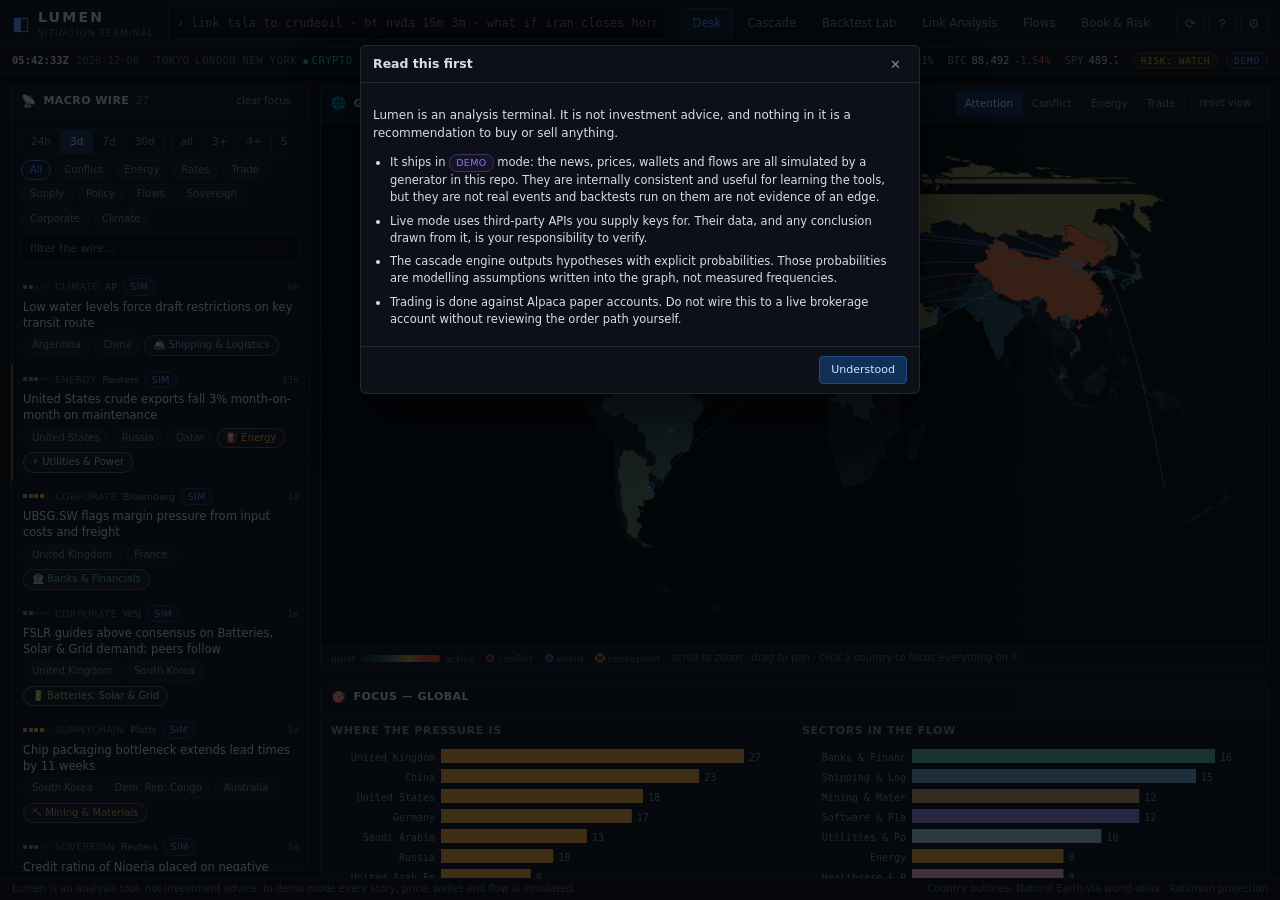
==== lumen-terminal.html @ 2ee23064 "Add single-file bundle build and commit the standalone HTML build-single-file.js inlines the stylesh" ====
<!doctype html>
<html lang="en" data-theme="dark">
<head>
<meta charset="utf-8">
<meta name="viewport" content="width=device-width, initial-scale=1">
<title>Lumen Terminal</title>
<meta name="description" content="Geopolitical, macro and market intelligence terminal: situation map, contagion modelling, link analysis and an FVG backtest lab.">
<link rel="icon" href="data:image/svg+xml,<svg xmlns='http://www.w3.org/2000/svg' viewBox='0 0 100 100'><rect width='100' height='100' rx='18' fill='%230b0e13'/><path d='M28 72V28h10v34h24v10z' fill='%234c9aff'/></svg>">
<style>
/* Lumen Terminal — dark operations theme. */
:root {
  /* This terminal commits to one dark visual world by design; say so explicitly so it holds
     on any host ground rather than inheriting a light one. */
  color-scheme: dark;
  --bg:#080a0e; --panel:#0d1117; --panel2:#111823; --line:#1e2836; --grid:#161e29;
  --txt:#d7dee8; --dim:#7d8896; --dim2:#59646f;
  --accent:#4c9aff; --accent2:#2f6dd0;
  --up:#31c48d; --down:#f05252; --warn:#e8a33d; --sim:#8f7fe0; --info:#5fb3a1;
  --mono: ui-monospace, SFMono-Regular, "SF Mono", Menlo, Consolas, monospace;
  --sans: "Inter", "Segoe UI", system-ui, -apple-system, sans-serif;
  --r:4px;
}
* { box-sizing:border-box; }
html { height:100%; background:#080a0e; }
body { height:100%; }
body {
  margin:0; background:var(--bg); color:var(--txt);
  font:12px/1.45 var(--sans); overflow:hidden;
  display:flex; flex-direction:column;
  -webkit-font-smoothing:antialiased;
}
::-webkit-scrollbar { width:9px; height:9px; }
::-webkit-scrollbar-track { background:transparent; }
::-webkit-scrollbar-thumb { background:#222c3a; border-radius:5px; }
::-webkit-scrollbar-thumb:hover { background:#2e3a4b; }
a { color:var(--accent); }
h3,h4 { margin:0 0 6px; font-weight:600; }
h4 { font-size:11px; color:var(--dim); text-transform:uppercase; letter-spacing:.06em; }
code, .mono { font-family:var(--mono); }
.up { color:var(--up); } .down { color:var(--down); } .warn { color:var(--warn); }

/* ---------- header ---------- */
#top {
  display:flex; align-items:center; gap:14px; padding:0 12px;
  height:48px; flex:0 0 48px; background:var(--panel); border-bottom:1px solid var(--line);
}
.brand { display:flex; align-items:center; gap:8px; }
.brand .logo { color:var(--accent); font-size:19px; }
.brand b { display:block; font-size:14px; letter-spacing:.16em; }
.brand small { display:block; font-size:9px; color:var(--dim2); letter-spacing:.12em; text-transform:uppercase; }

.cmd-wrap { position:relative; flex:1; max-width:640px; display:flex; align-items:center; }
.cmd-p { position:absolute; left:9px; color:var(--accent); font-family:var(--mono); }
#cmd {
  width:100%; background:var(--bg); border:1px solid var(--line); color:var(--txt);
  border-radius:var(--r); padding:7px 10px 7px 22px; font-family:var(--mono); font-size:12px; outline:none;
}
#cmd:focus { border-color:var(--accent2); box-shadow:0 0 0 2px rgba(76,154,255,.13); }
.cmd-drop {
  display:none; position:absolute; top:36px; left:0; right:0; z-index:200;
  background:var(--panel2); border:1px solid var(--line); border-radius:var(--r);
  max-height:340px; overflow:auto; box-shadow:0 12px 34px rgba(0,0,0,.6);
}
.cmd-s { display:flex; align-items:center; gap:9px; padding:6px 10px; cursor:pointer; border-bottom:1px solid #141b25; }
.cmd-s:hover, .cmd-s.on { background:#18202c; }
.cmd-s code { color:var(--accent); font-size:11px; min-width:150px; }
.cmd-s span { color:var(--dim); font-size:11px; flex:1; }

#nav { display:flex; gap:2px; }
.nav-b {
  background:none; border:1px solid transparent; color:var(--dim); cursor:pointer;
  padding:6px 11px; border-radius:var(--r); font:inherit; font-size:11.5px; white-space:nowrap;
}
.nav-b:hover { color:var(--txt); background:#141b25; }
.nav-b.on { color:var(--accent); background:#111d2e; border-color:#1d3a5c; }
.top-actions { display:flex; gap:4px; margin-left:auto; }
.icon-b {
  background:none; border:1px solid var(--line); color:var(--dim); width:28px; height:28px;
  border-radius:var(--r); cursor:pointer; font-size:13px;
}
.icon-b:hover { color:var(--accent); border-color:var(--accent2); }

/* ---------- status strip ---------- */
#status {
  display:flex; align-items:center; gap:16px; height:26px; flex:0 0 26px;
  padding:0 12px; background:#0a0d12; border-bottom:1px solid var(--line);
  font-family:var(--mono); font-size:10.5px; overflow:hidden;
}
.st-clock { display:flex; gap:7px; align-items:baseline; }
.st-clock b { color:var(--txt); }
.st-clock span { color:var(--dim2); }
.st-sess { display:flex; gap:6px; }
.sess { color:var(--dim2); letter-spacing:.05em; }
.sess.on { color:var(--up); }
.sess.on::before { content:'●'; margin-right:3px; font-size:8px; }
.st-tick { display:flex; gap:14px; overflow:hidden; flex:1; }
.tk { display:flex; gap:5px; align-items:baseline; cursor:pointer; white-space:nowrap; }
.tk:hover b { color:var(--accent); }
.tk b { color:var(--dim); font-weight:500; }
.tk i { font-style:normal; }
.tk u { text-decoration:none; font-size:10px; }
.st-right { display:flex; gap:8px; margin-left:auto; align-items:center; }
.regime { padding:1px 7px; border-radius:9px; border:1px solid; font-size:9.5px; letter-spacing:.06em; }
.regime.r-calm { color:var(--up); border-color:#1e4a39; background:#0d1c17; }
.regime.r-elev { color:var(--warn); border-color:#4a3a1a; background:#1c160c; }
.regime.r-high { color:var(--down); border-color:#4d2020; background:#1c0e0e; }
.mode { padding:1px 7px; border-radius:9px; font-size:9.5px; letter-spacing:.08em; border:1px solid; }
.mode.m-demo { color:var(--sim); border-color:#3a3160; background:#15122a; }
.mode.m-live { color:var(--up); border-color:#1e4a39; background:#0d1c17; }

/* ---------- layout ---------- */
#view { flex:1; overflow:auto; padding:10px; }
#foot {
  flex:0 0 22px; height:22px; display:flex; align-items:center; gap:10px; padding:0 12px;
  background:#0a0d12; border-top:1px solid var(--line); color:var(--dim2); font-size:10px;
}
#foot .sp { flex:1; }

/* ---------- panels ---------- */
.pnl { background:var(--panel); border:1px solid var(--line); border-radius:5px; margin-bottom:10px; }
.pnl-h {
  display:flex; align-items:center; gap:10px; padding:6px 10px;
  border-bottom:1px solid var(--line); background:linear-gradient(#101722,#0d131c);
}
.pnl-t { display:flex; align-items:center; gap:7px; font-size:11px; font-weight:600; letter-spacing:.04em; text-transform:uppercase; color:var(--txt); }
.pnl-i { font-size:12px; }
.pnl-n { color:var(--dim2); font-family:var(--mono); font-weight:400; font-size:10px; }
.pnl-a { margin-left:auto; display:flex; gap:6px; align-items:center; flex-wrap:wrap; justify-content:flex-end; }
.pnl-b { padding:10px; }
.pnl-b.nopad { padding:0; }

/* ---------- primitives ---------- */
.grid3,.grid4,.grid6 { display:grid; gap:8px; margin-bottom:10px; }
.grid3 { grid-template-columns:repeat(auto-fit,minmax(120px,1fr)); }
.grid4 { grid-template-columns:repeat(auto-fit,minmax(115px,1fr)); }
.grid6 { grid-template-columns:repeat(auto-fit,minmax(105px,1fr)); }
.two-col { display:grid; grid-template-columns:1fr 1fr; gap:14px; }
@media (max-width:1100px){ .two-col { grid-template-columns:1fr; } }

.stat { background:var(--panel2); border:1px solid var(--line); border-radius:var(--r); padding:6px 8px; }
.stat-l { color:var(--dim2); font-size:9.5px; text-transform:uppercase; letter-spacing:.05em; }
.stat-v { font-family:var(--mono); font-size:15px; margin-top:2px; }
.stat-v.tone-up { color:var(--up); } .stat-v.tone-down { color:var(--down); } .stat-v.tone-warn { color:var(--warn); }
.stat-s { color:var(--dim2); font-size:9.5px; margin-top:1px; }

.badge { display:inline-block; padding:1px 6px; border-radius:8px; font-size:9.5px; letter-spacing:.04em;
  border:1px solid var(--line); color:var(--dim); background:#121a25; white-space:nowrap; }
.b-up { color:var(--up); border-color:#1e4a39; background:#0d1c17; }
.b-down { color:var(--down); border-color:#4d2020; background:#1c0e0e; }
.b-warn { color:var(--warn); border-color:#4a3a1a; background:#1c160c; }
.b-i { color:var(--accent); border-color:#1d3a5c; background:#0e1826; }
.b-sim { color:var(--sim); border-color:#3a3160; background:#15122a; }

.chip {
  background:#121a25; border:1px solid var(--line); color:var(--dim); cursor:pointer;
  border-radius:10px; padding:2px 8px; font:inherit; font-size:10px; white-space:nowrap;
}
.chip:hover { color:var(--txt); border-color:var(--accent2); }
.chip.on { color:var(--accent); border-color:var(--accent2); background:#0e1826; }
.chip.tick { font-family:var(--mono); }
.chip.tick.up { color:var(--up); } .chip.tick.down { color:var(--down); }
.chip.choke { color:var(--warn); border-color:#4a3a1a; }
.btn {
  background:#141d29; border:1px solid var(--line); color:var(--txt); cursor:pointer;
  padding:5px 11px; border-radius:var(--r); font:inherit; font-size:11px;
}
.btn:hover { border-color:var(--accent2); }
.btn.primary { background:#123055; border-color:#1d4c85; color:#cfe3ff; }
.btn.primary:hover { background:#17406f; }
.mini {
  background:none; border:1px solid var(--line); color:var(--dim); cursor:pointer;
  padding:2px 7px; border-radius:var(--r); font:inherit; font-size:10px;
}
.mini:hover { color:var(--accent); border-color:var(--accent2); }

.seg { display:inline-flex; border:1px solid var(--line); border-radius:var(--r); overflow:hidden; }
.seg-b {
  background:none; border:none; border-right:1px solid var(--line); color:var(--dim);
  padding:4px 9px; cursor:pointer; font:inherit; font-size:10.5px; white-space:nowrap;
}
.seg-b:last-child { border-right:none; }
.seg-b:hover { background:#141b25; color:var(--txt); }
.seg-b.on { background:#123055; color:#cfe3ff; }

.bar { height:5px; background:#151d27; border-radius:3px; overflow:hidden; }
.bar i { display:block; height:100%; background:var(--accent); }
.bar i.b-up { background:var(--up); } .bar i.b-down { background:var(--down); } .bar i.b-warn { background:var(--warn); }

.dot { display:inline-block; width:7px; height:7px; border-radius:2px; vertical-align:middle; }
.cv { display:block; width:100%; }
.spark { display:block; }
.empty { padding:20px 12px; text-align:center; color:var(--dim2); }
.empty small { display:block; margin-top:4px; font-size:10px; color:#4a545f; }
.note { color:var(--dim); font-size:11px; margin:6px 0; line-height:1.5; }
.note.small { font-size:10px; color:var(--dim2); }
.ok-note { color:var(--up); font-size:11px; }
.lg-note { color:var(--dim2); font-size:10px; }
.more { padding:8px; text-align:center; color:var(--dim2); font-size:10px; }
.loading { padding:16px; color:var(--dim2); }

/* ---------- table ---------- */
.tbl-w { overflow-x:auto; }
.tbl { width:100%; border-collapse:collapse; font-size:11px; }
.tbl th {
  text-align:left; color:var(--dim2); font-weight:500; font-size:9.5px; text-transform:uppercase;
  letter-spacing:.05em; padding:4px 7px; border-bottom:1px solid var(--line); white-space:nowrap;
}
.tbl td { padding:4px 7px; border-bottom:1px solid #131a24; vertical-align:middle; }
.tbl tbody tr:hover { background:#101722; }
.tbl tr.clk { cursor:pointer; }
.tbl tr.win td:first-child { box-shadow:inset 2px 0 0 var(--up); }
.tbl tr.loss td:first-child { box-shadow:inset 2px 0 0 var(--down); }
.tbl tr.cur { background:#111d2e; }
.a-r { text-align:right; font-family:var(--mono); }
.a-c { text-align:center; }
.addr { font-size:10px; color:var(--dim); }
.addr.full { display:block; padding:6px; background:var(--bg); border-radius:var(--r); word-break:break-all; margin:6px 0; }

/* ---------- fields ---------- */
.fld { display:flex; flex-direction:column; gap:3px; }
.fld-l { color:var(--dim2); font-size:9.5px; text-transform:uppercase; letter-spacing:.05em; }
.fld-h { color:var(--dim2); font-size:9.5px; line-height:1.4; }
input[type=text],input[type=number],input[type=password],input[type=search],select {
  background:var(--bg); border:1px solid var(--line); color:var(--txt);
  border-radius:var(--r); padding:5px 8px; font:inherit; font-size:11px; outline:none; width:100%;
}
input:focus,select:focus { border-color:var(--accent2); }
input[type=range] { width:100%; accent-color:var(--accent); }
.sld { display:flex; align-items:center; gap:8px; }
.sld input { flex:1; }
.sld-v { font-family:var(--mono); font-size:11px; color:var(--accent); min-width:44px; text-align:right; }

/* ---------- desk ---------- */
.desk { display:grid; grid-template-columns:330px minmax(0,1fr) 300px; gap:10px; align-items:start; }
@media (max-width:1500px){ .desk { grid-template-columns:300px minmax(0,1fr); } .desk-r { grid-column:1 / -1; display:grid; grid-template-columns:repeat(auto-fit,minmax(280px,1fr)); gap:10px; } }
@media (max-width:1000px){ .desk { grid-template-columns:1fr; } }
.desk-l,.desk-m,.desk-r { min-width:0; }

.wire-f { display:flex; gap:6px; margin-bottom:6px; flex-wrap:wrap; }
.wire-k { display:flex; gap:4px; flex-wrap:wrap; margin-bottom:6px; }
.wire-s { margin-bottom:8px; }
.wire { max-height:calc(100vh - 300px); overflow-y:auto; margin:0 -10px -10px; }
.wire.compact { max-height:none; margin:0; }
.st { padding:7px 10px; border-bottom:1px solid #131a24; cursor:pointer; border-left:2px solid transparent; }
.st:hover { background:#101722; }
.st.hot { border-left-color:var(--down); }
.st.k-conflict { border-left-color:#7a2d2d; }
.st.k-energy { border-left-color:#7a5b1e; }
.st.k-monetary { border-left-color:#2d5a7a; }
.st.k-trade { border-left-color:#2d7a5f; }
.st-top { display:flex; align-items:center; gap:6px; margin-bottom:3px; font-size:9.5px; color:var(--dim2); }
.st-k { text-transform:uppercase; letter-spacing:.05em; color:var(--dim2); }
.st-src { color:var(--dim); }
.st-ago { margin-left:auto; font-family:var(--mono); }
.st-h { font-size:11.5px; font-weight:500; line-height:1.4; margin:0 0 4px; color:var(--txt);
  text-transform:none; letter-spacing:normal; }
.st-tags { display:flex; gap:4px; flex-wrap:wrap; }
.imp { display:inline-flex; gap:1.5px; }
.imp i { width:4px; height:4px; border-radius:1px; background:#222c3a; display:block; }
.imp i.on { background:var(--dim); }
.imp i.on.i4 { background:var(--warn); }
.imp i.on.i5 { background:var(--down); }

/* map */
.p-map .pnl-b { position:relative; }
.map-host { position:relative; background:#070a0e; }
.worldmap { display:block; width:100%; height:min(58vh,620px); cursor:grab; }
.worldmap.dragging { cursor:grabbing; }
.lm-grat-l { fill:none; stroke:#111925; stroke-width:.8; }
.lm-c { fill:#141c26; stroke:#0a0d12; stroke-width:.6; transition:fill .25s; }
.lm-c.known { fill:#1a2330; }
.lm-c:hover { stroke:var(--accent); stroke-width:1.1; }
.lm-c.sel { stroke:var(--accent); stroke-width:1.6; }
.lm-c.dim { opacity:.42; }
.lm-arc { fill:none; stroke:rgba(76,154,255,.42); }
.lm-arc-conflict { stroke:rgba(240,82,82,.5); }
.lm-arc-energy { stroke:rgba(232,163,61,.5); }
.lm-arc-trade { stroke:rgba(49,196,141,.42); }
.lm-arc:hover { stroke-width:3; }
.lm-pin { cursor:pointer; }
.lm-pin-shape { fill:rgba(76,154,255,.22); stroke:var(--accent); stroke-width:1.1; }
.lm-pin-core { fill:#fff; }
.lm-pin-conflict .lm-pin-shape { fill:rgba(240,82,82,.24); stroke:var(--down); }
.lm-pin-choke .lm-pin-shape { fill:rgba(232,163,61,.24); stroke:var(--warn); }
.lm-pulse { fill:none; stroke:var(--down); stroke-width:1; opacity:.6; animation:pulse 2.4s ease-out infinite; }
@keyframes pulse { 0%{ transform:scale(.6); opacity:.7; } 100%{ transform:scale(2.6); opacity:0; } }
.map-tip {
  position:absolute; z-index:50; background:#0f1620; border:1px solid var(--line);
  padding:5px 8px; border-radius:var(--r); pointer-events:none; max-width:250px; font-size:10.5px;
  box-shadow:0 6px 18px rgba(0,0,0,.6);
}
.map-tip b { display:block; color:var(--txt); }
.map-tip span { color:var(--dim2); font-size:9.5px; }
.map-legend { display:flex; align-items:center; gap:12px; padding:5px 10px; border-top:1px solid var(--line); flex-wrap:wrap; }
.lg-scale { display:flex; align-items:center; gap:5px; font-size:9.5px; color:var(--dim2); }
.lg-grad { display:inline-block; width:80px; height:7px; border-radius:3px;
  background:linear-gradient(90deg,#1a222d,#1e4258,#486c5a,#bc943c,#d6543c,#e83434); }
.lg-k { display:flex; align-items:center; gap:4px; font-size:9.5px; color:var(--dim2); }
.lg-pin { width:8px; height:8px; border-radius:50%; display:inline-block; border:1px solid; }
.lg-pin.lm-pin-event { border-color:var(--accent); background:rgba(76,154,255,.25); }
.lg-pin.lm-pin-conflict { border-color:var(--down); background:rgba(240,82,82,.25); }
.lg-pin.lm-pin-choke { border-color:var(--warn); background:rgba(232,163,61,.25); transform:rotate(45deg); border-radius:1px; }
.sw { display:inline-block; width:9px; height:9px; border-radius:2px; margin:0 3px; }
.sw.up { background:rgba(49,196,141,.4); border:1px solid var(--up); }
.sw.down { background:rgba(240,82,82,.4); border:1px solid var(--down); }

.brief2 { display:grid; grid-template-columns:1fr 1fr; gap:14px; }
@media (max-width:900px){ .brief2 { grid-template-columns:1fr; } }
.kv { display:flex; gap:6px; margin:4px 0; font-size:11px; }
.kv b { color:var(--dim2); font-weight:500; }

/* ---------- cascade ---------- */
.seed-row { display:grid; grid-template-columns:repeat(auto-fit,minmax(180px,1fr)); gap:6px; margin-bottom:10px; }
.seed-c {
  text-align:left; background:var(--panel2); border:1px solid var(--line); border-radius:var(--r);
  padding:7px 9px; cursor:pointer; color:var(--txt); font:inherit;
}
.seed-c:hover { border-color:var(--accent2); }
.seed-c.on { background:#111d2e; border-color:var(--accent2); }
.seed-c b { display:block; font-size:11.5px; margin-bottom:2px; }
.seed-c span { color:var(--dim2); font-size:9.5px; }
.casc-ctl { display:grid; grid-template-columns:repeat(auto-fit,minmax(230px,1fr)); gap:14px; }
.casc-cols { display:grid; grid-template-columns:1fr 1fr 1fr; gap:10px; }
@media (max-width:1300px){ .casc-cols { grid-template-columns:1fr; } }

.read-head { display:flex; align-items:center; gap:9px; flex-wrap:wrap; margin-bottom:4px; }
.read-head h3 { font-size:15px; margin:0; }
.chain-text { display:flex; flex-wrap:wrap; gap:5px; align-items:center; margin:10px 0; line-height:2; }
.ct-seg { display:inline-flex; align-items:center; gap:5px; }
.ct-seg b { background:#121a25; border:1px solid var(--line); border-radius:10px; padding:3px 9px; font-size:11px; font-weight:500; }
.ct-seg i { font-style:normal; color:var(--warn); font-family:var(--mono); font-size:9.5px; }
.ct-seg u { text-decoration:none; color:var(--dim2); margin:0 2px; }

.graph-host { overflow-x:auto; padding:6px; background:#080b10; }
.cgraph { display:block; }
.cg-e { fill:none; stroke:#25405e; opacity:.75; }
.cg-e.neg { stroke:#5a2a2a; }
.cg-n { cursor:pointer; }
.cg-n rect { fill:#121a25; stroke:#22303f; }
.cg-n:hover rect { stroke:var(--accent); }
.cg-n.sel rect { stroke:var(--accent); stroke-width:1.6; }
.cg-n .cg-bar { fill:var(--accent); stroke:none; }
.cg-n.pos .cg-bar { fill:var(--up); }
.cg-n.neg .cg-bar { fill:var(--down); }
.cg-n.k-shock .cg-bar { fill:var(--warn); }
.cg-n text { fill:var(--txt); font:10.5px var(--sans); }
.cg-n .cg-sub { fill:var(--dim2); font-size:8.5px; font-family:var(--mono); }

.sec-list { display:flex; flex-direction:column; gap:9px; }
.sec-row { border-bottom:1px solid #131a24; padding-bottom:8px; }
.sec-h { display:flex; align-items:center; gap:6px; margin-bottom:4px; }
.sec-h b { flex:1; font-size:11.5px; font-weight:500; }
.modal-b h3, .read-head h3, .vd-t h3 { text-transform:none; letter-spacing:normal; }
.sec-h span { font-family:var(--mono); font-size:11px; }
.sec-lead { display:flex; gap:4px; flex-wrap:wrap; margin:5px 0 3px; }
.sec-why { color:var(--dim2); font-size:9.5px; }
.chain-ol { margin:0; padding-left:16px; }
.chain-ol li { margin-bottom:7px; font-size:11.5px; }
.ch-m { color:var(--warn); font-family:var(--mono); font-size:10px; }
.ch-why { color:var(--dim); font-size:10.5px; margin-top:2px; line-height:1.45; }

/* ---------- backtest ---------- */
.bt-row1 { display:grid; grid-template-columns:120px auto auto 1fr; gap:14px; align-items:end; }
@media (max-width:1000px){ .bt-row1 { grid-template-columns:1fr; } }
.sym-in { font-family:var(--mono); text-transform:uppercase; }
.bt-import { display:flex; gap:6px; align-items:center; justify-self:end; flex-wrap:wrap; }
.imp-name { display:flex; gap:5px; align-items:center; }
.bt-adv { margin-top:10px; border-top:1px solid var(--line); padding-top:8px; }
.bt-adv summary { cursor:pointer; color:var(--dim); font-size:11px; }
.bt-grid { display:grid; grid-template-columns:repeat(auto-fit,minmax(180px,1fr)); gap:11px; margin-top:10px; }
.bt-cols { display:grid; grid-template-columns:1fr 1fr; gap:10px; }
@media (max-width:1200px){ .bt-cols { grid-template-columns:1fr; } }
.bt-banner {
  display:flex; align-items:center; gap:9px; padding:6px 10px; margin-bottom:10px;
  border:1px solid var(--line); border-radius:var(--r); background:var(--panel); font-size:11px; flex-wrap:wrap;
}
.bt-banner.tone-sim { border-color:#3a3160; background:#12101f; }
.bt-banner.tone-up { border-color:#1e4a39; background:#0c1714; }
.bt-warn { color:var(--warn); font-size:10.5px; flex-basis:100%; }
.chart-host { padding:4px; }
.chart-top { display:flex; gap:10px; align-items:baseline; padding:0 4px 6px; }
.chart-top b { font-family:var(--mono); font-size:17px; }
.chart-top span { color:var(--dim2); font-size:10.5px; }
.ev-split { margin-top:10px; }

/* ---------- links ---------- */
.link-row { display:flex; gap:10px; align-items:end; flex-wrap:wrap; }
.link-row .fld { flex:1; min-width:150px; }
.link-to { color:var(--dim2); padding-bottom:6px; font-size:14px; }
.ent-in { font-family:var(--mono); }
.presets { display:flex; gap:5px; flex-wrap:wrap; margin-top:9px; }
.scan-row { margin-top:10px; padding-top:10px; border-top:1px solid var(--line); }
.links-cols { display:grid; grid-template-columns:1.15fr 1fr; gap:10px; }
@media (max-width:1300px){ .links-cols { grid-template-columns:1fr; } }
.vd-head { display:flex; gap:14px; align-items:center; margin-bottom:12px; }
.vd-score { display:flex; align-items:baseline; gap:2px; padding:6px 12px; border-radius:5px; border:1px solid var(--line); background:var(--panel2); }
.vd-score b { font-family:var(--mono); font-size:26px; }
.vd-score span { color:var(--dim2); font-size:11px; }
.vd-score.t-up b { color:var(--up); } .vd-score.t-warn b { color:var(--warn); } .vd-score.t-n b { color:var(--dim); }
.vd-t h3 { font-size:15px; margin-bottom:5px; }
.vd-t > div { display:flex; gap:5px; flex-wrap:wrap; }
.vd-bars { display:flex; flex-direction:column; gap:6px; margin-bottom:11px; }
.chan { display:grid; grid-template-columns:80px 1fr 28px; gap:9px; align-items:center; }
.chan-n { color:var(--dim2); font-size:10px; text-transform:uppercase; letter-spacing:.05em; }
.chan b { font-family:var(--mono); font-size:11px; text-align:right; color:var(--dim); }
.vd-read { margin:0; padding-left:16px; }
.vd-read li { font-size:11.5px; margin-bottom:5px; line-height:1.5; }
.paths { display:flex; flex-direction:column; gap:10px; }
.path { border:1px solid var(--line); border-radius:var(--r); padding:8px; background:var(--panel2); }
.path.best { border-color:#1d3a5c; }
.path-h { display:flex; gap:8px; align-items:center; margin-bottom:6px; }
.path-w { color:var(--dim2); font-family:var(--mono); font-size:9.5px; }
.path-n { display:flex; flex-wrap:wrap; gap:5px; align-items:center; margin-bottom:6px; }
.pn { display:inline-flex; align-items:center; gap:5px; }
.pn b { font-size:11px; font-weight:500; padding:2px 7px; border-radius:9px; background:#121a25; border:1px solid var(--line); }
.pn.t-ticker b { color:var(--accent); }
.pn.t-country b { color:var(--warn); }
.pn.t-factor b { color:var(--info); }
.pn.t-sector b { color:var(--sim); }
.pn.t-choke b { color:#e07f9a; }
.pn u { text-decoration:none; color:var(--dim2); }
.path-why { margin:0; padding-left:15px; }
.path-why li { color:var(--dim); font-size:10.5px; margin-bottom:3px; line-height:1.45; }
.ek { color:var(--dim2); font-style:normal; text-transform:uppercase; font-size:8.5px; letter-spacing:.05em; }
.scan-cols { display:grid; grid-template-columns:repeat(auto-fit,minmax(260px,1fr)); gap:14px; }
.scan-col h4 { margin-bottom:4px; }

/* ---------- whales / book ---------- */
.w-filters { display:flex; gap:8px; flex-wrap:wrap; }
.book-cols { display:grid; grid-template-columns:1fr 1fr; gap:10px; }
@media (max-width:1200px){ .book-cols { grid-template-columns:1fr; } }
.warns { margin:0; padding-left:16px; }
.warns li { font-size:11px; margin-bottom:4px; }
.warns li.w-high { color:var(--down); }
.warns li.w-med { color:var(--warn); }
.hedges { margin:0; padding-left:0; list-style:none; }
.hedges li { padding:6px 0; border-bottom:1px solid #131a24; font-size:11px; line-height:1.5; }
.alp-off { display:flex; gap:9px; align-items:center; flex-wrap:wrap; font-size:11px; color:var(--dim); }
.size-out { margin-top:10px; }

/* ---------- modal ---------- */
.modal-back { position:fixed; inset:0; background:rgba(4,6,9,.74); z-index:500; display:flex; align-items:flex-start; justify-content:center; padding:5vh 16px; overflow:auto; }
.modal { background:var(--panel); border:1px solid var(--line); border-radius:6px; width:min(560px,100%); box-shadow:0 24px 60px rgba(0,0,0,.65); }
.modal.wide { width:min(1000px,100%); }
.modal-h { display:flex; align-items:center; padding:9px 12px; border-bottom:1px solid var(--line); }
.modal-h b { font-size:12.5px; }
.modal-h .x { margin-left:auto; background:none; border:none; color:var(--dim); cursor:pointer; font-size:13px; }
.modal-h .x:hover { color:var(--down); }
.modal-b { padding:12px; }
.modal-b h3 { font-size:14px; line-height:1.45; }
.modal-f { padding:9px 12px; border-top:1px solid var(--line); display:flex; gap:8px; justify-content:flex-end; }
.sd-head { display:flex; gap:7px; align-items:center; margin-bottom:7px; flex-wrap:wrap; font-size:10px; color:var(--dim2); }
.sd-sub { margin-top:13px; }
.sd-tags { display:flex; gap:5px; flex-wrap:wrap; margin:7px 0; }
.sd-seeds { display:flex; gap:6px; flex-wrap:wrap; }
.set-sec { margin-bottom:16px; padding-bottom:14px; border-bottom:1px solid var(--line); }
.set-sec:last-child { border-bottom:none; }
.set-sec h4 { margin-bottom:8px; }
.set-sec .fld { margin-bottom:9px; }
.help-list { display:flex; flex-direction:column; gap:2px; }
.help-row { display:grid; grid-template-columns:190px 1fr auto; gap:9px; align-items:center; padding:5px 0; border-bottom:1px solid #131a24; }
.help-row code { color:var(--accent); font-size:11px; }
.help-row span { color:var(--dim); font-size:11px; }
.modal-b ul { margin:6px 0; padding-left:17px; }
.modal-b li { font-size:11.5px; margin-bottom:6px; line-height:1.5; }

/* ---------- toasts ---------- */
#toasts { position:fixed; right:14px; bottom:32px; z-index:600; display:flex; flex-direction:column; gap:7px; }
.toast {
  background:var(--panel2); border:1px solid var(--line); border-left:3px solid var(--accent);
  padding:8px 12px; border-radius:var(--r); max-width:380px; font-size:11px;
  box-shadow:0 8px 24px rgba(0,0,0,.55); animation:slidein .18s ease-out;
}
.toast.t-up { border-left-color:var(--up); }
.toast.t-down,.toast.t-warn { border-left-color:var(--warn); }
.toast.out { opacity:0; transform:translateX(16px); transition:.35s; }
@keyframes slidein { from{ opacity:0; transform:translateX(20px);} to{ opacity:1; transform:none;} }

</style>
</head>
<body>

<header id="top">
  <div class="brand">
    <span class="logo">◧</span>
    <div>
      <b>LUMEN</b>
      <small>situation terminal</small>
    </div>
  </div>

  <div class="cmd-wrap">
    <span class="cmd-p">›</span>
    <input id="cmd" type="text" autocomplete="off" spellcheck="false"
           placeholder="link tsla to crudeoil · bt nvda 15m 3m · what if iran closes hormuz · map iran   (press /)">
    <div id="cmd-drop" class="cmd-drop"></div>
  </div>

  <nav id="nav"></nav>

  <div class="top-actions">
    <button id="btn-refresh" class="icon-b" title="Regenerate the demo world with a new seed">⟳</button>
    <button id="btn-help" class="icon-b" title="Command reference">?</button>
    <button id="btn-settings" class="icon-b" title="Settings, API keys and data mode">⚙</button>
  </div>
</header>

<div id="status"></div>

<main id="view"></main>

<footer id="foot">
  <span>Lumen is an analysis tool, not investment advice. In demo mode every story, price, wallet and flow is simulated.</span>
  <span class="sp"></span>
  <span>Country outlines: Natural Earth via world-atlas · Robinson projection</span>
</footer>

<div id="toasts"></div>

<script>
/* ==== assets/js/core.js ==== */
/* Lumen Terminal — core runtime: store, event bus, deterministic RNG, formatting, DOM helpers. */
(function (global) {
  'use strict';

  /* ---------- deterministic RNG (mulberry32) ---------- */
  function hashStr(s) {
    var h = 2166136261 >>> 0;
    for (var i = 0; i < s.length; i++) { h ^= s.charCodeAt(i); h = Math.imul(h, 16777619); }
    return h >>> 0;
  }
  function rng(seed) {
    var a = typeof seed === 'string' ? hashStr(seed) : (seed >>> 0);
    return function () {
      a |= 0; a = (a + 0x6D2B79F5) | 0;
      var t = Math.imul(a ^ (a >>> 15), 1 | a);
      t = (t + Math.imul(t ^ (t >>> 7), 61 | t)) ^ t;
      return ((t ^ (t >>> 14)) >>> 0) / 4294967296;
    };
  }
  function gauss(r) {
    var u = 0, v = 0;
    while (u === 0) u = r();
    while (v === 0) v = r();
    return Math.sqrt(-2 * Math.log(u)) * Math.cos(2 * Math.PI * v);
  }

  /* ---------- math ---------- */
  var M = {
    clamp: function (v, lo, hi) { return v < lo ? lo : v > hi ? hi : v; },
    lerp: function (a, b, t) { return a + (b - a) * t; },
    sum: function (a) { var s = 0; for (var i = 0; i < a.length; i++) s += a[i]; return s; },
    mean: function (a) { return a.length ? M.sum(a) / a.length : 0; },
    stdev: function (a) {
      if (a.length < 2) return 0;
      var m = M.mean(a), s = 0;
      for (var i = 0; i < a.length; i++) s += (a[i] - m) * (a[i] - m);
      return Math.sqrt(s / (a.length - 1));
    },
    median: function (a) {
      if (!a.length) return 0;
      var b = a.slice().sort(function (x, y) { return x - y; });
      var m = b.length >> 1;
      return b.length % 2 ? b[m] : (b[m - 1] + b[m]) / 2;
    },
    quantile: function (a, q) {
      if (!a.length) return 0;
      var b = a.slice().sort(function (x, y) { return x - y; });
      var p = (b.length - 1) * q, lo = Math.floor(p), hi = Math.ceil(p);
      return lo === hi ? b[lo] : M.lerp(b[lo], b[hi], p - lo);
    },
    pearson: function (x, y) {
      var n = Math.min(x.length, y.length);
      if (n < 3) return 0;
      var mx = M.mean(x.slice(0, n)), my = M.mean(y.slice(0, n));
      var sxy = 0, sxx = 0, syy = 0;
      for (var i = 0; i < n; i++) {
        var dx = x[i] - mx, dy = y[i] - my;
        sxy += dx * dy; sxx += dx * dx; syy += dy * dy;
      }
      var d = Math.sqrt(sxx * syy);
      return d === 0 ? 0 : sxy / d;
    },
    returns: function (series) {
      var out = [];
      for (var i = 1; i < series.length; i++) {
        var p = series[i - 1], c = series[i];
        out.push(p ? (c - p) / p : 0);
      }
      return out;
    }
  };

  /* ---------- formatting ---------- */
  var F = {
    num: function (v, dp) {
      if (v === null || v === undefined || isNaN(v)) return '—';
      return Number(v).toLocaleString('en-US', {
        minimumFractionDigits: dp === undefined ? 2 : dp,
        maximumFractionDigits: dp === undefined ? 2 : dp
      });
    },
    usd: function (v, dp) { return (v < 0 ? '-$' : '$') + F.num(Math.abs(v), dp === undefined ? 2 : dp); },
    compact: function (v) {
      if (v === null || v === undefined || isNaN(v)) return '—';
      var s = v < 0 ? '-' : '', a = Math.abs(v);
      if (a >= 1e12) return s + (a / 1e12).toFixed(2) + 'T';
      if (a >= 1e9) return s + (a / 1e9).toFixed(2) + 'B';
      if (a >= 1e6) return s + (a / 1e6).toFixed(2) + 'M';
      if (a >= 1e3) return s + (a / 1e3).toFixed(1) + 'K';
      return s + a.toFixed(0);
    },
    usdc: function (v) { return (v < 0 ? '-$' : '$') + F.compact(Math.abs(v)); },
    pct: function (v, dp) {
      if (v === null || v === undefined || isNaN(v)) return '—';
      return (v >= 0 ? '+' : '') + v.toFixed(dp === undefined ? 2 : dp) + '%';
    },
    pctRaw: function (v, dp) {
      if (v === null || v === undefined || isNaN(v)) return '—';
      return v.toFixed(dp === undefined ? 1 : dp) + '%';
    },
    signed: function (v, dp) { return (v >= 0 ? '+' : '') + F.num(v, dp); },
    date: function (d) {
      var x = (d instanceof Date) ? d : new Date(d);
      return x.toISOString().slice(0, 10);
    },
    time: function (d) {
      var x = (d instanceof Date) ? d : new Date(d);
      return x.toISOString().slice(11, 16) + 'Z';
    },
    ago: function (d) {
      var x = (d instanceof Date) ? d : new Date(d);
      var s = (Date.now() - x.getTime()) / 1000;
      if (s < 60) return Math.max(0, Math.round(s)) + 's';
      if (s < 3600) return Math.round(s / 60) + 'm';
      if (s < 86400) return Math.round(s / 3600) + 'h';
      return Math.round(s / 86400) + 'd';
    },
    dur: function (bars, tf) {
      var mins = { '5m': 5, '15m': 15, '1h': 60, '4h': 240, '1d': 1440 }[tf] || 60;
      var t = bars * mins;
      if (t < 60) return t + 'm';
      if (t < 1440) return (t / 60).toFixed(1) + 'h';
      return (t / 1440).toFixed(1) + 'd';
    },
    ticker: function (s) { return String(s || '').toUpperCase(); }
  };

  /* ---------- DOM ---------- */
  function el(tag, attrs, children) {
    var n = document.createElement(tag);
    if (attrs) {
      for (var k in attrs) {
        if (!Object.prototype.hasOwnProperty.call(attrs, k)) continue;
        var v = attrs[k];
        if (v === null || v === undefined || v === false) continue;
        if (k === 'class') n.className = v;
        else if (k === 'text') n.textContent = v;
        else if (k === 'html') n.innerHTML = v;
        else if (k === 'style' && typeof v === 'object') { for (var s in v) n.style[s] = v[s]; }
        else if (k.slice(0, 2) === 'on' && typeof v === 'function') n.addEventListener(k.slice(2), v);
        else if (k.slice(0, 5) === 'data-') n.setAttribute(k, v);
        else n.setAttribute(k, v);
      }
    }
    if (children) {
      (Array.isArray(children) ? children : [children]).forEach(function (c) {
        if (c === null || c === undefined || c === false) return;
        n.appendChild(typeof c === 'string' || typeof c === 'number' ? document.createTextNode(String(c)) : c);
      });
    }
    return n;
  }
  function $(sel, root) { return (root || document).querySelector(sel); }
  function $$(sel, root) { return Array.prototype.slice.call((root || document).querySelectorAll(sel)); }
  function clear(node) { while (node && node.firstChild) node.removeChild(node.firstChild); }
  function esc(s) {
    return String(s === null || s === undefined ? '' : s)
      .replace(/&/g, '&amp;').replace(/</g, '&lt;').replace(/>/g, '&gt;')
      .replace(/"/g, '&quot;').replace(/'/g, '&#39;');
  }

  /* ---------- event bus ---------- */
  var handlers = {};
  var bus = {
    on: function (ev, fn) {
      (handlers[ev] || (handlers[ev] = [])).push(fn);
      return function () { bus.off(ev, fn); };
    },
    off: function (ev, fn) {
      if (!handlers[ev]) return;
      handlers[ev] = handlers[ev].filter(function (f) { return f !== fn; });
    },
    emit: function (ev, payload) {
      (handlers[ev] || []).forEach(function (f) {
        try { f(payload); } catch (e) { console.error('[bus:' + ev + ']', e); }
      });
    }
  };

  /* ---------- persisted settings ---------- */
  var SKEY = 'lumen.settings.v1';
  var defaults = {
    mode: 'demo',                 // 'demo' | 'live'
    proxyBase: '',                // e.g. /.netlify/functions/proxy
    keys: { alpaca: '', alpacaSecret: '', finnhub: '', marketaux: '', etherscan: '', fmp: '' },
    account: { equity: 100000, riskPerTrade: 1.0, maxPositions: 8, maxSectorPct: 30 },
    watchlist: ['SPY', 'NVDA', 'TSLA', 'XOM', 'LMT', 'GC=F', 'CL=F', 'BTC'],
    filters: { region: 'ALL', sector: 'ALL', minImpact: 2 },
    projection: 'robinson',
    ackedDisclaimer: false
  };
  function deepMerge(base, over) {
    var out = {};
    for (var k in base) out[k] = base[k];
    for (var j in over) {
      if (over[j] && typeof over[j] === 'object' && !Array.isArray(over[j]) && base[j] && typeof base[j] === 'object' && !Array.isArray(base[j])) {
        out[j] = deepMerge(base[j], over[j]);
      } else if (over[j] !== undefined) out[j] = over[j];
    }
    return out;
  }
  function loadSettings() {
    try {
      var raw = localStorage.getItem(SKEY);
      return raw ? deepMerge(defaults, JSON.parse(raw)) : deepMerge(defaults, {});
    } catch (e) { return deepMerge(defaults, {}); }
  }
  function saveSettings(s) {
    try { localStorage.setItem(SKEY, JSON.stringify(s)); } catch (e) { /* private mode */ }
  }

  /* ---------- app state ---------- */
  var state = {
    settings: loadSettings(),
    view: 'desk',
    focusCountry: null,     // ISO-2
    focusStory: null,       // story id
    selectedSymbol: 'NVDA',
    scenario: null,         // active cascade run
    clock: new Date(),
    live: { ok: false, note: 'demo dataset' }
  };
  function setSetting(path, value) {
    var parts = path.split('.'), o = state.settings;
    for (var i = 0; i < parts.length - 1; i++) o = o[parts[i]];
    o[parts[parts.length - 1]] = value;
    saveSettings(state.settings);
    bus.emit('settings', state.settings);
  }

  /* ---------- misc ---------- */
  function debounce(fn, ms) {
    var t;
    return function () {
      var self = this, args = arguments;
      clearTimeout(t);
      t = setTimeout(function () { fn.apply(self, args); }, ms || 150);
    };
  }
  function uid(prefix) { return (prefix || 'id') + '_' + Math.random().toString(36).slice(2, 9); }
  function dayKey(d) { return F.date(d); }
  function weekdayName(d) {
    return ['Sun', 'Mon', 'Tue', 'Wed', 'Thu', 'Fri', 'Sat'][(d instanceof Date ? d : new Date(d)).getUTCDay()];
  }
  function copy(text) {
    try {
      if (navigator.clipboard) return navigator.clipboard.writeText(text);
    } catch (e) { /* noop */ }
    return Promise.resolve();
  }

  global.Lumen = {
    rng: rng, gauss: gauss, hash: hashStr,
    M: M, F: F,
    el: el, $: $, $$: $$, clear: clear, esc: esc,
    bus: bus, state: state, setSetting: setSetting, saveSettings: function () { saveSettings(state.settings); },
    debounce: debounce, uid: uid, dayKey: dayKey, weekdayName: weekdayName, copy: copy
  };
})(window);


/* ==== assets/js/data/world.js ==== */
// Country outlines: Natural Earth 1:50m via world-atlas, Douglas-Peucker simplified.
// Format: [{id: ISO-3166-1 alpha-2, n: name, r: [flat lon/lat pairs x100]}]
window.WORLD_GEOMETRY = [{"id":"ZW","n":"Zimbabwe","r":[[3129,-2240,2936,-2219,2904,-2202,2899,-2178,2801,-2155,2767,-2106,2768,-2050,2728,-2048,2718,-2010,2617,-1954,2594,-1894,2524,-1797,2526,-1779,2600,-1797,2702,-1796,2793,-1690,2876,-1653,2891,-1599,2973,-1564,3040,-1564,3041,-1598,3124,-1602,3194,-1643,3295,-1671,3288,-1704,3300,-1831,3270,-1894,3285,-1910,3278,-1939,3299,-1998,3249,-2066,3236,-2114,3243,-2130,3129,-2240]]},{"id":"ZM","n":"Zambia","r":[[3040,-1564,2973,-1564,2897,-1595,2876,-1653,2793,-1690,2702,-1796,2678,-1804,2545,-1785,2493,-1754,2427,-1748,2338,-1764,2215,-1660,2204,-1626,2198,-1300,2396,-1299,2388,-1280,2405,-1140,2397,-1087,2437,-1113,2438,-1142,2529,-1121,2535,-1162,2603,-1189,2683,-1197,2716,-1158,2757,-1223,2841,-1252,2901,-1337,2955,-1325,2977,-1344,2980,-1215,2951,-1223,2949,-1242,2906,-1235,2854,-1188,2838,-1157,2865,-1055,2863,-983,2840,-922,2887,-879,2890,-848,3075,-819,3103,-860,3145,-865,3167,-891,3243,-916,3292,-941,3300,-962,3319,-963,3366,-1059,3326,-1089,3338,-1116,3323,-1142,3325,-1211,3334,-1231,3351,-1235,3297,-1270,3297,-1322,3267,-1359,3299,-1402,3320,-1401,3023,-1499,3040,-1564]]},{"id":"YE","n":"Yemen","r":[[5308,1665,5233,1629,5217,1596,5222,1566,5160,1534,4935,1464,4867,1405,4799,1405,4741,1366,4666,1343,4566,1334,4504,1282,4462,1282,4426,1264,4349,1270,4323,1327,4328,1369,4309,1401,4294,1494,4266,1523,4280,1533,4280,1637,4317,1669,4319,1736,4335,1749,4392,1732,4515,1743,4554,1730,4673,1727,4698,1695,4714,1695,4744,1711,4817,1816,4944,1866,5198,1900,5308,1665],[5376,1264,5451,1255,5372,1232,5331,1253,5353,1272,5376,1264]]},{"id":"VN","n":"Vietnam","r":[[10406,1039,10402,1003,10385,1037,10406,1039],[10797,2151,10741,2128,10735,2105,10716,2095,10668,2100,10675,2074,10655,2053,10652,2029,10598,1994,10562,1897,10589,1850,10650,1795,10648,1772,10635,1777,10783,1632,10803,1633,10882,1538,10930,1386,10927,1328,10945,1260,10933,1275,10922,1265,10926,1195,10899,1134,10726,1040,10701,1066,10695,1040,10673,1054,10661,1047,10676,1030,10647,1030,10679,1012,10660,986,10614,1022,10651,982,10654,960,10638,956,10583,1000,10616,959,10617,940,10550,909,10512,863,10477,860,10490,875,10485,961,10508,1000,10480,1020,10466,1017,10443,1041,10485,1053,10505,1070,10505,1091,10531,1085,10576,1099,10616,1080,10616,1104,10586,1130,10585,1164,10600,1176,10640,1169,10642,1195,10751,1236,10747,1303,10761,1344,10733,1413,10753,1465,10748,1498,10765,1525,10717,1580,10740,1604,10685,1652,10666,1649,10650,1695,10569,1774,10546,1815,10516,1834,10515,1865,10389,1930,10406,1948,10403,1967,10459,1962,10493,2002,10489,2017,10437,2044,10458,2065,10410,2095,10364,2070,10310,2089,10285,2127,10295,2168,10282,2181,10266,2168,10213,2238,10247,2275,10298,2245,10333,2277,10349,2259,10362,2278,10394,2254,10414,2280,10437,2270,10469,2282,10486,2314,10527,2334,10584,2292,10615,2297,10678,2278,10655,2250,10666,2198,10697,2192,10735,2161,10776,2166,10797,2151]]},{"id":"VE","n":"Venezuela","r":[[-6082,914,-6094,911,-6073,920,-6082,914],[-6385,1113,-6392,1089,-6440,1098,-6385,1113],[-6100,887,-6107,895,-6091,907,-6086,895,-6100,887],[-6002,855,-5985,825,-6072,754,-6063,721,-6032,713,-6035,700,-6118,665,-6113,621,-6139,594,-6067,516,-6063,489,-6100,454,-6128,452,-6156,429,-6271,402,-6286,359,-6334,394,-6402,393,-6419,413,-6458,414,-6479,428,-6422,359,-6405,250,-6339,241,-6339,222,-6404,191,-6420,153,-6503,116,-6555,69,-6564,97,-6630,75,-6688,122,-6721,239,-6762,279,-6786,279,-6731,342,-6766,386,-6786,451,-6783,527,-6747,593,-6748,618,-6786,629,-6943,612,-7009,694,-7074,709,-7122,698,-7201,703,-7221,737,-7247,752,-7236,815,-7280,911,-7306,926,-7337,919,-7301,979,-7269,1084,-7225,1120,-7196,1167,-7132,1186,-7196,1157,-7164,1101,-7173,1099,-7160,1066,-7211,982,-7169,907,-7124,916,-7108,935,-7105,971,-7155,1078,-7147,1096,-7023,1137,-7010,1152,-6981,1147,-6982,1167,-7019,1162,-7029,1189,-7020,1210,-7000,1218,-6963,1148,-6883,1143,-6840,1116,-6814,1049,-6625,1063,-6585,1026,-6513,1007,-6419,1046,-6373,1050,-6425,1054,-6430,1064,-6188,1074,-6238,1055,-6291,1053,-6269,1029,-6274,1006,-6255,1020,-6232,978,-6208,998,-6174,963,-6177,981,-6159,989,-6079,936,-6102,915,-6125,860,-6162,860,-6130,841,-6080,859,-6002,855]]},{"id":"VA","n":"Vatican","r":[[1244,4190,1243,4190,1243,4191,1244,4191,1244,4190]]},{"id":"VU","n":"Vanuatu","r":[[16674,-1483,16681,-1516,16708,-1494,16720,-1544,16709,-1558,16676,-1563,16663,-1541,16657,-1464,16674,-1483],[16741,-1610,16784,-1645,16745,-1656,16735,-1615,16715,-1608,16720,-1589,16741,-1610],[16845,-1678,16818,-1680,16813,-1664,16845,-1678],[16830,-1634,16793,-1623,16816,-1608,16830,-1634],[16845,-1754,16858,-1770,16852,-1780,16816,-1771,16827,-1755,16845,-1754],[16791,-1544,16767,-1545,16800,-1528,16791,-1544],[16821,-1597,16820,-1597,16818,-1593,16812,-1568,16816,-1546,16818,-1551,16827,-1589,16826,-1595,16821,-1597],[16949,-1954,16944,-1965,16926,-1955,16925,-1935,16949,-1954],[16933,-1894,16899,-1887,16902,-1864,16914,-1863,16933,-1894]]},{"id":"UZ","n":"Uzbekistan","r":[[7095,4225,7123,4216,7084,4202,7020,4151,7069,4145,7078,4126,7139,4112,7142,4134,7158,4133,7166,4154,7188,4119,7216,4117,7221,4101,7314,4081,7257,4052,7240,4058,7236,4040,7213,4044,7169,4015,7130,4029,7060,4021,7038,4045,7075,4074,7044,4102,6971,4066,6941,4080,6921,4057,6927,4020,6863,4017,6897,4009,6879,4003,6887,3991,6864,3984,6851,3956,6772,3962,6743,3947,6736,3922,6765,3913,6769,3899,6813,3893,6809,3847,6836,3817,6786,3757,6776,3717,6652,3735,6661,3799,6586,3827,6561,3824,6431,3898,6376,3916,6248,3998,6190,4109,6150,4128,6133,4119,6045,4122,6009,4140,6008,4176,6020,4180,5994,4197,5999,4221,5936,4232,5859,4278,5815,4263,5846,4229,5803,4249,5781,4219,5738,4216,5697,4186,5712,4135,5702,4126,5598,4132,5598,4499,5856,4556,6101,4439,6199,4349,6321,4363,6444,4355,6491,4371,6550,4331,6580,4288,6610,4299,6601,4200,6650,4199,6671,4118,6793,4120,6811,4103,6805,4081,6841,4062,6857,4062,6858,4088,6915,4143,7095,4225],[7121,3989,7101,3990,7098,4013,7123,4005,7121,3989]]},{"id":"UY","n":"Uruguay","r":[[-5337,-3374,-5379,-3438,-5417,-3467,-5490,-3493,-5567,-3477,-5619,-3491,-5717,-3445,-5787,-3445,-5840,-3391,-5844,-3372,-5836,-3318,-5809,-3297,-5819,-3192,-5799,-3162,-5805,-3150,-5781,-3086,-5787,-3059,-5765,-3023,-5721,-3028,-5712,-3015,-5683,-3011,-5604,-3078,-5600,-3108,-5560,-3085,-5517,-3128,-5459,-3149,-5422,-3186,-5376,-3206,-5360,-3240,-5312,-3274,-5353,-3317,-5353,-3366,-5337,-3374]]},{"id":"FM","n":"Micronesia","r":[[16298,532,16299,528,16293,530,16292,532,16296,534,16298,532],[15831,681,15818,680,15813,694,15830,695,15831,681]]},{"id":"MH","n":"Marshall Is.","r":[[16964,583,16961,580,16959,580,16961,582,16963,586,16965,594,16970,598,16974,601,16973,598,16967,594,16964,583]]},{"id":"MP","n":"N. Mariana Is.","r":[[14571,1876,14568,1873,14565,1875,14564,1881,14569,1880,14571,1879,14571,1876]]},{"id":"VI","n":"U.S. Virgin Is.","r":[[-6485,1833,-6492,1832,-6502,1837,-6494,1838,-6489,1837,-6485,1833]]},{"id":"GU","n":"Guam","r":[[14474,1326,14465,1343,14491,1360,14474,1326]]},{"id":"AS","n":"American Samoa","r":[[-17073,-1435,-17082,-1431,-17057,-1427,-17073,-1435]]},{"id":"PR","n":"Puerto Rico","r":[[-6613,1845,-6563,1838,-6562,1824,-6613,1795,-6720,1799,-6726,1836,-6716,1850,-6613,1845]]},{"id":"US","n":"United States of America","r":[[-13275,5652,-13295,5657,-13284,5679,-13257,5658,-13275,5652],[-13278,5625,-13304,5637,-13265,5643,-13278,5625],[-13431,5823,-13432,5820,-13446,5821,-13459,5824,-13466,5829,-13465,5831,-13452,5833,-13440,5829,-13431,5823],[-17146,6364,-17087,6359,-17043,6370,-16956,6337,-16872,6331,-16885,6317,-16937,6317,-16968,6296,-16986,6314,-17053,6338,-17106,6345,-17152,6333,-17182,6348,-17175,6370,-17146,6364],[-16614,6038,-16573,6031,-16559,5991,-16615,5976,-16714,6001,-16744,6021,-16614,6038],[-15290,5782,-15243,5783,-15248,5770,-15221,5758,-15238,5746,-15294,5750,-15268,5734,-15373,5705,-15364,5696,-15397,5677,-15407,5682,-15380,5700,-15432,5713,-15418,5701,-15434,5692,-15471,5734,-15454,5756,-15412,5765,-15369,5730,-15384,5764,-15369,5766,-15391,5779,-15381,5788,-15349,5773,-15322,5780,-15316,5797,-15285,5790,-15290,5782],[-13002,5589,-13015,5566,-13004,5530,-13058,5477,-13085,5481,-13105,5516,-13075,5530,-13113,5596,-13103,5609,-13178,5588,-13195,5555,-13212,5557,-13221,5575,-13184,5616,-13155,5621,-13218,5642,-13249,5677,-13280,5689,-13283,5706,-13347,5717,-13344,5734,-13365,5764,-13314,5755,-13354,5786,-13320,5788,-13372,5784,-13403,5807,-13405,5829,-13388,5852,-13421,5823,-13478,5845,-13513,5884,-13536,5942,-13550,5920,-13509,5825,-13590,5840,-13586,5858,-13605,5879,-13583,5890,-13602,5887,-13615,5905,-13619,5877,-13699,5904,-13706,5887,-13661,5881,-13641,5870,-13648,5862,-13606,5845,-13661,5824,-13754,5858,-13851,5917,-13980,5955,-13951,5970,-13951,5995,-13933,5988,-13929,5961,-13922,5982,-13899,5984,-13943,6001,-14042,5971,-14141,5990,-14129,6000,-14141,6012,-14167,5997,-14294,6010,-14415,6002,-14419,6015,-14490,6034,-14469,6067,-14525,6038,-14590,6048,-14567,6065,-14657,6073,-14639,6081,-14663,6099,-14629,6111,-14638,6114,-14781,6089,-14801,6097,-14775,6122,-14834,6106,-14841,6101,-14821,6103,-14834,6085,-14856,6080,-14827,6070,-14828,6061,-14864,6049,-14805,6057,-14796,6048,-14818,6039,-14820,6017,-14846,5997,-14927,6000,-14940,6011,-14960,5977,-14971,5992,-14978,5975,-15000,5979,-14996,5969,-15020,5957,-15061,5956,-15093,5925,-15195,5926,-15185,5941,-15140,5952,-15104,5977,-15151,5965,-15185,5978,-15140,6027,-15136,6072,-15044,6102,-14908,6088,-15005,6117,-14933,6150,-14943,6150,-14998,6128,-15094,6120,-15173,6091,-15175,6076,-15227,6053,-15237,6034,-15265,6024,-15302,6030,-15263,6004,-15319,5986,-15302,5979,-15309,5971,-15365,5965,-15409,5936,-15418,5915,-15342,5896,-15336,5882,-15429,5830,-15425,5816,-15501,5802,-15578,5757,-15643,5736,-15640,5721,-15663,5701,-15841,5644,-15855,5631,-15828,5620,-15850,5606,-15859,5618,-15879,5599,-15952,5581,-15966,5563,-15977,5584,-16118,5539,-16146,5538,-16141,5554,-16120,5554,-16152,5562,-16208,5514,-16239,5505,-16263,5525,-16267,5500,-16312,5506,-16313,5492,-16334,5484,-16328,5512,-16291,5520,-16170,5591,-16122,5602,-16090,5599,-16101,5589,-16080,5575,-16071,5587,-16029,5580,-16054,5601,-16030,5631,-15899,5686,-15867,5680,-15866,5704,-15832,5730,-15785,5753,-15746,5751,-15770,5768,-15761,5805,-15719,5819,-15749,5825,-15752,5842,-15697,5874,-15681,5913,-15714,5888,-15819,5862,-15848,5894,-15808,5898,-15842,5909,-15881,5897,-15877,5852,-15895,5840,-15967,5891,-15992,5882,-16036,5905,-16125,5880,-16136,5867,-16214,5864,-16172,5879,-16179,5902,-16164,5911,-16198,5915,-16203,5928,-16183,5959,-16242,6028,-16196,6069,-16214,6069,-16268,6027,-16250,6013,-16257,5999,-16391,5981,-16466,6030,-16506,6041,-16503,6050,-16536,6054,-16480,6089,-16432,6077,-16437,6059,-16400,6077,-16373,6059,-16342,6076,-16391,6085,-16359,6090,-16511,6093,-16518,6097,-16487,6111,-16508,6109,-16533,6127,-16538,6111,-16557,6110,-16591,6140,-16584,6154,-16609,6151,-16617,6165,-16583,6168,-16608,6180,-16561,6187,-16571,6210,-16519,6247,-16478,6248,-16484,6258,-16459,6271,-16479,6262,-16480,6292,-16438,6303,-16452,6313,-16441,6322,-16394,6325,-16362,6313,-16374,6302,-16329,6305,-16295,6311,-16228,6353,-16151,6347,-16093,6366,-16078,6382,-16099,6425,-16149,6443,-16093,6458,-16089,6480,-16113,6493,-16176,6482,-16281,6437,-16287,6452,-16320,6465,-16330,6461,-16305,6452,-16314,6442,-16371,6459,-16498,6445,-16614,6458,-16648,6473,-16641,6493,-16693,6516,-16616,6529,-16740,6542,-16809,6566,-16640,6614,-16563,6613,-16556,6617,-16584,6624,-16578,6632,-16446,6659,-16364,6657,-16389,6658,-16377,6653,-16403,6622,-16370,6608,-16194,6604,-16146,6628,-16104,6619,-16112,6634,-16192,6641,-16189,6649,-16261,6689,-16236,6695,-16202,6678,-16191,6656,-16159,6646,-16023,6642,-16036,6661,-16087,6667,-16140,6655,-16186,6670,-16188,6680,-16162,6698,-16172,6702,-16353,6710,-16412,6761,-16539,6805,-16679,6836,-16638,6843,-16621,6889,-16430,6894,-16354,6917,-16316,6939,-16295,6976,-16188,7033,-16176,7026,-16208,7016,-16100,7031,-16012,7059,-15996,7057,-16010,7033,-15986,7028,-15981,7050,-15939,7052,-16008,7064,-15968,7079,-15791,7086,-15647,7141,-15639,7140,-15657,7134,-15558,7112,-15615,7093,-15597,7084,-15517,7110,-15467,7099,-15479,7089,-15419,7080,-15323,7093,-15230,7085,-15223,7081,-15247,7065,-15177,7056,-15194,7045,-14927,7050,-14770,7022,-14582,7016,-14462,6998,-14322,7012,-14141,6965,-14100,6965,-14100,6030,-13997,6018,-13968,6033,-13908,6034,-13919,6008,-13759,5923,-13744,5890,-13658,5915,-13646,5946,-13625,5953,-13632,5960,-13547,5979,-13505,5958,-13495,5929,-13340,5841,-13223,5720,-13234,5708,-13203,5703,-13211,5686,-13187,5679,-13182,5659,-13010,5611,-13002,5589],[-16348,5498,-16308,5467,-16336,5474,-16407,5462,-16459,5440,-16491,5454,-16448,5491,-16381,5505,-16348,5498],[-13330,5554,-13365,5527,-13374,5550,-13330,5554],[-13134,5508,-13123,5490,-13159,5502,-13158,5525,-13134,5508],[-13211,5611,-13213,5594,-13237,5594,-13270,5620,-13238,5650,-13207,5624,-13211,5611],[-13098,5549,-13119,5521,-13142,5528,-13145,5541,-13181,5522,-13185,5542,-13165,5559,-13163,5583,-13127,5596,-13100,5573,-13098,5549],[-13337,5700,-13295,5688,-13301,5662,-13333,5683,-13316,5661,-13321,5646,-13363,5648,-13368,5680,-13398,5701,-13337,5700],[-13286,5489,-13262,5489,-13271,5468,-13346,5526,-13330,5533,-13310,5521,-13286,5489],[-14639,6045,-14610,6041,-14660,6027,-14670,6040,-14639,6045],[-14774,5981,-14787,5983,-14718,6036,-14696,6029,-14774,5981],[-14766,6045,-14782,6018,-14789,6030,-14778,6047,-14766,6045],[-15301,5713,-15337,5705,-15328,5718,-15291,5715,-15301,5713],[-15468,5644,-15478,5644,-15444,5657,-15468,5644],[-16069,5531,-16055,5538,-16049,5518,-16083,5517,-16084,5534,-16073,5541,-16069,5531],[-15987,5513,-16023,5492,-16017,5512,-15992,5527,-15987,5513],[-16584,5407,-16611,5414,-16589,5421,-16569,5410,-16584,5407],[-16092,5858,-16113,5867,-16071,5880,-16092,5858],[-17274,6046,-17223,6030,-17307,6049,-17292,6061,-17274,6046],[-17715,5172,-17767,5170,-17711,5193,-17715,5172],[17945,5137,17928,5137,17893,5154,17875,5159,17865,5164,17869,5166,17891,5162,17909,5153,17918,5147,17929,5142,17942,5140,17945,5137],[17372,5236,17340,5241,17378,5250,17372,5236],[-13497,5735,-13463,5676,-13468,5622,-13498,5652,-13488,5668,-13533,5682,-13520,5703,-13545,5725,-13581,5701,-13582,5728,-13549,5752,-13497,5735],[-13468,5816,-13424,5814,-13382,5763,-13431,5804,-13394,5758,-13391,5735,-13452,5704,-13462,5719,-13449,5748,-13466,5764,-13492,5835,-13468,5816],[-13573,5824,-13559,5815,-13569,5804,-13561,5799,-13537,5812,-13496,5802,-13497,5782,-13534,5777,-13498,5772,-13487,5759,-13493,5748,-13556,5767,-13569,5742,-13591,5745,-13657,5797,-13632,5822,-13614,5810,-13573,5824],[-13357,5634,-13320,5632,-13310,5609,-13276,5600,-13217,5548,-13253,5559,-13263,5547,-13242,5548,-13216,5532,-13221,5522,-13198,5521,-13202,5473,-13255,5495,-13262,5514,-13278,5505,-13312,5533,-13296,5539,-13303,5559,-13368,5579,-13324,5592,-13337,5604,-13374,5596,-13353,5615,-13357,5634],[-13399,5684,-13374,5665,-13395,5613,-13419,5608,-13420,5641,-13409,5646,-13429,5658,-13437,5684,-13414,5693,-13399,5684],[-15242,5836,-15212,5837,-15198,5824,-15211,5816,-15227,5825,-15231,5813,-15257,5817,-15293,5799,-15338,5809,-15277,5828,-15284,5842,-15242,5836],[-16797,5334,-16909,5283,-16869,5323,-16838,5328,-16829,5350,-16780,5349,-16797,5334],[-16662,5390,-16637,5400,-16623,5393,-16655,5373,-16631,5370,-16677,5348,-16763,5326,-16781,5332,-16714,5353,-16701,5370,-16674,5371,-16707,5378,-16704,5394,-16667,5401,-16662,5390],[-17355,5214,-17302,5208,-17399,5210,-17355,5214],[-17468,5204,-17529,5202,-17430,5222,-17443,5232,-17417,5242,-17402,5233,-17418,5220,-17412,5213,-17468,5204],[-17659,5187,-17644,5175,-17696,5160,-17670,5199,-17659,5187],[-17788,5165,-17806,5167,-17799,5176,-17819,5188,-17765,5183,-17788,5165],[17973,5191,17950,5198,17963,5203,17973,5191],[17742,5188,17725,5190,17767,5210,17742,5188],[17281,5301,17344,5285,17294,5275,17249,5294,17281,5301],[-15558,1901,-15588,1907,-15605,1975,-15582,2002,-15583,2028,-15520,1999,-15480,1952,-15558,1901],[-15722,2121,-15671,2116,-15686,2106,-15729,2111,-15722,2121],[-15649,2093,-15628,2095,-15599,2076,-15644,2062,-15670,2095,-15659,2103,-15649,2093],[-15780,2146,-15764,2131,-15811,2132,-15827,2159,-15796,2170,-15780,2146],[-15937,2193,-15961,2191,-15979,2204,-15958,2222,-15935,2222,-15937,2193],[-15685,2077,-15705,2091,-15688,2091,-15685,2077],[-7471,4500,-7152,4501,-7133,4529,-7086,4527,-7030,4591,-7001,4671,-6924,4746,-6905,4743,-6894,4721,-6831,4736,-6781,4708,-6780,4573,-6743,4560,-6747,4528,-6712,4517,-6711,4488,-6699,4483,-6719,4467,-6784,4458,-6801,4440,-6845,4451,-6853,4426,-6881,4434,-6876,4457,-6896,4443,-6914,4404,-6962,4388,-6965,4399,-6981,4377,-6996,4386,-7018,4377,-7083,4283,-7061,4262,-7104,4233,-7074,4223,-7043,4176,-7000,4183,-7024,4209,-7011,4208,-6995,4168,-7066,4153,-7070,4172,-7117,4149,-7115,4175,-7127,4168,-7139,4179,-7152,4138,-7292,4128,-7399,4075,-7387,4106,-7397,4125,-7393,4091,-7426,4053,-7397,4040,-7408,3979,-7407,3999,-7480,3900,-7495,3895,-7490,3915,-7552,3949,-7542,3979,-7507,3998,-7559,3964,-7539,3909,-7509,3878,-7519,3859,-7507,3858,-7504,3843,-7593,3715,-7597,3740,-7566,3795,-7585,3797,-7586,3836,-7605,3828,-7629,3849,-7626,3860,-7600,3860,-7621,3876,-7634,3871,-7617,3885,-7633,3891,-7614,3908,-7624,3919,-7588,3938,-7600,3941,-7587,3951,-7606,3956,-7642,3923,-7657,3927,-7643,3913,-7656,3907,-7639,3837,-7667,3854,-7634,3809,-7687,3839,-7689,3829,-7700,3844,-7723,3841,-7703,3889,-7726,3860,-7727,3835,-7705,3836,-7626,3789,-7634,3768,-7649,3768,-7711,3816,-7630,3757,-7626,3736,-7640,3739,-7645,3727,-7676,3751,-7628,3705,-7640,3699,-7663,3722,-7725,3733,-7667,3717,-7649,3690,-7600,3691,-7553,3582,-7595,3666,-7599,3647,-7582,3611,-7615,3628,-7615,3615,-7656,3602,-7673,3623,-7673,3596,-7607,3597,-7608,3569,-7585,3596,-7574,3577,-7617,3535,-7649,3540,-7658,3553,-7674,3543,-7704,3553,-7651,3527,-7678,3499,-7707,3515,-7697,3502,-7646,3499,-7636,3494,-7644,3484,-7729,3460,-7741,3473,-7738,3453,-7775,3428,-7793,3394,-7795,3417,-7801,3391,-7841,3392,-7884,3372,-7920,3324,-7923,3340,-7927,3314,-7993,3281,-7994,3267,-8064,3251,-8047,3242,-8058,3229,-8080,3245,-8069,3222,-8111,3188,-8126,3154,-8118,3153,-8138,3135,-8129,3126,-8146,3113,-8152,3080,-8125,2979,-8052,2849,-8059,2827,-8046,2790,-8061,2852,-8069,2834,-8069,2858,-8084,2876,-8005,2681,-8013,2583,-8048,2523,-8111,2514,-8114,2531,-8094,2526,-8137,2583,-8172,2598,-8196,2649,-8183,2669,-8204,2655,-8201,2696,-8229,2687,-8272,2750,-8241,2786,-8264,2798,-8261,2778,-8274,2771,-8284,2785,-8265,2889,-8370,2993,-8404,3010,-8480,2977,-8538,2969,-8536,2988,-8568,3012,-8560,3029,-8579,3017,-8645,3040,-8613,3040,-8645,3050,-8720,3034,-8699,3043,-8700,3057,-8717,3054,-8728,3034,-8800,3023,-8779,3029,-8801,3069,-8813,3037,-8890,3042,-8959,3017,-9013,3037,-9033,3028,-9041,3014,-9018,3003,-8974,3017,-8966,3012,-8982,3001,-8963,2990,-8940,3005,-8935,2982,-8972,2962,-8902,2920,-8916,2902,-8938,2898,-8952,2925,-9016,2954,-9005,2934,-9021,2910,-9038,2930,-9075,2913,-9100,2919,-9129,2929,-9115,2932,-9125,2956,-9151,2956,-9189,2984,-9213,2970,-9208,2959,-9226,2956,-9317,2978,-9383,2972,-9384,2998,-9389,2969,-9476,2938,-9453,2955,-9478,2955,-9474,2975,-9502,2970,-9489,2937,-9527,2896,-9623,2849,-9601,2863,-9645,2859,-9664,2871,-9642,2846,-9668,2834,-9677,2842,-9689,2816,-9716,2814,-9703,2809,-9707,2799,-9743,2784,-9729,2767,-9744,2733,-9777,2746,-9769,2729,-9748,2724,-9756,2697,-9744,2649,-9714,2603,-9738,2587,-9911,2645,-9946,2706,-9951,2755,-10030,2833,-10066,2907,-10144,2978,-10234,2987,-10273,2964,-10289,2922,-10326,2900,-10440,2957,-10498,3065,-10644,3177,-10821,3178,-10822,3133,-11104,3133,-11484,3251,-11472,3272,-11713,3253,-11747,3330,-11808,3372,-11841,3374,-11851,3402,-11914,3411,-11961,3442,-12048,3447,-12065,3458,-12063,3508,-12188,3633,-12181,3685,-12240,3721,-12250,3754,-12245,3780,-12207,3748,-12239,3796,-12231,3801,-12152,3806,-12239,3814,-12252,3783,-12293,3806,-12300,3799,-12291,3820,-12370,3891,-12383,3978,-12433,4025,-12437,4049,-12419,4077,-12407,4146,-12454,4281,-12415,4369,-12393,4558,-12399,4622,-12322,4615,-12347,4627,-12407,4628,-12404,4661,-12395,4643,-12389,4666,-12411,4686,-12384,4696,-12411,4704,-12414,4695,-12438,4766,-12466,4797,-12471,4838,-12398,4817,-12278,4814,-12266,4788,-12314,4736,-12292,4741,-12307,4740,-12253,4792,-12268,4761,-12258,4729,-12277,4722,-12283,4734,-12303,4714,-12270,4711,-12235,4737,-12240,4778,-12224,4801,-12252,4816,-12240,4827,-12267,4846,-12250,4851,-12251,4867,-12279,4899,-9516,4899,-9515,4937,-9494,4935,-9462,4874,-9371,4853,-9300,4861,-9250,4844,-9241,4828,-9200,4830,-9152,4806,-9092,4821,-8946,4800,-8838,4830,-8488,4690,-8456,4646,-8412,4653,-8398,4608,-8362,4612,-8347,4599,-8359,4582,-8255,4535,-8214,4357,-8255,4262,-8315,4214,-8303,4183,-8269,4168,-8244,4168,-8128,4221,-8025,4237,-7904,4280,-7891,4291,-7917,4347,-7885,4358,-7682,4363,-7615,4430,-7518,4490,-7471,4500],[-7251,4099,-7258,4092,-7190,4106,-7319,4065,-7403,4064,-7361,4091,-7263,4099,-7227,4115,-7251,4099],[-6819,4433,-6841,4429,-6830,4446,-6819,4433],[-9717,2616,-9740,2682,-9739,2720,-9717,2616],[-12257,4816,-12238,4792,-12275,4824,-12263,4838,-12254,4829,-12270,4823,-12257,4816]]},{"id":"GS","n":"S. Geo. and the Is.","r":[[-2626,-5843,-2626,-5849,-2642,-5844,-2645,-5842,-2640,-5838,-2630,-5838,-2628,-5840,-2626,-5843],[-3710,-5407,-3670,-5411,-3665,-5426,-3645,-5431,-3633,-5425,-3607,-5455,-3589,-5456,-3580,-5476,-3608,-5487,-3689,-5434,-3763,-5417,-3762,-5404,-3802,-5401,-3710,-5407]]},{"id":"IO","n":"Br. Indian Ocean Ter.","r":[[7249,-738,7235,-726,7245,-740,7245,-722,7249,-738]]},{"id":"SH","n":"Saint Helena","r":[[-569,-1600,-578,-1596,-566,-1591,-569,-1600]]},{"id":"PN","n":"Pitcairn Is.","r":[[-12829,-2440,-12830,-2441,-12832,-2440,-12834,-2437,-12835,-2434,-12833,-2432,-12830,-2433,-12829,-2436,-12829,-2440]]},{"id":"AI","n":"Anguilla","r":[[-6300,1822,-6316,1817,-6315,1820,-6303,1827,-6298,1827,-6300,1822]]},{"id":"FK","n":"Falkland Is.","r":[[-5885,-5127,-5843,-5132,-5851,-5148,-5824,-5158,-5826,-5142,-5792,-5140,-5781,-5152,-5796,-5158,-5779,-5164,-5868,-5194,-5865,-5210,-5920,-5202,-5907,-5217,-5940,-5231,-5953,-5224,-5965,-5214,-5957,-5192,-5906,-5169,-5910,-5149,-5885,-5127],[-6029,-5146,-5927,-5143,-5992,-5197,-6024,-5199,-6035,-5214,-6069,-5219,-6096,-5206,-6024,-5177,-6058,-5171,-6024,-5164,-6057,-5136,-6029,-5146],[-6102,-5179,-6087,-5179,-6095,-5195,-6114,-5184,-6102,-5179]]},{"id":"KY","n":"Cayman Is.","r":[[-8137,1935,-8111,1930,-8141,1928,-8137,1935]]},{"id":"BM","n":"Bermuda","r":[[-6473,3229,-6486,3227,-6467,3238,-6473,3229]]},{"id":"VG","n":"British Virgin Is.","r":[[-6440,1846,-6442,1846,-6444,1846,-6444,1847,-6442,1851,-6432,1852,-6440,1846]]},{"id":"TC","n":"Turks and Caicos Is.","r":[[-7166,2176,-7166,2175,-7172,2179,-7183,2179,-7185,2184,-7180,2185,-7167,2183,-7164,2179,-7166,2176]]},{"id":"MS","n":"Montserrat","r":[[-6215,1674,-6222,1670,-6219,1681,-6215,1674]]},{"id":"JE","n":"Jersey","r":[[-202,4923,-224,4918,-222,4927,-202,4923]]},{"id":"GG","n":"Guernsey","r":[[-251,4949,-255,4943,-264,4945,-265,4947,-254,4951,-252,4951,-251,4949]]},{"id":"IM","n":"Isle of Man","r":[[-441,5418,-479,5407,-443,5441,-441,5418]]},{"id":"GB","n":"United Kingdom","r":[[-267,5162,-329,5139,-356,5141,-389,5159,-424,5157,-409,5166,-439,5174,-490,5163,-526,5188,-422,5228,-398,5254,-410,5292,-468,5281,-427,5314,-376,5331,-310,5326,-317,5339,-307,5343,-275,5331,-307,5351,-287,5418,-317,5413,-359,5456,-347,5477,-304,5495,-355,5495,-396,5478,-482,5485,-491,5469,-514,5486,-517,5499,-468,5550,-489,5570,-487,5587,-458,5594,-484,5605,-480,5616,-521,5589,-522,5607,-500,5623,-541,5600,-556,5539,-577,5536,-551,5580,-562,5581,-554,5625,-519,5676,-565,5653,-613,5672,-573,5685,-586,5690,-556,5723,-582,5744,-558,5755,-574,5767,-561,5788,-516,5788,-541,5807,-534,5824,-501,5826,-502,5857,-305,5863,-321,5832,-399,5796,-403,5785,-386,5782,-413,5758,-340,5771,-187,5761,-178,5747,-259,5656,-331,5636,-289,5640,-267,5625,-336,5603,-379,5609,-215,5590,-165,5557,-123,5470,-8,5412,-21,5402,12,5361,-66,5372,-29,5369,27,5334,35,5316,5,5291,33,5281,56,5297,106,5296,172,5268,175,5247,156,5209,123,5197,128,5184,75,5173,90,5169,89,5157,42,5147,142,5136,140,5118,96,5093,20,5076,-79,5076,-142,5090,-133,5082,-203,5072,-204,5060,-300,5072,-340,5063,-368,5024,-420,5039,-482,5026,-512,5004,-565,5008,-489,5053,-419,5119,-314,5121,-243,5174,-267,5162],[-420,5332,-405,5331,-437,5313,-457,5339,-420,5332],[-131,6054,-105,6044,-130,5988,-132,6019,-167,6028,-137,6033,-157,6050,-131,6054],[-306,5903,-276,5896,-335,5899,-325,5914,-306,5903],[-511,5545,-533,5548,-537,5567,-516,5567,-511,5545],[-578,5634,-631,5629,-614,5649,-631,5660,-610,5665,-576,5649,-578,5634],[-613,5593,-609,5566,-631,5561,-630,5578,-650,5571,-613,5593],[-597,5581,-604,5593,-573,5612,-597,5581],[-620,5836,-655,5809,-642,5802,-696,5775,-708,5781,-686,5792,-706,5800,-703,5822,-673,5819,-678,5830,-630,5849,-620,5836],[-614,5751,-614,5731,-567,5723,-599,5704,-604,5720,-627,5718,-676,5744,-636,5767,-614,5751],[-721,5768,-709,5763,-718,5753,-752,5760,-721,5768],[-725,5712,-738,5713,-741,5738,-727,5737,-725,5712],[-622,5409,-665,5406,-701,5441,-732,5413,-761,5414,-815,5445,-775,5459,-791,5470,-755,5477,-738,5503,-689,5519,-613,5522,-572,5482,-588,5464,-558,5466,-547,5450,-567,5455,-561,5427,-602,5405,-622,5409],[-106,5069,-125,5059,-156,5067,-131,5077,-106,5069]]},{"id":"AE","n":"United Arab Emirates","r":[[5630,2565,5639,2498,5607,2474,5600,2495,5582,2491,5576,2424,5593,2421,5599,2406,5547,2394,5551,2372,5512,2262,5256,2293,5157,2413,5160,2434,5191,2399,5265,2416,5389,2408,5440,2428,5466,2472,5594,2579,5608,2606,5617,2605,5614,2569,5630,2565]]},{"id":"UA","n":"Ukraine","r":[[3821,4709,3754,4707,3679,4671,3583,4662,3502,4611,3528,4628,3523,4644,3485,4619,3495,4573,3469,4598,3381,4621,3343,4606,3320,4618,3248,4608,3183,4628,3201,4643,3156,4656,3236,4648,3258,4662,3205,4664,3176,4721,3191,4693,3187,4665,3153,4666,3156,4678,3140,4663,3080,4655,3022,4587,2963,4572,2971,4526,2940,4542,2876,4523,2821,4545,2850,4552,2849,4567,2895,4605,2896,4646,3013,4642,2993,4654,2988,4683,2957,4696,2954,4727,2913,4749,2913,4796,2892,4795,2877,4812,2846,4809,2755,4848,2685,4839,2631,4820,2616,4799,2489,4772,2449,4795,2314,4809,2288,4795,2213,4841,2214,4857,2254,4907,2284,4904,2270,4919,2271,4961,2371,5038,2409,5053,2398,5079,2410,5087,2366,5131,2361,5161,2398,5159,2436,5187,2593,5191,2714,5175,2770,5148,2818,5161,2873,5143,2910,5163,2935,5138,3016,5148,3054,5126,3063,5136,3058,5169,3098,5205,3204,5204,3243,5231,3373,5234,3440,5178,3412,5168,3421,5126,3506,5120,3531,5104,3541,5054,3559,5037,3612,5041,3662,5021,3742,5041,3805,4992,3826,5005,3892,4982,3917,4986,3978,4957,4008,4958,4011,4925,3968,4901,4001,4882,3979,4881,3965,4859,3984,4854,3985,4830,3996,4827,3978,4789,3882,4784,3829,4756,3821,4709]]},{"id":"UG","n":"Uganda","r":[[3390,-100,3081,-99,3036,-107,2993,-147,2982,-134,2958,-139,2968,-11,2994,50,2994,82,3125,204,3118,227,3073,246,3084,349,3115,379,3155,368,3180,380,3214,352,3234,371,3300,388,3349,376,3398,422,3417,381,3444,365,3445,316,3490,248,3498,172,3479,123,3448,104,3394,17,3390,-100]]},{"id":"TM","n":"Turkmenistan","r":[[5311,3880,5310,3876,5304,3890,5302,3905,5305,3910,5309,3909,5306,3904,5311,3880],[5598,4132,5702,4126,5712,4135,5697,4186,5738,4216,5781,4219,5803,4249,5846,4229,5815,4263,5859,4278,5936,4232,5999,4221,5994,4197,6020,4180,6008,4176,6009,4140,6045,4122,6133,4119,6150,4128,6190,4109,6248,3998,6376,3916,6431,3898,6561,3824,6586,3827,6661,3799,6652,3735,6576,3757,6555,3725,6482,3713,6451,3634,6404,3602,6313,3585,6306,3545,6231,3517,6198,3544,6162,3543,6126,3562,6112,3664,6034,3664,5995,3704,5946,3725,5930,3751,5882,3768,5826,3766,5735,3797,5719,3822,5644,3825,5623,3807,5538,3805,5490,3778,5464,3744,5392,3734,5382,3793,5387,3895,5348,3931,5316,3927,5324,3961,5360,3955,5347,3967,5349,3991,5299,3999,5303,3977,5280,4005,5274,4040,5294,4104,5315,4082,5361,4082,5387,4065,5438,4069,5432,4083,5469,4087,5472,4101,5410,4152,5380,4212,5297,4198,5281,4171,5285,4120,5249,4178,5306,4215,5412,4233,5486,4197,5549,4127,5598,4132]]},{"id":"TR","n":"Turkey","r":[[2597,4014,2567,4014,2592,4024,2597,4014],[4151,4152,4247,4144,4276,4158,4363,4093,4372,4072,4357,4048,4367,4013,4440,4000,4482,3965,4459,3977,4439,3942,4402,3938,4427,3884,4430,3839,4445,3834,4421,3791,4459,3771,4457,3744,4479,3729,4476,3714,4461,3718,4425,3698,4411,3730,4384,3722,4277,3737,4246,3713,4220,3730,4151,3709,4071,3710,3936,3668,3877,3669,3819,3690,3743,3664,3666,3680,3654,3646,3664,3623,3638,3617,3615,3583,3589,3592,3596,3600,3581,3631,3619,3666,3605,3691,3539,3657,3470,3682,3369,3618,3279,3604,3135,3680,3065,3687,3045,3627,2969,3616,2922,3632,2897,3672,2831,3681,2802,3663,2809,3675,2746,3671,2801,3683,2824,3703,2726,3698,2730,3713,2753,3716,2707,3766,2723,3773,2723,3798,2629,3828,2642,3837,2644,3864,2667,3834,2714,3845,2691,3848,2676,3871,2701,3889,2681,3896,2685,3912,2668,3929,2690,3955,2611,3947,2618,3999,2674,4040,2728,4046,2773,4033,2785,4038,2773,4048,2787,4051,2799,4049,2796,4037,2901,4039,2879,4053,2985,4074,2908,4096,2915,4122,3125,4111,3230,4173,3328,4200,3475,4196,3500,4206,3516,4203,3521,4179,3556,4163,3605,4168,3641,4127,3678,4136,3707,4118,3838,4093,3943,4111,4026,4096,4151,4152],[2801,4197,2820,4156,2906,4123,2896,4101,2817,4108,2750,4097,2726,4069,2677,4050,2620,4007,2625,4031,2679,4063,2611,4061,2604,4073,2633,4095,2633,4124,2662,4140,2658,4160,2633,4177,2662,4197,2724,4209,2753,4192,2801,4197]]},{"id":"TN","n":"Tunisia","r":[[1150,3318,1150,3241,1083,3208,1016,3155,1022,3078,989,3039,952,3023,905,3207,833,3254,821,3293,776,3323,750,3383,755,3413,825,3473,839,3520,825,3580,835,3637,821,3652,860,3683,858,3694,969,3734,984,3731,983,3714,988,3725,1020,3721,1029,3678,1041,3673,1105,3707,1113,3687,1048,3618,1059,3589,1100,3563,1112,3524,1069,3468,1004,3414,1031,3373,1071,3369,1072,3351,1096,3363,1126,3331,1120,3325,1150,3318],[1096,3372,1072,3374,1074,3389,1102,3382,1096,3372]]},{"id":"TT","n":"Trinidad and Tobago","r":[[-6076,1118,-6081,1117,-6080,1121,-6071,1128,-6056,1132,-6053,1132,-6055,1126,-6076,1118],[-6101,1013,-6190,1007,-6150,1027,-6148,1060,-6165,1072,-6092,1084,-6103,1067,-6101,1013]]},{"id":"TO","n":"Tonga","r":[[-17516,-2117,-17508,-2113,-17516,-2126,-17536,-2111,-17516,-2117]]},{"id":"TG","n":"Togo","r":[[90,1099,78,1036,133,1000,138,936,160,905,163,700,153,699,178,630,119,609,74,645,52,685,64,735,50,755,69,830,37,876,49,885,53,940,23,946,34,960,26,964,38,1029,-9,1072,1,1102,-7,1112,49,1095,90,1099]]},{"id":"TL","n":"Timor-Leste","r":[[12565,-814,12558,-831,12551,-827,12559,-818,12562,-815,12565,-814],[12507,-951,12496,-921,12515,-904,12494,-905,12492,-894,12518,-865,12697,-832,12730,-842,12691,-872,12507,-951],[12404,-934,12444,-919,12428,-943,12404,-934]]},{"id":"TH","n":"Thailand","r":[[10261,1168,10259,1157,10253,1161,10255,1167,10257,1169,10261,1168],[9841,790,9830,778,9832,817,9841,790],[10012,2032,10032,2039,10052,2018,10040,1976,10051,1955,10121,1955,10129,1898,10106,1848,10114,1814,10091,1758,10117,1750,10210,1821,10268,1782,10305,1803,10329,1841,10395,1832,10482,1730,10482,1647,10564,1566,10549,1526,10548,1453,10507,1423,10478,1443,10355,1442,10303,1425,10255,1358,10232,1354,10250,1267,10275,1243,10274,1209,10291,1170,10260,1220,10254,1211,10184,1264,10090,1265,10091,1346,10060,1357,10002,1335,9999,1217,9916,1032,9916,973,9925,927,9972,931,9988,919,9999,859,10028,827,10054,723,10028,755,10032,772,10016,773,10016,760,10042,719,10102,686,10150,686,10210,624,10187,582,10168,578,10156,591,10115,564,10098,577,10105,624,10022,669,10012,644,9970,688,9960,736,9936,737,9864,831,9836,819,9824,842,9876,1066,9961,1178,9941,1255,9911,1310,9914,1372,9820,1498,9819,1520,9856,1537,9859,1605,9889,1635,9866,1633,9844,1698,9779,1768,9763,1829,9738,1849,9775,1859,9771,1900,9802,1975,9892,1977,9907,2010,9949,2015,9946,2036,9995,2042,10012,2032]]},{"id":"TZ","n":"Tanzania","r":[[3950,-617,3951,-645,3918,-617,3931,-572,3950,-617],[3986,-491,3975,-544,3965,-537,3967,-493,3986,-491],[3292,-941,3194,-905,3145,-865,3097,-855,3021,-704,2971,-662,2954,-631,2948,-603,2961,-572,2932,-490,2940,-445,2972,-446,2995,-431,3081,-320,3078,-299,3043,-287,3053,-243,3083,-234,3088,-214,3081,-156,3051,-121,3052,-106,3398,-100,3764,-305,3761,-350,3922,-469,3880,-607,3887,-633,3954,-702,3929,-752,3944,-801,3930,-844,3964,-919,3972,-1000,4046,-1046,3982,-1091,3849,-1141,3792,-1130,3754,-1168,3687,-1157,3630,-1171,3579,-1145,3556,-1160,3496,-1158,3461,-1108,3457,-1024,3432,-973,3400,-950,3389,-967,3292,-941],[3971,-798,3960,-794,3991,-765,3971,-798]]},{"id":"TJ","n":"Tajikistan","r":[[6776,3717,6786,3757,6836,3817,6809,3847,6813,3893,6769,3899,6765,3913,6736,3922,6743,3947,6772,3962,6851,3956,6864,3984,6887,3991,6879,4003,6897,4009,6863,4017,6927,4020,6921,4057,6936,4077,6971,4066,7029,4089,7037,4103,7075,4074,7037,4038,7060,4021,7095,4019,7056,3995,6997,4020,6953,4010,6948,3992,6931,3997,6924,3983,6930,3952,7050,3959,7080,3939,7147,3960,7178,3928,7204,3935,7223,3921,7256,3938,7363,3945,7361,3923,7381,3897,7369,3885,7380,3861,7397,3853,7428,3866,7481,3846,7489,3760,7512,3739,7489,3723,7435,3742,7375,3723,7363,3726,7372,3742,7338,3746,7290,3727,7266,3703,7173,3668,7160,3673,7143,3713,7158,3791,7128,3792,7126,3831,7088,3846,7021,3792,7019,3758,6949,3755,6930,3712,6888,3733,6807,3695,6776,3717]]},{"id":"TW","n":"Taiwan","r":[[12101,2262,12084,2192,12023,2272,12007,2315,12013,2365,12104,2503,12159,2528,12193,2497,12140,2317,12101,2262]]},{"id":"SY","n":"Syria","r":[[3589,3592,3615,3583,3638,3617,3664,3623,3654,3646,3666,3680,3743,3664,3819,3690,3877,3669,3936,3668,4071,3710,4151,3709,4220,3730,4236,3711,4179,3660,4129,3638,4136,3564,4119,3477,4099,3443,3682,3232,3637,3239,3579,3273,3591,3295,3585,3337,3603,3359,3597,3373,3637,3384,3628,3393,3659,3422,3651,3443,3633,3450,3638,3466,3598,3463,3592,3535,3576,3557,3589,3592]]},{"id":"CH","n":"Switzerland","r":[[952,4752,962,4747,949,4706,1013,4685,1035,4699,1046,4690,1043,4655,1006,4655,1013,4624,988,4637,953,4631,930,4650,896,4583,882,4608,846,4625,842,4645,779,4592,705,4590,677,4616,676,4642,643,4643,620,4619,597,4615,616,4661,695,4727,690,4739,705,4749,734,4743,762,4759,843,4759,856,4762,840,4769,857,4778,952,4752]]},{"id":"SE","n":"Sweden","r":[[1907,5784,1882,5771,1879,5748,1891,5740,1815,5692,1829,5708,1811,5727,1814,5756,1854,5783,1890,5792,1907,5784],[1653,5629,1643,5624,1641,5657,1700,5732,1712,5732,1653,5629],[1139,5904,1147,5891,1164,5893,1180,5929,1168,5959,1193,5986,1249,6011,1259,6045,1230,6100,1271,6106,1288,6135,1216,6172,1230,6228,1212,6259,1211,6292,1222,6300,1200,6329,1221,6349,1217,6360,1279,6400,1396,6401,1414,6417,1408,6446,1365,6458,1448,6530,1464,6579,1454,6613,1537,6625,1549,6631,1542,6649,1640,6706,1644,6715,1613,6743,1619,6751,1646,6755,1679,6790,1733,6810,1792,6797,1818,6820,1816,6853,2006,6839,2024,6848,1997,6854,2035,6885,2012,6902,2090,6898,2200,6852,2285,6837,2364,6795,2350,6787,2345,6748,2373,6742,2364,6713,2399,6681,2370,6648,2370,6625,2415,6581,2310,6574,2240,6586,2225,6560,2153,6539,2161,6526,2141,6532,2157,6513,2114,6481,2152,6446,2102,6418,2076,6387,1861,6318,1831,6300,1850,6299,1846,6290,1817,6279,1788,6287,1790,6266,1804,6260,1765,6245,1741,6251,1743,6234,1763,6223,1738,6187,1747,6168,1720,6172,1713,6157,1725,6070,1766,6054,1796,6059,1856,6025,1853,6015,1879,6008,1899,5983,1797,5936,1862,5933,1829,5911,1698,5865,1621,5864,1693,5849,1665,5843,1677,5821,1655,5781,1665,5750,1648,5726,1653,5707,1600,5622,1583,5613,1478,5616,1475,5603,1456,5605,1421,5583,1434,5553,1418,5540,1289,5541,1297,5575,1247,5629,1280,5626,1266,5644,1286,5645,1288,5662,1242,5691,1188,5768,1173,5772,1170,5797,1145,5812,1143,5834,1125,5837,1115,5899,1139,5904]]},{"id":"SZ","n":"eSwatini","r":[[3195,-2596,3206,-2602,3211,-2652,3196,-2731,3147,-2730,3106,-2711,3079,-2677,3079,-2646,3109,-2598,3138,-2574,3195,-2596]]},{"id":"SR","n":"Suriname","r":[[-5416,536,-5445,501,-5445,448,-5435,405,-5399,359,-5440,246,-5466,233,-5498,260,-5573,241,-5598,252,-5614,226,-5591,204,-5596,186,-5671,204,-5720,285,-5730,338,-5765,339,-5803,400,-5788,488,-5733,502,-5721,519,-5732,534,-5697,599,-5623,589,-5590,570,-5591,589,-5565,599,-5436,591,-5405,581,-5416,536]]},{"id":"SS","n":"S. Sudan","r":[[3398,422,3349,376,3300,388,3234,371,3214,352,3180,380,3155,368,3115,379,3084,349,2955,464,2922,439,2873,451,2837,432,2808,442,2733,519,2718,568,2651,607,2631,646,2636,664,2538,733,2519,752,2520,781,2485,814,2421,837,2416,870,2453,889,2502,1024,2586,1041,2589,1020,2655,953,2788,960,2805,933,2885,933,2900,961,2947,977,2960,1006,3000,1028,3076,973,3115,977,3241,1106,3234,1171,3207,1201,3274,1201,3272,1222,3320,1222,3307,1161,3313,1075,3391,1018,3387,951,3408,946,3410,868,3395,844,3328,844,3300,790,3390,751,3471,666,3498,586,3527,549,3398,422]]},{"id":"SD","n":"Sudan","r":[[3408,946,3387,951,3391,1018,3313,1075,3307,1161,3320,1222,3272,1222,3274,1201,3207,1201,3234,1171,3241,1106,3115,977,3076,973,3000,1028,2960,1006,2947,977,2900,961,2885,933,2805,933,2788,960,2707,961,2666,948,2589,1020,2580,1042,2502,1024,2453,889,2415,867,2354,882,2346,905,2362,934,2365,982,2286,1092,2292,1135,2259,1158,2242,1255,2183,1279,2223,1333,2211,1380,2254,1416,2238,1455,2267,1472,2293,1516,2293,1553,2311,1570,2397,1572,2398,2000,2498,2000,2498,2200,3121,2199,3140,2220,3149,2215,3143,2200,3687,2200,3693,2159,3726,2111,3714,2098,3719,2012,3747,1882,3861,1800,3822,1756,3751,1729,3741,1706,3701,1706,3691,1630,3643,1513,3652,1426,3611,1273,3567,1262,3511,1182,3493,1086,3477,1075,3457,1088,3434,1066,3408,946]]},{"id":"LK","n":"Sri Lanka","r":[[7997,963,7991,962,7986,969,7985,972,7986,973,7987,974,7989,974,7991,968,7997,963],[7998,981,8025,980,8071,937,8137,843,8187,729,8171,651,8131,620,8073,598,8027,601,8010,615,7986,683,7971,818,7975,829,7978,802,7993,890,8010,921,8008,958,8043,948,7998,970,7998,981]]},{"id":"ES","n":"Spain","r":[[159,3867,157,3866,151,3867,141,3867,140,3871,142,3874,143,3877,150,3871,159,3870,159,3867],[314,3979,346,3970,307,3930,270,3954,237,3957,290,3991,320,3996,314,3979],[429,3984,387,3996,385,4006,422,4003,429,3984],[145,3892,122,3890,135,3908,161,3909,145,3892],[-179,4341,-141,4324,-146,4305,-130,4310,-4,4269,63,4269,70,4285,135,4269,149,4243,170,4250,203,4235,265,4234,289,4246,321,4243,331,4229,315,4216,325,4194,208,4129,103,4106,71,4082,89,4072,60,4061,-33,3952,-14,3897,20,3876,-52,3832,-82,3777,-72,3763,-133,3756,-164,3739,-219,3674,-245,3683,-279,3672,-437,3672,-467,3651,-517,3642,-536,3614,-563,3603,-604,3619,-638,3664,-622,3691,-640,3683,-689,3719,-686,3728,-741,3718,-744,3773,-696,3819,-710,3818,-734,3846,-700,3906,-754,3966,-704,3971,-690,4002,-703,4017,-681,4034,-693,4101,-621,4153,-654,4167,-662,4194,-715,4198,-740,4183,-815,4181,-813,4202,-827,4214,-885,4193,-889,4211,-869,4227,-881,4228,-881,4264,-903,4259,-893,4280,-924,4298,-918,4317,-825,4344,-826,4358,-770,4377,-706,4355,-585,4365,-452,4342,-361,4352,-304,4337,-179,4341],[-1634,2838,-1642,2815,-1666,2801,-1690,2834,-1612,2858,-1634,2838],[-1371,2891,-1386,2887,-1379,2906,-1346,2924,-1348,2901,-1371,2891],[-1420,2817,-1449,2810,-1423,2822,-1400,2871,-1386,2874,-1393,2825,-1420,2817],[-1540,2815,-1544,2781,-1565,2776,-1581,2789,-1568,2815,-1540,2815],[-1718,2802,-1733,2812,-1726,2820,-1710,2811,-1718,2802],[-1783,2849,-1800,2876,-1793,2884,-1774,2879,-1783,2849]]},{"id":"KR","n":"South Korea","r":[[12663,3778,12709,3828,12804,3831,12838,3862,12942,3706,12939,3620,12956,3595,12921,3518,12851,3510,12844,3487,12804,3502,12771,3496,12772,3472,12740,3482,12748,3463,12732,3446,12717,3455,12725,3476,12690,3444,12676,3451,12653,3431,12627,3467,12653,3470,12647,3476,12659,3482,12642,3482,12629,3515,12662,3557,12649,3565,12675,3587,12654,3617,12649,3669,12616,3677,12649,3701,12687,3682,12698,3694,12674,3719,12663,3778],[12874,3480,12849,3486,12872,3501,12874,3480],[12807,3481,12798,3470,12783,3488,12807,3481],[12623,3437,12612,3444,12635,3455,12623,3437],[12633,3322,12617,3331,12634,3346,12690,3352,12687,3334,12633,3322]]},{"id":"ZA","n":"South Africa","r":[[2936,-2219,3129,-2240,3153,-2343,3197,-2438,3195,-2596,3138,-2574,3121,-2584,3080,-2641,3079,-2677,3106,-2711,3147,-2730,3196,-2731,3202,-2681,3288,-2685,3238,-2850,3134,-2938,3029,-3097,2786,-3305,2661,-3371,2581,-3374,2557,-3404,2500,-3397,2483,-3417,2460,-3417,2370,-3399,2327,-3408,2255,-3401,2179,-3437,2053,-3446,2002,-3479,1930,-3462,1933,-3449,1910,-3435,1883,-3436,1875,-3408,1850,-3411,1846,-3435,1833,-3407,1847,-3389,1843,-3372,1785,-3283,1797,-3271,1812,-3275,1833,-3250,1821,-3174,1735,-3045,1695,-2940,1645,-2862,1676,-2845,1693,-2807,1706,-2803,1736,-2827,1745,-2870,1810,-2887,1925,-2890,1954,-2857,1998,-2845,1998,-2478,2035,-2503,2079,-2592,2081,-2616,2063,-2644,2068,-2682,2170,-2684,2260,-2613,2302,-2532,2339,-2529,2397,-2563,2475,-2582,2544,-2571,2558,-2561,2591,-2475,2640,-2461,2684,-2424,2708,-2358,2776,-2320,2821,-2269,2936,-2219],[3786,-4694,3759,-4691,3768,-4682,3786,-4694]]},{"id":"SO","n":"Somalia","r":[[4153,-170,4098,-87,4098,284,4203,414,4279,429,4302,456,4354,484,4399,495,4494,491,4798,800,4894,945,4894,1126,5011,1153,5079,1198,5126,1183,5108,1133,5114,1066,5103,1044,5119,1055,5139,1039,5093,1034,5082,943,4985,796,4905,617,4798,450,4605,247,4433,139,4347,62,4198,-97,4153,-170]]},{"id":"Nundefined","n":"Somaliland","r":[[4894,1126,4894,945,4798,800,4698,800,4402,899,4339,948,4266,1060,4325,1150,4385,1078,4439,1043,4494,1044,4582,1084,4656,1075,4740,1117,4802,1114,4857,1132,4894,1126]]},{"id":"SB","n":"Solomon Is.","r":[[15969,-851,15964,-852,15957,-848,15954,-845,15955,-840,15959,-838,15964,-841,15965,-845,15969,-851],[16613,-1076,16579,-1079,16602,-1066,16613,-1076],[16058,-1180,16000,-1158,16000,-1147,16058,-1180],[16155,-963,16155,-977,16141,-968,16136,-935,16155,-963],[16017,-900,16041,-914,16011,-908,16017,-900],[15776,-824,15790,-851,15782,-861,15759,-845,15756,-827,15722,-826,15749,-797,15776,-824],[15811,-868,15794,-874,15791,-856,15810,-854,15811,-868],[15739,-871,15721,-856,15738,-842,15739,-871],[15669,-792,15651,-771,15656,-757,15681,-772,15669,-792],[15717,-811,15696,-801,15702,-787,15719,-794,15717,-811],[15975,-927,15997,-943,16035,-942,16082,-986,16065,-993,15985,-979,15962,-953,15962,-931,15975,-927],[15988,-853,15894,-804,15846,-754,15943,-803,15984,-833,15988,-853],[15749,-733,15744,-743,15710,-732,15645,-664,15703,-689,15719,-716,15749,-733],[16075,-831,16100,-861,16095,-880,16116,-896,16137,-961,16077,-896,16059,-837,16075,-831],[16172,-1039,16210,-1045,16237,-1082,16179,-1072,16154,-1057,16149,-1036,16129,-1033,16131,-1020,16172,-1039]]},{"id":"SK","n":"Slovakia","r":[[2254,4907,2211,4839,2172,4835,2145,4855,2049,4853,2033,4830,1990,4813,1963,4822,1879,4800,1873,4779,1763,4781,1709,4804,1686,4839,1713,4884,1776,4889,1860,4949,1915,4940,1944,4960,1977,4937,1980,4919,2006,4918,2042,4939,2095,4932,2135,4943,2254,4907]]},{"id":"SI","n":"Slovenia","r":[[1652,4650,1626,4651,1623,4637,1564,4620,1565,4586,1527,4572,1536,4565,1524,4544,1479,4548,1457,4566,1437,4548,1361,4548,1388,4561,1348,4601,1363,4618,1338,4626,1370,4652,1455,4640,1489,4661,1596,4668,1609,4686,1628,4686,1652,4650]]},{"id":"SG","n":"Singapore","r":[[10397,133,10365,133,10382,145,10397,133]]},{"id":"SL","n":"Sierra Leone","r":[[-1028,848,-1065,776,-1151,691,-1249,739,-1248,775,-1285,782,-1296,815,-1327,843,-1308,843,-1290,866,-1318,858,-1321,884,-1306,888,-1329,905,-1303,910,-1243,990,-1127,1000,-1068,929,-1075,910,-1061,906,-1050,866,-1071,834,-1028,848],[-1253,744,-1295,757,-1262,764,-1253,744]]},{"id":"SC","n":"Seychelles","r":[[5554,-469,5554,-479,5538,-461,5546,-456,5554,-469]]},{"id":"RS","n":"Serbia","r":[[2270,4424,2242,4401,2237,4378,2256,4345,2297,4314,2271,4288,2247,4284,2253,4248,2242,4233,2156,4225,2175,4267,2139,4275,2080,4326,2062,4320,2065,4307,2035,4283,1922,4345,1925,4358,1950,4364,1924,4396,1958,4404,1912,4436,1935,4488,1900,4490,1909,4493,1906,4514,1940,4521,1901,4540,1906,4553,1884,4584,1953,4616,2021,4613,2077,4575,2077,4548,2149,4515,2135,4501,2153,4490,2136,4483,2209,4454,2235,4468,2264,4465,2274,4457,2249,4444,2270,4424]]},{"id":"SN","n":"Senegal","r":[[-1228,1481,-1223,1446,-1202,1421,-1205,1363,-1183,1332,-1163,1337,-1139,1294,-1139,1240,-1229,1233,-1306,1249,-1314,1264,-1520,1268,-1558,1249,-1671,1235,-1676,1253,-1644,1261,-1660,1272,-1677,1263,-1676,1306,-1665,1315,-1583,1316,-1581,1332,-1529,1340,-1515,1356,-1425,1324,-1385,1333,-1385,1348,-1441,1350,-1502,1381,-1543,1373,-1551,1359,-1656,1359,-1677,1390,-1662,1404,-1679,1400,-1717,1464,-1753,1475,-1715,1492,-1684,1529,-1624,1653,-1577,1649,-1499,1668,-1430,1658,-1387,1615,-1351,1614,-1286,1524,-1228,1481]]},{"id":"SA","n":"Saudi Arabia","r":[[3690,2538,3688,2538,3680,2545,3677,2550,3672,2553,3653,2560,3650,2564,3653,2569,3655,2564,3659,2562,3675,2556,3692,2543,3696,2541,3690,2538],[4199,1671,4206,1680,4217,1671,4216,1657,4180,1678,4186,1700,4199,1671],[5198,1900,4904,1858,4817,1816,4744,1711,4714,1695,4698,1695,4673,1727,4554,1730,4515,1743,4392,1732,4342,1752,4319,1736,4317,1669,4280,1637,4230,1744,4175,1788,4123,1868,4076,1975,4008,2027,3973,2039,3927,2097,3899,2188,3909,2239,3901,2277,3846,2371,3792,2418,3754,2429,3718,2482,3722,2515,3676,2575,3668,2604,3652,2610,3518,2804,3462,2806,3495,2935,3607,2920,3675,2987,3749,3001,3763,3031,3798,3050,3696,3149,3914,3213,4037,3194,4208,3108,4469,2920,4743,2899,4767,2853,4844,2854,4881,2790,4880,2772,4924,2749,4917,2744,4941,2718,5015,2666,5001,2668,5022,2631,5015,2610,5003,2611,5008,2596,5086,2468,5097,2457,5141,2457,5131,2434,5157,2429,5159,2408,5256,2293,5510,2262,5519,2270,5564,2200,5498,2000,5198,1900]]},{"id":"ST","n":"São Tomé and Principe","r":[[743,157,733,160,741,170,743,157],[666,12,652,7,647,23,669,41,666,12]]},{"id":"SM","n":"San Marino","r":[[1249,4390,1240,4394,1250,4399,1249,4390]]},{"id":"WS","n":"Samoa","r":[[-17233,-1347,-17222,-1380,-17254,-1379,-17278,-1352,-17233,-1347],[-17145,-1405,-17191,-1400,-17205,-1386,-17160,-1388,-17145,-1405]]},{"id":"VC","n":"St. Vin. and Gren.","r":[[-6117,1316,-6127,1329,-6114,1336,-6117,1316]]},{"id":"LC","n":"Saint Lucia","r":[[-6090,1382,-6095,1372,-6107,1387,-6091,1409,-6090,1382]]},{"id":"KN","n":"St. Kitts and Nevis","r":[[-6253,1712,-6258,1710,-6262,1713,-6261,1720,-6257,1720,-6253,1717,-6253,1712]]},{"id":"RW","n":"Rwanda","r":[[2958,-139,2982,-134,2999,-145,3036,-107,3051,-107,3081,-156,3083,-234,2993,-234,2987,-272,2970,-279,2939,-281,2910,-260,2892,-268,2886,-245,2913,-220,2914,-182,2958,-139]]},{"id":"RU","n":"Russia","r":[[14588,4346,14590,4345,14591,4345,14593,4346,14594,4345,14594,4343,14593,4343,14591,4342,14589,4342,14589,4343,14588,4344,14587,4345,14587,4346,14588,4346],[13718,5510,13706,5493,13671,5496,13718,5510],[12026,7309,12001,7304,11979,7304,11964,7312,11976,7316,11997,7317,12008,7316,12024,7311,12026,7309],[10627,7821,10602,7822,10672,7829,10627,7821],[10742,7724,10727,7729,10768,7727,10742,7724],[9685,7620,9674,7626,9704,7632,9685,7620],[7675,7345,7666,7344,7624,7348,7608,7352,7614,7356,7625,7356,7675,7345],[8476,7446,8439,7445,8487,7452,8476,7446],[8665,7498,8712,7494,8693,7483,8626,7489,8665,7498],[5931,8130,5861,8134,5907,8140,5931,8130],[13069,4230,13042,4273,13107,4290,13126,4338,13117,4370,13126,4407,13098,4485,13145,4498,13185,4533,13294,4503,13311,4513,13319,4549,13344,4561,13351,4588,13386,4625,13417,4730,13475,4771,13457,4802,13466,4825,13429,4837,13347,4810,13315,4811,13271,4795,13248,4771,13100,4769,13073,4802,13081,4834,13055,4860,13055,4886,13004,4897,12950,4939,12907,4937,12870,4960,12800,4957,12755,4980,12759,5021,12734,5035,12731,5071,12692,5110,12681,5151,12634,5236,12602,5261,12605,5274,12560,5306,12507,5320,12481,5313,12361,5355,12098,5328,12010,5279,12007,5263,12066,5257,12068,5197,12007,5160,11916,5041,11935,5028,11926,5007,11845,4984,11787,4951,11622,5001,11543,4990,11474,5023,11430,5027,11358,5001,11281,4952,11134,4936,11071,4914,10861,4932,10797,4965,10792,4995,10723,4999,10671,5031,10538,5047,10408,5015,10330,5020,10229,5058,10211,5135,9992,5176,9889,5212,9792,5128,9783,5099,9803,5065,9828,5053,9825,5030,9801,5001,9736,4974,9607,5000,9552,4991,9461,5002,9436,5022,9425,5056,9310,5060,9294,5078,9268,5068,9235,5086,9219,5070,9171,5067,9141,5047,9005,5009,8964,4990,8965,4972,8911,4950,8819,4945,8794,4916,8742,4908,8663,4956,8668,4978,8618,4950,8523,4962,8499,5006,8432,5024,8394,5078,8336,5099,8249,5073,8147,5074,8139,5096,8107,5097,8113,5119,8074,5129,8045,5118,8042,5095,7999,5078,7786,5327,7648,5402,7642,5415,7665,5414,7684,5444,7544,5409,7522,5389,7445,5365,7440,5350,7386,5362,7337,5345,7331,5371,7371,5404,7323,5396,7262,5413,7245,5394,7219,5433,7201,5421,7109,5421,7119,5460,7074,5530,7018,5516,6898,5539,6820,5516,6815,5498,6548,5462,6509,5434,6420,5435,6199,5395,6123,5402,6098,5362,6153,5350,6123,5345,6120,5329,6166,5323,6208,5301,6105,5297,6077,5268,6094,5228,6003,5193,6046,5165,6156,5132,6139,5086,6094,5070,6029,5070,6006,5085,5981,5058,5952,5049,5950,5061,5888,5069,5836,5106,5783,5109,5744,5089,5701,5107,5649,5102,5569,5058,5464,5101,5455,5095,5464,5059,5452,5054,5430,5091,5345,5145,5257,5148,5222,5171,5135,5147,5116,5165,5079,5173,5031,5132,4950,5108,4932,5085,4862,5061,4884,5001,4876,4993,4843,4983,4771,5038,4743,5036,4730,5006,4689,4970,4680,4937,4703,4915,4670,4880,4666,4841,4707,4823,4709,4795,4729,4774,4817,4771,4896,4677,4856,4676,4854,4661,4925,4629,4869,4609,4873,4590,4849,4594,4763,4558,4746,4568,4752,4549,4722,4502,4672,4456,4675,4442,4731,4410,4746,4356,4765,4389,4746,4303,4857,4185,4786,4121,4732,4128,4675,4181,4564,4220,4573,4248,4565,4252,4534,4253,4487,4276,4477,4262,4451,4275,4383,4257,4378,4275,4276,4317,4158,4322,4065,4353,4015,4357,3998,4342,3872,4429,3818,4442,3785,4470,3757,4467,3720,4497,3665,4513,3694,4529,3672,4537,3679,4541,3722,4527,3765,4538,3761,4557,3793,4600,3808,4594,3818,4609,3849,4609,3791,4641,3777,4664,3850,4666,3844,4681,3927,4704,3920,4727,3867,4714,3855,4715,3876,4726,3858,4724,3821,4709,3820,4732,3829,4756,3882,4784,3974,4784,3996,4827,3985,4830,3984,4854,3965,4859,3979,4881,4001,4882,3968,4901,4011,4925,4008,4958,3978,4957,3917,4986,3892,4982,3826,5005,3805,4992,3742,5041,3662,5021,3612,5041,3559,5037,3541,5054,3531,5104,3506,5120,3421,5126,3412,5168,3440,5178,3382,5232,3243,5231,3222,5208,3176,5210,3158,5231,3156,5276,3126,5302,3142,5320,3214,5309,3271,5342,3244,5358,3245,5369,3175,5381,3183,5403,3140,5420,3107,5449,3115,5463,3080,5478,3098,5505,3081,5528,3091,5557,3023,5584,2948,5568,2928,5597,2828,5606,2815,5614,2810,5655,2785,5685,2764,5685,2783,5729,2735,5755,2754,5780,2778,5787,2750,5822,2743,5879,2790,5928,2815,5937,2801,5948,2801,5972,2887,5981,2915,6000,3012,5987,3017,5996,2972,6019,2907,6019,2852,6048,2865,6061,2851,6068,2780,6054,3094,6232,3154,6292,3118,6321,2999,6373,3053,6408,3049,6424,3004,6444,3007,6477,2978,6480,2960,6497,2983,6515,2961,6523,2982,6557,2972,6563,3009,6568,3009,6579,2906,6689,2999,6767,2934,6806,2869,6819,2847,6849,2877,6884,2841,6890,2917,6907,2939,6930,3009,6943,3018,6964,3086,6954,3087,6978,3155,6970,3200,6981,3198,6995,3301,6972,3291,6960,3209,6963,3238,6948,3300,6947,3298,6937,3345,6943,3333,6915,3314,6907,3368,6931,3586,6919,3773,6869,3843,6836,3957,6807,3982,6806,3981,6815,4038,6783,4097,6771,4113,6727,4136,6721,4119,6683,4010,6630,3866,6607,3551,6640,3482,6661,3448,6655,3445,6665,3315,6684,3285,6702,3293,6709,3189,6716,3234,6707,3286,6672,3318,6668,3322,6653,3365,6644,3336,6633,3411,6623,3469,6595,3478,6577,3441,6540,3495,6476,3487,6456,3503,6444,3565,6438,3637,6400,3744,6381,3797,6395,3806,6409,3795,6432,3718,6441,3662,6475,3653,6494,3679,6499,3688,6517,3976,6458,4006,6477,4044,6478,3980,6535,3982,6560,4078,6599,4147,6612,4221,6652,4323,6641,4365,6625,4354,6612,4411,6601,4410,6623,4449,6667,4443,6694,4429,6710,4378,6726,4423,6815,4417,6833,4333,6867,4589,6848,4668,6797,4669,6785,4553,6776,4490,6741,4556,6719,4588,6689,4649,6680,4766,6698,4788,6758,4883,6768,4875,6790,4916,6787,5070,6832,5199,6854,5240,6835,5272,6848,5234,6861,5380,6900,5449,6899,5380,6891,5397,6884,5376,6863,5393,6844,5326,6827,5448,6830,5472,6818,5542,6857,5604,6865,5713,6855,5817,6889,5906,6901,5937,6874,5911,6862,5910,6844,5973,6835,5990,6842,5990,6871,6049,6873,6093,6899,6086,6915,6067,6911,6017,6959,6091,6985,6419,6953,6493,6933,6490,6925,6700,6887,6837,6831,6883,6857,6914,6895,6854,6897,6812,6924,6801,6948,6706,6969,6690,6955,6683,6984,6693,7001,6724,7011,6715,7022,6729,7074,6670,7082,6685,7106,6664,7108,6692,7128,6827,7168,6939,7296,7150,7291,7281,7269,7263,7208,7187,7146,7258,7115,7270,7096,7270,7046,7247,7028,7260,6979,7258,6897,7359,6848,7314,6818,7307,6777,7259,6759,7185,6701,7137,6696,7154,6668,7072,6652,7038,6660,7063,6675,7028,6669,6988,6685,6901,6679,6919,6658,6998,6640,7207,6625,7232,6633,7242,6656,7379,6699,7408,6741,7468,6769,7478,6799,7439,6842,7448,6866,7512,6886,7646,6898,7724,6847,7718,6778,7777,6757,7892,6759,7759,6775,7752,6791,7767,6819,7800,6826,7765,6890,7600,6924,7481,6909,7378,6920,7389,6942,7358,6980,7383,7018,7434,7058,7358,7122,7309,7144,7367,7185,7499,7215,7510,7242,7486,7284,7537,7280,7560,7258,7574,7230,7527,7196,7525,7181,7550,7165,7528,7143,7573,7127,7759,7117,7832,7093,7902,7095,7859,7099,7821,7127,7643,7155,7603,7191,7687,7203,7755,7184,7819,7191,7802,7209,7741,7211,7848,7240,7942,7238,8076,7209,8166,7172,8311,7172,8323,7167,8298,7145,8232,7126,8224,7100,8233,7081,8216,7060,8222,7040,8259,7089,8301,7090,8303,7058,8268,7022,8308,7009,8307,7028,8350,7035,8374,7055,8315,7110,8356,7165,8334,7183,8264,7192,8209,7227,8083,7249,8066,7271,8084,7295,8042,7323,8058,7357,8545,7373,8689,7389,8703,7382,8579,7344,8582,7333,8668,7311,8591,7339,8609,7352,8712,7362,8757,7381,8721,7388,8670,7420,8600,7432,8640,7445,8723,7436,8579,7465,8620,7482,8686,7472,8747,7501,8694,7507,8701,7517,8767,7513,9019,7559,9416,7596,9286,7598,9326,7610,9608,7608,9565,7589,9574,7587,9651,7601,9660,7599,9650,7589,9750,7598,9866,7624,9977,7603,9944,7580,9961,7581,9985,7593,9982,7614,9880,7648,10160,7644,10168,7649,10093,7656,10110,7670,10091,7690,10261,7751,10401,7773,10571,7753,10606,7739,10420,7710,10743,7693,10664,7657,10639,7659,10642,7651,10772,7652,10818,7674,11111,7672,11209,7648,11194,7638,11262,7638,11280,7613,11266,7605,11327,7625,11356,7589,11386,7592,11375,7570,11349,7556,11347,7566,11245,7583,11296,7557,11324,7561,11373,7545,11362,7529,11292,7502,10984,7432,10991,7426,10981,7417,10820,7369,10727,7362,10668,7333,10619,7331,10568,7296,10514,7278,10571,7284,10648,7314,10775,7317,11087,7373,10967,7380,11026,7402,11106,7394,11113,7405,11155,7403,11123,7397,11140,7383,11215,7371,11279,7375,11294,7384,11284,7396,11303,7391,11342,7365,11316,7346,11349,7335,11347,7305,11316,7277,11367,7264,11322,7281,11354,7306,11356,7323,11389,7335,11351,7350,11406,7358,11534,7370,11845,7359,11894,7348,11846,7346,11843,7325,11975,7298,12254,7288,12275,7291,12253,7302,12316,7295,12362,7319,12332,7343,12341,7364,12454,7375,12560,7345,12626,7355,12635,7351,12629,7339,12655,7333,12703,7355,12774,7348,12910,7311,12860,7290,12902,7287,12925,7270,12842,7253,12928,7244,12941,7232,12928,7209,12893,7208,12773,7241,12891,7175,12921,7192,12946,7174,12884,7166,12914,7159,12976,7112,13054,7089,13083,7094,13102,7075,13143,7083,13204,7124,13200,7135,13223,7164,13265,7193,13313,7161,13369,7143,13470,7139,13609,7162,13794,7113,13784,7123,13832,7133,13792,7138,13823,7160,13878,7163,13921,7144,13999,7149,13969,7170,13972,7189,13936,7195,14019,7219,13918,7216,13914,7233,13960,7250,14108,7259,14065,7284,14081,7289,14625,7244,14624,7235,14490,7240,14417,7226,14447,7217,14683,7229,14611,7195,14600,7195,14623,7214,14576,7223,14566,7207,14576,7194,14507,7193,14499,7175,14519,7170,14607,7181,14726,7233,14950,7216,15002,7190,14892,7171,15067,7145,15010,7123,15097,7138,15158,7129,15209,7102,15176,7098,15251,7083,15589,7110,15870,7094,15991,7051,16001,7031,15973,6987,15983,6978,16091,6961,16104,6910,16134,6890,16086,6854,16110,6856,16156,6890,16154,6938,16217,6961,16320,6972,16689,6950,16786,6973,16815,6958,16830,6927,16931,6908,16961,6879,17054,6883,17100,6904,17100,6914,17058,6958,17016,6963,17050,6986,17049,7011,17328,6982,17344,6995,17592,6990,17885,6939,17987,6901,-18000,6898,-17887,6875,-17854,6858,-17875,6866,-17869,6855,-17810,6843,-17806,6827,-17780,6834,-17837,6857,-17753,6830,-17759,6822,-17535,6768,-17523,6745,-17537,6736,-17500,6744,-17485,6735,-17494,6709,-17477,6678,-17492,6662,-17450,6654,-17439,6634,-17409,6647,-17406,6623,-17378,6643,-17420,6658,-17401,6678,-17409,6694,-17455,6709,-17316,6707,-17334,6691,-17326,6684,-17315,6700,-17252,6695,-17301,6706,-17180,6693,-17047,6632,-17060,6625,-17030,6629,-17024,6617,-16973,6606,-17040,6593,-17067,6562,-17145,6579,-17105,6555,-17117,6550,-17191,6550,-17278,6568,-17221,6543,-17231,6528,-17266,6525,-17229,6520,-17221,6505,-17307,6485,-17280,6479,-17290,6463,-17238,6443,-17274,6441,-17290,6453,-17296,6433,-17316,6428,-17338,6435,-17333,6454,-17373,6436,-17457,6472,-17540,6480,-17585,6501,-17592,6535,-17609,6547,-17706,6561,-17841,6549,-17850,6574,-17894,6603,-17875,6601,-17853,6640,-17892,6618,-17914,6637,-17934,6629,-17933,6616,-17968,6618,-17979,6590,-17935,6552,-18000,6507,17983,6503,17945,6482,17852,6460,17775,6472,17688,6508,17634,6505,17704,6500,17722,6486,17707,6479,17606,6496,17455,6468,17606,6490,17635,6470,17614,6459,17739,6477,17743,6444,17769,6430,17805,6422,17823,6436,17869,6384,17873,6367,17847,6357,17865,6356,17874,6339,17879,6354,17892,6335,17939,6315,17926,6301,17957,6277,17912,6232,17729,6260,17734,6278,17702,6278,17697,6266,17716,6256,17451,6182,17362,6172,17313,6141,17286,6147,17291,6131,17240,6117,17239,6106,17061,6043,17035,5997,16998,6007,16962,6044,16923,6060,16723,6041,16619,5985,16614,5998,16635,6048,16509,6010,16496,5984,16444,6007,16411,5990,16413,5998,16378,6004,16349,5989,16332,5971,16327,5930,16214,5845,16196,5808,16239,5772,16266,5795,16323,5779,16276,5724,16280,5681,16326,5669,16334,5623,16305,5604,16284,5606,16263,5623,16304,5652,16267,5649,16249,5640,16253,5626,16209,5609,16172,5550,16210,5475,16173,5453,16077,5454,16007,5419,15984,5378,16002,5313,15958,5324,15875,5291,15847,5303,15861,5287,15849,5238,15810,5181,15675,5097,15652,5138,15637,5251,15611,5287,15556,5520,15564,5579,15598,5670,15685,5729,15698,5747,15683,5778,15745,5780,15767,5802,15827,5801,15921,5852,15985,5913,16176,6015,16207,6047,16371,6092,16356,6103,16401,6134,16380,6146,16402,6171,16421,6229,16460,6247,16521,6237,16540,6249,16442,6271,16333,6255,16302,6189,16301,6179,16326,6170,16309,6157,16286,6171,16239,6166,16077,6075,16017,6064,16038,6102,15979,6096,15995,6113,15988,6129,16025,6165,16031,6189,15955,6172,15919,6193,15709,6168,15668,6148,15663,6127,15606,6100,15572,6068,15497,6038,15429,5983,15421,5948,15497,5945,15517,5936,15516,5919,15446,5922,15401,5908,15336,5921,15282,5893,15232,5903,15209,5891,15133,5888,15112,5908,15226,5922,15135,5956,15048,5950,15067,5956,14964,5977,14906,5963,14921,5949,14880,5953,14874,5937,14896,5937,14873,5926,14826,5941,14751,5927,14654,5946,14605,5917,14555,5941,14387,5941,14233,5915,14160,5865,14079,5830,14045,5781,14000,5769,13866,5697,13769,5614,13554,5511,13521,5484,13526,5473,13585,5458,13680,5462,13668,5393,13680,5378,13716,5382,13726,5403,13714,5418,13767,5428,13734,5410,13784,5395,13725,5355,13795,5360,13853,5396,13857,5382,13825,5352,13845,5354,13870,5387,13866,5430,13932,5419,13971,5428,14069,5360,14138,5329,14140,5318,14118,5301,14084,5309,14126,5284,14113,5243,14149,5218,14137,5192,14093,5162,14052,5080,14062,5008,14046,4991,14052,4960,14032,4912,14038,4896,14011,4842,13937,4789,13859,4706,13834,4654,13769,4582,13587,4437,13513,4353,13401,4295,13316,4270,13271,4288,13230,4288,13231,4331,13187,4310,13194,4330,13116,4263,13071,4266,13083,4252,13069,4230],[4744,8085,4845,8081,4869,8063,4771,8076,4614,8045,4597,8057,4491,8061,4744,8085],[5028,8093,5170,8069,4890,8037,4868,8030,4896,8027,4898,8016,4858,8020,4839,8010,4774,8008,4763,8011,4798,8021,4699,8018,4664,8030,4790,8053,4909,8052,4924,8082,5028,8093],[6777,7624,6136,7532,6028,7501,6050,7490,5975,7475,5967,7461,5924,7469,5893,7446,5853,7450,5862,7423,5777,7401,5787,7385,5776,7377,5731,7384,5754,7366,5663,7331,5501,7345,5430,7335,5413,7348,5420,7354,5376,7377,5464,7396,5534,7442,5614,7450,5558,7463,5650,7496,5600,7500,5582,7509,5592,7517,5657,7510,5688,7524,5684,7535,5761,7534,5806,7566,5888,7586,6028,7610,6094,7607,6120,7628,6297,7624,6446,7638,6753,7701,6849,7693,6894,7671,6890,7657,6777,7624],[5532,7331,5643,7320,5619,7303,5612,7281,5572,7277,5562,7260,5540,7255,5536,7241,5552,7222,5530,7194,5645,7111,5762,7073,5715,7059,5626,7071,5656,7059,5644,7056,5372,7081,5338,7087,5361,7091,5367,7109,5416,7112,5341,7134,5332,7140,5341,7153,5181,7149,5144,7178,5158,7207,5225,7213,5262,7230,5292,7267,5255,7277,5337,7292,5319,7310,5336,7323,5481,7339,5532,7331],[9653,8108,9783,8080,9786,8070,9711,8061,9703,8054,9742,8032,9717,8024,9387,8001,9153,8036,9258,8053,9326,8079,9259,8078,9307,8099,9484,8114,9516,8127,9580,8128,9653,8108],[9767,8016,9802,8002,9763,7985,9765,7976,9835,7988,9860,8005,9995,7985,10006,7978,9978,7963,9968,7932,9904,7929,9982,7910,9993,7896,9944,7883,9756,7883,9681,7899,9502,7905,9422,7940,9307,7950,9499,8010,9767,8016],[10288,7925,10241,7884,10295,7906,10380,7915,10445,7888,10514,7882,10534,7859,10474,7834,10120,7819,10008,7797,9929,7804,10002,7834,10042,7875,10095,7879,10086,7893,10105,7912,10159,7935,10225,7926,10218,7937,10240,7943,10310,7930,10288,7925],[14005,7583,14082,7563,14094,7570,14095,7593,14149,7614,14267,7586,14369,7586,14536,7553,14480,7542,14473,7537,14489,7527,14402,7504,14317,7512,14282,7527,14270,7545,14298,7563,14294,7571,14209,7566,14226,7535,14313,7497,14247,7482,14199,7499,14027,7485,13968,7496,13922,7466,13809,7480,13696,7527,13698,7537,13729,7535,13727,7575,13771,7576,13756,7596,13821,7612,13892,7620,14005,7583],[14680,7537,14843,7541,14859,7524,15082,7516,15058,7492,14905,7477,14809,7483,14615,7520,14644,7556,14675,7551,14680,7537],[14276,5439,14298,5414,14292,5379,14333,5296,14319,5195,14346,5147,14382,5028,14434,4918,14469,4887,14471,4864,14397,4928,14310,4920,14257,4807,14256,4774,14322,4679,14348,4675,14358,4636,14343,4603,14328,4656,14264,4672,14240,4656,14208,4592,14183,4645,14204,4714,14197,4759,14218,4801,14186,4875,14214,4957,14207,5063,14221,5122,14172,5174,14181,5179,14167,5193,14166,5227,14185,5279,14185,5339,14214,5350,14253,5345,14271,5389,14234,5428,14276,5439],[-18000,7154,-17835,7153,-17750,7122,-17782,7107,-17951,7092,-18000,7099,17988,7098,17879,7082,17863,7105,17988,7152,-18000,7154],[3581,6518,3578,6498,3553,6515,3581,6518],[5290,7136,5319,7121,5305,7103,5312,7098,5224,7132,5290,7136],[16804,5456,16808,5451,16768,5470,16749,5479,16744,5486,16751,5486,16759,5480,16771,5477,16788,5469,16804,5456],[16147,6890,16114,6911,16108,6941,16151,6964,16161,6950,16135,6937,16147,6890],[14915,7666,14840,7665,14941,7678,14915,7666],[13796,7151,13771,7142,13706,7153,13796,7151],[10770,7813,10761,7808,10748,7806,10734,7810,10700,7810,10642,7814,10658,7817,10751,7819,10757,7819,10770,7813],[11248,7662,11266,7651,11253,7645,11197,7663,11248,7662],[9653,7628,9659,7622,9630,7612,9531,7621,9653,7628],[9628,7703,9527,7702,9653,7721,9656,7713,9628,7703],[8951,7719,8914,7723,8968,7728,8951,7719],[7466,7287,7410,7302,7441,7313,7496,7306,7474,7303,7466,7287],[7551,7346,7534,7343,7605,7355,7551,7346],[8355,7407,8350,7405,8345,7405,8341,7404,8316,7408,8282,7409,8290,7413,8315,7415,8351,7412,8362,7409,8355,7407],[6734,6953,6726,6944,6710,6945,6705,6947,6703,6948,6721,6958,6733,6957,6734,6953],[7002,6650,6947,6672,7008,6670,7002,6650],[5005,8007,4956,8016,5032,8017,5005,8007],[5141,7994,5009,7998,5094,8009,5141,7994],[5076,8105,5037,8112,5095,8111,5076,8105],[5548,8027,5519,8023,5505,8023,5498,8026,5509,8030,5524,8033,5535,8032,5544,8030,5548,8027],[5442,8047,5381,8048,5388,8061,5442,8047],[5969,7996,5892,7999,5954,8012,5991,7999,5969,7996],[5862,8104,5893,8083,5794,8079,5721,8102,5805,8112,5862,8104],[5027,6919,5022,6905,5009,6912,4962,6886,4891,6874,4844,6881,4828,6904,4842,6935,4896,6951,5027,6919],[6337,8070,6252,8082,6311,8097,6410,8100,6458,8120,6531,8110,6544,8093,6337,8070],[5796,8012,5733,8016,5701,8047,5925,8034,5828,8030,5796,8012],[6217,8083,6208,8062,6105,8042,5965,8043,5929,8057,5972,8084,6217,8083],[6114,8095,6006,8099,6157,8105,6114,8095],[5352,8018,5221,8026,5319,8041,5385,8027,5352,8018],[5708,8035,5712,8019,5699,8007,5572,8011,5601,8020,5603,8034,5708,8035],[5781,8155,5856,8142,5786,8137,5802,8125,5745,8114,5682,8124,5572,8119,5547,8131,5616,8130,5709,8154,5781,8155],[5472,8112,5769,8079,5589,8063,5407,8081,5472,8112],[6365,8161,6211,8168,6378,8165,6365,8161],[5830,8172,5791,8172,5814,8183,5941,8183,5830,8172],[9268,7968,9215,7968,9107,7998,9217,8005,9380,7991,9268,7968],[9157,8114,9122,8106,8990,8117,9157,8114],[14101,7400,14041,7392,14018,7400,14010,7418,14094,7427,14110,7417,14101,7400],[14219,7390,14334,7357,14349,7325,13969,7342,14038,7348,14108,7387,14219,7390],[13595,7541,13545,7539,13570,7584,13617,7561,13595,7541],[13620,7391,13539,7425,13604,7409,13626,7399,13620,7391],[13794,5509,13821,5503,13772,5466,13746,5487,13723,5479,13758,5520,13794,5509],[16920,6958,16779,6984,16836,7002,16942,6986,16920,6958],[16363,5860,16343,5855,16373,5880,16376,5901,16457,5922,16462,5889,16363,5860],[16665,5484,16664,5469,16575,5529,16628,5531,16625,5517,16665,5484],[15481,4931,15461,4929,15461,4938,15482,4965,15490,4963,15481,4931],[15641,5066,15617,5073,15646,5086,15641,5066],[15592,5030,15540,5004,15524,5009,15520,5026,15568,5040,15610,5077,15592,5030],[15200,4690,15171,4685,15229,4714,15200,4690],[14969,4564,14945,4559,14996,4602,15055,4621,14969,4564],[14860,4532,14766,4498,14690,4440,14715,4477,14788,4523,14792,4538,14806,4526,14832,4528,14883,4549,14879,4532,14860,4532],[14621,4450,14657,4444,14591,4410,14559,4385,14555,4366,14544,4374,14621,4450],[11339,7440,11278,7409,11150,7435,11188,7436,11209,7455,11339,7440],[7625,7965,7759,7950,7665,7949,7605,7964,7625,7965],[8003,8085,7898,8085,7922,8096,8043,8093,8003,8085],[7067,7310,6992,7308,7000,7336,7035,7348,7094,7352,7163,7323,7067,7310],[7763,7229,7687,7232,7758,7263,7836,7248,7763,7229],[7950,7272,7863,7285,7916,7310,7954,7292,7950,7272],[8217,7542,8222,7535,8198,7525,8150,7537,8202,7551,8217,7552,8217,7542],[6045,6994,6044,6973,5964,6972,5950,6987,5895,6989,5847,7027,5901,7047,6045,6994],[2096,5528,2059,5498,2119,5493,2123,5526,2139,5527,2207,5506,2257,5506,2283,5487,2268,5449,2276,5436,1960,5446,1986,5463,1997,5492,2040,5495,2096,5528],[3359,4610,3381,4621,3469,4598,3546,4532,3629,4546,3657,4539,3639,4507,3587,4500,3547,4510,3509,4480,3472,4481,3408,4442,3376,4440,3345,4455,3361,4491,3355,4510,3251,4540,3367,4595,3359,4610]]},{"id":"RO","n":"Romania","r":[[2821,4545,2876,4523,2940,4542,2971,4526,2956,4484,2905,4476,2909,4498,2889,4492,2889,4457,2864,4430,2859,4374,2709,4417,2622,4401,2550,4367,2292,4383,2287,4395,2303,4408,2249,4444,2272,4461,2250,4471,2209,4454,2136,4483,2153,4490,2135,4501,2149,4515,2077,4548,2077,4575,2024,4611,2112,4628,2204,4754,2314,4809,2449,4795,2498,4772,2679,4826,2807,4698,2824,4664,2810,4597,2816,4565,2807,4560,2821,4545]]},{"id":"QA","n":"Qatar","r":[[5127,2461,5097,2457,5086,2468,5076,2540,5100,2598,5126,2615,5154,2590,5149,2553,5161,2505,5143,2467,5127,2461]]},{"id":"PT","n":"Portugal","r":[[-1719,3287,-1669,3276,-1702,3266,-1722,3277,-1719,3287],[-878,4194,-827,4214,-813,4202,-815,4181,-740,4183,-715,4198,-662,4194,-654,4167,-621,4153,-693,4101,-681,4034,-703,4017,-690,4002,-704,3971,-754,3966,-700,3906,-734,3846,-710,3818,-696,3819,-744,3773,-741,3718,-784,3701,-860,3712,-900,3703,-881,3743,-888,3845,-867,3842,-880,3852,-919,3844,-925,3866,-902,3875,-879,3908,-914,3874,-947,3873,-938,3934,-884,4012,-869,4075,-876,4170,-889,4177,-878,4194],[-2707,3864,-2739,3877,-2713,3879,-2707,3864],[-2815,3845,-2806,3841,-2845,3841,-2855,3852,-2815,3845],[-2565,3784,-2518,3784,-2544,3772,-2585,3789,-2565,3784]]},{"id":"PL","n":"Poland","r":[[2360,5152,2366,5131,2410,5087,2398,5079,2409,5053,2371,5038,2265,4954,2281,4902,2164,4941,2042,4939,2006,4918,1976,4920,1977,4937,1944,4960,1897,4940,1856,4988,1803,5004,1783,4998,1760,5014,1770,5031,1742,5025,1688,5043,1699,5024,1664,5010,1621,5042,1642,5057,1628,5066,1601,5061,1499,5101,1498,5089,1481,5086,1502,5125,1471,5154,1460,5183,1475,5207,1455,5236,1462,5253,1413,5288,1441,5320,1426,5373,1458,5364,1456,5382,1420,5392,1619,5429,1656,5455,1808,5484,1876,5468,1844,5475,1867,5443,1898,5435,1960,5446,2298,5437,2345,5414,2389,5303,2390,5270,2318,5231,2365,5204,2360,5152]]},{"id":"PH","n":"Philippines","r":[[12110,1862,12185,1829,12227,1846,12215,1766,12252,1712,12214,1619,12160,1593,12161,1567,12139,1532,12169,1477,12163,1458,12177,1417,12221,1393,12229,1400,12220,1415,12263,1432,12294,1419,12310,1375,12330,1384,12332,1406,12381,1384,12381,1372,12355,1365,12382,1327,12379,1311,12414,1304,12406,1257,12388,1269,12395,1292,12331,1304,12316,1344,12254,1393,12250,1370,12267,1340,12260,1319,12238,1352,12178,1394,12134,1365,12084,1389,12064,1381,12062,1419,12094,1465,12059,1488,12059,1448,12044,1445,12025,1479,12008,1485,11977,1625,11983,1633,12016,1605,12037,1611,12036,1764,12060,1851,12110,1862],[11731,844,11722,837,11759,897,11812,935,11929,1057,11926,1085,11950,1135,11969,1050,11937,1033,11919,1006,11878,992,11844,926,11731,844],[12250,1161,12284,1160,12290,1144,12316,1154,12308,1120,12280,1099,12277,1082,12195,1044,12210,1168,12189,1179,12203,1190,12250,1161],[12313,906,12299,906,12287,932,12256,948,12240,982,12247,996,12286,1009,12282,1050,12298,1089,12326,1099,12351,1092,12357,1078,12316,986,12332,927,12313,906],[12457,1134,12493,1137,12503,1121,12501,1079,12527,1031,12514,1019,12499,1037,12503,1003,12478,1017,12479,1078,12466,1096,12444,1092,12433,1153,12457,1134],[12524,1253,12554,1219,12549,1159,12574,1105,12523,1115,12503,1134,12492,1156,12500,1177,12444,1215,12429,1257,12524,1253],[12070,1348,12120,1343,12152,1313,12154,1264,12140,1230,12112,1225,12068,1313,12034,1341,12040,1352,12070,1348],[12601,932,12619,928,12631,895,12614,860,12637,848,12658,725,12619,685,12619,631,12582,733,12569,726,12538,669,12567,622,12567,598,12546,566,12529,563,12523,607,12497,587,12421,623,12398,693,12421,740,12367,782,12349,781,12339,741,12310,770,12284,753,12279,772,12262,776,12210,691,12190,707,12224,794,12291,816,12309,848,12344,870,12385,843,12380,805,12420,823,12440,860,12473,856,12487,897,12514,887,12521,903,12550,901,12547,976,12601,932],[12337,945,12339,997,12404,1127,12401,1040,12370,1013,12337,945],[12116,607,12141,594,12088,595,12116,607],[11992,1049,11979,1045,11976,1055,11985,1064,12001,1057,11992,1049],[12010,1217,12023,1222,12032,1201,12001,1201,11989,1230,12010,1217],[12004,1170,11994,1169,11986,1195,12003,1192,12004,1170],[12265,1047,12254,1043,12254,1061,12270,1074,12265,1047],[12460,979,12412,960,12394,962,12382,982,12434,1016,12458,1003,12460,979],[12025,526,11982,507,12016,533,12025,526],[12209,643,12196,642,12183,666,12206,674,12229,664,12209,643],[12606,977,12608,1006,12617,980,12606,977],[12569,991,12550,1012,12565,1044,12569,991],[12191,1354,12212,1346,12200,1320,12183,1333,12191,1354],[12209,1235,12201,1211,12192,1233,12200,1260,12214,1265,12209,1235],[12266,1231,12242,1245,12260,1249,12266,1231],[12328,1285,12337,1270,12296,1311,12328,1285],[12372,1229,12404,1197,12404,1175,12347,1222,12316,1193,12323,1258,12372,1229],[12435,1363,12417,1353,12404,1366,12422,1408,12442,1387,12435,1363],[12203,1500,12193,1466,12184,1504,12203,1500],[12461,1149,12436,1167,12451,1169,12461,1149],[12370,924,12362,910,12349,919,12370,924]]},{"id":"PE","n":"Peru","r":[[-6996,-424,-7005,-433,-7040,-415,-7080,-417,-7097,-435,-7184,-450,-7289,-512,-7298,-563,-7324,-610,-7314,-647,-7376,-691,-7372,-731,-7396,-738,-7400,-756,-7372,-778,-7378,-794,-7355,-835,-7297,-899,-7321,-941,-7238,-951,-7218,-1000,-7124,-997,-7054,-944,-7064,-1101,-6958,-1095,-6869,-1250,-6898,-1288,-6908,-1368,-6887,-1417,-6936,-1480,-6917,-1524,-6942,-1560,-6922,-1615,-6884,-1634,-6963,-1720,-6951,-1751,-6985,-1770,-6980,-1799,-6993,-1821,-7042,-1835,-7134,-1768,-7153,-1730,-7247,-1671,-7373,-1620,-7511,-1541,-7553,-1490,-7593,-1463,-7638,-1386,-7626,-1380,-7623,-1337,-7683,-1235,-7715,-1206,-7722,-1166,-7763,-1129,-7876,-862,-7938,-784,-7999,-677,-8114,-606,-8116,-588,-8093,-584,-8088,-563,-8134,-467,-8123,-423,-8033,-339,-8018,-388,-8049,-401,-8049,-417,-8035,-421,-8048,-443,-8014,-430,-7964,-446,-7933,-493,-7903,-497,-7867,-452,-7835,-340,-7819,-349,-7786,-298,-7668,-256,-7609,-213,-7557,-153,-7541,-92,-7525,-95,-7526,-55,-7563,-12,-7522,-4,-7455,-43,-7425,-97,-7367,-125,-7350,-169,-7322,-179,-7315,-228,-7294,-239,-7222,-240,-7175,-215,-7140,-233,-7097,-221,-7009,-266,-7074,-378,-7030,-384,-6996,-424]]},{"id":"PY","n":"Paraguay","r":[[-5816,-2016,-5783,-2100,-5796,-2211,-5685,-2227,-5645,-2208,-5625,-2227,-5585,-2231,-5562,-2267,-5542,-2395,-5519,-2402,-5463,-2381,-5424,-2405,-5444,-2512,-5461,-2543,-5475,-2653,-5514,-2693,-5543,-2701,-5572,-2741,-5616,-2732,-5644,-2755,-5817,-2727,-5860,-2731,-5862,-2713,-5819,-2663,-5811,-2618,-5757,-2553,-5765,-2533,-5796,-2505,-5873,-2479,-5989,-2409,-6103,-2375,-6193,-2306,-6221,-2261,-6265,-2223,-6228,-2107,-6228,-2056,-6176,-1965,-6001,-1930,-5909,-1929,-5818,-1982,-5816,-2016]]},{"id":"PG","n":"Papua New Guinea","r":[[15297,-476,15289,-483,15274,-464,15267,-413,15228,-358,15075,-274,15083,-257,15203,-325,15302,-411,15313,-435,15297,-476],[15192,-430,15212,-421,15241,-434,15235,-482,15198,-507,15214,-536,15208,-546,15152,-555,15123,-592,15043,-628,14965,-629,14938,-608,14910,-612,14834,-567,14843,-547,14983,-552,14996,-545,15009,-501,15018,-552,15090,-545,15133,-496,15167,-488,15159,-420,15192,-430],[14098,-912,14098,-691,14086,-674,14098,-635,14097,-261,14111,-261,14255,-320,14351,-343,14412,-382,14448,-383,14509,-435,14534,-438,14577,-482,14575,-540,14752,-602,14780,-631,14784,-666,14696,-683,14719,-738,14813,-810,14823,-851,14845,-870,14858,-905,14920,-903,14926,-950,15001,-969,14976,-981,14987,-1001,15085,-1024,15041,-1034,15065,-1052,15032,-1065,14975,-1035,14777,-1007,14702,-939,14696,-906,14663,-895,14608,-811,14492,-778,14486,-763,14451,-757,14414,-776,14365,-746,14394,-795,14352,-800,14361,-820,14252,-832,14221,-820,14247,-837,14280,-834,14311,-847,14338,-876,14337,-896,14265,-933,14223,-917,14113,-922,14098,-912],[14802,-583,14778,-563,14779,-549,14805,-561,14802,-583],[14602,-473,14588,-467,14599,-454,14602,-473],[14977,-155,14955,-147,14958,-135,14977,-155],[15108,-1002,15130,-996,15123,-1019,15096,-1009,15077,-971,15108,-1002],[15035,-949,15011,-936,15013,-926,15032,-926,15035,-949],[14717,-543,14701,-531,14713,-519,14717,-543],[14707,-196,14744,-206,14721,-218,14654,-221,14666,-197,14707,-196],[15044,-266,15017,-266,14996,-247,15023,-238,15043,-247,15044,-266],[15053,-935,15079,-942,15089,-967,15044,-962,15043,-939,15053,-935],[15263,-896,15291,-904,15297,-921,15251,-901,15263,-896],[15354,-1148,15376,-1159,15329,-1152,15320,-1132,15354,-1148],[15596,-669,15572,-686,15534,-672,15520,-631,15476,-593,15473,-545,15509,-562,15547,-614,15582,-638,15596,-669],[15465,-543,15454,-511,15463,-501,15473,-522,15465,-543]]},{"id":"PA","n":"Panama","r":[[-7737,866,-7748,850,-7720,797,-7759,754,-7776,770,-7790,723,-7842,806,-7814,839,-7776,813,-7810,850,-7822,840,-7840,851,-7841,836,-7851,863,-7909,900,-7951,897,-7969,885,-7975,860,-8046,821,-8001,750,-8067,723,-8090,728,-8106,790,-8127,763,-8150,772,-8173,814,-8268,832,-8287,825,-8288,807,-8303,834,-8286,845,-8292,874,-8273,892,-8294,906,-8294,945,-8280,959,-8237,943,-8234,921,-8219,919,-8224,903,-8208,893,-8178,896,-8190,914,-8136,878,-8013,921,-7958,960,-7911,954,-7808,924,-7737,866],[-8160,733,-8185,745,-8181,759,-8173,762,-8160,733]]},{"id":"PW","n":"Palau","r":[[13117,303,13115,302,13114,302,13114,304,13115,305,13117,306,13119,306,13119,304,13117,303],[13460,738,13452,753,13465,771,13460,738]]},{"id":"PK","n":"Pakistan","r":[[7677,3566,7705,3511,7660,3474,7571,3450,7430,3477,7396,3465,7380,3438,7397,3424,7390,3407,7425,3399,7400,3379,7415,3351,7400,3319,7430,3299,7435,3277,7466,3276,7468,3249,7524,3237,7533,3222,7455,3182,7452,3119,7463,3104,7390,3043,7389,3016,7338,2993,7295,2909,7229,2870,7187,2796,7080,2771,7040,2802,6954,2712,6948,2677,7015,2651,7010,2591,7026,2571,7065,2567,7065,2542,7105,2469,7104,2440,7072,2424,7049,2441,6993,2417,6876,2431,6872,2396,6828,2393,6811,2375,6750,2394,6731,2417,6717,2476,6670,2486,6670,2523,6643,2558,6613,2549,6647,2545,6478,2531,6466,2518,6406,2540,6356,2535,6349,2521,6157,2519,6184,2623,6244,2656,6316,2665,6330,2715,6275,2727,6276,2824,6189,2855,6084,2986,6248,2941,6357,2950,6410,2939,6439,2954,6509,2956,6623,2987,6635,3080,6683,3126,6745,3123,6774,3134,6758,3151,6816,3180,6860,3180,6887,3163,6928,3194,6924,3243,6950,3302,6992,3311,7029,3337,6989,3401,7065,3395,7105,3405,7110,3437,7097,3453,7162,3518,7157,3555,7119,3604,7162,3644,7216,3670,7312,3687,7400,3682,7460,3704,7515,3697,7535,3691,7542,3674,7584,3665,7597,3638,7591,3605,7615,3583,7655,3589,7677,3566]]},{"id":"OM","n":"Oman","r":[[5872,2022,5864,2034,5888,2068,5895,2052,5872,2022],[5308,1665,5198,1900,5498,2000,5564,2200,5519,2270,5520,2303,5551,2372,5547,2394,5599,2406,5593,2421,5576,2424,5582,2491,5600,2495,5607,2474,5639,2498,5664,2447,5712,2398,5877,2352,5943,2266,5982,2251,5980,2222,5847,2041,5821,2042,5825,2060,5817,2059,5786,2024,5771,1968,5781,1902,5682,1875,5638,1799,5548,1784,5506,1704,5407,1700,5308,1665],[5630,2565,5614,2569,5617,2605,5608,2606,5638,2636,5630,2565]]},{"id":"NO","n":"Norway","r":[[2062,6904,2012,6902,2035,6885,1997,6854,2024,6848,1997,6836,1830,6856,1816,6853,1818,6820,1792,6797,1733,6810,1679,6790,1659,6763,1613,6743,1644,6715,1640,6706,1542,6649,1549,6631,1454,6613,1464,6579,1448,6530,1365,6458,1408,6446,1414,6417,1396,6401,1279,6400,1217,6360,1221,6349,1200,6329,1222,6300,1211,6292,1212,6259,1230,6228,1216,6172,1288,6135,1271,6106,1230,6100,1259,6045,1249,6011,1193,5986,1168,5959,1180,5929,1164,5893,1147,5891,1137,5910,1083,5918,1064,5939,1060,5976,1057,5959,1040,5952,1043,5928,1018,5901,984,5896,956,5911,970,5901,817,5814,700,5802,688,5815,655,5812,666,5826,571,5852,552,5873,561,5901,610,5887,636,5900,610,5895,589,5910,595,5930,642,5955,517,5916,530,5964,622,5982,573,5986,635,6035,657,6036,653,6015,672,6042,700,6051,615,6035,515,5964,521,6009,569,6012,529,6021,514,6044,565,6069,524,6057,505,6071,501,6104,678,6114,704,6095,704,6109,761,6121,740,6122,744,6143,728,6118,660,6129,638,6113,511,6119,500,6143,534,6148,500,6164,493,6188,602,6179,673,6187,516,6196,514,6216,591,6242,621,6235,669,6247,614,6241,635,6261,749,6254,769,6259,754,6267,809,6273,673,6272,694,6293,757,6310,810,6309,862,6285,816,6316,827,6329,863,6334,836,6350,858,6360,914,6359,916,6346,970,6363,1002,6339,1076,6346,1073,6363,1137,6381,1118,6390,1146,6400,1108,6399,1091,6392,1105,6385,1094,6377,1006,6351,957,6371,1056,6442,1153,6474,1163,6481,1130,6476,1149,6498,1216,6518,1251,6510,1292,6534,1242,6518,1213,6528,1227,6557,1269,6590,1303,6596,1279,6610,1403,6630,1312,6623,1307,6643,1321,6664,1396,6680,1365,6691,1411,6712,1542,6720,1444,6727,1475,6750,1512,6756,1559,6735,1569,6752,1525,6760,1531,6777,1478,6768,1480,6781,1505,6796,1562,6795,1529,6804,1601,6823,1631,6788,1626,6800,1639,6809,1621,6832,1755,6843,1652,6853,1739,6880,1770,6910,1810,6916,1808,6932,1826,6947,1886,6931,1861,6949,1899,6956,1920,6975,1969,6981,1964,6942,1996,6982,2032,6995,2034,6962,2005,6933,2049,6954,2074,6952,2053,6969,2062,6991,2116,6989,2143,7001,2198,6983,2180,7007,2135,7021,2154,7026,2269,7037,2336,6998,2338,7025,2404,7049,2442,7070,2426,7083,2477,7101,2578,7082,2527,7055,2499,7022,2504,7011,2651,7091,2674,7085,2656,7067,2665,7064,2658,7041,2699,7051,2718,7074,2755,7080,2724,7095,2760,7109,2839,7098,2833,7082,2790,7068,2827,7067,2819,7025,2883,7086,2980,7064,3007,7070,3021,7054,3096,7034,3026,7012,2878,7015,2960,6998,2969,6974,3009,6972,3024,6986,3043,6972,3087,6978,3092,6965,3079,6953,3018,6964,3009,6943,2939,6930,2896,6902,2885,6918,2933,6947,2914,6967,2789,7006,2711,6990,2658,6993,2607,6969,2577,6928,2575,6899,2494,6859,2386,6881,2332,6865,2241,6872,2162,6927,2114,6925,2107,6904,2062,6904],[509,6031,509,6019,496,6024,496,6045,509,6031],[847,6367,829,6369,881,6377,847,6367],[810,6334,780,6341,807,6347,810,6334],[2344,7082,2283,7054,2243,7051,2199,7066,2344,7082],[2559,7114,2615,7104,2576,7095,2531,7103,2559,7114],[2361,7055,2364,7046,2327,7030,2292,7039,2355,7062,2361,7055],[2402,7057,2372,7056,2366,7068,2396,7070,2408,7065,2402,7057],[1387,6827,1412,6825,1323,6799,1330,6816,1387,6827],[1297,6787,1283,6782,1312,6805,1297,6787],[1521,6894,1540,6878,1522,6862,1437,6871,1504,6889,1504,6900,1521,6894],[1977,7022,2009,7010,1978,7008,1960,7027,1977,7022],[2078,7009,2041,7015,2078,7022,2078,7009],[1925,7007,1961,7002,1878,6958,1806,6960,1835,6977,1868,6978,1869,6989,1905,7004,1913,7024,1925,7007],[1242,6604,1233,6604,1246,6619,1262,6618,1242,6604],[1123,6487,1074,6487,1102,6498,1123,6487],[1750,6960,1808,6940,1795,6920,1749,6920,1708,6901,1681,6907,1697,6914,1700,6936,1736,6938,1723,6948,1750,6960],[1576,6856,1627,6887,1655,6872,1598,6840,1426,6819,1459,6840,1510,6844,1541,6862,1556,6887,1544,6892,1548,6904,1589,6928,1613,6927,1581,6902,1593,6873,1576,6856],[-896,7084,-910,7086,-834,7114,-798,7112,-896,7084],[1922,7439,1880,7449,1918,7452,1922,7439],[2688,7865,2641,7878,2701,7870,2688,7865],[3252,8012,3148,8011,3363,8022,3252,8012],[2161,7860,2204,7858,2230,7823,2345,7815,2312,7799,2490,7776,2280,7728,2243,7732,2269,7755,2105,7744,2087,7757,2120,7762,2165,7792,2104,7806,2053,7833,2056,7842,2023,7848,2161,7860],[2090,8025,2155,8024,2229,8005,2245,8040,2301,8047,2332,8042,2311,8019,2440,8036,2686,8016,2715,8006,2720,7991,2600,7962,2564,7940,2395,7919,2270,7933,2287,7941,2013,7949,1968,7959,2078,7975,1873,7976,1825,7993,1886,8004,1792,8014,1934,8012,1954,8016,1918,8033,1975,8023,1981,8033,1961,8046,1973,8048,2090,8025],[1679,7991,1783,7980,1796,7970,1769,7953,1767,7939,1840,7961,1882,7943,1868,7926,1989,7906,2061,7911,2077,7906,2050,7898,2139,7874,1968,7861,1915,7838,1898,7823,1900,7808,1844,7803,1823,7752,1762,7740,1715,7705,1725,7697,1698,7681,1706,7666,1670,7658,1437,7723,1400,7751,1469,7753,1492,7769,1703,7780,1691,7790,1409,7777,1379,7785,1368,7803,1431,7800,1425,7807,1570,7823,1578,7833,1717,7842,1645,7850,1678,7866,1542,7847,1526,7859,1538,7877,1502,7863,1458,7871,1443,7849,1464,7841,1315,7824,1137,7895,1240,7895,1198,7903,1189,7915,1208,7927,1198,7929,1121,7913,1074,7952,1081,7964,1068,7976,1170,7982,1229,7971,1222,7980,1369,7986,1392,7976,1256,7957,1333,7958,1403,7934,1404,7959,1459,7980,1483,7977,1576,7917,1634,7898,1583,7971,1625,8005,1679,7991],[1125,7861,1212,7823,1112,7846,1056,7890,1096,7885,1125,7861],[1874,8030,1852,8025,1816,8029,1821,8033,1829,8036,1852,8035,1874,8030],[2905,7891,2969,7891,2789,7885,2851,7897,2905,7891]]},{"id":"KP","n":"North Korea","r":[[12838,3862,12804,3831,12709,3828,12663,3778,12637,3788,12612,3774,12577,3799,12536,3772,12499,3793,12525,3806,12469,3813,12507,3856,12555,3869,12517,3881,12541,3929,12536,3953,12478,3976,12464,3961,12435,3991,12439,4010,12489,4046,12599,4090,12674,4173,12695,4177,12718,4153,12815,4139,12829,4161,12804,4199,12892,4204,12937,4244,12970,4245,12990,4300,13013,4296,13069,4230,13024,4218,12976,4171,12971,4086,12934,4073,12851,4013,12797,4000,12753,3970,12755,3946,12740,3921,12779,3908,12838,3862]]},{"id":"NG","n":"Nigeria","r":[[730,442,714,439,723,453,730,442],[1361,1370,1406,1308,1420,1238,1452,1230,1462,1215,1456,1149,1389,1114,1353,1061,1320,956,1293,943,1273,874,1240,860,1202,759,1177,727,1186,712,1140,653,1111,646,1101,674,1061,706,1041,688,1014,700,906,601,856,476,824,491,829,456,764,452,752,465,728,455,708,472,716,451,692,439,677,472,686,437,663,434,658,448,655,434,626,431,627,443,617,428,559,465,538,513,548,515,537,519,537,534,555,547,539,540,520,553,546,561,533,571,511,564,486,603,443,635,345,643,372,660,334,640,271,637,277,905,304,908,332,978,356,991,361,1035,379,1044,372,1108,349,1140,366,1176,365,1253,404,1293,415,1346,442,1365,549,1387,630,1366,694,1301,783,1334,875,1291,962,1281,993,1314,1047,1333,1150,1334,1212,1309,1246,1309,1287,1345,1361,1370]]},{"id":"NE","n":"Niger","r":[[1361,1370,1287,1345,1246,1309,1212,1309,1150,1334,1047,1333,993,1314,962,1281,875,1291,783,1334,694,1301,630,1366,549,1387,466,1373,415,1346,404,1293,365,1253,359,1170,288,1237,237,1222,239,1190,207,1231,223,1247,210,1270,156,1264,101,1302,99,1336,120,1336,62,1370,16,1450,23,1496,95,1498,130,1527,300,1534,303,1543,350,1536,388,1575,418,1658,423,1914,584,1948,748,2087,1197,2352,1348,2318,1420,2262,1498,2300,1518,2152,1561,2095,1559,2073,1596,2035,1573,1990,1547,1691,1437,1575,1345,1438,1361,1370]]},{"id":"NI","n":"Nicaragua","r":[[-8316,1499,-8328,1481,-8341,1483,-8319,1434,-8341,1400,-8357,1332,-8351,1241,-8363,1246,-8359,1271,-8375,1250,-8368,1202,-8377,1206,-8383,1186,-8365,1164,-8387,1130,-8364,1092,-8381,1074,-8417,1078,-8435,1098,-8464,1105,-8491,1095,-8559,1119,-8574,1106,-8685,1225,-8767,1290,-8758,1304,-8739,1292,-8696,1305,-8692,1322,-8671,1331,-8676,1375,-8633,1377,-8604,1405,-8573,1386,-8518,1434,-8516,1453,-8486,1481,-8454,1463,-8354,1498,-8316,1499]]},{"id":"NZ","n":"New Zealand","r":[[17312,-4128,17395,-4092,17380,-4127,17400,-4099,17430,-4102,17404,-4124,17437,-4110,17407,-4143,17409,-4167,17428,-4174,17421,-4185,17322,-4298,17262,-4327,17274,-4335,17253,-4347,17269,-4344,17281,-4362,17310,-4370,17307,-4388,17250,-4384,17258,-4377,17248,-4373,17230,-4387,17204,-4370,17218,-4390,17124,-4426,17115,-4491,17100,-4491,17111,-4504,17070,-4568,17078,-4587,17033,-4599,16969,-4655,16910,-4663,16838,-4661,16819,-4636,16784,-4637,16754,-4615,16683,-4623,16671,-4613,16692,-4596,16673,-4605,16672,-4589,16649,-4596,16651,-4581,16700,-4571,16680,-4565,16699,-4553,16673,-4554,16692,-4541,16687,-4531,16716,-4541,16723,-4529,16703,-4512,16726,-4508,16719,-4496,16741,-4483,16746,-4496,16746,-4480,16770,-4464,16791,-4467,16786,-4450,16837,-4408,16918,-4391,16917,-4378,16983,-4354,17024,-4316,17040,-4318,17030,-4311,17061,-4309,17052,-4301,17061,-4297,17073,-4303,17097,-4272,17101,-4289,17103,-4270,17131,-4246,17149,-4180,17195,-4154,17227,-4076,17264,-4052,17294,-4052,17273,-4054,17270,-4067,17299,-4085,17312,-4128],[16815,-4686,16804,-4693,16824,-4707,16752,-4726,16780,-4691,16779,-4670,16815,-4686],[17554,-3628,17534,-3613,17541,-3607,17554,-3628],[17327,-3493,17345,-3484,17347,-3495,17410,-3514,17414,-3530,17432,-3525,17458,-3579,17439,-3580,17480,-3631,17472,-3684,17530,-3699,17538,-3721,17554,-3720,17538,-3656,17546,-3648,17577,-3673,17611,-3764,17716,-3799,17745,-3796,17801,-3755,17853,-3769,17827,-3855,17798,-3872,17791,-3924,17752,-3907,17708,-3922,17694,-3956,17711,-3967,17684,-4016,17598,-4121,17531,-4161,17517,-4142,17488,-4142,17487,-4122,17464,-4131,17516,-4062,17526,-4029,17515,-4011,17501,-3995,17393,-3951,17376,-3932,17384,-3914,17460,-3879,17480,-3790,17493,-3780,17459,-3710,17473,-3722,17493,-3709,17478,-3694,17447,-3694,17419,-3649,17440,-3660,17439,-3624,17403,-3612,17392,-3591,17417,-3633,17406,-3636,17341,-3554,17363,-3532,17338,-3550,17331,-3544,17312,-3521,17312,-3490,17271,-3446,17304,-3443,17297,-3454,17327,-3493],[16622,-5076,16624,-5085,16589,-5081,16610,-5054,16626,-5054,16622,-5076],[-17618,-4374,-17638,-4387,-17652,-4378,-17634,-4403,-17652,-4412,-17663,-4404,-17655,-4385,-17685,-4382,-17618,-4374]]},{"id":"NU","n":"Niue","r":[[-16980,-1908,-16995,-1907,-16983,-1897,-16980,-1908]]},{"id":"CK","n":"Cook Is.","r":[[-15974,-2125,-15977,-2125,-15981,-2124,-15984,-2124,-15984,-2123,-15983,-2120,-15981,-2119,-15977,-2119,-15974,-2121,-15974,-2124,-15974,-2125]]},{"id":"NL","n":"Netherlands","r":[[599,5075,564,5084,583,5113,521,5128,503,5147,430,5136,345,5154,374,5160,428,5147,401,5160,418,5161,395,5181,448,5231,477,5294,506,5296,587,5338,682,5344,720,5328,703,5265,669,5253,700,5242,702,5227,672,5208,674,5191,595,5180,620,5145,614,5116,586,5103,605,5091,599,5075],[422,5139,390,5121,343,5125,335,5138,422,5139],[395,5174,407,5165,370,5171,395,5174]]},{"id":"AW","n":"Aruba","r":[[-6990,1245,-6990,1242,-6994,1244,-7000,1250,-7007,1255,-7005,1260,-7004,1261,-6997,1257,-6991,1248,-6990,1245]]},{"id":"CW","n":"Curaçao","r":[[-6875,1206,-6900,1214,-6916,1238,-6875,1206]]},{"id":"NP","n":"Nepal","r":[[8811,2787,8798,2713,8816,2672,8803,2639,8729,2636,8701,2656,8670,2643,8601,2665,8579,2660,8565,2683,8519,2677,8469,2704,8461,2730,8409,2749,8329,2737,8273,2752,8268,2767,8176,2791,8117,2834,8005,2887,8040,2973,8061,2996,8097,3018,8118,3004,8142,3034,8164,3039,8204,3033,8222,3006,8316,2961,8358,2918,8410,2922,8423,2891,8480,2856,8516,2859,8512,2832,8568,2828,8600,2791,8614,2812,8641,2793,8662,2810,8714,2784,8811,2787]]},{"id":"NR","n":"Nauru","r":[[16696,-52,16694,-55,16692,-55,16691,-52,16691,-50,16694,-49,16696,-50,16696,-52]]},{"id":"NA","n":"Namibia","r":[[2338,-1764,2427,-1748,2493,-1754,2526,-1779,2479,-1786,2453,-1805,2424,-1802,2360,-1846,2322,-1800,2098,-1832,2097,-2200,1998,-2200,1998,-2845,1954,-2857,1916,-2894,1810,-2887,1745,-2870,1736,-2827,1706,-2803,1688,-2813,1676,-2845,1645,-2862,1572,-2797,1529,-2728,1484,-2573,1484,-2503,1450,-2420,1446,-2245,1345,-2092,1246,-1893,1178,-1800,1174,-1725,1255,-1721,1318,-1697,1402,-1741,1843,-1740,1883,-1777,2019,-1786,2075,-1802,2338,-1764]]},{"id":"MZ","n":"Mozambique","r":[[3129,-2240,3243,-2130,3236,-2114,3249,-2066,3299,-1998,3278,-1939,3285,-1910,3270,-1894,3300,-1831,3288,-1704,3295,-1671,3194,-1643,3124,-1602,3041,-1598,3023,-1499,3320,-1401,3364,-1457,3433,-1441,3450,-1460,3456,-1502,3425,-1589,3442,-1625,3508,-1683,3509,-1711,3527,-1712,3518,-1651,3532,-1619,3575,-1606,3589,-1489,3585,-1467,3525,-1390,3456,-1336,3436,-1217,3462,-1162,3556,-1160,3579,-1145,3630,-1171,3687,-1157,3754,-1168,3792,-1130,3849,-1141,3982,-1091,4046,-1046,4061,-1066,4049,-1076,4060,-1083,4040,-1133,4058,-1264,4043,-1294,4057,-1298,4065,-1454,4078,-1442,4084,-1472,4056,-1547,3998,-1623,3979,-1630,3984,-1644,3908,-1697,3814,-1724,3751,-1757,3694,-1799,3641,-1877,3626,-1872,3624,-1886,3585,-1899,3495,-1981,3465,-1970,3476,-1982,3471,-2047,3498,-2081,3527,-2165,3531,-2240,3541,-2240,3545,-2212,3554,-2230,3557,-2296,3537,-2380,3554,-2382,3549,-2407,3499,-2465,3335,-2526,3279,-2564,3259,-2600,3285,-2627,3296,-2608,3288,-2685,3211,-2684,3206,-2602,3192,-2577,3197,-2438,3153,-2343,3129,-2240]]},{"id":"MA","n":"Morocco","r":[[-222,3510,-179,3475,-168,3332,-145,3279,-106,3247,-124,3234,-123,3211,-286,3208,-302,3183,-377,3169,-383,3120,-362,3107,-370,3094,-497,3047,-545,2996,-648,2982,-664,2957,-723,2958,-866,2872,-879,2712,-941,2709,-982,2685,-1076,2702,-1139,2688,-1134,2663,-1172,2610,-1206,2600,-1243,2483,-1299,2447,-1331,2398,-1389,2369,-1422,2231,-1463,2186,-1475,2150,-1700,2142,-1693,2190,-1636,2259,-1621,2310,-1579,2379,-1598,2367,-1590,2384,-1491,2472,-1479,2540,-1441,2625,-1358,2674,-1295,2791,-1155,2831,-1020,2938,-967,3011,-965,3045,-988,3072,-981,3142,-935,3209,-925,3257,-851,3325,-690,3397,-635,3478,-592,3579,-528,3590,-525,3561,-463,3521,-339,3521,-297,3541,-284,3513,-222,3510]]},{"id":"EH","n":"W. Sahara","r":[[-869,2766,-868,2600,-1202,2600,-1202,2347,-1262,2327,-1315,2282,-1302,2133,-1697,2133,-1710,2086,-1700,2142,-1475,2150,-1463,2186,-1422,2231,-1389,2369,-1331,2398,-1299,2447,-1243,2483,-1206,2600,-1172,2610,-1134,2663,-1139,2688,-1076,2702,-982,2685,-941,2709,-879,2712,-882,2766,-869,2766]]},{"id":"ME","n":"Montenegro","r":[[1919,4353,1961,4317,2035,4285,2005,4276,2007,4256,1994,4251,1979,4248,1965,4263,1928,4217,1934,4187,1844,4252,1855,4264,1846,4300,1862,4303,1885,4335,1903,4329,1895,4353,1919,4353]]},{"id":"MN","n":"Mongolia","r":[[8781,4916,8812,4926,8819,4945,8911,4950,8965,4972,8964,4990,9005,5009,9141,5047,9171,5067,9219,5070,9235,5086,9268,5068,9294,5078,9310,5060,9425,5056,9436,5022,9461,5002,9552,4991,9607,5000,9736,4974,9801,5001,9825,5030,9828,5053,9803,5065,9783,5099,9792,5128,9889,5212,9992,5176,10211,5135,10229,5058,10330,5020,10408,5015,10538,5047,10671,5031,10723,4999,10792,4995,10797,4965,10861,4932,11071,4914,11134,4936,11281,4952,11358,5001,11430,5027,11474,5023,11543,4990,11635,4998,11668,4982,11582,4858,11579,4825,11552,4813,11562,4787,11590,4769,11623,4786,11676,4787,11735,4765,11777,4799,11850,4798,11971,4715,11990,4673,11962,4660,11884,4676,11774,4652,11744,4659,11733,4636,11656,4629,11620,4574,11568,4546,11456,4539,11365,4476,11271,4488,11241,4506,11190,4506,11162,4483,11140,4437,11193,4371,11101,4334,11040,4277,10934,4244,10677,4229,10498,4160,10450,4166,10450,4188,10371,4175,10307,4201,10216,4216,10149,4254,9998,4268,9947,4257,9721,4279,9639,4272,9586,4328,9553,4395,9533,4404,9535,4428,9471,4435,9352,4494,9088,4520,9066,4553,9100,4604,9091,4627,9099,4675,9055,4721,9033,4766,9003,4788,8978,4783,8948,4803,8905,4800,8858,4822,8852,4838,8798,4855,8806,4871,8774,4888,8787,4900,8781,4916]]},{"id":"MD","n":"Moldova","r":[[2662,4826,2755,4848,2846,4809,2877,4812,2892,4795,2913,4796,2913,4749,2954,4727,2957,4696,2988,4683,2993,4654,3013,4642,2896,4646,2895,4605,2849,4567,2850,4552,2821,4545,2807,4560,2816,4565,2810,4597,2824,4664,2807,4698,2761,4734,2698,4816,2662,4826]]},{"id":"MC","n":"Monaco","r":[[744,4375,738,4373,738,4375,740,4377,741,4377,744,4376,744,4375]]},{"id":"MX","n":"Mexico","r":[[-11713,3253,-11472,3272,-11484,3251,-11104,3133,-10822,3133,-10821,3178,-10644,3177,-10498,3065,-10440,2957,-10326,2900,-10289,2922,-10273,2964,-10234,2987,-10144,2978,-10066,2907,-10030,2833,-9951,2755,-9946,2706,-9911,2645,-9738,2587,-9715,2596,-9767,2439,-9786,2262,-9776,2211,-9731,2156,-9741,2127,-9738,2157,-9775,2203,-9764,2160,-9712,2062,-9646,1987,-9629,1934,-9578,1881,-9592,1882,-9480,1852,-9455,1817,-9198,1872,-9191,1853,-9153,1846,-9127,1862,-9134,1890,-9144,1889,-9074,1935,-9069,1973,-9049,1995,-9035,2101,-8982,2128,-8847,2157,-8813,2162,-8725,2145,-8719,2155,-8739,2155,-8713,2162,-8682,2142,-8677,2115,-8692,2079,-8742,2023,-8746,1982,-8769,1964,-8743,1958,-8766,1935,-8766,1926,-8750,1929,-8780,1836,-8788,1827,-8806,1852,-8803,1884,-8830,1847,-8852,1845,-8881,1796,-8914,1797,-8916,1782,-9099,1782,-9099,1725,-9141,1726,-9042,1639,-9045,1607,-9174,1607,-9221,1528,-9208,1507,-9223,1454,-9317,1545,-9437,1628,-9400,1602,-9466,1620,-9462,1635,-9479,1629,-9490,1642,-9502,1628,-9480,1621,-9651,1565,-9718,1591,-9775,1597,-9876,1653,-9969,1672,-10085,1720,-10192,1796,-10270,1806,-10344,1833,-10391,1883,-10494,1931,-10548,1998,-10567,2038,-10526,2058,-10551,2081,-10524,2112,-10521,2149,-10565,2199,-10564,2233,-10579,2263,-10708,2402,-10777,2447,-10753,2436,-10751,2449,-10795,2462,-10828,2508,-10805,2507,-10870,2538,-10879,2554,-10903,2548,-10888,2573,-10931,2563,-10942,2603,-10920,2630,-10912,2625,-10928,2653,-10948,2671,-10976,2670,-10994,2708,-11038,2723,-11062,2765,-11053,2786,-11112,2797,-11216,2902,-11306,3065,-11305,3118,-11362,3135,-11376,3156,-11395,3163,-11415,3151,-11493,3190,-11479,3165,-11488,3116,-11455,3002,-11376,2937,-11350,2893,-11320,2880,-11309,2851,-11287,2842,-11273,2783,-11233,2752,-11186,2668,-11170,2658,-11179,2688,-11157,2671,-11129,2579,-11069,2487,-11066,2434,-11037,2410,-11026,2434,-10942,2348,-10946,2321,-10982,2292,-11000,2289,-11036,2361,-11168,2456,-11180,2454,-11207,2484,-11218,2591,-11238,2621,-11302,2658,-11315,2695,-11327,2679,-11360,2672,-11384,2697,-11445,2722,-11454,2743,-11499,2774,-11504,2784,-11430,2787,-11407,2768,-11427,2793,-11405,2843,-11494,2935,-11567,2976,-11606,3080,-11630,3097,-11633,3120,-11666,3156,-11672,3173,-11662,3185,-11685,3200,-11713,3253],[-8694,2030,-8698,2049,-8676,2058,-8694,2030],[-11315,2905,-11350,2931,-11359,2957,-11320,2930,-11315,2905],[-11517,2807,-11535,2810,-11523,2837,-11517,2807],[-11220,2901,-11228,2877,-11253,2889,-11242,2920,-11228,2924,-11220,2901],[-11206,2455,-11230,2479,-11216,2529,-11220,2489,-11206,2455]]},{"id":"MU","n":"Mauritius","r":[[5765,-2048,5732,-2043,5766,-1999,5779,-2021,5765,-2048]]},{"id":"MR","n":"Mauritania","r":[[-1637,1971,-1644,1961,-1634,1987,-1637,1971],[-1228,1481,-1321,1562,-1341,1606,-1387,1615,-1430,1658,-1454,1666,-1624,1653,-1654,1584,-1646,1660,-1608,1755,-1605,1822,-1621,1900,-1652,1936,-1631,1951,-1644,1947,-1621,2023,-1643,2065,-1662,2063,-1693,2112,-1705,2081,-1697,2133,-1302,2133,-1315,2282,-1262,2327,-1202,2347,-1202,2600,-868,2600,-869,2729,-482,2500,-659,2499,-563,1657,-536,1628,-551,1550,-929,1550,-935,1568,-945,1546,-975,1540,-1070,1542,-1095,1515,-1150,1564,-1176,1543,-1194,1489,-1211,1474,-1228,1481]]},{"id":"MT","n":"Malta","r":[[1457,3585,1435,3587,1435,3598,1457,3585]]},{"id":"ML","n":"Mali","r":[[-1139,1240,-1139,1294,-1163,1337,-1183,1332,-1205,1363,-1202,1421,-1223,1446,-1228,1481,-1211,1474,-1194,1489,-1176,1543,-1150,1564,-1095,1515,-1070,1542,-975,1540,-945,1546,-935,1568,-929,1550,-551,1550,-536,1628,-563,1657,-659,2499,-482,2500,115,2110,116,2082,176,2033,313,1985,326,1941,312,1910,340,1899,423,1914,418,1658,388,1575,350,1536,303,1543,300,1534,130,1527,95,1498,22,1491,-67,1507,-197,1446,-206,1419,-259,1423,-287,1395,-295,1365,-325,1366,-330,1328,-353,1318,-395,1340,-433,1312,-423,1279,-448,1267,-443,1234,-463,1212,-529,1183,-525,1137,-549,1104,-552,1043,-584,1039,-604,1019,-624,1026,-626,1072,-642,1056,-665,1066,-669,1035,-695,1034,-702,1014,-750,1044,-799,1016,-801,1032,-827,1049,-834,1099,-867,1101,-840,1137,-882,1167,-882,1192,-912,1245,-939,1247,-934,1228,-971,1204,-1028,1221,-1068,1190,-1093,1220,-1131,1202,-1150,1220,-1139,1240]]},{"id":"MV","n":"Maldives","r":[[7342,323,7340,323,7338,325,7338,327,7340,329,7343,329,7344,327,7344,325,7342,323]]},{"id":"MY","n":"Malaysia","r":[[10012,644,10022,669,10105,624,10098,577,10111,564,10156,591,10179,578,10210,624,10228,620,10310,541,10345,467,10336,377,10344,293,10381,258,10422,172,10425,139,10398,162,10399,146,10348,133,10336,155,10273,186,10130,289,10130,325,10072,397,10080,402,10062,437,10034,598,10012,644],[11758,417,11710,434,11586,435,11557,394,11545,304,11525,303,11509,284,11518,252,11479,225,11480,189,11451,145,11400,146,11362,124,11301,143,11294,157,11248,156,11219,144,11208,114,11181,101,11110,105,11050,86,10973,152,10955,185,10963,203,10986,176,11035,172,11122,140,11103,156,11127,214,11124,244,11144,238,11144,263,11162,282,11299,316,11392,424,11398,455,11417,453,11461,402,11484,439,11475,472,11503,490,11511,439,11532,436,11514,490,11556,509,11542,541,11560,560,11588,561,11678,699,11679,661,11713,697,11725,692,11729,668,11765,647,11764,600,11750,588,11800,605,11812,586,11797,571,11835,581,11859,559,11926,537,11913,510,11867,496,11826,499,11818,483,11856,450,11855,438,11801,425,11770,434,11758,417],[9985,647,9992,636,9974,626,9965,642,9985,647],[11714,717,11708,711,11706,726,11727,735,11714,717],[11139,242,11136,240,11131,244,11130,274,11133,277,11135,276,11138,271,11138,258,11138,246,11139,242]]},{"id":"MW","n":"Malawi","r":[[3472,-1211,3468,-1212,3466,-1210,3467,-1205,3468,-1201,3471,-1200,3474,-1201,3476,-1203,3476,-1206,3475,-1209,3472,-1211],[3320,-1401,3299,-1402,3267,-1359,3297,-1322,3297,-1270,3351,-1235,3334,-1231,3325,-1211,3323,-1142,3338,-1116,3326,-1089,3366,-1055,3319,-963,3300,-962,3297,-939,3389,-967,3400,-950,3452,-1003,3467,-1079,3461,-1108,3496,-1158,3462,-1162,3437,-1212,3456,-1336,3525,-1390,3585,-1467,3589,-1489,3575,-1606,3532,-1619,3518,-1651,3527,-1712,3509,-1711,3508,-1683,3442,-1625,3425,-1589,3454,-1530,3450,-1460,3433,-1441,3364,-1457,3320,-1401]]},{"id":"MG","n":"Madagascar","r":[[4954,-1243,4994,-1307,5024,-1473,5044,-1515,5041,-1563,5019,-1596,4989,-1546,4966,-1552,4984,-1649,4977,-1681,4945,-1724,4948,-1790,4718,-2479,4673,-2515,4616,-2523,4551,-2556,4511,-2554,4403,-2500,4367,-2430,4370,-2342,4326,-2238,4350,-2136,4380,-2118,4440,-1992,4445,-1943,4404,-1829,4398,-1739,4442,-1670,4444,-1624,4491,-1617,4522,-1595,4560,-1599,4570,-1581,4616,-1574,4640,-1593,4633,-1571,4647,-1551,4694,-1522,4710,-1543,4709,-1515,4735,-1477,4749,-1476,4748,-1501,4777,-1464,4797,-1467,4777,-1437,4799,-1396,4788,-1381,4794,-1366,4826,-1372,4880,-1327,4892,-1284,4880,-1244,4893,-1244,4921,-1208,4954,-1243]]},{"id":"MK","n":"Macedonia","r":[[2156,4225,2224,4236,2280,4203,2301,4172,2292,4134,2260,4114,2193,4111,2158,4087,2071,4093,2049,4127,2055,4186,2072,4187,2078,4207,2114,4218,2129,4210,2156,4225]]},{"id":"LU","n":"Luxembourg","r":[[612,5012,614,4997,649,4980,635,4945,579,4954,588,4965,574,4992,598,5017,612,5012]]},{"id":"LT","n":"Lithuania","r":[[2096,5528,2090,5529,2102,5540,2106,5548,2109,5558,2112,5562,2112,5557,2111,5549,2103,5535,2096,5528],[2276,5436,2268,5449,2283,5487,2257,5506,2123,5526,2105,5607,2208,5641,2412,5626,2484,5641,2507,5620,2559,5613,2660,5567,2646,5534,2678,5527,2586,5492,2555,5433,2575,5426,2568,5414,2546,5429,2482,5412,2477,5397,2356,5392,2337,5420,2276,5436]]},{"id":"LI","n":"Liechtenstein","r":[[958,4706,948,4710,953,4727,958,4706]]},{"id":"LY","n":"Libya","r":[[952,3023,989,3039,1022,3078,1016,3155,1083,3208,1150,3241,1150,3318,1228,3286,1275,3280,1328,3292,1518,3239,1550,3166,1583,3136,1783,3093,1913,3027,1971,3049,2011,3096,1993,3182,2003,3211,2037,3243,2106,3278,2143,3280,2163,3294,2219,3292,2309,3262,2311,3233,2329,3221,2495,3195,2515,3165,2485,3134,2498,3078,2470,3020,2498,2918,2498,2000,2398,2000,2398,1950,1598,2345,1420,2262,1348,2318,1197,2352,1151,2432,1069,2455,1033,2453,1012,2479,1000,2533,942,2615,949,2633,986,2655,975,2733,992,2779,982,2912,931,3012,952,3023]]},{"id":"LR","n":"Liberia","r":[[-1151,691,-1065,776,-1028,848,-966,847,-952,835,-937,770,-946,742,-912,722,-889,726,-871,766,-858,768,-830,698,-859,649,-798,629,-773,592,-745,584,-754,435,-913,505,-1028,608,-1071,626,-1151,691]]},{"id":"LS","n":"Lesotho","r":[[2874,-3010,2839,-3015,2806,-3063,2775,-3060,2739,-3032,2705,-2966,2736,-2946,2774,-2894,2863,-2858,2939,-2927,2910,-2992,2874,-3010]]},{"id":"LB","n":"Lebanon","r":[[3598,3463,3638,3466,3633,3450,3651,3443,3659,3422,3628,3393,3637,3384,3602,3378,3602,3356,3549,3312,3511,3308,3565,3425,3598,3463]]},{"id":"LV","n":"Latvia","r":[[2660,5567,2559,5613,2507,5620,2484,5641,2412,5626,2208,5641,2105,5607,2103,5664,2173,5757,2256,5772,2329,5709,2365,5697,2438,5725,2432,5787,2534,5804,2599,5784,2646,5754,2697,5761,2747,5752,2783,5729,2764,5685,2785,5685,2810,5655,2815,5614,2789,5608,2758,5580,2705,5583,2660,5567]]},{"id":"LA","n":"Laos","r":[[10213,2238,10266,2168,10282,2181,10295,2168,10285,2127,10310,2089,10364,2070,10410,2095,10458,2065,10437,2044,10485,2020,10493,2002,10459,1962,10403,1967,10406,1948,10389,1930,10512,1868,10516,1834,10546,1815,10569,1774,10650,1695,10666,1649,10685,1652,10740,1604,10717,1580,10765,1525,10742,1456,10682,1431,10650,1458,10622,1448,10598,1434,10607,1392,10528,1416,10518,1435,10548,1453,10549,1526,10564,1566,10482,1647,10482,1730,10395,1832,10329,1841,10305,1803,10268,1782,10210,1821,10117,1750,10091,1758,10114,1814,10106,1848,10129,1898,10121,1955,10051,1955,10040,1976,10054,2013,10032,2039,10012,2026,10018,2059,10033,2080,10062,2086,10052,2092,10070,2125,10114,2157,10128,2118,10180,2121,10174,2183,10152,2225,10174,2250,10213,2238]]},{"id":"KG","n":"Kyrgyzstan","r":[[7096,4024,7130,4029,7169,4015,7213,4044,7236,4040,7240,4058,7257,4052,7314,4081,7221,4101,7216,4117,7188,4119,7166,4154,7158,4133,7142,4134,7139,4112,7078,4126,7069,4145,7020,4151,7084,4202,7123,4216,7089,4234,7142,4278,7228,4276,7349,4241,7342,4259,7356,4300,7421,4324,7505,4290,7563,4281,7584,4294,7706,4297,7913,4278,7943,4248,7992,4241,8025,4206,7874,4156,7836,4137,7812,4108,7691,4102,7632,4035,7626,4043,7568,4031,7552,4063,7511,4045,7486,4049,7483,4033,7399,4004,7383,3980,7391,3958,7372,3946,7256,3938,7223,3921,7204,3935,7178,3928,7147,3960,7080,3939,7050,3959,6930,3952,6924,3983,6931,3997,6948,3992,6953,4010,6997,4020,7056,3995,7096,4024]]},{"id":"KW","n":"Kuwait","r":[[4827,2962,4808,2980,4818,2998,4835,2978,4827,2962],[4844,2854,4767,2853,4743,2899,4653,2910,4715,3000,4775,3008,4798,2998,4815,2957,4797,2962,4772,2939,4805,2935,4844,2854]]},{"id":"Nundefined","n":"Kosovo","r":[[2035,4283,2065,4307,2062,4320,2080,4326,2139,4275,2175,4265,2156,4225,2129,4210,2114,4218,2078,4207,2069,4185,2057,4187,2049,4222,2006,4255,2005,4276,2035,4283]]},{"id":"KI","n":"Kiribati","r":[[17297,313,17291,310,17289,310,17296,315,17296,314,17297,313],[-15734,186,-15718,174,-15758,190,-15743,185,-15737,195,-15749,203,-15732,197,-15734,186]]},{"id":"KE","n":"Kenya","r":[[4100,-216,4096,-217,4098,-211,4109,-204,4113,-205,4114,-207,4114,-208,4112,-210,4100,-216],[3390,-100,3394,17,3448,104,3479,123,3498,172,3490,248,3445,316,3444,365,3417,381,3398,422,3527,549,3533,536,3575,534,3576,481,3602,447,3691,441,3809,365,3954,347,3984,385,4077,427,4114,396,4188,398,4096,281,4098,-87,4153,-170,4127,-195,4089,-202,4090,-227,4064,-254,4022,-269,4012,-325,3938,-463,3919,-468,3776,-364,3761,-350,3764,-305,3390,-100]]},{"id":"KZ","n":"Kazakhstan","r":[[5018,4486,5000,4494,5006,4507,5018,4486],[7095,4225,6915,4143,6858,4088,6857,4062,6841,4062,6805,4081,6811,4103,6793,4120,6671,4118,6650,4199,6601,4200,6610,4299,6580,4288,6550,4331,6491,4371,6444,4355,6321,4363,6199,4349,6101,4439,5856,4556,5598,4499,5598,4132,5549,4127,5486,4197,5412,4233,5306,4215,5249,4178,5260,4276,5196,4285,5162,4316,5130,4317,5130,4348,5083,4419,5033,4433,5025,4446,5041,4462,5154,4453,5102,4485,5142,4536,5320,4533,5277,4557,5313,4619,5306,4648,5317,4667,5307,4686,5248,4699,5214,4683,5118,4711,4989,4659,4935,4652,4923,4634,4858,4658,4856,4676,4896,4677,4817,4771,4729,4774,4709,4795,4707,4823,4666,4841,4670,4880,4703,4915,4680,4937,4682,4950,4750,5040,4771,5038,4834,4986,4876,4993,4884,5001,4862,5061,4932,5085,4950,5108,5031,5132,5079,5173,5116,5165,5135,5147,5222,5171,5257,5148,5345,5145,5430,5091,5452,5054,5464,5059,5455,5095,5464,5101,5569,5058,5649,5102,5701,5107,5744,5089,5783,5109,5836,5106,5888,5069,5950,5061,5952,5049,5975,5054,6006,5085,6029,5070,6094,5070,6139,5086,6156,5132,6046,5165,6003,5193,6094,5228,6077,5268,6105,5297,6208,5301,6166,5323,6120,5329,6123,5345,6153,5350,6098,5362,6123,5402,6199,5395,6420,5435,6509,5434,6548,5462,6815,5498,6820,5516,6898,5539,7018,5516,7074,5530,7119,5460,7109,5421,7201,5421,7219,5433,7245,5394,7262,5413,7323,5396,7371,5404,7331,5371,7337,5345,7386,5362,7440,5350,7445,5365,7522,5389,7544,5409,7684,5444,7665,5414,7642,5415,7648,5402,7786,5327,7999,5078,8042,5095,8045,5118,8074,5129,8113,5119,8107,5097,8139,5096,8147,5074,8249,5073,8336,5099,8394,5078,8432,5024,8499,5006,8523,4962,8618,4950,8668,4978,8663,4956,8730,4915,8675,4901,8672,4870,8655,4853,8575,4838,8552,4792,8566,4725,8548,4706,8479,4683,8467,4697,8402,4697,8303,4719,8231,4556,8261,4542,8252,4513,8187,4518,8169,4535,7987,4488,8046,4475,8035,4410,8079,4316,8039,4304,8054,4287,8016,4267,8021,4219,7992,4241,7943,4248,7913,4278,7706,4297,7584,4294,7563,4281,7505,4290,7421,4324,7356,4300,7342,4259,7349,4241,7174,4282,7117,4267,7089,4234,7095,4225]]},{"id":"JO","n":"Jordan","r":[[3579,3273,3637,3239,3682,3232,3877,3337,3904,3231,3925,3235,3929,3224,3900,3201,3696,3149,3798,3050,3767,3035,3749,3001,3675,2987,3648,2950,3602,2919,3495,2935,3514,3042,3544,3113,3557,3264,3579,3273]]},{"id":"JP","n":"Japan","r":[[13337,3620,13324,3618,13321,3629,13330,3634,13337,3620],[13834,3782,13823,3783,13825,3808,13850,3832,13845,3808,13857,3807,13834,3782],[13493,3429,13482,3420,13467,3429,13496,3455,13493,3429],[13062,3026,13045,3026,13039,3039,13050,3047,13067,3037,13062,3026],[13096,3040,13087,3044,13106,3083,13096,3040],[13008,3223,12996,3224,13001,3252,13017,3254,13020,3234,13008,3223],[12939,3435,12927,3437,12945,3469,12939,3435],[12867,3278,12889,3265,12869,3260,12867,3278],[14382,4412,14480,4394,14537,4433,14514,4366,14534,4330,14583,4339,14503,4303,14397,4288,14343,4242,14324,4200,14185,4258,14141,4255,14099,4234,14071,4256,14048,4256,14033,4229,14115,4181,14066,4182,14039,4152,14004,4147,14011,4191,13983,4228,13986,4258,14043,4295,14039,4330,14114,4318,14138,4328,14140,4364,14165,4402,14176,4448,14178,4472,14158,4516,14167,4540,14194,4551,14288,4467,14382,4412],[13118,3360,13169,3360,13154,3327,13190,3325,13185,3312,13201,3292,13166,3247,13134,3140,13107,3144,13110,3126,13069,3101,13078,3171,13065,3172,13056,3156,13059,3118,13020,3129,13015,3141,13032,3160,13019,3177,13019,3209,13064,3262,13050,3266,13055,3283,13024,3318,13013,3310,13018,3285,13033,3285,13034,3270,13005,3277,12977,3257,12983,3273,12968,3306,12999,3285,12958,3324,13037,3363,13067,3392,13095,3387,13118,3360],[13436,3426,13464,3423,13474,3382,13430,3353,13418,3325,13396,3345,13363,3351,13329,3336,13298,3284,13280,3275,13264,3276,13271,3290,13249,3292,13252,3326,13241,3343,13203,3334,13264,3369,13294,3410,13319,3393,13358,3402,13360,3424,13395,3435,13436,3426],[14123,4137,14145,4140,14143,4072,14180,4029,14198,3984,14198,3943,14190,3911,14155,3876,14147,3840,14111,3834,14096,3815,14100,3711,14057,3623,14087,3572,14046,3551,14036,3518,13992,3490,13980,3496,13983,3530,14010,3559,13991,3567,13965,3541,13968,3515,13947,3530,13916,3521,13909,3484,13890,3463,13876,3470,13890,3502,13882,3510,13858,3509,13819,3460,13706,3458,13730,3473,13696,3484,13687,3473,13690,3503,13680,3505,13653,3468,13688,3443,13685,3432,13633,3418,13592,3356,13569,3349,13545,3355,13513,3401,13510,3429,13542,3462,13474,3477,13421,3470,13314,3430,13231,3432,13214,3384,13176,3405,13092,3398,13089,3426,13100,3439,13135,3441,13292,3551,13386,3549,13518,3575,13533,3553,13580,3555,13609,3577,13607,3612,13670,3674,13684,3738,13734,3749,13690,3712,13702,3684,13725,3675,13832,3722,13888,3784,13940,3814,13980,3888,14005,3946,14000,3986,13974,3992,14001,4026,13992,4060,14028,4085,14039,4123,14063,4120,14075,4083,14094,4094,14112,4088,14125,4121,14080,4114,14080,4125,14094,4150,14123,4137],[12826,2665,12787,2644,12780,2615,12765,2609,12791,2669,12805,2664,12826,2688,12826,2665],[12945,2821,12937,2813,12916,2825,12969,2852,12945,2821]]},{"id":"JM","n":"Jamaica","r":[[-7726,1846,-7635,1815,-7621,1791,-7685,1797,-7695,1785,-7712,1788,-7720,1771,-7777,1788,-7834,1829,-7822,1845,-7787,1852,-7726,1846]]},{"id":"IT","n":"Italy","r":[[702,4593,779,4592,842,4645,846,4625,882,4608,896,4583,930,4650,953,4631,988,4637,1013,4624,1006,4655,1043,4655,1045,4687,1093,4677,1124,4698,1217,4708,1239,4670,1370,4652,1338,4626,1363,4618,1348,4601,1388,4561,1372,4559,1363,4577,1321,4577,1227,4545,1222,4524,1252,4497,1225,4472,1240,4422,1356,4357,1401,4269,1454,4224,1517,4193,1617,4190,1590,4151,1796,4065,1846,4022,1839,3990,1834,3982,1808,3994,1787,4028,1748,4031,1718,4050,1693,4046,1652,3975,1711,3938,1717,3900,1662,3880,1654,3841,1606,3794,1572,3794,1564,3818,1582,3830,1593,3867,1620,3876,1621,3894,1569,3999,1495,4024,1499,4038,1477,4067,1434,4060,1446,4073,1407,4079,1373,4124,1309,4124,1263,4147,1164,4229,1114,4239,1117,4253,1071,4294,1051,4297,1025,4385,1005,4402,876,4442,808,4392,749,4377,767,4412,690,4434,684,4451,703,4472,699,4483,663,4507,708,4524,716,4540,679,4574,702,4593],[1558,3822,1510,3746,1529,3710,1511,3669,1450,3680,1426,3705,1264,3759,1244,3782,1274,3818,1290,3803,1329,3819,1379,3798,1557,3830,1558,3822],[963,4088,980,4050,964,4027,971,4002,956,3917,906,3924,897,3896,865,3893,842,3921,855,3984,841,3992,847,4029,819,4065,822,4091,857,4085,923,4126,961,4102,963,4088]]},{"id":"IL","n":"Israel","r":[[3587,3343,3591,3295,3579,3273,3557,3264,3555,3240,3519,3254,3507,3246,3495,3216,3496,3182,3520,3175,3495,3160,3488,3137,3545,3148,3544,3113,3490,2948,3425,3121,3453,3153,3511,3308,3541,3307,3587,3343]]},{"id":"PS","n":"Palestine","r":[[3448,3159,3425,3121,3420,3132,3448,3159],[3555,3240,3545,3148,3491,3135,3495,3160,3520,3175,3495,3184,3507,3246,3519,3254,3555,3240]]},{"id":"IE","n":"Ireland","r":[[-995,5391,-995,5388,-1003,5392,-1006,5396,-1027,5398,-1018,5402,-1014,5401,-1000,5400,-996,5399,-995,5391],[-722,5509,-755,5477,-791,5470,-775,5459,-815,5445,-761,5414,-732,5413,-701,5441,-665,5406,-618,5405,-635,5394,-614,5358,-603,5293,-646,5234,-632,5225,-689,5216,-696,5225,-815,5181,-841,5189,-835,5174,-881,5158,-974,5147,-984,5148,-952,5168,-1012,5160,-960,5187,-1034,5180,-1038,5187,-991,5212,-1039,5213,-1036,5221,-977,5225,-991,5240,-963,5255,-878,5268,-899,5276,-917,5263,-992,5257,-947,5282,-930,5310,-893,5321,-1009,5341,-1012,5355,-972,5360,-990,5373,-958,5380,-991,5386,-986,5409,-1009,5416,-1006,5426,-854,5424,-862,5435,-813,5464,-876,5468,-838,5489,-827,5515,-767,5526,-756,5512,-766,5497,-748,5505,-752,5525,-730,5530,-737,5536,-696,5524,-722,5509]]},{"id":"IQ","n":"Iraq","r":[[4236,3711,4277,3737,4384,3722,4411,3730,4425,3698,4473,3716,4536,3602,4578,3582,4627,3577,4597,3552,4613,3513,4568,3480,4564,3457,4550,3458,4553,3415,4540,3397,4602,3342,4615,3323,4611,3296,4737,3242,4783,3179,4768,3100,4801,3099,4802,3047,4833,3029,4854,2996,4767,3010,4722,3004,4677,2935,4636,2906,4472,2919,4208,3108,4037,3194,3914,3213,3929,3224,3925,3235,3904,3231,3877,3337,4099,3443,4119,3477,4136,3564,4129,3638,4179,3660,4236,3711]]},{"id":"IR","n":"Iran","r":[[5619,2692,5595,2670,5529,2664,5576,2681,5576,2695,5628,2695,5619,2692],[5392,3734,5464,3744,5490,3778,5538,3805,5623,3807,5644,3825,5719,3822,5735,3797,5826,3766,5882,3768,5930,3751,5946,3725,5995,3704,6034,3664,6117,3657,6115,3598,6128,3551,6110,3527,6108,3486,6073,3452,6089,3432,6064,3431,6049,3409,6051,3364,6092,3351,6056,3306,6083,3225,6082,3150,6166,3138,6181,3091,6084,2986,6189,2855,6276,2824,6275,2727,6330,2715,6316,2665,6244,2656,6184,2623,6159,2520,6141,2510,6066,2528,6051,2544,6040,2531,5946,2548,5905,2542,5734,2579,5704,2680,5673,2713,5612,2714,5476,2651,5425,2670,5371,2673,5269,2732,5248,2762,5159,2786,5128,2813,5106,2873,5084,2893,5088,2906,5068,2915,5065,2942,5017,2992,5007,3020,4956,3003,4900,3037,4923,3047,4900,3051,4887,3006,4854,2996,4843,3004,4833,3029,4802,3047,4801,3099,4768,3100,4783,3179,4737,3242,4611,3296,4615,3323,4602,3342,4540,3397,4553,3415,4550,3458,4564,3457,4568,3480,4613,3513,4597,3552,4627,3577,4578,3582,4536,3602,4524,3636,4505,3647,4480,3727,4457,3744,4459,3771,4422,3788,4445,3834,4430,3839,4427,3884,4402,3938,4439,3942,4459,3977,4548,3901,4617,3887,4655,3890,4748,3950,4800,3968,4832,3940,4811,3928,4829,3902,4800,3885,4859,3841,4887,3844,4908,3767,5013,3741,5053,3701,5112,3674,5219,3662,5377,3693,5392,3693,5368,3685,5397,3682,5392,3734]]},{"id":"ID","n":"Indonesia","r":[[9748,147,9793,97,9782,56,9708,143,9736,154,9748,147],[9916,-178,9883,-161,9860,-120,9868,-97,9893,-95,9927,-163,9916,-178],[11664,-861,11651,-882,11659,-889,11586,-879,11608,-875,11606,-844,11640,-820,11672,-834,11664,-861],[11545,-816,11570,-841,11515,-885,11506,-857,11461,-838,11447,-817,11494,-819,11515,-807,11545,-816],[10604,-167,10636,-246,10682,-257,10661,-290,10667,-307,10600,-283,10579,-218,10513,-204,10546,-157,10558,-153,10570,-173,10572,-153,10591,-150,10604,-167],[12318,-455,12320,-482,12305,-475,12297,-514,12319,-533,12299,-539,12281,-567,12264,-566,12259,-549,12277,-521,12285,-462,12304,-439,12318,-455],[12264,-527,12257,-539,12228,-532,12237,-477,12270,-462,12276,-493,12264,-527],[10832,369,10810,371,10824,381,10800,398,10825,422,10839,399,10832,369],[10821,-300,10806,-323,10786,-309,10761,-321,10767,-257,10822,-270,10821,-300],[13538,-65,13589,-73,13637,-109,13591,-118,13575,-82,13564,-88,13538,-65],[13547,-159,13689,-180,13623,-189,13547,-159],[13081,0,13128,-15,13134,-29,13101,-36,13062,-9,13090,-34,13075,-44,13069,-30,13055,-37,13024,-21,13036,-7,13081,0],[12845,205,12826,208,12822,230,12860,260,12869,247,12845,205],[12815,-166,12739,-165,12765,-133,12815,-166],[12605,-245,12586,-208,12592,-197,12605,-245],[12602,-179,12633,-182,12548,-194,12539,-184,12602,-179],[12497,-171,12515,-169,12532,-188,12452,-201,12433,-186,12442,-166,12497,-171],[13132,-800,13112,-800,13114,-768,13164,-711,13174,-720,13164,-727,13169,-744,13132,-800],[12680,-767,12647,-795,12611,-788,12580,-798,12597,-766,12622,-771,12661,-757,12680,-767],[12457,-814,12505,-818,12513,-833,12438,-842,12443,-818,12457,-814],[13100,-132,13078,-126,13067,-96,13108,-97,13100,-132],[9649,523,9755,521,9825,442,9831,409,9973,318,10053,219,10089,195,10083,224,10105,226,10148,169,10179,162,10210,136,10239,84,10303,58,10301,42,10255,22,10334,51,10367,29,10379,5,10343,-19,10344,-58,10372,-89,10438,-107,10451,-182,10485,-209,10465,-259,10497,-237,10540,-238,10606,-316,10584,-361,10593,-383,10583,-416,10589,-501,10575,-582,10535,-555,10508,-575,10464,-552,10460,-591,10383,-508,10254,-415,10213,-360,10158,-317,10089,-225,10086,-194,10029,-80,9967,5,9916,35,9860,187,9770,236,9759,285,9697,358,9644,382,9550,476,9521,528,9522,552,9563,561,9613,529,9649,523],[12278,-861,12109,-893,12055,-880,11991,-886,11981,-870,11988,-842,12061,-824,12145,-858,12197,-846,12232,-863,12285,-830,12292,-822,12276,-819,12292,-810,12300,-833,12278,-861],[12001,-938,12078,-996,12070,-1021,12025,-1024,11960,-977,11908,-971,11896,-952,11918,-938,12001,-938],[11824,-832,11861,-828,11871,-842,11893,-830,11913,-867,11848,-886,11838,-867,11813,-886,11706,-910,11679,-901,11683,-853,11716,-837,11757,-843,11797,-873,11823,-859,11782,-834,11776,-815,11812,-812,11824,-832],[12489,100,12422,38,12353,30,12300,49,12101,44,12058,53,12019,27,12001,-20,12006,-55,12067,-137,12104,-141,12158,-83,12185,-95,12228,-76,12289,-75,12283,-66,12317,-57,12343,-78,12338,-100,12290,-90,12233,-150,12165,-190,12136,-188,12229,-291,12240,-320,12225,-362,12269,-408,12285,-407,12287,-439,12212,-454,12204,-483,12159,-476,12149,-458,12162,-409,12089,-352,12105,-317,12105,-275,12065,-267,12025,-305,12044,-371,12041,-473,12028,-509,12043,-559,11995,-558,11976,-569,11956,-561,11936,-532,11962,-403,11942,-347,11892,-348,11878,-272,11909,-248,11932,-193,11931,-141,11951,-91,11971,-68,11984,-86,11972,-9,11984,-2,11991,45,12027,97,12060,85,12087,125,12108,133,12155,108,12244,102,12284,85,12301,94,12393,85,12511,169,12523,150,12489,100],[10737,-601,10767,-622,10829,-626,10860,-673,10878,-681,11043,-695,11084,-642,11118,-669,11154,-665,11214,-691,11254,-693,11279,-730,11279,-755,11301,-766,11407,-763,11441,-779,11439,-841,11460,-873,11325,-829,11268,-841,11151,-830,11061,-815,10928,-771,10874,-767,10845,-780,10792,-772,10729,-747,10645,-737,10652,-705,10620,-693,10526,-684,10534,-667,10546,-679,10566,-647,10579,-646,10587,-612,10607,-591,10683,-610,10705,-590,10737,-601],[10963,203,10954,190,10973,152,11050,86,11110,105,11181,101,11208,114,11219,144,11248,156,11294,157,11301,143,11362,124,11400,146,11451,145,11480,189,11479,225,11518,252,11509,284,11549,313,11568,419,11586,435,11710,434,11758,417,11746,408,11778,369,11706,362,11734,343,11735,319,11761,306,11757,293,11806,232,11779,203,11899,98,11853,81,11819,87,11791,110,11796,89,11774,73,11752,24,11746,-32,11756,-77,11691,-122,11674,-104,11675,-133,11628,-179,11642,-179,11645,-192,11632,-214,11656,-230,11653,-251,11632,-255,11633,-290,11615,-298,11626,-313,11596,-359,11470,-417,11453,-338,11434,-344,11434,-324,11371,-346,11361,-320,11334,-325,11304,-293,11297,-319,11276,-332,11228,-332,11186,-355,11170,-289,11093,-307,11083,-300,11090,-291,11070,-302,11057,-289,11026,-297,11010,-200,10996,-186,10998,-128,10979,-101,10926,-81,10937,-64,10912,-39,10926,3,10892,53,10896,113,10913,125,10901,124,10905,144,10938,192,10963,203],[12773,85,12788,83,12822,140,12869,157,12870,111,12830,88,12826,73,12890,22,12811,46,12793,44,12789,30,12798,-25,12843,-89,12805,-71,12769,-24,12771,29,12754,61,12761,85,12743,114,12763,184,12804,220,12789,191,12801,133,12763,98,12773,85],[12975,-287,13057,-313,13085,-353,13081,-386,12984,-333,12951,-333,12947,-345,12893,-323,12852,-345,12813,-316,12790,-350,12788,-322,12820,-287,12975,-287],[12686,-309,12723,-339,12723,-363,12669,-382,12606,-342,12609,-311,12686,-309],[12492,-894,12494,-905,12515,-904,12496,-921,12507,-951,12496,-967,12443,-1015,12365,-1031,12372,-1008,12359,-997,12371,-962,12404,-934,12432,-941,12444,-919,12492,-894],[13475,-571,13464,-637,13415,-606,13430,-601,13434,-583,13420,-571,13434,-571,13451,-544,13462,-544,13475,-571],[13454,-644,13432,-685,13409,-683,13419,-648,13411,-619,13454,-644],[13853,-827,13830,-841,13765,-839,13808,-757,13877,-739,13899,-770,13853,-827],[14097,-261,14098,-635,14086,-674,14098,-691,14098,-912,14000,-820,14012,-792,13994,-810,13938,-819,13925,-798,13889,-824,13909,-759,13875,-725,13918,-719,13884,-714,13860,-694,13887,-686,13844,-634,13830,-595,13838,-584,13820,-581,13834,-568,13809,-571,13806,-547,13728,-495,13598,-453,13519,-445,13475,-420,13471,-395,13489,-394,13427,-395,13415,-380,13397,-382,13368,-348,13384,-305,13352,-341,13340,-390,13325,-406,13292,-406,13275,-370,13287,-355,13275,-329,13197,-279,13223,-268,13272,-279,13319,-244,13370,-262,13391,-239,13379,-229,13392,-210,13296,-227,13231,-224,13202,-199,13193,-156,13100,-138,13130,-83,13239,-36,13286,-42,13347,-73,13397,-74,13411,-85,13407,-100,13426,-136,13411,-172,13419,-231,13446,-283,13457,-251,13492,-325,13525,-337,13549,-334,13586,-300,13639,-227,13707,-211,13717,-203,13712,-184,13781,-148,13979,-235,14062,-245,14075,-261,14097,-261],[13889,-839,13856,-831,13880,-817,13889,-839],[10171,208,10172,179,10150,173,10141,202,10171,208],[10243,99,10228,108,10226,140,10244,123,10243,99],[10249,146,10250,133,10202,161,10249,146],[10303,75,10249,86,10251,109,10303,75],[10317,87,10270,105,10273,116,10317,87],[10402,118,10414,117,10406,99,10393,107,10402,118],[10459,122,10458,83,10444,105,10425,101,10436,118,10459,122],[10478,-18,10500,-28,10445,-19,10454,2,10478,-18],[10447,-33,10459,-47,10436,-66,10426,-46,10447,-33],[10374,-35,10346,-36,10355,-23,10374,-35],[10971,-118,10946,-128,10948,-99,10974,-104,10971,-118],[11385,-710,11313,-722,11273,-707,11287,-690,11398,-687,11408,-699,11385,-710],[12725,-50,12712,-52,12713,-28,12729,-28,12725,-50],[12757,-32,12768,-47,12761,-61,12784,-72,12784,-85,12746,-81,12747,-64,12730,-50,12732,-34,12745,-41,12757,-32],[13293,-590,13285,-599,13311,-531,13312,-558,13293,-590],[13281,-585,13268,-591,13263,-561,13281,-585],[12827,-367,12793,-374,12833,-352,12827,-367],[12682,403,12671,402,12676,455,12692,429,12682,403],[12566,344,12551,346,12547,373,12566,344],[13086,-832,13078,-835,13102,-809,13118,-813,13086,-832],[12984,-795,12971,-804,12961,-780,12981,-782,12984,-795],[12782,-810,12812,-817,12802,-826,12782,-810],[13035,-169,13042,-197,13025,-205,12974,-187,13035,-169],[10237,-548,10211,-532,10237,-537,10237,-548],[10042,-318,10046,-333,10020,-279,10045,-300,10042,-318],[10021,-274,10001,-282,10001,-251,10021,-274],[9984,-234,9961,-226,9957,-203,9984,-234],[9846,-53,9831,-53,9843,-23,9832,0,9855,-26,9846,-53],[9646,236,9581,265,9572,283,9590,289,9642,251,9646,236],[12204,-544,12181,-526,12191,-507,12204,-516,12204,-544],[12321,-117,12324,-139,12344,-124,12351,-145,12327,-144,12317,-162,12315,-130,12289,-159,12283,-128,12321,-117],[12053,-630,12049,-646,12048,-578,12053,-630],[11538,-697,11522,-695,11524,-686,11554,-694,11538,-697],[11630,-387,11606,-401,11606,-346,11627,-325,11630,-387],[12295,-1091,12283,-1090,12285,-1076,12337,-1047,12342,-1065,12295,-1091],[12429,-833,12415,-853,12393,-845,12424,-820,12429,-833],[12393,-827,12355,-857,12323,-853,12348,-832,12339,-828,12377,-819,12393,-827],[12332,-835,12303,-839,12322,-823,12332,-835],[12324,-411,12308,-423,12297,-403,12321,-400,12324,-411],[11947,-874,11938,-859,11945,-843,11956,-852,11947,-874],[11765,417,11788,419,11792,405,11774,400,11765,417],[11756,-837,11749,-818,11767,-815,11756,-837],[13091,-78,13088,-83,13083,-86,13040,-92,13044,-89,13046,-85,13049,-83,13053,-84,13055,-83,13057,-82,13059,-83,13064,-81,13072,-82,13081,-81,13081,-76,13091,-78],[12188,-1059,12170,-1056,12200,-1045,12188,-1059]]},{"id":"IN","n":"India","r":[[6816,2386,6872,2396,6876,2431,6993,2417,7049,2441,7072,2424,7104,2440,7105,2469,7065,2542,7065,2567,7026,2571,7010,2591,7015,2651,6951,2674,6954,2712,7040,2802,7080,2771,7187,2796,7229,2870,7295,2909,7338,2993,7389,3016,7390,3043,7463,3104,7452,3119,7455,3182,7533,3222,7524,3237,7468,3249,7466,3276,7435,3277,7430,3299,7400,3319,7415,3351,7400,3379,7425,3399,7390,3407,7397,3424,7380,3438,7396,3465,7430,3477,7571,3450,7660,3474,7780,3550,7804,3548,7801,3525,7828,3465,7898,3426,7873,3401,7880,3350,7913,3317,7922,3250,7892,3236,7870,3260,7839,3255,7873,3196,7874,3132,7911,3140,7949,3099,8015,3079,8019,3057,8068,3042,8101,3016,8040,2973,8007,2883,8117,2834,8176,2791,8268,2767,8273,2752,8329,2737,8409,2749,8461,2730,8469,2704,8524,2675,8565,2683,8579,2660,8601,2665,8670,2643,8701,2656,8729,2636,8799,2638,8816,2672,8798,2713,8814,2795,8858,2809,8880,2801,8876,2743,8889,2732,8874,2718,8886,2696,8915,2682,8977,2670,9034,2689,9074,2677,9200,2685,9208,2729,9199,2745,9159,2756,9163,2776,9255,2788,9325,2863,9376,2873,9462,2931,9539,2904,9604,2945,9636,2925,9612,2908,9614,2892,9644,2905,9658,2876,9628,2841,9660,2846,9732,2822,9734,2794,9688,2759,9710,2712,9667,2734,9619,2726,9513,2660,9513,2604,9462,2541,9455,2522,9471,2505,9413,2388,9333,2406,9337,2313,9316,2303,9315,2223,9297,2200,9269,2213,9257,2198,9225,2368,9193,2369,9175,2305,9162,2298,9144,2320,9134,2308,9117,2358,9137,2409,9185,2417,9210,2441,9223,2488,9244,2485,9247,2494,9205,2517,9044,2516,8983,2529,8982,2594,8967,2621,8947,2598,8919,2611,8902,2641,8892,2638,8897,2625,8883,2625,8837,2656,8844,2637,8808,2589,8850,2554,8877,2549,8895,2526,8845,2519,8802,2463,8872,2428,8857,2367,8874,2344,8872,2325,8893,2319,8885,2304,8905,2228,8895,2194,8905,2165,8886,2174,8871,2162,8874,2201,8864,2212,8858,2166,8845,2161,8829,2176,8825,2162,8812,2164,8820,2214,8794,2237,8816,2212,8795,2183,8710,2150,8686,2124,8698,2070,8675,2031,8638,2001,8624,2005,8628,1992,8557,1969,8546,1990,8525,1976,8518,1959,8544,1963,8477,1913,8411,1829,8236,1710,8226,1656,8176,1633,8129,1634,8098,1576,8065,1590,8029,1571,8005,1507,8018,1448,8011,1421,8031,1349,8016,1371,8006,1361,8034,1336,8023,1269,7986,1199,7969,1131,7984,1127,7984,1032,7931,1026,7894,957,7902,933,7941,919,7898,927,7842,910,7819,889,7806,838,7752,808,7706,832,7655,890,7624,993,7642,952,7635,992,7572,1136,7494,1256,7434,1458,7395,1507,7380,1540,7393,1540,7377,1557,7383,1566,7347,1605,7287,1864,7301,1902,7297,1915,7283,1898,7280,1908,7281,1930,7299,1928,7279,1936,7267,1983,7290,2067,7263,2137,7273,2147,7261,2146,7311,2175,7254,2170,7270,2197,7252,2198,7255,2216,7281,2223,7218,2227,7228,2209,7204,2182,7221,2173,7225,2153,7202,2116,7088,2071,7048,2084,6897,2229,6905,2244,6928,2229,7018,2257,7049,2309,7034,2294,6967,2276,6924,2285,6864,2319,6842,2357,6878,2385,6823,2360,6816,2386],[9389,683,9383,675,9366,702,9382,724,9389,683],[9250,1056,9237,1055,9235,1075,9251,1090,9250,1056],[9272,1154,9253,1187,9279,1223,9274,1278,9286,1336,9306,1354,9307,1322,9289,1294,9299,1254,9286,1244,9272,1154]]},{"id":"IS","n":"Iceland","r":[[-1554,6623,-1460,6638,-1511,6610,-1470,6602,-1483,6576,-1439,6579,-1432,6568,-1447,6557,-1417,6564,-1362,6552,-1380,6535,-1357,6507,-1385,6499,-1395,6478,-1438,6474,-1447,6449,-1493,6432,-1583,6418,-1664,6386,-1781,6371,-1795,6353,-1865,6341,-2020,6356,-2049,6369,-2041,6381,-2065,6374,-2111,6394,-2265,6383,-2270,6408,-2251,6399,-2206,6407,-2146,6438,-2205,6431,-2190,6439,-2200,6441,-2195,6452,-2159,6463,-2211,6453,-2247,6480,-2382,6474,-2401,6490,-2189,6505,-2178,6519,-2251,6520,-2184,6545,-2290,6558,-2390,6541,-2447,6552,-2425,6561,-2386,6554,-2409,6578,-2361,6568,-2329,6575,-2383,6585,-2352,6588,-2378,6602,-2343,6602,-2360,6611,-2345,6618,-2306,6609,-2302,6598,-2266,6603,-2262,6587,-2244,6591,-2244,6607,-2295,6621,-2248,6627,-2312,6634,-2289,6644,-2243,6643,-2141,6603,-2152,6597,-2131,6590,-2138,6574,-2166,6572,-2136,6558,-2143,6547,-2113,6527,-2080,6564,-2045,6557,-2029,6609,-1946,6577,-1938,6608,-1878,6617,-1814,6573,-1830,6616,-1791,6614,-1755,6596,-1712,6621,-1684,6612,-1649,6620,-1654,6645,-1604,6653,-1554,6623]]},{"id":"HU","n":"Hungary","r":[[2213,4841,2288,4795,2204,4754,2150,4670,2104,4624,2024,4611,1953,4616,1836,4575,1796,4577,1731,4600,1652,4650,1628,4686,1609,4686,1646,4702,1644,4740,1668,4754,1642,4767,1707,4771,1715,4801,1776,4777,1873,4779,1879,4800,1963,4822,1990,4813,2033,4830,2049,4853,2145,4855,2177,4834,2213,4841]]},{"id":"HN","n":"Honduras","r":[[-8316,1499,-8354,1498,-8446,1464,-8486,1481,-8498,1475,-8518,1434,-8573,1386,-8604,1405,-8633,1377,-8676,1375,-8671,1331,-8706,1299,-8734,1298,-8749,1335,-8781,1340,-8772,1381,-8780,1389,-8815,1399,-8848,1385,-8851,1398,-8936,1442,-8917,1461,-8914,1507,-8823,1573,-8770,1591,-8691,1576,-8636,1578,-8593,1595,-8599,1602,-8548,1590,-8497,1599,-8456,1580,-8426,1582,-8376,1541,-8397,1552,-8410,1540,-8350,1522,-8365,1537,-8316,1499]]},{"id":"HT","n":"Haiti","r":[[-7178,1972,-7165,1916,-7181,1899,-7174,1873,-7200,1860,-7176,1834,-7177,1804,-7206,1823,-7288,1815,-7338,1825,-7375,1819,-7389,1804,-7446,1839,-7428,1866,-7279,1844,-7238,1857,-7235,1867,-7281,1907,-7270,1944,-7340,1966,-7332,1986,-7288,1993,-7178,1972],[-7281,1878,-7308,1879,-7328,1895,-7281,1878]]},{"id":"GY","n":"Guyana","r":[[-6074,520,-6139,594,-6113,621,-6118,665,-6035,700,-6032,713,-6063,721,-6072,754,-5985,825,-6002,855,-5920,807,-5851,740,-5848,704,-5867,639,-5830,688,-5798,679,-5723,618,-5720,555,-5732,534,-5721,519,-5733,502,-5788,488,-5806,410,-5765,339,-5730,338,-5720,285,-5671,204,-5648,194,-5732,196,-5760,170,-5798,165,-5803,152,-5834,159,-5851,129,-5882,120,-5923,138,-5976,190,-5976,227,-5999,269,-5986,359,-5955,393,-5974,423,-5970,438,-6015,453,-5999,508,-6014,524,-6074,520]]},{"id":"GW","n":"Guinea-Bissau","r":[[-1671,1235,-1558,1249,-1520,1268,-1373,1267,-1367,1248,-1373,1228,-1395,1222,-1374,1201,-1373,1174,-1468,1151,-1504,1094,-1505,1114,-1522,1103,-1522,1116,-1539,1122,-1536,1140,-1548,1141,-1507,1160,-1523,1169,-1541,1161,-1550,1172,-1542,1187,-1508,1197,-1582,1176,-1594,1179,-1596,1196,-1627,1198,-1625,1224,-1644,1220,-1671,1235]]},{"id":"GN","n":"Guinea","r":[[-1028,848,-1071,834,-1050,866,-1061,906,-1075,910,-1068,929,-1121,998,-1243,990,-1303,910,-1329,905,-1344,942,-1369,954,-1369,993,-1382,989,-1405,1014,-1443,1025,-1461,1055,-1459,1077,-1468,1069,-1478,1093,-1505,1084,-1468,1151,-1373,1174,-1374,1201,-1395,1218,-1371,1231,-1373,1267,-1308,1263,-1306,1249,-1240,1234,-1146,1242,-1149,1217,-1131,1202,-1093,1220,-1071,1190,-1028,1221,-975,1203,-934,1228,-939,1247,-904,1240,-882,1167,-840,1137,-867,1101,-834,1099,-827,1049,-799,1028,-816,997,-814,950,-790,942,-792,919,-778,908,-794,898,-795,879,-772,864,-768,841,-821,848,-826,825,-801,808,-823,756,-866,769,-889,726,-912,722,-946,742,-937,770,-952,835,-978,854,-1028,848]]},{"id":"GT","n":"Guatemala","r":[[-9223,1454,-9208,1507,-9221,1528,-9174,1607,-9045,1607,-9042,1639,-9141,1726,-9099,1725,-9099,1782,-8916,1782,-8924,1589,-8860,1576,-8860,1595,-8823,1573,-8917,1504,-8917,1461,-8957,1439,-8955,1424,-8994,1400,-9010,1374,-9061,1393,-9138,1399,-9223,1454]]},{"id":"GD","n":"Grenada","r":[[-6172,1201,-6178,1201,-6176,1205,-6175,1211,-6171,1219,-6166,1224,-6161,1222,-6163,1205,-6172,1201]]},{"id":"GR","n":"Greece","r":[[2786,3655,2784,3654,2779,3658,2779,3661,2784,3664,2786,3664,2787,3662,2787,3658,2786,3655],[2061,3838,2076,3807,2035,3818,2056,3848,2061,3838],[2089,3781,2099,3771,2082,3766,2062,3785,2069,3793,2089,3781],[2069,3861,2055,3858,2069,3884,2069,3861],[2008,3943,1988,3946,1965,3977,1989,3980,1993,3951,2008,3943],[2342,3896,2352,3881,2413,3865,2428,3822,2456,3815,2458,3802,2436,3802,2404,3839,2365,3844,2325,3880,2287,3887,2326,3903,2342,3896],[2477,4061,2451,4065,2472,4079,2477,4061],[2305,3619,2291,3622,2293,3637,2305,3619],[2717,3547,2707,3560,2722,3582,2717,3547],[2555,3697,2536,3707,2553,3720,2555,3697],[2683,3781,2706,3771,2658,3772,2683,3781],[2499,3776,2470,3796,2496,3790,2499,3776],[2609,3822,2589,3824,2599,3835,2585,3857,2616,3854,2609,3822],[2641,3933,2655,3899,2616,3903,2627,3920,2607,3910,2584,3920,2617,3937,2641,3933],[2544,3998,2536,3981,2506,3985,2506,4000,2544,3998],[2784,3593,2771,3596,2771,3617,2823,3643,2809,3607,2784,3593],[2385,3553,2417,3560,2411,3549,2431,3536,2573,3535,2579,3512,2632,3531,2617,3502,2480,3493,2471,3509,2446,3516,2359,3526,2357,3553,2374,3565,2385,3553],[2632,4172,2658,4160,2662,4140,2633,4124,2633,4095,2611,4075,2510,4099,2479,4086,2448,4095,2408,4072,2376,4075,2387,4042,2421,4033,2434,4015,2373,4033,2397,4011,2395,3997,2343,4026,2347,4007,2368,3996,2339,3999,2331,4022,2290,4040,2292,4059,2263,4050,2259,4004,2333,3918,2315,3910,2316,3926,2292,3931,2284,3926,2307,3904,2257,3887,2397,3827,2405,3771,2350,3803,2303,3788,2349,3744,2316,3733,2273,3754,2316,3645,2278,3679,2261,3678,2243,3648,2208,3703,2195,3699,2189,3674,2174,3686,2158,3708,2168,3739,2112,3789,2140,3820,2195,3832,2292,3796,2289,3805,2318,3813,2242,3844,2147,3832,2133,3849,2118,3835,2077,3887,2111,3890,2112,3903,2071,3903,2030,3933,2000,3971,2021,3965,2038,3980,2031,3998,2066,4012,2103,4062,2096,4085,2158,4087,2199,4113,2260,4114,2278,4133,2406,4153,2449,4156,2525,4124,2592,4131,2616,4144,2608,4170,2632,4172]]},{"id":"GH","n":"Ghana","r":[[-7,1112,-6,1063,38,1029,26,964,34,960,23,946,53,940,50,889,37,876,69,835,50,755,64,735,52,685,74,645,119,609,95,581,26,576,-200,476,-311,509,-282,515,-276,543,-280,560,-300,571,-323,681,-279,793,-251,821,-275,905,-269,948,-279,1043,-291,1059,-283,1100,-63,1093,-30,1117,-7,1112]]},{"id":"DE","n":"Germany","r":[[952,4752,857,4778,840,4769,856,4762,843,4759,757,4761,762,4816,813,4897,745,4915,673,4916,635,4945,649,4980,611,5003,634,5045,586,5103,614,5116,620,5145,595,5180,674,5191,672,5208,698,5221,704,5238,669,5253,701,5263,718,5297,720,5328,705,5338,721,5366,801,5369,817,5354,811,5347,825,5345,833,5361,849,5339,862,5388,921,5386,978,5355,898,5393,891,5426,865,5429,865,5440,896,5454,867,5490,974,5483,1002,5467,987,5447,1073,5432,1101,5438,1101,5418,1081,5408,1092,5400,1146,5396,1258,5447,1303,5441,1345,5414,1373,5415,1387,5385,1427,5371,1441,5320,1413,5288,1462,5253,1455,5236,1475,5207,1460,5183,1471,5154,1502,5125,1496,5109,1477,5082,1432,5104,1437,5090,1294,5041,1255,5039,1228,5018,1209,5027,1251,4990,1239,4974,1268,4941,1369,4888,1382,4877,1379,4859,1346,4857,1338,4836,1276,4811,1295,4789,1290,4772,1306,4766,1302,4748,1268,4767,1221,4772,1218,4762,1104,4739,1087,4752,1044,4755,1018,4728,984,4755,952,4752],[1371,5438,1371,5428,1337,5425,1316,5437,1318,5454,1342,5470,1366,5456,1358,5446,1371,5438],[1421,5395,1393,5388,1383,5413,1421,5395]]},{"id":"GE","n":"Georgia","r":[[4344,4111,4276,4158,4247,4144,4151,4152,4176,4197,4149,4266,4002,4348,4065,4353,4158,4322,4276,4317,4378,4275,4383,4257,4451,4275,4477,4262,4487,4276,4534,4253,4565,4252,4573,4248,4564,4220,4643,4189,4619,4162,4667,4129,4646,4107,4528,4145,4484,4121,4344,4111]]},{"id":"GM","n":"Gambia","r":[[-1656,1359,-1551,1359,-1543,1373,-1502,1381,-1441,1350,-1398,1354,-1383,1341,-1425,1324,-1515,1356,-1529,1340,-1581,1332,-1583,1316,-1676,1306,-1682,1334,-1667,1348,-1641,1327,-1543,1347,-1635,1334,-1656,1359]]},{"id":"GA","n":"Gabon","r":[[1329,216,1319,128,1418,137,1443,90,1432,62,1395,35,1386,-20,1447,-57,1438,-189,1416,-222,1420,-235,1400,-249,1373,-214,1347,-240,1299,-231,1263,-183,1243,-193,1245,-233,1160,-234,1154,-284,1194,-332,1188,-367,1173,-370,1150,-352,1123,-369,1113,-392,972,-247,1006,-255,962,-237,930,-190,948,-190,926,-183,904,-131,932,-163,950,-155,930,-151,935,-133,906,-130,870,-59,895,-69,930,-35,935,34,941,20,980,4,1000,20,955,30,933,55,950,67,962,58,959,103,1133,100,1135,230,1322,226,1329,216]]},{"id":"FR","n":"France","r":[[948,4281,956,4216,919,4139,881,4159,889,4170,862,4193,870,4210,857,4236,881,4261,932,4271,936,4302,948,4281],[762,4759,734,4743,697,4745,690,4739,700,4732,644,4693,597,4621,620,4619,643,4643,678,4641,677,4616,702,4593,679,4574,716,4540,708,4524,663,4507,699,4483,703,4472,684,4451,690,4434,767,4412,749,4377,657,4320,611,4307,541,4323,506,4344,471,4337,391,4356,326,4319,305,4291,321,4243,203,4235,170,4250,171,4260,77,4284,63,4269,-4,4269,-130,4310,-146,4305,-141,4324,-179,4341,-149,4356,-124,4456,-108,4469,-124,4467,-108,4553,-55,4500,-79,4547,-120,4571,-103,4574,-115,4631,-179,4652,-206,4681,-202,4704,-220,4716,-211,4726,-174,4722,-250,4731,-243,4747,-277,4751,-279,4763,-431,4782,-468,4804,-433,4817,-458,4829,-424,4830,-476,4845,-453,4862,-323,4884,-269,4854,-245,4865,-200,4858,-191,4870,-138,4865,-156,4880,-158,4920,-186,4968,-126,4968,-114,4939,-16,4930,42,4945,13,4951,19,4970,124,5000,159,5025,167,5088,253,5110,276,5075,311,5078,327,5053,363,5046,369,5031,417,5025,415,4997,455,4996,486,5014,487,4979,551,4951,624,4949,654,4940,673,4916,745,4915,813,4897,758,4806,753,4767,762,4759],[4518,-1298,4507,-1290,4509,-1265,4522,-1275,4518,-1298],[5580,-2134,5536,-2127,5523,-2106,5531,-2090,5566,-2091,5584,-2114,5580,-2134],[-6083,1449,-6106,1447,-6101,1460,-6121,1485,-6093,1475,-6083,1449],[-6133,1623,-6152,1623,-6147,1651,-6117,1626,-6133,1623],[-6159,1601,-6176,1606,-6175,1636,-6155,1627,-6159,1601],[-5462,233,-5440,246,-5420,282,-5419,318,-5401,345,-5399,359,-5435,405,-5448,484,-5392,577,-5290,543,-5229,494,-5232,477,-5222,486,-5206,472,-5200,435,-5183,464,-5165,406,-5233,318,-5270,236,-5297,218,-5333,234,-5351,225,-5379,235,-5413,212,-5462,233]]},{"id":"PM","n":"St. Pierre and Miquelon","r":[[-5615,4676,-5617,4675,-5624,4677,-5621,4680,-5618,4681,-5615,4681,-5614,4680,-5614,4678,-5615,4676]]},{"id":"WF","n":"Wallis and Futuna Is.","r":[[-17616,-1333,-17618,-1334,-17619,-1330,-17617,-1324,-17615,-1322,-17613,-1327,-17616,-1333]]},{"id":"MF","n":"St-Martin","r":[[-6301,1807,-6312,1807,-6311,1809,-6306,1812,-6302,1811,-6301,1810,-6301,1807]]},{"id":"BL","n":"St-Barthélemy","r":[[-6283,1788,-6285,1787,-6286,1788,-6287,1790,-6288,1791,-6287,1792,-6280,1791,-6281,1790,-6282,1788,-6283,1788]]},{"id":"PF","n":"Fr. Polynesia","r":[[-15147,-1666,-15148,-1667,-15151,-1665,-15151,-1662,-15151,-1657,-15146,-1660,-15144,-1662,-15147,-1666],[-14932,-1769,-14918,-1786,-14958,-1773,-14963,-1756,-14938,-1752,-14932,-1769],[-13902,-969,-13883,-974,-13913,-983,-13902,-969]]},{"id":"NC","n":"New Caledonia","r":[[16420,-2025,16444,-2028,16519,-2077,16566,-2127,16694,-2209,16697,-2232,16677,-2238,16647,-2226,16524,-2153,16438,-2074,16404,-2017,16420,-2025],[16801,-2143,16814,-2145,16812,-2162,16788,-2158,16781,-2139,16799,-2134,16801,-2143],[16740,-2116,16707,-2100,16719,-2080,16705,-2072,16730,-2073,16740,-2116]]},{"id":"TF","n":"Fr. S. Antarctic Lands","r":[[6918,-4911,6959,-4897,6964,-4912,6940,-4918,6961,-4927,7032,-4906,7056,-4920,7039,-4943,7017,-4934,6976,-4943,6999,-4958,7031,-4958,7012,-4970,6915,-4953,6882,-4970,6888,-4916,6877,-4907,6900,-4866,6914,-4886,6905,-4908,6918,-4911],[6928,-4906,6917,-4888,6937,-4889,6928,-4906]]},{"id":"AX","n":"Åland","r":[[1999,6035,2026,6026,2003,6009,1974,6010,1969,6027,1985,6022,1982,6039,1999,6035]]},{"id":"FI","n":"Finland","r":[[2415,6581,2370,6625,2370,6648,2399,6681,2364,6713,2373,6742,2345,6748,2350,6787,2364,6795,2285,6837,2200,6852,2062,6904,2107,6904,2114,6925,2162,6927,2241,6872,2332,6865,2386,6881,2494,6859,2575,6899,2575,6923,2601,6965,2658,6993,2711,6990,2789,7006,2914,6967,2933,6947,2885,6918,2896,6902,2841,6890,2877,6884,2847,6849,2869,6819,2934,6806,2999,6767,2906,6689,3009,6579,3009,6568,2972,6563,2982,6557,2961,6523,2983,6515,2960,6497,2978,6480,3007,6477,3004,6444,3049,6424,3053,6408,2999,6373,3118,6321,3153,6289,3094,6232,2780,6054,2653,6041,2657,6063,2638,6042,2595,6047,2604,6034,2576,6027,2445,6002,2346,5999,2296,5983,2320,6002,2291,6021,2246,6003,2258,6038,2141,6064,2136,6097,2157,6148,2150,6155,2161,6159,2126,6199,2134,6228,2117,6241,2112,6269,2147,6303,2165,6304,2154,6321,2232,6331,2224,6344,2253,6365,2360,6404,2456,6480,2529,6486,2535,6548,2468,6567,2463,6586,2415,6581],[2217,6037,2242,6030,2231,6027,2236,6017,2208,6029,2217,6037],[2485,6499,2458,6504,2500,6504,2485,6499]]},{"id":"FJ","n":"Fiji","r":[[18000,-1617,17956,-1664,17957,-1675,17993,-1652,17993,-1674,17942,-1681,17920,-1671,17871,-1698,17850,-1679,17859,-1662,18000,-1617],[17828,-1737,17859,-1765,17867,-1808,17796,-1826,17732,-1808,17726,-1786,17751,-1754,17828,-1737],[-18000,-1678,-17986,-1669,-17982,-1677,-18000,-1696,-18000,-1678],[17849,-1897,17796,-1912,17833,-1893,17849,-1897],[18000,-1654,17999,-1654,17999,-1652,-18000,-1649,-17994,-1644,-17990,-1643,-17993,-1648,-17993,-1650,-18000,-1654,18000,-1654]]},{"id":"ET","n":"Ethiopia","r":[[3527,549,3498,586,3471,666,3390,751,3308,782,3301,795,3328,844,3395,844,3409,858,3408,951,3431,1019,3427,1053,3457,1088,3477,1075,3493,1086,3511,1182,3567,1262,3611,1273,3652,1426,3702,1427,3726,1445,3755,1414,3788,1485,3843,1443,3907,1463,3920,1448,4014,1446,4082,1411,4238,1247,4179,1169,4180,1098,4256,1108,4292,1100,4266,1062,4284,1020,4348,938,4398,901,4698,800,4798,800,4494,491,4399,495,4354,484,4302,456,4279,429,4203,414,4188,398,4114,396,4077,427,3984,385,3949,346,3809,365,3691,441,3602,447,3576,481,3575,534,3533,536,3527,549]]},{"id":"EE","n":"Estonia","r":[[2735,5753,2646,5754,2599,5784,2528,5805,2432,5787,2453,5835,2411,5827,2377,5836,2351,5866,2368,5879,2350,5879,2343,5892,2350,5919,2408,5929,2405,5937,2438,5947,2544,5952,2551,5964,2697,5945,2801,5948,2815,5937,2790,5928,2743,5879,2750,5822,2778,5786,2754,5780,2735,5753],[2262,5862,2332,5845,2237,5822,2200,5793,2219,5816,2188,5826,2198,5839,2186,5850,2262,5862],[2292,5883,2254,5869,2241,5886,2206,5894,2265,5909,2291,5899,2301,5883,2292,5883],[2334,5855,2306,5861,2333,5865,2334,5855]]},{"id":"ER","n":"Eritrea","r":[[3652,1426,3643,1513,3691,1630,3701,1706,3741,1706,3751,1729,3822,1756,3861,1800,3903,1709,3930,1592,3979,1512,3986,1547,4020,1501,4118,1462,4166,1398,4224,1359,4240,1321,4252,1322,4280,1286,4297,1281,4300,1290,4312,1271,4287,1262,4271,1238,4238,1247,4082,1411,4014,1446,3920,1448,3902,1463,3843,1443,3788,1485,3755,1414,3726,1445,3702,1427,3652,1426],[4014,1570,4040,1558,3998,1561,3995,1570,4007,1568,3994,1574,3995,1589,4014,1570]]},{"id":"GQ","n":"Eq. Guinea","r":[[874,376,891,376,895,363,870,322,848,326,845,342,874,376],[1133,217,1133,100,991,96,939,114,981,193,980,230,998,217,1133,217]]},{"id":"SV","n":"El Salvador","r":[[-8936,1442,-8851,1398,-8848,1385,-8815,1399,-8773,1384,-8782,1328,-8818,1316,-8869,1328,-8851,1318,-9010,1374,-9005,1390,-8955,1424,-8957,1439,-8936,1442]]},{"id":"EG","n":"Egypt","r":[[3687,2200,3143,2200,3149,2215,3140,2220,3121,2199,2498,2200,2498,2918,2470,3020,2498,3078,2485,3134,2515,3165,2538,3151,2589,3162,2725,3138,2907,3083,3022,3126,3040,3146,3092,3157,3056,3142,3100,3146,3108,3160,3152,3146,3189,3154,3214,3134,3189,3148,3177,3129,3210,3109,3228,3120,3225,3130,3268,3107,3367,3113,3420,3132,3490,2948,3473,2927,3440,2802,3422,2776,3325,2857,3256,2997,3236,2963,3290,2856,3355,2790,3355,2761,3385,2718,3396,2665,3520,2447,3578,2394,3554,2392,3551,2378,3570,2295,3623,2263,3687,2200]]},{"id":"EC","n":"Ecuador","r":[[-7529,-11,-7563,-12,-7526,-55,-7525,-95,-7541,-92,-7557,-153,-7609,-213,-7668,-256,-7786,-298,-7819,-349,-7835,-340,-7867,-452,-7903,-497,-7933,-493,-7964,-446,-8014,-430,-8048,-443,-8035,-421,-8049,-417,-8049,-401,-8018,-388,-8033,-339,-7996,-316,-7973,-258,-7984,-207,-7993,-255,-8003,-256,-8001,-235,-8029,-271,-8093,-227,-8076,-194,-8090,-108,-8055,-85,-8046,-59,-8028,-62,-8048,-37,-8005,16,-8009,79,-7890,121,-7886,146,-7818,97,-7770,84,-7747,64,-7740,39,-7650,23,-7631,45,-7529,-11],[-8013,-297,-8027,-300,-8023,-275,-7991,-272,-8013,-297],[-9033,-77,-9054,-68,-9047,-52,-9019,-54,-9033,-77],[-8942,-91,-8961,-89,-8927,-70,-8942,-91],[-9142,-46,-9161,-44,-9165,-28,-9146,-26,-9142,-46],[-9127,2,-9080,-75,-9113,-102,-9142,-100,-9150,-86,-9112,-56,-9137,-29,-9143,-2,-9160,0,-9136,13,-9127,2],[-9058,-33,-9087,-27,-9078,-16,-9058,-33]]},{"id":"DO","n":"Dominican Rep.","r":[[-7177,1804,-7176,1834,-7200,1860,-7174,1873,-7181,1899,-7165,1920,-7178,1972,-7156,1990,-7095,1991,-7020,1964,-6996,1967,-6974,1930,-6923,1927,-6962,1912,-6890,1899,-6834,1861,-6869,1821,-6894,1841,-6927,1844,-6990,1842,-7048,1822,-7065,1834,-7103,1827,-7144,1763,-7177,1804]]},{"id":"DM","n":"Dominica","r":[[-6128,1525,-6138,1523,-6146,1563,-6128,1553,-6128,1525]]},{"id":"DJ","n":"Djibouti","r":[[4325,1150,4292,1100,4256,1108,4180,1098,4179,1169,4245,1252,4271,1238,4287,1262,4312,1271,4335,1237,4338,1209,4252,1157,4325,1150]]},{"id":"GL","n":"Greenland","r":[[-2995,8356,-2580,8326,-3199,8309,-3203,8298,-2512,8316,-2447,8288,-2252,8279,-2152,8260,-2312,8233,-2958,8216,-2989,8205,-2954,8194,-2784,8205,-2515,8200,-2429,8170,-2350,8177,-2294,8203,-2134,8207,-2113,8193,-2114,8170,-2150,8144,-2307,8093,-2320,8085,-2312,8078,-1963,8164,-1745,8140,-1627,8175,-1545,8184,-1243,8168,-1142,8148,-1313,8109,-1445,8099,-1423,8087,-1450,8076,-1676,8057,-1594,8043,-1649,8025,-1807,8017,-1943,8026,-2015,8001,-2007,7977,-1928,7968,-1941,7935,-1899,7918,-1972,7907,-2005,7884,-2113,7866,-2095,7855,-2173,7771,-2158,7765,-2086,7791,-1949,7772,-1929,7759,-2016,7769,-2068,7762,-2023,7737,-1930,7722,-1844,7726,-1829,7713,-1834,7692,-1861,7676,-2006,7693,-2094,7689,-2162,7669,-2233,7679,-2261,7668,-2188,7657,-2149,7627,-2089,7630,-1986,7612,-1996,7600,-1951,7576,-1940,7549,-1937,7530,-1952,7518,-2049,7531,-2165,7502,-2223,7512,-2170,7496,-2093,7505,-2080,7481,-2104,7465,-2061,7473,-2042,7498,-1999,7498,-1929,7455,-1927,7434,-2113,7411,-2195,7424,-2176,7448,-2198,7457,-2197,7439,-2233,7429,-2220,7421,-2234,7406,-2213,7399,-2037,7385,-2051,7349,-2064,7346,-2235,7327,-2376,7354,-2416,7377,-2468,7360,-2552,7385,-2479,7351,-2606,7325,-2727,7344,-2654,7325,-2756,7314,-2735,7307,-2506,7340,-2413,7341,-2204,7292,-2207,7240,-2228,7235,-2229,7212,-2407,7250,-2463,7304,-2666,7272,-2481,7290,-2470,7251,-2520,7239,-2457,7242,-2196,7174,-2247,7153,-2248,7138,-2242,7125,-2230,7143,-2175,7148,-2152,7053,-2238,7046,-2244,7086,-2269,7044,-2333,7045,-2397,7065,-2438,7115,-2478,7129,-2589,7157,-2709,7163,-2711,7153,-2584,7148,-2567,7127,-2672,7095,-2840,7099,-2798,7084,-2815,7066,-2907,7044,-2651,7040,-2733,7022,-2763,7003,-2738,6999,-2703,7020,-2562,7035,-2221,7011,-2309,6988,-2305,6979,-2387,6974,-2374,6959,-2430,6958,-2429,6944,-2519,6926,-2509,6916,-2634,6870,-3020,6820,-3072,6825,-3061,6812,-3098,6806,-3233,6844,-3218,6826,-3237,6821,-3216,6799,-3316,6763,-3410,6673,-3463,6643,-3519,6625,-3587,6644,-3563,6614,-3638,6583,-3653,6601,-3666,6579,-3706,6587,-3776,6559,-3800,6571,-3728,6630,-3815,6639,-3775,6626,-3814,6590,-3852,6601,-3822,6584,-3820,6571,-4017,6556,-3958,6534,-4025,6505,-4109,6510,-4097,6487,-4066,6492,-4018,6448,-4078,6422,-4158,6430,-4103,6412,-4062,6413,-4055,6373,-4078,6353,-4105,6351,-4111,6327,-4139,6306,-4218,6321,-4164,6297,-4191,6274,-4294,6272,-4215,6257,-4232,6215,-4211,6186,-4259,6172,-4232,6168,-4272,6077,-4304,6052,-4392,6060,-4321,6039,-4312,6006,-4332,5993,-4395,6002,-4366,5986,-4391,5981,-4441,5992,-4446,6001,-4422,6027,-4461,6002,-4538,6020,-4537,6037,-4497,6046,-4476,6067,-4538,6044,-4605,6061,-4614,6078,-4587,6122,-4687,6082,-4818,6077,-4821,6086,-4777,6100,-4839,6101,-4843,6119,-4892,6128,-4905,6152,-4929,6159,-4919,6169,-4938,6189,-4883,6208,-4962,6200,-4967,6215,-4955,6223,-5032,6247,-5030,6272,-4979,6305,-5039,6282,-5154,6376,-5145,6390,-5155,6401,-5026,6421,-5049,6421,-5044,6431,-5149,6410,-5171,6420,-5140,6446,-5049,6469,-5001,6445,-5012,6470,-5052,6477,-5096,6520,-5078,6475,-5122,6463,-5114,6479,-5126,6476,-5184,6423,-5206,6435,-5226,6515,-5254,6533,-5162,6571,-5109,6578,-5172,6572,-5235,6546,-5320,6559,-5311,6598,-5336,6607,-5123,6688,-5304,6620,-5361,6615,-5364,6641,-5342,6665,-5304,6683,-5239,6688,-5369,6699,-5388,6714,-5380,6742,-5251,6776,-5061,6753,-5117,6769,-5089,6778,-5097,6781,-5177,6774,-5235,6784,-5374,6755,-5315,6821,-5160,6806,-5117,6839,-5220,6822,-5338,6830,-5304,6861,-5261,6871,-5162,6853,-5095,6868,-5081,6882,-5125,6874,-5109,6913,-5030,6917,-5108,6921,-5081,6966,-5035,6980,-5050,6994,-5029,7001,-5226,7006,-5302,7030,-5401,7042,-5450,7066,-5416,7082,-5309,7077,-5153,7044,-5066,7042,-5132,7059,-5126,7085,-5177,7101,-5102,7100,-5138,7112,-5301,7118,-5312,7131,-5289,7146,-5177,7167,-5344,7158,-5314,7178,-5333,7179,-5342,7200,-5381,7229,-5365,7236,-5393,7232,-5346,7189,-5402,7166,-5396,7146,-5482,7137,-5559,7155,-5567,7169,-5532,7211,-5484,7238,-5558,7218,-5564,7230,-5529,7235,-5560,7245,-5492,7257,-5474,7270,-5474,7287,-5507,7302,-5529,7293,-5567,7301,-5569,7311,-5536,7320,-5529,7333,-5545,7346,-5574,7338,-5610,7356,-5584,7376,-5623,7413,-5723,7412,-5671,7422,-5672,7443,-5626,7453,-5857,7535,-5825,7551,-5852,7569,-6119,7616,-6329,7635,-6537,7613,-6588,7624,-6647,7614,-6708,7620,-6667,7598,-6683,7597,-6832,7609,-6948,7640,-6811,7665,-6989,7683,-6969,7699,-7061,7682,-7116,7707,-7060,7719,-6898,7720,-6814,7738,-6639,7728,-6645,7739,-6631,7757,-6682,7769,-6769,7752,-6862,7760,-6935,7747,-7056,7772,-7012,7784,-7127,7781,-7282,7819,-7258,7828,-7272,7836,-7247,7848,-7152,7864,-6899,7886,-6903,7894,-6807,7907,-6582,7917,-6529,7944,-6479,8000,-6418,8010,-6684,8008,-6719,8028,-6661,8053,-6451,8100,-6372,8106,-6303,8089,-6324,8108,-6299,8121,-6144,8113,-6110,8140,-6120,8175,-6043,8192,-5928,8188,-5662,8136,-5927,8198,-5455,8235,-5367,8216,-5356,8165,-5304,8187,-5293,8204,-5310,8212,-5302,8232,-5090,8189,-4954,8192,-5040,8212,-5099,8246,-5004,8247,-4886,8241,-4473,8178,-4453,8185,-4464,8210,-4455,8226,-4424,8237,-4556,8275,-4137,8275,-4648,8295,-4617,8306,-4542,8302,-4320,8326,-4130,8310,-4036,8333,-3815,8300,-3794,8316,-3875,8337,-3661,8354,-2995,8356],[-5273,6994,-5204,6981,-5190,6960,-5277,6936,-5379,6926,-5418,6940,-5366,6947,-5492,6971,-5479,6995,-5432,6994,-5483,7013,-5437,7032,-5338,7022,-5273,6994],[-5101,6955,-5123,6955,-5135,6985,-5068,6985,-5091,6976,-5101,6955],[-5353,7104,-5396,7113,-5358,7130,-5343,7115,-5353,7104],[-5502,7279,-5557,7256,-5622,7272,-5502,7279],[-7167,7733,-7250,7738,-7209,7747,-7143,7740,-7167,7733],[-4487,8208,-4675,8235,-4735,8260,-4640,8269,-4492,8248,-4475,8240,-4487,8208],[-2543,7092,-2540,7065,-2622,7045,-2661,7055,-2804,7049,-2771,7071,-2771,7090,-2662,7088,-2582,7104,-2543,7092],[-1866,8185,-1903,8183,-1961,8208,-1932,8212,-1866,8185],[-1761,7983,-1803,7971,-1914,7985,-1855,8001,-1747,8003,-1740,7994,-1761,7983],[-1900,7797,-1922,7804,-1932,7834,-1893,7842,-1888,7812,-1900,7797],[-1858,7604,-1870,7602,-1909,7643,-1906,7670,-1873,7664,-1858,7604],[-1800,7541,-1789,7520,-1739,7504,-1889,7507,-1886,7532,-1800,7541],[-1796,7764,-1822,7767,-1768,7786,-1764,7778,-1796,7764],[-3703,6553,-3719,6553,-3722,6570,-3695,6566,-3703,6553],[-4627,6078,-4638,6066,-4679,6076,-4620,6094,-4627,6078],[-5168,7086,-5215,7090,-5197,7098,-5168,7086]]},{"id":"FO","n":"Faeroe Is.","r":[[-662,6181,-664,6177,-667,6177,-676,6181,-684,6184,-686,6186,-689,6190,-684,6190,-679,6190,-666,6186,-663,6183,-662,6181],[-719,6214,-707,6207,-742,6214,-719,6214],[-663,6223,-665,6209,-684,6212,-673,6195,-717,6228,-663,6223]]},{"id":"DK","n":"Denmark","r":[[1257,5579,1257,5568,1224,5554,1241,5529,1209,5519,1205,5481,1186,5477,1166,5519,1129,5520,1098,5572,1132,5575,1163,5596,1169,5573,1182,5570,1194,5590,1187,5597,1222,5612,1258,5606,1257,5579],[974,5483,867,5490,862,5542,813,5560,816,5661,867,5650,899,5677,920,5670,925,5701,911,5704,877,5672,847,5666,827,5681,862,5711,943,5717,996,5758,1061,5774,1046,5762,1052,5724,1029,5700,1028,5662,1093,5644,1076,5624,1037,5625,1016,5585,991,5584,1002,5576,959,5549,967,5527,946,5504,969,5500,974,5483],[1064,5561,1082,5532,1063,5505,999,5516,986,5536,986,5552,1064,5561],[1136,5489,1174,5481,1177,5468,1146,5463,1104,5477,1106,5494,1136,5489],[1073,5475,1062,5485,1095,5516,1073,5475],[1255,5497,1212,5491,1227,5506,1255,5497],[1006,5489,980,5491,977,5506,1006,5489],[1509,5502,1468,5510,1472,5524,1513,5514,1509,5502]]},{"id":"CZ","n":"Czechia","r":[[1883,4951,1816,4926,1805,4904,1776,4889,1713,4884,1695,4860,1654,4880,1606,4875,1499,4900,1492,4877,1469,4860,1419,4858,1268,4941,1239,4974,1251,4990,1209,5030,1228,5018,1255,5039,1294,5041,1437,5090,1432,5104,1472,5082,1498,5089,1499,5101,1601,5061,1636,5062,1621,5042,1664,5010,1699,5024,1688,5043,1742,5025,1770,5031,1760,5014,1783,4998,1803,5004,1856,4988,1883,4951]]},{"id":"Nundefined","n":"N. Cyprus","r":[[3400,3506,3347,3500,3338,3516,3271,3517,3288,3518,3294,3539,3361,3535,3455,3566,3394,3529,3400,3506]]},{"id":"CY","n":"Cyprus","r":[[3271,3517,3405,3499,3370,3497,3301,3457,3245,3473,3232,3495,3230,3508,3271,3517]]},{"id":"CU","n":"Cuba","r":[[-8184,2316,-8065,2310,-8037,2294,-7982,2289,-7936,2245,-7869,2237,-7764,2180,-7750,2187,-7714,2164,-7737,2161,-7725,2148,-7710,2159,-7687,2133,-7572,2111,-7560,2099,-7572,2071,-7488,2065,-7423,2033,-7416,2017,-7512,1990,-7515,2001,-7529,1989,-7625,1999,-7772,1986,-7710,2041,-7723,2064,-7812,2076,-7849,2105,-7873,2159,-7936,2158,-8023,2187,-8048,2212,-8104,2207,-8119,2227,-8136,2210,-8185,2221,-8208,2239,-8168,2253,-8190,2268,-8274,2269,-8338,2222,-8390,2217,-8403,2194,-8450,2178,-8450,2193,-8489,2186,-8433,2207,-8436,2238,-8404,2267,-8326,2297,-8184,2316],[-7767,2195,-7792,2209,-7763,2205,-7767,2195],[-7863,2255,-7849,2253,-7845,2254,-7840,2255,-7835,2254,-7828,2246,-7834,2245,-7839,2245,-7842,2246,-7855,2246,-7863,2249,-7867,2251,-7869,2253,-7863,2255],[-8256,2157,-8296,2144,-8318,2162,-8297,2159,-8308,2179,-8299,2194,-8272,2189,-8256,2157]]},{"id":"HR","n":"Croatia","r":[[1358,4552,1437,4548,1457,4566,1479,4548,1534,4547,1527,4572,1563,4583,1561,4617,1623,4637,1632,4653,1675,4642,1781,4579,1836,4575,1891,4593,1884,4584,1906,4553,1901,4540,1940,4519,1906,4514,1901,4487,1866,4508,1781,4508,1692,4528,1653,4522,1629,4501,1603,4519,1579,4518,1574,4477,1610,4452,1630,4412,1725,4347,1765,4301,1758,4294,1690,4339,1599,4352,1519,4417,1512,4426,1547,4427,1498,4460,1486,4508,1455,4530,1431,4534,1397,4484,1386,4484,1363,4511,1358,4552],[1665,4300,1684,4297,1697,4298,1709,4296,1717,4293,1719,4292,1709,4291,1698,4293,1685,4290,1674,4291,1670,4293,1667,4296,1665,4300],[1720,4313,1712,4312,1668,4312,1655,4314,1641,4320,1637,4321,1652,4323,1666,4321,1670,4318,1706,4314,1720,4313],[1679,4327,1642,4332,1689,4331,1679,4327],[1481,4498,1444,4510,1457,4523,1481,4498],[1519,4434,1516,4431,1510,4436,1504,4439,1500,4443,1491,4449,1488,4454,1476,4466,1474,4470,1481,4465,1486,4462,1490,4461,1501,4453,1511,4444,1524,4435,1521,4435,1519,4434],[1449,4466,1429,4515,1447,4497,1449,4466],[1844,4256,1852,4243,1783,4280,1704,4302,1780,4290,1844,4256]]},{"id":"CI","n":"Côte d'Ivoire","r":[[-309,513,-311,509,-325,511,-322,515,-309,513],[-799,1016,-750,1044,-702,1014,-695,1034,-669,1035,-665,1066,-642,1056,-640,1069,-625,1072,-624,1026,-612,1020,-556,1044,-510,1024,-497,993,-462,971,-433,965,-379,992,-322,990,-282,943,-269,948,-275,905,-251,821,-279,793,-325,665,-300,571,-280,560,-282,515,-317,520,-315,535,-335,513,-412,531,-461,524,-404,523,-528,521,-537,515,-506,513,-591,501,-754,435,-745,584,-773,592,-798,629,-860,651,-830,698,-849,756,-823,756,-801,808,-826,825,-824,845,-768,841,-772,864,-795,879,-794,898,-778,908,-792,919,-790,942,-814,950,-816,997,-799,1016]]},{"id":"CR","n":"Costa Rica","r":[[-8257,958,-8280,959,-8294,945,-8294,906,-8273,892,-8292,874,-8286,845,-8303,834,-8288,807,-8329,867,-8347,871,-8329,841,-8361,848,-8374,861,-8361,880,-8374,915,-8458,957,-8471,990,-8502,1012,-8526,1026,-8524,1011,-8489,982,-8511,958,-8532,981,-8563,990,-8585,1029,-8567,1074,-8591,1090,-8559,1119,-8491,1095,-8470,1105,-8435,1098,-8417,1078,-8392,1074,-8364,1092,-8335,1032,-8257,958]]},{"id":"CD","n":"Dem. Rep. Congo","r":[[3075,-819,2890,-848,2887,-879,2840,-922,2863,-983,2864,-1067,2836,-1148,2848,-1181,2906,-1235,2949,-1242,2951,-1223,2980,-1215,2980,-1339,2965,-1342,2955,-1325,2911,-1339,2855,-1284,2836,-1248,2757,-1223,2716,-1158,2683,-1197,2603,-1189,2535,-1162,2529,-1121,2438,-1142,2437,-1113,2397,-1087,2383,-1101,2256,-1106,2228,-1119,2218,-1089,2231,-1069,2228,-1026,2181,-947,2190,-834,2178,-731,2061,-728,2059,-692,1987,-699,1953,-714,1934,-797,1856,-794,1758,-810,1698,-726,1670,-616,1643,-590,1300,-584,1245,-600,1221,-576,1250,-570,1245,-507,1309,-460,1342,-484,1369,-469,1372,-445,1394,-449,1436,-430,1441,-483,1471,-488,1599,-377,1622,-303,1622,-218,1688,-123,1775,-55,1807,201,1862,330,1859,435,1907,489,1932,507,1969,512,2023,483,2056,446,2242,414,2287,472,2342,466,2432,499,2507,497,2553,531,2682,506,2711,520,2740,511,2819,435,2843,433,2873,451,2922,439,2947,461,2968,459,3020,398,3089,346,3073,246,3128,215,3094,168,2994,82,2994,50,2968,-11,2958,-139,2920,-172,2913,-220,2886,-245,2922,-305,2922,-391,2940,-445,2932,-490,2961,-572,2948,-603,2954,-631,2971,-662,3021,-704,3075,-819]]},{"id":"CG","n":"Congo","r":[[1113,-392,1123,-369,1150,-352,1173,-370,1188,-367,1194,-332,1154,-284,1160,-234,1245,-233,1243,-193,1263,-183,1299,-231,1347,-240,1373,-214,1400,-249,1420,-235,1416,-222,1438,-189,1447,-57,1386,-20,1395,35,1432,62,1443,90,1418,137,1319,128,1329,216,1458,220,1490,201,1574,192,1606,168,1608,211,1647,283,1661,351,1749,369,1816,350,1850,360,1862,330,1807,201,1775,-55,1688,-123,1622,-218,1615,-346,1587,-393,1560,-403,1471,-488,1441,-483,1445,-445,1432,-430,1394,-449,1372,-445,1369,-469,1342,-484,1280,-443,1239,-462,1202,-500,1167,-443,1113,-392]]},{"id":"KM","n":"Comoros","r":[[4448,-1208,4451,-1236,4422,-1217,4448,-1208],[4347,-1190,4323,-1175,4330,-1137,4347,-1190]]},{"id":"CO","n":"Colombia","r":[[-7132,1186,-7196,1167,-7225,1120,-7269,1084,-7301,979,-7337,919,-7306,926,-7280,911,-7236,815,-7247,752,-7221,737,-7201,703,-7122,698,-7074,709,-7009,694,-6943,612,-6786,629,-6748,618,-6747,593,-6783,527,-6786,451,-6766,386,-6731,342,-6786,279,-6762,279,-6721,239,-6688,136,-6688,122,-6708,118,-6709,162,-6740,212,-6793,175,-6819,199,-6818,172,-6985,171,-6985,106,-6931,105,-6915,64,-6947,73,-7005,58,-7007,-14,-6963,-51,-6940,-120,-6996,-424,-7030,-384,-7074,-378,-7009,-266,-7097,-221,-7140,-233,-7175,-215,-7222,-240,-7294,-239,-7315,-228,-7320,-183,-7350,-169,-7361,-132,-7425,-97,-7446,-52,-7480,-20,-7578,9,-7631,45,-7650,23,-7740,39,-7747,64,-7770,84,-7818,97,-7903,162,-7879,185,-7858,177,-7859,236,-7806,251,-7781,272,-7708,391,-7726,389,-7728,406,-7736,394,-7741,425,-7752,421,-7729,472,-7740,542,-7754,554,-7725,578,-7747,618,-7737,657,-7790,723,-7776,770,-7759,754,-7720,797,-7745,857,-7734,864,-7679,793,-7689,862,-7628,899,-7603,937,-7564,945,-7554,1020,-7571,1014,-7545,1061,-7484,1111,-7433,1100,-7452,1086,-7440,1077,-7414,1132,-7331,1130,-7228,1189,-7214,1219,-7171,1242,-7126,1233,-7114,1205,-7132,1186]]},{"id":"CN","n":"China","r":[[11818,2450,11809,2445,11810,2455,11818,2450],[12186,3149,12152,3155,12121,3181,12186,3149],[12230,2996,12203,3001,12197,3014,12228,3007,12230,2996],[10797,2151,10776,2166,10735,2161,10697,2192,10666,2198,10655,2250,10678,2278,10615,2297,10584,2292,10527,2334,10486,2314,10469,2282,10437,2270,10414,2280,10394,2254,10362,2278,10349,2259,10330,2276,10301,2245,10247,2275,10213,2238,10171,2249,10152,2225,10174,2183,10180,2121,10171,2115,10122,2122,10108,2176,10060,2147,10015,2148,9994,2176,9992,2203,9917,2215,9951,2296,9886,2319,9883,2362,9868,2384,9883,2412,9821,2411,9756,2391,9771,2423,9753,2463,9774,2487,9782,2525,9866,2586,9856,2607,9869,2619,9874,2670,9865,2757,9845,2766,9830,2755,9810,2814,9766,2850,9754,2851,9732,2822,9660,2846,9628,2841,9658,2876,9644,2905,9614,2892,9612,2908,9636,2925,9604,2945,9539,2904,9462,2931,9376,2873,9325,2863,9255,2788,9198,2773,9163,2776,9164,2792,9127,2808,9102,2797,8990,2829,8948,2806,8889,2732,8875,2752,8885,2787,8862,2809,8762,2781,8714,2784,8662,2810,8641,2793,8614,2812,8600,2791,8568,2828,8512,2832,8516,2859,8480,2856,8423,2891,8410,2922,8358,2918,8316,2961,8222,3006,8204,3033,8142,3034,8111,3004,8068,3042,8019,3057,8015,3079,7949,3099,7911,3140,7874,3132,7873,3196,7839,3255,7870,3260,7892,3236,7922,3250,7911,3323,7880,3350,7873,3406,7897,3423,7894,3435,7828,3465,7801,3525,7804,3548,7709,3555,7656,3577,7655,3589,7618,3581,7591,3605,7597,3638,7584,3665,7542,3674,7535,3691,7437,3714,7512,3739,7489,3760,7494,3777,7477,3819,7484,3840,7428,3866,7397,3853,7380,3861,7369,3885,7381,3897,7361,3923,7363,3945,7391,3958,7383,3980,7399,4004,7483,4033,7486,4049,7511,4045,7552,4063,7568,4031,7626,4043,7632,4035,7691,4102,7812,4108,7836,4137,7874,4156,7984,4200,8024,4204,8016,4267,8054,4287,8039,4304,8079,4316,8035,4410,8046,4475,7987,4488,8169,4535,8187,4518,8252,4513,8261,4542,8231,4556,8303,4719,8402,4697,8467,4697,8479,4683,8548,4706,8566,4725,8552,4792,8569,4831,8655,4853,8672,4870,8675,4901,8694,4910,8781,4916,8787,4900,8774,4888,8806,4871,8798,4855,8852,4838,8858,4822,8905,4800,8948,4803,9031,4768,9055,4721,9099,4675,9091,4627,9100,4604,9066,4553,9088,4520,9352,4494,9471,4435,9535,4428,9533,4404,9553,4395,9586,4328,9639,4272,9721,4279,9947,4257,9998,4268,10149,4254,10216,4216,10307,4201,10371,4175,10450,4188,10450,4166,10498,4160,10677,4229,10934,4244,11040,4277,11101,4334,11193,4371,11140,4437,11162,4483,11190,4506,11241,4506,11271,4488,11365,4476,11456,4539,11568,4546,11620,4574,11656,4629,11733,4636,11744,4659,11774,4652,11884,4676,11933,4661,11987,4667,11990,4686,11971,4715,11850,4798,11777,4799,11735,4765,11676,4787,11623,4786,11590,4769,11562,4787,11552,4813,11579,4825,11582,4858,11668,4982,11787,4951,11845,4984,11926,5007,11935,5028,11916,5041,12007,5160,12075,5210,12066,5257,12017,5260,12005,5272,12098,5328,12361,5355,12481,5313,12507,5320,12565,5304,12634,5236,12692,5110,12731,5071,12734,5035,12759,5021,12755,4980,12800,4957,12870,4960,12907,4937,12950,4939,13004,4897,13055,4886,13055,4860,13081,4834,13073,4802,13100,4769,13248,4771,13271,4795,13315,4811,13347,4810,13429,4837,13466,4825,13457,4802,13475,4771,13417,4730,13386,4625,13351,4588,13344,4561,13319,4549,13311,4513,13294,4503,13185,4533,13145,4498,13098,4485,13126,4407,13117,4370,13126,4338,13107,4290,13042,4273,13059,4257,13036,4263,13013,4296,12990,4300,12970,4245,12937,4244,12892,4204,12804,4199,12829,4161,12815,4139,12718,4153,12695,4177,12674,4173,12599,4090,12489,4046,12427,3992,12365,3988,12284,3960,12233,3937,12198,3905,12168,3900,12165,3886,12121,3874,12111,3892,12168,3911,12163,3922,12182,3939,12128,3939,12127,3955,12152,3964,12152,3985,12180,3995,12226,4050,12183,4097,12173,4085,12118,4090,12048,4023,11939,3975,11898,3918,11830,3907,11804,3923,11778,3913,11755,3869,11765,3842,11801,3818,11894,3804,11909,3770,11895,3733,11911,3720,11976,3715,12026,3768,12075,3783,12164,3746,12206,3753,12267,3740,12245,3707,12252,3695,12234,3683,12193,3696,12105,3661,12081,3663,12091,3648,12071,3641,12064,3613,12039,3605,12033,3623,12018,3620,12010,3612,12029,3598,11943,3530,11917,3485,12027,3427,12087,3302,12086,3266,12134,3243,12145,3215,12186,3182,12187,3170,12168,3171,12097,3187,12052,3211,12003,3194,12071,3198,12079,3182,12166,3132,12188,3092,12142,3079,12082,3035,12045,3039,12020,3024,12050,3030,12063,3013,12126,3030,12168,2998,12208,2987,12151,2948,12189,2963,12197,2949,12192,2913,12172,2926,12145,2913,12167,2901,12147,2864,12161,2829,12127,2822,12115,2833,12096,2804,12075,2801,12083,2789,12059,2758,12061,2741,12028,2710,12009,2667,11988,2661,11983,2685,11971,2673,11959,2679,11988,2633,11946,2605,11914,2612,11933,2595,11962,2600,11962,2539,11918,2545,11929,2523,11898,2521,11891,2493,11864,2484,11866,2462,11809,2463,11801,2448,11784,2447,11806,2425,11763,2384,11747,2384,11737,2359,11733,2371,11708,2358,11691,2365,11647,2295,11564,2285,11550,2272,11520,2282,11485,2262,11465,2275,11455,2253,11401,2251,11362,2286,11362,2313,11352,2310,11333,2291,11355,2259,11355,2222,11315,2208,11309,2221,11299,2194,11259,2178,11239,2198,11230,2174,11194,2185,11160,2156,11102,2151,11057,2121,11041,2134,11016,2094,11036,2084,11031,2067,11051,2052,11035,2029,10988,2036,10997,2045,10966,2092,10993,2148,10957,2169,10944,2148,10908,2144,10910,2159,10877,2163,10848,2190,10850,2163,10836,2170,10797,2151],[11089,1999,11101,1966,11064,1929,11045,1875,11007,1845,10952,1822,10870,1854,10865,1927,10928,1976,10918,1977,10926,1988,11021,2006,11059,1998,11065,2014,11089,1999]]},{"id":"MO","n":"Macao","r":[[11348,2220,11348,2222,11349,2224,11353,2225,11355,2222,11350,2220,11349,2220,11348,2220]]},{"id":"HK","n":"Hong Kong","r":[[11401,2251,11419,2257,11434,2240,11427,2230,11394,2237,11401,2251]]},{"id":"CL","n":"Chile","r":[[-10928,-2714,-10944,-2717,-10939,-2707,-10928,-2714],[-7042,-1835,-6993,-1821,-6980,-1799,-6985,-1770,-6951,-1751,-6931,-1794,-6909,-1805,-6897,-1897,-6846,-1943,-6870,-1972,-6856,-1997,-6876,-2009,-6876,-2042,-6850,-2061,-6856,-2090,-6820,-2130,-6788,-2282,-6720,-2282,-6701,-2300,-6735,-2403,-6825,-2439,-6851,-2463,-6856,-2484,-6838,-2509,-6860,-2549,-6841,-2615,-6859,-2647,-6832,-2697,-6885,-2715,-6917,-2792,-6966,-2841,-6983,-2910,-7003,-2932,-6996,-3008,-6984,-3017,-6996,-3036,-7015,-3036,-7031,-3102,-7052,-3115,-7058,-3157,-7025,-3196,-7036,-3208,-7002,-3288,-7011,-3313,-7002,-3327,-6982,-3328,-6985,-3422,-7005,-3430,-7039,-3515,-7056,-3525,-7041,-3552,-7040,-3606,-7106,-3652,-7119,-3684,-7117,-3776,-7085,-3854,-7095,-3874,-7140,-3893,-7154,-3960,-7172,-3964,-7166,-4002,-7182,-4018,-7170,-4034,-7194,-4079,-7191,-4165,-7175,-4205,-7211,-4225,-7214,-4258,-7215,-4299,-7175,-4324,-7191,-4335,-7168,-4393,-7182,-4438,-7121,-4444,-7116,-4456,-7126,-4476,-7206,-4477,-7204,-4490,-7160,-4498,-7135,-4523,-7151,-4551,-7175,-4558,-7175,-4584,-7163,-4595,-7188,-4616,-7170,-4665,-7194,-4683,-7191,-4720,-7234,-4749,-7252,-4788,-7229,-4823,-7261,-4852,-7261,-4879,-7303,-4901,-7314,-4930,-7346,-4931,-7358,-4958,-7350,-5012,-7315,-5074,-7251,-5061,-7234,-5068,-7230,-5130,-7241,-5154,-7192,-5199,-6996,-5201,-6846,-5229,-6924,-5221,-6962,-5246,-7080,-5277,-7099,-5378,-7130,-5388,-7210,-5367,-7241,-5335,-7194,-5323,-7189,-5352,-7179,-5348,-7174,-5323,-7129,-5303,-7116,-5289,-7123,-5281,-7139,-5276,-7228,-5313,-7255,-5346,-7305,-5324,-7273,-5276,-7245,-5281,-7212,-5265,-7151,-5261,-7271,-5254,-7312,-5307,-7364,-5284,-7324,-5271,-7312,-5249,-7359,-5269,-7401,-5264,-7404,-5240,-7430,-5212,-7383,-5223,-7368,-5208,-7326,-5216,-7279,-5195,-7257,-5220,-7272,-5236,-7252,-5225,-7263,-5195,-7249,-5176,-7276,-5157,-7317,-5145,-7260,-5180,-7352,-5204,-7375,-5179,-7419,-5168,-7393,-5162,-7394,-5127,-7481,-5106,-7509,-5068,-7468,-5066,-7477,-5047,-7464,-5036,-7436,-5049,-7414,-5082,-7381,-5094,-7362,-5065,-7365,-5049,-7398,-5083,-7420,-5061,-7418,-5049,-7395,-5051,-7463,-5019,-7434,-4998,-7396,-4999,-7432,-4978,-7429,-4960,-7383,-4961,-7409,-4943,-7394,-4902,-7422,-4950,-7437,-4940,-7434,-4860,-7401,-4848,-7448,-4846,-7458,-4800,-7338,-4818,-7361,-4799,-7372,-4766,-7394,-4793,-7423,-4797,-7466,-4770,-7453,-4757,-7424,-4768,-7413,-4759,-7448,-4743,-7416,-4718,-7415,-4697,-7431,-4679,-7445,-4677,-7451,-4689,-7500,-4674,-7498,-4651,-7554,-4670,-7543,-4693,-7571,-4670,-7493,-4616,-7507,-4588,-7416,-4577,-7410,-4546,-7396,-4540,-7382,-4545,-7402,-4606,-7439,-4622,-7397,-4615,-7388,-4585,-7373,-4581,-7371,-4607,-7395,-4653,-7385,-4657,-7359,-4590,-7376,-4570,-7373,-4548,-7327,-4535,-7293,-4545,-7345,-4524,-7341,-4510,-7336,-4498,-7274,-4473,-7268,-4459,-7266,-4444,-7327,-4417,-7300,-4363,-7308,-4332,-7276,-4304,-7285,-4267,-7277,-4251,-7263,-4251,-7277,-4226,-7263,-4220,-7241,-4239,-7250,-4198,-7282,-4191,-7236,-4165,-7232,-4150,-7254,-4169,-7295,-4151,-7324,-4178,-7373,-4174,-7362,-4158,-7386,-4145,-7398,-4097,-7367,-3996,-7341,-3979,-7323,-3922,-7352,-3851,-7346,-3804,-7366,-3770,-7366,-3734,-7360,-3719,-7322,-3717,-7312,-3669,-7259,-3576,-7263,-3559,-7222,-3510,-7200,-3417,-7166,-3365,-7174,-3309,-7145,-3266,-7171,-3076,-7167,-3033,-7140,-3014,-7131,-2965,-7152,-2893,-7119,-2838,-7065,-2633,-7071,-2578,-7045,-2525,-7057,-2464,-7039,-2357,-7059,-2325,-7033,-2285,-7008,-2136,-7020,-2073,-7016,-1971,-7042,-1835],[-6863,-5265,-6865,-5485,-6949,-5486,-6972,-5471,-7050,-5481,-7190,-5460,-7180,-5443,-7157,-5450,-7080,-5433,-7070,-5449,-7031,-5453,-7086,-5411,-7087,-5388,-7065,-5382,-7070,-5373,-7053,-5363,-7038,-5399,-7063,-5400,-7053,-5414,-7017,-5438,-6974,-5431,-6925,-5456,-6904,-5441,-6999,-5411,-7015,-5389,-7009,-5372,-6935,-5348,-6939,-5337,-7033,-5338,-7044,-5309,-7013,-5294,-7038,-5275,-6994,-5282,-6950,-5249,-6917,-5267,-6863,-5265],[-6708,-5515,-6734,-5529,-6746,-5518,-6807,-5522,-6830,-5498,-6725,-5498,-6708,-5515],[-7377,-4335,-7439,-4323,-7421,-4288,-7404,-4180,-7353,-4190,-7342,-4219,-7353,-4231,-7347,-4247,-7379,-4259,-7344,-4294,-7375,-4316,-7377,-4335],[-7448,-4915,-7447,-4979,-7459,-5001,-7476,-5001,-7488,-4973,-7472,-4942,-7496,-4953,-7503,-4984,-7555,-4979,-7552,-4962,-7534,-4963,-7531,-4949,-7547,-4936,-7509,-4927,-7521,-4915,-7495,-4896,-7490,-4873,-7455,-4877,-7448,-4915],[-7551,-4876,-7562,-4877,-7565,-4859,-7552,-4833,-7556,-4807,-7539,-4802,-7516,-4862,-7551,-4876],[-7439,-5292,-7365,-5307,-7314,-5335,-7427,-5308,-7471,-5275,-7439,-5292],[-7457,-4859,-7492,-4863,-7520,-4797,-7483,-4785,-7457,-4859],[-7292,-5348,-7288,-5358,-7248,-5359,-7220,-5381,-7247,-5403,-7287,-5413,-7296,-5407,-7276,-5386,-7304,-5383,-7308,-5400,-7321,-5399,-7332,-5372,-7385,-5355,-7345,-5341,-7292,-5348],[-7482,-5163,-7478,-5182,-7453,-5199,-7470,-5228,-7485,-5227,-7511,-5179,-7482,-5163],[-6970,-5492,-6846,-5496,-6840,-5504,-6861,-5516,-6828,-5525,-6833,-5533,-6805,-5564,-6887,-5545,-6889,-5524,-6930,-5517,-6936,-5530,-6924,-5548,-6998,-5515,-6989,-5488,-6970,-5492],[-7139,-5403,-7102,-5411,-7101,-5425,-7112,-5437,-7147,-5423,-7195,-5430,-7221,-5405,-7200,-5388,-7139,-5403],[-7373,-4439,-7400,-4454,-7375,-4527,-7410,-4532,-7409,-4520,-7462,-4465,-7448,-4459,-7450,-4447,-7413,-4442,-7399,-4414,-7370,-4427,-7373,-4439],[-7299,-4478,-7323,-4486,-7340,-4477,-7345,-4464,-7326,-4435,-7278,-4451,-7299,-4478],[-7530,-5068,-7544,-5074,-7543,-5048,-7512,-5051,-7530,-5068],[-7511,-4884,-7539,-4916,-7564,-4920,-7549,-4908,-7564,-4894,-7558,-4886,-7511,-4884],[-7511,-4784,-7526,-4776,-7493,-4772,-7511,-4784],[-7363,-4482,-7378,-4456,-7364,-4461,-7363,-4482],[-7456,-5128,-7462,-5140,-7505,-5140,-7529,-5162,-7515,-5128,-7456,-5128],[-7506,-5030,-7545,-5034,-7533,-5001,-7488,-5011,-7484,-5020,-7506,-5030],[-7381,-4383,-7379,-4388,-7383,-4388,-7390,-4388,-7394,-4392,-7396,-4392,-7412,-4389,-7414,-4387,-7414,-4382,-7397,-4382,-7386,-4378,-7384,-4379,-7381,-4383],[-7414,-5193,-7417,-5194,-7428,-5192,-7434,-5190,-7443,-5185,-7444,-5179,-7448,-5173,-7445,-5173,-7436,-5175,-7432,-5177,-7428,-5181,-7413,-5187,-7412,-5189,-7412,-5191,-7414,-5193],[-7431,-4569,-7446,-4576,-7469,-4566,-7450,-4528,-7431,-4517,-7431,-4569],[-7099,-5487,-7080,-5497,-7042,-5491,-7028,-5507,-7048,-5518,-7144,-5489,-7099,-5487],[-6729,-5578,-6756,-5571,-6740,-5558,-6729,-5578]]},{"id":"TD","n":"Chad","r":[[2398,1950,2397,1572,2311,1570,2293,1553,2293,1516,2267,1472,2238,1455,2254,1416,2211,1380,2223,1333,2183,1279,2242,1255,2259,1158,2292,1135,2286,1092,2249,1100,2177,1064,2168,1029,2034,913,1896,894,1889,884,1911,866,1859,806,1765,798,1679,755,1652,786,1596,751,1548,752,1555,779,1511,856,1433,920,1398,969,1424,998,1565,1001,1513,1065,1503,1111,1508,1185,1485,1250,1452,1298,1406,1308,1361,1370,1345,1438,1437,1575,1547,1691,1573,1990,1596,2035,1559,2073,1561,2095,1518,2152,1498,2300,1598,2345,2398,1950]]},{"id":"CF","n":"Central African Rep.","r":[[2415,867,2429,829,2485,814,2520,781,2519,752,2538,733,2636,664,2631,646,2651,607,2718,568,2740,511,2707,520,2682,506,2553,531,2507,497,2432,499,2342,466,2287,472,2242,414,2056,446,2023,483,1981,509,1950,513,1907,489,1859,435,1861,348,1847,362,1816,350,1749,369,1667,354,1618,227,1607,291,1513,383,1506,429,1473,460,1456,528,1462,586,1444,609,1477,632,1548,752,1596,751,1652,786,1679,755,1765,798,1859,806,1911,866,1889,889,1915,902,2034,913,2063,930,2168,1029,2173,1061,2204,1082,2249,1100,2286,1092,2365,982,2362,934,2346,905,2354,882,2415,867]]},{"id":"CV","n":"Cabo Verde","r":[[-2517,1695,-2531,1694,-2534,1709,-2504,1718,-2498,1710,-2517,1695],[-2345,1501,-2370,1496,-2375,1533,-2345,1501],[-2292,1624,-2269,1617,-2271,1604,-2296,1604,-2292,1624],[-2431,1486,-2444,1483,-2450,1498,-2433,1502,-2431,1486],[-2409,1662,-2432,1649,-2440,1662,-2409,1662]]},{"id":"CA","n":"Canada","r":[[-13266,5413,-13230,5410,-13217,5396,-13221,5381,-13257,5369,-13247,5365,-13219,5368,-13213,5403,-13167,5414,-13201,5326,-13252,5319,-13275,5331,-13243,5335,-13285,5351,-13310,5401,-13305,5416,-13266,5413],[-13175,5320,-13163,5292,-13197,5288,-13145,5270,-13159,5258,-13126,5242,-13132,5230,-13114,5229,-13122,5215,-13217,5278,-13226,5293,-13214,5300,-13255,5314,-13175,5320],[-12720,5064,-12548,5032,-12483,4953,-12385,4912,-12350,4858,-12341,4870,-12331,4841,-12357,4832,-12512,4876,-12481,4921,-12493,4901,-12549,4893,-12583,4909,-12564,4919,-12595,4925,-12593,4940,-12652,4940,-12656,4958,-12613,4967,-12656,4973,-12674,4991,-12712,4988,-12725,5014,-12735,5005,-12747,5016,-12786,5013,-12791,5045,-12749,5041,-12746,5058,-12806,5050,-12835,5074,-12792,5086,-12720,5064],[-13002,5589,-13010,5611,-13182,5659,-13187,5679,-13211,5686,-13203,5703,-13234,5708,-13223,5720,-13340,5841,-13495,5929,-13505,5958,-13547,5979,-13632,5960,-13625,5953,-13646,5946,-13658,5915,-13744,5890,-13759,5923,-13919,6008,-13908,6034,-13968,6033,-13997,6018,-14100,6030,-14100,6965,-13918,6952,-13787,6909,-13526,6868,-13541,6883,-13590,6893,-13558,6903,-13591,6911,-13569,6931,-13529,6931,-13514,6947,-13446,6948,-13441,6968,-13388,6951,-13418,6925,-13316,6943,-13284,6965,-13240,6966,-13254,6973,-13114,6991,-13067,7013,-12954,7011,-13083,6965,-13186,6955,-13269,6926,-13342,6884,-13320,6874,-13334,6883,-13253,6887,-13274,6892,-13276,6904,-13192,6929,-13179,6943,-13130,6936,-13106,6945,-13097,6921,-13012,6972,-12890,6997,-12916,6980,-12906,6970,-12885,6975,-12828,7011,-12768,7026,-12817,7042,-12799,7057,-12723,7030,-12661,6973,-12573,6938,-12517,6943,-12536,6963,-12520,6983,-12477,6999,-12499,7003,-12456,7015,-12444,7011,-12441,6977,-12412,6969,-12448,6943,-12434,6936,-12353,6939,-12321,6954,-12303,6981,-12174,6980,-12014,6938,-11887,6926,-11723,6891,-11606,6884,-11625,6896,-11544,6894,-11462,6875,-11396,6840,-11410,6827,-11476,6827,-11543,6792,-11513,6782,-11243,6768,-11007,6799,-10963,6773,-10908,6771,-10885,6742,-10861,6760,-10799,6726,-10799,6710,-10850,6709,-10729,6640,-10771,6674,-10775,6696,-10716,6688,-10796,6782,-10776,6791,-10780,6804,-10643,6820,-10640,6832,-10575,6859,-10624,6858,-10661,6836,-10762,6833,-10773,6817,-10832,6815,-10872,6830,-10834,6860,-10602,6891,-10561,6878,-10538,6841,-10465,6823,-10449,6806,-10347,6811,-10269,6781,-10156,6769,-10046,6784,-9915,6772,-9841,6781,-9870,6797,-9863,6807,-9793,6771,-9745,6762,-9714,6780,-9755,6796,-9819,6792,-9865,6836,-9822,6832,-9779,6839,-9793,6852,-9741,6850,-9698,6826,-9643,6831,-9672,6804,-9597,6825,-9637,6751,-9614,6727,-9572,6732,-9578,6718,-9542,6716,-9542,6701,-9642,6704,-9579,6662,-9577,6673,-9604,6694,-9540,6695,-9526,6726,-9565,6774,-9543,6805,-9474,6807,-9345,6862,-9364,6863,-9368,6889,-9385,6900,-9406,6878,-9460,6880,-9409,6912,-9425,6915,-9425,6931,-9362,6942,-9375,6923,-9343,6937,-9353,6948,-9427,6945,-9463,6965,-9482,6958,-9596,6980,-9655,7021,-9630,7051,-9588,7055,-9599,7062,-9591,7070,-9626,7064,-9655,7081,-9645,7124,-9606,7141,-9556,7134,-9541,7149,-9587,7157,-9520,7190,-9461,7199,-9431,7177,-9381,7177,-9376,7164,-9303,7134,-9288,7107,-9298,7085,-9236,7064,-9205,7030,-9176,7033,-9157,7018,-9232,7024,-9251,7010,-9198,7004,-9289,6967,-9231,6967,-9191,6953,-9120,6965,-9144,6953,-9045,6948,-9089,6927,-9124,6929,-9048,6888,-9058,6848,-9020,6826,-8990,6849,-8967,6902,-8928,6926,-8822,6891,-8804,6881,-8781,6835,-8789,6825,-8835,6829,-8831,6795,-8732,6717,-8656,6748,-8640,6780,-8595,6807,-8569,6867,-8487,6877,-8511,6884,-8486,6907,-8539,6923,-8551,6985,-8237,6964,-8276,6949,-8231,6941,-8223,6925,-8138,6919,-8133,6912,-8196,6888,-8148,6887,-8125,6874,-8191,6846,-8255,6847,-8222,6815,-8201,6819,-8210,6799,-8198,6786,-8129,6750,-8147,6707,-8341,6637,-8469,6702,-8511,6691,-8474,6693,-8422,6668,-8387,6621,-8463,6621,-8560,6657,-8671,6652,-8668,6636,-8596,6612,-8719,6538,-8745,6534,-8797,6535,-8975,6594,-9143,6595,-8992,6578,-8897,6535,-8703,6520,-8703,6506,-8811,6418,-8882,6399,-8921,6411,-8913,6397,-8962,6403,-8981,6418,-9004,6414,-8986,6396,-9017,6398,-9001,6380,-9015,6369,-9081,6358,-9255,6383,-9370,6415,-9356,6386,-9327,6384,-9338,6395,-9216,6369,-9247,6356,-9184,6370,-9071,6330,-9078,6297,-9145,6280,-9236,6282,-9194,6257,-9255,6255,-9277,6235,-9253,6217,-9321,6236,-9290,6222,-9307,6206,-9335,6203,-9333,6193,-9358,6194,-9331,6177,-9391,6148,-9389,6134,-9409,6130,-9407,6114,-9451,6060,-9476,6050,-9465,6042,-9479,5995,-9479,5927,-9496,5907,-9429,5872,-9433,5830,-9412,5874,-9318,5873,-9243,5732,-9280,5692,-9111,5724,-9059,5722,-8883,5681,-8808,5647,-8748,5602,-8568,5560,-8522,5535,-8537,5508,-8506,5529,-8391,5531,-8239,5507,-8222,5481,-8242,5424,-8214,5382,-8216,5326,-8229,5303,-8160,5243,-8183,5222,-8155,5224,-8066,5176,-8044,5139,-8085,5112,-8026,5132,-7984,5117,-7935,5076,-7973,5115,-7969,5135,-7934,5163,-7904,5146,-7890,5120,-7873,5150,-7898,5178,-7845,5226,-7875,5266,-7872,5286,-7890,5304,-7910,5366,-7894,5384,-7908,5393,-7901,5402,-7924,5410,-7914,5417,-7971,5467,-7778,5529,-7676,5600,-7653,5650,-7657,5718,-7689,5776,-7716,5802,-7851,5868,-7843,5890,-7776,5938,-7786,5948,-7773,5968,-7735,5958,-7749,5968,-7729,6002,-7759,6009,-7745,6015,-7768,6043,-7750,6054,-7779,6064,-7760,6082,-7818,6082,-7773,6121,-7774,6144,-7751,6156,-7802,6183,-7813,6228,-7737,6257,-7567,6225,-7579,6218,-7534,6231,-7463,6211,-7464,6221,-7371,6247,-7269,6213,-7263,6203,-7277,6184,-7236,6189,-7204,6168,-7225,6160,-7164,6162,-7185,6144,-7165,6141,-7174,6134,-7142,6116,-7028,6107,-6999,6086,-6950,6104,-6940,6085,-6976,6044,-6967,6008,-7066,6003,-6973,5992,-6958,5968,-6968,5934,-6935,5930,-6953,5887,-6968,5883,-6978,5896,-7016,5876,-6979,5869,-6917,5890,-6841,5878,-6823,5848,-6836,5816,-6904,5790,-6841,5805,-6802,5848,-6789,5830,-6806,5814,-6775,5840,-6768,5799,-6757,5821,-6672,5849,-6636,5879,-6609,5866,-6600,5843,-6592,5857,-6604,5882,-6585,5885,-6584,5898,-6538,5906,-6570,5921,-6541,5931,-6548,5947,-6504,5939,-6541,5954,-6543,5978,-6505,5975,-6517,5991,-6489,6029,-6450,6027,-6442,6017,-6477,6001,-6428,6006,-6418,5997,-6423,5974,-6406,5982,-6375,5951,-6395,5938,-6354,5933,-6342,5919,-6397,5905,-6322,5906,-6328,5887,-6305,5888,-6287,5867,-6354,5833,-6261,5850,-6281,5820,-6326,5801,-6259,5816,-6196,5791,-6197,5761,-6249,5749,-6192,5742,-6185,5737,-6198,5725,-6133,5701,-6137,5668,-6250,5680,-6174,5653,-6194,5642,-6143,5636,-6171,5629,-6136,5622,-6130,5605,-6145,5600,-6100,5586,-6074,5594,-6056,5573,-6034,5579,-6041,5565,-6019,5548,-6062,5506,-5976,5531,-5944,5518,-5984,5481,-5926,5520,-5900,5515,-5878,5484,-5840,5477,-5796,5488,-5793,5477,-5740,5459,-5770,5439,-5843,5423,-5863,5405,-5982,5383,-6014,5360,-6040,5365,-6010,5349,-6033,5327,-5865,5398,-5793,5410,-5832,5411,-5831,5420,-5742,5416,-5713,5379,-5753,5360,-5733,5347,-5684,5374,-5653,5377,-5596,5347,-5580,5321,-5589,5300,-5580,5264,-5632,5254,-5574,5247,-5578,5236,-5601,5239,-5567,5219,-5698,5146,-5859,5126,-6008,5025,-6172,5010,-6192,5023,-6271,5030,-6527,5032,-6649,5021,-6694,4999,-6737,4935,-6828,4920,-6967,4820,-7102,4846,-6977,4810,-6999,4774,-7127,4680,-7220,4656,-7298,4621,-7347,4574,-7404,4550,-7431,4553,-7398,4535,-7540,4477,-7646,4406,-7682,4363,-7885,4358,-7917,4347,-7891,4291,-7904,4280,-8025,4237,-8128,4221,-8244,4168,-8269,4168,-8303,4183,-8315,4214,-8255,4262,-8214,4357,-8255,4535,-8359,4582,-8347,4599,-8362,4612,-8398,4608,-8412,4653,-8456,4646,-8488,4690,-8838,4830,-8946,4800,-9092,4821,-9152,4806,-9200,4830,-9241,4828,-9250,4844,-9300,4861,-9371,4853,-9462,4874,-9487,4932,-9515,4937,-9516,4899,-12296,4907,-12308,4898,-12323,4926,-12288,4940,-12328,4934,-12319,4968,-12351,4940,-12403,4960,-12399,4974,-12382,4959,-12358,4968,-12388,4974,-12383,5015,-12395,5018,-12386,5007,-12398,4988,-12428,4977,-12478,5002,-12506,5042,-12486,5064,-12486,5087,-12506,5051,-12548,5050,-12554,5065,-12570,5046,-12645,5055,-12590,5068,-12651,5068,-12637,5084,-12652,5087,-12652,5106,-12663,5092,-12706,5087,-12771,5115,-12769,5134,-12742,5161,-12669,5170,-12734,5171,-12771,5149,-12787,5178,-12773,5199,-12786,5199,-12780,5219,-12724,5239,-12671,5206,-12721,5250,-12695,5272,-12702,5284,-12707,5265,-12784,5225,-12810,5179,-12836,5216,-12804,5232,-12794,5255,-12827,5236,-12805,5291,-12836,5283,-12852,5314,-12908,5337,-12917,5353,-12894,5372,-12885,5370,-12890,5356,-12793,5328,-12812,5345,-12867,5355,-12875,5378,-12853,5386,-12896,5384,-12921,5364,-12928,5339,-12956,5325,-12991,5355,-13026,5365,-13033,5372,-13004,5413,-12962,5423,-13009,5418,-13043,5442,-13035,5466,-12956,5546,-12979,5556,-13005,5506,-13002,5589],[-10982,7865,-10947,7857,-10935,7837,-11329,7833,-11088,7874,-10982,7865],[-11046,7810,-10962,7806,-11086,7783,-11019,7778,-11020,7753,-11195,7734,-11317,7753,-11312,7763,-11328,7781,-11230,7801,-11046,7810],[-11555,7736,-11547,7731,-11633,7714,-11581,7694,-11625,7690,-11594,7671,-11700,7653,-11723,7628,-11799,7641,-11778,7678,-11788,7680,-11879,7651,-11864,7633,-11908,7612,-11958,7633,-11974,7612,-11954,7598,-11991,7586,-12041,7583,-12081,7618,-12122,7598,-12240,7594,-12264,7601,-12259,7616,-12290,7613,-12242,7639,-12156,7645,-11909,7730,-11684,7734,-11670,7738,-11705,7745,-11651,7755,-11555,7736],[-10829,7606,-10772,7600,-10802,7580,-10721,7589,-10691,7568,-10669,7581,-10686,7593,-10668,7602,-10590,7601,-10563,7595,-10548,7570,-10586,7519,-10609,7509,-10706,7493,-10836,7494,-10883,7507,-11173,7450,-11302,7440,-11438,7467,-11284,7498,-11167,7502,-11103,7523,-11371,7507,-11389,7521,-11347,7542,-11401,7543,-11417,7524,-11452,7528,-11436,7517,-11445,7509,-11502,7498,-11541,7512,-11573,7497,-11760,7527,-11726,7546,-11608,7549,-11514,7568,-11716,7565,-11499,7590,-11666,7596,-11659,7610,-11621,7619,-11478,7617,-11583,7630,-11500,7650,-11430,7648,-11382,7621,-11270,7620,-11187,7594,-11206,7583,-11151,7581,-11105,7555,-10909,7551,-10891,7559,-10895,7570,-10987,7593,-10943,7611,-11031,7640,-10934,7676,-10883,7682,-10847,7674,-10863,7659,-10812,7623,-10841,7608,-10829,7606],[-11452,7259,-11358,7265,-11329,7295,-11275,7299,-11127,7271,-11135,7257,-11189,7236,-11167,7230,-11021,7266,-11020,7276,-11056,7286,-11066,7301,-11001,7298,-10876,7255,-10819,7172,-10779,7163,-10730,7190,-10770,7215,-10824,7315,-10793,7322,-10808,7328,-10803,7335,-10648,7320,-10541,7279,-10488,7198,-10438,7158,-10451,7106,-10359,7063,-10308,7051,-10305,7065,-10199,7028,-10164,7027,-10156,7014,-10109,7014,-10091,6981,-10104,6967,-10148,6985,-10165,6970,-10218,6985,-10260,6972,-10253,6962,-10262,6955,-10343,6967,-10305,6947,-10312,6920,-10215,6949,-10198,6943,-10204,6926,-10179,6918,-10186,6902,-10289,6882,-10510,6892,-10502,6908,-10614,6916,-10634,6922,-10636,6938,-10666,6944,-10744,6900,-10837,6894,-10947,6868,-11313,6849,-11362,6884,-11369,6919,-11654,6943,-11710,6980,-11719,7005,-11459,7031,-11163,7031,-11376,7069,-11759,7063,-11838,7097,-11794,7114,-11530,7149,-11794,7139,-11823,7147,-11774,7166,-11899,7176,-11894,7199,-11821,7226,-11848,7243,-11837,7253,-11657,7306,-11464,7337,-11421,7330,-11405,7296,-11452,7259],[-11974,7411,-11921,7420,-11908,7402,-11863,7423,-11751,7423,-11563,7367,-11539,7350,-11896,7268,-11951,7230,-12018,7221,-12044,7163,-12062,7151,-12170,7145,-12284,7110,-12321,7112,-12401,7168,-12584,7198,-12559,7218,-12565,7224,-12499,7259,-12497,7284,-12457,7294,-12480,7313,-12380,7377,-12419,7390,-12470,7435,-12150,7454,-11956,7423,-11974,7411],[-6949,8302,-6642,8293,-6847,8265,-6490,8290,-6450,8278,-6350,8279,-6364,8271,-6309,8256,-6325,8245,-6170,8249,-6121,8234,-6218,8204,-6444,8174,-6662,8162,-6692,8149,-6869,8129,-6478,8149,-6863,8068,-6955,8038,-7071,8054,-7026,8023,-7206,8012,-7056,8007,-7135,7991,-7111,7985,-7139,7976,-7244,7969,-7439,7987,-7466,7984,-7347,7976,-7320,7960,-7336,7950,-7550,7941,-7690,7951,-7560,7924,-7448,7923,-7453,7905,-7858,7908,-7788,7894,-7625,7901,-7443,7872,-7488,7854,-7642,7851,-7519,7833,-7597,7799,-7801,7795,-7808,7752,-7849,7737,-8028,7730,-8166,7753,-8128,7737,-8206,7730,-8176,7720,-7950,7720,-7922,7694,-7829,7698,-7800,7685,-7798,7675,-7828,7657,-8080,7617,-8100,7621,-8083,7637,-8097,7647,-8172,7649,-8253,7672,-8223,7647,-8389,7645,-8422,7667,-8428,7636,-8514,7630,-8642,7658,-8668,7638,-8735,7645,-8749,7659,-8750,7639,-8840,7641,-8849,7677,-8861,7665,-8854,7642,-8957,7649,-8950,7683,-8856,7707,-8681,7719,-8759,7740,-8809,7772,-8776,7784,-8638,7781,-8559,7746,-8474,7736,-8361,7744,-8290,7773,-8259,7799,-8378,7753,-8486,7750,-8529,7756,-8529,7776,-8555,7793,-8462,7820,-8422,7818,-8491,7824,-8478,7853,-8502,7831,-8559,7811,-8622,7808,-8592,7834,-8669,7815,-8755,7818,-8749,7842,-8681,7877,-8500,7891,-8327,7877,-8175,7898,-8431,7897,-8457,7907,-8358,7905,-8509,7961,-8642,7984,-8662,8012,-8650,8026,-8372,8023,-8169,7969,-8027,7963,-8012,7967,-8101,7969,-8299,8032,-7686,8087,-7872,8095,-7829,8117,-7688,8143,-7920,8112,-7976,8084,-8101,8066,-8289,8058,-8222,8077,-8515,8052,-8662,8063,-8525,8099,-8329,8115,-8578,8104,-8771,8066,-8926,8091,-8693,8100,-8494,8129,-8727,8108,-8962,8103,-8998,8112,-8921,8125,-8968,8133,-8943,8139,-8760,8153,-8848,8157,-9031,8140,-9061,8143,-8982,8163,-9168,8164,-9094,8183,-8806,8210,-8702,8196,-8663,8205,-8505,8198,-8662,8222,-8490,8245,-8359,8233,-8277,8209,-8233,8209,-8275,8220,-8254,8225,-7943,8185,-8245,8239,-8168,8252,-8212,8263,-8081,8259,-8118,8275,-8101,8278,-7875,8268,-8016,8291,-7989,8294,-7762,8290,-7601,8254,-7557,8261,-7713,8301,-7441,8301,-7266,8272,-7344,8295,-7207,8311,-7094,8290,-7142,8302,-6997,8312,-6949,8302],[-9549,7779,-9358,7777,-9313,7766,-9384,7745,-9599,7748,-9628,7763,-9549,7779],[-9354,7503,-9346,7486,-9357,7467,-9470,7464,-9660,7506,-9595,7544,-9488,7563,-9375,7535,-9350,7514,-9354,7503],[-10000,7395,-9916,7373,-9767,7389,-9711,7379,-9700,7367,-9709,7361,-9763,7350,-9727,7339,-9780,7329,-9843,7296,-9763,7303,-9708,7276,-9713,7263,-9654,7270,-9647,7243,-9680,7232,-9659,7220,-9677,7205,-9661,7183,-9758,7163,-9818,7166,-9832,7185,-9846,7177,-9820,7144,-9866,7130,-9917,7137,-10059,7215,-10172,7232,-10271,7277,-10255,7298,-10220,7308,-10192,7306,-10127,7272,-10049,7277,-10040,7298,-10013,7291,-10018,7306,-10054,7320,-9982,7321,-10037,7336,-10089,7328,-10152,7350,-10098,7360,-10052,7345,-10099,7377,-9999,7379,-9991,7385,-10023,7389,-10000,7395],[-8492,6526,-8450,6546,-8408,6522,-8205,6464,-8168,6421,-8189,6402,-8083,6409,-8057,6393,-8067,6390,-8026,6380,-8105,6346,-8238,6371,-8247,6393,-8303,6402,-8302,6413,-8318,6416,-8358,6406,-8373,6381,-8431,6359,-8463,6331,-8539,6312,-8550,6314,-8577,6370,-8718,6360,-8693,6390,-8625,6414,-8635,6466,-8608,6553,-8581,6583,-8555,6592,-8524,6580,-8511,6562,-8524,6551,-8492,6526],[-9770,7647,-9774,7633,-9752,7614,-9765,7598,-9760,7585,-9789,7576,-9744,7569,-9734,7542,-9765,7551,-9788,7542,-9766,7515,-9807,7520,-9799,7505,-10023,7501,-10048,7519,-10014,7525,-10073,7535,-9919,7570,-10254,7551,-10280,7560,-10215,7587,-10097,7580,-10126,7578,-10147,7588,-10143,7599,-10187,7608,-10156,7624,-10214,7628,-10186,7644,-10134,7641,-9987,7592,-9969,7596,-10011,7612,-9954,7615,-10041,7624,-9998,7631,-10089,7648,-9981,7663,-9889,7647,-9902,7661,-9871,7669,-9770,7647],[-10343,7932,-10292,7923,-10264,7908,-10273,7897,-10258,7888,-10187,7909,-10104,7894,-10113,7880,-10001,7873,-9958,7856,-9985,7844,-9975,7830,-9900,7800,-9916,7786,-9996,7779,-10059,7789,-10107,7819,-10261,7825,-10273,7837,-10451,7829,-10500,7852,-10357,7854,-10348,7859,-10402,7863,-10337,7874,-10418,7878,-10388,7890,-10411,7899,-10490,7881,-10497,7886,-10475,7903,-10558,7911,-10539,7932,-10343,7932],[-9189,8113,-9064,8059,-8924,8051,-8914,8046,-8920,8026,-8886,8017,-8820,8011,-8865,8029,-8852,8042,-8767,8037,-8763,8019,-8792,8010,-8720,8004,-8698,7989,-8730,7958,-8634,7963,-8601,7948,-8568,7962,-8504,7928,-8696,7897,-8762,7868,-8792,7875,-8783,7905,-8804,7900,-8825,7867,-8798,7854,-8871,7860,-8861,7839,-8879,7819,-9004,7861,-8949,7817,-9030,7833,-9065,7831,-9039,7816,-9141,7819,-9285,7846,-9194,7856,-9327,7861,-9364,7875,-9316,7878,-9417,7897,-9255,7928,-9130,7937,-9282,7945,-9393,7929,-9411,7932,-9396,7940,-9510,7929,-9573,7942,-9566,7953,-9440,7974,-9586,7967,-9646,7985,-9677,8014,-9461,8005,-9430,8018,-9541,8013,-9639,8033,-9555,8037,-9615,8055,-9613,8069,-9593,8072,-9393,8056,-9551,8086,-9498,8105,-9324,8113,-9411,8122,-9418,8134,-9303,8135,-9189,8113],[-9429,7691,-9323,7677,-9320,7667,-9353,7645,-9299,7662,-9155,7669,-9054,7650,-9141,7646,-8929,7630,-8922,7626,-8941,7619,-9141,7622,-8928,7579,-8920,7574,-8965,7557,-8892,7545,-8880,7550,-8885,7562,-8865,7566,-8820,7551,-8773,7558,-8754,7549,-8726,7562,-8595,7540,-8607,7550,-8393,7582,-8215,7583,-7966,7545,-7951,7526,-8038,7503,-7940,7492,-8035,7490,-8015,7480,-8026,7458,-8194,7447,-8298,7458,-8310,7482,-8352,7490,-8334,7477,-8353,7459,-8443,7451,-8506,7461,-8513,7452,-8547,7460,-8581,7450,-8842,7449,-8856,7457,-8834,7478,-8849,7483,-8885,7469,-8894,7479,-8919,7474,-8926,7461,-8956,7456,-9055,7461,-9097,7471,-9088,7482,-9113,7465,-9151,7465,-9196,7479,-9217,7505,-9206,7510,-9239,7526,-9241,7541,-9208,7563,-9218,7585,-9309,7635,-9527,7626,-9604,7649,-9565,7658,-9690,7675,-9640,7680,-9676,7697,-9585,7707,-9429,7691],[-9621,7853,-9503,7843,-9489,7834,-9533,7822,-9493,7808,-9699,7781,-9702,7791,-9766,7809,-9694,7815,-9782,7823,-9828,7844,-9832,7852,-9806,7856,-9834,7875,-9717,7876,-9621,7853],[-9317,7416,-9222,7397,-9109,7401,-9036,7387,-9125,7330,-9155,7324,-9142,7320,-9212,7275,-9421,7276,-9377,7267,-9354,7244,-9414,7200,-9519,7203,-9525,7250,-9560,7288,-9563,7370,-9470,7366,-9515,7391,-9473,7409,-9317,7416],[-9744,6964,-9630,6934,-9586,6895,-9527,6883,-9660,6846,-9747,6854,-9891,6893,-9925,6886,-9956,6903,-9846,6933,-9855,6957,-9804,6946,-9829,6963,-9820,6980,-9769,6984,-9741,6974,-9744,6964],[-6111,4594,-6086,4598,-6104,4588,-6106,4570,-6074,4575,-6046,4597,-6073,4596,-6030,4631,-6023,4620,-5987,4616,-5994,4602,-5983,4596,-6067,4559,-6129,4557,-6145,4572,-6141,4617,-6087,4680,-6049,4701,-6033,4677,-6049,4627,-6111,4594],[-6712,4517,-6737,4517,-6750,4547,-6743,4560,-6780,4573,-6781,4708,-6831,4736,-6894,4721,-6905,4743,-6924,4746,-7001,4671,-7030,4591,-7086,4527,-7133,4529,-7152,4501,-7471,4500,-7356,4542,-7316,4601,-7211,4655,-7052,4703,-6947,4797,-6882,4837,-6660,4913,-6552,4927,-6457,4911,-6422,4887,-6451,4884,-6424,4869,-6426,4855,-6526,4802,-6593,4819,-6670,4802,-6643,4807,-6585,4791,-6561,4767,-6500,4785,-6470,4773,-6491,4737,-6532,4710,-6483,4706,-6491,4689,-6454,4624,-6392,4617,-6383,4611,-6406,4602,-6329,4575,-6270,4574,-6275,4565,-6248,4562,-6195,4587,-6188,4571,-6149,4569,-6135,4557,-6128,4544,-6146,4537,-6103,4529,-6330,4464,-6360,4468,-6361,4448,-6400,4465,-6410,4449,-6429,4455,-6428,4433,-6545,4352,-6613,4381,-6619,4414,-6587,4457,-6615,4444,-6609,4450,-6445,4534,-6414,4502,-6409,4522,-6337,4536,-6491,4537,-6432,4584,-6448,4581,-6463,4595,-6459,4581,-6478,4564,-6589,4522,-6611,4532,-6603,4542,-6644,4510,-6712,4517],[-5546,5154,-5563,5137,-5603,5133,-5600,5120,-5580,5117,-5580,5103,-5670,5006,-5682,4961,-5618,5012,-5616,4994,-5550,4998,-5614,4962,-5587,4967,-5609,4945,-5538,4949,-5535,4937,-5523,4951,-5535,4908,-5450,4953,-5445,4933,-5396,4944,-5362,4932,-5357,4914,-5416,4879,-5385,4881,-5397,4871,-5370,4868,-5411,4839,-5304,4866,-5313,4840,-5387,4802,-5364,4802,-5386,4780,-5367,4765,-5328,4800,-5286,4811,-5311,4781,-5317,4751,-5294,4755,-5278,4777,-5265,4755,-5303,4672,-5359,4664,-5360,4715,-5401,4684,-5418,4688,-5385,4744,-5399,4776,-5419,4786,-5449,4740,-5447,4755,-5486,4738,-5526,4694,-5579,4687,-5595,4693,-5592,4702,-5549,4716,-5478,4766,-5537,4766,-5558,4746,-5613,4750,-5587,4759,-5586,4782,-5677,4757,-5834,4773,-5894,4758,-5926,4763,-5936,4787,-5927,4800,-5833,4852,-5917,4856,-5884,4875,-5891,4865,-5871,4860,-5836,4910,-5799,4899,-5810,4908,-5798,4923,-5819,4926,-5821,4939,-5802,4954,-5779,4949,-5793,4970,-5743,5051,-5718,5062,-5730,5070,-5705,5086,-5704,5101,-5668,5133,-5603,5157,-5569,5147,-5567,5158,-5546,5154],[-8659,7101,-8564,7115,-8500,7114,-8505,7106,-8482,7103,-8470,7163,-8534,7170,-8591,7199,-8532,7223,-8428,7204,-8484,7231,-8462,7238,-8534,7242,-8565,7272,-8539,7295,-8426,7280,-8546,7311,-8502,7334,-8442,7346,-8378,7342,-8392,7351,-8341,7363,-8160,7370,-8134,7360,-8115,7331,-8060,7312,-8059,7293,-8028,7277,-8123,7231,-8061,7245,-8094,7221,-8069,7210,-8092,7207,-8095,7192,-8018,7221,-7988,7218,-8011,7233,-7983,7245,-7958,7231,-7932,7239,-7900,7227,-7901,7204,-7858,7188,-7886,7210,-7870,7235,-7752,7218,-7829,7236,-7848,7247,-7842,7257,-7725,7274,-7570,7257,-7507,7232,-7505,7223,-7590,7171,-7515,7206,-7427,7204,-7421,7194,-7432,7184,-7521,7171,-7470,7168,-7500,7122,-7449,7165,-7387,7177,-7371,7172,-7420,7140,-7371,7159,-7318,7128,-7328,7154,-7290,7168,-7164,7152,-7119,7128,-7263,7083,-7174,7105,-7067,7105,-7076,7079,-7189,7043,-7128,7050,-7143,7013,-7098,7058,-7034,7079,-6995,7085,-6850,7061,-6836,7052,-6848,7041,-7006,7004,-6875,7020,-6901,6998,-6874,6994,-6823,7011,-6833,7018,-6820,7028,-6786,7028,-6732,7000,-6719,6976,-6802,6977,-6925,6951,-6851,6958,-6724,6946,-6668,6926,-6680,6915,-6794,6925,-6904,6910,-6831,6917,-6783,6907,-6775,6893,-6788,6878,-6932,6886,-6833,6873,-6794,6852,-6671,6845,-6703,6833,-6683,6822,-6690,6806,-6673,6813,-6666,6803,-6663,6821,-6621,6828,-6627,6804,-6653,6785,-6594,6807,-6598,6796,-6586,6792,-6551,6797,-6554,6777,-6539,6768,-6541,6788,-6498,6804,-6483,6799,-6502,6779,-6464,6784,-6385,6757,-6408,6750,-6401,6735,-6470,6735,-6436,6726,-6384,6726,-6359,6738,-6304,6723,-6370,6682,-6238,6691,-6212,6705,-6130,6665,-6153,6656,-6212,6664,-6158,6641,-6186,6631,-6255,6641,-6240,6632,-6253,6623,-6199,6603,-6262,6602,-6238,6583,-6266,6564,-6317,6566,-6346,6585,-6342,6571,-6365,6566,-6334,6562,-6336,6523,-6361,6493,-6390,6511,-6435,6517,-6427,6540,-6455,6512,-6467,6517,-6540,6576,-6445,6632,-6500,6608,-6582,6600,-6586,6609,-6566,6620,-6606,6613,-6699,6663,-6697,6655,-6731,6657,-6723,6631,-6787,6649,-6770,6627,-6718,6603,-6735,6593,-6783,6597,-6846,6625,-6875,6620,-6822,6608,-6819,6587,-6787,6577,-6794,6556,-6749,6563,-6712,6544,-6734,6535,-6683,6507,-6668,6481,-6663,6500,-6622,6485,-6630,6478,-6621,6472,-6594,6489,-6543,6473,-6527,6463,-6553,6451,-6508,6444,-6521,6430,-6558,6429,-6517,6403,-6468,6403,-6480,6392,-6458,6390,-6441,6371,-6456,6368,-6451,6326,-6467,6324,-6519,6376,-6500,6333,-6507,6326,-6467,6292,-6513,6295,-6511,6263,-6622,6311,-6623,6299,-6642,6303,-6666,6326,-6670,6307,-6789,6373,-6772,6342,-6849,6373,-6891,6370,-6814,6317,-6768,6309,-6774,6301,-6671,6263,-6598,6221,-6613,6210,-6606,6191,-6633,6187,-6908,6240,-6960,6277,-7023,6276,-7111,6300,-7095,6312,-7135,6307,-7199,6342,-7138,6358,-7229,6373,-7216,6389,-7250,6382,-7345,6440,-7327,6458,-7387,6459,-7403,6442,-7413,6461,-7446,6464,-7468,6483,-7492,6477,-7464,6456,-7470,6450,-7571,6452,-7577,6439,-7686,6424,-7776,6436,-7817,6462,-7810,6494,-7736,6520,-7746,6536,-7733,6545,-7583,6523,-7552,6506,-7559,6490,-7545,6484,-7536,6501,-7580,6530,-7355,6548,-7374,6577,-7442,6617,-7303,6673,-7279,6703,-7222,6726,-7333,6827,-7328,6836,-7382,6836,-7382,6869,-7412,6870,-7399,6855,-7442,6858,-7470,6881,-7491,6882,-7474,6891,-7495,6896,-7472,6904,-7485,6907,-7521,6891,-7546,6896,-7659,6870,-7656,6901,-7596,6903,-7565,6921,-7652,6952,-7623,6966,-7674,6957,-7713,6965,-7686,6978,-7759,6985,-7777,7024,-7828,7023,-7907,7060,-7940,7044,-7881,7018,-7882,7001,-7909,6993,-8165,7010,-8092,6985,-8092,6973,-8156,6994,-8230,6984,-8315,7001,-8578,7004,-8636,7017,-8650,7035,-8640,7047,-8790,7025,-8885,7052,-8946,7106,-8785,7094,-8714,7101,-8980,7146,-9002,7190,-8966,7216,-8986,7225,-8986,7241,-8936,7280,-8923,7311,-8793,7367,-8641,7386,-8501,7378,-8497,7369,-8609,7326,-8667,7276,-8632,7246,-8622,7190,-8502,7135,-8659,7101],[-6180,4909,-6304,4923,-6449,4989,-6413,4994,-6286,4971,-6182,4928,-6170,4914,-6180,4909],[-6381,4647,-6368,4656,-6313,4642,-6202,4642,-6253,4620,-6248,4600,-6280,4597,-6302,4607,-6289,4612,-6306,4622,-6298,4632,-6321,4616,-6357,4621,-6376,4640,-6411,4642,-6414,4660,-6440,4669,-6399,4706,-6409,4678,-6381,4647],[-8200,6296,-8196,6283,-8212,6265,-8302,6221,-8370,6216,-8391,6243,-8338,6290,-8200,6296],[-7954,6241,-7927,6219,-7967,6164,-7981,6159,-8026,6182,-8018,6221,-7993,6239,-7954,6241],[-7567,6832,-7506,6814,-7509,6764,-7531,6740,-7695,6725,-7731,6769,-7669,6826,-7567,6832],[-7954,7365,-7829,7367,-7738,7354,-7629,7308,-7609,7288,-7783,7290,-7950,7276,-7994,7286,-8018,7323,-8078,7333,-8074,7348,-8086,7359,-8085,7372,-8062,7377,-7954,7365],[-8073,5275,-8204,5305,-8185,5319,-8114,5321,-8077,5292,-8073,5275],[-7883,5614,-7891,5617,-7880,5638,-7867,5644,-7867,5626,-7883,5614],[-7894,5627,-7917,5588,-7927,5592,-7918,5621,-7949,5587,-7976,5581,-7954,5613,-7990,5587,-8001,5591,-7959,5624,-7946,5654,-7956,5619,-7939,5628,-7927,5660,-7896,5642,-7894,5627],[-7998,5621,-8006,5629,-7958,5647,-7998,5621],[-8983,7727,-9023,7721,-9099,7733,-9115,7739,-9118,7756,-9084,7766,-9017,7759,-8972,7744,-8983,7727],[-10456,7714,-10522,7718,-10607,7772,-10529,7764,-10454,7734,-10445,7725,-10456,7714],[-9879,7998,-9879,7979,-9895,7972,-9951,7989,-10000,7988,-10013,8000,-9973,8014,-9902,8011,-9879,7998],[-10529,7292,-10695,7351,-10661,7370,-10551,7377,-10455,7354,-10462,7331,-10529,7292],[-10223,7602,-10201,7594,-10258,7578,-10332,7577,-10304,7592,-10377,7589,-10399,7593,-10380,7604,-10441,7611,-10273,7631,-10223,7602],[-10402,7658,-10303,7643,-10436,7633,-10460,7658,-10420,7667,-10399,7666,-10402,7658],[-11833,7558,-11939,7562,-11863,7591,-11751,7610,-11833,7558],[-11383,7775,-11461,7777,-11503,7797,-11433,7808,-11362,7783,-11383,7775],[-13024,5396,-13038,5384,-13071,5392,-13045,5409,-13024,5396],[-12985,5317,-13052,5354,-13045,5363,-12995,5344,-12975,5325,-12985,5317],[-13058,5477,-13022,5503,-13035,5481,-13058,5477],[-12855,5294,-12851,5252,-12868,5229,-12875,5276,-12890,5267,-12919,5299,-12897,5328,-12863,5311,-12855,5294],[-12415,4953,-12414,4951,-12436,4959,-12446,4963,-12449,4967,-12452,4969,-12463,4974,-12465,4976,-12462,4978,-12455,4976,-12442,4973,-12431,4967,-12415,4953],[-12664,4961,-12694,4972,-12692,4984,-12670,4981,-12664,4961],[-12519,5010,-12536,5031,-12530,5041,-12507,5022,-12519,5010],[-12894,5251,-12897,5246,-12910,5257,-12915,5261,-12925,5272,-12927,5277,-12926,5280,-12925,5281,-12921,5280,-12919,5279,-12899,5266,-12894,5260,-12894,5251],[-12793,5147,-12814,5165,-12800,5170,-12793,5147],[-12837,5240,-12844,5270,-12825,5278,-12837,5240],[-6192,4728,-6177,4726,-6201,4723,-6193,4742,-6140,4764,-6192,4728],[-7356,4547,-7396,4544,-7347,4570,-7356,4547],[-5409,4974,-5398,4966,-5429,4959,-5428,4971,-5409,4974],[-6482,6256,-6442,6249,-6466,6238,-6496,6246,-6482,6256],[-6823,6024,-6837,6031,-6809,6059,-6782,6045,-6823,6024],[-7034,6255,-7077,6260,-7122,6287,-7044,6273,-7034,6255],[-6483,6137,-6543,6165,-6479,6166,-6467,6159,-6483,6137],[-6503,6188,-6485,6176,-6523,6186,-6503,6188],[-6441,6037,-6456,6032,-6483,6050,-6441,6037],[-6174,5755,-6164,5742,-6201,5756,-6174,5755],[-6792,6954,-6822,6962,-6775,6963,-6792,6954],[-6268,6706,-6287,6706,-6240,6718,-6268,6706],[-7906,7593,-7970,7588,-7901,7615,-7885,7611,-7906,7593],[-7938,5195,-7965,5201,-7927,5209,-7938,5195],[-7362,6778,-7448,6781,-7475,6802,-7346,6799,-7341,6779,-7362,6778],[-7788,6347,-7753,6323,-7794,6311,-7854,6342,-7788,6347],[-9453,7575,-9490,7593,-9454,7600,-9430,7579,-9453,7575],[-9678,7294,-9709,7300,-9709,7310,-9686,7319,-9660,7307,-9678,7294],[-9735,7453,-9775,7451,-9742,7463,-9735,7453],[-9827,7387,-9942,7390,-9766,7407,-9827,7387],[-9020,6942,-9033,6925,-9049,6937,-9020,6942],[-9049,6922,-9077,6934,-9060,6937,-9049,6922],[-7400,6262,-7405,6261,-7425,6262,-7450,6267,-7463,6271,-7462,6273,-7457,6273,-7450,6273,-7440,6270,-7411,6268,-7402,6266,-7399,6264,-7400,6262],[-7488,6835,-7540,6859,-7529,6869,-7498,6865,-7480,6846,-7488,6835],[-7898,6819,-7917,6823,-7915,6833,-7883,6827,-7898,6819],[-7668,6339,-7736,6359,-7713,6368,-7665,6350,-7668,6339],[-7943,6979,-7936,6971,-7955,6963,-8005,6963,-7998,6951,-8079,6969,-8042,6980,-7943,6979],[-7803,6972,-7804,6961,-7885,6948,-7803,6972],[-7921,6885,-7940,6892,-7865,6935,-7823,6931,-7878,6895,-7921,6885],[-7700,6914,-7732,6919,-7734,6940,-7667,6937,-7700,6914],[-8691,7011,-8651,7002,-8732,7008,-8691,7011],[-8372,6580,-8323,6570,-8338,6563,-8412,6577,-8414,6592,-8447,6609,-8379,6597,-8372,6580],[-8660,6774,-8686,6781,-8696,6810,-8670,6831,-8642,6818,-8638,6793,-8660,6774],[-8467,6557,-8510,6576,-8515,6602,-8476,6586,-8460,6566,-8467,6557],[-10123,7658,-10161,7661,-10027,7673,-10123,7658],[-10300,7815,-10327,7817,-10279,7822,-10300,7815],[-10169,7770,-10238,7773,-10248,7784,-10164,7789,-10100,7774,-10169,7770],[-8973,7651,-9016,7652,-9056,7675,-8995,7684,-8970,7674,-8982,7663,-8973,7651],[-9608,7551,-9686,7537,-9702,7547,-9640,7565,-9596,7555,-9608,7551],[-9531,7450,-9585,7458,-9551,7464,-9531,7450],[-12107,7575,-12124,7575,-12089,7593,-12107,7575],[-11356,7674,-11484,7679,-11389,7690,-11352,7683,-11356,7674],[-10412,7504,-10489,7515,-10435,7543,-10385,7537,-10364,7519,-10412,7504],[-10022,6881,-10060,6877,-10061,6899,-10033,6900,-10022,6881],[-10000,6901,-10025,6905,-10015,6913,-10000,6901],[-10031,7050,-10068,7065,-10028,7060,-10031,7050],[-9551,6957,-9538,6951,-9550,6935,-9573,6935,-9576,6956,-9589,6935,-9599,6939,-9587,6961,-9551,6957],[-10117,6940,-10135,6956,-10100,6946,-10117,6940],[-10185,6859,-10231,6868,-10183,6880,-10172,6872,-10185,6859],[-10454,6841,-10505,6856,-10460,6856,-10444,6845,-10454,6841],[-10790,6740,-10795,6732,-10815,6743,-10813,6763,-10799,6762,-10790,6740],[-10809,6701,-10780,6700,-10795,6686,-10809,6701]]},{"id":"CM","n":"Cameroon","r":[[856,476,906,601,1014,700,1029,688,1048,689,1058,706,1074,699,1115,644,1153,665,1158,689,1186,712,1177,727,1202,759,1240,860,1273,874,1293,943,1320,956,1353,1061,1389,1114,1456,1149,1462,1215,1452,1230,1420,1238,1406,1308,1452,1298,1485,1250,1508,1185,1503,1111,1513,1065,1565,1001,1424,998,1398,969,1433,920,1511,856,1556,774,1477,632,1443,604,1462,586,1456,528,1473,460,1506,429,1506,395,1607,291,1614,172,1574,192,1490,201,1458,220,1329,216,1322,226,1236,230,1135,230,1133,217,987,221,982,254,995,308,967,354,977,362,964,361,956,380,974,385,969,406,948,407,943,392,900,409,892,455,866,467,869,455,857,453,856,476]]},{"id":"KH","n":"Cambodia","r":[[10305,1128,10303,1128,10301,1128,10299,1129,10300,1135,10301,1138,10304,1139,10305,1128],[10752,1470,10733,1413,10761,1344,10747,1303,10754,1243,10739,1226,10721,1230,10693,1208,10642,1195,10640,1169,10600,1176,10585,1164,10586,1130,10616,1104,10616,1080,10576,1099,10531,1085,10505,1091,10505,1070,10485,1053,10443,1041,10387,1065,10359,1055,10354,1067,10372,1089,10353,1115,10336,1092,10315,1091,10312,1146,10274,1209,10275,1243,10250,1267,10232,1354,10255,1358,10303,1425,10355,1442,10478,1443,10503,1423,10518,1435,10535,1411,10553,1416,10607,1392,10598,1434,10622,1448,10650,1458,10694,1433,10752,1470]]},{"id":"MM","n":"Myanmar","r":[[10012,2032,9995,2042,9946,2036,9949,2015,9907,2010,9892,1977,9805,1977,9782,1946,9775,1859,9738,1852,9763,1829,9779,1768,9844,1698,9866,1633,9889,1635,9859,1605,9856,1537,9819,1520,9820,1498,9914,1372,9911,1310,9941,1255,9961,1178,9879,1071,9870,1019,9856,1003,9847,1068,9868,1099,9874,1159,9888,1172,9864,1174,9870,1223,9860,1224,9868,1235,9857,1316,9820,1398,9811,1371,9810,1416,9791,1465,9802,1465,9781,1486,9771,1588,9758,1602,9772,1657,9738,1652,9720,1710,9685,1740,9691,1703,9677,1671,9643,1650,9619,1677,9632,1644,9576,1617,9539,1572,9530,1576,9535,1610,9518,1583,9494,1582,9489,1618,9466,1590,9470,1651,9444,1610,9423,1602,9459,1757,9417,1873,9425,1874,9407,1889,9405,1929,9393,1890,9349,1937,9383,1924,9400,1944,9361,1978,9371,1991,9325,2007,9313,1986,9300,2007,9307,2038,9288,2015,9279,2021,9289,2034,9271,2056,9272,2030,9232,2079,9218,2129,9233,2144,9260,2127,9257,2198,9269,2213,9297,2200,9315,2223,9308,2272,9316,2303,9335,2308,9341,2353,9333,2406,9413,2388,9471,2505,9455,2522,9462,2541,9513,2604,9513,2660,9619,2726,9667,2734,9710,2712,9688,2759,9734,2794,9732,2822,9754,2851,9810,2814,9830,2755,9845,2766,9865,2757,9874,2679,9869,2619,9856,2607,9866,2586,9814,2557,9758,2478,9753,2449,9771,2423,9756,2391,9821,2411,9883,2412,9868,2384,9883,2362,9886,2319,9951,2296,9917,2215,9992,2203,9994,2176,10022,2146,10060,2147,10113,2174,10108,2147,10076,2131,10054,2099,10062,2086,10025,2073,10012,2032],[9855,1174,9853,1154,9843,1157,9838,1179,9855,1174],[9841,1260,9846,1247,9832,1234,9831,1268,9841,1260],[9448,1595,9441,1585,9439,1599,9460,1621,9448,1595],[9369,1868,9349,1887,9374,1887,9369,1868],[9371,1956,9394,1943,9390,1933,9376,1933,9364,1949,9371,1956]]},{"id":"BI","n":"Burundi","r":[[3056,-240,3043,-287,3080,-301,3079,-328,3043,-359,2995,-431,2972,-446,2940,-445,2906,-260,2939,-281,2970,-279,2987,-272,2993,-234,3056,-240]]},{"id":"BF","n":"Burkina Faso","r":[[90,1099,49,1095,-30,1117,-63,1093,-283,1100,-291,1059,-279,1043,-269,948,-277,943,-322,990,-379,992,-433,965,-462,971,-497,993,-510,1024,-552,1043,-549,1104,-525,1137,-529,1183,-463,1212,-443,1234,-448,1267,-423,1279,-433,1312,-415,1331,-395,1340,-353,1318,-330,1328,-325,1366,-295,1365,-287,1395,-259,1423,-206,1419,-197,1446,-67,1507,22,1491,16,1450,38,1425,43,1397,62,1370,120,1336,99,1336,99,1304,156,1264,202,1272,221,1254,221,1241,206,1236,239,1190,229,1169,198,1142,143,1145,90,1099]]},{"id":"BG","n":"Bulgaria","r":[[2801,4197,2753,4192,2724,4209,2662,4197,2632,4172,2611,4173,2616,4144,2592,4131,2525,4124,2449,4156,2292,4134,2299,4176,2280,4203,2234,4231,2253,4248,2247,4284,2271,4288,2298,4319,2250,4352,2240,4397,2270,4424,2303,4408,2287,4395,2292,4383,2550,4367,2622,4401,2709,4417,2859,4374,2856,4350,2846,4339,2813,4340,2793,4319,2789,4275,2748,4247,2801,4197]]},{"id":"BN","n":"Brunei","r":[[11514,490,11529,435,11511,439,11505,458,11503,490,11514,490],[11503,490,11475,472,11484,439,11461,402,11407,459,11443,466,11499,502,11503,490]]},{"id":"BR","n":"Brazil","r":[[-6688,122,-6630,75,-6568,98,-6547,69,-6503,116,-6420,153,-6404,191,-6343,216,-6339,241,-6405,250,-6422,359,-6479,428,-6458,414,-6419,413,-6402,393,-6334,394,-6286,359,-6271,402,-6182,420,-6128,452,-6100,454,-6063,489,-6074,520,-6065,522,-6014,524,-5999,508,-6015,453,-5974,442,-5955,393,-5986,359,-6000,277,-5976,227,-5976,190,-5923,138,-5886,120,-5851,129,-5834,159,-5803,152,-5798,165,-5760,170,-5712,201,-5684,188,-5596,186,-5591,204,-5614,226,-5598,252,-5573,241,-5498,260,-5488,245,-5413,212,-5379,235,-5351,225,-5333,234,-5297,218,-5265,243,-5233,318,-5146,431,-5122,409,-5072,213,-5046,183,-4996,166,-4990,116,-5076,22,-5128,-8,-5198,-137,-5266,-155,-5195,-159,-5090,-94,-5069,-176,-5040,-201,-5000,-183,-4972,-193,-4932,-173,-4964,-266,-4921,-192,-4871,-149,-4846,-161,-4835,-148,-4847,-139,-4845,-115,-4812,-74,-4756,-67,-4742,-77,-4744,-65,-4727,-65,-4546,-136,-4533,-172,-4508,-147,-4472,-173,-4478,-180,-4465,-175,-4454,-205,-4476,-226,-4466,-237,-4444,-217,-4438,-237,-4459,-257,-4472,-320,-4444,-294,-4423,-247,-4410,-256,-4419,-281,-4393,-258,-4345,-250,-4338,-238,-4225,-279,-4188,-275,-4148,-292,-3997,-286,-3848,-372,-3718,-491,-3659,-510,-3555,-513,-3524,-557,-3483,-702,-3484,-797,-3497,-841,-3516,-893,-3560,-954,-3589,-969,-3589,-985,-3640,-1048,-3694,-1082,-3736,-1140,-3736,-1125,-3769,-1210,-3824,-1284,-3850,-1296,-3869,-1262,-3885,-1279,-3876,-1291,-3909,-1359,-3899,-1361,-3905,-1404,-3894,-1403,-3906,-1465,-3888,-1586,-3920,-1718,-3916,-1770,-3965,-1825,-3978,-1957,-4000,-1974,-4039,-2057,-4079,-2091,-4096,-2124,-4100,-2200,-4170,-2231,-4198,-2258,-4204,-2295,-4296,-2297,-4309,-2272,-4323,-2275,-4322,-2299,-4390,-2310,-4397,-2306,-4368,-2301,-4386,-2291,-4464,-2306,-4462,-2332,-4495,-2338,-4546,-2380,-4597,-2379,-4687,-2424,-4799,-2504,-4793,-2517,-4820,-2542,-4818,-2531,-4840,-2527,-4848,-2544,-4873,-2537,-4840,-2560,-4867,-2584,-4862,-2618,-4875,-2627,-4856,-2720,-4862,-2808,-4880,-2858,-4975,-2936,-5030,-3043,-5092,-3126,-5204,-3212,-5206,-3183,-5168,-3178,-5127,-3148,-5116,-3112,-5098,-3109,-5094,-3090,-5069,-3070,-5072,-3043,-5058,-3044,-5056,-3025,-5103,-3037,-5130,-3004,-5116,-3036,-5128,-3075,-5136,-3067,-5151,-3111,-5197,-3138,-5220,-3189,-5213,-3217,-5265,-3314,-5337,-3374,-5353,-3366,-5353,-3317,-5312,-3274,-5360,-3240,-5376,-3206,-5422,-3186,-5459,-3149,-5517,-3128,-5560,-3085,-5600,-3108,-5604,-3078,-5683,-3011,-5712,-3015,-5721,-3028,-5761,-3019,-5677,-2942,-5589,-2837,-5569,-2838,-5573,-2820,-5510,-2787,-5483,-2755,-5384,-2712,-5367,-2623,-5401,-2558,-5461,-2558,-5424,-2405,-5463,-2381,-5519,-2402,-5542,-2395,-5562,-2267,-5580,-2235,-5625,-2227,-5645,-2208,-5685,-2227,-5796,-2211,-5783,-2100,-5816,-2016,-5786,-1998,-5813,-1974,-5772,-1904,-5778,-1891,-5749,-1822,-5783,-1751,-5839,-1723,-5848,-1670,-5834,-1628,-6018,-1627,-6024,-1548,-6058,-1510,-6027,-1509,-6051,-1379,-6108,-1349,-6179,-1353,-6212,-1316,-6276,-1300,-6307,-1267,-6335,-1268,-6369,-1248,-6442,-1244,-6451,-1225,-6499,-1198,-6539,-1125,-6532,-1102,-6545,-1051,-6530,-1015,-6540,-971,-6657,-990,-6772,-1068,-6807,-1070,-6862,-1111,-6923,-1096,-7064,-1101,-7054,-944,-7124,-997,-7218,-1000,-7238,-951,-7321,-941,-7297,-899,-7355,-835,-7378,-794,-7372,-778,-7400,-756,-7396,-738,-7372,-731,-7376,-691,-7314,-647,-7324,-610,-7298,-563,-7289,-512,-7184,-450,-7097,-435,-7080,-417,-7040,-415,-7024,-430,-6997,-430,-6940,-120,-6963,-51,-7007,-14,-7005,58,-6947,73,-6915,64,-6926,102,-6985,106,-6985,171,-6818,172,-6819,199,-6793,175,-6740,212,-6709,162,-6708,118,-6688,122],[-4963,-23,-4912,-16,-4839,-30,-4883,-139,-4904,-151,-4917,-141,-4923,-160,-4951,-151,-4959,-171,-4980,-179,-5007,-170,-5051,-179,-5076,-124,-5073,-113,-5058,-114,-5079,-91,-5065,-27,-5025,-12,-4963,-23],[-4526,-2389,-4545,-2390,-4530,-2373,-4526,-2389],[-4974,27,-4984,1,-5034,4,-5027,23,-4974,27],[-5030,194,-5046,191,-5049,213,-5036,216,-5030,194],[-5065,-13,-5093,-33,-5104,-23,-5084,-5,-5065,-13],[-4944,-11,-4983,-9,-4950,8,-4937,0,-4944,-11],[-5043,14,-5045,-1,-5063,5,-5037,59,-5033,26,-5043,14],[-5015,39,-5026,36,-5028,52,-5006,64,-5015,39],[-5183,-143,-5194,-145,-5155,-65,-5126,-54,-5116,-67,-5128,-102,-5183,-143],[-4849,-2777,-4856,-2781,-4854,-2757,-4842,-2740,-4849,-2777]]},{"id":"BW","n":"Botswana","r":[[2526,-1779,2524,-1797,2594,-1894,2617,-1954,2718,-2010,2728,-2048,2768,-2050,2767,-2106,2797,-2151,2899,-2178,2904,-2202,2936,-2219,2821,-2269,2776,-2320,2708,-2358,2684,-2424,2640,-2461,2591,-2475,2558,-2561,2544,-2571,2475,-2582,2397,-2563,2339,-2529,2306,-2531,2288,-2546,2260,-2613,2170,-2684,2068,-2682,2063,-2644,2081,-2616,2079,-2592,2035,-2503,1998,-2478,1998,-2200,2097,-2200,2098,-1832,2322,-1800,2360,-1846,2424,-1802,2453,-1805,2479,-1786,2526,-1779]]},{"id":"BA","n":"Bosnia and Herz.","r":[[1919,4353,1895,4353,1903,4329,1885,4335,1862,4303,1846,4300,1855,4264,1846,4256,1758,4294,1765,4301,1725,4347,1630,4412,1610,4452,1574,4477,1579,4518,1603,4519,1629,4501,1653,4522,1692,4528,1781,4508,1866,4508,1884,4488,1931,4490,1912,4436,1958,4401,1924,4396,1950,4364,1919,4353]]},{"id":"BO","n":"Bolivia","r":[[-6951,-1751,-6963,-1720,-6884,-1634,-6922,-1615,-6942,-1560,-6917,-1524,-6936,-1480,-6887,-1417,-6908,-1368,-6898,-1288,-6869,-1250,-6958,-1095,-6862,-1111,-6807,-1070,-6772,-1068,-6657,-990,-6540,-971,-6530,-1015,-6545,-1051,-6532,-1102,-6539,-1125,-6499,-1198,-6451,-1225,-6442,-1244,-6369,-1248,-6335,-1268,-6307,-1267,-6276,-1300,-6212,-1316,-6179,-1353,-6108,-1349,-6051,-1379,-6027,-1509,-6058,-1510,-6024,-1548,-6018,-1627,-5834,-1628,-5848,-1670,-5839,-1723,-5783,-1751,-5749,-1822,-5778,-1891,-5772,-1904,-5813,-1974,-5786,-1998,-5809,-2015,-5818,-1982,-5909,-1929,-6001,-1930,-6176,-1965,-6228,-2056,-6228,-2107,-6265,-2223,-6283,-2200,-6392,-2203,-6432,-2283,-6460,-2223,-6577,-2210,-6622,-2180,-6636,-2211,-6671,-2222,-6720,-2282,-6771,-2289,-6788,-2282,-6820,-2130,-6856,-2090,-6850,-2061,-6876,-2042,-6876,-2009,-6856,-1997,-6870,-1972,-6846,-1943,-6897,-1897,-6909,-1805,-6931,-1794,-6951,-1751]]},{"id":"BT","n":"Bhutan","r":[[9163,2776,9159,2756,9199,2745,9208,2729,9200,2685,9074,2677,9034,2689,8977,2670,8904,2687,8874,2718,8948,2806,8998,2831,9035,2824,9035,2808,9102,2797,9127,2808,9164,2792,9163,2776]]},{"id":"BJ","n":"Benin","r":[[162,622,178,630,153,699,163,700,160,905,138,936,133,1000,78,1036,79,1071,90,1099,143,1145,198,1142,223,1163,239,1190,237,1222,288,1237,359,1170,349,1140,372,1108,384,1061,361,1035,356,991,332,978,304,908,277,905,271,637,162,622]]},{"id":"BZ","n":"Belize","r":[[-8916,1782,-8914,1797,-8881,1796,-8852,1845,-8813,1835,-8831,1663,-8889,1589,-8924,1589,-8916,1782]]},{"id":"BE","n":"Belgium","r":[[422,5139,503,5147,521,5128,583,5113,564,5084,624,5060,618,5052,636,5032,574,4992,582,4955,551,4951,487,4979,486,5014,455,4996,415,4997,417,5025,369,5031,363,5046,327,5053,311,5078,276,5075,253,5110,335,5138,343,5125,390,5121,422,5139]]},{"id":"BY","n":"Belarus","r":[[3176,5210,3098,5205,3058,5169,3063,5136,3054,5126,3016,5148,2935,5138,2910,5163,2873,5143,2818,5161,2770,5148,2714,5175,2527,5194,2436,5187,2398,5159,2365,5163,2360,5152,2365,5204,2318,5231,2392,5277,2348,5394,2432,5389,2546,5429,2551,5416,2575,5416,2555,5433,2586,5492,2678,5527,2646,5534,2660,5567,2705,5583,2758,5580,2812,5615,2879,5594,2937,5594,2935,5578,2948,5568,3023,5584,3091,5557,3081,5528,3098,5505,3080,5478,3115,5463,3107,5449,3140,5420,3183,5403,3175,5381,3245,5369,3244,5358,3271,5342,3214,5309,3142,5320,3126,5302,3156,5276,3158,5231,3176,5210]]},{"id":"BB","n":"Barbados","r":[[-5949,1308,-5961,1310,-5965,1330,-5943,1315,-5949,1308]]},{"id":"BD","n":"Bangladesh","r":[[8905,2209,8885,2304,8893,2319,8872,2325,8874,2344,8857,2367,8872,2428,8802,2463,8845,2519,8895,2526,8877,2549,8850,2554,8808,2589,8844,2637,8842,2657,8868,2629,8897,2625,8892,2638,8902,2641,8919,2611,8947,2598,8967,2621,8982,2594,8983,2529,9044,2516,9205,2517,9249,2490,9223,2488,9210,2441,9185,2417,9137,2409,9116,2366,9134,2308,9144,2320,9162,2298,9175,2305,9193,2369,9225,2368,9263,2131,9233,2144,9221,2136,9232,2079,9205,2117,9186,2235,9148,2288,9122,2264,9095,2260,9063,2309,9060,2359,9056,2342,9027,2346,9059,2327,9043,2275,9061,2236,9023,2183,9007,2189,9021,2216,8996,2202,8992,2212,8998,2247,8981,2198,8957,2177,8948,2228,8950,2191,8935,2172,8917,2178,8905,2209],[9115,2217,9104,2211,9108,2252,9115,2217],[9078,2209,9051,2207,9068,2245,9050,2284,9067,2281,9087,2249,9078,2209]]},{"id":"BH","n":"Bahrain","r":[[5061,2588,5047,2597,5047,2623,5059,2624,5061,2588]]},{"id":"BS","n":"Bahamas","r":[[-7766,2425,-7776,2416,-7756,2414,-7758,2374,-7777,2375,-7800,2422,-7766,2425],[-7723,2590,-7740,2603,-7725,2616,-7724,2656,-7751,2685,-7794,2690,-7753,2690,-7707,2653,-7723,2590],[-7303,2119,-7317,2098,-7369,2101,-7352,2119,-7323,2115,-7306,2131,-7303,2119],[-7774,2471,-7774,2446,-7804,2429,-7814,2449,-7844,2463,-7824,2465,-7816,2520,-7774,2471],[-7849,2673,-7792,2666,-7875,2650,-7899,2669,-7880,2658,-7860,2680,-7849,2673],[-7421,2221,-7385,2273,-7383,2254,-7421,2221],[-7665,2549,-7613,2514,-7617,2465,-7632,2482,-7621,2482,-7616,2512,-7678,2543,-7671,2557,-7665,2549],[-7484,2290,-7522,2317,-7513,2327,-7531,2367,-7484,2290],[-7531,2420,-7550,2414,-7541,2427,-7571,2470,-7531,2420]]},{"id":"AZ","n":"Azerbaijan","r":[[4482,3965,4503,3977,4517,3957,4578,3955,4577,3938,4598,3924,4611,3888,4548,3901,4482,3965],[4887,3844,4859,3841,4802,3882,4829,3902,4811,3928,4832,3940,4800,3968,4649,3891,4640,3919,4659,3922,4637,3940,4648,3956,4620,3959,4558,3998,4588,4002,4596,4023,4546,4053,4538,4067,4559,4085,4507,4108,4519,4115,4500,4129,4528,4145,4572,4134,4579,4122,4654,4109,4667,4129,4618,4166,4643,4189,4675,4181,4732,4128,4779,4120,4857,4185,4866,4179,4946,4080,4978,4058,5018,4051,5037,4028,4992,4032,4955,4019,4933,3961,4936,3935,4912,3900,4901,3913,4885,3884,4887,3844]]},{"id":"AT","n":"Austria","r":[[953,4727,962,4747,952,4752,975,4758,1018,4728,1044,4755,1087,4752,1104,4739,1218,4762,1221,4772,1268,4767,1302,4748,1306,4766,1290,4772,1295,4789,1276,4808,1281,4816,1338,4836,1346,4857,1373,4854,1382,4877,1405,4860,1469,4860,1492,4877,1499,4900,1688,4870,1686,4839,1715,4801,1707,4771,1642,4767,1668,4754,1644,4740,1648,4706,1598,4680,1596,4668,1489,4661,1455,4640,1248,4667,1216,4694,1220,4708,1124,4698,1093,4677,1035,4699,1013,4685,958,4706,953,4727]]},{"id":"AU","n":"Australia","r":[[14318,-1196,14311,-1230,14340,-1264,14375,-1435,14396,-1446,14447,-1423,14529,-1494,14543,-1641,14576,-1688,14591,-1691,14613,-1764,14603,-1827,14633,-1855,14638,-1898,14714,-1939,14742,-1938,14774,-1977,14876,-2029,14888,-2048,14868,-2058,14921,-2112,14971,-2244,14982,-2239,14998,-2255,14994,-2231,15008,-2216,15054,-2256,15057,-2238,15067,-2242,15084,-2346,15115,-2378,15183,-2412,15213,-2460,15246,-2480,15291,-2543,15299,-2582,15317,-2596,15312,-2719,15358,-2824,15362,-2867,15303,-3056,15295,-3143,15256,-3205,15247,-3244,15216,-3276,15181,-3290,15129,-3358,15128,-3393,15112,-3401,15123,-3403,15087,-3450,15081,-3499,15020,-3583,14993,-3753,14948,-3777,14788,-3793,14686,-3866,14622,-3873,14634,-3889,14647,-3884,14640,-3915,14616,-3887,14594,-3890,14579,-3867,14540,-3854,14554,-3839,14548,-3824,14529,-3824,14496,-3850,14472,-3834,14491,-3834,14512,-3809,14489,-3790,14440,-3814,14467,-3821,14354,-3882,14246,-3839,14172,-3827,14149,-3838,14101,-3808,14039,-3790,13978,-3725,13986,-3666,13973,-3637,13898,-3562,13918,-3552,13929,-3561,13928,-3538,13852,-3564,13819,-3561,13851,-3502,13849,-3476,13809,-3417,13769,-3514,13688,-3524,13702,-3492,13739,-3491,13749,-3416,13793,-3358,13785,-3320,13799,-3309,13778,-3258,13779,-3282,13744,-3319,13724,-3363,13643,-3403,13589,-3466,13597,-3498,13579,-3486,13565,-3494,13512,-3459,13522,-3449,13545,-3458,13522,-3396,13472,-3326,13430,-3317,13410,-3275,13423,-3273,13423,-3255,13366,-3221,13321,-3218,13276,-3196,13221,-3201,13114,-3150,12895,-3170,12807,-3207,12708,-3230,12592,-3230,12476,-3288,12424,-3301,12387,-3360,12351,-3392,12215,-3399,12206,-3387,12141,-3383,11985,-3397,11945,-3437,11890,-3448,11814,-3499,11758,-3510,11652,-3499,11599,-3480,11557,-3443,11501,-3426,11499,-3351,11536,-3364,11568,-3319,11570,-3170,11508,-3056,11486,-2914,11417,-2808,11403,-2735,11318,-2618,11332,-2624,11336,-2608,11358,-2656,11383,-2650,11385,-2633,11340,-2571,11345,-2560,11371,-2583,11372,-2613,11385,-2602,11399,-2632,11409,-2639,11422,-2629,11421,-2585,11367,-2498,11341,-2425,11376,-2342,11380,-2291,11368,-2264,11402,-2188,11412,-2183,11414,-2248,11438,-2234,11471,-2182,11545,-2149,11671,-2065,11741,-2072,11875,-2026,11911,-1999,11958,-2004,12100,-1960,12134,-1932,12183,-1848,12235,-1811,12214,-1743,12233,-1706,12297,-1644,12356,-1752,12359,-1703,12383,-1712,12388,-1692,12349,-1649,12363,-1642,12361,-1622,12373,-1619,12386,-1638,12404,-1627,12477,-1640,12440,-1630,12465,-1587,12451,-1597,12438,-1576,12444,-1549,12456,-1550,12469,-1527,12506,-1544,12507,-1531,12491,-1531,12484,-1516,12504,-1500,12536,-1512,12518,-1472,12558,-1448,12563,-1426,12566,-1453,12582,-1447,12589,-1462,12602,-1450,12605,-1398,12626,-1416,12640,-1402,12657,-1416,12690,-1374,12746,-1403,12820,-1475,12807,-1533,12816,-1523,12825,-1530,12817,-1504,12858,-1477,12906,-1488,12921,-1516,12927,-1487,12964,-1514,12964,-1485,12985,-1483,12960,-1465,12970,-1456,12938,-1439,12971,-1398,12984,-1357,13026,-1330,13017,-1296,13040,-1269,13062,-1265,13062,-1243,13087,-1256,13087,-1237,13129,-1207,13144,-1228,13225,-1219,13241,-1230,13251,-1213,13271,-1212,13267,-1165,13182,-1130,13196,-1118,13216,-1131,13234,-1122,13268,-1151,13296,-1141,13319,-1171,13442,-1205,13473,-1198,13503,-1219,13522,-1222,13589,-1182,13571,-1221,13594,-1215,13608,-1242,13626,-1243,13627,-1213,13654,-1196,13695,-1235,13654,-1279,13659,-1300,13646,-1323,13630,-1314,13593,-1330,13599,-1381,13589,-1415,13541,-1476,13545,-1492,13621,-1540,13629,-1557,13671,-1569,13670,-1584,13770,-1623,13807,-1662,13901,-1690,13925,-1733,14004,-1770,14051,-1763,14083,-1741,14141,-1607,14163,-1506,14147,-1380,14165,-1326,14161,-1294,14193,-1274,14168,-1249,14169,-1235,14187,-1198,14196,-1205,14217,-1095,14246,-1071,14261,-1075,14255,-1087,14278,-1112,14287,-1182,14318,-1196],[15308,-2575,15298,-2555,15304,-2519,15323,-2501,15314,-2482,15326,-2473,15335,-2506,15308,-2575],[13951,-1657,13916,-1674,13929,-1647,13960,-1640,13970,-1652,13951,-1657],[13671,-1380,13689,-1379,13675,-1411,13693,-1425,13636,-1423,13643,-1386,13666,-1368,13671,-1380],[13046,-1168,13061,-1182,13004,-1179,13029,-1134,13046,-1168],[13062,-1138,13127,-1119,13154,-1144,13095,-1193,13051,-1162,13038,-1119,13062,-1138],[11318,-2605,11296,-2578,11295,-2553,11318,-2605],[13760,-3574,13812,-3585,13767,-3590,13745,-3608,13721,-3598,13676,-3603,13654,-3589,13664,-3575,13733,-3559,13758,-3562,13760,-3574],[15115,-2349,15124,-2378,15103,-2353,15115,-2349],[15354,-2744,15343,-2771,15344,-2741,15354,-2744],[14628,-1823,14630,-1848,14610,-1825,14628,-1823],[13259,-1130,13248,-1104,13258,-1097,13259,-1130],[14504,-4079,14528,-4077,14632,-4116,14672,-4108,14685,-4117,14699,-4099,14746,-4100,14762,-4084,14797,-4078,14822,-4085,14834,-4222,14822,-4197,14802,-4226,14791,-4266,14798,-4316,14779,-4322,14765,-4302,14780,-4293,14757,-4285,14745,-4303,14730,-4279,14724,-4322,14700,-4316,14708,-4328,14687,-4361,14604,-4355,14599,-4338,14621,-4332,14587,-4329,14549,-4293,14520,-4223,14547,-4249,14552,-4235,14533,-4215,14523,-4220,14524,-4202,14478,-4142,14465,-4098,14472,-4067,14504,-4079],[14393,-4012,14386,-3974,14400,-3958,14414,-3995,14393,-4012],[14800,-3976,14830,-3999,14821,-4023,14807,-4024,14777,-3987,14800,-3976],[14735,-4340,14731,-4350,14711,-4343,14728,-4328,14735,-4340],[14833,-4031,14847,-4043,14840,-4049,14801,-4038,14833,-4031]]},{"id":"Nundefined","n":"Indian Ocean Ter.","r":[[10572,-1049,10570,-1056,10564,-1052,10558,-1051,10559,-1046,10564,-1045,10567,-1045,10571,-1043,10572,-1049]]},{"id":"HM","n":"Heard I. and McDonald Is.","r":[[7371,-5314,7346,-5318,7325,-5298,7384,-5311,7371,-5314]]},{"id":"NF","n":"Norfolk Island","r":[[16794,-2902,16796,-2903,16798,-2903,16799,-2904,16799,-2906,16798,-2908,16797,-2908,16797,-2909,16796,-2909,16796,-2910,16795,-2908,16794,-2907,16793,-2907,16793,-2908,16792,-2908,16792,-2907,16791,-2906,16791,-2905,16791,-2904,16793,-2904,16793,-2903,16792,-2903,16791,-2903,16792,-2901,16794,-2902]]},{"id":"AU","n":"Ashmore and Cartier Is.","r":[[12359,-1243,12359,-1244,12357,-1243,12357,-1242,12359,-1243]]},{"id":"AM","n":"Armenia","r":[[4477,3970,4440,4000,4367,4013,4357,4048,4372,4072,4344,4111,4500,4129,4519,4115,4507,4108,4542,4099,4559,4083,4538,4064,4597,4018,4588,4002,4558,3998,4620,3959,4648,3956,4637,3940,4659,3922,4640,3919,4649,3891,4611,3888,4598,3924,4577,3938,4578,3955,4517,3957,4503,3977,4477,3970]]},{"id":"AR","n":"Argentina","r":[[-5761,-3019,-5787,-3059,-5781,-3086,-5805,-3150,-5799,-3162,-5819,-3192,-5817,-3296,-5842,-3311,-5855,-3366,-5839,-3419,-5852,-3430,-5828,-3468,-5776,-3489,-5717,-3536,-5738,-3590,-5708,-3630,-5672,-3639,-5673,-3696,-5755,-3809,-5818,-3844,-5983,-3884,-6111,-3899,-6160,-3900,-6234,-3880,-6230,-3924,-6205,-3937,-6218,-3938,-6208,-3946,-6213,-3983,-6229,-3989,-6240,-4020,-6225,-4067,-6239,-4089,-6296,-4111,-6362,-4116,-6487,-4074,-6507,-4081,-6516,-4111,-6499,-4210,-6451,-4227,-6457,-4242,-6442,-4243,-6410,-4239,-6406,-4227,-6423,-4222,-6379,-4211,-6363,-4228,-6362,-4270,-6404,-4288,-6449,-4251,-6497,-4267,-6503,-4276,-6432,-4297,-6484,-4319,-6525,-4357,-6529,-4436,-6565,-4466,-6564,-4501,-6619,-4497,-6694,-4526,-6760,-4605,-6751,-4644,-6678,-4701,-6585,-4716,-6577,-4757,-6622,-4783,-6581,-4794,-6747,-4895,-6769,-4925,-6778,-4986,-6791,-4998,-6826,-5010,-6867,-4975,-6866,-4994,-6898,-5000,-6860,-5001,-6842,-5016,-6894,-5038,-6915,-5086,-6936,-5103,-6920,-5099,-6906,-5155,-6946,-5158,-6896,-5168,-6840,-5231,-6996,-5201,-7197,-5196,-7241,-5154,-7230,-5130,-7234,-5068,-7251,-5061,-7315,-5074,-7350,-5012,-7358,-4958,-7346,-4931,-7314,-4930,-7303,-4901,-7261,-4879,-7261,-4852,-7229,-4823,-7252,-4788,-7234,-4749,-7191,-4720,-7194,-4683,-7170,-4665,-7188,-4616,-7163,-4595,-7175,-4584,-7175,-4558,-7151,-4551,-7135,-4523,-7160,-4498,-7204,-4490,-7206,-4477,-7126,-4476,-7116,-4456,-7121,-4444,-7182,-4438,-7168,-4393,-7191,-4335,-7175,-4324,-7215,-4299,-7211,-4225,-7175,-4205,-7191,-4165,-7193,-4069,-7171,-4038,-7182,-4018,-7166,-4002,-7172,-3964,-7154,-3960,-7143,-3898,-7086,-3860,-7117,-3776,-7119,-3684,-7106,-3652,-7040,-3606,-7041,-3552,-7056,-3525,-7039,-3515,-7005,-3430,-6985,-3422,-6982,-3328,-7002,-3327,-7011,-3313,-7002,-3288,-7032,-3227,-7036,-3204,-7025,-3196,-7058,-3157,-7056,-3132,-7031,-3102,-7017,-3039,-6996,-3036,-6984,-3017,-6996,-3008,-7003,-2932,-6983,-2910,-6966,-2841,-6917,-2792,-6885,-2715,-6832,-2697,-6859,-2647,-6841,-2615,-6860,-2549,-6838,-2509,-6856,-2484,-6851,-2463,-6825,-2439,-6735,-2403,-6701,-2300,-6720,-2282,-6671,-2222,-6636,-2211,-6622,-2180,-6577,-2210,-6460,-2223,-6432,-2283,-6392,-2203,-6283,-2200,-6193,-2306,-6103,-2375,-5989,-2409,-5873,-2479,-5796,-2505,-5765,-2533,-5757,-2553,-5811,-2618,-5819,-2663,-5862,-2713,-5860,-2731,-5817,-2727,-5644,-2755,-5616,-2732,-5572,-2741,-5543,-2701,-5514,-2693,-5475,-2653,-5461,-2558,-5415,-2552,-5389,-2567,-5367,-2623,-5384,-2712,-5483,-2755,-5510,-2787,-5573,-2820,-5569,-2838,-5589,-2837,-5677,-2942,-5761,-3019],[-6865,-5485,-6863,-5265,-6824,-5308,-6843,-5306,-6849,-5326,-6814,-5332,-6801,-5356,-6729,-5405,-6624,-5453,-6518,-5468,-6535,-5488,-6651,-5503,-6865,-5485],[-6455,-5472,-6382,-5473,-6464,-5490,-6476,-5483,-6455,-5472]]},{"id":"AG","n":"Antigua and Barb.","r":[[-6172,1704,-6189,1710,-6182,1717,-6172,1704]]},{"id":"AO","n":"Angola","r":[[1307,-463,1245,-507,1250,-570,1221,-576,1202,-500,1239,-462,1280,-443,1307,-463],[2397,-1087,2405,-1140,2388,-1280,2396,-1299,2198,-1300,2204,-1626,2215,-1660,2338,-1764,2075,-1802,2019,-1786,1883,-1777,1843,-1740,1402,-1741,1318,-1697,1255,-1721,1174,-1725,1175,-1583,1202,-1551,1255,-1344,1298,-1278,1360,-1229,1379,-1181,1385,-1105,1300,-905,1336,-869,1338,-837,1283,-696,1230,-609,1319,-586,1643,-590,1670,-616,1698,-726,1758,-810,1856,-794,1934,-797,1953,-714,1987,-699,2059,-692,2061,-728,2178,-731,2190,-834,2181,-947,2228,-1026,2222,-1112,2231,-1120,2256,-1106,2383,-1101,2397,-1087]]},{"id":"AD","n":"Andorra","r":[[170,4250,145,4244,143,4260,171,4260,170,4250]]},{"id":"DZ","n":"Algeria","r":[[858,3694,860,3683,821,3652,835,3637,825,3580,839,3520,825,3473,755,3413,750,3383,776,3323,821,3293,833,3254,905,3207,952,3023,931,3012,982,2912,992,2779,975,2722,988,2663,942,2615,1000,2533,1025,2459,1151,2432,1197,2352,748,2087,584,1948,326,1901,311,1915,326,1941,313,1985,176,2033,116,2082,115,2110,100,2120,-482,2500,-869,2729,-868,2869,-834,2893,-714,2962,-664,2957,-648,2982,-545,2996,-497,3047,-370,3094,-362,3107,-383,3120,-377,3169,-302,3183,-286,3208,-123,3211,-124,3234,-106,3247,-145,3279,-168,3332,-179,3475,-222,3510,-167,3518,-43,3586,-5,3583,31,3616,126,3652,259,3660,297,3678,378,3690,476,3690,529,3665,649,3709,693,3692,724,3697,721,3709,791,3686,858,3694]]},{"id":"AL","n":"Albania","r":[[1934,4187,1928,4217,1970,4265,1979,4248,2006,4255,2052,4217,2049,4127,2071,4093,2096,4087,2103,4062,2066,4012,2031,3998,2038,3980,2021,3965,2000,3971,1985,4004,1932,4041,1946,4041,1934,4066,1946,4093,1944,4143,1958,4164,1958,4179,1934,4187]]},{"id":"AF","n":"Afghanistan","r":[[6652,3735,6770,3723,6807,3695,6888,3733,6927,3711,6941,3721,6949,3755,7019,3758,7021,3792,7088,3846,7126,3831,7128,3792,7158,3791,7143,3713,7166,3670,7266,3703,7290,3727,7338,3746,7372,3742,7365,3724,7435,3742,7489,3723,7473,3729,7437,3716,7454,3702,7400,3682,7312,3687,7225,3673,7123,3612,7157,3555,7162,3518,7097,3453,7110,3437,7105,3405,7065,3395,6989,3401,7029,3337,6992,3311,6950,3302,6924,3243,6928,3194,6887,3163,6860,3180,6816,3180,6758,3151,6774,3134,6745,3123,6683,3126,6640,3091,6624,3011,6631,2997,6618,2984,6509,2956,6439,2954,6410,2939,6357,2950,6248,2941,6084,2986,6181,3091,6166,3138,6082,3150,6083,3225,6056,3306,6092,3351,6051,3364,6049,3409,6064,3431,6089,3432,6073,3452,6108,3486,6126,3562,6162,3543,6198,3544,6231,3517,6261,3523,6306,3545,6313,3585,6404,3602,6451,3634,6482,3713,6555,3725,6576,3757,6652,3735]]},{"id":"Nundefined","n":"Siachen Glacier","r":[[7705,3511,7677,3566,7780,3550,7705,3511]]},{"id":"AQ","n":"Antarctica","r":[[-4572,-6052,-4518,-6073,-4596,-6060,-4572,-6052],[-4522,-7881,-4363,-7885,-4296,-7948,-4299,-7980,-4327,-7998,-4376,-8002,-4346,-8012,-4353,-8019,-4919,-8064,-4977,-8078,-5416,-8087,-5435,-8076,-5435,-8057,-5339,-8011,-5230,-8014,-5034,-7948,-5038,-7934,-5073,-7928,-5050,-7895,-5024,-7883,-5038,-7878,-4908,-7805,-4746,-7782,-4626,-7781,-4460,-7803,-4379,-7834,-4395,-7860,-4507,-7866,-4535,-7879,-4522,-7881],[-5973,-8034,-5983,-8073,-6058,-8095,-6267,-8083,-6314,-8060,-6427,-8075,-6677,-8029,-6630,-8023,-6598,-8039,-6163,-8034,-6120,-8026,-6160,-8021,-6168,-8002,-6058,-7974,-5987,-7978,-5970,-7987,-5979,-8010,-5932,-8020,-5973,-8034],[-7005,-6919,-7008,-6931,-6971,-6932,-6942,-6958,-6831,-7091,-6824,-7182,-6854,-7216,-6921,-7253,-7054,-7267,-7237,-7267,-7306,-7245,-7262,-7227,-7087,-7237,-7021,-7223,-7166,-7225,-7190,-7212,-7111,-7205,-7082,-7191,-7182,-7182,-7234,-7163,-7293,-7192,-7378,-7185,-7354,-7202,-7400,-7217,-7479,-7206,-7538,-7183,-7529,-7161,-7486,-7154,-7439,-7164,-7443,-7146,-7419,-7138,-7348,-7158,-7338,-7153,-7360,-7135,-7221,-7134,-7306,-7113,-7271,-7107,-7172,-7114,-7119,-7098,-7032,-7095,-6987,-7113,-6987,-7088,-7092,-7079,-7119,-7066,-7033,-7036,-6962,-7040,-7033,-7016,-7112,-7020,-7170,-7007,-7188,-6991,-7174,-6942,-7208,-6927,-7214,-6911,-7187,-6894,-7042,-6879,-7011,-6896,-7005,-6919],[-9809,-7191,-9817,-7212,-9792,-7212,-9781,-7192,-9758,-7188,-9747,-7200,-9758,-7210,-9735,-7219,-9687,-7185,-9638,-7184,-9613,-7190,-9630,-7205,-9698,-7222,-9569,-7206,-9553,-7225,-9558,-7241,-9608,-7245,-9605,-7258,-9816,-7256,-10231,-7208,-10022,-7183,-9983,-7205,-9861,-7176,-9809,-7191],[-12056,-7376,-12027,-7399,-12102,-7417,-12100,-7433,-12229,-7440,-12294,-7430,-12276,-7422,-12288,-7410,-12263,-7397,-12335,-7384,-12301,-7367,-12056,-7376],[-12633,-7329,-12574,-7341,-12527,-7367,-12586,-7378,-12413,-7383,-12404,-7388,-12413,-7397,-12380,-7408,-12384,-7423,-12509,-7418,-12624,-7389,-12671,-7365,-12721,-7372,-12743,-7345,-12727,-7330,-12633,-7329],[-15905,-7981,-16030,-7985,-16187,-7970,-16371,-7944,-16428,-7925,-16412,-7899,-16326,-7872,-16239,-7876,-15968,-7940,-15905,-7969,-15905,-7981],[16708,-7732,16935,-7752,16852,-7768,16739,-7765,16673,-7785,16622,-7752,16663,-7738,16641,-7725,16651,-7719,16699,-7719,16708,-7732],[-3112,-7980,-3084,-7977,-3078,-7965,-2962,-7991,-3042,-8001,-3160,-7989,-3200,-7973,-3168,-7964,-3112,-7980],[-3394,-7932,-3660,-7928,-3553,-7909,-3394,-7932],[-7034,-7968,-7142,-7964,-7178,-7944,-7146,-7913,-7054,-7888,-6748,-7836,-6673,-7838,-6925,-7921,-6969,-7944,-6973,-7962,-7034,-7968],[-5785,-6405,-5748,-6396,-5722,-6422,-5742,-6430,-5730,-6437,-5770,-6429,-5791,-6441,-5830,-6431,-5802,-6424,-5815,-6410,-5844,-6411,-5828,-6392,-5783,-6380,-5785,-6405],[-5553,-6317,-5508,-6332,-5583,-6330,-5638,-6344,-5650,-6336,-5604,-6316,-5553,-6317],[-5798,-6191,-5763,-6200,-5859,-6225,-5900,-6221,-5868,-6201,-5798,-6191],[-6318,-6447,-6328,-6457,-6284,-6457,-6374,-6483,-6427,-6470,-6354,-6427,-6323,-6432,-6318,-6447],[-6233,-6442,-6278,-6448,-6248,-6421,-6261,-6412,-6245,-6401,-6206,-6414,-6233,-6442],[-6799,-6747,-6873,-6775,-6914,-6752,-6834,-6680,-6771,-6663,-6797,-6703,-6769,-6715,-6824,-6737,-6799,-6747],[-7371,-7064,-7355,-7072,-7481,-7101,-7627,-7113,-7651,-7099,-7625,-7086,-7513,-7075,-7495,-7059,-7459,-7079,-7446,-7059,-7371,-7064],[-7499,-6973,-7444,-6995,-7485,-7018,-7580,-7004,-7568,-6988,-7499,-6973],[-7435,-7310,-7467,-7328,-7437,-7346,-7457,-7361,-7590,-7333,-7610,-7315,-7527,-7305,-7573,-7288,-7538,-7282,-7434,-7292,-7422,-7300,-7435,-7310],[-9116,-7318,-9151,-7320,-9136,-7291,-9167,-7262,-9081,-7261,-9090,-7282,-9078,-7285,-9078,-7299,-9116,-7318],[16764,-7814,16628,-7831,16601,-7810,16686,-7820,16750,-7799,16764,-7814],[10098,-6568,10027,-6560,10061,-6540,10122,-6547,10124,-6556,10098,-6568],[2686,-7038,2647,-7045,2600,-7037,2595,-7026,2630,-7007,2661,-7008,2686,-7038],[-590,-7055,-616,-7061,-644,-7045,-607,-7040,-590,-7055],[-328,-7053,-350,-7049,-295,-7028,-268,-7038,-274,-7051,-328,-7053],[-6617,-8008,-6781,-7955,-6602,-7962,-6558,-7977,-6550,-7995,-6617,-8008],[-6726,-7945,-6855,-7944,-6803,-7923,-6707,-7927,-6726,-7945],[-5517,-6122,-5544,-6111,-5467,-6112,-5517,-6122],[-5587,-6354,-5623,-6347,-5576,-6342,-5587,-6354],[-5724,-6457,-5745,-6446,-5689,-6433,-5724,-6457],[-5606,-6308,-5635,-6317,-5661,-6305,-5606,-6308],[-5738,-6381,-5711,-6384,-5768,-6381,-5738,-6381],[-6200,-6972,-6257,-6918,-6224,-6918,-6181,-6938,-6200,-6972],[-6063,-6256,-5985,-6262,-6022,-6275,-6038,-6262,-6115,-6263,-6080,-6247,-6063,-6256],[-7198,-6970,-7296,-6953,-7286,-6943,-7246,-6945,-7198,-6970],[-9503,-7267,-9527,-7265,-9457,-7247,-9443,-7259,-9503,-7267],[-10454,-7317,-10488,-7320,-10513,-7299,-10497,-7294,-10454,-7317],[-11955,-7411,-11989,-7410,-11966,-7399,-11980,-7381,-11888,-7388,-11955,-7411],[-12737,-7462,-12807,-7448,-12813,-7433,-12714,-7448,-12737,-7462],[-16199,-8312,-16305,-8310,-16380,-8284,-16164,-8303,-16199,-8312],[-16047,-8159,-16395,-8139,-16246,-8131,-16047,-8159],[16398,-7483,16374,-7471,16421,-7461,16398,-7483],[16297,-7557,16279,-7570,16266,-7569,16259,-7567,16272,-7560,16284,-7557,16292,-7556,16297,-7557],[16984,-7360,16948,-7354,16978,-7332,16996,-7351,16984,-7360],[16483,-6754,16464,-6750,16469,-6726,16491,-6742,16483,-6754],[16261,-6648,16230,-6640,16230,-6626,16261,-6648],[9661,-6604,9702,-6616,9631,-6619,9661,-6604],[10340,-6544,10318,-6546,10311,-6531,10276,-6517,10314,-6519,10340,-6544],[9260,-6581,9225,-6574,9250,-6570,9267,-6577,9260,-6581],[8582,-6695,8536,-6685,8534,-6672,8581,-6677,8594,-6689,8582,-6695],[8654,-6677,8623,-6673,8665,-6672,8654,-6677],[6846,-7230,6867,-7210,6884,-7217,6846,-7230],[7200,-7063,7166,-7050,7170,-7028,7206,-7050,7200,-7063],[4854,-6678,4829,-6675,4879,-6677,4854,-6678],[1622,-7001,1556,-6986,1591,-6973,1663,-6975,1632,-6984,1622,-7001],[304,-7060,258,-7053,323,-7040,304,-7060],[-295,-7121,-331,-7120,-340,-7106,-295,-7121],[130,-7026,116,-7038,95,-7009,141,-7004,146,-7014,130,-7026],[-253,-7077,-209,-7082,-278,-7117,-280,-7098,-301,-7085,-357,-7070,-253,-7077],[453,-7048,418,-7045,407,-7029,449,-7025,462,-7037,453,-7048],[-2061,-7389,-2064,-7415,-2042,-7432,-2049,-7449,-2085,-7444,-2117,-7413,-2203,-7411,-2113,-7394,-2087,-7368,-2058,-7362,-2061,-7389],[-1610,-7268,-1632,-7270,-1652,-7253,-1630,-7248,-1610,-7268],[-1251,-7217,-1296,-7206,-1279,-7201,-1251,-7217],[-3234,-7967,-3258,-7966,-3238,-7953,-3193,-7957,-3234,-7967],[-6116,-6998,-6139,-6989,-6115,-6988,-6116,-6998],[-6074,-7071,-6090,-7069,-6094,-7053,-6045,-7054,-6074,-7071],[-6055,-7105,-6095,-7097,-6061,-7092,-6055,-7105],[-6065,-6387,-6097,-6385,-6081,-6384,-6072,-6367,-6056,-6370,-6065,-6387],[-6261,-6307,-6266,-6307,-6264,-6303,-6253,-6292,-6232,-6287,-6234,-6292,-6241,-6297,-6261,-6307],[-6585,-6584,-6618,-6583,-6597,-6557,-6564,-6555,-6585,-6584],[-6660,-6620,-6687,-6629,-6678,-6611,-6657,-6608,-6660,-6620],[-6736,-6689,-6759,-6688,-6743,-6674,-6727,-6681,-6736,-6689],[-6735,-6777,-6769,-6776,-6774,-6766,-6717,-6762,-6735,-6777],[-7170,-7027,-7134,-7032,-7169,-7044,-7179,-7029,-7170,-7027],[-7388,-7336,-7415,-7332,-7383,-7311,-7354,-7312,-7388,-7336],[-11674,-7416,-11740,-7412,-11615,-7391,-11674,-7416],[-13239,-7444,-13255,-7450,-13286,-7446,-13283,-7442,-13255,-7439,-13236,-7441,-13239,-7444],[-13107,-7458,-13216,-7443,-13176,-7432,-13098,-7441,-13107,-7458],[-14524,-7571,-14615,-7557,-14576,-7551,-14524,-7571],[-14661,-7696,-14698,-7701,-14712,-7687,-14616,-7695,-14661,-7696],[-14860,-7701,-14930,-7692,-14844,-7698,-14860,-7701],[-14933,-7672,-14832,-7677,-14898,-7685,-14947,-7676,-14933,-7672],[-14922,-7734,-14893,-7739,-14966,-7730,-14922,-7734],[-15023,-7678,-15087,-7674,-15008,-7674,-15023,-7678],[-14669,-7625,-14742,-7607,-14695,-7610,-14669,-7625],[-14679,-7663,-14691,-7671,-14735,-7662,-14714,-7653,-14679,-7663],[-15040,-7737,-15151,-7727,-15102,-7722,-15040,-7737],[-15393,-8003,-15412,-8004,-15435,-8003,-15453,-8000,-15494,-7997,-15504,-7990,-15553,-7985,-15575,-7983,-15567,-7977,-15516,-7985,-15453,-7994,-15403,-7999,-15393,-8003],[-14923,-7712,-15079,-7698,-14987,-7687,-14923,-7712],[-15799,-8211,-15899,-8178,-15783,-8203,-15799,-8211]]},{"id":"SX","n":"Sint Maarten","r":[[-6312,1807,-6301,1807,-6301,1804,-6302,1802,-6309,1804,-6312,1806,-6312,1807]]}];


/* ==== assets/js/data/universe.js ==== */
/* Lumen Terminal — reference universe.
   Static reference values (market caps, exposures, weights) are approximations used to seed
   models and the demo dataset. In LIVE mode quotes/caps are overwritten by the data providers. */
(function (global) {
  'use strict';

  /* ---------- regions ---------- */
  var REGIONS = {
    NAM: 'North America', LATAM: 'Latin America', EU: 'Europe', UK: 'United Kingdom',
    MENA: 'Middle East & N. Africa', AFR: 'Sub-Saharan Africa', EEU: 'Eastern Europe & Russia',
    SAS: 'South Asia', EAS: 'East Asia', SEA: 'Southeast Asia', OCE: 'Oceania'
  };

  /* ---------- countries: capital coords, region, market weight, exports ---------- */
  /* w = geopolitical/financial weight 0..1, drives baseline map luminance */
  var COUNTRIES = {
    US: { n: 'United States', r: 'NAM', ll: [38.9, -77.0], w: 1.00, ex: ['tech', 'defense', 'lng', 'agri', 'finance'], idx: 'SPX' },
    CA: { n: 'Canada', r: 'NAM', ll: [45.4, -75.7], w: 0.42, ex: ['crude', 'potash', 'lumber', 'uranium'], idx: 'TSX' },
    MX: { n: 'Mexico', r: 'LATAM', ll: [19.4, -99.1], w: 0.34, ex: ['autos', 'crude', 'agri'], idx: 'MEXBOL' },
    BR: { n: 'Brazil', r: 'LATAM', ll: [-15.8, -47.9], w: 0.40, ex: ['iron', 'soy', 'crude', 'beef'], idx: 'IBOV' },
    AR: { n: 'Argentina', r: 'LATAM', ll: [-34.6, -58.4], w: 0.20, ex: ['soy', 'lithium', 'beef'], idx: 'MERVAL' },
    CL: { n: 'Chile', r: 'LATAM', ll: [-33.4, -70.7], w: 0.22, ex: ['copper', 'lithium'], idx: 'IPSA' },
    VE: { n: 'Venezuela', r: 'LATAM', ll: [10.5, -66.9], w: 0.16, ex: ['crude'], idx: null },
    GB: { n: 'United Kingdom', r: 'UK', ll: [51.5, -0.13], w: 0.68, ex: ['finance', 'pharma', 'defense'], idx: 'UKX' },
    DE: { n: 'Germany', r: 'EU', ll: [52.5, 13.4], w: 0.66, ex: ['autos', 'machinery', 'chemicals'], idx: 'DAX' },
    FR: { n: 'France', r: 'EU', ll: [48.9, 2.35], w: 0.60, ex: ['luxury', 'defense', 'nuclear', 'agri'], idx: 'CAC' },
    IT: { n: 'Italy', r: 'EU', ll: [41.9, 12.5], w: 0.44, ex: ['machinery', 'luxury'], idx: 'FTSEMIB' },
    ES: { n: 'Spain', r: 'EU', ll: [40.4, -3.7], w: 0.38, ex: ['autos', 'tourism', 'renewables'], idx: 'IBEX' },
    NL: { n: 'Netherlands', r: 'EU', ll: [52.4, 4.9], w: 0.46, ex: ['semicap', 'agri', 'logistics'], idx: 'AEX' },
    CH: { n: 'Switzerland', r: 'EU', ll: [46.9, 7.45], w: 0.48, ex: ['pharma', 'finance', 'commodities'], idx: 'SMI' },
    NO: { n: 'Norway', r: 'EU', ll: [59.9, 10.7], w: 0.30, ex: ['crude', 'gas', 'sovereign-fund'], idx: 'OBX' },
    SE: { n: 'Sweden', r: 'EU', ll: [59.3, 18.1], w: 0.28, ex: ['defense', 'telecom', 'iron'], idx: 'OMX' },
    PL: { n: 'Poland', r: 'EEU', ll: [52.2, 21.0], w: 0.26, ex: ['manufacturing', 'agri'], idx: 'WIG' },
    UA: { n: 'Ukraine', r: 'EEU', ll: [50.5, 30.5], w: 0.24, ex: ['wheat', 'corn', 'steel'], idx: null },
    RU: { n: 'Russia', r: 'EEU', ll: [55.8, 37.6], w: 0.62, ex: ['crude', 'gas', 'wheat', 'palladium', 'uranium'], idx: 'IMOEX' },
    TR: { n: 'Turkey', r: 'MENA', ll: [39.9, 32.9], w: 0.30, ex: ['manufacturing', 'defense', 'straits'], idx: 'XU100' },
    SA: { n: 'Saudi Arabia', r: 'MENA', ll: [24.7, 46.7], w: 0.58, ex: ['crude', 'petchem', 'sovereign-fund'], idx: 'TASI' },
    AE: { n: 'United Arab Emirates', r: 'MENA', ll: [24.5, 54.4], w: 0.44, ex: ['crude', 'logistics', 'finance'], idx: 'ADX' },
    QA: { n: 'Qatar', r: 'MENA', ll: [25.3, 51.5], w: 0.34, ex: ['lng'], idx: 'QSI' },
    KW: { n: 'Kuwait', r: 'MENA', ll: [29.4, 48.0], w: 0.22, ex: ['crude'], idx: null },
    IR: { n: 'Iran', r: 'MENA', ll: [35.7, 51.4], w: 0.46, ex: ['crude', 'hormuz'], idx: null },
    IQ: { n: 'Iraq', r: 'MENA', ll: [33.3, 44.4], w: 0.28, ex: ['crude'], idx: null },
    IL: { n: 'Israel', r: 'MENA', ll: [31.8, 35.2], w: 0.34, ex: ['defense', 'tech', 'gas'], idx: 'TA35' },
    EG: { n: 'Egypt', r: 'MENA', ll: [30.0, 31.2], w: 0.26, ex: ['suez', 'gas'], idx: 'EGX30' },
    DZ: { n: 'Algeria', r: 'MENA', ll: [36.7, 3.1], w: 0.18, ex: ['gas'], idx: null },
    LY: { n: 'Libya', r: 'MENA', ll: [32.9, 13.2], w: 0.16, ex: ['crude'], idx: null },
    NG: { n: 'Nigeria', r: 'AFR', ll: [9.06, 7.49], w: 0.22, ex: ['crude'], idx: 'NGX' },
    ZA: { n: 'South Africa', r: 'AFR', ll: [-25.7, 28.2], w: 0.24, ex: ['platinum', 'gold', 'coal'], idx: 'JALSH' },
    CD: { n: 'Dem. Rep. Congo', r: 'AFR', ll: [-4.32, 15.3], w: 0.20, ex: ['cobalt', 'copper'], idx: null },
    ET: { n: 'Ethiopia', r: 'AFR', ll: [9.03, 38.7], w: 0.10, ex: ['coffee'], idx: null },
    KE: { n: 'Kenya', r: 'AFR', ll: [-1.29, 36.8], w: 0.10, ex: ['agri'], idx: null },
    IN: { n: 'India', r: 'SAS', ll: [28.6, 77.2], w: 0.62, ex: ['services', 'refining', 'pharma', 'generics'], idx: 'NIFTY' },
    PK: { n: 'Pakistan', r: 'SAS', ll: [33.7, 73.1], w: 0.14, ex: ['textiles'], idx: null },
    CN: { n: 'China', r: 'EAS', ll: [39.9, 116.4], w: 0.92, ex: ['manufacturing', 'rare-earths', 'batteries', 'solar'], idx: 'SHCOMP' },
    JP: { n: 'Japan', r: 'EAS', ll: [35.7, 139.7], w: 0.66, ex: ['autos', 'semicap', 'robotics'], idx: 'NKY' },
    KR: { n: 'South Korea', r: 'EAS', ll: [37.6, 127.0], w: 0.54, ex: ['memory', 'shipbuilding', 'autos'], idx: 'KOSPI' },
    KP: { n: 'North Korea', r: 'EAS', ll: [39.0, 125.8], w: 0.14, ex: [], idx: null },
    TW: { n: 'Taiwan', r: 'EAS', ll: [25.0, 121.6], w: 0.70, ex: ['foundry', 'semis'], idx: 'TWSE' },
    HK: { n: 'Hong Kong', r: 'EAS', ll: [22.3, 114.2], w: 0.40, ex: ['finance'], idx: 'HSI' },
    SG: { n: 'Singapore', r: 'SEA', ll: [1.35, 103.8], w: 0.42, ex: ['finance', 'refining', 'shipping'], idx: 'STI' },
    ID: { n: 'Indonesia', r: 'SEA', ll: [-6.2, 106.8], w: 0.32, ex: ['nickel', 'coal', 'palm'], idx: 'JCI' },
    MY: { n: 'Malaysia', r: 'SEA', ll: [3.14, 101.7], w: 0.24, ex: ['semis-assembly', 'palm', 'lng'], idx: 'KLCI' },
    TH: { n: 'Thailand', r: 'SEA', ll: [13.8, 100.5], w: 0.22, ex: ['autos', 'agri'], idx: 'SET' },
    VN: { n: 'Vietnam', r: 'SEA', ll: [21.0, 105.8], w: 0.24, ex: ['electronics', 'textiles'], idx: 'VNINDEX' },
    PH: { n: 'Philippines', r: 'SEA', ll: [14.6, 121.0], w: 0.16, ex: ['nickel', 'bpo'], idx: 'PSEI' },
    AU: { n: 'Australia', r: 'OCE', ll: [-35.3, 149.1], w: 0.44, ex: ['iron', 'lng', 'lithium', 'coal'], idx: 'ASX' },
    NZ: { n: 'New Zealand', r: 'OCE', ll: [-41.3, 174.8], w: 0.14, ex: ['dairy'], idx: 'NZX' }
  };

  /* ---------- maritime / energy chokepoints ---------- */
  var CHOKEPOINTS = [
    { id: 'hormuz', n: 'Strait of Hormuz', ll: [26.6, 56.3], flow: '~20M bbl/d crude + 20% of LNG', at: ['IR', 'AE', 'SA', 'QA', 'KW', 'IQ'], sev: 1.0 },
    { id: 'suez', n: 'Suez Canal / Bab el-Mandeb', ll: [29.9, 32.55], flow: '~12% of global trade, 9M bbl/d', at: ['EG', 'SA', 'IL'], sev: 0.85 },
    { id: 'malacca', n: 'Strait of Malacca', ll: [2.5, 101.3], flow: '~16M bbl/d to East Asia', at: ['SG', 'MY', 'ID', 'CN', 'JP', 'KR'], sev: 0.9 },
    { id: 'taiwan', n: 'Taiwan Strait', ll: [24.5, 119.5], flow: '>50% of container traffic; 90% adv. logic', at: ['TW', 'CN', 'JP', 'KR', 'US'], sev: 1.0 },
    { id: 'bosphorus', n: 'Turkish Straits', ll: [41.1, 29.1], flow: 'Black Sea grain + Russian crude', at: ['TR', 'RU', 'UA'], sev: 0.6 },
    { id: 'panama', n: 'Panama Canal', ll: [9.08, -79.68], flow: '~5% of global trade, drought-sensitive', at: ['US', 'CL', 'BR'], sev: 0.55 },
    { id: 'danish', n: 'Danish Straits', ll: [55.7, 12.6], flow: 'Russian Baltic crude exports', at: ['RU', 'SE', 'DE'], sev: 0.45 },
    { id: 'gibraltar', n: 'Strait of Gibraltar', ll: [35.95, -5.6], flow: 'Atlantic–Med transit', at: ['ES', 'DZ'], sev: 0.35 }
  ];

  /* ---------- industries + global leaders ---------- */
  /* exp = exposure weights to macro factors, used by the cascade + risk engines:
     oil (crude price up), rates (yields up), usd (dollar up), war (conflict escalation),
     china (China demand/supply shock), consumer (consumer spend down), inflation (CPI up) */
  var INDUSTRIES = [
    {
      id: 'energy', n: 'Energy — Oil & Gas', icon: '⛽', color: '#e8a33d',
      exp: { oil: 0.90, rates: -0.10, usd: -0.20, war: 0.55, china: 0.30, consumer: 0.05, inflation: 0.45 },
      leaders: [
        { t: 'XOM', n: 'Exxon Mobil', c: 'US', mcap: 5.2e11, note: 'Integrated major; Permian + Guyana' },
        { t: 'CVX', n: 'Chevron', c: 'US', mcap: 2.8e11, note: 'Integrated; Tengiz, Permian' },
        { t: 'SHEL', n: 'Shell', c: 'GB', mcap: 2.2e11, note: 'Largest LNG trader' },
        { t: 'TTE', n: 'TotalEnergies', c: 'FR', mcap: 1.5e11, note: 'LNG + Mideast concessions' },
        { t: '2222.SR', n: 'Saudi Aramco', c: 'SA', mcap: 1.8e12, note: 'Swing producer; spare capacity' },
        { t: 'PBR', n: 'Petrobras', c: 'BR', mcap: 9.0e10, note: 'Pre-salt deepwater' },
        { t: 'COP', n: 'ConocoPhillips', c: 'US', mcap: 1.3e11, note: 'US shale pure-play beta' },
        { t: 'SLB', n: 'SLB (Schlumberger)', c: 'US', mcap: 6.0e10, note: 'Oilfield services cycle' }
      ]
    },
    {
      id: 'defense', n: 'Defense & Aerospace', icon: '🛡', color: '#7fa8d9',
      exp: { oil: 0.10, rates: -0.05, usd: 0.05, war: 0.95, china: 0.25, consumer: -0.05, inflation: 0.10 },
      leaders: [
        { t: 'LMT', n: 'Lockheed Martin', c: 'US', mcap: 1.1e11, note: 'F-35, PAC-3 interceptors' },
        { t: 'RTX', n: 'RTX', c: 'US', mcap: 1.6e11, note: 'Missiles + engines; Patriot' },
        { t: 'NOC', n: 'Northrop Grumman', c: 'US', mcap: 7.0e10, note: 'B-21, ICBM modernisation' },
        { t: 'GD', n: 'General Dynamics', c: 'US', mcap: 7.5e10, note: 'Munitions, submarines' },
        { t: 'BA.L', n: 'BAE Systems', c: 'GB', mcap: 6.0e10, note: 'European rearmament' },
        { t: 'RHM.DE', n: 'Rheinmetall', c: 'DE', mcap: 3.0e10, note: 'Artillery shells; EU budgets' },
        { t: 'HO.PA', n: 'Thales', c: 'FR', mcap: 3.5e10, note: 'Radar, air defence' },
        { t: 'ESLT', n: 'Elbit Systems', c: 'IL', mcap: 1.4e10, note: 'Drones, Mideast demand' }
      ]
    },
    {
      id: 'semis', n: 'Semiconductors', icon: '🔲', color: '#66d9c8',
      exp: { oil: -0.10, rates: -0.45, usd: -0.15, war: -0.35, china: 0.55, consumer: 0.35, inflation: -0.25 },
      leaders: [
        { t: 'NVDA', n: 'NVIDIA', c: 'US', mcap: 3.0e12, note: 'AI accelerators; TSMC-dependent' },
        { t: 'TSM', n: 'TSMC', c: 'TW', mcap: 9.0e11, note: '~90% of leading-edge logic' },
        { t: 'ASML', n: 'ASML', c: 'NL', mcap: 3.0e11, note: 'EUV monopoly; export controls' },
        { t: 'AVGO', n: 'Broadcom', c: 'US', mcap: 7.0e11, note: 'Custom ASIC + networking' },
        { t: 'AMD', n: 'AMD', c: 'US', mcap: 2.4e11, note: 'Datacenter GPU/CPU' },
        { t: '005930.KS', n: 'Samsung Electronics', c: 'KR', mcap: 3.6e11, note: 'Memory + foundry' },
        { t: '000660.KS', n: 'SK Hynix', c: 'KR', mcap: 1.1e11, note: 'HBM leadership' },
        { t: 'INTC', n: 'Intel', c: 'US', mcap: 1.0e11, note: 'US onshoring / CHIPS' }
      ]
    },
    {
      id: 'tech', n: 'Software & Platforms', icon: '💻', color: '#8f7fe0',
      exp: { oil: -0.10, rates: -0.55, usd: -0.10, war: -0.20, china: 0.20, consumer: 0.40, inflation: -0.30 },
      leaders: [
        { t: 'MSFT', n: 'Microsoft', c: 'US', mcap: 3.1e12, note: 'Cloud + AI capex anchor' },
        { t: 'AAPL', n: 'Apple', c: 'US', mcap: 3.3e12, note: 'China assembly concentration' },
        { t: 'GOOGL', n: 'Alphabet', c: 'US', mcap: 2.1e12, note: 'Ads cycle = consumer proxy' },
        { t: 'AMZN', n: 'Amazon', c: 'US', mcap: 2.0e12, note: 'AWS + consumer logistics' },
        { t: 'META', n: 'Meta', c: 'US', mcap: 1.3e12, note: 'Ad spend sensitivity' },
        { t: 'SAP', n: 'SAP', c: 'DE', mcap: 2.4e11, note: 'European enterprise software' },
        { t: '9988.HK', n: 'Alibaba', c: 'CN', mcap: 2.0e11, note: 'China consumer proxy' },
        { t: 'INFY', n: 'Infosys', c: 'IN', mcap: 7.5e10, note: 'IT services outsourcing' }
      ]
    },
    {
      id: 'banks', n: 'Banks & Financials', icon: '🏦', color: '#5fb3a1',
      exp: { oil: 0.05, rates: 0.55, usd: 0.10, war: -0.35, china: 0.15, consumer: 0.45, inflation: 0.10 },
      leaders: [
        { t: 'JPM', n: 'JPMorgan Chase', c: 'US', mcap: 6.5e11, note: 'Systemic bellwether' },
        { t: 'BAC', n: 'Bank of America', c: 'US', mcap: 3.2e11, note: 'Rate-sensitive deposits' },
        { t: 'GS', n: 'Goldman Sachs', c: 'US', mcap: 1.6e11, note: 'Trading + volatility beta' },
        { t: 'HSBA.L', n: 'HSBC', c: 'GB', mcap: 1.7e11, note: 'Asia trade finance' },
        { t: 'BNP.PA', n: 'BNP Paribas', c: 'FR', mcap: 8.0e10, note: 'Eurozone credit' },
        { t: 'UBSG.SW', n: 'UBS', c: 'CH', mcap: 1.0e11, note: 'Global wealth flows' },
        { t: '8306.T', n: 'Mitsubishi UFJ', c: 'JP', mcap: 1.3e11, note: 'BoJ policy proxy' },
        { t: 'BRK.B', n: 'Berkshire Hathaway', c: 'US', mcap: 1.0e12, note: 'Cash pile = risk barometer' }
      ]
    },
    {
      id: 'autos', n: 'Autos & EV', icon: '🚗', color: '#e07f9a',
      exp: { oil: -0.30, rates: -0.50, usd: -0.10, war: -0.25, china: 0.60, consumer: 0.70, inflation: -0.35 },
      leaders: [
        { t: 'TSLA', n: 'Tesla', c: 'US', mcap: 8.0e11, note: 'EV + battery + energy storage' },
        { t: 'TM', n: 'Toyota', c: 'JP', mcap: 2.6e11, note: 'Hybrid hedge on EV transition' },
        { t: '1211.HK', n: 'BYD', c: 'CN', mcap: 1.0e11, note: 'Vertically integrated EV/battery' },
        { t: 'VOW3.DE', n: 'Volkswagen', c: 'DE', mcap: 6.0e10, note: 'China exposure + EU energy costs' },
        { t: 'MBG.DE', n: 'Mercedes-Benz', c: 'DE', mcap: 6.0e10, note: 'Premium consumer cycle' },
        { t: 'GM', n: 'General Motors', c: 'US', mcap: 5.5e10, note: 'US credit-driven demand' },
        { t: 'F', n: 'Ford', c: 'US', mcap: 4.5e10, note: 'Fleet + fuel price sensitivity' },
        { t: 'STLA', n: 'Stellantis', c: 'NL', mcap: 4.0e10, note: 'Multi-region volume' }
      ]
    },
    {
      id: 'battery', n: 'Batteries, Solar & Grid', icon: '🔋', color: '#7fd97f',
      exp: { oil: 0.35, rates: -0.55, usd: -0.20, war: 0.10, china: 0.65, consumer: 0.25, inflation: -0.10 },
      leaders: [
        { t: '300750.SZ', n: 'CATL', c: 'CN', mcap: 1.5e11, note: '~35% global battery share' },
        { t: '051910.KS', n: 'LG Energy Solution', c: 'KR', mcap: 7.0e10, note: 'Non-China cell supply' },
        { t: 'ALB', n: 'Albemarle', c: 'US', mcap: 1.2e10, note: 'Lithium price beta' },
        { t: 'ENPH', n: 'Enphase', c: 'US', mcap: 9.0e9, note: 'Residential solar + rate sensitive' },
        { t: 'FSLR', n: 'First Solar', c: 'US', mcap: 2.0e10, note: 'Non-China panel supply' },
        { t: 'VWS.CO', n: 'Vestas', c: 'DK', mcap: 2.0e10, note: 'Wind capex' },
        { t: 'NEE', n: 'NextEra Energy', c: 'US', mcap: 1.5e11, note: 'Largest renewables utility' },
        { t: 'PWR', n: 'Quanta Services', c: 'US', mcap: 4.5e10, note: 'Grid buildout contractor' }
      ]
    },
    {
      id: 'mining', n: 'Mining & Materials', icon: '⛏', color: '#c69a6d',
      exp: { oil: 0.35, rates: -0.25, usd: -0.45, war: 0.30, china: 0.80, consumer: 0.20, inflation: 0.55 },
      leaders: [
        { t: 'BHP', n: 'BHP', c: 'AU', mcap: 1.4e11, note: 'Iron ore = China construction' },
        { t: 'RIO', n: 'Rio Tinto', c: 'AU', mcap: 1.0e11, note: 'Iron, copper, aluminium' },
        { t: 'VALE', n: 'Vale', c: 'BR', mcap: 4.5e10, note: 'Iron ore + nickel' },
        { t: 'FCX', n: 'Freeport-McMoRan', c: 'US', mcap: 6.0e10, note: 'Copper = electrification' },
        { t: 'GLEN.L', n: 'Glencore', c: 'CH', mcap: 6.0e10, note: 'Cobalt/copper + trading desk' },
        { t: 'NEM', n: 'Newmont', c: 'US', mcap: 5.0e10, note: 'Gold; crisis hedge' },
        { t: 'AA', n: 'Alcoa', c: 'US', mcap: 1.0e10, note: 'Aluminium = power cost proxy' },
        { t: 'MP', n: 'MP Materials', c: 'US', mcap: 5.0e9, note: 'Rare earths ex-China' }
      ]
    },
    {
      id: 'shipping', n: 'Shipping & Logistics', icon: '🚢', color: '#6da3c9',
      exp: { oil: -0.35, rates: -0.25, usd: 0.05, war: 0.55, china: 0.65, consumer: 0.45, inflation: 0.25 },
      leaders: [
        { t: 'MAERSK-B.CO', n: 'A.P. Moller-Maersk', c: 'DK', mcap: 2.5e10, note: 'Container rates = chokepoint proxy' },
        { t: 'ZIM', n: 'ZIM Integrated', c: 'IL', mcap: 2.5e9, note: 'High-beta container spot rates' },
        { t: 'FRO', n: 'Frontline', c: 'NO', mcap: 5.0e9, note: 'Crude tankers; ton-mile expansion' },
        { t: 'STNG', n: 'Scorpio Tankers', c: 'MC', mcap: 3.5e9, note: 'Product tankers on rerouting' },
        { t: 'UPS', n: 'UPS', c: 'US', mcap: 1.0e11, note: 'US parcel = consumer health' },
        { t: 'FDX', n: 'FedEx', c: 'US', mcap: 6.5e10, note: 'Global freight barometer' },
        { t: 'DSV.CO', n: 'DSV', c: 'DK', mcap: 4.0e10, note: 'Freight forwarding spreads' },
        { t: '2020.HK', n: 'COSCO Shipping', c: 'CN', mcap: 2.0e10, note: 'China export volumes' }
      ]
    },
    {
      id: 'health', n: 'Healthcare & Pharma', icon: '⚕', color: '#e0b0d0',
      exp: { oil: -0.05, rates: -0.20, usd: -0.05, war: 0.05, china: 0.10, consumer: 0.10, inflation: -0.10 },
      leaders: [
        { t: 'LLY', n: 'Eli Lilly', c: 'US', mcap: 7.5e11, note: 'GLP-1 franchise' },
        { t: 'NOVO-B.CO', n: 'Novo Nordisk', c: 'DK', mcap: 3.5e11, note: 'GLP-1; Danish index weight' },
        { t: 'JNJ', n: 'Johnson & Johnson', c: 'US', mcap: 3.8e11, note: 'Defensive ballast' },
        { t: 'UNH', n: 'UnitedHealth', c: 'US', mcap: 4.5e11, note: 'US healthcare policy risk' },
        { t: 'ROG.SW', n: 'Roche', c: 'CH', mcap: 2.3e11, note: 'Diagnostics + oncology' },
        { t: 'AZN', n: 'AstraZeneca', c: 'GB', mcap: 2.2e11, note: 'Global oncology' },
        { t: 'PFE', n: 'Pfizer', c: 'US', mcap: 1.6e11, note: 'Post-COVID normalisation' },
        { t: 'SUNPHARMA.NS', n: 'Sun Pharmaceutical', c: 'IN', mcap: 5.0e10, note: 'Generics supply chain' }
      ]
    },
    {
      id: 'agri', n: 'Agriculture & Food', icon: '🌾', color: '#d9c86d',
      exp: { oil: 0.45, rates: -0.15, usd: -0.30, war: 0.60, china: 0.45, consumer: 0.20, inflation: 0.70 },
      leaders: [
        { t: 'ADM', n: 'Archer-Daniels-Midland', c: 'US', mcap: 3.0e10, note: 'Grain crush margins' },
        { t: 'BG', n: 'Bunge Global', c: 'US', mcap: 1.3e10, note: 'Oilseed trade flows' },
        { t: 'NTR', n: 'Nutrien', c: 'CA', mcap: 2.5e10, note: 'Potash; Russia/Belarus supply' },
        { t: 'MOS', n: 'Mosaic', c: 'US', mcap: 8.0e9, note: 'Phosphate/potash' },
        { t: 'CF', n: 'CF Industries', c: 'US', mcap: 1.4e10, note: 'Nitrogen = natgas derivative' },
        { t: 'DE', n: 'Deere & Co', c: 'US', mcap: 1.1e11, note: 'Farm capex cycle' },
        { t: 'NESN.SW', n: 'Nestlé', c: 'CH', mcap: 2.3e11, note: 'Food inflation pass-through' },
        { t: 'TSN', n: 'Tyson Foods', c: 'US', mcap: 2.0e10, note: 'Protein + feed costs' }
      ]
    },
    {
      id: 'utilities', n: 'Utilities & Power', icon: '⚡', color: '#9fd3e0',
      exp: { oil: 0.25, rates: -0.60, usd: 0.00, war: 0.15, china: 0.10, consumer: -0.10, inflation: 0.35 },
      leaders: [
        { t: 'NEE', n: 'NextEra Energy', c: 'US', mcap: 1.5e11, note: 'Regulated + renewables' },
        { t: 'DUK', n: 'Duke Energy', c: 'US', mcap: 8.5e10, note: 'Rate-base growth' },
        { t: 'SO', n: 'Southern Company', c: 'US', mcap: 9.5e10, note: 'Nuclear + datacenter load' },
        { t: 'IBE.MC', n: 'Iberdrola', c: 'ES', mcap: 9.0e10, note: 'European grid + wind' },
        { t: 'ENEL.MI', n: 'Enel', c: 'IT', mcap: 7.5e10, note: 'Southern EU power prices' },
        { t: 'EOAN.DE', n: 'E.ON', c: 'DE', mcap: 3.5e10, note: 'German grid; gas pass-through' },
        { t: 'CEG', n: 'Constellation Energy', c: 'US', mcap: 7.0e10, note: 'Nuclear PPAs for AI datacenters' },
        { t: 'VST', n: 'Vistra', c: 'US', mcap: 4.5e10, note: 'Merchant power price beta' }
      ]
    },
    {
      id: 'airlines', n: 'Airlines & Travel', icon: '✈', color: '#c9a0dc',
      exp: { oil: -0.85, rates: -0.35, usd: 0.10, war: -0.55, china: 0.30, consumer: 0.80, inflation: -0.45 },
      leaders: [
        { t: 'DAL', n: 'Delta Air Lines', c: 'US', mcap: 3.5e10, note: 'Jet fuel = 25% of opex' },
        { t: 'UAL', n: 'United Airlines', c: 'US', mcap: 3.0e10, note: 'International long-haul' },
        { t: 'LUV', n: 'Southwest Airlines', c: 'US', mcap: 1.8e10, note: 'Domestic leisure demand' },
        { t: 'AF.PA', n: 'Air France-KLM', c: 'FR', mcap: 3.0e9, note: 'EU routing over Mideast' },
        { t: 'RYA.IR', n: 'Ryanair', c: 'IE', mcap: 2.2e10, note: 'Fuel-hedge discipline' },
        { t: 'IAG.L', n: 'IAG', c: 'GB', mcap: 1.5e10, note: 'Transatlantic capacity' },
        { t: 'BKNG', n: 'Booking Holdings', c: 'US', mcap: 1.5e11, note: 'Discretionary travel spend' },
        { t: 'CCL', n: 'Carnival', c: 'US', mcap: 2.5e10, note: 'Fuel + consumer credit' }
      ]
    },
    {
      id: 'consumer', n: 'Consumer & Retail', icon: '🛒', color: '#e0a878',
      exp: { oil: -0.40, rates: -0.40, usd: 0.10, war: -0.25, china: 0.35, consumer: 0.95, inflation: -0.55 },
      leaders: [
        { t: 'WMT', n: 'Walmart', c: 'US', mcap: 7.0e11, note: 'Trade-down beneficiary' },
        { t: 'COST', n: 'Costco', c: 'US', mcap: 4.0e11, note: 'Membership resilience' },
        { t: 'HD', n: 'Home Depot', c: 'US', mcap: 3.5e11, note: 'Housing + rates' },
        { t: 'MC.PA', n: 'LVMH', c: 'FR', mcap: 3.2e11, note: 'China luxury demand' },
        { t: 'NKE', n: 'Nike', c: 'US', mcap: 1.1e11, note: 'Asia supply chain + China' },
        { t: 'MCD', n: "McDonald's", c: 'US', mcap: 2.1e11, note: 'Defensive value trade-down' },
        { t: '2330.TW', n: 'Uniqlo/Fast Retailing', c: 'JP', mcap: 1.0e11, note: 'Asia discretionary' },
        { t: 'PG', n: 'Procter & Gamble', c: 'US', mcap: 3.8e11, note: 'Staples pricing power' }
      ]
    },
    {
      id: 'crypto', n: 'Digital Assets', icon: '₿', color: '#f0a848',
      exp: { oil: 0.05, rates: -0.70, usd: -0.55, war: 0.20, china: 0.10, consumer: 0.35, inflation: 0.30 },
      leaders: [
        { t: 'BTC', n: 'Bitcoin', c: 'US', mcap: 1.3e12, note: 'Liquidity/debasement proxy' },
        { t: 'ETH', n: 'Ethereum', c: 'US', mcap: 4.0e11, note: 'Settlement layer; staking yield' },
        { t: 'COIN', n: 'Coinbase', c: 'US', mcap: 6.0e10, note: 'Exchange volume beta' },
        { t: 'MSTR', n: 'MicroStrategy', c: 'US', mcap: 5.0e10, note: 'Levered BTC treasury' },
        { t: 'MARA', n: 'MARA Holdings', c: 'US', mcap: 6.0e9, note: 'Hashrate + power costs' },
        { t: 'IBIT', n: 'iShares Bitcoin Trust', c: 'US', mcap: 5.0e10, note: 'Institutional flow gauge' },
        { t: 'HOOD', n: 'Robinhood', c: 'US', mcap: 3.5e10, note: 'Retail risk appetite' },
        { t: 'CRCL', n: 'Circle (USDC)', c: 'US', mcap: 2.0e10, note: 'Stablecoin float = T-bill demand' }
      ]
    }
  ];

  /* ---------- commodities & macro instruments ---------- */
  var MACRO = [
    { t: 'CL=F', n: 'WTI Crude', cls: 'commodity', unit: '$/bbl', base: 78.4, vol: 0.028, note: 'Primary war/energy transmission channel' },
    { t: 'BZ=F', n: 'Brent Crude', cls: 'commodity', unit: '$/bbl', base: 82.6, vol: 0.027, note: 'Global benchmark; Hormuz-sensitive' },
    { t: 'NG=F', n: 'Henry Hub Nat Gas', cls: 'commodity', unit: '$/MMBtu', base: 2.95, vol: 0.045, note: 'US power + fertiliser input' },
    { t: 'TTF', n: 'Dutch TTF Gas', cls: 'commodity', unit: '€/MWh', base: 34.0, vol: 0.05, note: 'European industrial cost base' },
    { t: 'GC=F', n: 'Gold', cls: 'commodity', unit: '$/oz', base: 2380, vol: 0.011, note: 'Crisis + real-rate hedge' },
    { t: 'HG=F', n: 'Copper', cls: 'commodity', unit: '$/lb', base: 4.35, vol: 0.018, note: 'Electrification + China demand' },
    { t: 'ZW=F', n: 'Wheat', cls: 'commodity', unit: '$/bu', base: 5.80, vol: 0.022, note: 'Black Sea supply risk' },
    { t: 'LI', n: 'Lithium Carbonate', cls: 'commodity', unit: '$/t', base: 13500, vol: 0.024, note: 'Battery cost curve' },
    { t: 'URA', n: 'Uranium U3O8', cls: 'commodity', unit: '$/lb', base: 82.0, vol: 0.02, note: 'Nuclear restart cycle' },
    { t: 'US10Y', n: 'US 10Y Yield', cls: 'rate', unit: '%', base: 4.28, vol: 0.016, note: 'Global discount rate' },
    { t: 'DXY', n: 'US Dollar Index', cls: 'fx', unit: 'idx', base: 104.2, vol: 0.005, note: 'Global liquidity tightener' },
    { t: 'VIX', n: 'CBOE Volatility Index', cls: 'vol', unit: 'idx', base: 14.8, vol: 0.075, note: 'Equity fear gauge' },
    { t: 'SPY', n: 'S&P 500 ETF', cls: 'equity', unit: '$', base: 552, vol: 0.009, note: 'Beta benchmark' },
    { t: 'QQQ', n: 'Nasdaq 100 ETF', cls: 'equity', unit: '$', base: 478, vol: 0.012, note: 'Duration-sensitive growth' },
    { t: 'BDI', n: 'Baltic Dry Index', cls: 'index', unit: 'idx', base: 1850, vol: 0.035, note: 'Dry bulk freight demand' },
    { t: 'TNKR', n: 'Clean Tanker Rates', cls: 'index', unit: 'WS', base: 118, vol: 0.04, note: 'Rerouting/ton-mile proxy' }
  ];

  /* ---------- named actors whose statements move markets ---------- */
  var ACTORS = [
    { id: 'us_pres', n: 'US President', role: 'Head of state', c: 'US', power: 1.00, ch: ['Truth Social', 'press pool', 'executive orders'],
      moves: ['tariffs', 'sanctions', 'strikes', 'energy policy'], note: 'Single posts have repriced crude, tariff-exposed names and index futures within minutes.' },
    { id: 'fed_chair', n: 'Fed Chair', role: 'Central bank', c: 'US', power: 0.95, ch: ['FOMC presser', 'Jackson Hole', 'testimony'],
      moves: ['rates', 'usd', 'duration'], note: 'Sets the global discount rate; dominant driver for growth/duration assets.' },
    { id: 'opec_sec', n: 'OPEC+ / Saudi Energy Ministry', role: 'Cartel policy', c: 'SA', power: 0.85, ch: ['OPEC+ meetings', 'SPA wire'],
      moves: ['oil'], note: 'Quota and spare-capacity signalling; the counterweight to supply shocks.' },
    { id: 'irgc', n: 'IRGC / Iranian leadership', role: 'State military', c: 'IR', power: 0.75, ch: ['IRNA', 'Tasnim'],
      moves: ['oil', 'war', 'shipping'], note: 'Hormuz transit threats are the highest-convexity oil headline class.' },
    { id: 'pboc', n: 'PBoC / State Council', role: 'Central bank + policy', c: 'CN', power: 0.85, ch: ['Xinhua', 'PBoC statements'],
      moves: ['china', 'commodities', 'usd'], note: 'Stimulus announcements drive the industrial-commodity complex.' },
    { id: 'ecb', n: 'ECB President', role: 'Central bank', c: 'DE', power: 0.70, ch: ['ECB presser'], moves: ['rates', 'eur'], note: 'Eurozone credit conditions and bank margins.' },
    { id: 'ustr', n: 'USTR / Commerce', role: 'Trade & export control', c: 'US', power: 0.80, ch: ['Federal Register', 'BIS entity list'],
      moves: ['semis', 'china', 'tariffs'], note: 'Entity-list additions reprice semicap and China ADRs same-session.' }
  ];

  var SECTOR_BY_TICKER = {};
  INDUSTRIES.forEach(function (ind) {
    ind.leaders.forEach(function (l) { SECTOR_BY_TICKER[l.t] = ind.id; });
  });

  function allLeaders() {
    var out = [];
    INDUSTRIES.forEach(function (ind) {
      ind.leaders.forEach(function (l) {
        out.push({ t: l.t, n: l.n, c: l.c, mcap: l.mcap, note: l.note, sector: ind.id, sectorName: ind.n, color: ind.color });
      });
    });
    return out;
  }
  function findIndustry(id) {
    for (var i = 0; i < INDUSTRIES.length; i++) if (INDUSTRIES[i].id === id) return INDUSTRIES[i];
    return null;
  }
  function findEntity(sym) {
    var s = String(sym || '').toUpperCase();
    var L = allLeaders();
    for (var i = 0; i < L.length; i++) if (L[i].t.toUpperCase() === s) return L[i];
    for (var j = 0; j < MACRO.length; j++) if (MACRO[j].t.toUpperCase() === s) {
      return { t: MACRO[j].t, n: MACRO[j].n, c: null, sector: MACRO[j].cls, sectorName: MACRO[j].cls, note: MACRO[j].note, macro: MACRO[j] };
    }
    return null;
  }

  global.UNIVERSE = {
    REGIONS: REGIONS, COUNTRIES: COUNTRIES, CHOKEPOINTS: CHOKEPOINTS,
    INDUSTRIES: INDUSTRIES, MACRO: MACRO, ACTORS: ACTORS,
    SECTOR_BY_TICKER: SECTOR_BY_TICKER,
    allLeaders: allLeaders, findIndustry: findIndustry, findEntity: findEntity
  };
})(window);


/* ==== assets/js/data/feed.js ==== */
/* Lumen Terminal — demo event/news generator.
   IMPORTANT: everything produced here is SIMULATED. Stories carry sim:true and the UI badges
   them so they can never be mistaken for real reporting. Switch to LIVE mode in Settings to
   replace this feed with real wires. The generator is deterministic (seeded) so backtests,
   the map and the cascade engine all reference the same world. */
(function (global) {
  'use strict';
  var L = global.Lumen, U = global.UNIVERSE;

  var SOURCES = [
    { id: 'rt', n: 'Reuters', tier: 1, home: 'https://www.reuters.com/markets/' },
    { id: 'bb', n: 'Bloomberg', tier: 1, home: 'https://www.bloomberg.com/markets' },
    { id: 'ft', n: 'Financial Times', tier: 1, home: 'https://www.ft.com/markets' },
    { id: 'wsj', n: 'WSJ', tier: 1, home: 'https://www.wsj.com/finance' },
    { id: 'ap', n: 'AP', tier: 2, home: 'https://apnews.com/hub/business' },
    { id: 'cnbc', n: 'CNBC', tier: 2, home: 'https://www.cnbc.com/world-markets/' },
    { id: 'nk', n: 'Nikkei Asia', tier: 2, home: 'https://asia.nikkei.com/Business/Markets' },
    { id: 'scmp', n: 'SCMP', tier: 2, home: 'https://www.scmp.com/business' },
    { id: 'aj', n: 'Al Jazeera', tier: 2, home: 'https://www.aljazeera.com/economy/' },
    { id: 'plt', n: 'Platts', tier: 2, home: 'https://www.spglobal.com/commodityinsights/en' },
    { id: 'tass', n: 'Interfax', tier: 3, home: 'https://interfax.com/newsroom/top-stories/' },
    { id: 'xh', n: 'Xinhua', tier: 3, home: 'https://english.news.cn/business.htm' }
  ];

  /* Story templates. f = macro factor deltas the story implies (-1..1 scale of a 1-sigma move). */
  var TEMPLATES = [
    { k: 'conflict', w: 10, imp: [3, 5], src: ['rt', 'aj', 'bb', 'ap'],
      c: ['IR', 'IL', 'SA', 'QA', 'IQ', 'EG', 'RU', 'UA', 'TW', 'CN'],
      f: { oil: 0.7, war: 0.9, rates: 0.1, consumer: -0.2, inflation: 0.4 },
      sec: ['defense', 'energy', 'shipping', 'airlines'],
      h: [
        'Naval escort convoys expanded near {choke} after tanker incident',
        '{A} places air defence units on alert; {B} warns of retaliation',
        'Missile exchange reported near {A} border; energy infrastructure targeted',
        'Shipping insurers lift war-risk premia for {choke} transits',
        '{A} threatens to disrupt transit through {choke} if sanctions tighten'
      ] },
    { k: 'energy', w: 12, imp: [2, 5], src: ['plt', 'rt', 'bb'],
      c: ['SA', 'RU', 'US', 'AE', 'IR', 'NO', 'QA', 'NG', 'VE'],
      f: { oil: 0.8, inflation: 0.5, consumer: -0.3, rates: 0.2 },
      sec: ['energy', 'utilities', 'airlines', 'shipping'],
      h: [
        'OPEC+ signals it will hold quotas through the quarter; spare capacity in focus',
        '{A} crude exports fall {n}% month-on-month on maintenance',
        'LNG cargoes rerouted from {choke}; European gas curve steepens',
        'Refinery outage in {A} tightens diesel cracks',
        'Strategic reserve release under discussion as pump prices climb'
      ] },
    { k: 'monetary', w: 11, imp: [3, 5], src: ['bb', 'rt', 'ft', 'wsj'],
      c: ['US', 'DE', 'JP', 'GB', 'CN'],
      f: { rates: 0.8, usd: 0.5, consumer: -0.2, inflation: -0.3 },
      sec: ['banks', 'tech', 'utilities', 'crypto'],
      h: [
        'Core inflation prints {n} bp above consensus; futures trim rate-cut odds',
        'Central bank holds; guidance flags "higher for longer" if energy costs persist',
        'Bond auction tails; long-end yields push to new range highs',
        'Policymaker says services inflation remains "uncomfortably sticky"',
        'Balance-sheet runoff pace to slow, officials signal'
      ] },
    { k: 'trade', w: 11, imp: [2, 5], src: ['rt', 'ft', 'scmp', 'nk'],
      c: ['US', 'CN', 'EU', 'DE', 'MX', 'IN', 'VN', 'TW', 'KR', 'JP'],
      f: { china: -0.6, consumer: -0.3, inflation: 0.4, usd: 0.2 },
      sec: ['semis', 'autos', 'consumer', 'shipping', 'mining'],
      h: [
        '{A} announces tariffs of {n}% on {good} imports from {B}',
        '{A} adds {n} entities to export-control list, citing dual-use risk',
        '{A} and {B} open talks on critical-minerals offtake agreement',
        '{A} restricts {good} exports; buyers scramble for alternative supply',
        'Port congestion at {A} lifts container spot rates {n}%'
      ] },
    { k: 'supplychain', w: 9, imp: [2, 4], src: ['nk', 'rt', 'bb', 'plt'],
      c: ['TW', 'CN', 'KR', 'JP', 'MY', 'ID', 'CD', 'CL', 'AU'],
      f: { china: -0.4, inflation: 0.3, consumer: -0.2 },
      sec: ['semis', 'battery', 'autos', 'mining'],
      h: [
        'Foundry utilisation at {A} sites reported near capacity for advanced nodes',
        '{A} mine suspension removes {n}kt of {metal} from the seaborne market',
        'Battery-grade {metal} contracts settle {n}% higher for next quarter',
        'Rare-earth processing licences tightened in {A}',
        'Chip packaging bottleneck extends lead times by {n} weeks'
      ] },
    { k: 'policy', w: 10, imp: [2, 5], src: ['rt', 'wsj', 'ft', 'ap'],
      c: ['US', 'CN', 'DE', 'FR', 'GB', 'IN', 'BR', 'SA'],
      f: { war: 0.2, rates: 0.2, consumer: -0.1 },
      sec: ['defense', 'energy', 'health', 'banks'],
      h: [
        'Defence supplemental of ${n}B advances; munitions replenishment prioritised',
        'Sanctions package targets {A} shadow-fleet tankers and their insurers',
        'Subsidy programme for domestic {good} manufacturing expanded',
        'Windfall levy on {good} producers proposed in {A}',
        'Sovereign fund of {A} shifts allocation toward infrastructure and energy'
      ] },
    { k: 'flows', w: 9, imp: [2, 4], src: ['bb', 'ft', 'cnbc'],
      c: ['US', 'CN', 'JP', 'GB', 'CH', 'SG', 'AE'],
      f: { usd: 0.3, rates: 0.2, consumer: 0.1 },
      sec: ['banks', 'crypto', 'tech'],
      h: [
        'Record ${n}B rotates into {sectorName} funds over the week',
        'Reserve managers trim {A} holdings; gold allocations at multi-year high',
        'Spot ETF inflows top ${n}M as institutional allocations broaden',
        'Prime-broker data shows hedge funds cutting net exposure to {sectorName}',
        'Corporate buyback authorisations reach ${n}B for the quarter'
      ] },
    { k: 'corporate', w: 8, imp: [2, 4], src: ['rt', 'bb', 'cnbc', 'wsj'],
      c: ['US', 'DE', 'JP', 'KR', 'TW', 'GB', 'FR'],
      f: { consumer: 0.2, china: 0.2 },
      sec: null,
      h: [
        '{ticker} guides above consensus on {sectorName} demand; peers follow',
        '{ticker} announces ${n}B capacity expansion in {A}',
        '{ticker} in advanced talks to acquire a {sectorName} supplier',
        '{ticker} flags margin pressure from input costs and freight',
        '{ticker} secures multi-year offtake with a {A} state entity'
      ] },
    { k: 'sovereign', w: 7, imp: [2, 5], src: ['ft', 'rt', 'bb'],
      c: ['AR', 'TR', 'EG', 'NG', 'PK', 'BR', 'ZA', 'RU'],
      f: { usd: 0.4, rates: 0.3, consumer: -0.3, inflation: 0.3 },
      sec: ['banks', 'mining', 'agri'],
      h: [
        '{A} currency slides to record low; central bank intervenes',
        '{A} seeks IMF programme extension amid reserve drawdown',
        'Credit rating of {A} placed on negative watch',
        '{A} imposes capital controls on outbound transfers',
        '{A} agrees bilateral swap line with {B}'
      ] },
    { k: 'climate', w: 5, imp: [2, 4], src: ['rt', 'ap', 'plt'],
      c: ['US', 'BR', 'AU', 'IN', 'CN', 'AR'],
      f: { inflation: 0.4, oil: 0.2, consumer: -0.2 },
      sec: ['agri', 'utilities', 'shipping'],
      h: [
        'Drought cuts {A} {good} yield forecast by {n}%',
        'Heatwave drives record power demand in {A}; grid operator issues alert',
        'Low water levels force draft restrictions on key transit route',
        'Hurricane track threatens Gulf production and refining'
      ] }
  ];

  var GOODS = ['steel', 'aluminium', 'semiconductor', 'EV', 'solar module', 'battery cell', 'grain', 'pharmaceutical', 'rare-earth'];
  var METALS = ['lithium', 'cobalt', 'nickel', 'copper', 'graphite', 'uranium'];

  function pick(r, arr) { return arr[Math.floor(r() * arr.length)]; }
  function pickN(r, arr, n) {
    var c = arr.slice(), out = [];
    while (out.length < n && c.length) out.push(c.splice(Math.floor(r() * c.length), 1)[0]);
    return out;
  }

  /* macro calendar: scheduled events that concentrate volatility (drives FVG clustering) */
  function buildCalendar(startMs, endMs) {
    var out = [], d = new Date(startMs);
    d.setUTCHours(0, 0, 0, 0);
    while (d.getTime() <= endMs) {
      var dow = d.getUTCDay(), dom = d.getUTCDate(), t = d.getTime();
      if (dow === 3 && dom <= 7) out.push({ t: t + 18.5 * 3600e3, id: 'fomc', n: 'FOMC decision', imp: 5, f: { rates: 1, usd: 0.6 } });
      if (dom >= 10 && dom <= 13 && dow > 0 && dow < 6) out.push({ t: t + 12.5 * 3600e3, id: 'cpi', n: 'US CPI', imp: 5, f: { rates: 0.8, inflation: 0.9 } });
      if (dow === 5 && dom <= 7) out.push({ t: t + 12.5 * 3600e3, id: 'nfp', n: 'US payrolls', imp: 4, f: { rates: 0.6, consumer: 0.4 } });
      if (dow === 3) out.push({ t: t + 14.5 * 3600e3, id: 'eia', n: 'EIA crude inventories', imp: 3, f: { oil: 0.7 } });
      if (dom === 5) out.push({ t: t + 11 * 3600e3, id: 'opec', n: 'OPEC+ monthly report', imp: 4, f: { oil: 0.8 } });
      if (dom === 15) out.push({ t: t + 2 * 3600e3, id: 'cndata', n: 'China activity data', imp: 4, f: { china: 0.8, oil: 0.3 } });
      d = new Date(t + 86400e3);
    }
    return out.filter(function (e) { return e.t >= startMs && e.t <= endMs; });
  }

  function fill(str, ctx, r) {
    return str
      .replace(/\{A\}/g, ctx.A).replace(/\{B\}/g, ctx.B)
      .replace(/\{choke\}/g, ctx.choke)
      .replace(/\{good\}/g, pick(r, GOODS))
      .replace(/\{metal\}/g, pick(r, METALS))
      .replace(/\{ticker\}/g, ctx.ticker)
      .replace(/\{sectorName\}/g, ctx.sectorName)
      .replace(/\{n\}/g, ctx.n);
  }

  /* Build the story corpus. days = lookback window. */
  function buildStories(seed, days, endMs) {
    var r = L.rng('news:' + seed);
    var end = endMs || Date.now();
    var start = end - days * 86400e3;
    var stories = [];
    var weights = [];
    TEMPLATES.forEach(function (t, i) { for (var k = 0; k < t.w; k++) weights.push(i); });

    // stress windows: two escalation clusters so the map/cascade have live theatres
    var stress = [
      { s: end - Math.round(days * 0.62) * 86400e3, e: end - Math.round(days * 0.50) * 86400e3, k: 'conflict', c: ['IR', 'IL', 'SA'] },
      { s: end - Math.round(days * 0.20) * 86400e3, e: end - Math.round(days * 0.06) * 86400e3, k: 'conflict', c: ['IR', 'QA', 'AE'] }
    ];

    var perDay = 9;
    for (var day = 0; day < days; day++) {
      var dayStart = start + day * 86400e3;
      var dow = new Date(dayStart).getUTCDay();
      var count = Math.round((dow === 0 || dow === 6 ? perDay * 0.35 : perDay) * (0.6 + r() * 0.9));
      for (var i = 0; i < count; i++) {
        var ts = dayStart + Math.floor(r() * 86400e3);
        var inStress = stress.filter(function (s) { return ts >= s.s && ts <= s.e; })[0];
        var tpl = TEMPLATES[weights[Math.floor(r() * weights.length)]];
        if (inStress && r() < 0.45) tpl = TEMPLATES.filter(function (t) { return t.k === inStress.k; })[0];

        var cs = tpl.c.filter(function (c) { return U.COUNTRIES[c]; });
        var primary = inStress && r() < 0.6 ? pick(r, inStress.c) : pick(r, cs);
        if (!U.COUNTRIES[primary]) primary = 'US';
        var others = pickN(r, cs.filter(function (c) { return c !== primary; }), 1 + Math.floor(r() * 2));
        var choke = pick(r, U.CHOKEPOINTS);
        var sectors = tpl.sec ? pickN(r, tpl.sec, 1 + Math.floor(r() * 2)) : [pick(r, U.INDUSTRIES).id];
        var ind = U.findIndustry(sectors[0]) || U.INDUSTRIES[0];
        var lead = pick(r, ind.leaders);
        var ctx = {
          A: U.COUNTRIES[primary].n,
          B: others[0] ? U.COUNTRIES[others[0]].n : 'the United States',
          choke: choke.n, ticker: lead.t, sectorName: ind.n.split(' —')[0],
          n: (1 + Math.floor(r() * 40))
        };
        var imp = tpl.imp[0] + Math.floor(r() * (tpl.imp[1] - tpl.imp[0] + 1));
        if (inStress) imp = Math.min(5, imp + 1);

        var f = {};
        for (var k in tpl.f) f[k] = tpl.f[k] * (0.55 + r() * 0.9) * (imp / 4) * (r() < 0.18 ? -1 : 1);

        var tickers = pickN(r, ind.leaders, 2 + Math.floor(r() * 2)).map(function (x) { return x.t; });
        if (Math.abs(f.oil || 0) > 0.4) tickers.push('CL=F');
        if (Math.abs(f.rates || 0) > 0.4) tickers.push('US10Y');

        var srcId = pick(r, tpl.src);
        var src = SOURCES.filter(function (s) { return s.id === srcId; })[0] || SOURCES[0];

        stories.push({
          id: 'st_' + seed + '_' + day + '_' + i,
          t: ts, k: tpl.k, imp: imp, sim: true,
          h: fill(pick(r, tpl.h), ctx, r),
          src: src.n, srcTier: src.tier, url: src.home,
          countries: [primary].concat(others).filter(function (c) { return U.COUNTRIES[c]; }),
          sectors: sectors, tickers: tickers.filter(function (v, ix, a) { return a.indexOf(v) === ix; }),
          f: f, choke: (tpl.k === 'conflict' || tpl.k === 'energy') && r() < 0.5 ? choke.id : null
        });
      }
    }
    stories.sort(function (a, b) { return b.t - a.t; });
    return stories;
  }

  /* Group stories into running threads ("stories" the map draws arcs for) */
  function buildThreads(stories) {
    var byKey = {};
    stories.forEach(function (s) {
      var key = s.k + ':' + s.countries.slice(0, 2).sort().join('-');
      (byKey[key] || (byKey[key] = [])).push(s);
    });
    return Object.keys(byKey).map(function (k) {
      var arr = byKey[k].sort(function (a, b) { return b.t - a.t; });
      var imp = Math.max.apply(null, arr.map(function (s) { return s.imp; }));
      return {
        id: 'th_' + L.hash(k), key: k, kind: arr[0].k, items: arr,
        countries: arr[0].countries, imp: imp, last: arr[0].t, n: arr.length,
        title: arr[0].h
      };
    }).sort(function (a, b) { return (b.imp * 1e13 + b.last) - (a.imp * 1e13 + a.last); });
  }

  global.FEED = {
    SOURCES: SOURCES, TEMPLATES: TEMPLATES,
    buildStories: buildStories, buildThreads: buildThreads, buildCalendar: buildCalendar
  };
})(window);


/* ==== assets/js/data/market.js ==== */
/* Lumen Terminal — deterministic market data engine (demo mode).
   Prices are generated from the same news/calendar world the map and cascade engine use, so
   displacement (and therefore fair-value gaps) genuinely clusters around macro events. */
(function (global) {
  'use strict';
  var L = global.Lumen, U = global.UNIVERSE, M = L.M;

  var TF = {
    '5m': 5, '15m': 15, '30m': 30, '1h': 60, '4h': 240, '1d': 1440
  };

  /* asset class → trading session (UTC minutes from midnight) */
  function sessionOf(sym) {
    var e = U.findEntity(sym);
    var cls = e && e.macro ? e.macro.cls : 'equity';
    if (sym === 'BTC' || sym === 'ETH' || cls === 'crypto') return { open: 0, close: 1440, days: [0, 1, 2, 3, 4, 5, 6], k: 'crypto' };
    if (cls === 'commodity' || cls === 'fx' || cls === 'rate') return { open: 0, close: 1380, days: [1, 2, 3, 4, 5], k: 'futures' };
    return { open: 810, close: 1200, days: [1, 2, 3, 4, 5], k: 'equity' };   // 13:30–20:00 UTC
  }

  /* Reference spot levels (approximate, for the demo engine only — LIVE mode overwrites them). */
  var BASE_PX = {
    NVDA: 178, MSFT: 425, AAPL: 224, GOOGL: 176, AMZN: 186, META: 512, AVGO: 172, AMD: 148,
    INTC: 24, TSM: 172, ASML: 880, TSLA: 245, GM: 48, F: 11, TM: 185, STLA: 13,
    XOM: 116, CVX: 152, SHEL: 68, TTE: 62, COP: 104, SLB: 44, PBR: 14,
    LMT: 465, RTX: 118, NOC: 480, GD: 292, ESLT: 310,
    JPM: 214, BAC: 40, GS: 496, 'BRK.B': 448, UNH: 512, LLY: 780, JNJ: 158, PFE: 28, AZN: 78,
    WMT: 78, COST: 880, HD: 372, NKE: 78, MCD: 292, PG: 168, BKNG: 3900, DAL: 48, UAL: 52, LUV: 28, CCL: 18,
    BHP: 58, RIO: 66, VALE: 11, FCX: 47, NEM: 44, AA: 34, MP: 14, ALB: 92, ENPH: 118, FSLR: 218,
    NEE: 74, DUK: 108, SO: 82, CEG: 210, VST: 92, PWR: 268, ADM: 60, BG: 92, NTR: 52, MOS: 27, CF: 76, DE: 380, TSN: 58,
    UPS: 132, FDX: 262, ZIM: 18, FRO: 22, STNG: 68, INFY: 19,
    BTC: 96000, ETH: 3400, COIN: 232, MSTR: 1420, MARA: 18, IBIT: 54, HOOD: 22, CRCL: 88,
    SPY: 552, QQQ: 478
  };

  function profile(sym) {
    var e = U.findEntity(sym);
    if (e && e.macro) {
      return { base: e.macro.base, vol: e.macro.vol, sector: e.macro.cls, name: e.macro.n, unit: e.macro.unit };
    }
    if (e) {
      var ind = U.findIndustry(e.sector);
      var r = L.rng('px:' + sym);
      var base = BASE_PX[e.t];
      if (!base) {
        /* not in the reference table: derive something plausible and stable from the ticker */
        base = 15 + r() * 240;
        if (e.mcap > 5e11) base = 60 + r() * 260;
      }
      var volBySector = {
        semis: 0.026, crypto: 0.038, autos: 0.028, battery: 0.030, airlines: 0.026, mining: 0.022,
        energy: 0.019, defense: 0.014, banks: 0.016, tech: 0.017, health: 0.013, consumer: 0.012,
        utilities: 0.011, agri: 0.015, shipping: 0.030
      };
      return { base: base, vol: volBySector[e.sector] || 0.018, sector: e.sector, name: e.n, unit: '$', exp: ind ? ind.exp : null };
    }
    var rr = L.rng('px:' + sym);
    return { base: BASE_PX[String(sym).toUpperCase()] || (30 + rr() * 200), vol: 0.02, sector: 'equity', name: sym, unit: '$' };
  }

  /* Common-factor betas. Without a shared market and sector factor every symbol would be an
     independent random walk and cross-asset correlation — which the link analysis depends on —
     would be structurally zero. */
  var MKT_BETA = {
    SPY: 1.00, QQQ: 1.18, VIX: -0.85, 'GC=F': 0.05, 'CL=F': 0.25, 'BZ=F': 0.25, 'NG=F': 0.10,
    TTF: 0.08, 'HG=F': 0.45, 'ZW=F': 0.05, LI: 0.25, URA: 0.30, US10Y: 0.10, DXY: -0.25,
    BDI: 0.30, TNKR: 0.15, BTC: 0.85, ETH: 0.95
  };
  function betas(sym) {
    var e = U.findEntity(sym);
    var bm = MKT_BETA[sym];
    if (bm === undefined) {
      var sec = e ? e.sector : 'equity';
      var bySec = {
        semis: 1.35, tech: 1.10, crypto: 1.45, autos: 1.25, battery: 1.30, airlines: 1.15,
        banks: 1.05, mining: 0.95, energy: 0.80, shipping: 1.05, defense: 0.70,
        health: 0.65, consumer: 0.70, utilities: 0.55, agri: 0.70
      };
      bm = bySec[sec] === undefined ? 0.95 : bySec[sec];
    }
    return { m: bm, s: (e && e.sector && !e.macro) ? 0.55 : 0.20, sector: (e && e.sector) || 'macro' };
  }
  /* shared daily draws — same value for every symbol on a given day */
  function commonDay(dayMs, tag) { return L.gauss(L.rng('cf:' + tag + ':' + dayMs)); }
  function commonStep(dayMs, i, tag) { return L.gauss(L.rng('cs:' + tag + ':' + dayMs + ':' + i)); }

  /* macro factor exposure for any symbol */
  function exposure(sym) {
    var e = U.findEntity(sym);
    if (e && e.macro) {
      var m = {
        'CL=F': { oil: 1.0, war: 0.6, china: 0.3, usd: -0.3, inflation: 0.2 },
        'BZ=F': { oil: 1.0, war: 0.65, china: 0.3, usd: -0.3, inflation: 0.2 },
        'NG=F': { oil: 0.45, war: 0.35, inflation: 0.3 },
        'TTF': { oil: 0.5, war: 0.6, inflation: 0.35 },
        'GC=F': { war: 0.55, rates: -0.45, usd: -0.55, inflation: 0.35 },
        'HG=F': { china: 0.85, oil: 0.2, usd: -0.4, rates: -0.2 },
        'ZW=F': { war: 0.55, inflation: 0.5, oil: 0.25 },
        'LI': { china: 0.6, consumer: 0.3, rates: -0.3 },
        'URA': { war: 0.35, oil: 0.3, rates: -0.2 },
        'US10Y': { rates: 1.0, inflation: 0.6, oil: 0.25 },
        'DXY': { usd: 1.0, rates: 0.55, war: 0.25 },
        'VIX': { war: 0.8, rates: 0.3, consumer: -0.5, china: -0.3 },
        'SPY': { consumer: 0.65, rates: -0.5, war: -0.5, china: 0.25, oil: -0.15 },
        'QQQ': { consumer: 0.55, rates: -0.75, war: -0.45, china: 0.3 },
        'BDI': { china: 0.7, oil: 0.2, war: 0.2 },
        'TNKR': { war: 0.7, oil: 0.4, china: 0.2 }
      };
      return m[e.t] || { rates: -0.2 };
    }
    var p = profile(sym);
    return p.exp || { consumer: 0.3, rates: -0.3 };
  }

  /* ---------- daily factor shocks derived from the story corpus ---------- */
  var _shockCache = null;
  function factorShocks(stories, calendar, days, endMs) {
    if (_shockCache && _shockCache.n === stories.length && _shockCache.days === days) return _shockCache.map;
    var end = endMs || Date.now();
    var start = end - days * 86400e3;
    var map = {};
    function bucket(t) { return L.F.date(new Date(t)); }
    stories.forEach(function (s) {
      if (s.t < start) return;
      var b = bucket(s.t), m = map[b] || (map[b] = {});
      for (var k in s.f) m[k] = (m[k] || 0) + s.f[k] * (s.imp / 5) * 0.30;
    });
    (calendar || []).forEach(function (e) {
      if (e.t < start) return;
      var b = bucket(e.t), m = map[b] || (map[b] = {});
      var r = L.rng('cal:' + e.id + b);
      for (var k in e.f) m[k] = (m[k] || 0) + e.f[k] * (L.gauss(r) * 0.55) * (e.imp / 5);
      m._event = Math.max(m._event || 0, e.imp);
    });
    _shockCache = { n: stories.length, days: days, map: map };
    return map;
  }
  function resetShocks() { _shockCache = null; }

  /* ---------- bar generation ---------- */
  /* One base series per symbol (fine granularity), aggregated up to the requested timeframe.
     Every timeframe therefore tells the same story — a 1d bar is exactly its intraday bars. */

  function baseStepFor(step) { return step <= 15 ? 5 : step <= 60 ? 15 : 30; }

  function generateBase(sym, baseStep, startMs, endMs, world) {
    var p = profile(sym), exp = exposure(sym), sess = sessionOf(sym), bt = betas(sym);
    var days = Math.ceil((endMs - startMs) / 86400e3) + 10;
    var shocks = world ? factorShocks(world.stories, world.calendar, days, endMs) : {};
    var r = L.rng('bars:' + sym + ':' + baseStep + ':' + (world ? world.seed : 0));

    var out = [];
    var price = p.base * (1 - (L.gauss(r) * 0.05));
    var vol = p.vol;
    var stepsPerDay = Math.max(1, Math.round((sess.close - sess.open) / baseStep));
    /* CALIB scales the intraday random walk so realised daily sigma lands on the profile's
       `vol` after impulses, garch and the overnight gap are layered on top. */
    var CALIB = 0.42;
    var sigStep = (vol * CALIB) / Math.sqrt(stepsPerDay);
    var garch = 1;

    var d = new Date(startMs); d.setUTCHours(0, 0, 0, 0);
    while (d.getTime() <= endMs) {
      var dayMs = d.getTime(), dow = d.getUTCDay();
      if (sess.days.indexOf(dow) === -1) { d = new Date(dayMs + 86400e3); continue; }
      var sh = shocks[L.F.date(d)] || {};

      var drift = 0, shockMag = 0;
      for (var f in exp) {
        if (f.charAt(0) === '_') continue;
        var sv = sh[f] || 0;
        drift += exp[f] * sv;
        shockMag += Math.abs(exp[f] * sv);
      }
      drift = M.clamp(drift, -2.2, 2.2) * vol * 0.45;
      var eventDay = (sh._event || 0) >= 4 || shockMag > 0.9;
      /* slow anchor keeps a multi-month path inside a plausible range */
      var anchor = M.clamp(Math.log(p.base / price), -0.7, 0.7) * 0.030;

      /* common factors for this session, shared across the whole universe */
      var mktDay = commonDay(dayMs, 'mkt'), secDay = commonDay(dayMs, 'sec:' + bt.sector);

      if (out.length) {
        var gap = (L.gauss(r) * vol * 0.22 * 0.6)
                + (mktDay * vol * 0.22 * bt.m * 0.55)
                + drift * 0.25 + anchor * 0.5;
        if (eventDay) gap *= 1.6;
        price = price * (1 + gap);
      }

      garch = 0.86 * garch + 0.14 * (1 + Math.abs(L.gauss(r)) * 0.6);
      var dayVolMult = M.clamp(garch * (eventDay ? 1.45 : 1) * (1 + M.clamp(shockMag, 0, 2) * 0.22), 0.65, 2.1);

      /* impulse steps: displacement candles, which are what leave fair value gaps behind */
      var impulseCount = (eventDay ? 1 : 0) + (r() < (0.28 + shockMag * 0.40) ? 1 : 0) + (r() < 0.10 ? 1 : 0);
      var impulses = {};
      for (var ii = 0; ii < impulseCount; ii++) {
        var slot = Math.floor(r() * stepsPerDay);
        if (eventDay && ii === 0) slot = Math.floor(stepsPerDay * (0.05 + r() * 0.25));
        impulses[slot] = 1;
      }

      for (var i = 0; i < stepsPerDay; i++) {
        var t = dayMs + (sess.open + i * baseStep) * 60e3;
        if (t > endMs) break;
        var o = price;
        var isImp = !!impulses[i];
        var mult = dayVolMult * (isImp ? 2.4 + r() * 1.6 : 0.85 + r() * 0.5);
        /* impulses usually follow macro pressure but not always: a series that always continues
           in the shock direction would make any backtest run on it meaningless */
        var dir = 0;
        if (isImp) dir = (drift !== 0 && r() < 0.66) ? Math.sign(drift) : (r() < 0.5 ? -1 : 1);
        /* split the random walk into idiosyncratic + market + sector so that peers co-move */
        var idio = L.gauss(r) * sigStep * mult * 0.62;
        var mkt = (commonStep(dayMs, i, 'mkt') * 0.75 + mktDay * 0.35) * sigStep * mult * bt.m * 0.62;
        var sec = (commonStep(dayMs, i, 'sec:' + bt.sector) * 0.75 + secDay * 0.35) * sigStep * mult * bt.s * 0.55;
        var ret = idio + mkt + sec + (drift / stepsPerDay) + (anchor / stepsPerDay)
                + (isImp ? dir * sigStep * mult * 0.75 : 0);
        var c = o * (1 + ret);
        var body = Math.abs(c - o);
        var noise = o * sigStep * mult;
        var hi, lo;
        if (isImp) {
          hi = Math.max(o, c) + body * (0.05 + r() * 0.16);
          lo = Math.min(o, c) - body * (0.05 + r() * 0.16);
        } else {
          hi = Math.max(o, c) + noise * (0.35 + r() * 1.05);
          lo = Math.min(o, c) - noise * (0.35 + r() * 1.05);
        }
        if (hi <= lo) { hi = o * 1.0005; lo = o * 0.9995; }
        out.push({
          t: t, o: o, h: hi, l: lo, c: c,
          v: Math.round((500000 + r() * 800000) * (isImp ? 3.5 : 1) * (eventDay ? 1.8 : 1)),
          imp: isImp ? 1 : 0, ev: eventDay ? 1 : 0
        });
        price = M.clamp(c, p.base * 0.55, p.base * 1.85);
      }
      d = new Date(dayMs + 86400e3);
    }
    return out;
  }

  function aggregate(base, step, sess) {
    if (!base.length) return [];
    var buckets = {}, order = [];
    base.forEach(function (b) {
      var d = new Date(b.t);
      var dayMs = Date.UTC(d.getUTCFullYear(), d.getUTCMonth(), d.getUTCDate());
      var key, ts;
      if (step >= 1440) { key = String(dayMs); ts = dayMs + sess.open * 60e3; }
      else {
        var mod = (b.t - dayMs) / 60e3;
        var idx = Math.floor((mod - sess.open) / step);
        key = dayMs + ':' + idx;
        ts = dayMs + (sess.open + idx * step) * 60e3;
      }
      var g = buckets[key];
      if (!g) {
        buckets[key] = { t: ts, o: b.o, h: b.h, l: b.l, c: b.c, v: b.v, imp: b.imp, ev: b.ev };
        order.push(key);
      } else {
        g.h = Math.max(g.h, b.h); g.l = Math.min(g.l, b.l); g.c = b.c;
        g.v += b.v; g.imp = Math.max(g.imp, b.imp); g.ev = Math.max(g.ev, b.ev);
      }
    });
    return order.map(function (k) { return buckets[k]; }).sort(function (a, b) { return a.t - b.t; });
  }

  var _barCache = {};
  function bars(sym, tf, lookbackDays, world) {
    var step = TF[tf] || 60;
    var bs = baseStepFor(step);
    var end = (world && world.now) || Date.now();
    end = Math.floor(end / (bs * 60e3)) * bs * 60e3;
    var start = end - lookbackDays * 86400e3;
    var ck = sym + '|' + bs + '|' + lookbackDays + '|' + end + '|' + (world ? world.seed : 0);
    var base = _barCache[ck];
    if (!base) {
      base = generateBase(sym, bs, start, end, world);
      _barCache[ck] = base;
      var keys = Object.keys(_barCache);
      if (keys.length > 60) delete _barCache[keys[0]];
    }
    if (step === bs) return base.slice();
    return aggregate(base, step, sessionOf(sym));
  }

  function isCrypto(sym) { return sym === 'BTC' || sym === 'ETH'; }

  var _quoteCache = {};
  function quote(sym, world) {
    var ck = sym + ':' + (world ? world.seed : 0);
    if (_quoteCache[ck] && Date.now() - _quoteCache[ck].at < 8000) return _quoteCache[ck].q;
    var b = bars(sym, '1d', 40, world);
    if (!b.length) return null;
    var last = b[b.length - 1], prev = b[b.length - 2] || last;
    var p = profile(sym);
    var q = {
      t: sym, name: p.name, unit: p.unit, price: last.c,
      chg: last.c - prev.c, chgPct: prev.c ? ((last.c - prev.c) / prev.c) * 100 : 0,
      open: last.o, high: last.h, low: last.l, vol: last.v,
      spark: b.slice(-30).map(function (x) { return x.c; }),
      sector: p.sector, ts: last.t
    };
    _quoteCache[ck] = { at: Date.now(), q: q };
    return q;
  }
  function clearQuotes() { _quoteCache = {}; _barCache = {}; }

  /* daily close series (for correlation work) */
  function closes(sym, days, world) {
    return bars(sym, '1d', days, world).map(function (b) { return b.c; });
  }
  function closeSeries(sym, days, world) {
    return bars(sym, '1d', days, world).map(function (b) { return { t: b.t, c: b.c }; });
  }

  global.MARKET = {
    TF: TF, betas: betas, bars: bars, quote: quote, closes: closes, closeSeries: closeSeries,
    profile: profile, exposure: exposure, sessionOf: sessionOf,
    factorShocks: factorShocks, resetShocks: resetShocks, clearQuotes: clearQuotes
  };
})(window);


/* ==== assets/js/cascade.js ==== */
/* Lumen Terminal — contagion engine.
   A directed causal graph of shocks, transmission channels, sectors and instruments.
   Edges carry a conditional probability, a lag, a magnitude and the mechanism behind them,
   so a propagation run produces an auditable chain, not a black-box score. */
(function (global) {
  'use strict';
  var L = global.Lumen, U = global.UNIVERSE, M = L.M;

  /* kind: shock | channel | macro | social | policy | sector | asset */
  var NODES = [
    /* ---- seeds / shocks ---- */
    { id: 'me_conflict', n: 'Escalation in the Middle East', short: 'Middle East', kind: 'shock', c: ['IR', 'IL', 'SA', 'QA'], seed: true,
      d: 'Direct exchange of strikes between regional powers, or a strike on energy infrastructure.' },
    { id: 'taiwan_crisis', n: 'Taiwan Strait crisis', short: 'Taiwan', kind: 'shock', c: ['TW', 'CN', 'US', 'JP'], seed: true,
      d: 'Blockade, quarantine or exclusion-zone declaration around Taiwan.' },
    { id: 'russia_escalation', n: 'Russia / NATO escalation', short: 'Russia/NATO', kind: 'shock', c: ['RU', 'UA', 'PL', 'DE'], seed: true,
      d: 'Escalation touching NATO territory, Baltic infrastructure or the Black Sea grain corridor.' },
    { id: 'tariff_shock', n: 'Major tariff / trade action', short: 'Tariffs', kind: 'shock', c: ['US', 'CN', 'EU', 'MX'], seed: true,
      d: 'Broad tariff schedule or export-control expansion announced by a major economy.' },
    { id: 'china_stimulus', n: 'Large China stimulus', short: 'China stimulus', kind: 'shock', c: ['CN'], seed: true,
      d: 'Fiscal/property support package big enough to move the industrial commodity complex.' },
    { id: 'rate_shock', n: 'Hawkish policy surprise', short: 'Rate shock', kind: 'shock', c: ['US'], seed: true,
      d: 'Inflation print or central-bank guidance that repriceable rate expectations upward.' },
    { id: 'credit_event', n: 'Systemic credit event', short: 'Credit event', kind: 'shock', c: ['US', 'GB', 'CH'], seed: true,
      d: 'Failure of a leveraged institution large enough to force counterparty deleveraging.' },
    { id: 'cyber_infra', n: 'Cyberattack on critical infrastructure', short: 'Cyberattack', kind: 'shock', c: ['US', 'DE', 'GB'], seed: true,
      d: 'Pipeline, grid, port or clearing-system outage attributed to a state-linked actor.' },

    /* ---- transmission channels ---- */
    { id: 'hormuz_risk', n: 'Hormuz transit disrupted', kind: 'channel', c: ['IR', 'AE', 'SA', 'QA', 'KW'], choke: 'hormuz' },
    { id: 'redsea_risk', n: 'Red Sea / Suez rerouting', kind: 'channel', c: ['EG', 'SA', 'IL'], choke: 'suez' },
    { id: 'malacca_risk', n: 'Malacca / South China Sea risk', kind: 'channel', c: ['SG', 'MY', 'CN'], choke: 'malacca' },
    { id: 'blackSea_risk', n: 'Black Sea grain corridor at risk', kind: 'channel', c: ['UA', 'RU', 'TR'], choke: 'bosphorus' },
    { id: 'chip_supply', n: 'Advanced logic supply interrupted', kind: 'channel', c: ['TW', 'KR', 'JP'] },
    { id: 'rare_earth', n: 'Critical minerals export controls', kind: 'channel', c: ['CN', 'CD', 'ID'] },
    { id: 'freight_up', n: 'Freight & war-risk premia rise', kind: 'channel', c: ['SG', 'EG', 'AE'] },
    { id: 'sanctions', n: 'Sanctions / secondary sanctions', kind: 'policy', c: ['US', 'EU', 'RU', 'IR'] },

    /* ---- macro ---- */
    { id: 'oil_spike', n: 'Crude & refined products spike', kind: 'macro', px: ['CL=F', 'BZ=F'] },
    { id: 'gas_spike', n: 'Natural gas / LNG spike', kind: 'macro', px: ['NG=F', 'TTF'] },
    { id: 'pump_prices', n: 'Retail fuel prices rise', kind: 'macro' },
    { id: 'fuel_margin_squeeze', n: 'Fuel retailers squeezed on margin', kind: 'sector' },
    { id: 'cpi_up', n: 'Headline inflation re-accelerates', kind: 'macro' },
    { id: 'rates_higher', n: 'Rates repriced higher for longer', kind: 'macro', px: ['US10Y'] },
    { id: 'usd_up', n: 'Dollar strengthens', kind: 'macro', px: ['DXY'] },
    { id: 'vol_up', n: 'Cross-asset volatility expands', kind: 'macro', px: ['VIX'] },
    { id: 'credit_tighten', n: 'Credit conditions tighten', kind: 'macro' },
    { id: 'power_prices', n: 'Wholesale power prices rise', kind: 'macro' },
    { id: 'elec_bills', n: 'Household electricity bills rise', kind: 'macro' },
    { id: 'food_prices', n: 'Food & fertiliser prices rise', kind: 'macro', px: ['ZW=F'] },
    { id: 'discretionary_down', n: 'Discretionary spending contracts', kind: 'macro' },
    { id: 'ev_demand', n: 'Shift toward electric / efficient transport', kind: 'macro' },
    { id: 'battery_demand', n: 'Battery & storage demand accelerates', kind: 'macro', px: ['LI'] },
    { id: 'grid_capex', n: 'Grid & generation capex accelerates', kind: 'macro' },
    { id: 'nuclear_push', n: 'Nuclear / baseload restart push', kind: 'macro', px: ['URA'] },
    { id: 'china_demand_down', n: 'China industrial demand weakens', kind: 'macro', px: ['HG=F'] },
    { id: 'safe_haven', n: 'Safe-haven bid (gold, duration, USD)', kind: 'macro', px: ['GC=F'] },
    { id: 'reshoring', n: 'Supply-chain reshoring accelerates', kind: 'macro' },

    /* ---- social / political ---- */
    { id: 'cost_of_living', n: 'Cost-of-living squeeze', kind: 'social' },
    { id: 'public_anger', n: 'Public anger turns political', kind: 'social' },
    { id: 'strikes', n: 'Industrial action: nurses, transport, trades', kind: 'social' },
    { id: 'election_risk', n: 'Incumbent government under threat', kind: 'social' },
    { id: 'subsidies', n: 'Government subsidies & price caps', kind: 'policy' },
    { id: 'windfall_tax', n: 'Windfall taxes on energy & banks', kind: 'policy' },
    { id: 'fiscal_deficit', n: 'Fiscal deficit widens', kind: 'policy' },
    { id: 'bond_supply', n: 'Sovereign bond supply increases', kind: 'policy' },
    { id: 'foreign_deals', n: 'New bilateral supply & currency deals', kind: 'policy' },
    { id: 'defense_budgets', n: 'Defence budgets expanded', kind: 'policy' },
    { id: 'health_strain', n: 'Public health & care systems strained', kind: 'social' },
    { id: 'capital_controls', n: 'EM stress: FX intervention / controls', kind: 'policy' },

    /* ---- sector outcomes ---- */
    { id: 's_energy', n: 'Energy producers', kind: 'sector', sec: 'energy' },
    { id: 's_defense', n: 'Defence & aerospace', kind: 'sector', sec: 'defense' },
    { id: 's_shipping', n: 'Tankers & shipping', kind: 'sector', sec: 'shipping' },
    { id: 's_airlines', n: 'Airlines & travel', kind: 'sector', sec: 'airlines' },
    { id: 's_semis', n: 'Semiconductors', kind: 'sector', sec: 'semis' },
    { id: 's_autos', n: 'Autos & EV', kind: 'sector', sec: 'autos' },
    { id: 's_battery', n: 'Batteries, solar & grid', kind: 'sector', sec: 'battery' },
    { id: 's_mining', n: 'Mining & materials', kind: 'sector', sec: 'mining' },
    { id: 's_utilities', n: 'Utilities & power', kind: 'sector', sec: 'utilities' },
    { id: 's_banks', n: 'Banks & financials', kind: 'sector', sec: 'banks' },
    { id: 's_consumer', n: 'Consumer & retail', kind: 'sector', sec: 'consumer' },
    { id: 's_staples', n: 'Consumer staples & discounters', kind: 'sector', sec: 'consumer' },
    { id: 's_health', n: 'Healthcare & pharma', kind: 'sector', sec: 'health' },
    { id: 's_agri', n: 'Agriculture & fertiliser', kind: 'sector', sec: 'agri' },
    { id: 's_tech', n: 'Software & platforms', kind: 'sector', sec: 'tech' },
    { id: 's_crypto', n: 'Digital assets', kind: 'sector', sec: 'crypto' }
  ];

  /* p: conditional probability | lag: days | mag: intensity multiplier | s: +1 benefits / -1 hurts */
  var EDGES = [
    /* Middle East escalation */
    ['me_conflict', 'hormuz_risk', 0.34, 2, 1.00, 1, 'Iran\'s asymmetric response option is to threaten or harass transit through the strait.'],
    ['me_conflict', 'redsea_risk', 0.55, 3, 0.75, 1, 'Proxy attacks on shipping extend to the Bab el-Mandeb approach.'],
    ['me_conflict', 'oil_spike', 0.72, 0, 0.60, 1, 'Risk premium is priced into crude before any barrel is actually lost.'],
    ['me_conflict', 'defense_budgets', 0.60, 30, 0.70, 1, 'Munitions drawdown forces replenishment appropriations.'],
    ['me_conflict', 'safe_haven', 0.65, 0, 0.55, 1, 'Gold and duration bid on geopolitical tail risk.'],
    ['me_conflict', 'sanctions', 0.50, 10, 0.60, 1, 'Escalation is met with expanded designations on shipping and finance.'],
    ['hormuz_risk', 'oil_spike', 0.92, 0, 1.00, 1, '~20M bbl/d and a fifth of LNG transit the strait; there is no full bypass.'],
    ['hormuz_risk', 'gas_spike', 0.70, 1, 0.85, 1, 'Qatari LNG has no alternative export route.'],
    ['hormuz_risk', 'freight_up', 0.85, 1, 0.90, 1, 'War-risk insurance and rerouting lift effective freight cost.'],
    ['redsea_risk', 'freight_up', 0.80, 2, 0.70, 1, 'Cape of Good Hope routing adds ~10-14 days per voyage.'],
    ['blackSea_risk', 'food_prices', 0.75, 5, 0.80, 1, 'Ukraine/Russia are a third of traded wheat and a large share of fertiliser.'],
    ['russia_escalation', 'blackSea_risk', 0.60, 3, 0.90, 1, 'Corridor guarantees lapse when the conflict widens.'],
    ['russia_escalation', 'gas_spike', 0.55, 2, 0.80, 1, 'Residual pipeline flows and Baltic LNG become bargaining chips.'],
    ['russia_escalation', 'defense_budgets', 0.80, 20, 0.90, 1, 'European rearmament programmes are pulled forward.'],
    ['russia_escalation', 'sanctions', 0.75, 5, 0.80, 1, 'Shadow-fleet and secondary sanctions expand.'],
    ['russia_escalation', 'safe_haven', 0.60, 0, 0.60, 1, 'Flight to quality in gold and core duration.'],

    /* oil complex */
    ['oil_spike', 'pump_prices', 0.90, 10, 0.85, 1, 'Retail passes through crude with a two-week lag.'],
    ['oil_spike', 'cpi_up', 0.80, 20, 0.70, 1, 'Energy feeds headline CPI directly and core with a lag.'],
    ['oil_spike', 's_energy', 0.90, 0, 1.00, 1, 'Producer margins expand faster than costs.'],
    ['oil_spike', 's_airlines', 0.85, 1, 0.90, -1, 'Jet fuel is roughly a quarter of airline operating cost.'],
    ['oil_spike', 's_shipping', 0.60, 2, 0.60, 1, 'Tanker ton-miles expand as flows are rerouted.'],
    ['oil_spike', 'ev_demand', 0.55, 90, 0.60, 1, 'Sustained pump prices shift the total-cost-of-ownership maths toward electric.'],
    ['oil_spike', 'nuclear_push', 0.35, 120, 0.50, 1, 'Energy security arguments strengthen baseload programmes.'],
    ['gas_spike', 'power_prices', 0.85, 5, 0.90, 1, 'Gas sets the marginal price in most liberalised power markets.'],
    ['gas_spike', 'food_prices', 0.55, 45, 0.60, 1, 'Nitrogen fertiliser is a natural gas derivative.'],
    ['gas_spike', 's_utilities', 0.60, 5, 0.55, -1, 'Unhedged generators face input costs they cannot immediately recover.'],
    ['pump_prices', 'fuel_margin_squeeze', 0.65, 5, 0.70, -1, 'Forecourt volumes fall and margin per litre compresses on price-sensitive demand.'],
    ['pump_prices', 'discretionary_down', 0.70, 20, 0.65, 1, 'Fuel is a non-discretionary claim on the household budget.'],
    ['pump_prices', 'ev_demand', 0.60, 60, 0.70, 1, 'The switching decision is made at the pump, not in the showroom.'],

    /* inflation → rates → credit */
    ['cpi_up', 'rates_higher', 0.70, 10, 0.85, 1, 'Policy reaction function responds to persistent headline pressure.'],
    ['cpi_up', 'cost_of_living', 0.85, 20, 0.90, 1, 'Real wages compress when price growth outpaces pay.'],
    ['rates_higher', 'credit_tighten', 0.75, 30, 0.80, 1, 'Funding costs rise and lending standards tighten.'],
    ['rates_higher', 's_utilities', 0.70, 5, 0.60, -1, 'Bond-proxy valuations de-rate as discount rates rise.'],
    ['rates_higher', 's_tech', 0.70, 2, 0.75, -1, 'Long-duration cash flows are the most rate-sensitive.'],
    ['rates_higher', 's_banks', 0.60, 5, 0.55, 1, 'Net interest margin expands before credit costs catch up.'],
    ['rates_higher', 'usd_up', 0.65, 1, 0.60, 1, 'Rate differentials pull capital into the dollar.'],
    ['rates_higher', 's_crypto', 0.55, 2, 0.60, -1, 'Liquidity-sensitive assets de-rate with real rates.'],
    ['rate_shock', 'rates_higher', 0.90, 0, 1.00, 1, 'Direct repricing of the policy path.'],
    ['rate_shock', 'vol_up', 0.60, 0, 0.55, 1, 'Rate volatility transmits to equity and FX volatility.'],
    ['usd_up', 'capital_controls', 0.35, 40, 0.60, 1, 'Dollar strength drains reserves in deficit economies.'],
    ['usd_up', 's_mining', 0.55, 5, 0.45, -1, 'Dollar-priced commodities face a demand headwind.'],
    ['credit_tighten', 'discretionary_down', 0.70, 40, 0.70, 1, 'Credit-financed consumption falls first.'],
    ['credit_tighten', 's_banks', 0.55, 60, 0.70, -1, 'Provisions rise as the cycle turns.'],
    ['credit_event', 'credit_tighten', 0.85, 5, 1.00, 1, 'Counterparty risk forces balance-sheet retrenchment.'],
    ['credit_event', 'vol_up', 0.85, 0, 0.90, 1, 'Forced deleveraging drives correlated liquidation.'],
    ['credit_event', 'safe_haven', 0.75, 0, 0.80, 1, 'Duration and gold bid on systemic risk.'],

    /* electrification chain (the user's example, made explicit) */
    ['ev_demand', 'battery_demand', 0.85, 30, 0.90, 1, 'Vehicle electrification is the marginal driver of cell demand.'],
    ['ev_demand', 's_autos', 0.70, 20, 0.60, 1, 'Mix shifts toward electric platforms; legacy ICE volumes lag.'],
    ['battery_demand', 's_battery', 0.90, 10, 1.00, 1, 'Cell makers and storage integrators capture the volume.'],
    ['battery_demand', 's_mining', 0.80, 30, 0.80, 1, 'Lithium, nickel, cobalt, graphite and copper demand all lift.'],
    ['battery_demand', 'power_prices', 0.45, 90, 0.50, 1, 'Charging load adds to an already tight grid.'],
    ['ev_demand', 'power_prices', 0.50, 120, 0.55, 1, 'Transport electrification raises system-wide load.'],
    ['power_prices', 'elec_bills', 0.85, 60, 0.90, 1, 'Wholesale costs reach households through regulated price resets.'],
    ['power_prices', 'grid_capex', 0.70, 90, 0.75, 1, 'Scarcity pricing justifies transmission and generation investment.'],
    ['power_prices', 's_utilities', 0.60, 10, 0.60, 1, 'Merchant generators capture spark spreads.'],
    ['grid_capex', 's_battery', 0.75, 30, 0.70, 1, 'Storage and interconnection are the bottleneck being funded.'],
    ['grid_capex', 's_mining', 0.70, 60, 0.65, 1, 'Copper and aluminium intensity of the grid buildout.'],
    ['nuclear_push', 's_utilities', 0.60, 90, 0.55, 1, 'Baseload owners are revalued on capacity scarcity.'],
    ['nuclear_push', 's_mining', 0.50, 60, 0.50, 1, 'Uranium demand curve steepens.'],
    ['elec_bills', 'cost_of_living', 0.85, 30, 0.85, 1, 'Energy is the most visible line in the household budget.'],
    ['elec_bills', 'discretionary_down', 0.70, 45, 0.70, 1, 'Bills crowd out everything discretionary.'],

    /* consumer → politics */
    ['cost_of_living', 'discretionary_down', 0.85, 30, 0.85, 1, 'Real income compression shows up in volumes, not prices.'],
    ['cost_of_living', 'public_anger', 0.75, 60, 0.80, 1, 'Sustained squeeze converts into political pressure.'],
    ['discretionary_down', 's_consumer', 0.80, 20, 0.80, -1, 'Discretionary retail and big-ticket goods take the volume hit.'],
    ['discretionary_down', 's_staples', 0.70, 20, 0.55, 1, 'Trade-down benefits discounters and staples.'],
    ['discretionary_down', 's_airlines', 0.65, 40, 0.60, -1, 'Leisure travel is the first cancellation.'],
    ['discretionary_down', 's_autos', 0.60, 40, 0.60, -1, 'New-vehicle demand is credit and confidence driven.'],
    ['public_anger', 'strikes', 0.60, 40, 0.70, 1, 'Pay disputes concentrate in nursing, transport and the trades.'],
    ['public_anger', 'election_risk', 0.70, 90, 0.80, 1, 'Incumbents carry the blame for price levels regardless of cause.'],
    ['strikes', 'health_strain', 0.65, 20, 0.70, 1, 'Care backlogs widen when staffing disputes run.'],
    ['strikes', 's_health', 0.55, 30, 0.50, 1, 'Staffing agencies and private providers absorb displaced demand.'],
    ['election_risk', 'subsidies', 0.75, 60, 0.85, 1, 'Governments buy time with transfers and price caps.'],
    ['election_risk', 'windfall_tax', 0.55, 90, 0.75, 1, 'Visible profits in energy and banking become the funding source.'],
    ['election_risk', 'vol_up', 0.45, 30, 0.45, 1, 'Policy uncertainty raises the risk premium.'],
    ['subsidies', 'fiscal_deficit', 0.85, 60, 0.85, 1, 'Transfers are rarely offset by revenue.'],
    ['subsidies', 's_consumer', 0.55, 60, 0.45, 1, 'Transfers partially restore the spending base.'],
    ['windfall_tax', 's_energy', 0.70, 30, 0.60, -1, 'Producer earnings are taxed at the point of maximum visibility.'],
    ['windfall_tax', 's_banks', 0.45, 30, 0.45, -1, 'Bank levies follow the same political logic.'],
    ['fiscal_deficit', 'bond_supply', 0.85, 60, 0.85, 1, 'Deficits are financed at the long end.'],
    ['bond_supply', 'rates_higher', 0.60, 30, 0.60, 1, 'Term premium rises with supply — the loop feeds back into rates.'],
    ['fiscal_deficit', 'foreign_deals', 0.50, 120, 0.60, 1, 'Bilateral supply, swap and offtake deals substitute for market financing.'],
    ['foreign_deals', 's_energy', 0.45, 90, 0.45, 1, 'State-to-state offtake locks in volumes for national champions.'],
    ['foreign_deals', 's_defense', 0.45, 120, 0.55, 1, 'Security guarantees are frequently packaged with supply agreements.'],
    ['foreign_deals', 's_agri', 0.45, 90, 0.50, 1, 'Food security agreements underwrite agricultural exporters.'],
    ['health_strain', 's_health', 0.60, 60, 0.60, 1, 'Backlog clearance funding flows to providers and staffing.'],

    /* defence */
    ['defense_budgets', 's_defense', 0.90, 30, 1.00, 1, 'Appropriations convert to backlog with a visible lag.'],
    ['defense_budgets', 'fiscal_deficit', 0.55, 90, 0.50, 1, 'Defence supplementals are additive to the deficit.'],
    ['defense_budgets', 's_mining', 0.40, 90, 0.40, 1, 'Munitions and platforms are metals-intensive.'],

    /* Taiwan / semis */
    ['taiwan_crisis', 'chip_supply', 0.75, 1, 1.00, 1, 'Leading-edge logic is concentrated on a single island.'],
    ['taiwan_crisis', 'malacca_risk', 0.50, 3, 0.70, 1, 'Regional naval activity threatens the Malacca approach.'],
    ['taiwan_crisis', 'vol_up', 0.85, 0, 0.90, 1, 'The largest single tail risk in global equities.'],
    ['taiwan_crisis', 'safe_haven', 0.75, 0, 0.75, 1, 'Reserve reallocation and gold bid.'],
    ['taiwan_crisis', 'defense_budgets', 0.70, 30, 0.85, 1, 'Indo-Pacific force posture funding accelerates.'],
    ['chip_supply', 's_semis', 0.85, 1, 1.00, -1, 'Foundry disruption hits everything downstream of advanced nodes.'],
    ['chip_supply', 's_autos', 0.70, 30, 0.70, -1, 'Vehicle production halts on controller shortages, as in 2021.'],
    ['chip_supply', 's_tech', 0.65, 10, 0.70, -1, 'Hardware and datacentre buildouts slip.'],
    ['chip_supply', 'reshoring', 0.75, 180, 0.80, 1, 'Concentration risk forces subsidised domestic capacity.'],
    ['reshoring', 's_semis', 0.60, 180, 0.55, 1, 'Onshore fabs and equipment orders are funded.'],
    ['reshoring', 'grid_capex', 0.50, 180, 0.50, 1, 'New fabs and plants need firm power.'],
    ['malacca_risk', 'freight_up', 0.75, 2, 0.80, 1, 'Alternative routing through Lombok/Sunda adds days and cost.'],

    /* trade / tariffs */
    ['tariff_shock', 'cpi_up', 0.60, 60, 0.55, 1, 'Tariffs are a tax paid at the border and passed to shelf price.'],
    ['tariff_shock', 'china_demand_down', 0.55, 45, 0.65, 1, 'Export volumes fall and industrial activity slows.'],
    ['tariff_shock', 'rare_earth', 0.45, 30, 0.70, 1, 'Retaliation targets the chokepoints the other side controls.'],
    ['tariff_shock', 's_consumer', 0.60, 60, 0.55, -1, 'Import-heavy retail carries the cost.'],
    ['tariff_shock', 'reshoring', 0.65, 180, 0.65, 1, 'Tariff walls make domestic capacity economic.'],
    ['tariff_shock', 'vol_up', 0.55, 0, 0.50, 1, 'Announcement risk is repriced across index futures.'],
    ['rare_earth', 's_defense', 0.55, 60, 0.55, -1, 'Magnets and optics inputs are concentrated upstream.'],
    ['rare_earth', 's_battery', 0.60, 45, 0.60, -1, 'Anode/graphite and processing capacity is concentrated in China.'],
    ['rare_earth', 's_mining', 0.65, 60, 0.70, 1, 'Ex-China supply is repriced on scarcity.'],
    ['china_demand_down', 's_mining', 0.80, 20, 0.85, -1, 'China is the marginal buyer of the industrial complex.'],
    ['china_demand_down', 's_shipping', 0.65, 30, 0.60, -1, 'Dry-bulk volumes fall with construction activity.'],
    ['china_stimulus', 's_mining', 0.75, 20, 0.85, 1, 'Property and infrastructure support lifts iron ore and copper.'],
    ['china_stimulus', 's_shipping', 0.60, 30, 0.60, 1, 'Dry-bulk demand recovers with restocking.'],
    ['china_stimulus', 's_consumer', 0.50, 60, 0.50, 1, 'Luxury and consumer exposure to China re-rates.'],
    ['china_stimulus', 'oil_spike', 0.40, 30, 0.45, 1, 'Marginal demand supports crude.'],

    /* cyber / infrastructure */
    ['cyber_infra', 'power_prices', 0.45, 2, 0.60, 1, 'Outage forces expensive replacement generation.'],
    ['cyber_infra', 'oil_spike', 0.40, 1, 0.55, 1, 'Pipeline or terminal outage tightens physical supply.'],
    ['cyber_infra', 'vol_up', 0.60, 0, 0.55, 1, 'Systemic-risk premium repriced.'],
    ['cyber_infra', 's_tech', 0.50, 10, 0.50, 1, 'Security budgets are reprioritised immediately.'],
    ['cyber_infra', 'defense_budgets', 0.45, 60, 0.50, 1, 'Cyber commands and resilience funding expand.'],

    /* freight / sanctions */
    ['freight_up', 's_shipping', 0.85, 2, 0.90, 1, 'Rates and ton-miles are the direct revenue line.'],
    ['freight_up', 'cpi_up', 0.55, 60, 0.50, 1, 'Landed cost of goods rises with a lag.'],
    ['freight_up', 's_consumer', 0.55, 60, 0.50, -1, 'Import margins compress before prices adjust.'],
    ['sanctions', 'oil_spike', 0.50, 5, 0.55, 1, 'Barrels are displaced rather than replaced.'],
    ['sanctions', 's_energy', 0.45, 10, 0.45, 1, 'Non-sanctioned producers capture the displaced demand.'],
    ['sanctions', 'capital_controls', 0.40, 30, 0.55, 1, 'Targeted economies defend the currency.'],
    ['sanctions', 'foreign_deals', 0.55, 90, 0.60, 1, 'Sanctioned trade re-routes through third countries.'],
    ['food_prices', 'cpi_up', 0.70, 30, 0.65, 1, 'Food is a heavy CPI weight in emerging markets.'],
    ['food_prices', 's_agri', 0.80, 10, 0.80, 1, 'Growers, traders and fertiliser producers capture the move.'],
    ['food_prices', 'public_anger', 0.55, 90, 0.65, 1, 'Food inflation is historically the sharpest driver of unrest.'],
    ['capital_controls', 's_banks', 0.45, 30, 0.50, -1, 'Cross-border franchises are trapped in local currency.'],
    ['vol_up', 's_crypto', 0.45, 1, 0.50, -1, 'High-beta risk assets de-gross first.'],
    ['vol_up', 's_banks', 0.40, 5, 0.35, 1, 'Trading revenue rises with volatility.'],
    ['safe_haven', 's_mining', 0.55, 5, 0.50, 1, 'Gold miners lever the metal price.'],
    ['safe_haven', 's_crypto', 0.35, 10, 0.40, 1, 'Debasement narrative competes with the liquidity drag.']
  ];

  var NODE_BY_ID = {};
  NODES.forEach(function (n) { NODE_BY_ID[n.id] = n; });
  var OUT = {}, IN = {};
  EDGES.forEach(function (e) {
    var o = { from: e[0], to: e[1], p: e[2], lag: e[3], mag: e[4], s: e[5], why: e[6] };
    (OUT[e[0]] || (OUT[e[0]] = [])).push(o);
    (IN[e[1]] || (IN[e[1]] = [])).push(o);
  });

  function seeds() { return NODES.filter(function (n) { return n.seed; }); }

  /* ---------- propagation ----------
     severity 0..1 scales edge probabilities toward certainty and amplifies magnitude.
     Returns nodes with: intensity, sign, probability, lag (days), depth and the path taken. */
  function propagate(seedId, severity, opts) {
    opts = opts || {};
    var sev = M.clamp(severity === undefined ? 0.6 : severity, 0.05, 1);
    var minP = opts.minP === undefined ? 0.10 : opts.minP;
    var maxDepth = opts.maxDepth || 6;
    var decay = opts.decay === undefined ? 0.88 : opts.decay;

    var acc = {};
    var startNode = NODE_BY_ID[seedId];
    if (!startNode) return null;
    acc[seedId] = { id: seedId, intensity: 1 * (0.5 + sev * 0.5), sign: 1, p: 1, chainP: 1, lag: 0, depth: 0, path: [seedId], via: [] };

    var frontier = [acc[seedId]];
    var visitsAllowed = {};
    for (var depth = 0; depth < maxDepth; depth++) {
      var next = [];
      frontier.forEach(function (cur) {
        (OUT[cur.id] || []).forEach(function (e) {
          /* severity pushes conditional probabilities up toward 1 */
          var pEff = M.clamp(e.p + (1 - e.p) * (sev - 0.5) * 0.85, 0.02, 0.98);
          var p = cur.p * pEff;
          if (p < minP) return;
          var intensity = cur.intensity * pEff * e.mag * decay;
          if (intensity < 0.015) return;
          var sign = cur.sign * e.s;
          var lag = cur.lag + e.lag;
          var ex = acc[e.to];
          if (!ex) {
            acc[e.to] = {
              id: e.to, intensity: intensity, sign: sign, p: p, chainP: p, lag: lag,
              depth: cur.depth + 1, path: cur.path.concat([e.to]),
              via: [{ from: cur.id, why: e.why, p: pEff, lag: e.lag, s: e.s }]
            };
            next.push(acc[e.to]);
          } else {
            /* Combine multiple routes to the same node. Independent OR-pooling would saturate
               at ~100% because these paths share upstream causes, so pool conservatively and
               cap it: a cascade is a hypothesis, not a certainty. */
            var pooled = M.clamp(Math.max(ex.p, p) + Math.min(ex.p, p) * 0.22, 0, 0.92);
            var same = Math.sign(ex.sign) === Math.sign(sign);
            ex.intensity = same ? ex.intensity + intensity * 0.55 : Math.abs(ex.intensity - intensity * 0.55);
            if (!same && intensity > ex.intensity) ex.sign = sign;
            ex.p = pooled;
            if (p > ex.chainP) { ex.chainP = p; ex.path = cur.path.concat([e.to]); }
            if (intensity > 0.6 * ex.intensity) {
              ex.via.push({ from: cur.id, why: e.why, p: pEff, lag: e.lag, s: e.s });
              if (ex.via.length > 4) ex.via.length = 4;
            }
            ex.lag = Math.min(ex.lag, lag);
            if (!visitsAllowed[e.to]) { visitsAllowed[e.to] = 1; next.push(ex); }
          }
        });
      });
      frontier = next;
      if (!frontier.length) break;
    }

    var list = Object.keys(acc).map(function (k) {
      var a = acc[k], n = NODE_BY_ID[k];
      return {
        id: k, node: n, name: n.n, kind: n.kind, sec: n.sec, px: n.px, c: n.c,
        intensity: a.intensity, sign: a.sign, p: a.p, chainP: a.chainP, lag: a.lag, depth: a.depth,
        path: a.path, via: a.via,
        score: a.intensity * a.p * a.sign
      };
    }).sort(function (x, y) { return Math.abs(y.score) - Math.abs(x.score); });

    return {
      seed: seedId, seedNode: startNode, severity: sev,
      nodes: list, byId: (function () { var m = {}; list.forEach(function (x) { m[x.id] = x; }); return m; })()
    };
  }

  /* ---------- translate a run into instrument-level expectations ---------- */
  function expressions(run, world) {
    if (!run) return { winners: [], losers: [], sectors: [], instruments: [] };
    var sectorScore = {};
    run.nodes.forEach(function (n) {
      if (n.kind === 'sector' && n.sec) {
        sectorScore[n.sec] = (sectorScore[n.sec] || 0) + n.score;
      }
    });
    /* macro nodes also imply factor pressure — map them onto industry factor exposures */
    var factors = { oil: 0, rates: 0, usd: 0, war: 0, china: 0, consumer: 0, inflation: 0 };
    var FMAP = {
      oil_spike: { oil: 1 }, gas_spike: { oil: 0.5, inflation: 0.4 }, pump_prices: { oil: 0.5, consumer: -0.3 },
      cpi_up: { inflation: 1 }, rates_higher: { rates: 1 }, usd_up: { usd: 1 },
      vol_up: { war: 0.5 }, credit_tighten: { rates: 0.5, consumer: -0.4 },
      discretionary_down: { consumer: -1 }, cost_of_living: { consumer: -0.7, inflation: 0.5 },
      elec_bills: { consumer: -0.5, inflation: 0.4 }, power_prices: { inflation: 0.4 },
      food_prices: { inflation: 0.6 }, china_demand_down: { china: -1 },
      safe_haven: { war: 0.6 }, defense_budgets: { war: 0.7 },
      battery_demand: { china: 0.3 }, grid_capex: { china: 0.2 }, freight_up: { inflation: 0.4 }
    };
    run.nodes.forEach(function (n) {
      var m = FMAP[n.id];
      if (!m) return;
      for (var k in m) factors[k] += m[k] * n.intensity * n.p * n.sign;
    });
    for (var f in factors) factors[f] = M.clamp(factors[f], -2.5, 2.5);

    var sectors = U.INDUSTRIES.map(function (ind) {
      var viaFactor = 0;
      for (var k in factors) viaFactor += (ind.exp[k] || 0) * factors[k];
      var direct = sectorScore[ind.id] || 0;
      var total = direct * 1.35 + viaFactor * 0.45;
      return {
        id: ind.id, n: ind.n, icon: ind.icon, color: ind.color,
        direct: direct, viaFactor: viaFactor, score: total,
        leaders: ind.leaders
      };
    }).sort(function (a, b) { return b.score - a.score; });

    var instruments = [];
    sectors.forEach(function (s) {
      s.leaders.forEach(function (l) {
        var prof = global.MARKET ? global.MARKET.profile(l.t) : { vol: 0.02 };
        /* expected move: score → sigma multiple → % using the name's own volatility */
        var sigmas = M.clamp(s.score * 1.5, -4, 4);
        instruments.push({
          t: l.t, n: l.n, c: l.c, sector: s.id, sectorName: s.n, color: s.color,
          score: s.score, expMovePct: sigmas * prof.vol * 100 * Math.sqrt(5),
          conf: M.clamp(Math.abs(s.score) * 0.9, 0, 0.95)
        });
      });
    });
    instruments.sort(function (a, b) { return b.score - a.score; });

    var macroPx = [];
    run.nodes.forEach(function (n) {
      if (!n.px) return;
      n.px.forEach(function (t) {
        macroPx.push({ t: t, n: (U.findEntity(t) || {}).n || t, score: n.score, sign: n.sign, p: n.p, lag: n.lag, from: n.name });
      });
    });

    return {
      factors: factors, sectors: sectors,
      winners: sectors.filter(function (s) { return s.score > 0.02; }).slice(0, 6),
      losers: sectors.filter(function (s) { return s.score < -0.02; }).sort(function (a, b) { return a.score - b.score; }).slice(0, 6),
      instruments: instruments, macroPx: macroPx
    };
  }

  /* ---------- "if X fails, what is next?" ---------- */
  function nextTargets(nodeId, severity) {
    var run = propagate(nodeId, severity === undefined ? 0.7 : severity, { maxDepth: 3, minP: 0.12 });
    if (!run) return [];
    return run.nodes.filter(function (n) { return n.id !== nodeId && n.depth > 0; })
      .slice(0, 10)
      .map(function (n) {
        return {
          id: n.id, name: n.name, kind: n.kind, p: n.p, lag: n.lag, sign: n.sign,
          why: n.via && n.via[0] ? n.via[0].why : '', depth: n.depth
        };
      });
  }

  /* ---------- chain rendering helper: the single strongest path to a node ---------- */
  function chainTo(run, targetId) {
    var t = run.byId[targetId];
    if (!t) return [];
    var sev = run.severity, cumP = 1, cumLag = 0, sign = 1;
    return t.path.map(function (id, i) {
      var n = NODE_BY_ID[id];
      var edge = null;
      if (i > 0) (OUT[t.path[i - 1]] || []).forEach(function (e) { if (e.to === id) edge = e; });
      if (edge) {
        var pEff = M.clamp(edge.p + (1 - edge.p) * (sev - 0.5) * 0.85, 0.02, 0.98);
        cumP *= pEff; cumLag += edge.lag; sign *= edge.s;
      }
      return {
        id: id, n: n.n, kind: n.kind, sign: sign,
        p: cumP,                 /* probability of this exact chain holding end to end */
        stepP: edge ? M.clamp(edge.p + (1 - edge.p) * (sev - 0.5) * 0.85, 0.02, 0.98) : 1,
        lag: cumLag, edge: edge
      };
    });
  }

  /* ---------- map an incoming story to the seeds it evidences ---------- */
  function seedsForStory(story) {
    var out = [];
    var f = story.f || {};
    function add(id, w) { if (w > 0.1) out.push({ id: id, w: w }); }
    if (story.k === 'conflict') {
      var cs = story.countries || [];
      if (cs.some(function (c) { return ['IR', 'IL', 'SA', 'QA', 'AE', 'IQ', 'EG'].indexOf(c) >= 0; })) add('me_conflict', 0.9);
      if (cs.some(function (c) { return ['TW', 'CN'].indexOf(c) >= 0; })) add('taiwan_crisis', 0.85);
      if (cs.some(function (c) { return ['RU', 'UA', 'PL'].indexOf(c) >= 0; })) add('russia_escalation', 0.85);
    }
    if (story.k === 'trade') add('tariff_shock', 0.8);
    if (story.k === 'monetary' && (f.rates || 0) > 0.2) add('rate_shock', 0.75);
    if (story.k === 'energy' && (f.oil || 0) > 0.3) add('me_conflict', 0.35);
    if (story.k === 'supplychain' && (story.countries || []).indexOf('TW') >= 0) add('taiwan_crisis', 0.5);
    if (story.k === 'sovereign') add('credit_event', 0.35);
    if (!out.length) add('rate_shock', 0.2);
    return out;
  }

  global.CASCADE = {
    NODES: NODES, EDGES: EDGES, NODE_BY_ID: NODE_BY_ID, OUT: OUT, IN: IN,
    seeds: seeds, propagate: propagate, expressions: expressions,
    nextTargets: nextTargets, chainTo: chainTo, seedsForStory: seedsForStory
  };
})(window);


/* ==== assets/js/linker.js ==== */
/* Lumen Terminal — link analysis.
   Answers "how is A connected to B?" three independent ways and reconciles them:
     1. MECHANISM  — paths through a structural graph (ownership, inputs, geography, policy)
     2. STATISTICS — rolling correlation, beta and lead/lag on daily returns
     3. NARRATIVE  — co-occurrence in the news corpus, incl. deals / trades / mergers
   Agreement between the three is what makes a link tradeable; disagreement is the signal
   that a correlation is spurious. */
(function (global) {
  'use strict';
  var L = global.Lumen, U = global.UNIVERSE, C = global.CASCADE, M = L.M;

  var FACTORS = ['oil', 'rates', 'usd', 'war', 'china', 'consumer', 'inflation'];
  var FACTOR_NAMES = {
    oil: 'Crude oil complex', rates: 'Interest rates', usd: 'US dollar', war: 'Conflict risk',
    china: 'China demand', consumer: 'Consumer spending', inflation: 'Inflation'
  };

  /* ---------- entity resolution ---------- */
  var ALIASES = {
    'crudeoil': 'CL=F', 'crude': 'CL=F', 'oil': 'CL=F', 'wti': 'CL=F', 'brent': 'BZ=F',
    'natgas': 'NG=F', 'naturalgas': 'NG=F', 'gas': 'NG=F', 'ttf': 'TTF',
    'gold': 'GC=F', 'copper': 'HG=F', 'wheat': 'ZW=F', 'lithium': 'LI', 'uranium': 'URA',
    'bitcoin': 'BTC', 'btc': 'BTC', 'ether': 'ETH', 'ethereum': 'ETH',
    'yields': 'US10Y', '10y': 'US10Y', 'rates': 'US10Y', 'dollar': 'DXY', 'dxy': 'DXY',
    'vix': 'VIX', 'vol': 'VIX', 'spx': 'SPY', 'sp500': 'SPY', 'nasdaq': 'QQQ',
    'freight': 'BDI', 'tankers': 'TNKR',
    'tesla': 'TSLA', 'nvidia': 'NVDA', 'apple': 'AAPL', 'microsoft': 'MSFT', 'exxon': 'XOM',
    'lockheed': 'LMT', 'tsmc': 'TSM', 'aramco': '2222.SR', 'shell': 'SHEL', 'chevron': 'CVX'
  };

  function norm(s) { return String(s || '').toLowerCase().replace(/[^a-z0-9=.]/g, ''); }

  function resolve(q) {
    var raw = String(q || '').trim();
    if (!raw) return null;
    var n = norm(raw), up = raw.toUpperCase();

    if (ALIASES[n]) return resolve(ALIASES[n]);

    var e = U.findEntity(up);
    if (e) return { type: e.macro ? 'macro' : 'ticker', id: e.t, n: e.n, e: e };

    /* country by ISO or name */
    if (U.COUNTRIES[up]) return { type: 'country', id: up, n: U.COUNTRIES[up].n };
    for (var ck in U.COUNTRIES) {
      if (norm(U.COUNTRIES[ck].n) === n) return { type: 'country', id: ck, n: U.COUNTRIES[ck].n };
    }
    /* sector */
    for (var i = 0; i < U.INDUSTRIES.length; i++) {
      var ind = U.INDUSTRIES[i];
      if (ind.id === n || norm(ind.n).indexOf(n) === 0) return { type: 'sector', id: ind.id, n: ind.n };
    }
    /* factor */
    if (FACTORS.indexOf(n) >= 0) return { type: 'factor', id: n, n: FACTOR_NAMES[n] };
    /* chokepoint */
    for (var j = 0; j < U.CHOKEPOINTS.length; j++) {
      if (U.CHOKEPOINTS[j].id === n || norm(U.CHOKEPOINTS[j].n).indexOf(n) >= 0) {
        return { type: 'choke', id: U.CHOKEPOINTS[j].id, n: U.CHOKEPOINTS[j].n };
      }
    }
    /* cascade node */
    if (C.NODE_BY_ID[n]) return { type: 'event', id: n, n: C.NODE_BY_ID[n].n };
    for (var k in C.NODE_BY_ID) {
      if (norm(C.NODE_BY_ID[k].n).indexOf(n) >= 0 && n.length > 3) return { type: 'event', id: k, n: C.NODE_BY_ID[k].n };
    }
    /* partial company-name match */
    var L2 = U.allLeaders();
    for (var m = 0; m < L2.length; m++) {
      if (norm(L2[m].n).indexOf(n) === 0 && n.length > 2) return { type: 'ticker', id: L2[m].t, n: L2[m].n, e: L2[m] };
    }
    return null;
  }

  /* ---------- structural graph ---------- */
  var _graph = null, _alias = {};
  function graph() {
    if (_graph) return _graph;
    var nodes = {}, adj = {};
    function node(key, label, type, meta) {
      if (!nodes[key]) { nodes[key] = { key: key, n: label, type: type, meta: meta || {} }; adj[key] = []; }
      return nodes[key];
    }
    function link(a, b, w, why, kind) {
      if (!nodes[a] || !nodes[b] || a === b) return;
      adj[a].push({ to: b, w: w, why: why, kind: kind });
      adj[b].push({ to: a, w: w, why: why, kind: kind });
    }

    FACTORS.forEach(function (f) { node('F:' + f, FACTOR_NAMES[f], 'factor'); });
    for (var ck in U.COUNTRIES) node('C:' + ck, U.COUNTRIES[ck].n, 'country', { iso: ck });
    /* what actually moves through each chokepoint — a blanket oil link would make the Taiwan
       Strait look like an energy asset and produce nonsense paths */
    var CHOKE_F = {
      hormuz: { oil: 0.92, war: 0.75, inflation: 0.45 },
      suez: { oil: 0.45, war: 0.6, inflation: 0.45, consumer: -0.3 },
      malacca: { china: 0.75, oil: 0.5, war: 0.55 },
      taiwan: { china: 0.8, war: 0.85 },
      bosphorus: { inflation: 0.5, war: 0.6, oil: 0.35 },
      panama: { consumer: -0.3, inflation: 0.35 },
      danish: { oil: 0.4, war: 0.4 },
      gibraltar: { oil: 0.25, inflation: 0.2 }
    };
    U.CHOKEPOINTS.forEach(function (cp) {
      node('K:' + cp.id, cp.n, 'choke', cp);
      cp.at.forEach(function (c) { if (U.COUNTRIES[c]) link('K:' + cp.id, 'C:' + c, 0.72, cp.n + ' borders or serves ' + U.COUNTRIES[c].n + ' — ' + cp.flow, 'geography'); });
      var cf = CHOKE_F[cp.id] || { war: cp.sev * 0.6 };
      for (var f in cf) {
        if (FACTORS.indexOf(f) < 0) continue;
        link('K:' + cp.id, 'F:' + f, Math.abs(cf[f]) * cp.sev, cp.n + ' carries ' + cp.flow + ' — a disruption transmits through ' + FACTOR_NAMES[f].toLowerCase() + '.', 'chokepoint');
      }
    });

    U.MACRO.forEach(function (mm) {
      node('T:' + mm.t, mm.n, 'macro', mm);
      var exp = global.MARKET ? global.MARKET.exposure(mm.t) : {};
      for (var f in exp) {
        if (FACTORS.indexOf(f) < 0) continue;
        link('T:' + mm.t, 'F:' + f, Math.min(0.95, Math.abs(exp[f])), mm.n + ' loads ' + (exp[f] > 0 ? 'positively' : 'negatively') + ' on ' + FACTOR_NAMES[f] + '.', 'exposure');
      }
    });

    U.INDUSTRIES.forEach(function (ind) {
      node('S:' + ind.id, ind.n, 'sector', ind);
      for (var f in ind.exp) {
        if (FACTORS.indexOf(f) < 0) continue;
        link('S:' + ind.id, 'F:' + f, Math.min(0.95, Math.abs(ind.exp[f])), ind.n + ' has a ' + (ind.exp[f] > 0 ? 'positive' : 'negative') + ' beta of ' + ind.exp[f].toFixed(2) + ' to ' + FACTOR_NAMES[f] + '.', 'exposure');
      }
      ind.leaders.forEach(function (l) {
        node('T:' + l.t, l.n, 'ticker', l);
        link('T:' + l.t, 'S:' + ind.id, 0.90, l.n + ' is a constituent of ' + ind.n + '. ' + (l.note || ''), 'membership');
        if (U.COUNTRIES[l.c]) link('T:' + l.t, 'C:' + l.c, 0.62, l.n + ' is domiciled in ' + U.COUNTRIES[l.c].n + ' — exposed to its policy, tax and currency regime.', 'domicile');
      });
    });

    /* country export exposure → factors and commodities */
    var EXPORT_F = {
      crude: ['F:oil', 0.85], lng: ['F:oil', 0.6], gas: ['F:oil', 0.55],
      wheat: ['F:inflation', 0.6], agri: ['F:inflation', 0.5], soy: ['F:inflation', 0.45],
      'rare-earths': ['F:china', 0.7], batteries: ['F:china', 0.6], solar: ['F:china', 0.55],
      manufacturing: ['F:china', 0.5], foundry: ['F:china', 0.5], semis: ['F:china', 0.45],
      copper: ['F:china', 0.7], iron: ['F:china', 0.75], nickel: ['F:china', 0.6],
      lithium: ['F:china', 0.5], cobalt: ['F:china', 0.55], coal: ['F:china', 0.5],
      defense: ['F:war', 0.7], finance: ['F:rates', 0.6], 'sovereign-fund': ['F:usd', 0.45],
      hormuz: ['F:oil', 0.9], suez: ['F:oil', 0.5], straits: ['F:oil', 0.45],
      autos: ['F:consumer', 0.6], luxury: ['F:consumer', 0.7], tourism: ['F:consumer', 0.6],
      pharma: ['F:consumer', 0.3], tech: ['F:rates', 0.5], services: ['F:consumer', 0.4]
    };
    for (var cc in U.COUNTRIES) {
      (U.COUNTRIES[cc].ex || []).forEach(function (x) {
        var m = EXPORT_F[x];
        if (m) link('C:' + cc, m[0], m[1] * 0.8, U.COUNTRIES[cc].n + ' is a major exporter of ' + x + ', tying it to ' + nodes[m[0]].n + '.', 'trade');
      });
    }

    /* Cascade mechanisms become graph edges too. Cascade sector nodes (s_energy, ...) are the
       same thing as the industry nodes, so alias rather than duplicate them. */
    var alias = {};
    C.NODES.forEach(function (cn) { if (cn.sec) alias['E:' + cn.id] = 'S:' + cn.sec; });
    function A(k) { return alias[k] || k; }
    C.NODES.forEach(function (cn) {
      if (cn.sec) return;   /* aliased onto S:<sector> */
      node('E:' + cn.id, cn.n, 'event', cn);
      (cn.c || []).forEach(function (c) { if (U.COUNTRIES[c]) link('E:' + cn.id, 'C:' + c, 0.55, cn.n + ' is centred on ' + U.COUNTRIES[c].n + '.', 'geography'); });
      (cn.px || []).forEach(function (t) { link('E:' + cn.id, 'T:' + t, 0.80, cn.n + ' is expressed directly in ' + t + '.', 'instrument'); });
      if (cn.choke) link('E:' + cn.id, 'K:' + cn.choke, 0.85, cn.n + ' is a chokepoint event.', 'chokepoint');
    });
    C.EDGES.forEach(function (e) {
      link(A('E:' + e[0]), A('E:' + e[1]), M.clamp(e[2] * e[4], 0.05, 0.95), e[6], 'causal');
    });
    _alias = alias;

    _graph = { nodes: nodes, adj: adj };
    return _graph;
  }

  function keyFor(ent) {
    if (!ent) return null;
    graph();
    var k = ({ ticker: 'T:', macro: 'T:', country: 'C:', sector: 'S:', factor: 'F:', choke: 'K:', event: 'E:' }[ent.type] || 'T:') + ent.id;
    return _alias[k] || k;
  }

  /* ---------- k best paths (weight = product of edge strengths) ---------- */
  function paths(aKey, bKey, k, maxLen) {
    var g = graph();
    if (!g.nodes[aKey] || !g.nodes[bKey]) return [];
    k = k || 6; maxLen = maxLen || 5;
    var found = [], bestAt = {};
    var stack = [{ at: aKey, path: [aKey], edges: [], w: 1, seen: {} }];
    stack[0].seen[aKey] = true;
    var guard = 0;
    while (stack.length && guard++ < 90000) {
      var cur = stack.pop();
      if (cur.at === bKey) { found.push(cur); continue; }
      if (cur.path.length > maxLen) continue;
      var edges = g.adj[cur.at] || [];
      /* strongest edges first, and prune obviously weak branches */
      edges = edges.slice().sort(function (x, y) { return x.w - y.w; });
      for (var i = 0; i < edges.length; i++) {
        var e = edges[i];
        if (cur.seen[e.to]) continue;
        var w = cur.w * e.w;
        if (w < 0.02) continue;
        var kk = e.to + '@' + cur.path.length;
        if (bestAt[kk] && bestAt[kk] > w * 1.6) continue;
        bestAt[kk] = Math.max(bestAt[kk] || 0, w);
        var seen = Object.create(cur.seen); seen[e.to] = true;
        stack.push({ at: e.to, path: cur.path.concat([e.to]), edges: cur.edges.concat([e]), w: w, seen: seen });
      }
    }
    found.sort(function (x, y) { return y.w - x.w; });
    /* de-duplicate paths that share the same node set */
    var out = [], sigs = {};
    for (var j = 0; j < found.length && out.length < k; j++) {
      var sig = found[j].path.slice(1, -1).sort().join('|');
      if (sigs[sig]) continue;
      sigs[sig] = 1;
      out.push({
        w: found[j].w,
        hops: found[j].path.length - 1,
        nodes: found[j].path.map(function (p) { return g.nodes[p]; }),
        edges: found[j].edges
      });
    }
    return out;
  }

  /* ---------- statistics ---------- */
  /* equal-weight index of a list of {t} */
  function basket(list, days, world) {
    var comps = list.map(function (l) { return global.MARKET.closeSeries(l.t, days, world); })
      .filter(function (c) { return c && c.length > 5; });
    if (!comps.length) return null;
    var len = Math.min.apply(null, comps.map(function (c) { return c.length; }));
    var out = [];
    for (var i = 0; i < len; i++) {
      var acc = 0;
      comps.forEach(function (c) {
        var o = c[c.length - len];
        acc += c[c.length - len + i].c / (o.c || 1);
      });
      out.push({ t: comps[0][comps[0].length - len + i].t, c: acc / comps.length * 100 });
    }
    return out;
  }

  function priceSeries(ent, days, world) {
    if (!global.MARKET) return null;
    if (ent.type === 'ticker' || ent.type === 'macro') return global.MARKET.closeSeries(ent.id, days, world);
    if (ent.type === 'sector') {
      var ind = U.findIndustry(ent.id);
      return ind ? basket(ind.leaders.slice(0, 5), days, world) : null;
    }
    if (ent.type === 'country') {
      /* proxy a country with its own listed leaders; fall back to its export exposure basket */
      var ls = U.allLeaders().filter(function (l) { return l.c === ent.id; }).slice(0, 5);
      if (!ls.length) {
        var meta = U.COUNTRIES[ent.id];
        var proxyBy = { crude: 'CL=F', lng: 'NG=F', gas: 'NG=F', wheat: 'ZW=F', iron: 'HG=F',
          copper: 'HG=F', lithium: 'LI', cobalt: 'LI', nickel: 'LI', coal: 'HG=F',
          gold: 'GC=F', platinum: 'GC=F', hormuz: 'CL=F', suez: 'CL=F', straits: 'CL=F',
          soy: 'ZW=F', agri: 'ZW=F', 'rare-earths': 'HG=F', batteries: 'LI', uranium: 'URA' };
        var px = (meta && meta.ex || []).map(function (x) { return proxyBy[x]; }).filter(Boolean);
        if (!px.length) return null;
        ls = px.filter(function (v, i, a) { return a.indexOf(v) === i; }).map(function (t) { return { t: t }; });
      }
      return basket(ls, days, world);
    }
    if (ent.type === 'choke') {
      var cp = U.CHOKEPOINTS.filter(function (x) { return x.id === ent.id; })[0];
      if (!cp) return null;
      return basket([{ t: 'CL=F' }, { t: 'TNKR' }, { t: 'BDI' }], days, world);
    }
    if (ent.type === 'factor') {
      var byFactor = { oil: 'CL=F', rates: 'US10Y', usd: 'DXY', war: 'GC=F', china: 'HG=F', consumer: 'SPY', inflation: 'ZW=F' };
      return byFactor[ent.id] ? global.MARKET.closeSeries(byFactor[ent.id], days, world) : null;
    }
    return null;
  }

  function stats(entA, entB, days, world) {
    var a = priceSeries(entA, days, world), b = priceSeries(entB, days, world);
    if (!a || !b || a.length < 20 || b.length < 20) return null;
    var n = Math.min(a.length, b.length);
    var ra = M.returns(a.slice(-n).map(function (x) { return x.c; }));
    var rb = M.returns(b.slice(-n).map(function (x) { return x.c; }));
    var corr = M.pearson(ra, rb);
    var w = Math.min(30, Math.floor(ra.length / 3));
    var rolling = [];
    for (var i = w; i <= ra.length; i++) {
      rolling.push({ t: a[a.length - n + i].t, c: M.pearson(ra.slice(i - w, i), rb.slice(i - w, i)) });
    }
    var varB = M.stdev(rb); var beta = varB ? corr * (M.stdev(ra) / varB) : 0;
    /* lead-lag: which series' move shows up in the other first */
    var lags = [];
    for (var lag = -5; lag <= 5; lag++) {
      var x = [], y = [];
      for (var j = 0; j < ra.length; j++) {
        var jj = j + lag;
        if (jj < 0 || jj >= rb.length) continue;
        x.push(ra[j]); y.push(rb[jj]);
      }
      lags.push({ lag: lag, c: M.pearson(x, y) });
    }
    var best = lags.slice().sort(function (p, q) { return Math.abs(q.c) - Math.abs(p.c); })[0];
    return {
      corr: corr, beta: beta, n: ra.length, window: w, rolling: rolling,
      recent: rolling.length ? rolling[rolling.length - 1].c : corr,
      min: Math.min.apply(null, rolling.map(function (x) { return x.c; }).concat([corr])),
      max: Math.max.apply(null, rolling.map(function (x) { return x.c; }).concat([corr])),
      lags: lags, bestLag: best,
      stable: M.stdev(rolling.map(function (x) { return x.c; })) < 0.22
    };
  }

  /* ---------- narrative ---------- */
  function tagsFor(ent) {
    var t = { tickers: [], countries: [], sectors: [] };
    if (ent.type === 'ticker' || ent.type === 'macro') {
      t.tickers.push(ent.id);
      var e = U.findEntity(ent.id);
      if (e && e.sector) t.sectors.push(e.sector);
      if (e && e.c) t.countries.push(e.c);
    } else if (ent.type === 'country') t.countries.push(ent.id);
    else if (ent.type === 'sector') t.sectors.push(ent.id);
    else if (ent.type === 'choke') {
      var cp = U.CHOKEPOINTS.filter(function (x) { return x.id === ent.id; })[0];
      if (cp) t.countries = cp.at.slice();
    } else if (ent.type === 'event') {
      var cn = C.NODE_BY_ID[ent.id];
      if (cn) { t.countries = (cn.c || []).slice(); if (cn.sec) t.sectors.push(cn.sec); (cn.px || []).forEach(function (p) { t.tickers.push(p); }); }
    } else if (ent.type === 'factor') {
      U.INDUSTRIES.forEach(function (ind) { if (Math.abs(ind.exp[ent.id] || 0) > 0.5) t.sectors.push(ind.id); });
    }
    return t;
  }
  function matches(story, tags) {
    var hit = [];
    tags.tickers.forEach(function (x) { if ((story.tickers || []).indexOf(x) >= 0) hit.push('ticker:' + x); });
    tags.countries.forEach(function (x) { if ((story.countries || []).indexOf(x) >= 0) hit.push('country:' + x); });
    tags.sectors.forEach(function (x) { if ((story.sectors || []).indexOf(x) >= 0) hit.push('sector:' + x); });
    return hit;
  }
  function narrative(entA, entB, stories) {
    var ta = tagsFor(entA), tb = tagsFor(entB);
    var both = [], onlyA = 0, onlyB = 0;
    (stories || []).forEach(function (s) {
      var ha = matches(s, ta), hb = matches(s, tb);
      if (ha.length && hb.length) both.push({ s: s, ha: ha, hb: hb });
      else if (ha.length) onlyA++;
      else if (hb.length) onlyB++;
    });
    both.sort(function (x, y) { return (y.s.imp - x.s.imp) || (y.s.t - x.s.t); });
    var deals = both.filter(function (x) { return ['corporate', 'trade', 'policy'].indexOf(x.s.k) >= 0; });
    var total = (stories || []).length || 1;
    var pA = (both.length + onlyA) / total, pB = (both.length + onlyB) / total;
    var lift = (pA * pB) > 0 ? (both.length / total) / (pA * pB) : 0;
    return { coStories: both, deals: deals, count: both.length, lift: lift, onlyA: onlyA, onlyB: onlyB };
  }

  /* ---------- verdict ---------- */
  function analyse(qa, qb, opts) {
    opts = opts || {};
    var world = opts.world, stories = (world && world.stories) || [];
    var days = opts.days || 90;
    var A = resolve(qa), B = resolve(qb);
    if (!A) return { error: 'Could not resolve "' + qa + '". Try a ticker (TSLA), a commodity (crude, gold), a country (Iran), a sector (semis) or an event (hormuz_risk).' };
    if (!B) return { error: 'Could not resolve "' + qb + '".' };
    if (keyFor(A) === keyFor(B)) return { error: 'Both sides resolve to the same entity.' };

    var ps = paths(keyFor(A), keyFor(B), 6, 5);
    var st = stats(A, B, days, world);
    var nr = narrative(A, B, stories);

    /* score each channel 0..1 */
    var mech = ps.length ? M.clamp(ps[0].w * 1.6, 0, 1) : 0;
    var statScore = st ? M.clamp(Math.abs(st.corr) * 1.25, 0, 1) : 0;
    var narrScore = M.clamp(Math.log(1 + nr.count) / Math.log(26), 0, 1) * M.clamp(nr.lift / 2.2, 0.15, 1);
    var strength = Math.round((mech * 0.42 + statScore * 0.33 + narrScore * 0.25) * 100);

    var dir = st ? (st.corr >= 0 ? 'positive' : 'inverse') : 'undetermined';
    var read = [];
    if (ps[0] && ps[0].hops <= 3 && mech > 0.45) {
      read.push('They are structurally close — ' + ps[0].hops + ' hops: ' + describePath(ps[0]) + '.');
    } else if (ps[0] && mech > 0.25) {
      read.push('The link is indirect. The strongest route is ' + ps[0].hops + ' hops and runs through ' +
        ps[0].nodes.slice(1, -1).map(function (x) { return x.n; }).join(' → ') +
        ' — the transmission is real but it is diluted at every step.');
    } else {
      read.push('No strong structural path was found; anything you see in the price is more likely shared beta to the broad market than a direct relationship.');
    }

    if (st) {
      read.push('Realised ' + days + '-day correlation is ' + st.corr.toFixed(2) + ' (' + dir + '), ' +
        (st.stable ? 'and it has been stable' : 'but it has swung between ' + st.min.toFixed(2) + ' and ' + st.max.toFixed(2) + ', so it is regime-dependent') + '.');
      /* lag > 0 correlates A(t) with B(t+lag): A is the leader. Only worth saying when the
         lagged fit is both material and clearly better than the contemporaneous one. */
      if (st.bestLag && st.bestLag.lag !== 0 &&
          Math.abs(st.bestLag.c) > 0.25 && Math.abs(st.bestLag.c) > Math.abs(st.corr) * 1.15) {
        var leader = st.bestLag.lag > 0 ? A.n : B.n;
        var follower = st.bestLag.lag > 0 ? B.n : A.n;
        read.push(leader + ' moves first in this window: its returns fit ' + follower + '\u2019s ' +
          Math.abs(st.bestLag.lag) + ' day(s) later at r=' + st.bestLag.c.toFixed(2) +
          ', against ' + st.corr.toFixed(2) + ' same-day. With ' + st.n + ' observations treat that as a hint, not a signal.');
      }
    }
    if (nr.count) {
      read.push(nr.count + ' stories in the window touch both, ' +
        (nr.lift > 1.6 ? 'well above what independence would produce (lift ' + nr.lift.toFixed(1) + '×) — they are being reported as one story'
          : 'about what you would expect by chance (lift ' + nr.lift.toFixed(1) + '×)') + '.');
    } else read.push('No story in the window mentions both — the link is structural, not yet a narrative.');
    if (nr.deals.length) read.push(nr.deals.length + ' of those are deal, trade or policy items — the channel most likely to produce a re-rating.');

    var verdict = strength >= 62 ? 'STRONG' : strength >= 38 ? 'MODERATE' : strength >= 18 ? 'WEAK' : 'NEGLIGIBLE';
    var agree = (mech > 0.45 ? 1 : 0) + (statScore > 0.45 ? 1 : 0) + (narrScore > 0.35 ? 1 : 0);

    return {
      a: A, b: B, paths: ps, stats: st, narrative: nr,
      scores: { mechanism: mech, statistical: statScore, narrative: narrScore },
      strength: strength, verdict: verdict, agreement: agree, direction: dir, read: read, days: days
    };
  }

  function describePath(p) {
    if (!p) return '';
    return p.nodes.map(function (x) { return x.n; }).join(' → ');
  }

  /* ---------- broad scan: what is most connected to X? ---------- */
  function scan(q, opts) {
    opts = opts || {};
    var A = resolve(q);
    if (!A) return { error: 'Could not resolve "' + q + '".' };
    var g = graph(), src = keyFor(A);
    /* one-pass weighted spread from the source */
    var score = {}, cur = {}, seen = {};
    cur[src] = 1; seen[src] = true;
    for (var d = 0; d < 3; d++) {
      var next = {};
      for (var k in cur) {
        (g.adj[k] || []).forEach(function (e) {
          var w = cur[k] * e.w * 0.72;
          if (w < 0.03) return;
          next[e.to] = Math.max(next[e.to] || 0, w);
          score[e.to] = Math.max(score[e.to] || 0, w);
        });
      }
      cur = next;
    }
    var out = Object.keys(score).filter(function (k) { return k !== src; })
      .map(function (k) { return { key: k, node: g.nodes[k], w: score[k] }; })
      .sort(function (x, y) { return y.w - x.w; });
    return { a: A, ranked: out };
  }

  global.LINKER = {
    resolve: resolve, graph: graph, paths: paths, analyse: analyse, scan: scan,
    keyFor: keyFor, describePath: describePath, FACTOR_NAMES: FACTOR_NAMES
  };
})(window);


/* ==== assets/js/backtest.js ==== */
/* Lumen Terminal — fair value gap (FVG) detection, statistics and strategy backtester.
   Pure functions over OHLC arrays: works on the built-in engine, on live provider bars,
   or on a TradingView CSV export. */
(function (global) {
  'use strict';
  var L = global.Lumen, M = L.M;

  /* ---------- indicators ---------- */
  function atr(bars, n) {
    n = n || 14;
    var out = new Array(bars.length).fill(0), tr = [];
    for (var i = 0; i < bars.length; i++) {
      var b = bars[i], p = bars[i - 1];
      var t = p ? Math.max(b.h - b.l, Math.abs(b.h - p.c), Math.abs(b.l - p.c)) : b.h - b.l;
      tr.push(t);
      if (i === n - 1) out[i] = M.mean(tr.slice(0, n));
      else if (i >= n) out[i] = (out[i - 1] * (n - 1) + t) / n;
      else out[i] = M.mean(tr.slice(0, i + 1));
    }
    return out;
  }
  function ema(vals, n) {
    var k = 2 / (n + 1), out = [], prev = vals[0];
    for (var i = 0; i < vals.length; i++) {
      prev = i === 0 ? vals[0] : vals[i] * k + prev * (1 - k);
      out.push(prev);
    }
    return out;
  }

  var DEFAULTS = {
    minGapAtr: 0.10,      // gap height must exceed this multiple of ATR
    minGapPct: 0.0,       // ...and this % of price
    requireDisplacement: true,
    displacementAtr: 0.80, // middle candle body vs ATR
    volumeConfirm: false,
    fillRule: 'touch',    // touch | half | full
    maxAge: 200,          // bars an unfilled gap stays tracked
    trendFilter: 'ema50', // none | ema50 | ema200
    entry: 'edge',        // edge | mid | far
    stopBufferAtr: 0.25,
    target: 'rr',         // rr | opposite
    rr: 2.0,
    riskPct: 1.0,
    maxBarsInTrade: 60,
    allowShorts: true,
    sessionFilter: 'all'  // all | rth | first2h
  };

  /* ---------- detection ---------- */
  /* Returns gaps: {i, t, dir, top, bot, size, sizeAtr, displaced, filled, fillIdx, barsToFill, maxPen} */
  function detect(bars, opts) {
    var o = Object.assign({}, DEFAULTS, opts || {});
    var A = atr(bars, 14);
    var gaps = [];
    for (var i = 2; i < bars.length; i++) {
      var c1 = bars[i - 2], c2 = bars[i - 1], c3 = bars[i];
      var a = A[i] || (c3.h - c3.l) || 1e-9;
      var dir = 0, top = 0, bot = 0;
      if (c3.l > c1.h) { dir = 1; bot = c1.h; top = c3.l; }
      else if (c3.h < c1.l) { dir = -1; bot = c3.h; top = c1.l; }
      if (!dir) continue;
      var size = top - bot;
      if (size <= 0) continue;
      if (size < o.minGapAtr * a) continue;
      if (o.minGapPct > 0 && size / c3.c * 100 < o.minGapPct) continue;
      var body = Math.abs(c2.c - c2.o);
      var displaced = body >= o.displacementAtr * a;
      if (o.requireDisplacement && !displaced) continue;
      if (o.volumeConfirm && c2.v && c1.v && c2.v < 1.3 * ((c1.v + (bars[i - 3] ? bars[i - 3].v : c1.v)) / 2)) continue;
      gaps.push({
        i: i, t: c3.t, dir: dir, top: top, bot: bot, mid: (top + bot) / 2,
        size: size, sizeAtr: size / a, sizePct: size / c3.c * 100,
        displaced: displaced, bodyAtr: body / a, atr: a,
        eventBar: !!(c2.ev || c3.ev),
        filled: false, fillIdx: null, barsToFill: null, maxPen: 0
      });
    }
    trackFills(bars, gaps, o);
    return gaps;
  }

  function penetration(g, b) {
    // 0..1 how deep price traded into the gap
    if (g.dir === 1) return M.clamp((g.top - b.l) / (g.size || 1e-9), 0, 1);
    return M.clamp((b.h - g.bot) / (g.size || 1e-9), 0, 1);
  }
  function fillThreshold(rule) { return rule === 'full' ? 0.999 : rule === 'half' ? 0.5 : 0.0001; }

  function trackFills(bars, gaps, o) {
    var thr = fillThreshold(o.fillRule);
    gaps.forEach(function (g) {
      for (var j = g.i + 1; j < bars.length && j - g.i <= o.maxAge; j++) {
        var pen = penetration(g, bars[j]);
        if (pen > g.maxPen) g.maxPen = pen;
        if (pen >= thr && !g.filled) {
          g.filled = true; g.fillIdx = j; g.barsToFill = j - g.i;
          if (o.fillRule !== 'touch') break;
          break;
        }
      }
    });
  }

  /* ---------- statistics ---------- */
  function stats(bars, gaps, tf) {
    if (!bars.length) return null;
    var days = {}, dow = {}, hour = {}, evt = { event: 0, normal: 0 }, evtDays = { event: 0, normal: 0 };
    bars.forEach(function (b) {
      var k = L.F.date(new Date(b.t));
      if (!days[k]) days[k] = { n: 0, gaps: 0, bull: 0, bear: 0, ev: 0, atrSum: 0 };
      days[k].n++;
      if (b.ev) days[k].ev = 1;
    });
    gaps.forEach(function (g) {
      var d = new Date(g.t), k = L.F.date(d);
      if (days[k]) { days[k].gaps++; days[k][g.dir === 1 ? 'bull' : 'bear']++; }
      var dw = L.weekdayName(d);
      dow[dw] = (dow[dw] || 0) + 1;
      var h = d.getUTCHours();
      hour[h] = (hour[h] || 0) + 1;
      if (g.eventBar) evt.event++; else evt.normal++;
    });
    var dayKeys = Object.keys(days).sort();
    var evDays = dayKeys.filter(function (k) { return days[k].ev; });
    var nmDays = dayKeys.filter(function (k) { return !days[k].ev; });
    function dens(keys) {
      if (!keys.length) return 0;
      var g = 0, n = 0;
      keys.forEach(function (k) { g += days[k].gaps; n += days[k].n; });
      return n ? g / n * 100 : 0;
    }
    var filled = gaps.filter(function (g) { return g.filled; });
    var ttf = filled.map(function (g) { return g.barsToFill; });
    /* mitigation depth reached, independent of the configured fill rule */
    var reachedHalf = gaps.filter(function (g) { return g.maxPen >= 0.5; }).length;
    var reachedFull = gaps.filter(function (g) { return g.maxPen >= 0.999; }).length;
    var reachedTouch = gaps.filter(function (g) { return g.maxPen > 0.0001; }).length;
    var perDay = dayKeys.map(function (k) { return days[k].gaps; });

    // weekday normalised density (gaps per session)
    var dowSessions = {};
    dayKeys.forEach(function (k) {
      var w = L.weekdayName(new Date(k + 'T00:00:00Z'));
      dowSessions[w] = (dowSessions[w] || 0) + 1;
    });
    var dowNorm = {};
    Object.keys(dowSessions).forEach(function (w) {
      dowNorm[w] = (dow[w] || 0) / dowSessions[w];
    });

    return {
      tf: tf, bars: bars.length, sessions: dayKeys.length,
      total: gaps.length, bull: gaps.filter(function (g) { return g.dir === 1; }).length,
      bear: gaps.filter(function (g) { return g.dir === -1; }).length,
      perSession: dayKeys.length ? gaps.length / dayKeys.length : 0,
      fillRate: gaps.length ? filled.length / gaps.length * 100 : 0,
      fillTouch: gaps.length ? reachedTouch / gaps.length * 100 : 0,
      fillHalf: gaps.length ? reachedHalf / gaps.length * 100 : 0,
      fillFull: gaps.length ? reachedFull / gaps.length * 100 : 0,
      medianBarsToFill: M.median(ttf), meanBarsToFill: M.mean(ttf),
      p90BarsToFill: M.quantile(ttf, 0.9),
      medianSizeAtr: M.median(gaps.map(function (g) { return g.sizeAtr; })),
      medianSizePct: M.median(gaps.map(function (g) { return g.sizePct; })),
      unfilled: gaps.length - filled.length,
      openGaps: gaps.filter(function (g) { return !g.filled; }),
      byDay: days, dayKeys: dayKeys, byDow: dow, byDowNorm: dowNorm, byHour: hour,
      eventSplit: evt,
      densityEventDays: dens(evDays), densityNormalDays: dens(nmDays),
      eventDayCount: evDays.length, normalDayCount: nmDays.length,
      maxDayGaps: Math.max.apply(null, perDay.concat([0])),
      hotDays: dayKeys.map(function (k) { return { d: k, g: days[k].gaps, ev: days[k].ev, n: days[k].n }; })
        .sort(function (a, b) { return b.g - a.g; }).slice(0, 12)
    };
  }

  /* ---------- strategy backtest ---------- */
  function run(bars, opts, equityStart) {
    var o = Object.assign({}, DEFAULTS, opts || {});
    var gaps = detect(bars, o);
    var A = atr(bars, 14);
    var closesArr = bars.map(function (b) { return b.c; });
    var e50 = ema(closesArr, 50), e200 = ema(closesArr, 200);

    var equity = equityStart || 100000;
    var start = equity;
    var trades = [], curve = [{ t: bars[0] ? bars[0].t : 0, e: equity }];
    var peak = equity, maxDD = 0;
    var open = null;

    function trendOk(i, dir) {
      if (o.trendFilter === 'none') return true;
      var ref = o.trendFilter === 'ema200' ? e200[i] : e50[i];
      return dir === 1 ? bars[i].c > ref : bars[i].c < ref;
    }
    function sessionOk(t) {
      if (o.sessionFilter === 'all') return true;
      var h = new Date(t).getUTCHours() + new Date(t).getUTCMinutes() / 60;
      if (o.sessionFilter === 'rth') return h >= 13.5 && h <= 20;
      if (o.sessionFilter === 'first2h') return h >= 13.5 && h <= 15.5;
      return true;
    }

    /* pending zones: gaps not yet touched */
    var pending = gaps.slice().sort(function (a, b) { return a.i - b.i; });
    var pi = 0, active = [];

    for (var i = 0; i < bars.length; i++) {
      var b = bars[i];
      while (pi < pending.length && pending[pi].i <= i) { active.push(pending[pi]); pi++; }
      active = active.filter(function (g) { return i - g.i <= o.maxAge; });

      /* manage open trade */
      if (open) {
        var hitStop = open.dir === 1 ? b.l <= open.stop : b.h >= open.stop;
        var hitTgt = open.dir === 1 ? b.h >= open.target : b.l <= open.target;
        var exit = null, why = null;
        if (hitStop && hitTgt) { exit = open.stop; why = 'stop (ambiguous bar)'; }
        else if (hitStop) { exit = open.stop; why = 'stop'; }
        else if (hitTgt) { exit = open.target; why = 'target'; }
        else if (i - open.i >= o.maxBarsInTrade) { exit = b.c; why = 'time'; }
        if (exit !== null) {
          var pl = (exit - open.entry) * open.qty * open.dir;
          equity += pl;
          var rMult = open.riskAmt ? pl / open.riskAmt : 0;
          trades.push({
            dir: open.dir, entryT: open.t, exitT: b.t, entry: open.entry, exit: exit,
            stop: open.stop, target: open.target, qty: open.qty, pl: pl, r: rMult,
            bars: i - open.i, why: why, gapSizeAtr: open.gapSizeAtr, eventBar: open.eventBar
          });
          curve.push({ t: b.t, e: equity });
          peak = Math.max(peak, equity);
          maxDD = Math.max(maxDD, (peak - equity) / peak * 100);
          open = null;
        }
      }

      /* look for entry */
      if (!open && sessionOk(b.t)) {
        for (var k = 0; k < active.length; k++) {
          var g = active[k];
          if (g.used || g.i >= i) continue;
          if (g.dir === -1 && !o.allowShorts) continue;
          var touched = g.dir === 1 ? b.l <= g.top : b.h >= g.bot;
          if (!touched) continue;
          g.used = true;
          if (!trendOk(i, g.dir)) continue;
          var a = A[i] || g.atr;
          var entry = o.entry === 'mid' ? g.mid : o.entry === 'far' ? (g.dir === 1 ? g.bot : g.top) : (g.dir === 1 ? g.top : g.bot);
          // must be reachable within this bar
          if (g.dir === 1 && b.l > entry) entry = b.l;
          if (g.dir === -1 && b.h < entry) entry = b.h;
          var stop = g.dir === 1 ? g.bot - o.stopBufferAtr * a : g.top + o.stopBufferAtr * a;
          var riskPer = Math.abs(entry - stop);
          if (riskPer <= 0) continue;
          var riskAmt = equity * (o.riskPct / 100);
          var qty = riskAmt / riskPer;
          var target = g.dir === 1 ? entry + riskPer * o.rr : entry - riskPer * o.rr;
          open = {
            i: i, t: b.t, dir: g.dir, entry: entry, stop: stop, target: target,
            qty: qty, riskAmt: riskAmt, gapSizeAtr: g.sizeAtr, eventBar: g.eventBar
          };
          break;
        }
      }
      if (i % 10 === 0) curve.push({ t: b.t, e: equity + (open ? (b.c - open.entry) * open.qty * open.dir : 0) });
    }

    var wins = trades.filter(function (t) { return t.pl > 0; });
    var losses = trades.filter(function (t) { return t.pl <= 0; });
    var rs = trades.map(function (t) { return t.r; });
    var grossW = M.sum(wins.map(function (t) { return t.pl; }));
    var grossL = Math.abs(M.sum(losses.map(function (t) { return t.pl; })));
    var dailyR = {};
    trades.forEach(function (t) {
      var k = L.F.date(new Date(t.exitT));
      dailyR[k] = (dailyR[k] || 0) + t.r;
    });
    var dr = Object.keys(dailyR).map(function (k) { return dailyR[k]; });
    var sharpe = M.stdev(dr) ? (M.mean(dr) / M.stdev(dr)) * Math.sqrt(252) : 0;

    return {
      opts: o, gaps: gaps, trades: trades, curve: curve,
      stats: {
        n: trades.length,
        winRate: trades.length ? wins.length / trades.length * 100 : 0,
        expectancyR: M.mean(rs),
        totalR: M.sum(rs),
        profitFactor: grossL ? grossW / grossL : (grossW > 0 ? Infinity : 0),
        pl: equity - start,
        plPct: (equity - start) / start * 100,
        equity: equity,
        maxDD: maxDD,
        avgBars: M.mean(trades.map(function (t) { return t.bars; })),
        bestR: trades.length ? Math.max.apply(null, rs) : 0,
        worstR: trades.length ? Math.min.apply(null, rs) : 0,
        sharpe: sharpe,
        longs: trades.filter(function (t) { return t.dir === 1; }).length,
        shorts: trades.filter(function (t) { return t.dir === -1; }).length,
        eventTrades: trades.filter(function (t) { return t.eventBar; }).length,
        eventR: M.mean(trades.filter(function (t) { return t.eventBar; }).map(function (t) { return t.r; })) || 0,
        normalR: M.mean(trades.filter(function (t) { return !t.eventBar; }).map(function (t) { return t.r; })) || 0
      }
    };
  }

  /* ---------- parameter sweep ---------- */
  function sweep(bars, base, param, values) {
    return values.map(function (v) {
      var o = Object.assign({}, base);
      o[param] = v;
      var res = run(bars, o);
      return { v: v, n: res.stats.n, winRate: res.stats.winRate, expectancyR: res.stats.expectancyR, totalR: res.stats.totalR, pf: res.stats.profitFactor, maxDD: res.stats.maxDD };
    });
  }

  /* ---------- TradingView CSV import ---------- */
  function parseCSV(text) {
    var lines = text.trim().split(/\r?\n/);
    if (lines.length < 3) throw new Error('CSV too short');
    var head = lines[0].split(/[,;\t]/).map(function (s) { return s.trim().toLowerCase().replace(/^"|"$/g, ''); });
    function idx() {
      for (var i = 0; i < arguments.length; i++) {
        var k = head.indexOf(arguments[i]);
        if (k >= 0) return k;
      }
      return -1;
    }
    var it = idx('time', 'date', 'datetime', 'timestamp');
    var io = idx('open'), ih = idx('high'), il = idx('low'), ic = idx('close', 'price'), iv = idx('volume', 'vol');
    if (it < 0 || io < 0 || ih < 0 || il < 0 || ic < 0) throw new Error('CSV needs time,open,high,low,close columns (TradingView export format)');
    var out = [];
    for (var i = 1; i < lines.length; i++) {
      var p = lines[i].split(/[,;\t]/).map(function (s) { return s.trim().replace(/^"|"$/g, ''); });
      if (p.length < 5) continue;
      var raw = p[it], t;
      if (/^\d{10}$/.test(raw)) t = parseInt(raw, 10) * 1000;
      else if (/^\d{13}$/.test(raw)) t = parseInt(raw, 10);
      else t = Date.parse(raw.indexOf('T') < 0 && raw.indexOf(' ') > 0 ? raw.replace(' ', 'T') + 'Z' : raw);
      if (isNaN(t)) continue;
      var bar = { t: t, o: +p[io], h: +p[ih], l: +p[il], c: +p[ic], v: iv >= 0 ? +p[iv] || 0 : 0, imp: 0, ev: 0 };
      if ([bar.o, bar.h, bar.l, bar.c].some(function (x) { return isNaN(x); })) continue;
      out.push(bar);
    }
    out.sort(function (a, b) { return a.t - b.t; });
    if (out.length < 30) throw new Error('Parsed only ' + out.length + ' bars — check the export');
    return out;
  }

  global.BACKTEST = {
    DEFAULTS: DEFAULTS, atr: atr, ema: ema,
    detect: detect, stats: stats, run: run, sweep: sweep, parseCSV: parseCSV
  };
})(window);


/* ==== assets/js/whales.js ==== */
/* Lumen Terminal — large-holder / flow tracking.
   Demo mode synthesises a coherent flow ledger; LIVE mode swaps in on-chain and filings
   providers. Exchange inflows are treated as distribution risk, outflows as accumulation. */
(function (global) {
  'use strict';
  var L = global.Lumen, U = global.UNIVERSE, M = L.M;

  var CHAINS = ['ETH', 'BTC', 'SOL', 'TRON', 'BASE', 'ARB'];

  /* Wallet archetypes. In demo mode the addresses are synthetic placeholders — they are
     deliberately not real addresses. LIVE mode replaces this list with tracked addresses. */
  var ARCHETYPES = [
    { k: 'exchange', n: 'Exchange hot wallet', w: 8, sizeLo: 2e8, sizeHi: 4e9, tone: 'neutral' },
    { k: 'etf', n: 'ETF custodian', w: 5, sizeLo: 5e8, sizeHi: 8e9, tone: 'institutional' },
    { k: 'fund', n: 'Fund / market maker', w: 9, sizeLo: 3e7, sizeHi: 1.2e9, tone: 'smart' },
    { k: 'treasury', n: 'Corporate treasury', w: 4, sizeLo: 1e8, sizeHi: 3e9, tone: 'institutional' },
    { k: 'whale', n: 'Unlabelled whale', w: 14, sizeLo: 1e7, sizeHi: 6e8, tone: 'smart' },
    { k: 'miner', n: 'Miner / validator', w: 5, sizeLo: 5e6, sizeHi: 2e8, tone: 'supply' },
    { k: 'bridge', n: 'Bridge contract', w: 4, sizeLo: 5e7, sizeHi: 1.5e9, tone: 'neutral' },
    { k: 'stable', n: 'Stablecoin issuer', w: 3, sizeLo: 2e8, sizeHi: 5e9, tone: 'liquidity' }
  ];

  var ASSETS = ['BTC', 'ETH', 'SOL', 'USDT', 'USDC', 'WBTC', 'LINK', 'stETH'];

  function fakeAddr(r, chain) {
    var hex = '0123456789abcdef', s = '';
    for (var i = 0; i < 40; i++) s += hex[Math.floor(r() * 16)];
    if (chain === 'BTC') return 'bc1' + s.slice(0, 32);
    if (chain === 'SOL') return s.slice(0, 44).toUpperCase();
    if (chain === 'TRON') return 'T' + s.slice(0, 33);
    return '0x' + s;
  }

  function buildWallets(seed, n) {
    var r = L.rng('whales:' + seed);
    var pool = [];
    ARCHETYPES.forEach(function (a) { for (var i = 0; i < a.w; i++) pool.push(a); });
    var out = [];
    for (var i = 0; i < (n || 42); i++) {
      var a = pool[Math.floor(r() * pool.length)];
      var chain = CHAINS[Math.floor(r() * CHAINS.length)];
      if (a.k === 'miner' && r() < 0.6) chain = 'BTC';
      var bal = a.sizeLo + r() * (a.sizeHi - a.sizeLo);
      out.push({
        id: 'w' + i, addr: fakeAddr(r, chain), chain: chain, kind: a.k, kindName: a.n,
        label: a.k === 'whale' ? 'Whale #' + (i + 1) : a.n + ' ' + String.fromCharCode(65 + (i % 26)),
        bal: bal, tone: a.tone,
        asset: ASSETS[Math.floor(r() * ASSETS.length)],
        first: Date.now() - Math.floor(r() * 900) * 86400e3,
        watch: r() < 0.22, sim: true
      });
    }
    return out.sort(function (x, y) { return y.bal - x.bal; });
  }

  /* transfer ledger over the window */
  function buildFlows(seed, wallets, days, endMs, world) {
    var r = L.rng('flows:' + seed);
    var end = endMs || Date.now();
    var out = [];
    var stories = (world && world.stories) || [];
    /* risk-off days push flows toward exchanges */
    var riskOff = {};
    stories.forEach(function (s) {
      if ((s.f && s.f.war || 0) > 0.3 || (s.f && s.f.rates || 0) > 0.4) {
        riskOff[L.F.date(new Date(s.t))] = (riskOff[L.F.date(new Date(s.t))] || 0) + s.imp / 5;
      }
    });
    var perDay = 9;
    for (var d = 0; d < days; d++) {
      var dayMs = end - (days - 1 - d) * 86400e3;
      var ro = M.clamp((riskOff[L.F.date(new Date(dayMs))] || 0) / 3, 0, 1);
      var count = Math.round(perDay * (0.5 + r() * 1.2) * (1 + ro));
      for (var i = 0; i < count; i++) {
        var from = wallets[Math.floor(r() * wallets.length)];
        var to = wallets[Math.floor(r() * wallets.length)];
        if (from === to) continue;
        var amt = Math.pow(10, 5.6 + r() * 3.0) * (from.kind === 'etf' || from.kind === 'exchange' ? 4 : 1);
        var dir = to.kind === 'exchange' ? 'inflow' : from.kind === 'exchange' ? 'outflow' : 'transfer';
        /* on risk-off days, bias toward exchange inflows (distribution) */
        if (ro > 0.3 && r() < ro * 0.6 && dir === 'outflow') { var t = from; from = to; to = t; dir = 'inflow'; }
        out.push({
          id: 'f' + d + '_' + i,
          t: dayMs + Math.floor(r() * 86400e3),
          from: from, to: to, asset: from.asset, usd: amt, dir: dir,
          chain: from.chain, sim: true,
          note: dir === 'inflow' ? 'Sent to exchange — potential distribution'
            : dir === 'outflow' ? 'Withdrawn from exchange — accumulation / custody'
              : 'Wallet-to-wallet transfer'
        });
      }
    }
    return out.sort(function (a, b) { return b.t - a.t; });
  }

  /* institutional / equity side: 13F-style changes and insider activity */
  function buildInstitutional(seed, endMs) {
    var r = L.rng('inst:' + seed);
    var holders = ['Bridgewater', 'Renaissance', 'Citadel Advisors', 'Millennium', 'Point72',
      'Baupost', 'Tiger Global', 'Coatue', 'Appaloosa', 'Elliott', 'Pershing Square',
      'Norges Bank', 'GIC', 'Mubadala', 'PIF', 'Temasek', 'CPPIB'];
    var leaders = U.allLeaders();
    var out = [];
    for (var i = 0; i < 60; i++) {
      var l = leaders[Math.floor(r() * leaders.length)];
      var h = holders[Math.floor(r() * holders.length)];
      var dir = r() < 0.52 ? 1 : -1;
      var pct = (5 + r() * 180) * dir;
      out.push({
        id: 'i' + i, holder: h, t: l.t, name: l.n, sector: l.sector, sectorName: l.sectorName,
        changePct: pct, value: Math.pow(10, 7 + r() * 2.6),
        asOf: (endMs || Date.now()) - Math.floor(r() * 75) * 86400e3,
        kind: r() < 0.22 ? 'insider' : '13F', sim: true
      });
    }
    return out.sort(function (a, b) { return b.asOf - a.asOf; });
  }

  /* ---------- aggregation ---------- */
  function summarise(flows, hours) {
    var cutoff = Date.now() - (hours || 24) * 3600e3;
    var recent = flows.filter(function (f) { return f.t >= cutoff; });
    var inflow = 0, outflow = 0, byAsset = {}, byChain = {};
    recent.forEach(function (f) {
      if (f.dir === 'inflow') inflow += f.usd;
      if (f.dir === 'outflow') outflow += f.usd;
      var sgn = f.dir === 'inflow' ? -1 : f.dir === 'outflow' ? 1 : 0;
      byAsset[f.asset] = (byAsset[f.asset] || 0) + f.usd * sgn;
      byChain[f.chain] = (byChain[f.chain] || 0) + f.usd * sgn;
    });
    var net = outflow - inflow;
    return {
      window: (hours || 24) + 'h', n: recent.length,
      inflow: inflow, outflow: outflow, net: net,
      bias: net > 0 ? 'accumulation' : net < 0 ? 'distribution' : 'neutral',
      byAsset: Object.keys(byAsset).map(function (k) { return { k: k, v: byAsset[k] }; }).sort(function (a, b) { return Math.abs(b.v) - Math.abs(a.v); }),
      byChain: Object.keys(byChain).map(function (k) { return { k: k, v: byChain[k] }; }).sort(function (a, b) { return Math.abs(b.v) - Math.abs(a.v); }),
      top: recent.slice().sort(function (a, b) { return b.usd - a.usd; }).slice(0, 12)
    };
  }

  function walletActivity(flows, walletId) {
    return flows.filter(function (f) { return f.from.id === walletId || f.to.id === walletId; });
  }

  /* smart-money score: unlabelled whales + funds accumulating while exchanges see inflows */
  function smartMoney(flows, hours) {
    var cutoff = Date.now() - (hours || 168) * 3600e3;
    var byWallet = {};
    flows.filter(function (f) { return f.t >= cutoff; }).forEach(function (f) {
      [[f.from, -1], [f.to, 1]].forEach(function (pair) {
        var w = pair[0], sgn = pair[1];
        if (w.kind === 'exchange' || w.kind === 'bridge') return;
        var e = byWallet[w.id] || (byWallet[w.id] = { w: w, net: 0, n: 0 });
        e.net += f.usd * sgn; e.n++;
      });
    });
    return Object.keys(byWallet).map(function (k) { return byWallet[k]; })
      .sort(function (a, b) { return Math.abs(b.net) - Math.abs(a.net); }).slice(0, 14);
  }

  global.WHALES = {
    CHAINS: CHAINS, ARCHETYPES: ARCHETYPES,
    buildWallets: buildWallets, buildFlows: buildFlows, buildInstitutional: buildInstitutional,
    summarise: summarise, walletActivity: walletActivity, smartMoney: smartMoney
  };
})(window);


/* ==== assets/js/risk.js ==== */
/* Lumen Terminal — risk framing.
   Position sizing, scenario P&L, concentration checks and the probability×impact matrix that
   sits behind every idea the terminal proposes. */
(function (global) {
  'use strict';
  var L = global.Lumen, U = global.UNIVERSE, M = L.M;

  /* ---------- position sizing ---------- */
  function size(opts) {
    var equity = opts.equity, riskPct = opts.riskPct, entry = opts.entry, stop = opts.stop;
    var riskAmt = equity * (riskPct / 100);
    var per = Math.abs(entry - stop);
    if (!per) return null;
    var qty = riskAmt / per;
    var notional = qty * entry;
    return {
      riskAmt: riskAmt, perUnit: per, qty: qty, notional: notional,
      leverage: notional / equity,
      stopPct: per / entry * 100,
      target1R: entry + (entry > stop ? per : -per),
      target2R: entry + (entry > stop ? 2 * per : -2 * per),
      target3R: entry + (entry > stop ? 3 * per : -3 * per)
    };
  }

  function expectancy(winRate, rr, costR) {
    var w = winRate / 100;
    return w * rr - (1 - w) * 1 - (costR || 0);
  }
  function kelly(winRate, rr) {
    var w = winRate / 100, b = rr;
    var f = (w * (b + 1) - 1) / b;
    return M.clamp(f, 0, 1);
  }
  function breakevenWinRate(rr) { return 100 / (1 + rr); }

  /* ---------- portfolio ---------- */
  function portfolioExposure(positions) {
    var bySector = {}, byCountry = {}, gross = 0, net = 0;
    positions.forEach(function (p) {
      var e = U.findEntity(p.t);
      var sec = e ? e.sector : 'other', c = e ? e.c : null;
      var v = p.qty * p.price * (p.side === 'short' ? -1 : 1);
      gross += Math.abs(v); net += v;
      bySector[sec] = (bySector[sec] || 0) + v;
      if (c) byCountry[c] = (byCountry[c] || 0) + v;
    });
    return { gross: gross, net: net, bySector: bySector, byCountry: byCountry };
  }

  function concentration(positions, equity, limits) {
    var lim = Object.assign({ sectorPct: 30, namePct: 15, grossPct: 200 }, limits || {});
    var ex = portfolioExposure(positions);
    var warns = [];
    Object.keys(ex.bySector).forEach(function (s) {
      var pct = Math.abs(ex.bySector[s]) / equity * 100;
      if (pct > lim.sectorPct) {
        var ind = U.findIndustry(s);
        warns.push({ level: pct > lim.sectorPct * 1.5 ? 'high' : 'med', k: 'sector',
          msg: (ind ? ind.n : s) + ' is ' + pct.toFixed(0) + '% of equity (limit ' + lim.sectorPct + '%)' });
      }
    });
    positions.forEach(function (p) {
      var pct = Math.abs(p.qty * p.price) / equity * 100;
      if (pct > lim.namePct) warns.push({ level: pct > lim.namePct * 1.6 ? 'high' : 'med', k: 'name',
        msg: p.t + ' is ' + pct.toFixed(0) + '% of equity (limit ' + lim.namePct + '%)' });
    });
    var gp = ex.gross / equity * 100;
    if (gp > lim.grossPct) warns.push({ level: 'high', k: 'gross', msg: 'Gross exposure ' + gp.toFixed(0) + '% of equity' });
    return { exposure: ex, grossPct: gp, netPct: ex.net / equity * 100, warnings: warns };
  }

  /* ---------- scenario P&L ---------- */
  /* Applies a cascade run's sector scores to current positions. */
  function scenarioPL(positions, expressions, equity) {
    if (!expressions) return null;
    var bySec = {};
    expressions.sectors.forEach(function (s) { bySec[s.id] = s; });
    var rows = positions.map(function (p) {
      var e = U.findEntity(p.t);
      var sec = e ? e.sector : null;
      var s = sec ? bySec[sec] : null;
      var prof = global.MARKET ? global.MARKET.profile(p.t) : { vol: 0.02 };
      var movePct = s ? M.clamp(s.score * 1.5, -4, 4) * prof.vol * 100 * Math.sqrt(5) : 0;
      var dirMult = p.side === 'short' ? -1 : 1;
      var pl = p.qty * p.price * (movePct / 100) * dirMult;
      return { t: p.t, sector: sec, sectorName: s ? s.n : '—', movePct: movePct, pl: pl, notional: p.qty * p.price * dirMult };
    });
    var total = M.sum(rows.map(function (r) { return r.pl; }));
    return {
      rows: rows.sort(function (a, b) { return a.pl - b.pl; }),
      total: total,
      pctOfEquity: equity ? total / equity * 100 : 0,
      worst: rows.slice(0, 3), best: rows.slice(-3).reverse()
    };
  }

  /* rough parametric VaR from position vols + a shared correlation assumption */
  function varEstimate(positions, equity, conf, horizonDays, rho) {
    conf = conf || 0.95; horizonDays = horizonDays || 1; rho = rho === undefined ? 0.45 : rho;
    if (!positions.length) return { var: 0, pct: 0 };
    var sigmas = positions.map(function (p) {
      var prof = global.MARKET ? global.MARKET.profile(p.t) : { vol: 0.02 };
      return Math.abs(p.qty * p.price) * prof.vol;
    });
    var sumSq = M.sum(sigmas.map(function (x) { return x * x; }));
    var sum = M.sum(sigmas);
    /* variance with a flat correlation across the book */
    var variance = sumSq + rho * (sum * sum - sumSq);
    var sd = Math.sqrt(Math.max(0, variance)) * Math.sqrt(horizonDays);
    var z = conf >= 0.99 ? 2.326 : conf >= 0.975 ? 1.96 : 1.645;
    var v = sd * z;
    return { var: v, pct: equity ? v / equity * 100 : 0, sd: sd, conf: conf, horizonDays: horizonDays, rho: rho };
  }

  /* ---------- probability × impact matrix ---------- */
  function matrix(runs, positions, equity) {
    return (runs || []).map(function (r) {
      var ex = global.CASCADE.expressions(r.run);
      var pl = positions && positions.length ? scenarioPL(positions, ex, equity) : null;
      var impact = pl ? Math.abs(pl.pctOfEquity) : Math.abs(M.sum(ex.sectors.map(function (s) { return s.score; })));
      return {
        id: r.run.seed, name: r.run.seedNode.n, short: r.run.seedNode.short || r.run.seedNode.n, severity: r.run.severity,
        p: r.p === undefined ? r.run.severity : r.p,
        impactPct: pl ? pl.pctOfEquity : null,
        impact: impact,
        winners: ex.winners.slice(0, 3).map(function (s) { return s.n.split(' —')[0]; }),
        losers: ex.losers.slice(0, 3).map(function (s) { return s.n.split(' —')[0]; }),
        ex: ex, pl: pl
      };
    }).sort(function (a, b) { return (b.p * b.impact) - (a.p * a.impact); });
  }

  /* ---------- hedge suggestions ---------- */
  function hedges(expressions, positions, equity) {
    if (!expressions) return [];
    var out = [];
    var worstSectors = expressions.losers.slice(0, 3);
    var bestSectors = expressions.winners.slice(0, 3);
    var held = {};
    (positions || []).forEach(function (p) {
      var e = U.findEntity(p.t);
      if (e && e.sector) held[e.sector] = (held[e.sector] || 0) + p.qty * p.price;
    });
    worstSectors.forEach(function (s) {
      if (held[s.id]) {
        out.push({
          kind: 'reduce', sector: s.id, sectorName: s.n,
          why: 'You hold ' + L.F.usdc(held[s.id]) + ' in ' + s.n.split(' —')[0] + ', which this scenario scores at ' + s.score.toFixed(2) + '.',
          how: 'Trim, or offset with a long in ' + (bestSectors[0] ? bestSectors[0].n.split(' —')[0] : 'a beneficiary sector') + '.'
        });
      } else {
        out.push({ kind: 'avoid', sector: s.id, sectorName: s.n,
          why: s.n.split(' —')[0] + ' scores ' + s.score.toFixed(2) + ' under this scenario.',
          how: 'Stay flat, or express the downside via the sector leaders.' });
      }
    });
    bestSectors.forEach(function (s) {
      var lead = s.leaders && s.leaders[0];
      out.push({ kind: 'add', sector: s.id, sectorName: s.n,
        why: s.n.split(' —')[0] + ' is the strongest beneficiary at score ' + s.score.toFixed(2) + '.',
        how: 'Leaders: ' + (s.leaders || []).slice(0, 3).map(function (x) { return x.t; }).join(', ') + (lead ? '. Highest-conviction: ' + lead.n + '.' : '') });
    });
    return out;
  }

  /* ---------- trade plan ---------- */
  function plan(opts) {
    var sz = size(opts);
    if (!sz) return null;
    var be = breakevenWinRate(opts.rr || 2);
    return {
      symbol: opts.t, side: opts.entry > opts.stop ? 'long' : 'short',
      entry: opts.entry, stop: opts.stop, size: sz,
      rr: opts.rr || 2,
      breakevenWinRate: be,
      expectancyAtWin: function (wr) { return expectancy(wr, opts.rr || 2); },
      note: 'Risking ' + L.F.usd(sz.riskAmt, 0) + ' (' + opts.riskPct + '% of ' + L.F.usdc(opts.equity) + '). ' +
        'You need to be right more than ' + be.toFixed(0) + '% of the time at ' + (opts.rr || 2) + 'R for this to make money.'
    };
  }

  global.RISK = {
    size: size, expectancy: expectancy, kelly: kelly, breakevenWinRate: breakevenWinRate,
    portfolioExposure: portfolioExposure, concentration: concentration,
    scenarioPL: scenarioPL, varEstimate: varEstimate, matrix: matrix, hedges: hedges, plan: plan
  };
})(window);


/* ==== assets/js/providers.js ==== */
/* Lumen Terminal — data providers.
   DEMO mode uses the built-in deterministic world. LIVE mode calls real APIs.

   Browser CORS reality (this is why the proxy exists):
     - Finnhub and GDELT send permissive CORS headers and work directly from a page.
     - Alpaca's REST API, most news APIs and Etherscan do NOT, so a browser call is blocked
       no matter how valid the key is. Those go through a server-side proxy — deploy the
       included Netlify function and put its path in Settings → Proxy.
   Keys entered in Settings live in this browser's localStorage only. Anything routed through
   the proxy uses keys held in the deploy's environment variables, never the browser's. */
(function (global) {
  'use strict';
  var L = global.Lumen;

  var SPECS = {
    finnhub: { n: 'Finnhub', needsKey: true, cors: true, url: 'https://finnhub.io/api/v1', signup: 'https://finnhub.io/register',
      gives: 'quotes, candles, company news' },
    alpaca: { n: 'Alpaca (paper)', needsKey: true, cors: false, url: 'https://paper-api.alpaca.markets', data: 'https://data.alpaca.markets',
      signup: 'https://alpaca.markets/', gives: 'paper trading, positions, orders, bars' },
    marketaux: { n: 'Marketaux', needsKey: true, cors: false, url: 'https://api.marketaux.com/v1', signup: 'https://www.marketaux.com/',
      gives: 'entity-tagged financial news' },
    gdelt: { n: 'GDELT 2.0', needsKey: false, cors: true, url: 'https://api.gdeltproject.org/api/v2/doc/doc',
      gives: 'global event stream with country tags' },
    etherscan: { n: 'Etherscan', needsKey: true, cors: false, url: 'https://api.etherscan.io/api', signup: 'https://etherscan.io/apis',
      gives: 'wallet balances and transfers' },
    fmp: { n: 'FMP', needsKey: true, cors: false, url: 'https://financialmodelingprep.com/api/v3', signup: 'https://site.financialmodelingprep.com/',
      gives: 'fundamentals, 13F holdings, insider trades' }
  };

  function settings() { return L.state.settings; }
  function key(id) { return (settings().keys || {})[id] || ''; }
  function proxy() { return (settings().proxyBase || '').replace(/\/$/, ''); }
  function isLive() { return settings().mode === 'live'; }

  var status = {};
  function mark(id, ok, note) {
    status[id] = { ok: ok, note: note, at: Date.now() };
    L.bus.emit('provider:status', status);
  }
  function statuses() { return status; }

  /* route a call either direct or through the proxy */
  function call(providerId, path, params, opts) {
    opts = opts || {};
    var spec = SPECS[providerId];
    var qs = Object.keys(params || {}).filter(function (k) { return params[k] !== undefined && params[k] !== null; })
      .map(function (k) { return encodeURIComponent(k) + '=' + encodeURIComponent(params[k]); }).join('&');
    var url, headers = {};

    if (proxy()) {
      url = proxy() + '?provider=' + encodeURIComponent(providerId) + '&path=' + encodeURIComponent(path) + (qs ? '&' + qs : '');
    } else {
      if (!spec.cors) {
        return Promise.reject(new Error(spec.n + ' cannot be called directly from a browser (no CORS headers). ' +
          'Set a proxy in Settings — deploy the bundled netlify/functions/proxy.js and enter /.netlify/functions/proxy.'));
      }
      var base = opts.dataHost && spec.data ? spec.data : spec.url;
      url = base + path + (qs ? (path.indexOf('?') >= 0 ? '&' : '?') + qs : '');
      if (providerId === 'finnhub') headers['X-Finnhub-Token'] = key('finnhub');
    }

    var ctrl = typeof AbortController !== 'undefined' ? new AbortController() : null;
    var timer = ctrl ? setTimeout(function () { ctrl.abort(); }, opts.timeout || 12000) : null;

    return fetch(url, { headers: headers, signal: ctrl ? ctrl.signal : undefined, method: opts.method || 'GET', body: opts.body })
      .then(function (res) {
        if (timer) clearTimeout(timer);
        if (!res.ok) return res.text().then(function (t) { throw new Error(spec.n + ' ' + res.status + ': ' + t.slice(0, 180)); });
        return res.json();
      })
      .then(function (j) { mark(providerId, true, 'ok'); return j; })
      .catch(function (e) {
        if (timer) clearTimeout(timer);
        mark(providerId, false, e.message);
        throw e;
      });
  }

  /* ---------- quotes ---------- */
  function quote(sym, world) {
    if (!isLive()) return Promise.resolve(global.MARKET.quote(sym, world));
    if (key('finnhub')) {
      return call('finnhub', '/quote', { symbol: sym }).then(function (j) {
        if (j.c === undefined || j.c === 0) throw new Error('no data for ' + sym);
        return {
          t: sym, name: sym, price: j.c, chg: j.d, chgPct: j.dp, open: j.o, high: j.h, low: j.l,
          prevClose: j.pc, ts: (j.t || 0) * 1000, live: true, spark: null
        };
      }).catch(function (e) {
        var q = global.MARKET.quote(sym, world);
        if (q) q.fellBack = e.message;
        return q;
      });
    }
    return Promise.resolve(global.MARKET.quote(sym, world));
  }

  /* ---------- bars ---------- */
  var TF_FINNHUB = { '5m': '5', '15m': '15', '30m': '30', '1h': '60', '4h': '60', '1d': 'D' };
  var TF_ALPACA = { '5m': '5Min', '15m': '15Min', '30m': '30Min', '1h': '1Hour', '4h': '4Hour', '1d': '1Day' };

  function bars(sym, tf, lookbackDays, world) {
    if (!isLive()) return Promise.resolve(global.MARKET.bars(sym, tf, lookbackDays, world));
    var to = Math.floor(Date.now() / 1000), from = to - lookbackDays * 86400;

    if (proxy() && key('alpaca')) {
      return call('alpaca', '/v2/stocks/' + encodeURIComponent(sym) + '/bars', {
        timeframe: TF_ALPACA[tf] || '1Hour',
        start: new Date(from * 1000).toISOString(),
        limit: 10000, adjustment: 'raw', feed: 'iex'
      }, { dataHost: true }).then(function (j) {
        var arr = (j.bars || []).map(function (b) {
          return { t: Date.parse(b.t), o: b.o, h: b.h, l: b.l, c: b.c, v: b.v, imp: 0, ev: 0 };
        });
        if (!arr.length) throw new Error('no bars returned');
        return arr;
      }).catch(function () { return global.MARKET.bars(sym, tf, lookbackDays, world); });
    }
    if (key('finnhub')) {
      return call('finnhub', '/stock/candle', { symbol: sym, resolution: TF_FINNHUB[tf] || '60', from: from, to: to })
        .then(function (j) {
          if (j.s !== 'ok' || !j.t) throw new Error('no candles');
          return j.t.map(function (t, i) {
            return { t: t * 1000, o: j.o[i], h: j.h[i], l: j.l[i], c: j.c[i], v: j.v[i], imp: 0, ev: 0 };
          });
        }).catch(function () { return global.MARKET.bars(sym, tf, lookbackDays, world); });
    }
    return Promise.resolve(global.MARKET.bars(sym, tf, lookbackDays, world));
  }

  /* ---------- news ---------- */
  var MACRO_TERMS = ['tariff', 'sanction', 'opec', 'inflation', 'central bank', 'rate', 'oil', 'gas',
    'export control', 'chip', 'semiconductor', 'strait', 'shipping', 'trade deal', 'stimulus',
    'default', 'bond', 'currency', 'strike', 'supply', 'merger', 'acquisition', 'deficit'];
  var LOCAL_NOISE = ['robbery', 'burglary', 'stabbing', 'crash on', 'local council', 'weather warning',
    'sports', 'celebrity', 'recipe', 'obituary', 'traffic', 'missing dog', 'school board'];

  /* Editorial filter: this terminal only carries market-moving, cross-border news. */
  function isMacro(title, summary) {
    var s = ((title || '') + ' ' + (summary || '')).toLowerCase();
    if (LOCAL_NOISE.some(function (w) { return s.indexOf(w) >= 0; })) return false;
    return MACRO_TERMS.some(function (w) { return s.indexOf(w) >= 0; });
  }

  function news(opts, world) {
    opts = opts || {};
    if (!isLive()) return Promise.resolve((world && world.stories) || []);

    var jobs = [];
    if (key('marketaux') && proxy()) {
      jobs.push(call('marketaux', '/news/all', {
        filter_entities: true, language: 'en', limit: 50,
        api_token: '__PROXY__'
      }).then(function (j) {
        return (j.data || []).map(function (a) {
          return normaliseArticle({
            id: 'mx_' + a.uuid, t: Date.parse(a.published_at), h: a.title, summary: a.description,
            src: (a.source || 'Marketaux'), url: a.url,
            countries: (a.entities || []).map(function (e) { return e.country; }).filter(Boolean),
            tickers: (a.entities || []).map(function (e) { return e.symbol; }).filter(Boolean)
          });
        });
      }).catch(function () { return []; }));
    }
    jobs.push(call('gdelt', '', {
      query: opts.query || '(tariff OR sanctions OR OPEC OR "central bank" OR "export controls" OR "trade deal") sourcelang:english',
      mode: 'ArtList', maxrecords: 60, format: 'json', timespan: opts.timespan || '3d'
    }).then(function (j) {
      return (j.articles || []).map(function (a) {
        return normaliseArticle({
          id: 'gd_' + L.hash(a.url), t: Date.parse(a.seendate ? a.seendate.replace(/(\d{4})(\d{2})(\d{2})T(\d{2})(\d{2})(\d{2})Z/, '$1-$2-$3T$4:$5:$6Z') : Date.now()),
          h: a.title, summary: '', src: a.domain, url: a.url,
          countries: a.sourcecountry ? [iso2From(a.sourcecountry)] : [], tickers: []
        });
      });
    }).catch(function () { return []; }));

    return Promise.all(jobs).then(function (lists) {
      var all = [].concat.apply([], lists).filter(function (a) { return a && a.h && isMacro(a.h, a.summary); });
      var seen = {};
      all = all.filter(function (a) { var k = a.h.slice(0, 60); if (seen[k]) return false; seen[k] = 1; return true; });
      all.sort(function (a, b) { return b.t - a.t; });
      if (!all.length) return (world && world.stories) || [];
      return all;
    });
  }

  var GD_ISO = { 'UNITED STATES': 'US', 'CHINA': 'CN', 'RUSSIA': 'RU', 'UNITED KINGDOM': 'GB', 'GERMANY': 'DE',
    'FRANCE': 'FR', 'JAPAN': 'JP', 'INDIA': 'IN', 'IRAN': 'IR', 'ISRAEL': 'IL', 'SAUDI ARABIA': 'SA',
    'TAIWAN': 'TW', 'UKRAINE': 'UA', 'BRAZIL': 'BR', 'CANADA': 'CA', 'AUSTRALIA': 'AU', 'TURKEY': 'TR',
    'SOUTH KOREA': 'KR', 'SINGAPORE': 'SG', 'QATAR': 'QA', 'EGYPT': 'EG', 'NIGERIA': 'NG', 'MEXICO': 'MX' };
  function iso2From(name) { return GD_ISO[String(name || '').toUpperCase()] || null; }

  /* Give a live article the same shape the rest of the app expects, and infer its tags. */
  function normaliseArticle(a) {
    var U2 = global.UNIVERSE;
    var text = ((a.h || '') + ' ' + (a.summary || '')).toLowerCase();
    var countries = (a.countries || []).filter(function (c) { return c && U2.COUNTRIES[c]; });
    for (var ck in U2.COUNTRIES) {
      if (text.indexOf(U2.COUNTRIES[ck].n.toLowerCase()) >= 0 && countries.indexOf(ck) < 0) countries.push(ck);
    }
    var sectors = [], f = {};
    var SECTOR_WORDS = {
      energy: ['oil', 'crude', 'opec', 'refinery', 'lng', 'gas', 'barrel'],
      defense: ['defence', 'defense', 'missile', 'munitions', 'military', 'rearm'],
      semis: ['chip', 'semiconductor', 'foundry', 'wafer', 'euv'],
      shipping: ['shipping', 'freight', 'container', 'tanker', 'port', 'strait', 'canal'],
      banks: ['bank', 'credit', 'lending', 'yield', 'bond', 'rate'],
      mining: ['copper', 'iron ore', 'lithium', 'cobalt', 'nickel', 'rare earth', 'mine'],
      agri: ['wheat', 'grain', 'fertiliser', 'fertilizer', 'harvest', 'food price'],
      autos: ['carmaker', 'vehicle', 'ev ', 'automaker'],
      consumer: ['retail', 'consumer', 'spending', 'sales'],
      tech: ['software', 'cloud', 'ai ', 'platform'],
      utilities: ['power', 'grid', 'electricity', 'nuclear'],
      crypto: ['bitcoin', 'crypto', 'stablecoin', 'ethereum'],
      health: ['pharma', 'drug', 'health'],
      battery: ['battery', 'solar', 'renewable', 'storage'],
      airlines: ['airline', 'flight', 'aviation']
    };
    for (var s in SECTOR_WORDS) {
      if (SECTOR_WORDS[s].some(function (w) { return text.indexOf(w) >= 0; })) sectors.push(s);
    }
    if (/oil|crude|opec|barrel/.test(text)) f.oil = 0.5;
    if (/inflation|cpi|price/.test(text)) f.inflation = 0.45;
    if (/rate|yield|central bank|fed/.test(text)) f.rates = 0.5;
    if (/war|strike|missile|conflict|attack/.test(text)) f.war = 0.6;
    if (/china|beijing/.test(text)) f.china = 0.4;
    if (/tariff|sanction|export control/.test(text)) { f.china = (f.china || 0) - 0.3; f.inflation = (f.inflation || 0) + 0.3; }

    var imp = 2;
    if (/opec|sanction|tariff|strait|central bank|default|invasion/.test(text)) imp = 4;
    if (/hormuz|war|nuclear|blockade|emergency/.test(text)) imp = 5;

    return {
      id: a.id, t: a.t || Date.now(), k: sectors[0] === 'defense' ? 'conflict' : 'macro',
      imp: imp, sim: false, h: a.h, summary: a.summary, src: a.src, url: a.url,
      countries: countries.slice(0, 4), sectors: sectors.slice(0, 3), tickers: a.tickers || [],
      f: f, choke: /hormuz/.test(text) ? 'hormuz' : /suez|red sea/.test(text) ? 'suez' : /malacca/.test(text) ? 'malacca' : null
    };
  }

  /* ---------- on-chain ---------- */
  function onchain(address) {
    if (!isLive() || !key('etherscan')) return Promise.reject(new Error('Etherscan key + proxy required for live on-chain data'));
    return call('etherscan', '', { module: 'account', action: 'balance', address: address, tag: 'latest' })
      .then(function (j) { return { address: address, balanceWei: j.result, balanceEth: Number(j.result) / 1e18 }; });
  }

  /* ---------- Alpaca paper trading ---------- */
  var alpaca = {
    ready: function () { return !!(proxy() && key('alpaca') && key('alpacaSecret')); },
    why: function () {
      if (!key('alpaca') || !key('alpacaSecret')) return 'Add your Alpaca paper key and secret in Settings.';
      if (!proxy()) return 'Alpaca blocks direct browser calls (no CORS). Deploy the bundled proxy function and set its path in Settings.';
      return null;
    },
    account: function () { return call('alpaca', '/v2/account', {}); },
    positions: function () { return call('alpaca', '/v2/positions', {}); },
    orders: function (status) { return call('alpaca', '/v2/orders', { status: status || 'all', limit: 50 }); },
    submit: function (order) {
      return call('alpaca', '/v2/orders', {}, {
        method: 'POST', body: JSON.stringify(order)
      });
    },
    cancel: function (id) { return call('alpaca', '/v2/orders/' + id, {}, { method: 'DELETE' }); }
  };

  global.PROVIDERS = {
    SPECS: SPECS, isLive: isLive, statuses: statuses, proxy: proxy, key: key,
    quote: quote, bars: bars, news: news, onchain: onchain, alpaca: alpaca,
    isMacro: isMacro, normaliseArticle: normaliseArticle, call: call
  };
})(window);


/* ==== assets/js/charts.js ==== */
/* Lumen Terminal — canvas chart primitives. No external chart library. */
(function (global) {
  'use strict';
  var L = global.Lumen, M = L.M;

  function theme() {
    var cs = getComputedStyle(document.documentElement);
    function v(n, d) { return (cs.getPropertyValue(n) || '').trim() || d; }
    return {
      bg: v('--panel', '#0d1117'), grid: v('--grid', '#1c2430'), text: v('--dim', '#7d8896'),
      up: v('--up', '#31c48d'), down: v('--down', '#f05252'), accent: v('--accent', '#4c9aff'),
      warn: v('--warn', '#e8a33d'), line: v('--line', '#26303d')
    };
  }

  function setup(cv) {
    var dpr = window.devicePixelRatio || 1;
    var w = cv.clientWidth || cv.parentNode.clientWidth || 600;
    var h = cv.clientHeight || 240;
    if (cv.width !== Math.round(w * dpr) || cv.height !== Math.round(h * dpr)) {
      cv.width = Math.round(w * dpr); cv.height = Math.round(h * dpr);
    }
    var ctx = cv.getContext('2d');
    ctx.setTransform(dpr, 0, 0, dpr, 0, 0);
    ctx.clearRect(0, 0, w, h);
    return { ctx: ctx, w: w, h: h, t: theme() };
  }

  function niceTicks(lo, hi, n) {
    if (!isFinite(lo) || !isFinite(hi) || lo === hi) return [lo];
    var span = hi - lo, step = Math.pow(10, Math.floor(Math.log10(span / n)));
    var err = (span / n) / step;
    if (err >= 7.5) step *= 10; else if (err >= 3.5) step *= 5; else if (err >= 1.5) step *= 2;
    var out = [], v = Math.ceil(lo / step) * step;
    while (v <= hi + step * 0.001) { out.push(v); v += step; }
    return out;
  }

  function fmtAxis(v) {
    var a = Math.abs(v);
    if (a >= 1e9) return (v / 1e9).toFixed(1) + 'B';
    if (a >= 1e6) return (v / 1e6).toFixed(1) + 'M';
    if (a >= 1e4) return (v / 1e3).toFixed(0) + 'K';
    if (a >= 100) return v.toFixed(0);
    if (a >= 1) return v.toFixed(2);
    return v.toFixed(3);
  }

  /* ---------- candlesticks with FVG zones ---------- */
  function candles(cv, bars, opts) {
    opts = opts || {};
    var s = setup(cv), ctx = s.ctx, t = s.t;
    if (!bars || !bars.length) { empty(s, 'no bars'); return null; }
    var padL = 6, padR = 56, padT = 8, padB = 20;
    var plotW = s.w - padL - padR, plotH = s.h - padT - padB;
    var view = bars.slice(-(opts.window || 160));
    var lo = Infinity, hi = -Infinity;
    view.forEach(function (b) { lo = Math.min(lo, b.l); hi = Math.max(hi, b.h); });
    (opts.gaps || []).forEach(function (g) {
      if (g.i >= bars.length - view.length) { lo = Math.min(lo, g.bot); hi = Math.max(hi, g.top); }
    });
    var pad = (hi - lo) * 0.06 || 1;
    lo -= pad; hi += pad;
    var n = view.length, cw = plotW / n;
    var off = bars.length - view.length;

    function x(i) { return padL + (i + 0.5) * cw; }
    function y(v) { return padT + (1 - (v - lo) / (hi - lo)) * plotH; }

    /* grid */
    ctx.strokeStyle = t.grid; ctx.fillStyle = t.text; ctx.lineWidth = 1;
    ctx.font = '10px ui-monospace, SFMono-Regular, Menlo, monospace';
    niceTicks(lo, hi, 5).forEach(function (v) {
      var yy = Math.round(y(v)) + 0.5;
      ctx.beginPath(); ctx.moveTo(padL, yy); ctx.lineTo(padL + plotW, yy); ctx.stroke();
      ctx.fillText(fmtAxis(v), padL + plotW + 6, yy + 3);
    });
    /* day separators */
    var lastDay = null;
    view.forEach(function (b, i) {
      var d = L.F.date(new Date(b.t));
      if (lastDay && d !== lastDay) {
        ctx.strokeStyle = t.line;
        ctx.beginPath(); ctx.moveTo(Math.round(x(i) - cw / 2) + 0.5, padT); ctx.lineTo(Math.round(x(i) - cw / 2) + 0.5, padT + plotH); ctx.stroke();
        if (cw > 6) { ctx.fillStyle = t.text; ctx.fillText(d.slice(5), x(i) - cw / 2 + 3, s.h - 6); }
      }
      lastDay = d;
    });

    /* FVG zones */
    var maxAge = opts.maxAge || 200;
    (opts.gaps || []).forEach(function (g) {
      var gi = g.i - off;
      /* the bar where this zone stops mattering: mitigation, or the end of its lifespan */
      var endAbs = (g.filled && g.fillIdx !== null) ? g.fillIdx : g.i + maxAge;
      var endI = endAbs - off;
      if (endI < 0 || gi >= n) return;            /* entirely before/after the visible window */
      var x0 = padL + Math.max(0, gi - 2) * cw;
      var x1 = padL + M.clamp(endI + 1, 0, n) * cw;
      if (x1 - x0 < 2) return;
      ctx.fillStyle = g.dir === 1
        ? (g.filled ? 'rgba(49,196,141,0.09)' : 'rgba(49,196,141,0.16)')
        : (g.filled ? 'rgba(240,82,82,0.09)' : 'rgba(240,82,82,0.16)');
      ctx.fillRect(x0, y(g.top), Math.max(2, x1 - x0), Math.max(1, y(g.bot) - y(g.top)));
      if (!g.filled) {
        ctx.strokeStyle = g.dir === 1 ? 'rgba(49,196,141,0.6)' : 'rgba(240,82,82,0.6)';
        ctx.setLineDash([3, 3]);
        ctx.strokeRect(x0, y(g.top), Math.max(2, x1 - x0), Math.max(1, y(g.bot) - y(g.top)));
        ctx.setLineDash([]);
      }
    });

    /* candles */
    var bw = Math.max(1, Math.min(cw * 0.72, 14));
    view.forEach(function (b, i) {
      var up = b.c >= b.o;
      var col = up ? t.up : t.down;
      ctx.strokeStyle = col; ctx.fillStyle = col;
      var xx = Math.round(x(i)) + (bw % 2 ? 0.5 : 0);
      ctx.beginPath(); ctx.moveTo(xx, y(b.h)); ctx.lineTo(xx, y(b.l)); ctx.stroke();
      var yo = y(b.o), yc = y(b.c);
      var top = Math.min(yo, yc), hgt = Math.max(1, Math.abs(yc - yo));
      if (bw <= 2) { ctx.fillRect(xx - 0.5, top, 1.5, hgt); }
      else if (up) { ctx.fillRect(xx - bw / 2, top, bw, hgt); }
      else { ctx.fillRect(xx - bw / 2, top, bw, hgt); }
    });

    /* trades */
    (opts.trades || []).forEach(function (tr) {
      var ei = view.findIndex(function (b) { return b.t >= tr.entryT; });
      var xi = view.findIndex(function (b) { return b.t >= tr.exitT; });
      if (ei < 0) return;
      ctx.strokeStyle = tr.pl > 0 ? t.up : t.down;
      ctx.lineWidth = 1.5;
      ctx.beginPath(); ctx.moveTo(x(ei), y(tr.entry));
      ctx.lineTo(x(xi < 0 ? n - 1 : xi), y(tr.exit)); ctx.stroke();
      ctx.lineWidth = 1;
      ctx.fillStyle = tr.dir === 1 ? t.up : t.down;
      ctx.beginPath(); ctx.arc(x(ei), y(tr.entry), 2.6, 0, 6.3); ctx.fill();
    });

    /* last price */
    var last = view[view.length - 1];
    ctx.fillStyle = last.c >= last.o ? t.up : t.down;
    ctx.fillRect(padL + plotW, y(last.c) - 7, padR, 14);
    ctx.fillStyle = '#0b0e13'; ctx.font = 'bold 10px ui-monospace, monospace';
    ctx.fillText(fmtAxis(last.c), padL + plotW + 5, y(last.c) + 3.5);

    return { x: x, y: y, view: view, off: off, padL: padL, plotW: plotW, cw: cw };
  }

  function empty(s, msg) {
    s.ctx.fillStyle = s.t.text;
    s.ctx.font = '11px ui-monospace, monospace';
    s.ctx.fillText(msg || 'no data', 10, s.h / 2);
  }

  /* ---------- line / equity ---------- */
  function line(cv, series, opts) {
    opts = opts || {};
    var s = setup(cv), ctx = s.ctx, t = s.t;
    if (!series || series.length < 2) { empty(s); return; }
    var vals = series.map(function (p) { return typeof p === 'number' ? p : p.c !== undefined ? p.c : p.e; });
    var lo = opts.min !== undefined ? opts.min : Math.min.apply(null, vals);
    var hi = opts.max !== undefined ? opts.max : Math.max.apply(null, vals);
    if (lo === hi) { lo -= 1; hi += 1; }
    var padL = 6, padR = opts.axis === false ? 6 : 50, padT = 8, padB = opts.axis === false ? 6 : 16;
    var plotW = s.w - padL - padR, plotH = s.h - padT - padB;
    function x(i) { return padL + (i / (vals.length - 1)) * plotW; }
    function y(v) { return padT + (1 - (v - lo) / (hi - lo)) * plotH; }

    if (opts.axis !== false) {
      ctx.strokeStyle = t.grid; ctx.fillStyle = t.text; ctx.font = '10px ui-monospace, monospace';
      niceTicks(lo, hi, 4).forEach(function (v) {
        var yy = Math.round(y(v)) + 0.5;
        ctx.beginPath(); ctx.moveTo(padL, yy); ctx.lineTo(padL + plotW, yy); ctx.stroke();
        ctx.fillText(opts.pctAxis ? (v * 100).toFixed(0) + '%' : fmtAxis(v), padL + plotW + 5, yy + 3);
      });
    }
    if (opts.zero !== undefined && opts.zero >= lo && opts.zero <= hi) {
      ctx.strokeStyle = t.line; ctx.setLineDash([2, 3]);
      var zy = Math.round(y(opts.zero)) + 0.5;
      ctx.beginPath(); ctx.moveTo(padL, zy); ctx.lineTo(padL + plotW, zy); ctx.stroke();
      ctx.setLineDash([]);
    }

    var col = opts.color || (vals[vals.length - 1] >= vals[0] ? t.up : t.down);
    if (opts.fill !== false) {
      var grad = ctx.createLinearGradient(0, padT, 0, padT + plotH);
      grad.addColorStop(0, hexA(col, 0.26)); grad.addColorStop(1, hexA(col, 0));
      ctx.fillStyle = grad;
      ctx.beginPath(); ctx.moveTo(x(0), padT + plotH);
      vals.forEach(function (v, i) { ctx.lineTo(x(i), y(v)); });
      ctx.lineTo(x(vals.length - 1), padT + plotH); ctx.closePath(); ctx.fill();
    }
    ctx.strokeStyle = col; ctx.lineWidth = opts.lw || 1.6;
    ctx.beginPath();
    vals.forEach(function (v, i) { i ? ctx.lineTo(x(i), y(v)) : ctx.moveTo(x(i), y(v)); });
    ctx.stroke(); ctx.lineWidth = 1;

    if (opts.markers) {
      opts.markers.forEach(function (m) {
        var xi = Math.round(m.i * (vals.length - 1) / (opts.markerScale || (vals.length - 1)));
        ctx.fillStyle = m.color || t.warn;
        ctx.beginPath(); ctx.arc(x(m.i), y(vals[m.i]), 2.5, 0, 6.3); ctx.fill();
      });
    }
  }

  function hexA(hex, a) {
    var h = String(hex).replace('#', '');
    if (h.length === 3) h = h[0] + h[0] + h[1] + h[1] + h[2] + h[2];
    if (h.length !== 6) return 'rgba(76,154,255,' + a + ')';
    return 'rgba(' + parseInt(h.slice(0, 2), 16) + ',' + parseInt(h.slice(2, 4), 16) + ',' + parseInt(h.slice(4, 6), 16) + ',' + a + ')';
  }

  function spark(cv, vals, color) {
    var s = setup(cv), ctx = s.ctx;
    if (!vals || vals.length < 2) return;
    var lo = Math.min.apply(null, vals), hi = Math.max.apply(null, vals);
    if (lo === hi) { lo -= 1; hi += 1; }
    var col = color || (vals[vals.length - 1] >= vals[0] ? s.t.up : s.t.down);
    ctx.strokeStyle = col; ctx.lineWidth = 1.2;
    ctx.beginPath();
    vals.forEach(function (v, i) {
      var x = (i / (vals.length - 1)) * (s.w - 2) + 1;
      var y = (1 - (v - lo) / (hi - lo)) * (s.h - 4) + 2;
      i ? ctx.lineTo(x, y) : ctx.moveTo(x, y);
    });
    ctx.stroke();
  }

  /* ---------- histogram / bars ---------- */
  function hbars(cv, items, opts) {
    opts = opts || {};
    var s = setup(cv), ctx = s.ctx, t = s.t;
    if (!items || !items.length) { empty(s); return; }
    var max = Math.max.apply(null, items.map(function (i) { return Math.abs(i.v); })) || 1;
    var padL = opts.labelW || 74, padR = 44;
    var rowH = Math.min(opts.rowH || 20, (s.h - 4) / items.length);
    ctx.font = '10px ui-monospace, monospace';
    items.forEach(function (it, i) {
      var y = 2 + i * rowH;
      ctx.fillStyle = t.text; ctx.textAlign = 'right';
      ctx.fillText(String(it.k).slice(0, 14), padL - 6, y + rowH * 0.68);
      ctx.textAlign = 'left';
      var w = (Math.abs(it.v) / max) * (s.w - padL - padR);
      ctx.fillStyle = it.color || (it.v >= 0 ? t.up : t.down);
      ctx.fillRect(padL, y + 2, Math.max(1, w), rowH - 6);
      ctx.fillStyle = t.text;
      ctx.fillText(opts.fmt ? opts.fmt(it.v) : fmtAxis(it.v), padL + w + 5, y + rowH * 0.68);
    });
  }

  /* ---------- calendar heatmap ---------- */
  function calendar(cv, days, opts) {
    opts = opts || {};
    var s = setup(cv), ctx = s.ctx, t = s.t;
    if (!days || !days.length) { empty(s); return; }
    var max = Math.max.apply(null, days.map(function (d) { return d.v; })) || 1;
    var cols = Math.ceil(days.length / 7);
    var cell = Math.min(Math.floor((s.w - 26) / cols), Math.floor((s.h - 18) / 7));
    cell = Math.max(6, cell);
    var ox = 24, oy = 4;
    ctx.font = '9px ui-monospace, monospace';
    ['M', 'T', 'W', 'T', 'F', 'S', 'S'].forEach(function (d, i) {
      ctx.fillStyle = t.text; ctx.fillText(d, 6, oy + i * cell + cell * 0.75);
    });
    days.forEach(function (d, i) {
      var date = new Date(d.d + 'T00:00:00Z');
      var dow = (date.getUTCDay() + 6) % 7;      // Mon=0
      var col = Math.floor(i / 7);
      var wk = Math.floor((i + ((7 - ((days.length % 7) || 7)) % 7)) / 7);
      var x = ox + (d.col !== undefined ? d.col : Math.floor(i / 7)) * cell;
      x = ox + (d.week !== undefined ? d.week : col) * cell;
      var y = oy + dow * cell;
      var a = d.v / max;
      ctx.fillStyle = d.v === 0 ? 'rgba(255,255,255,0.04)' : hexA(d.ev ? t.warn : t.accent, 0.18 + a * 0.8);
      ctx.fillRect(x, y, cell - 2, cell - 2);
      if (d.ev) {
        ctx.strokeStyle = hexA(t.warn, 0.9);
        ctx.strokeRect(x + 0.5, y + 0.5, cell - 3, cell - 3);
      }
    });
    return { cell: cell, ox: ox, oy: oy };
  }

  /* ---------- scatter (probability × impact) ---------- */
  function scatter(cv, pts, opts) {
    opts = opts || {};
    var s = setup(cv), ctx = s.ctx, t = s.t;
    var padL = 40, padB = 24, padT = 12, padR = 12;
    var plotW = s.w - padL - padR, plotH = s.h - padT - padB;
    var maxX = opts.maxX || 1, maxY = opts.maxY || Math.max.apply(null, pts.map(function (p) { return Math.abs(p.y); })) || 1;
    ctx.strokeStyle = t.grid; ctx.fillStyle = t.text; ctx.font = '9px ui-monospace, monospace';
    for (var i = 0; i <= 4; i++) {
      var yy = Math.round(padT + (i / 4) * plotH) + 0.5;
      ctx.beginPath(); ctx.moveTo(padL, yy); ctx.lineTo(padL + plotW, yy); ctx.stroke();
      ctx.fillText(((1 - i / 4) * maxY).toFixed(1), 4, yy + 3);
      var xx = Math.round(padL + (i / 4) * plotW) + 0.5;
      ctx.beginPath(); ctx.moveTo(xx, padT); ctx.lineTo(xx, padT + plotH); ctx.stroke();
      ctx.fillText(((i / 4) * maxX * 100).toFixed(0) + '%', xx - 8, s.h - 8);
    }
    ctx.font = '9px ui-monospace, monospace';
    pts.forEach(function (p) {
      var r = 4 + (p.size || 0) * 6;
      var x = M.clamp(padL + (p.x / maxX) * plotW, padL + r, padL + plotW - r);
      var y = M.clamp(padT + (1 - Math.abs(p.y) / maxY) * plotH, padT + r, padT + plotH - r);
      ctx.fillStyle = hexA(p.color || t.accent, 0.55);
      ctx.beginPath(); ctx.arc(x, y, r, 0, 6.3); ctx.fill();
      ctx.strokeStyle = p.color || t.accent; ctx.stroke();
      var label = String(p.label);
      var lw = ctx.measureText(label).width;
      /* flip the label to the left when it would run off the right edge */
      var lx = (x + r + 4 + lw > padL + plotW) ? x - r - 4 - lw : x + r + 4;
      ctx.fillStyle = t.text;
      ctx.fillText(label, lx, y + 3);
    });
  }

  global.CHART = { candles: candles, line: line, spark: spark, hbars: hbars, calendar: calendar, scatter: scatter, theme: theme, hexA: hexA };
})(window);


/* ==== assets/js/map.js ==== */
/* Lumen Terminal — world map.
   Robinson projection over Natural Earth outlines, rendered as one SVG so countries are real
   hit targets. Heat, pins and arcs are driven by the same story corpus as the rest of the app. */
(function (global) {
  'use strict';
  var L = global.Lumen, U = global.UNIVERSE, M = L.M;

  /* ---------- Robinson projection ---------- */
  var AA = [1.0000, 0.9986, 0.9954, 0.9900, 0.9822, 0.9730, 0.9600, 0.9427, 0.9216, 0.8962,
    0.8679, 0.8350, 0.7986, 0.7597, 0.7186, 0.6732, 0.6213, 0.5722, 0.5322];
  var BB = [0.0000, 0.0620, 0.1240, 0.1860, 0.2480, 0.3100, 0.3720, 0.4340, 0.4958, 0.5571,
    0.6176, 0.6769, 0.7346, 0.7903, 0.8435, 0.8936, 0.9394, 0.9761, 1.0000];

  var W = 2000, SCALE = W / (2 * 0.8487 * Math.PI);
  var H = Math.round(2 * 1.3523 * SCALE);

  function robinson(lon, lat) {
    var a = Math.abs(lat) / 5, i = Math.min(17, Math.floor(a)), f = a - i;
    var aa = AA[i] + (AA[i + 1] - AA[i]) * f;
    var bb = BB[i] + (BB[i + 1] - BB[i]) * f;
    var x = 0.8487 * SCALE * aa * (lon * Math.PI / 180) + W / 2;
    var y = H / 2 - 1.3523 * SCALE * bb * (lat < 0 ? -1 : 1);
    return [x, y];
  }
  function equirect(lon, lat) {
    return [(lon + 180) / 360 * W, (90 - lat) / 180 * H];
  }
  var projections = { robinson: robinson, equirect: equirect };
  function project(lon, lat, mode) { return (projections[mode] || robinson)(lon, lat); }

  var SVGNS = 'http://www.w3.org/2000/svg';
  function svg(tag, attrs) {
    var n = document.createElementNS(SVGNS, tag);
    for (var k in attrs) if (attrs[k] !== null && attrs[k] !== undefined) n.setAttribute(k, attrs[k]);
    return n;
  }

  function buildPaths(mode) {
    var geo = global.WORLD_GEOMETRY || [];
    var out = {};
    geo.forEach(function (c) {
      var d = '';
      c.r.forEach(function (flat) {
        for (var i = 0; i < flat.length; i += 2) {
          var p = project(flat[i] / 100, flat[i + 1] / 100, mode);
          d += (i === 0 ? 'M' : 'L') + p[0].toFixed(1) + ' ' + p[1].toFixed(1);
        }
        d += 'Z';
      });
      out[c.id] = { d: d, n: c.n };
    });
    return out;
  }

  function MapView(host) {
    this.host = host;
    this.mode = L.state.settings.projection || 'robinson';
    this.view = { x: 0, y: 0, w: W, h: H };
    this.heat = {};
    this.pins = [];
    this.arcs = [];
    this.onCountry = null;
    this.onPin = null;
    this.build();
  }

  MapView.prototype.build = function () {
    var self = this;
    L.clear(this.host);
    var root = svg('svg', { class: 'worldmap', viewBox: '0 0 ' + W + ' ' + H, preserveAspectRatio: 'xMidYMid meet' });
    this.svg = root;

    var defs = svg('defs');
    var glow = svg('filter', { id: 'lm-glow', x: '-60%', y: '-60%', width: '220%', height: '220%' });
    glow.appendChild(svg('feGaussianBlur', { stdDeviation: '5', result: 'b' }));
    var mrg = svg('feMerge');
    mrg.appendChild(svg('feMergeNode', { in: 'b' }));
    mrg.appendChild(svg('feMergeNode', { in: 'SourceGraphic' }));
    glow.appendChild(mrg);
    defs.appendChild(glow);
    root.appendChild(defs);

    this.gGraticule = svg('g', { class: 'lm-grat' });
    this.gCountries = svg('g', { class: 'lm-countries' });
    this.gArcs = svg('g', { class: 'lm-arcs' });
    this.gPins = svg('g', { class: 'lm-pins' });
    root.appendChild(this.gGraticule);
    root.appendChild(this.gCountries);
    root.appendChild(this.gArcs);
    root.appendChild(this.gPins);

    this.drawGraticule();

    var paths = buildPaths(this.mode);
    this.els = {};
    Object.keys(paths).forEach(function (iso) {
      var p = svg('path', { d: paths[iso].d, class: 'lm-c', 'data-iso': iso });
      p.addEventListener('click', function (e) {
        e.stopPropagation();
        if (self.onCountry) self.onCountry(iso, paths[iso].n);
      });
      p.addEventListener('mouseenter', function () { self.showTip(iso, paths[iso].n); });
      p.addEventListener('mouseleave', function () { self.hideTip(); });
      self.gCountries.appendChild(p);
      self.els[iso] = p;
    });

    this.host.appendChild(root);
    this.tip = L.el('div', { class: 'map-tip', style: { display: 'none' } });
    this.host.appendChild(this.tip);
    this.bindNav();
  };

  MapView.prototype.drawGraticule = function () {
    var g = this.gGraticule, self = this;
    L.clear(g);
    for (var lon = -180; lon <= 180; lon += 30) {
      var d = '';
      for (var lat = -90; lat <= 90; lat += 5) {
        var p = project(lon, lat, self.mode);
        d += (lat === -90 ? 'M' : 'L') + p[0].toFixed(1) + ' ' + p[1].toFixed(1);
      }
      g.appendChild(svg('path', { d: d, class: 'lm-grat-l' }));
    }
    for (var la = -60; la <= 60; la += 30) {
      var d2 = '';
      for (var lo = -180; lo <= 180; lo += 5) {
        var q = project(lo, la, self.mode);
        d2 += (lo === -180 ? 'M' : 'L') + q[0].toFixed(1) + ' ' + q[1].toFixed(1);
      }
      g.appendChild(svg('path', { d: d2, class: 'lm-grat-l' }));
    }
  };

  MapView.prototype.setProjection = function (mode) {
    this.mode = mode;
    var paths = buildPaths(mode);
    var self = this;
    Object.keys(this.els).forEach(function (iso) {
      if (paths[iso]) self.els[iso].setAttribute('d', paths[iso].d);
    });
    this.drawGraticule();
    this.renderPins();
    this.renderArcs();
  };

  /* ---------- pan / zoom ---------- */
  MapView.prototype.apply = function () {
    var v = this.view;
    this.svg.setAttribute('viewBox', v.x.toFixed(1) + ' ' + v.y.toFixed(1) + ' ' + v.w.toFixed(1) + ' ' + v.h.toFixed(1));
    this.svg.setAttribute('data-zoom', (W / v.w).toFixed(2));
  };
  MapView.prototype.zoomTo = function (cx, cy, factor) {
    var v = this.view;
    var nw = M.clamp(v.w / factor, W / 14, W);
    var nh = nw * (H / W);
    v.x = M.clamp(cx - (cx - v.x) * (nw / v.w), -W * 0.1, W - nw + W * 0.1);
    v.y = M.clamp(cy - (cy - v.y) * (nh / v.h), -H * 0.1, H - nh + H * 0.1);
    v.w = nw; v.h = nh;
    this.apply();
  };
  MapView.prototype.reset = function () {
    this.view = { x: 0, y: 0, w: W, h: H };
    this.apply();
  };
  MapView.prototype.focusCountry = function (iso) {
    var meta = U.COUNTRIES[iso];
    if (!meta) return;
    var p = project(meta.ll[1], meta.ll[0], this.mode);
    var nw = W / 4.5, nh = nw * (H / W);
    this.view = { x: M.clamp(p[0] - nw / 2, -50, W - nw + 50), y: M.clamp(p[1] - nh / 2, -50, H - nh + 50), w: nw, h: nh };
    this.apply();
  };
  MapView.prototype.bindNav = function () {
    var self = this, drag = null;
    this.svg.addEventListener('wheel', function (e) {
      e.preventDefault();
      var r = self.svg.getBoundingClientRect();
      var v = self.view;
      var cx = v.x + ((e.clientX - r.left) / r.width) * v.w;
      var cy = v.y + ((e.clientY - r.top) / r.height) * v.h;
      self.zoomTo(cx, cy, e.deltaY < 0 ? 1.22 : 1 / 1.22);
    }, { passive: false });
    this.svg.addEventListener('mousedown', function (e) {
      drag = { x: e.clientX, y: e.clientY, vx: self.view.x, vy: self.view.y, moved: false };
      self.svg.classList.add('dragging');
    });
    window.addEventListener('mousemove', function (e) {
      if (!drag) return;
      var r = self.svg.getBoundingClientRect();
      var dx = (e.clientX - drag.x) / r.width * self.view.w;
      var dy = (e.clientY - drag.y) / r.height * self.view.h;
      if (Math.abs(dx) + Math.abs(dy) > 2) drag.moved = true;
      self.view.x = drag.vx - dx; self.view.y = drag.vy - dy;
      self.apply();
    });
    window.addEventListener('mouseup', function () {
      if (drag) self.svg.classList.remove('dragging');
      drag = null;
    });
  };

  /* ---------- heat ---------- */
  /* heat: {ISO: {v: 0..1, imp, n, label}} */
  MapView.prototype.setHeat = function (heat, palette) {
    this.heat = heat || {};
    var self = this;
    Object.keys(this.els).forEach(function (iso) {
      var h = self.heat[iso];
      var el = self.els[iso];
      if (!h || !h.v) {
        el.setAttribute('class', 'lm-c' + (U.COUNTRIES[iso] ? ' known' : ''));
        el.style.fill = '';
        return;
      }
      var v = M.clamp(h.v, 0, 1);
      var col = (palette || heatColor)(v, h);
      el.setAttribute('class', 'lm-c known hot');
      el.style.fill = col;
    });
  };
  function heatColor(v, h) {
    /* cold slate → amber → red as attention rises */
    var stops = [[26, 34, 45], [30, 66, 88], [72, 108, 90], [188, 148, 60], [214, 84, 60], [232, 52, 52]];
    var t = v * (stops.length - 1), i = Math.min(stops.length - 2, Math.floor(t)), f = t - i;
    var a = stops[i], b = stops[i + 1];
    return 'rgb(' + Math.round(M.lerp(a[0], b[0], f)) + ',' + Math.round(M.lerp(a[1], b[1], f)) + ',' + Math.round(M.lerp(a[2], b[2], f)) + ')';
  }

  /* ---------- pins ---------- */
  /* pins: [{ll:[lat,lon], kind, imp, label, id, data}] */
  MapView.prototype.setPins = function (pins) { this.pins = pins || []; this.renderPins(); };
  MapView.prototype.renderPins = function () {
    var self = this;
    L.clear(this.gPins);
    this.pins.forEach(function (p) {
      var xy = project(p.ll[1], p.ll[0], self.mode);
      var g = svg('g', { class: 'lm-pin lm-pin-' + (p.kind || 'event'), transform: 'translate(' + xy[0].toFixed(1) + ',' + xy[1].toFixed(1) + ')' });
      var r = 4 + (p.imp || 2) * 1.9;
      if (p.pulse) {
        var pulse = svg('circle', { r: r, class: 'lm-pulse' });
        g.appendChild(pulse);
      }
      if (p.kind === 'choke') {
        g.appendChild(svg('path', { d: 'M0,-' + r + ' L' + r + ',0 L0,' + r + ' L-' + r + ',0 Z', class: 'lm-pin-shape' }));
      } else {
        g.appendChild(svg('circle', { r: r, class: 'lm-pin-shape' }));
      }
      g.appendChild(svg('circle', { r: 1.6, class: 'lm-pin-core' }));
      g.addEventListener('click', function (e) { e.stopPropagation(); if (self.onPin) self.onPin(p); });
      g.addEventListener('mouseenter', function () { self.showTipRaw(p.label, p.sub); });
      g.addEventListener('mouseleave', function () { self.hideTip(); });
      self.gPins.appendChild(g);
    });
  };

  /* ---------- arcs between countries in one story ---------- */
  /* arcs: [{from:[lat,lon], to:[lat,lon], w, kind, label}] */
  MapView.prototype.setArcs = function (arcs) { this.arcs = arcs || []; this.renderArcs(); };
  MapView.prototype.renderArcs = function () {
    var self = this;
    L.clear(this.gArcs);
    this.arcs.forEach(function (a) {
      var p1 = project(a.from[1], a.from[0], self.mode);
      var p2 = project(a.to[1], a.to[0], self.mode);
      var dx = p2[0] - p1[0], dy = p2[1] - p1[1];
      var dist = Math.hypot(dx, dy);
      /* bow the arc perpendicular to the chord, always toward the top of the map */
      var mx = (p1[0] + p2[0]) / 2, my = (p1[1] + p2[1]) / 2;
      var lift = M.clamp(dist * 0.22, 12, 150);
      var cx = mx, cy = my - lift;
      var path = svg('path', {
        d: 'M' + p1[0].toFixed(1) + ' ' + p1[1].toFixed(1) + ' Q' + cx.toFixed(1) + ' ' + cy.toFixed(1) + ' ' + p2[0].toFixed(1) + ' ' + p2[1].toFixed(1),
        class: 'lm-arc lm-arc-' + (a.kind || 'link'),
        'stroke-width': (0.8 + (a.w || 0.5) * 2.6).toFixed(2)
      });
      if (a.label) {
        path.addEventListener('mouseenter', function () { self.showTipRaw(a.label, a.sub); });
        path.addEventListener('mouseleave', function () { self.hideTip(); });
      }
      self.gArcs.appendChild(path);
    });
  };

  /* ---------- tooltip ---------- */
  MapView.prototype.showTip = function (iso, name) {
    var h = this.heat[iso], meta = U.COUNTRIES[iso];
    var lines = [];
    if (meta) lines.push(U.REGIONS[meta.r] + (meta.idx ? ' · ' + meta.idx : ''));
    if (h) lines.push(h.n + ' stor' + (h.n === 1 ? 'y' : 'ies') + ' · peak impact ' + h.imp + '/5');
    else if (meta) lines.push('no flagged activity in window');
    this.showTipRaw(name || (meta ? meta.n : iso), lines.join('  ·  '));
  };
  MapView.prototype.showTipRaw = function (title, sub) {
    this.tip.innerHTML = '<b>' + L.esc(title) + '</b>' + (sub ? '<span>' + L.esc(sub) + '</span>' : '');
    this.tip.style.display = 'block';
  };
  MapView.prototype.hideTip = function () { this.tip.style.display = 'none'; };
  MapView.prototype.moveTip = function (e) {
    var r = this.host.getBoundingClientRect();
    this.tip.style.left = M.clamp(e.clientX - r.left + 14, 4, r.width - 240) + 'px';
    this.tip.style.top = M.clamp(e.clientY - r.top + 14, 4, r.height - 60) + 'px';
  };

  MapView.prototype.highlight = function (isos) {
    var set = {};
    (isos || []).forEach(function (i) { set[i] = 1; });
    var any = Object.keys(set).length;
    var self = this;
    Object.keys(this.els).forEach(function (iso) {
      self.els[iso].classList.toggle('sel', !!set[iso]);
      self.els[iso].classList.toggle('dim', any && !set[iso]);
    });
  };

  /* ---------- derive heat/pins/arcs from stories ---------- */
  function heatFromStories(stories, hours, filterFn) {
    var cutoff = Date.now() - (hours || 72) * 3600e3;
    var acc = {};
    stories.forEach(function (s) {
      if (s.t < cutoff) return;
      if (filterFn && !filterFn(s)) return;
      (s.countries || []).forEach(function (c, i) {
        var e = acc[c] || (acc[c] = { raw: 0, n: 0, imp: 0 });
        e.raw += (s.imp / 5) * (i === 0 ? 1 : 0.55) * (1 + (Date.now() - s.t < 24 * 3600e3 ? 0.6 : 0));
        e.n++; e.imp = Math.max(e.imp, s.imp);
      });
    });
    var max = Math.max.apply(null, Object.keys(acc).map(function (k) { return acc[k].raw; }).concat([1]));
    Object.keys(acc).forEach(function (k) { acc[k].v = Math.pow(acc[k].raw / max, 0.65); });
    return acc;
  }

  function pinsFromStories(stories, hours, limit) {
    var cutoff = Date.now() - (hours || 48) * 3600e3;
    var recent = stories.filter(function (s) { return s.t >= cutoff && s.imp >= 3; })
      .sort(function (a, b) { return (b.imp - a.imp) || (b.t - a.t); }).slice(0, limit || 26);
    var pins = [], used = {};
    recent.forEach(function (s) {
      var iso = (s.countries || [])[0];
      var meta = U.COUNTRIES[iso];
      if (!meta) return;
      var k = iso + ':' + s.k;
      if (used[k]) return;
      used[k] = 1;
      pins.push({
        ll: meta.ll, kind: s.k === 'conflict' ? 'conflict' : 'event', imp: s.imp,
        label: s.h, sub: s.src + ' · ' + L.F.ago(s.t) + ' ago · ' + meta.n,
        id: s.id, data: s, pulse: s.imp >= 5
      });
    });
    /* chokepoints referenced by recent stories */
    var chokeHits = {};
    recent.forEach(function (s) { if (s.choke) chokeHits[s.choke] = (chokeHits[s.choke] || 0) + s.imp; });
    U.CHOKEPOINTS.forEach(function (cp) {
      if (!chokeHits[cp.id]) return;
      pins.push({
        ll: cp.ll, kind: 'choke', imp: Math.min(5, Math.round(chokeHits[cp.id] / 3)),
        label: cp.n, sub: cp.flow, id: cp.id, data: cp, pulse: true
      });
    });
    return pins;
  }

  function arcsFromStories(stories, hours, limit) {
    var cutoff = Date.now() - (hours || 48) * 3600e3;
    var out = [], seen = {};
    stories.filter(function (s) { return s.t >= cutoff && s.imp >= 3 && (s.countries || []).length > 1; })
      .sort(function (a, b) { return b.imp - a.imp; })
      .slice(0, limit || 30)
      .forEach(function (s) {
        var cs = s.countries.filter(function (c) { return U.COUNTRIES[c]; });
        for (var i = 1; i < cs.length; i++) {
          var key = [cs[0], cs[i]].sort().join('-') + ':' + s.k;
          if (seen[key]) continue;
          seen[key] = 1;
          out.push({
            from: U.COUNTRIES[cs[0]].ll, to: U.COUNTRIES[cs[i]].ll,
            w: s.imp / 5, kind: s.k,
            label: s.h, sub: U.COUNTRIES[cs[0]].n + ' ↔ ' + U.COUNTRIES[cs[i]].n + ' · ' + s.src
          });
        }
      });
    return out;
  }

  global.WORLDMAP = {
    MapView: MapView, project: project, robinson: robinson, W: W, H: H,
    heatFromStories: heatFromStories, pinsFromStories: pinsFromStories, arcsFromStories: arcsFromStories,
    heatColor: heatColor
  };
})(window);


/* ==== assets/js/ui.js ==== */
/* Lumen Terminal — shared UI helpers and the view registry. */
(function (global) {
  'use strict';
  var L = global.Lumen, U = global.UNIVERSE, el = L.el;

  var views = {};
  function register(id, def) { views[id] = def; }
  function get(id) { return views[id]; }

  /* ---------- primitives ---------- */
  function panel(title, opts, body) {
    opts = opts || {};
    var head = el('div', { class: 'pnl-h' }, [
      el('div', { class: 'pnl-t' }, [
        opts.icon ? el('span', { class: 'pnl-i', text: opts.icon }) : null,
        el('span', { text: title }),
        opts.count !== undefined ? el('span', { class: 'pnl-n', text: String(opts.count) }) : null
      ]),
      opts.actions ? el('div', { class: 'pnl-a' }, opts.actions) : null
    ]);
    return el('section', { class: 'pnl ' + (opts.class || ''), id: opts.id }, [
      head, el('div', { class: 'pnl-b ' + (opts.bodyClass || '') }, body || [])
    ]);
  }

  function stat(label, value, opts) {
    opts = opts || {};
    return el('div', { class: 'stat ' + (opts.class || ''), title: opts.title || '' }, [
      el('div', { class: 'stat-l', text: label }),
      el('div', { class: 'stat-v ' + (opts.tone ? 'tone-' + opts.tone : ''), text: value }),
      opts.sub ? el('div', { class: 'stat-s', text: opts.sub }) : null
    ]);
  }

  function badge(text, tone, title) {
    return el('span', { class: 'badge b-' + (tone || 'n'), text: text, title: title || '' });
  }

  function tone(v) { return v > 0 ? 'up' : v < 0 ? 'down' : 'n'; }

  function impactDots(n) {
    var wrap = el('span', { class: 'imp', title: 'impact ' + n + '/5' });
    for (var i = 1; i <= 5; i++) wrap.appendChild(el('i', { class: i <= n ? 'on i' + n : '' }));
    return wrap;
  }

  function simBadge(story) {
    if (!story || story.sim !== true) return null;
    return badge('SIM', 'sim', 'Simulated story from the built-in demo world — not real reporting. Switch to LIVE mode in Settings for real wires.');
  }

  function sectorChip(secId, onClick) {
    var ind = U.findIndustry(secId);
    if (!ind) return null;
    return el('button', {
      class: 'chip sec', style: { borderColor: ind.color + '66', color: ind.color },
      title: ind.n, onclick: onClick ? function () { onClick(secId); } : null
    }, [ind.icon + ' ' + ind.n.split(' —')[0]]);
  }

  function tickerChip(t, onClick) {
    return el('button', { class: 'chip tick', onclick: onClick ? function () { onClick(t); } : null, text: t });
  }

  function countryChip(iso, onClick) {
    var c = U.COUNTRIES[iso];
    return el('button', {
      class: 'chip ctry', onclick: onClick ? function () { onClick(iso); } : null,
      text: c ? c.n : iso, title: c ? U.REGIONS[c.r] : ''
    });
  }

  function sparkline(vals, w, h, color) {
    var cv = el('canvas', { class: 'spark', width: w || 76, height: h || 22, style: { width: (w || 76) + 'px', height: (h || 22) + 'px' } });
    setTimeout(function () { global.CHART.spark(cv, vals, color); }, 0);
    return cv;
  }

  function canvasBox(cls, height, draw) {
    var cv = el('canvas', { class: 'cv ' + (cls || ''), style: { height: (height || 200) + 'px' } });
    var run = function () { try { draw(cv); } catch (e) { console.error(e); } };
    setTimeout(run, 0);
    var ro = null;
    if (window.ResizeObserver) {
      ro = new ResizeObserver(L.debounce(run, 90));
      setTimeout(function () { if (cv.parentNode) ro.observe(cv.parentNode); }, 0);
    }
    cv._redraw = run;
    return cv;
  }

  function table(headers, rows, opts) {
    opts = opts || {};
    var t = el('table', { class: 'tbl ' + (opts.class || '') });
    var thead = el('thead');
    thead.appendChild(el('tr', {}, headers.map(function (h) {
      return el('th', { class: h.align ? 'a-' + h.align : '', style: h.w ? { width: h.w } : null, text: h.t !== undefined ? h.t : h });
    })));
    t.appendChild(thead);
    var tb = el('tbody');
    rows.forEach(function (r) {
      var tr = el('tr', { class: r._class || '', onclick: r._click || null });
      (r.cells || r).forEach(function (c) {
        if (c && c.nodeType) tr.appendChild(el('td', {}, [c]));
        else if (c && typeof c === 'object') tr.appendChild(el('td', { class: (c.align ? 'a-' + c.align : '') + ' ' + (c.class || ''), title: c.title || '' }, [c.node || String(c.t)]));
        else tr.appendChild(el('td', { text: c === null || c === undefined ? '—' : String(c) }));
      });
      tb.appendChild(tr);
    });
    t.appendChild(tb);
    return el('div', { class: 'tbl-w' }, [t]);
  }

  function empty(msg, sub) {
    return el('div', { class: 'empty' }, [el('div', { text: msg }), sub ? el('small', { text: sub }) : null]);
  }

  function bar(pct, tone2) {
    return el('div', { class: 'bar' }, [el('i', { class: 'b-' + (tone2 || 'n'), style: { width: L.M.clamp(pct, 0, 100) + '%' } })]);
  }

  function field(label, control, hint) {
    return el('label', { class: 'fld' }, [
      el('span', { class: 'fld-l', text: label }), control,
      hint ? el('small', { class: 'fld-h', text: hint }) : null
    ]);
  }

  function select(options, value, onChange, cls) {
    var s = el('select', { class: cls || '', onchange: function () { onChange(s.value); } });
    options.forEach(function (o) {
      var v = o.v !== undefined ? o.v : o;
      var n = o.n !== undefined ? o.n : o;
      s.appendChild(el('option', { value: v, text: n, selected: String(v) === String(value) ? 'selected' : null }));
    });
    s.value = value;
    return s;
  }

  function number(value, onChange, opts) {
    opts = opts || {};
    var i = el('input', {
      type: 'number', value: value, step: opts.step || 'any',
      min: opts.min, max: opts.max, class: opts.class || '',
      oninput: L.debounce(function () { onChange(parseFloat(i.value)); }, opts.debounce || 260)
    });
    return i;
  }

  function slider(value, min, max, step, onChange, fmt) {
    var out = el('b', { class: 'sld-v', text: fmt ? fmt(value) : String(value) });
    var i = el('input', {
      type: 'range', min: min, max: max, step: step, value: value,
      oninput: function () {
        out.textContent = fmt ? fmt(parseFloat(i.value)) : i.value;
        onChange(parseFloat(i.value));
      }
    });
    return el('div', { class: 'sld' }, [i, out]);
  }

  function toggleRow(items, active, onPick) {
    var wrap = el('div', { class: 'seg' });
    items.forEach(function (it) {
      var v = it.v !== undefined ? it.v : it;
      var n = it.n !== undefined ? it.n : it;
      wrap.appendChild(el('button', {
        class: 'seg-b' + (String(v) === String(active) ? ' on' : ''),
        text: n, title: it.title || '',
        onclick: function () { onPick(v); }
      }));
    });
    return wrap;
  }

  /* ---------- toast ---------- */
  function toast(msg, tone2, ms) {
    var host = L.$('#toasts') || document.body;
    var t = el('div', { class: 'toast t-' + (tone2 || 'n'), text: msg });
    host.appendChild(t);
    setTimeout(function () { t.classList.add('out'); setTimeout(function () { t.remove(); }, 350); }, ms || 3600);
  }

  /* ---------- modal ---------- */
  function modal(title, body, opts) {
    opts = opts || {};
    var back = el('div', { class: 'modal-back', onclick: function (e) { if (e.target === back) close(); } });
    function close() { back.remove(); }
    var box = el('div', { class: 'modal ' + (opts.class || '') }, [
      el('div', { class: 'modal-h' }, [
        el('b', { text: title }),
        el('button', { class: 'x', text: '✕', onclick: close })
      ]),
      el('div', { class: 'modal-b' }, body),
      opts.footer ? el('div', { class: 'modal-f' }, opts.footer) : null
    ]);
    back.appendChild(box);
    document.body.appendChild(back);
    return { close: close, box: box };
  }

  global.UI = {
    register: register, get: get, views: views,
    panel: panel, stat: stat, badge: badge, tone: tone, impactDots: impactDots, simBadge: simBadge,
    sectorChip: sectorChip, tickerChip: tickerChip, countryChip: countryChip,
    sparkline: sparkline, canvasBox: canvasBox, table: table, empty: empty, bar: bar,
    field: field, select: select, number: number, slider: slider, toggleRow: toggleRow,
    toast: toast, modal: modal
  };
})(window);


/* ==== assets/js/terminal.js ==== */
/* Lumen Terminal — command bar.
   Accepts terse commands ("bt nvda 15m 3m") and near-english ("link tsla to crude oil",
   "what if iran closes hormuz"). Unknown input falls back to entity lookup. */
(function (global) {
  'use strict';
  var L = global.Lumen, U = global.UNIVERSE, C = global.CASCADE;

  var HELP = [
    { c: 'link <a> to <b>', d: 'Correlation + mechanism + narrative between any two entities', ex: 'link tsla to crudeoil' },
    { c: 'scan <entity>', d: 'Everything most connected to one entity', ex: 'scan hormuz' },
    { c: 'bt <sym> [tf] [period]', d: 'Run the FVG backtest', ex: 'bt nvda 15m 3m' },
    { c: 'fvg <sym> [tf] [period]', d: 'Same as bt — gap statistics and strategy', ex: 'fvg cl=f 1h 6m' },
    { c: 'cascade <seed> [severity]', d: 'Propagate a shock through the causal graph', ex: 'cascade me_conflict 0.8' },
    { c: 'what if <text>', d: 'Match free text to the closest scenario seed and run it', ex: 'what if iran closes hormuz' },
    { c: 'map <country>', d: 'Focus the world map', ex: 'map iran' },
    { c: 'chart <sym> [tf]', d: 'Open a symbol in the chart', ex: 'chart xom 1h' },
    { c: 'watch <sym>', d: 'Add to the watchlist', ex: 'watch lmt' },
    { c: 'unwatch <sym>', d: 'Remove from the watchlist', ex: 'unwatch spy' },
    { c: 'sector <id>', d: 'Show an industry and its global leaders', ex: 'sector defense' },
    { c: 'whales [asset]', d: 'Large-holder flow ledger', ex: 'whales btc' },
    { c: 'risk <sym> <entry> <stop>', d: 'Position size from your account risk settings', ex: 'risk nvda 178 172' },
    { c: 'news [country|sector]', d: 'Filter the wire', ex: 'news energy' },
    { c: 'go <view>', d: 'desk | cascade | backtest | links | whales | book', ex: 'go cascade' },
    { c: 'help', d: 'This list', ex: 'help' }
  ];

  var PERIODS = { '1m': 30, '3m': 90, '6m': 180, '1y': 365, '2y': 730, '1w': 7, '2w': 14 };
  var TFS = ['5m', '15m', '30m', '1h', '4h', '1d'];

  function parse(input) {
    var raw = String(input || '').trim();
    if (!raw) return null;
    var s = raw.toLowerCase();
    var parts = raw.split(/\s+/);
    var cmd = parts[0].toLowerCase();

    /* link a to b  /  link a b  /  a vs b */
    var m = s.match(/^link\s+(.+?)\s+(?:to|with|and|vs|against)\s+(.+)$/);
    if (m) return { k: 'link', a: m[1], b: m[2] };
    m = s.match(/^(.+?)\s+vs\.?\s+(.+)$/);
    if (m && !TFS.includes(m[1])) return { k: 'link', a: m[1], b: m[2] };
    if (cmd === 'link' && parts.length === 3) return { k: 'link', a: parts[1], b: parts[2] };

    if (cmd === 'scan' && parts[1]) return { k: 'scan', a: parts.slice(1).join(' ') };

    if (cmd === 'bt' || cmd === 'fvg' || cmd === 'backtest') {
      var sym = parts[1], tf = null, days = null;
      parts.slice(2).forEach(function (p) {
        var q = p.toLowerCase();
        if (TFS.indexOf(q) >= 0) tf = q;
        else if (PERIODS[q]) days = PERIODS[q];
        else if (/^\d+d$/.test(q)) days = parseInt(q, 10);
      });
      if (!sym) return { k: 'error', msg: 'Usage: bt <symbol> [timeframe] [period] — e.g. bt nvda 15m 3m' };
      return { k: 'backtest', sym: sym.toUpperCase(), tf: tf || '15m', days: days || 90 };
    }

    if (cmd === 'cascade' || cmd === 'scenario') {
      var seed = parts[1], sev = parseFloat(parts[2]);
      if (!seed) return { k: 'goto', view: 'cascade' };
      var node = C.NODE_BY_ID[seed] ? seed : matchSeed(parts.slice(1).join(' '));
      if (!node) return { k: 'error', msg: 'No scenario matches "' + parts.slice(1).join(' ') + '". Seeds: ' + C.seeds().map(function (n) { return n.id; }).join(', ') };
      return { k: 'cascade', seed: node, sev: isNaN(sev) ? 0.65 : L.M.clamp(sev, 0.05, 1) };
    }

    if (/^(what if|whatif|if)\b/.test(s)) {
      var text = s.replace(/^(what if|whatif|if)\s+/, '');
      var seed2 = matchSeed(text);
      if (!seed2) return { k: 'error', msg: 'Could not match "' + text + '" to a scenario. Try: ' + C.seeds().map(function (n) { return n.id; }).join(', ') };
      var sev2 = /severe|major|full|closes|blockade|war/.test(text) ? 0.85 : /minor|limited|threat/.test(text) ? 0.4 : 0.65;
      return { k: 'cascade', seed: seed2, sev: sev2 };
    }

    if (cmd === 'map' && parts[1]) return { k: 'map', q: parts.slice(1).join(' ') };
    if (cmd === 'chart' && parts[1]) return { k: 'chart', sym: parts[1].toUpperCase(), tf: TFS.indexOf((parts[2] || '').toLowerCase()) >= 0 ? parts[2].toLowerCase() : null };
    if (cmd === 'watch' && parts[1]) return { k: 'watch', sym: parts[1].toUpperCase() };
    if (cmd === 'unwatch' && parts[1]) return { k: 'unwatch', sym: parts[1].toUpperCase() };
    if (cmd === 'sector' && parts[1]) return { k: 'sector', id: parts[1].toLowerCase() };
    if (cmd === 'whales') return { k: 'whales', asset: parts[1] ? parts[1].toUpperCase() : null };
    if (cmd === 'news') return { k: 'news', q: parts.slice(1).join(' ') };
    if (cmd === 'go' && parts[1]) return { k: 'goto', view: parts[1].toLowerCase() };
    if (cmd === 'help' || cmd === '?') return { k: 'help' };
    if (cmd === 'risk' && parts.length >= 4) {
      return { k: 'risk', sym: parts[1].toUpperCase(), entry: parseFloat(parts[2]), stop: parseFloat(parts[3]) };
    }

    /* bare entity */
    var ent = global.LINKER.resolve(raw);
    if (ent) return { k: 'entity', ent: ent };
    return { k: 'error', msg: 'Unrecognised: "' + raw + '". Type help for the command list.' };
  }

  function matchSeed(text) {
    var t = String(text).toLowerCase();
    var kw = [
      { id: 'me_conflict', w: ['iran', 'israel', 'hormuz', 'middle east', 'gulf', 'strait', 'saudi', 'opec attack', 'tehran'] },
      { id: 'taiwan_crisis', w: ['taiwan', 'strait of taiwan', 'tsmc', 'blockade', 'china invasion', 'semiconductor war'] },
      { id: 'russia_escalation', w: ['russia', 'ukraine', 'nato', 'baltic', 'black sea', 'moscow'] },
      { id: 'tariff_shock', w: ['tariff', 'trade war', 'export control', 'sanction', 'customs', 'duties'] },
      { id: 'china_stimulus', w: ['stimulus', 'china package', 'pboc', 'property support', 'beijing spends'] },
      { id: 'rate_shock', w: ['rate', 'fed', 'inflation', 'cpi', 'hike', 'hawkish', 'yields'] },
      { id: 'credit_event', w: ['credit', 'default', 'bank fail', 'lehman', 'liquidity crisis', 'blow up'] },
      { id: 'cyber_infra', w: ['cyber', 'hack', 'ransomware', 'grid attack', 'pipeline attack'] }
    ];
    var best = null, bestScore = 0;
    kw.forEach(function (k) {
      var sc = 0;
      k.w.forEach(function (w) { if (t.indexOf(w) >= 0) sc += w.length; });
      if (sc > bestScore) { bestScore = sc; best = k.id; }
    });
    if (best) return best;
    /* fall back to matching the cascade node names */
    var ids = Object.keys(C.NODE_BY_ID);
    for (var i = 0; i < ids.length; i++) {
      if (C.NODE_BY_ID[ids[i]].n.toLowerCase().indexOf(t) >= 0) return ids[i];
    }
    return null;
  }

  /* ---------- suggestions ---------- */
  function suggest(input) {
    var s = String(input || '').trim().toLowerCase();
    if (!s) return HELP.slice(0, 7).map(function (h) { return { t: h.ex, d: h.d, k: 'cmd' }; });
    var out = [];
    HELP.forEach(function (h) {
      if (h.c.indexOf(s.split(' ')[0]) === 0 || h.c.indexOf(s) >= 0) out.push({ t: h.ex, d: h.d, k: 'cmd' });
    });
    var last = s.split(/\s+/).pop();
    if (last.length >= 1) {
      U.allLeaders().forEach(function (l) {
        if (out.length > 16) return;
        if (l.t.toLowerCase().indexOf(last) === 0 || l.n.toLowerCase().indexOf(last) === 0) {
          out.push({ t: l.t, d: l.n + ' · ' + l.sectorName.split(' —')[0], k: 'ticker' });
        }
      });
      U.MACRO.forEach(function (mm) {
        if (out.length > 20) return;
        if (mm.t.toLowerCase().indexOf(last) === 0 || mm.n.toLowerCase().indexOf(last) >= 0) {
          out.push({ t: mm.t, d: mm.n, k: 'macro' });
        }
      });
      Object.keys(U.COUNTRIES).forEach(function (c) {
        if (out.length > 24) return;
        if (U.COUNTRIES[c].n.toLowerCase().indexOf(last) === 0) out.push({ t: U.COUNTRIES[c].n, d: 'country', k: 'country' });
      });
      C.seeds().forEach(function (n) {
        if (out.length > 28) return;
        if (n.id.indexOf(last) >= 0 || n.n.toLowerCase().indexOf(last) >= 0) {
          out.push({ t: 'cascade ' + n.id, d: n.n, k: 'scenario' });
        }
      });
    }
    return out.slice(0, 12);
  }

  global.TERMINAL = { parse: parse, suggest: suggest, HELP: HELP, matchSeed: matchSeed, PERIODS: PERIODS, TFS: TFS };
})(window);


/* ==== assets/js/view-desk.js ==== */
/* Lumen Terminal — Desk: world map, macro wire, market rails. */
(function (global) {
  'use strict';
  var L = global.Lumen, U = global.UNIVERSE, UIx = global.UI, el = L.el, F = L.F, M = L.M;

  var state = { hours: 72, kind: 'ALL', region: 'ALL', minImp: 2, focus: null, overlay: 'news', query: '' };
  var map = null;

  function mount(world, params) {
    if (params.focus) state.focus = params.focus;
    if (params.newsQuery !== undefined) state.query = params.newsQuery || '';
    var root = el('div', { class: 'desk' });

    var left = el('div', { class: 'desk-l' });
    var mid = el('div', { class: 'desk-m' });
    var right = el('div', { class: 'desk-r' });
    root.appendChild(left); root.appendChild(mid); root.appendChild(right);

    left.appendChild(wirePanel(world));
    mid.appendChild(mapPanel(world));
    mid.appendChild(focusPanel(world));
    right.appendChild(watchPanel(world));
    right.appendChild(leadersPanel(world));
    right.appendChild(flowPanel(world));
    right.appendChild(calendarPanel(world));

    if (params.sector) setTimeout(function () { showSector(params.sector, world); }, 30);
    return root;
  }

  /* ---------- filtering ---------- */
  function filtered(world) {
    var cutoff = Date.now() - state.hours * 3600e3;
    var q = state.query.toLowerCase();
    return world.stories.filter(function (s) {
      if (s.t < cutoff) return false;
      if (s.imp < state.minImp) return false;
      if (state.kind !== 'ALL' && s.k !== state.kind) return false;
      if (state.region !== 'ALL') {
        var ok = (s.countries || []).some(function (c) { return U.COUNTRIES[c] && U.COUNTRIES[c].r === state.region; });
        if (!ok) return false;
      }
      if (state.focus && (s.countries || []).indexOf(state.focus) < 0) return false;
      if (q) {
        var hay = (s.h + ' ' + s.src + ' ' + (s.sectors || []).join(' ') + ' ' + (s.tickers || []).join(' ')).toLowerCase();
        if (hay.indexOf(q) < 0) return false;
      }
      return true;
    });
  }

  /* ---------- news wire ---------- */
  function wirePanel(world) {
    var listHost = el('div', { class: 'wire' });
    var countEl = el('span', { class: 'pnl-n' });

    var kinds = [
      { v: 'ALL', n: 'All' }, { v: 'conflict', n: 'Conflict' }, { v: 'energy', n: 'Energy' },
      { v: 'monetary', n: 'Rates' }, { v: 'trade', n: 'Trade' }, { v: 'supplychain', n: 'Supply' },
      { v: 'policy', n: 'Policy' }, { v: 'flows', n: 'Flows' }, { v: 'sovereign', n: 'Sovereign' },
      { v: 'corporate', n: 'Corporate' }, { v: 'climate', n: 'Climate' }
    ];

    function render() {
      var items = filtered(world);
      countEl.textContent = items.length;
      L.clear(listHost);
      if (!items.length) {
        listHost.appendChild(UIx.empty('Nothing matches these filters', 'Widen the window or clear the country focus.'));
        return;
      }
      items.slice(0, 120).forEach(function (s) {
        listHost.appendChild(storyRow(s, world));
      });
      if (items.length > 120) listHost.appendChild(el('div', { class: 'more', text: '+' + (items.length - 120) + ' more in window' }));
    }

    var filters = el('div', { class: 'wire-f' }, [
      UIx.toggleRow([{ v: 24, n: '24h' }, { v: 72, n: '3d' }, { v: 168, n: '7d' }, { v: 720, n: '30d' }], state.hours, function (v) {
        state.hours = +v; refreshAll(world);
      }),
      UIx.toggleRow([{ v: 1, n: 'all' }, { v: 3, n: '3+' }, { v: 4, n: '4+' }, { v: 5, n: '5' }], state.minImp, function (v) {
        state.minImp = +v; refreshAll(world);
      })
    ]);
    var kindRow = el('div', { class: 'wire-k' });
    kinds.forEach(function (k) {
      kindRow.appendChild(el('button', {
        class: 'chip k' + (state.kind === k.v ? ' on' : ''), text: k.n,
        onclick: function () { state.kind = k.v; refreshAll(world); }
      }));
    });
    var search = el('input', {
      class: 'wire-s', type: 'search', placeholder: 'filter the wire…', value: state.query,
      oninput: L.debounce(function (e) { state.query = e.target.value; render(); }, 200)
    });

    var p = UIx.panel('Macro Wire', {
      icon: '📡', class: 'p-wire',
      actions: [
        el('button', { class: 'mini', text: 'clear focus', onclick: function () { state.focus = null; refreshAll(world); } })
      ]
    }, [filters, kindRow, search, listHost]);
    p.querySelector('.pnl-t').appendChild(countEl);
    p._render = render;
    render();
    return p;
  }

  function storyRow(s, world) {
    var row = el('article', { class: 'st k-' + s.k + (s.imp >= 5 ? ' hot' : '') });
    row.appendChild(el('div', { class: 'st-top' }, [
      UIx.impactDots(s.imp),
      el('span', { class: 'st-k', text: s.k }),
      el('span', { class: 'st-src', text: s.src }),
      UIx.simBadge(s),
      el('span', { class: 'st-ago', text: F.ago(s.t) })
    ]));
    row.appendChild(el('h4', { class: 'st-h', text: s.h }));
    var tags = el('div', { class: 'st-tags' });
    (s.countries || []).slice(0, 3).forEach(function (c) {
      tags.appendChild(UIx.countryChip(c, function (iso) { setFocus(iso, world); }));
    });
    (s.sectors || []).slice(0, 2).forEach(function (sec) {
      var chip = UIx.sectorChip(sec, function (id) { showSector(id, world); });
      if (chip) tags.appendChild(chip);
    });
    if (s.choke) {
      var cp = U.CHOKEPOINTS.filter(function (x) { return x.id === s.choke; })[0];
      if (cp) tags.appendChild(el('span', { class: 'chip choke', text: '⚓ ' + cp.n, title: cp.flow }));
    }
    row.appendChild(tags);
    row.addEventListener('click', function (e) {
      if (e.target.closest('.chip')) return;
      showStory(s, world);
    });
    return row;
  }

  /* ---------- story detail ---------- */
  function showStory(s, world) {
    var seeds = global.CASCADE.seedsForStory(s);
    var body = [
      el('div', { class: 'sd-head' }, [
        UIx.impactDots(s.imp),
        el('span', { class: 'st-k', text: s.k }),
        el('span', { class: 'st-src', text: s.src }),
        UIx.simBadge(s),
        el('span', { class: 'st-ago', text: new Date(s.t).toISOString().slice(0, 16).replace('T', ' ') + 'Z' })
      ]),
      el('h3', { text: s.h }),
      s.summary ? el('p', { class: 'note', text: s.summary }) : null,
      el('div', { class: 'sd-tags' }, [].concat(
        (s.countries || []).map(function (c) { return UIx.countryChip(c, function (iso) { setFocus(iso, world); closeModals(); }); }),
        (s.sectors || []).map(function (x) { return UIx.sectorChip(x, function (id) { closeModals(); showSector(id, world); }); }),
        (s.tickers || []).map(function (t) { return UIx.tickerChip(t, function (x) { closeModals(); global.APP.execute('chart ' + x); }); })
      ))
    ];

    /* implied factor pressure */
    var fkeys = Object.keys(s.f || {}).filter(function (k) { return Math.abs(s.f[k]) > 0.05; });
    if (fkeys.length) {
      body.push(el('h4', { class: 'sd-sub', text: 'Implied factor pressure' }));
      body.push(UIx.canvasBox('', 22 * fkeys.length + 10, function (cv) {
        global.CHART.hbars(cv, fkeys.map(function (k) {
          return { k: global.LINKER.FACTOR_NAMES[k] || k, v: s.f[k] };
        }), { fmt: function (v) { return v.toFixed(2); }, labelW: 120 });
      }));
    }

    body.push(el('h4', { class: 'sd-sub', text: 'Run this as a scenario' }));
    body.push(el('div', { class: 'sd-seeds' }, seeds.map(function (sd) {
      var node = global.CASCADE.NODE_BY_ID[sd.id];
      return el('button', {
        class: 'btn', onclick: function () { closeModals(); global.APP.go('cascade', { seed: sd.id, sev: M.clamp(0.35 + (s.imp / 5) * 0.5, 0.2, 0.95) }); }
      }, ['→ ' + node.n + '  ', UIx.badge('match ' + Math.round(sd.w * 100) + '%', 'i')]);
    })));

    if (s.url) {
      body.push(el('p', { class: 'note' }, [
        s.sim
          ? el('span', { text: 'This is a generated story, so there is no article to open. The link below goes to the wire this source template represents.' })
          : el('span', { text: 'Open the original: ' }),
        el('a', { href: s.url, target: '_blank', rel: 'noopener noreferrer', text: s.url })
      ]));
    }
    UIx.modal(s.k.toUpperCase() + ' · ' + (U.COUNTRIES[(s.countries || [])[0]] || {}).n, body, { class: 'wide' });
  }

  function closeModals() { L.$$('.modal-back').forEach(function (m) { m.remove(); }); }

  /* ---------- map ---------- */
  function mapPanel(world) {
    var host = el('div', { class: 'map-host' });
    var legend = el('div', { class: 'map-legend' });

    var actions = [
      UIx.toggleRow([
        { v: 'news', n: 'Attention' }, { v: 'conflict', n: 'Conflict' }, { v: 'energy', n: 'Energy' }, { v: 'trade', n: 'Trade' }
      ], state.overlay, function (v) { state.overlay = v; paint(world); }),
      el('button', { class: 'mini', text: 'reset view', onclick: function () { if (map) map.reset(); } })
    ];

    var p = UIx.panel('Global Situation Map', { icon: '🌐', class: 'p-map', actions: actions, bodyClass: 'nopad' }, [host, legend]);

    setTimeout(function () {
      map = new global.WORLDMAP.MapView(host);
      map.onCountry = function (iso) { setFocus(iso, world); };
      map.onPin = function (pin) {
        if (pin.data && pin.data.h) showStory(pin.data, world);
        else if (pin.data && pin.data.flow) showChoke(pin.data, world);
      };
      host.addEventListener('mousemove', function (e) { map.moveTip(e); });
      paint(world);
      L.bus.on('projection', function (v) { map.setProjection(v); paint(world); });
    }, 0);

    L.clear(legend);
    legend.appendChild(el('div', { class: 'lg-scale' }, [
      el('span', { text: 'quiet' }),
      el('i', { class: 'lg-grad' }),
      el('span', { text: 'active' })
    ]));
    ['conflict', 'event', 'choke'].forEach(function (k) {
      legend.appendChild(el('span', { class: 'lg-k' }, [el('i', { class: 'lg-pin lm-pin-' + k }), k === 'choke' ? 'chokepoint' : k]));
    });
    legend.appendChild(el('span', { class: 'lg-note', text: 'scroll to zoom · drag to pan · click a country to focus everything on it' }));
    return p;
  }

  function paint(world) {
    if (!map) return;
    var kindFilter = state.overlay === 'news' ? null : function (s) {
      if (state.overlay === 'conflict') return s.k === 'conflict' || (s.f && s.f.war > 0.2);
      if (state.overlay === 'energy') return s.k === 'energy' || (s.f && Math.abs(s.f.oil || 0) > 0.2);
      if (state.overlay === 'trade') return s.k === 'trade' || s.k === 'supplychain';
      return true;
    };
    var stories = world.stories.filter(function (s) { return s.imp >= state.minImp; });
    map.setHeat(global.WORLDMAP.heatFromStories(stories, state.hours, kindFilter));
    map.setPins(global.WORLDMAP.pinsFromStories(stories.filter(function (s) { return !kindFilter || kindFilter(s); }), state.hours, 30));
    map.setArcs(global.WORLDMAP.arcsFromStories(stories.filter(function (s) { return !kindFilter || kindFilter(s); }), state.hours, 26));
    map.highlight(state.focus ? [state.focus] : null);
    if (state.focus) map.focusCountry(state.focus);
  }

  function setFocus(iso, world) {
    state.focus = state.focus === iso ? null : iso;
    refreshAll(world);
    if (map) {
      map.highlight(state.focus ? [state.focus] : null);
      if (state.focus) map.focusCountry(state.focus); else map.reset();
    }
  }

  function refreshAll(world) {
    var wire = L.$('.p-wire');
    if (wire && wire._render) wire._render();
    var fp = L.$('.p-focus');
    if (fp && fp._render) fp._render();
    paint(world);
  }

  function showChoke(cp, world) {
    UIx.modal(cp.n, [
      el('p', { class: 'note', text: cp.flow }),
      el('div', { class: 'sd-tags' }, cp.at.map(function (c) { return UIx.countryChip(c, function (iso) { closeModals(); setFocus(iso, world); }); })),
      el('button', { class: 'btn primary', text: 'Run the disruption scenario', onclick: function () {
        closeModals();
        var seedMap = { hormuz: 'me_conflict', suez: 'me_conflict', taiwan: 'taiwan_crisis', malacca: 'taiwan_crisis', bosphorus: 'russia_escalation' };
        global.APP.go('cascade', { seed: seedMap[cp.id] || 'me_conflict', sev: 0.75 });
      } })
    ]);
  }

  /* ---------- focus / country panel ---------- */
  function focusPanel(world) {
    var host = el('div', { class: 'focus-b' });
    var p = UIx.panel('Focus', { icon: '🎯', class: 'p-focus' }, [host]);
    p._render = function () {
      L.clear(host);
      var title = p.querySelector('.pnl-t span:nth-child(2)');
      if (!state.focus) {
        if (title) title.textContent = 'Focus — global';
        host.appendChild(globalBrief(world));
        return;
      }
      var meta = U.COUNTRIES[state.focus];
      if (title) title.textContent = 'Focus — ' + (meta ? meta.n : state.focus);
      host.appendChild(countryBrief(state.focus, world));
    };
    p._render();
    return p;
  }

  function globalBrief(world) {
    var items = filtered(world);
    var byCountry = {}, bySector = {};
    items.forEach(function (s) {
      (s.countries || []).forEach(function (c) { byCountry[c] = (byCountry[c] || 0) + s.imp; });
      (s.sectors || []).forEach(function (x) { bySector[x] = (bySector[x] || 0) + s.imp; });
    });
    var topC = Object.keys(byCountry).map(function (k) { return { k: k, v: byCountry[k] }; }).sort(function (a, b) { return b.v - a.v; }).slice(0, 8);
    var topS = Object.keys(bySector).map(function (k) { return { k: k, v: bySector[k] }; }).sort(function (a, b) { return b.v - a.v; }).slice(0, 8);
    var wrap = el('div', { class: 'brief2' });
    wrap.appendChild(el('div', {}, [
      el('h4', { text: 'Where the pressure is' }),
      UIx.canvasBox('', Math.max(60, topC.length * 20 + 8), function (cv) {
        global.CHART.hbars(cv, topC.map(function (c) { return { k: (U.COUNTRIES[c.k] || {}).n || c.k, v: c.v, color: global.CHART.theme().warn }; }), { labelW: 110, fmt: function (v) { return v.toFixed(0); } });
      })
    ]));
    wrap.appendChild(el('div', {}, [
      el('h4', { text: 'Sectors in the flow' }),
      UIx.canvasBox('', Math.max(60, topS.length * 20 + 8), function (cv) {
        global.CHART.hbars(cv, topS.map(function (s) {
          var ind = U.findIndustry(s.k);
          return { k: ind ? ind.n.split(' —')[0] : s.k, v: s.v, color: ind ? ind.color : null };
        }), { labelW: 110, fmt: function (v) { return v.toFixed(0); } });
      })
    ]));
    return wrap;
  }

  function countryBrief(iso, world) {
    var meta = U.COUNTRIES[iso];
    var wrap = el('div', { class: 'brief' });
    if (!meta) { wrap.appendChild(UIx.empty('No profile for ' + iso)); return wrap; }
    var stories = world.stories.filter(function (s) { return (s.countries || []).indexOf(iso) >= 0; });
    var recent = stories.filter(function (s) { return s.t > Date.now() - state.hours * 3600e3; });
    var leaders = U.allLeaders().filter(function (l) { return l.c === iso; });
    var chokes = U.CHOKEPOINTS.filter(function (cp) { return cp.at.indexOf(iso) >= 0; });

    wrap.appendChild(el('div', { class: 'grid4' }, [
      UIx.stat('Region', U.REGIONS[meta.r]),
      UIx.stat('Index', meta.idx || '—'),
      UIx.stat('Stories in window', String(recent.length)),
      UIx.stat('Weight', (meta.w * 100).toFixed(0) + '/100', { title: 'Relative geopolitical and financial weight used to scale the models' })
    ]));
    wrap.appendChild(el('div', { class: 'kv' }, [
      el('b', { text: 'Exports / leverage:' }),
      el('span', { text: (meta.ex || []).join(', ') || '—' })
    ]));
    if (chokes.length) {
      wrap.appendChild(el('div', { class: 'kv' }, [
        el('b', { text: 'Chokepoints:' }),
        el('span', { text: chokes.map(function (c) { return c.n; }).join(', ') })
      ]));
    }
    if (leaders.length) {
      wrap.appendChild(el('h4', { text: 'Listed leaders' }));
      wrap.appendChild(UIx.table(
        [{ t: 'Ticker' }, { t: 'Company' }, { t: 'Industry' }, { t: 'Last', align: 'r' }, { t: 'Chg', align: 'r' }],
        leaders.map(function (l) {
          var q = global.MARKET.quote(l.t, world);
          return {
            _class: 'clk',
            _click: function () { global.APP.execute('chart ' + l.t); },
            cells: [l.t, l.n, l.sectorName.split(' —')[0],
              { t: q ? F.num(q.price, 2) : '—', align: 'r' },
              { node: el('span', { class: q && q.chgPct >= 0 ? 'up' : 'down', text: q ? F.pct(q.chgPct) : '—' }), align: 'r' }]
          };
        })
      ));
    }
    wrap.appendChild(el('h4', { text: 'Latest' }));
    var list = el('div', { class: 'wire compact' });
    recent.slice(0, 6).forEach(function (s) { list.appendChild(storyRow(s, world)); });
    if (!recent.length) list.appendChild(UIx.empty('Nothing in this window'));
    wrap.appendChild(list);
    return wrap;
  }

  /* ---------- sector modal ---------- */
  function showSector(id, world) {
    var ind = U.findIndustry(id);
    if (!ind) { UIx.toast('Unknown sector: ' + id, 'warn'); return; }
    var rows = ind.leaders.map(function (l) {
      var q = global.MARKET.quote(l.t, world);
      return {
        _class: 'clk', _click: function () { closeModals(); global.APP.execute('chart ' + l.t); },
        cells: [l.t, l.n, (U.COUNTRIES[l.c] || {}).n || l.c,
          { t: F.usdc(l.mcap), align: 'r' },
          { t: q ? F.num(q.price, 2) : '—', align: 'r' },
          { node: el('span', { class: q && q.chgPct >= 0 ? 'up' : 'down', text: q ? F.pct(q.chgPct) : '—' }), align: 'r' },
          { node: UIx.sparkline(q ? q.spark : [], 70, 20), align: 'r' },
          l.note]
      };
    });
    var expKeys = Object.keys(ind.exp);
    UIx.modal(ind.icon + ' ' + ind.n, [
      el('h4', { class: 'sd-sub', text: 'Macro factor betas' }),
      UIx.canvasBox('', expKeys.length * 20 + 10, function (cv) {
        global.CHART.hbars(cv, expKeys.map(function (k) { return { k: global.LINKER.FACTOR_NAMES[k] || k, v: ind.exp[k] }; }),
          { fmt: function (v) { return v.toFixed(2); }, labelW: 120 });
      }),
      el('h4', { class: 'sd-sub', text: 'Global leaders' }),
      UIx.table([{ t: 'Ticker' }, { t: 'Company' }, { t: 'Country' }, { t: 'Mkt cap', align: 'r' }, { t: 'Last', align: 'r' }, { t: 'Chg', align: 'r' }, { t: '30d', align: 'r' }, { t: 'Why it matters' }], rows)
    ], { class: 'wide' });
  }

  /* ---------- right rail ---------- */
  function watchPanel(world) {
    var host = el('div', {});
    function render() {
      L.clear(host);
      var wl = L.state.settings.watchlist;
      if (!wl.length) { host.appendChild(UIx.empty('Watchlist empty', 'Type: watch NVDA')); return; }
      host.appendChild(UIx.table([{ t: 'Sym' }, { t: 'Last', align: 'r' }, { t: 'Chg', align: 'r' }, { t: '', align: 'r' }],
        wl.map(function (t) {
          var q = global.MARKET.quote(t, world);
          return {
            _class: 'clk', _click: function () { global.APP.execute('chart ' + t); },
            cells: [t,
              { t: q ? F.num(q.price, q.price > 1000 ? 0 : 2) : '—', align: 'r' },
              { node: el('span', { class: q && q.chgPct >= 0 ? 'up' : 'down', text: q ? F.pct(q.chgPct) : '—' }), align: 'r' },
              { node: UIx.sparkline(q ? q.spark : [], 60, 18), align: 'r' }]
          };
        })));
    }
    render();
    return UIx.panel('Watchlist', { icon: '👁', class: 'p-watch' }, [host]);
  }

  function leadersPanel(world) {
    var rows = [];
    U.INDUSTRIES.forEach(function (ind) {
      var qs = ind.leaders.map(function (l) { return global.MARKET.quote(l.t, world); }).filter(Boolean);
      if (!qs.length) return;
      var avg = M.mean(qs.map(function (q) { return q.chgPct; }));
      var best = qs.slice().sort(function (a, b) { return b.chgPct - a.chgPct; })[0];
      rows.push({ ind: ind, avg: avg, best: best });
    });
    rows.sort(function (a, b) { return b.avg - a.avg; });
    return UIx.panel('Industry Board', { icon: '🏭', class: 'p-ind' }, [
      UIx.table([{ t: 'Industry' }, { t: 'Avg', align: 'r' }, { t: 'Leader', align: 'r' }],
        rows.map(function (r) {
          return {
            _class: 'clk', _click: function () { showSector(r.ind.id, world); },
            cells: [
              { node: el('span', {}, [el('i', { class: 'dot', style: { background: r.ind.color } }), ' ' + r.ind.n.split(' —')[0]]) },
              { node: el('span', { class: r.avg >= 0 ? 'up' : 'down', text: F.pct(r.avg) }), align: 'r' },
              { node: el('span', {}, [r.best.t + ' ', el('i', { class: r.best.chgPct >= 0 ? 'up' : 'down', text: F.pct(r.best.chgPct) })]), align: 'r' }
            ]
          };
        }))
    ]);
  }

  function flowPanel(world) {
    var sum = global.WHALES.summarise(world.flows, 24);
    return UIx.panel('Large-Holder Flow · 24h', { icon: '🐋', class: 'p-flow',
      actions: [el('button', { class: 'mini', text: 'open', onclick: function () { global.APP.go('whales'); } })] }, [
      el('div', { class: 'grid3' }, [
        UIx.stat('Net', F.usdc(sum.net), { tone: sum.net >= 0 ? 'up' : 'down', sub: sum.bias }),
        UIx.stat('To exchanges', F.usdc(sum.inflow), { tone: 'down' }),
        UIx.stat('Off exchanges', F.usdc(sum.outflow), { tone: 'up' })
      ]),
      UIx.canvasBox('', Math.max(50, sum.byAsset.slice(0, 5).length * 20 + 8), function (cv) {
        global.CHART.hbars(cv, sum.byAsset.slice(0, 5), { fmt: function (v) { return F.usdc(v); }, labelW: 52 });
      })
    ]);
  }

  function calendarPanel(world) {
    var upcoming = world.calendar.filter(function (e) { return e.t > Date.now() - 3600e3; })
      .sort(function (a, b) { return a.t - b.t; }).slice(0, 7);
    return UIx.panel('Event Calendar', { icon: '📅', class: 'p-cal' }, [
      upcoming.length ? UIx.table([{ t: 'When' }, { t: 'Event' }, { t: 'Imp', align: 'r' }],
        upcoming.map(function (e) {
          var d = new Date(e.t);
          return [d.toISOString().slice(5, 16).replace('T', ' ') + 'Z', e.n,
            { node: UIx.impactDots(e.imp), align: 'r' }];
        })) : UIx.empty('No scheduled events in range')
    ]);
  }

  UIx.register('desk', { mount: mount });
})(window);


/* ==== assets/js/view-cascade.js ==== */
/* Lumen Terminal — Cascade: propagate a shock and read the consequences. */
(function (global) {
  'use strict';
  var L = global.Lumen, U = global.UNIVERSE, C = global.CASCADE, UIx = global.UI, el = L.el, F = L.F, M = L.M;

  var st = { seed: 'me_conflict', sev: 0.65, depth: 5, minP: 0.10, selected: null };
  var run = null, ex = null, bodyEl = null;

  function mount(world, params) {
    if (params.seed) st.seed = params.seed;
    if (params.sev !== undefined) st.sev = params.sev;
    compute();
    var root = el('div', { class: 'casc' });
    root.appendChild(controls(world, root));
    bodyEl = el('div', { class: 'casc-body', id: 'casc-body' });
    root.appendChild(bodyEl);
    renderBody(world);
    return root;
  }

  function compute() {
    run = C.propagate(st.seed, st.sev, { maxDepth: st.depth, minP: st.minP });
    ex = C.expressions(run);
    global.APP.scenario = { run: run, ex: ex };
  }

  function rerender(world) {
    compute();
    renderBody(world);
    var h = L.$('.casc-seedname');
    if (h) h.textContent = run.seedNode.n;
  }

  function controls(world, root) {
    var seedWrap = el('div', { class: 'seed-row' });
    C.seeds().forEach(function (n) {
      seedWrap.appendChild(el('button', {
        class: 'seed-c' + (n.id === st.seed ? ' on' : ''),
        title: n.d,
        onclick: function () {
          st.seed = n.id; st.selected = null;
          L.$$('.seed-c', seedWrap).forEach(function (b) { b.classList.remove('on'); });
          this.classList.add('on');
          rerender(world);
        }
      }, [
        el('b', { text: n.n }),
        el('span', { text: (n.c || []).map(function (c) { return (U.COUNTRIES[c] || {}).n || c; }).slice(0, 3).join(' · ') })
      ]));
    });

    return UIx.panel('Scenario', { icon: '⚡', class: 'p-seed' }, [
      seedWrap,
      el('div', { class: 'casc-ctl' }, [
        UIx.field('Severity', UIx.slider(st.sev, 0.1, 1, 0.05, function (v) { st.sev = v; rerender(world); }, function (v) { return Math.round(v * 100) + '%'; }),
          'How far the shock actually goes — scales every conditional probability in the chain.'),
        UIx.field('Max depth', UIx.slider(st.depth, 2, 7, 1, function (v) { st.depth = v; rerender(world); }, function (v) { return String(v) + ' hops'; }),
          'How many links out to follow.'),
        UIx.field('Probability floor', UIx.slider(st.minP, 0.02, 0.4, 0.02, function (v) { st.minP = v; rerender(world); }, function (v) { return Math.round(v * 100) + '%'; }),
          'Prune branches whose chain probability falls below this.')
      ])
    ]);
  }

  function renderBody(world) {
    var host = bodyEl;
    if (!host) return;
    L.clear(host);
    host.appendChild(headline(world));
    host.appendChild(chainPanel(world));
    host.appendChild(el('div', { class: 'casc-cols' }, [
      winnersPanel(world), losersPanel(world), factorPanel()
    ]));
    host.appendChild(instrumentPanel(world));
    host.appendChild(nextPanel(world));
  }

  /* ---------- headline read ---------- */
  function headline(world) {
    var top = run.nodes.filter(function (n) { return n.depth > 0; }).slice(0, 12);
    var narrative = buildNarrative();
    return UIx.panel('Read', { icon: '📖', class: 'p-read' }, [
      el('div', { class: 'read-head' }, [
        el('h3', {}, [el('span', { class: 'casc-seedname', text: run.seedNode.n })]),
        UIx.badge('severity ' + Math.round(st.sev * 100) + '%', st.sev > 0.75 ? 'down' : st.sev > 0.45 ? 'warn' : 'n'),
        UIx.badge(run.nodes.length + ' nodes reached', 'i')
      ]),
      el('p', { class: 'note', text: run.seedNode.d || '' }),
      el('div', { class: 'chain-text' }, narrative.map(function (seg, i) {
        return el('span', { class: 'ct-seg' }, [
          el('b', { text: seg.n }),
          seg.p !== null ? el('i', { text: Math.round(seg.p * 100) + '%' }) : null,
          i < narrative.length - 1 ? el('u', { text: '→' }) : null
        ]);
      })),
      el('p', { class: 'note small', text: 'Percentages are the probability of that link holding given the previous one did, at the chosen severity. They come from the edge weights in the causal graph — they are modelling assumptions, not measured frequencies.' })
    ]);
  }

  /* the plain-english chain, following the strongest consumer-facing route */
  function buildNarrative() {
    var prefer = ['s_energy', 'oil_spike', 'pump_prices', 'cpi_up', 'cost_of_living', 'discretionary_down',
      'public_anger', 'election_risk', 'subsidies', 'fiscal_deficit', 'bond_supply', 'rates_higher',
      'elec_bills', 'ev_demand', 'battery_demand', 's_battery', 'chip_supply', 's_semis', 's_defense', 's_mining'];
    var target = null;
    for (var i = prefer.length - 1; i >= 0; i--) {
      if (run.byId[prefer[i]]) { target = prefer[i]; break; }
    }
    if (!target) {
      var deep = run.nodes.filter(function (n) { return n.depth > 0; }).sort(function (a, b) { return b.depth - a.depth; })[0];
      target = deep ? deep.id : run.seed;
    }
    return C.chainTo(run, target).map(function (s, i) {
      return { n: s.n, p: i === 0 ? null : s.stepP };
    });
  }

  /* ---------- layered graph ---------- */
  function chainPanel(world) {
    var host = el('div', { class: 'graph-host' });
    var p = UIx.panel('Transmission Graph', { icon: '🕸', class: 'p-graph', bodyClass: 'nopad',
      actions: [el('span', { class: 'lg-note', text: 'click any node to trace its own chain' })] }, [host]);
    setTimeout(function () { drawGraph(host, world); }, 0);
    return p;
  }

  function drawGraph(host, world) {
    L.clear(host);
    var byDepth = {};
    run.nodes.forEach(function (n) {
      if (Math.abs(n.score) < 0.012 && n.depth > 0) return;
      (byDepth[n.depth] || (byDepth[n.depth] = [])).push(n);
    });
    var depths = Object.keys(byDepth).map(Number).sort(function (a, b) { return a - b; });
    depths.forEach(function (d) {
      byDepth[d].sort(function (a, b) { return Math.abs(b.score) - Math.abs(a.score); });
      byDepth[d] = byDepth[d].slice(0, 8);
    });

    var colW = 210, rowH = 54, padX = 14, padY = 16;
    var maxRows = Math.max.apply(null, depths.map(function (d) { return byDepth[d].length; }));
    var w = padX * 2 + depths.length * colW;
    var h = padY * 2 + maxRows * rowH;

    var NS = 'http://www.w3.org/2000/svg';
    var svg = document.createElementNS(NS, 'svg');
    svg.setAttribute('viewBox', '0 0 ' + w + ' ' + h);
    svg.setAttribute('class', 'cgraph');
    svg.style.minWidth = w + 'px';
    svg.style.height = h + 'px';

    var pos = {};
    depths.forEach(function (d, di) {
      var col = byDepth[d];
      var offY = (maxRows - col.length) * rowH / 2;
      col.forEach(function (n, i) {
        pos[n.id] = { x: padX + di * colW, y: padY + offY + i * rowH, n: n };
      });
    });

    /* edges */
    var gE = document.createElementNS(NS, 'g');
    Object.keys(pos).forEach(function (id) {
      var node = pos[id].n;
      (C.IN[id] || []).forEach(function (e) {
        var from = pos[e.from];
        if (!from) return;
        var a = { x: from.x + colW - 26, y: from.y + 15 };
        var b = { x: pos[id].x + 2, y: pos[id].y + 15 };
        if (b.x <= a.x) return;
        var path = document.createElementNS(NS, 'path');
        var mx = (a.x + b.x) / 2;
        path.setAttribute('d', 'M' + a.x + ' ' + a.y + ' C' + mx + ' ' + a.y + ' ' + mx + ' ' + b.y + ' ' + b.x + ' ' + b.y);
        path.setAttribute('class', 'cg-e ' + (e.s > 0 ? 'pos' : 'neg'));
        path.setAttribute('stroke-width', (0.6 + e.p * e.mag * 2.4).toFixed(2));
        var t = document.createElementNS(NS, 'title');
        t.textContent = C.NODE_BY_ID[e.from].n + ' → ' + C.NODE_BY_ID[e.to].n + '\n' +
          Math.round(e.p * 100) + '% · +' + e.lag + 'd\n' + e.why;
        path.appendChild(t);
        gE.appendChild(path);
      });
    });
    svg.appendChild(gE);

    /* nodes */
    Object.keys(pos).forEach(function (id) {
      var p = pos[id], n = p.n;
      var g = document.createElementNS(NS, 'g');
      g.setAttribute('transform', 'translate(' + p.x + ',' + p.y + ')');
      g.setAttribute('class', 'cg-n k-' + n.kind + (n.sign > 0 ? ' pos' : ' neg') + (st.selected === id ? ' sel' : ''));
      var r = document.createElementNS(NS, 'rect');
      r.setAttribute('width', colW - 30); r.setAttribute('height', 30);
      r.setAttribute('rx', 4);
      g.appendChild(r);
      var i1 = document.createElementNS(NS, 'rect');
      i1.setAttribute('width', 3); i1.setAttribute('height', 30);
      i1.setAttribute('class', 'cg-bar');
      g.appendChild(i1);
      var tx = document.createElementNS(NS, 'text');
      tx.setAttribute('x', 8); tx.setAttribute('y', 13);
      tx.textContent = n.name.length > 26 ? n.name.slice(0, 25) + '…' : n.name;
      g.appendChild(tx);
      var tx2 = document.createElementNS(NS, 'text');
      tx2.setAttribute('x', 8); tx2.setAttribute('y', 24);
      tx2.setAttribute('class', 'cg-sub');
      tx2.textContent = Math.round(n.chainP * 100) + '% · +' + n.lag + 'd · ' + (n.sign > 0 ? '▲' : '▼');
      g.appendChild(tx2);
      var ti = document.createElementNS(NS, 'title');
      ti.textContent = n.name + '\nbest chain ' + Math.round(n.chainP * 100) + '%, first effect ~' + n.lag + ' days\n' +
        (n.via && n.via[0] ? n.via[0].why : '');
      g.appendChild(ti);
      g.addEventListener('click', function () { st.selected = id; showNode(n, world); });
      svg.appendChild(g);
    });

    host.appendChild(svg);
  }

  function showNode(n, world) {
    var chain = C.chainTo(run, n.id);
    var nexts = C.nextTargets(n.id, st.sev);
    var body = [
      el('div', { class: 'sd-head' }, [
        UIx.badge(n.kind, 'i'),
        UIx.badge(n.sign > 0 ? 'amplifies' : 'suppresses', n.sign > 0 ? 'up' : 'down'),
        UIx.badge('best chain ' + Math.round(n.chainP * 100) + '%', 'n'),
        UIx.badge('~' + n.lag + ' days out', 'n')
      ]),
      el('h3', { text: n.name }),
      n.node.d ? el('p', { class: 'note', text: n.node.d }) : null,
      el('h4', { class: 'sd-sub', text: 'How it gets here' }),
      el('ol', { class: 'chain-ol' }, chain.map(function (s, i) {
        return el('li', {}, [
          el('b', { text: s.n }),
          i > 0 ? el('span', { class: 'ch-m', text: ' ' + Math.round(s.stepP * 100) + '% · +' + s.lag + 'd' }) : null,
          s.edge ? el('div', { class: 'ch-why', text: s.edge.why }) : null
        ]);
      }))
    ];
    if (nexts.length) {
      body.push(el('h4', { class: 'sd-sub', text: 'If this holds, what is next' }));
      body.push(UIx.table([{ t: 'Next' }, { t: 'Chain' }, { t: 'Lag', align: 'r' }, { t: 'Mechanism' }],
        nexts.map(function (t) {
          return [t.name, Math.round(t.p * 100) + '%', { t: '+' + t.lag + 'd', align: 'r' }, t.why];
        })));
    }
    if (n.px && n.px.length) {
      body.push(el('div', { class: 'sd-tags' }, n.px.map(function (t) {
        return UIx.tickerChip(t, function (x) { L.$$('.modal-back').forEach(function (m) { m.remove(); }); global.APP.execute('chart ' + x); });
      })));
    }
    if (n.sec) {
      var ind = U.findIndustry(n.sec);
      if (ind) {
        body.push(el('h4', { class: 'sd-sub', text: 'Sector leaders' }));
        body.push(el('div', { class: 'sd-tags' }, ind.leaders.map(function (l) {
          return UIx.tickerChip(l.t, function (x) { L.$$('.modal-back').forEach(function (m) { m.remove(); }); global.APP.execute('chart ' + x); });
        })));
      }
    }
    UIx.modal('Node', body, { class: 'wide' });
  }

  /* ---------- winners / losers ---------- */
  function sectorList(list, tone) {
    return el('div', { class: 'sec-list' }, list.map(function (s) {
      return el('div', { class: 'sec-row' }, [
        el('div', { class: 'sec-h' }, [
          el('i', { class: 'dot', style: { background: s.color } }),
          el('b', { text: s.n.split(' —')[0] }),
          el('span', { class: tone, text: (s.score >= 0 ? '+' : '') + s.score.toFixed(2) })
        ]),
        UIx.bar(Math.abs(s.score) * 45, tone === 'up' ? 'up' : 'down'),
        el('div', { class: 'sec-lead' }, s.leaders.slice(0, 4).map(function (l) {
          return UIx.tickerChip(l.t, function (t) { global.APP.execute('chart ' + t); });
        })),
        el('div', { class: 'sec-why', text: whySector(s) })
      ]);
    }));
  }

  function whySector(s) {
    var bits = [];
    if (Math.abs(s.direct) > 0.02) bits.push('direct chain effect ' + s.direct.toFixed(2));
    if (Math.abs(s.viaFactor) > 0.02) bits.push('factor exposure ' + s.viaFactor.toFixed(2));
    return bits.join(' · ') || 'small net effect';
  }

  function winnersPanel() {
    return UIx.panel('Who thrives', { icon: '📈', class: 'p-win' }, [
      ex.winners.length ? sectorList(ex.winners, 'up') : UIx.empty('No clear beneficiaries at this severity')
    ]);
  }
  function losersPanel() {
    return UIx.panel('Who suffers', { icon: '📉', class: 'p-lose' }, [
      ex.losers.length ? sectorList(ex.losers, 'down') : UIx.empty('No clear casualties at this severity')
    ]);
  }
  function factorPanel() {
    var keys = Object.keys(ex.factors);
    return UIx.panel('Macro pressure', { icon: '🧭', class: 'p-fact' }, [
      UIx.canvasBox('', keys.length * 22 + 10, function (cv) {
        global.CHART.hbars(cv, keys.map(function (k) {
          return { k: global.LINKER.FACTOR_NAMES[k] || k, v: ex.factors[k] };
        }), { fmt: function (v) { return v.toFixed(2); }, labelW: 116 });
      }),
      el('p', { class: 'note small', text: 'Net standardised pressure on each macro factor, aggregated across every branch of the chain. Sector scores combine this with the direct chain effect.' }),
      ex.macroPx.length ? el('div', { class: 'sd-tags' }, ex.macroPx.slice(0, 8).map(function (m) {
        return el('button', {
          class: 'chip tick ' + (m.sign > 0 ? 'up' : 'down'),
          onclick: function () { global.APP.execute('chart ' + m.t); },
          title: m.from + ' · ' + Math.round(m.p * 100) + '% · +' + m.lag + 'd'
        }, [(m.sign > 0 ? '▲ ' : '▼ ') + m.t]);
      })) : null
    ]);
  }

  /* ---------- instruments ---------- */
  function instrumentPanel(world) {
    var top = ex.instruments.slice(0, 10);
    var bottom = ex.instruments.slice(-10).reverse();
    function rows(list) {
      return list.map(function (x) {
        var q = global.MARKET.quote(x.t, world);
        return {
          _class: 'clk', _click: function () { global.APP.execute('chart ' + x.t); },
          cells: [x.t, x.n, x.sectorName.split(' —')[0],
            { t: q ? F.num(q.price, 2) : '—', align: 'r' },
            { node: el('span', { class: x.expMovePct >= 0 ? 'up' : 'down', text: F.pct(x.expMovePct, 1) }), align: 'r' },
            { node: UIx.bar(x.conf * 100, x.expMovePct >= 0 ? 'up' : 'down'), align: 'r' }]
        };
      });
    }
    var hdr = [{ t: 'Sym' }, { t: 'Name' }, { t: 'Industry' }, { t: 'Last', align: 'r' }, { t: 'Implied 1w', align: 'r' }, { t: 'Conf', align: 'r' }];
    return UIx.panel('Instrument expressions', { icon: '🎯', class: 'p-instr' }, [
      el('div', { class: 'two-col' }, [
        el('div', {}, [el('h4', { text: 'Longs the chain favours' }), UIx.table(hdr, rows(top))]),
        el('div', {}, [el('h4', { text: 'Shorts / avoid' }), UIx.table(hdr, rows(bottom))])
      ]),
      el('p', { class: 'note small', text: 'Implied move = sector score scaled to each name\'s own volatility over roughly a week. It is a sizing hint, not a forecast: it assumes the chain plays out at the severity you set and that historical volatility holds.' })
    ]);
  }

  /* ---------- second order ---------- */
  function nextPanel(world) {
    var sectors = run.nodes.filter(function (n) { return n.kind === 'sector'; }).slice(0, 6);
    var host = el('div', {});
    if (!sectors.length) return UIx.panel('Second order', { icon: '⛓' }, [UIx.empty('No sector-level nodes reached')]);
    host.appendChild(el('p', { class: 'note', text: 'If the first-order casualty absorbs the shock, this is where the pressure travels next. Pick a node to walk it forward.' }));
    var picker = el('div', { class: 'sd-tags' });
    var out = el('div', {});
    sectors.forEach(function (n) {
      picker.appendChild(el('button', {
        class: 'chip', text: n.name.split(' —')[0],
        onclick: function () { renderNext(n.id); }
      }));
    });
    function renderNext(id) {
      L.clear(out);
      var nexts = C.nextTargets(id, st.sev);
      out.appendChild(el('h4', { text: 'After ' + C.NODE_BY_ID[id].n }));
      out.appendChild(UIx.table([{ t: 'Next target' }, { t: 'Kind' }, { t: 'Chain' }, { t: 'Lag', align: 'r' }, { t: 'Mechanism' }],
        nexts.map(function (t) {
          return [t.name, t.kind, Math.round(t.p * 100) + '%', { t: '+' + t.lag + 'd', align: 'r' }, t.why];
        })));
    }
    renderNext(sectors[0].id);
    host.appendChild(picker);
    host.appendChild(out);
    return UIx.panel('Second order — where it goes next', { icon: '⛓', class: 'p-next' }, [host]);
  }

  UIx.register('cascade', { mount: mount });
})(window);


/* ==== assets/js/view-backtest.js ==== */
/* Lumen Terminal — Backtest Lab: fair value gaps, their statistics, and a strategy on top. */
(function (global) {
  'use strict';
  var L = global.Lumen, U = global.UNIVERSE, B = global.BACKTEST, UIx = global.UI, el = L.el, F = L.F, M = L.M;

  var st = {
    sym: 'NVDA', tf: '15m', days: 90,
    opts: Object.assign({}, B.DEFAULTS),
    imported: null, importName: null
  };
  var cache = { bars: null, gaps: null, stats: null, res: null };
  var bodyEl = null;

  function mount(world, params) {
    if (params.sym) { st.sym = params.sym; st.imported = null; st.importName = null; }
    if (params.tf) st.tf = params.tf;
    if (params.days) st.days = params.days;
    var root = el('div', { class: 'bt' });
    root.appendChild(controls(world));
    bodyEl = el('div', { class: 'bt-body', id: 'bt-body' });
    root.appendChild(bodyEl);
    recompute(world);
    return root;
  }

  function bars(world) {
    if (st.imported) return st.imported;
    return global.MARKET.bars(st.sym, st.tf, st.days, world);
  }

  function recompute(world) {
    var bs = bars(world);
    cache.bars = bs;
    cache.gaps = B.detect(bs, st.opts);
    cache.stats = B.stats(bs, cache.gaps, st.tf);
    cache.res = B.run(bs, st.opts, L.state.settings.account.equity);
    render(world);
  }

  /* ---------- controls ---------- */
  function controls(world) {
    var symIn = el('input', {
      class: 'sym-in', value: st.sym, spellcheck: 'false',
      onkeydown: function (e) { if (e.key === 'Enter') { st.sym = symIn.value.trim().toUpperCase(); st.imported = null; st.importName = null; recompute(world); } }
    });

    var o = st.opts;
    function numOpt(k, label, opts, hint) {
      return UIx.field(label, UIx.number(o[k], function (v) { o[k] = v; recompute(world); }, opts), hint);
    }

    var file = el('input', {
      type: 'file', accept: '.csv,text/csv', style: { display: 'none' },
      onchange: function (e) {
        var f = e.target.files[0];
        if (!f) return;
        var rd = new FileReader();
        rd.onload = function () {
          try {
            st.imported = B.parseCSV(String(rd.result));
            st.importName = f.name;
            UIx.toast('Loaded ' + st.imported.length + ' bars from ' + f.name, 'up', 5000);
            recompute(world);
          } catch (err) { UIx.toast(err.message, 'warn', 7000); }
        };
        rd.readAsText(f);
      }
    });

    return UIx.panel('Setup', { icon: '🔬', class: 'p-btset' }, [
      el('div', { class: 'bt-row1' }, [
        UIx.field('Symbol', symIn),
        UIx.field('Timeframe', UIx.toggleRow(global.TERMINAL.TFS, st.tf, function (v) { st.tf = v; recompute(world); })),
        UIx.field('Period', UIx.toggleRow([
          { v: 30, n: '1m' }, { v: 90, n: '3m' }, { v: 180, n: '6m' }, { v: 365, n: '1y' }
        ], st.days, function (v) { st.days = +v; recompute(world); })),
        el('div', { class: 'bt-import' }, [
          el('button', { class: 'btn', text: '⭳ Import TradingView CSV', onclick: function () { file.click(); } }),
          file,
          st.importName ? el('span', { class: 'imp-name' }, [
            UIx.badge('CSV: ' + st.importName, 'up'),
            el('button', { class: 'mini', text: 'clear', onclick: function () { st.imported = null; st.importName = null; recompute(world); } })
          ]) : null
        ])
      ]),
      el('details', { class: 'bt-adv' }, [
        el('summary', { text: 'Detection & strategy parameters' }),
        el('div', { class: 'bt-grid' }, [
          numOpt('minGapAtr', 'Min gap (× ATR)', { step: 0.05, min: 0 }, 'Ignore gaps smaller than this fraction of ATR.'),
          numOpt('displacementAtr', 'Displacement (× ATR)', { step: 0.1, min: 0 }, 'Middle candle body must exceed this.'),
          UIx.field('Require displacement', UIx.toggleRow([{ v: 'y', n: 'yes' }, { v: 'n', n: 'no' }], o.requireDisplacement ? 'y' : 'n',
            function (v) { o.requireDisplacement = v === 'y'; recompute(world); })),
          UIx.field('Fill rule', UIx.toggleRow([{ v: 'touch', n: 'touch' }, { v: 'half', n: '50%' }, { v: 'full', n: 'full' }], o.fillRule,
            function (v) { o.fillRule = v; recompute(world); }), 'What counts as the gap being mitigated.'),
          UIx.field('Trend filter', UIx.toggleRow([{ v: 'none', n: 'none' }, { v: 'ema50', n: 'EMA50' }, { v: 'ema200', n: 'EMA200' }], o.trendFilter,
            function (v) { o.trendFilter = v; recompute(world); })),
          UIx.field('Entry', UIx.toggleRow([{ v: 'edge', n: 'near edge' }, { v: 'mid', n: 'mid' }, { v: 'far', n: 'far edge' }], o.entry,
            function (v) { o.entry = v; recompute(world); })),
          numOpt('stopBufferAtr', 'Stop buffer (× ATR)', { step: 0.05, min: 0 }),
          numOpt('rr', 'Target (R multiple)', { step: 0.25, min: 0.25 }),
          numOpt('riskPct', 'Risk per trade (%)', { step: 0.1, min: 0.05 }),
          numOpt('maxBarsInTrade', 'Max bars in trade', { step: 5, min: 3 }),
          numOpt('maxAge', 'Gap lifespan (bars)', { step: 10, min: 5 }),
          UIx.field('Session', UIx.toggleRow([{ v: 'all', n: 'all' }, { v: 'rth', n: 'RTH' }, { v: 'first2h', n: 'first 2h' }], o.sessionFilter,
            function (v) { o.sessionFilter = v; recompute(world); })),
          UIx.field('Shorts', UIx.toggleRow([{ v: 'y', n: 'on' }, { v: 'n', n: 'off' }], o.allowShorts ? 'y' : 'n',
            function (v) { o.allowShorts = v === 'y'; recompute(world); }))
        ])
      ])
    ]);
  }

  /* ---------- render ---------- */
  function render(world) {
    var host = bodyEl;
    if (!host) return;
    L.clear(host);
    if (!cache.bars || cache.bars.length < 30) {
      host.appendChild(UIx.empty('Not enough bars for ' + st.sym, 'Try a longer period or a higher timeframe.'));
      return;
    }
    host.appendChild(dataBanner());
    host.appendChild(chartPanel(world));
    host.appendChild(el('div', { class: 'bt-cols' }, [gapStatsPanel(), whenPanel()]));
    host.appendChild(strategyPanel(world));
    host.appendChild(sweepPanel(world));
    host.appendChild(tradesPanel());
  }

  function dataBanner() {
    var src = st.imported ? 'TradingView CSV (' + st.importName + ')'
      : (global.PROVIDERS.isLive() ? 'live provider' : 'built-in demo generator');
    var tone = st.imported ? 'up' : (global.PROVIDERS.isLive() ? 'i' : 'sim');
    var b = el('div', { class: 'bt-banner tone-' + tone }, [
      UIx.badge(st.imported ? 'REAL DATA' : (global.PROVIDERS.isLive() ? 'LIVE' : 'SIMULATED'), tone),
      el('span', {}, ['Bars: ', el('b', { text: String(cache.bars.length) }), ' · ',
        F.date(new Date(cache.bars[0].t)), ' → ', F.date(new Date(cache.bars[cache.bars.length - 1].t)),
        ' · source: ', el('b', { text: src })])
    ]);
    if (!st.imported && !global.PROVIDERS.isLive()) {
      b.appendChild(el('span', { class: 'bt-warn', text: 'These prices are generated, not historical. Statistics below describe this synthetic series — they are not evidence that the strategy works in the market. Import a TradingView CSV of the real instrument to test it for real.' }));
    }
    return b;
  }

  function chartPanel(world) {
    var wnd = { v: 180 };
    var cvHost = el('div', { class: 'chart-host' });
    var cv = UIx.canvasBox('big', 380, function (c) {
      global.CHART.candles(c, cache.bars, { gaps: cache.gaps, trades: cache.res.trades, window: wnd.v, maxAge: st.opts.maxAge });
    });
    cvHost.appendChild(cv);
    var last = cache.bars[cache.bars.length - 1];
    var first = cache.bars[Math.max(0, cache.bars.length - wnd.v)];
    return UIx.panel(st.sym + ' · ' + st.tf, {
      icon: '📊', class: 'p-chart',
      actions: [
        UIx.toggleRow([{ v: 80, n: '80' }, { v: 180, n: '180' }, { v: 400, n: '400' }, { v: 99999, n: 'all' }], wnd.v, function (v) {
          wnd.v = +v; cv._redraw();
        }),
        el('span', { class: 'lg-note' }, [
          el('i', { class: 'sw up' }), 'unfilled bullish gap ',
          el('i', { class: 'sw down' }), 'unfilled bearish gap'
        ])
      ]
    }, [
      el('div', { class: 'chart-top' }, [
        el('b', { class: last.c >= first.c ? 'up' : 'down', text: F.num(last.c, 2) }),
        el('span', { text: F.pct((last.c - first.c) / first.c * 100) + ' over window' }),
        UIx.badge(cache.stats.total + ' gaps', 'i'),
        UIx.badge(cache.stats.unfilled + ' still open', 'warn')
      ]),
      cvHost
    ]);
  }

  /* ---------- gap statistics ---------- */
  function gapStatsPanel() {
    var s = cache.stats;
    var sizes = cache.gaps.map(function (g) { return g.sizeAtr; });
    var ttf = cache.gaps.filter(function (g) { return g.filled; }).map(function (g) { return g.barsToFill; });
    return UIx.panel('Gap statistics', { icon: '📐', class: 'p-gstat' }, [
      el('div', { class: 'grid4' }, [
        UIx.stat('Gaps found', String(s.total), { sub: s.bull + ' bullish / ' + s.bear + ' bearish' }),
        UIx.stat('Per session', s.perSession.toFixed(2), { sub: s.sessions + ' sessions' }),
        UIx.stat('Median size', s.medianSizeAtr.toFixed(2) + ' ATR', { sub: F.pctRaw(s.medianSizePct, 2) + ' of price' }),
        UIx.stat('Still unfilled', String(s.unfilled), { tone: s.unfilled ? 'warn' : 'n', sub: 'live zones' })
      ]),
      el('h4', { class: 'sd-sub', text: 'Mitigation — how often price comes back' }),
      el('div', { class: 'grid3' }, [
        UIx.stat('Touched', F.pctRaw(s.fillTouch, 1), { tone: 'up' }),
        UIx.stat('50% filled', F.pctRaw(s.fillHalf, 1)),
        UIx.stat('Fully filled', F.pctRaw(s.fillFull, 1))
      ]),
      el('div', { class: 'grid3' }, [
        UIx.stat('Median time to fill', s.medianBarsToFill + ' bars', { sub: F.dur(s.medianBarsToFill, st.tf) }),
        UIx.stat('Mean', s.meanBarsToFill.toFixed(1) + ' bars'),
        UIx.stat('90th pct', s.p90BarsToFill.toFixed(0) + ' bars', { sub: F.dur(s.p90BarsToFill, st.tf) })
      ]),
      el('h4', { class: 'sd-sub', text: 'Gap size distribution (× ATR)' }),
      UIx.canvasBox('', 100, function (cv) {
        global.CHART.hbars(cv, histogram(sizes, 6, function (v) { return v.toFixed(1); }), { labelW: 70, rowH: 15, fmt: function (v) { return String(v); } });
      }),
      ttf.length ? el('h4', { class: 'sd-sub', text: 'Bars until mitigation' }) : null,
      ttf.length ? UIx.canvasBox('', 100, function (cv) {
        global.CHART.hbars(cv, histogram(ttf, 6, function (v) { return v.toFixed(0); }), { labelW: 70, rowH: 15, fmt: function (v) { return String(v); } });
      }) : null
    ]);
  }

  function histogram(vals, bins, fmt) {
    if (!vals.length) return [];
    var lo = Math.min.apply(null, vals), hi = Math.max.apply(null, vals);
    if (lo === hi) hi = lo + 1;
    var w = (hi - lo) / bins, out = [];
    for (var i = 0; i < bins; i++) {
      var a = lo + i * w, b = a + w;
      var n = vals.filter(function (v) { return v >= a && (i === bins - 1 ? v <= b : v < b); }).length;
      out.push({ k: fmt(a) + '–' + fmt(b), v: n });
    }
    return out;
  }

  /* ---------- when are gaps most apparent ---------- */
  function whenPanel() {
    var s = cache.stats;
    var order = ['Mon', 'Tue', 'Wed', 'Thu', 'Fri', 'Sat', 'Sun'];
    var dow = order.filter(function (d) { return s.byDowNorm[d] !== undefined; })
      .map(function (d) { return { k: d, v: s.byDowNorm[d] }; });
    var hours = Object.keys(s.byHour).map(Number).sort(function (a, b) { return a - b; })
      .map(function (h) { return { k: String(h).padStart(2, '0') + ':00Z', v: s.byHour[h] }; });
    var cal = s.dayKeys.map(function (k, i) {
      return { d: k, v: s.byDay[k].gaps, ev: s.byDay[k].ev, week: Math.floor(i / 7) };
    });
    var ratio = s.densityNormalDays ? s.densityEventDays / s.densityNormalDays : 0;

    return UIx.panel('When gaps show up', { icon: '🗓', class: 'p-when' }, [
      el('div', { class: 'grid3' }, [
        UIx.stat('On event days', F.pctRaw(s.densityEventDays, 2) + ' of bars', { tone: 'warn', sub: s.eventDayCount + ' days' }),
        UIx.stat('On quiet days', F.pctRaw(s.densityNormalDays, 2) + ' of bars', { sub: s.normalDayCount + ' days' }),
        UIx.stat('Concentration', ratio ? ratio.toFixed(2) + '×' : '—', { tone: ratio > 1.3 ? 'up' : 'n', sub: 'event vs quiet' })
      ]),
      el('p', { class: 'note', text: ratio > 1.3
        ? 'Displacement clusters on scheduled-event days by a factor of ' + ratio.toFixed(1) + '. If you only want to be at the screen when gaps are likely, the event calendar is the filter that matters most.'
        : 'Gap formation is fairly evenly spread across event and quiet days in this window — the calendar is not adding much here.' }),
      el('h4', { class: 'sd-sub', text: 'By weekday (gaps per session)' }),
      UIx.canvasBox('', dow.length * 20 + 10, function (cv) {
        global.CHART.hbars(cv, dow, { labelW: 44, fmt: function (v) { return v.toFixed(2); } });
      }),
      el('h4', { class: 'sd-sub', text: 'By hour (UTC)' }),
      UIx.canvasBox('', Math.min(280, hours.length * 16 + 10), function (cv) {
        global.CHART.hbars(cv, hours, { labelW: 56, rowH: 15, fmt: function (v) { return String(v); } });
      }),
      el('h4', { class: 'sd-sub', text: 'Daily density — outlined cells are scheduled-event days' }),
      UIx.canvasBox('', 110, function (cv) { global.CHART.calendar(cv, cal); }),
      el('h4', { class: 'sd-sub', text: 'Heaviest sessions' }),
      UIx.table([{ t: 'Date' }, { t: 'Gaps', align: 'r' }, { t: 'Bars', align: 'r' }, { t: 'Event day', align: 'r' }],
        s.hotDays.slice(0, 8).map(function (d) {
          return [d.d, { t: String(d.g), align: 'r' }, { t: String(d.n), align: 'r' },
            { node: d.ev ? UIx.badge('yes', 'warn') : el('span', { text: '—' }), align: 'r' }];
        }))
    ]);
  }

  /* ---------- strategy ---------- */
  function strategyPanel(world) {
    var r = cache.res.stats;
    var curve = cache.res.curve;
    var eq0 = curve.length ? curve[0].e : 0;
    return UIx.panel('Strategy result', { icon: '🧪', class: 'p-strat' }, [
      el('div', { class: 'grid6' }, [
        UIx.stat('Trades', String(r.n), { sub: r.longs + 'L / ' + r.shorts + 'S' }),
        UIx.stat('Win rate', F.pctRaw(r.winRate, 1), { tone: r.winRate >= B.DEFAULTS.rr ? 'n' : 'n' }),
        UIx.stat('Expectancy', r.expectancyR.toFixed(3) + ' R', { tone: UIx.tone(r.expectancyR) }),
        UIx.stat('Total', r.totalR.toFixed(1) + ' R', { tone: UIx.tone(r.totalR) }),
        UIx.stat('Profit factor', isFinite(r.profitFactor) ? r.profitFactor.toFixed(2) : '∞', { tone: UIx.tone(r.profitFactor - 1) }),
        UIx.stat('Max drawdown', F.pctRaw(r.maxDD, 1), { tone: 'down' })
      ]),
      el('div', { class: 'grid6' }, [
        UIx.stat('P/L', F.usd(r.pl, 0), { tone: UIx.tone(r.pl) }),
        UIx.stat('Return', F.pct(r.plPct), { tone: UIx.tone(r.plPct) }),
        UIx.stat('Sharpe (daily R)', r.sharpe.toFixed(2), { tone: UIx.tone(r.sharpe) }),
        UIx.stat('Breakeven WR', F.pctRaw(global.RISK.breakevenWinRate(st.opts.rr), 1), { sub: 'at ' + st.opts.rr + 'R' }),
        UIx.stat('Avg hold', r.avgBars.toFixed(0) + ' bars', { sub: F.dur(r.avgBars || 0, st.tf) }),
        UIx.stat('Best / worst', r.bestR.toFixed(1) + ' / ' + r.worstR.toFixed(1) + ' R')
      ]),
      el('h4', { class: 'sd-sub', text: 'Equity curve' }),
      UIx.canvasBox('', 190, function (cv) {
        global.CHART.line(cv, curve.map(function (c) { return c.e; }), { zero: eq0 });
      }),
      r.n ? el('div', { class: 'ev-split' }, [
        el('h4', { text: 'Event-day trades vs the rest' }),
        UIx.table([{ t: 'Cohort' }, { t: 'Trades', align: 'r' }, { t: 'Avg R', align: 'r' }],
          [['Formed on an event day', { t: String(r.eventTrades), align: 'r' }, { t: r.eventR.toFixed(3), align: 'r' }],
           ['All other', { t: String(r.n - r.eventTrades), align: 'r' }, { t: r.normalR.toFixed(3), align: 'r' }]])
      ]) : null,
      el('p', { class: 'note small', text: 'The engine fills at the gap edge when price trades into the zone, stops beyond the far edge plus a buffer, and exits at the R target or on the bar limit. Where a bar touches both stop and target it is booked as a loss. There is no slippage or commission modelled — subtract roughly 0.05–0.15R per trade for a realistic net.' })
    ]);
  }

  /* ---------- sweep ---------- */
  function sweepPanel(world) {
    var host = el('div', {});
    var param = { v: 'rr' };
    var PARAMS = {
      rr: { n: 'Target (R)', vals: [1, 1.5, 2, 2.5, 3, 4] },
      minGapAtr: { n: 'Min gap (ATR)', vals: [0.05, 0.1, 0.2, 0.3, 0.5, 0.8] },
      displacementAtr: { n: 'Displacement (ATR)', vals: [0.4, 0.6, 0.8, 1.0, 1.4, 1.8] },
      stopBufferAtr: { n: 'Stop buffer (ATR)', vals: [0, 0.1, 0.25, 0.5, 0.8] },
      maxBarsInTrade: { n: 'Max bars held', vals: [10, 20, 40, 60, 100, 200] }
    };
    function draw() {
      L.clear(host);
      var cfg = PARAMS[param.v];
      var rows = B.sweep(cache.bars, st.opts, param.v, cfg.vals);
      host.appendChild(UIx.table(
        [{ t: cfg.n }, { t: 'Trades', align: 'r' }, { t: 'Win %', align: 'r' }, { t: 'Exp R', align: 'r' }, { t: 'Total R', align: 'r' }, { t: 'PF', align: 'r' }, { t: 'MaxDD %', align: 'r' }],
        rows.map(function (r) {
          return {
            _class: r.v === st.opts[param.v] ? 'cur' : '',
            cells: [String(r.v), { t: String(r.n), align: 'r' }, { t: r.winRate.toFixed(1), align: 'r' },
              { node: el('span', { class: r.expectancyR >= 0 ? 'up' : 'down', text: r.expectancyR.toFixed(3) }), align: 'r' },
              { t: r.totalR.toFixed(1), align: 'r' },
              { t: isFinite(r.pf) ? r.pf.toFixed(2) : '∞', align: 'r' },
              { t: r.maxDD.toFixed(1), align: 'r' }]
          };
        })));
      host.appendChild(UIx.canvasBox('', rows.length * 20 + 10, function (cv) {
        global.CHART.hbars(cv, rows.map(function (r) { return { k: String(r.v), v: r.totalR }; }),
          { labelW: 50, fmt: function (v) { return v.toFixed(1) + 'R'; } });
      }));
    }
    var p = UIx.panel('Parameter sweep', {
      icon: '🎚', class: 'p-sweep',
      actions: [UIx.toggleRow(Object.keys(PARAMS).map(function (k) { return { v: k, n: PARAMS[k].n }; }), param.v, function (v) { param.v = v; draw(); })]
    }, [
      el('p', { class: 'note', text: 'One parameter at a time, everything else held at your current settings. A result that only works at one value on the grid is a curve fit, not an edge.' }),
      host
    ]);
    draw();
    return p;
  }

  /* ---------- trades ---------- */
  function tradesPanel() {
    var ts = cache.res.trades;
    if (!ts.length) return UIx.panel('Trades', { icon: '🧾' }, [UIx.empty('No trades triggered', 'Loosen the filters — try trend filter "none" or a smaller minimum gap.')]);
    return UIx.panel('Trades', { icon: '🧾', class: 'p-trades', count: ts.length }, [
      UIx.table([{ t: '#' }, { t: 'Dir' }, { t: 'Entry time' }, { t: 'Entry', align: 'r' }, { t: 'Exit', align: 'r' }, { t: 'R', align: 'r' }, { t: 'P/L', align: 'r' }, { t: 'Bars', align: 'r' }, { t: 'Exit reason' }, { t: 'Gap size', align: 'r' }],
        ts.slice().reverse().map(function (t, i) {
          return {
            _class: t.pl > 0 ? 'win' : 'loss',
            cells: [String(ts.length - i),
              { node: UIx.badge(t.dir === 1 ? 'LONG' : 'SHORT', t.dir === 1 ? 'up' : 'down') },
              new Date(t.entryT).toISOString().slice(0, 16).replace('T', ' '),
              { t: F.num(t.entry, 2), align: 'r' },
              { t: F.num(t.exit, 2), align: 'r' },
              { node: el('span', { class: t.r >= 0 ? 'up' : 'down', text: t.r.toFixed(2) }), align: 'r' },
              { node: el('span', { class: t.pl >= 0 ? 'up' : 'down', text: F.usd(t.pl, 0) }), align: 'r' },
              { t: String(t.bars), align: 'r' },
              t.why,
              { t: t.gapSizeAtr.toFixed(2) + ' ATR', align: 'r' }]
          };
        }))
    ]);
  }

  UIx.register('backtest', { mount: mount });
})(window);


/* ==== assets/js/view-links.js ==== */
/* Lumen Terminal — Link Analysis. */
(function (global) {
  'use strict';
  var L = global.Lumen, U = global.UNIVERSE, UIx = global.UI, el = L.el, F = L.F, M = L.M;

  var st = { a: 'TSLA', b: 'CL=F', days: 90, mode: 'link', scanQ: 'hormuz' };
  var bodyEl = null;

  function mount(world, params) {
    if (params.a) { st.a = params.a; st.mode = 'link'; }
    if (params.b) st.b = params.b;
    if (params.scan) { st.scanQ = params.scan; st.mode = 'scan'; }
    var root = el('div', { class: 'links' });
    root.appendChild(controls(world));
    bodyEl = el('div', { class: 'links-body', id: 'links-body' });
    root.appendChild(bodyEl);
    run(world);
    return root;
  }

  function controls(world) {
    var ia = el('input', { class: 'ent-in', value: st.a, spellcheck: 'false', placeholder: 'TSLA, Iran, semis, hormuz…' });
    var ib = el('input', { class: 'ent-in', value: st.b, spellcheck: 'false', placeholder: 'crude oil, US10Y, defense…' });
    function go() { st.a = ia.value; st.b = ib.value; st.mode = 'link'; run(world); }
    ia.addEventListener('keydown', function (e) { if (e.key === 'Enter') go(); });
    ib.addEventListener('keydown', function (e) { if (e.key === 'Enter') go(); });

    var scanIn = el('input', { class: 'ent-in', value: st.scanQ, spellcheck: 'false', placeholder: 'entity to expand' });
    scanIn.addEventListener('keydown', function (e) { if (e.key === 'Enter') { st.scanQ = scanIn.value; st.mode = 'scan'; run(world); } });

    var presets = [
      ['TSLA', 'CL=F'], ['NVDA', 'Taiwan'], ['XOM', 'Iran'], ['LMT', 'russia_escalation'],
      ['BTC', 'US10Y'], ['DAL', 'crude'], ['BHP', 'China'], ['NTR', 'wheat']
    ];

    return UIx.panel('Link two things', { icon: '🔗', class: 'p-linkset' }, [
      el('div', { class: 'link-row' }, [
        UIx.field('A', ia), el('span', { class: 'link-to', text: '↔' }), UIx.field('B', ib),
        UIx.field('Window', UIx.toggleRow([{ v: 30, n: '30d' }, { v: 60, n: '60d' }, { v: 90, n: '90d' }, { v: 180, n: '180d' }], st.days,
          function (v) { st.days = +v; run(world); })),
        el('button', { class: 'btn primary', text: 'Analyse', onclick: go })
      ]),
      el('div', { class: 'presets' }, presets.map(function (p) {
        return el('button', { class: 'chip', text: p[0] + ' ↔ ' + p[1], onclick: function () { ia.value = p[0]; ib.value = p[1]; go(); } });
      })),
      el('div', { class: 'link-row scan-row' }, [
        UIx.field('Expand one entity', scanIn, 'Ranks everything in the graph by how tightly it is wired to this.'),
        el('button', { class: 'btn', text: 'Scan', onclick: function () { st.scanQ = scanIn.value; st.mode = 'scan'; run(world); } })
      ])
    ]);
  }

  function run(world) {
    var host = bodyEl;
    if (!host) return;
    L.clear(host);
    if (st.mode === 'scan') { host.appendChild(scanView(world)); return; }
    var r = global.LINKER.analyse(st.a, st.b, { world: world, days: st.days });
    if (r.error) { host.appendChild(UIx.empty('Could not run that', r.error)); return; }
    host.appendChild(verdictPanel(r));
    host.appendChild(el('div', { class: 'links-cols' }, [pathsPanel(r), statsPanel(r)]));
    host.appendChild(narrativePanel(r, world));
  }

  function verdictPanel(r) {
    var tone = r.strength >= 62 ? 'up' : r.strength >= 38 ? 'warn' : 'n';
    return UIx.panel('Verdict', { icon: '⚖', class: 'p-verdict' }, [
      el('div', { class: 'vd-head' }, [
        el('div', { class: 'vd-score t-' + tone }, [
          el('b', { text: String(r.strength) }),
          el('span', { text: '/100' })
        ]),
        el('div', { class: 'vd-t' }, [
          el('h3', { text: r.a.n + '  ↔  ' + r.b.n }),
          el('div', {}, [
            UIx.badge(r.verdict, tone),
            UIx.badge(r.direction + ' correlation', r.direction === 'inverse' ? 'down' : 'up'),
            UIx.badge(r.agreement + '/3 channels agree', r.agreement >= 2 ? 'up' : 'n')
          ])
        ])
      ]),
      el('div', { class: 'vd-bars' }, [
        chanBar('Mechanism', r.scores.mechanism, 'A causal route through supply chains, geography or policy.'),
        chanBar('Statistics', r.scores.statistical, 'Realised correlation of daily returns over the window.'),
        chanBar('Narrative', r.scores.narrative, 'How often the wire treats them as one story.')
      ]),
      el('ul', { class: 'vd-read' }, r.read.map(function (line) { return el('li', { text: line }); })),
      el('p', { class: 'note small', text: 'One channel on its own is thin. Mechanism without correlation means the link is dormant; correlation without mechanism is usually shared market beta and will break when the regime changes.' })
    ]);
  }

  function chanBar(name, v, hint) {
    return el('div', { class: 'chan', title: hint }, [
      el('span', { class: 'chan-n', text: name }),
      UIx.bar(v * 100, v > 0.55 ? 'up' : v > 0.3 ? 'warn' : 'n'),
      el('b', { text: Math.round(v * 100) + '' })
    ]);
  }

  function pathsPanel(r) {
    if (!r.paths.length) return UIx.panel('Mechanism', { icon: '🧩' }, [UIx.empty('No route found within 5 hops')]);
    return UIx.panel('Mechanism — how A reaches B', { icon: '🧩', class: 'p-paths', count: r.paths.length }, [
      el('div', { class: 'paths' }, r.paths.map(function (p, i) {
        return el('div', { class: 'path' + (i === 0 ? ' best' : '') }, [
          el('div', { class: 'path-h' }, [
            UIx.badge(p.hops + ' hop' + (p.hops === 1 ? '' : 's'), i === 0 ? 'up' : 'n'),
            el('span', { class: 'path-w', text: 'strength ' + p.w.toFixed(3) })
          ]),
          el('div', { class: 'path-n' }, p.nodes.map(function (n, j) {
            return el('span', { class: 'pn t-' + n.type }, [
              el('b', { text: n.n }),
              j < p.nodes.length - 1 ? el('u', { text: '→' }) : null
            ]);
          })),
          el('ol', { class: 'path-why' }, p.edges.map(function (e) {
            return el('li', {}, [el('i', { class: 'ek', text: e.kind }), ' ', e.why]);
          }))
        ]);
      }))
    ]);
  }

  function statsPanel(r) {
    if (!r.stats) {
      return UIx.panel('Statistics', { icon: '📈' }, [UIx.empty('No price proxy for one side', 'Countries and events are proxied by their listed leaders or export basket; some have neither.')]);
    }
    var s = r.stats;
    return UIx.panel('Statistics — ' + r.days + ' day window', { icon: '📈', class: 'p-lstats' }, [
      el('div', { class: 'grid4' }, [
        UIx.stat('Correlation', s.corr.toFixed(3), { tone: UIx.tone(s.corr) }),
        UIx.stat('Beta (A on B)', s.beta.toFixed(3)),
        UIx.stat('Range', s.min.toFixed(2) + ' … ' + s.max.toFixed(2), { sub: s.stable ? 'stable' : 'regime-dependent', tone: s.stable ? 'up' : 'warn' }),
        UIx.stat('Observations', String(s.n), { sub: s.window + '-day rolling' })
      ]),
      el('h4', { class: 'sd-sub', text: 'Rolling correlation' }),
      UIx.canvasBox('', 150, function (cv) {
        global.CHART.line(cv, s.rolling.map(function (x) { return x.c; }), { zero: 0, min: -1, max: 1, color: global.CHART.theme().accent });
      }),
      el('h4', { class: 'sd-sub', text: 'Lead / lag (correlation at each offset, days)' }),
      UIx.canvasBox('', s.lags.length * 16 + 10, function (cv) {
        global.CHART.hbars(cv, s.lags.map(function (x) {
          return { k: (x.lag > 0 ? '+' : '') + x.lag + 'd', v: x.c };
        }), { labelW: 44, rowH: 15, fmt: function (v) { return v.toFixed(2); } });
      }),
      el('p', { class: 'note small', text: 'Negative offsets mean A\'s move lines up best with B\'s move that many days later — i.e. A leads. With this few observations a small edge in the lag profile is noise; treat anything under about 0.2 as nothing.' })
    ]);
  }

  function narrativePanel(r, world) {
    var n = r.narrative;
    var body = [
      el('div', { class: 'grid3' }, [
        UIx.stat('Stories touching both', String(n.count)),
        UIx.stat('Co-occurrence lift', n.lift ? n.lift.toFixed(2) + '×' : '—', { tone: n.lift > 1.6 ? 'up' : 'n', sub: 'vs independence' }),
        UIx.stat('Deal / trade / policy', String(n.deals.length), { tone: n.deals.length ? 'warn' : 'n' })
      ])
    ];
    if (n.deals.length) {
      body.push(el('h4', { class: 'sd-sub', text: 'Deals, trades and policy items connecting them' }));
      body.push(el('div', { class: 'wire compact' }, n.deals.slice(0, 6).map(function (x) { return storyMini(x.s, world); })));
    }
    if (n.coStories.length) {
      body.push(el('h4', { class: 'sd-sub', text: 'Everything else in the window' }));
      body.push(el('div', { class: 'wire compact' }, n.coStories.slice(0, 10).map(function (x) { return storyMini(x.s, world); })));
    } else {
      body.push(UIx.empty('No story in the window mentions both'));
    }
    return UIx.panel('Narrative — are they being reported together?', { icon: '📰', class: 'p-narr' }, body);
  }

  function storyMini(s, world) {
    return el('article', { class: 'st k-' + s.k }, [
      el('div', { class: 'st-top' }, [
        UIx.impactDots(s.imp),
        el('span', { class: 'st-k', text: s.k }),
        el('span', { class: 'st-src', text: s.src }),
        UIx.simBadge(s),
        el('span', { class: 'st-ago', text: F.ago(s.t) })
      ]),
      el('h4', { class: 'st-h', text: s.h }),
      el('div', { class: 'st-tags' }, (s.countries || []).slice(0, 3).map(function (c) {
        return UIx.countryChip(c, function (iso) { global.APP.go('desk', { focus: iso }); });
      }))
    ]);
  }

  /* ---------- scan ---------- */
  function scanView(world) {
    var r = global.LINKER.scan(st.scanQ);
    if (r.error) return UIx.empty('Could not scan that', r.error);
    var byType = {};
    r.ranked.forEach(function (x) {
      if (!x.node) return;
      (byType[x.node.type] || (byType[x.node.type] = [])).push(x);
    });
    var TYPES = { ticker: 'Instruments', sector: 'Industries', country: 'Countries', factor: 'Macro factors', choke: 'Chokepoints', event: 'Events & mechanisms', macro: 'Macro instruments' };
    var wrap = el('div', {});
    wrap.appendChild(UIx.panel('Everything wired to ' + r.a.n, { icon: '🛰', class: 'p-scan' }, [
      el('p', { class: 'note', text: 'Weighted spread through the structural graph, three hops out. Higher is a tighter link.' }),
      el('div', { class: 'scan-cols' }, Object.keys(byType).map(function (t) {
        return el('div', { class: 'scan-col' }, [
          el('h4', { text: TYPES[t] || t }),
          UIx.canvasBox('', Math.min(300, byType[t].slice(0, 12).length * 19 + 8), function (cv) {
            global.CHART.hbars(cv, byType[t].slice(0, 12).map(function (x) { return { k: x.node.n, v: x.w }; }),
              { labelW: 118, rowH: 18, fmt: function (v) { return v.toFixed(2); } });
          }),
          el('div', { class: 'sd-tags' }, byType[t].slice(0, 6).map(function (x) {
            return el('button', {
              class: 'chip', text: x.node.n.length > 22 ? x.node.n.slice(0, 21) + '…' : x.node.n,
              onclick: function () { st.b = x.node.n; st.mode = 'link'; st.a = r.a.n; run(world); }
            });
          }))
        ]);
      }))
    ]));
    return wrap;
  }

  UIx.register('links', { mount: mount });
})(window);


/* ==== assets/js/view-whales.js ==== */
/* Lumen Terminal — Flows: large on-chain holders and institutional positioning. */
(function (global) {
  'use strict';
  var L = global.Lumen, U = global.UNIVERSE, W = global.WHALES, UIx = global.UI, el = L.el, F = L.F;

  var st = { hours: 24, chain: 'ALL', kind: 'ALL', asset: null, tab: 'onchain' };
  var bodyEl = null;

  function mount(world, params) {
    if (params.asset) st.asset = params.asset;
    var root = el('div', { class: 'whales' });
    root.appendChild(UIx.panel('Flows', {
      icon: '🐋', class: 'p-wtabs',
      actions: [UIx.toggleRow([{ v: 'onchain', n: 'On-chain' }, { v: 'inst', n: 'Institutional' }, { v: 'wallets', n: 'Tracked wallets' }], st.tab,
        function (v) { st.tab = v; render(world); })]
    }, [
      el('div', { class: 'w-filters' }, [
        UIx.toggleRow([{ v: 24, n: '24h' }, { v: 72, n: '3d' }, { v: 168, n: '7d' }, { v: 720, n: '30d' }], st.hours, function (v) { st.hours = +v; render(world); }),
        UIx.toggleRow([{ v: 'ALL', n: 'all chains' }].concat(W.CHAINS.map(function (c) { return { v: c, n: c }; })), st.chain, function (v) { st.chain = v; render(world); }),
        UIx.toggleRow([{ v: 'ALL', n: 'all flows' }, { v: 'inflow', n: 'to exchange' }, { v: 'outflow', n: 'off exchange' }, { v: 'transfer', n: 'wallet↔wallet' }], st.kind,
          function (v) { st.kind = v; render(world); }),
        st.asset ? el('button', { class: 'chip on', text: st.asset + ' ✕', onclick: function () { st.asset = null; render(world); } }) : null
      ])
    ]));
    bodyEl = el('div', { id: 'w-body' });
    root.appendChild(bodyEl);
    setTimeout(function () { render(world); }, 0);
    return root;
  }

  function flows(world) {
    var cutoff = Date.now() - st.hours * 3600e3;
    return world.flows.filter(function (f) {
      if (f.t < cutoff) return false;
      if (st.chain !== 'ALL' && f.chain !== st.chain) return false;
      if (st.kind !== 'ALL' && f.dir !== st.kind) return false;
      if (st.asset && f.asset !== st.asset) return false;
      return true;
    });
  }

  function render(world) {
    var host = bodyEl;
    if (!host) return;
    L.clear(host);
    if (st.tab === 'onchain') renderOnchain(host, world);
    else if (st.tab === 'inst') renderInst(host, world);
    else renderWallets(host, world);
  }

  function renderOnchain(host, world) {
    var fl = flows(world);
    var sum = W.summarise(fl, st.hours);
    var smart = W.smartMoney(fl, st.hours);
    var demo = !global.PROVIDERS.isLive();

    if (demo) {
      host.appendChild(el('div', { class: 'bt-banner tone-sim' }, [
        UIx.badge('SIMULATED', 'sim'),
        el('span', { text: 'These wallets, addresses and transfers are generated by the demo engine. The addresses are deliberately not real. Add an Etherscan key and a proxy in Settings, then switch to LIVE, to track actual addresses.' })
      ]));
    }

    host.appendChild(UIx.panel('Net flow · ' + st.hours + 'h', { icon: '📊', class: 'p-wsum' }, [
      el('div', { class: 'grid4' }, [
        UIx.stat('Net', F.usdc(sum.net), { tone: sum.net >= 0 ? 'up' : 'down', sub: sum.bias }),
        UIx.stat('Into exchanges', F.usdc(sum.inflow), { tone: 'down', sub: 'supply hitting order books' }),
        UIx.stat('Out of exchanges', F.usdc(sum.outflow), { tone: 'up', sub: 'moving to custody' }),
        UIx.stat('Transfers', String(sum.n))
      ]),
      el('div', { class: 'two-col' }, [
        el('div', {}, [el('h4', { text: 'By asset (net)' }),
          UIx.canvasBox('', Math.max(60, sum.byAsset.length * 20 + 8), function (cv) {
            global.CHART.hbars(cv, sum.byAsset, { labelW: 58, fmt: function (v) { return F.usdc(v); } });
          })]),
        el('div', {}, [el('h4', { text: 'By chain (net)' }),
          UIx.canvasBox('', Math.max(60, sum.byChain.length * 20 + 8), function (cv) {
            global.CHART.hbars(cv, sum.byChain, { labelW: 58, fmt: function (v) { return F.usdc(v); } });
          })])
      ]),
      el('p', { class: 'note small', text: 'Read exchange inflows as potential distribution and outflows as accumulation. It is a heuristic: an inflow can equally be a market maker rebalancing inventory, and a single large transfer can swamp a whole day.' })
    ]));

    host.appendChild(UIx.panel('Accumulating and distributing', { icon: '🧭', class: 'p-smart' }, [
      smart.length ? UIx.table([{ t: 'Wallet' }, { t: 'Type' }, { t: 'Chain' }, { t: 'Net', align: 'r' }, { t: 'Txns', align: 'r' }],
        smart.map(function (s) {
          return {
            _class: 'clk', _click: function () { showWallet(s.w, world); },
            cells: [s.w.label, s.w.kindName, s.w.chain,
              { node: el('span', { class: s.net >= 0 ? 'up' : 'down', text: F.usdc(s.net) }), align: 'r' },
              { t: String(s.n), align: 'r' }]
          };
        })) : UIx.empty('No qualifying wallets in this window')
    ]));

    host.appendChild(UIx.panel('Transfer ledger', { icon: '🧾', class: 'p-ledger', count: fl.length }, [
      fl.length ? UIx.table([{ t: 'Time' }, { t: 'Asset' }, { t: 'Size', align: 'r' }, { t: 'From' }, { t: 'To' }, { t: 'Read' }],
        fl.slice(0, 80).map(function (f) {
          return {
            _class: f.dir === 'inflow' ? 'loss' : f.dir === 'outflow' ? 'win' : '',
            _click: function () { showWallet(f.from, world); },
            cells: [new Date(f.t).toISOString().slice(5, 16).replace('T', ' '),
              f.asset, { t: F.usdc(f.usd), align: 'r' },
              f.from.label, f.to.label,
              { node: UIx.badge(f.dir, f.dir === 'inflow' ? 'down' : f.dir === 'outflow' ? 'up' : 'n', f.note) }]
          };
        })) : UIx.empty('No transfers match')
    ]));
  }

  function renderInst(host, world) {
    var rows = world.institutional;
    var bySector = {};
    rows.forEach(function (r) {
      bySector[r.sector] = (bySector[r.sector] || 0) + (r.changePct > 0 ? 1 : -1) * (r.value / 1e8);
    });
    var secList = Object.keys(bySector).map(function (k) {
      var ind = U.findIndustry(k);
      return { k: ind ? ind.n.split(' —')[0] : k, v: bySector[k], color: ind ? ind.color : null };
    }).sort(function (a, b) { return b.v - a.v; });

    if (!global.PROVIDERS.isLive()) {
      host.appendChild(el('div', { class: 'bt-banner tone-sim' }, [
        UIx.badge('SIMULATED', 'sim'),
        el('span', { text: 'Generated 13F-style and insider records. With an FMP key and the proxy configured, LIVE mode pulls real filings.' })
      ]));
    }

    host.appendChild(UIx.panel('Where institutions are moving', { icon: '🏛', class: 'p-inst' }, [
      UIx.canvasBox('', secList.length * 20 + 10, function (cv) {
        global.CHART.hbars(cv, secList, { labelW: 120, fmt: function (v) { return (v >= 0 ? '+' : '') + v.toFixed(1); } });
      }),
      el('p', { class: 'note small', text: 'Net direction of reported position changes weighted by disclosed value. 13F data is filed with a lag of up to 45 days — it tells you where money went, not where it is going.' })
    ]));

    host.appendChild(UIx.panel('Filings', { icon: '🗂', class: 'p-filings', count: rows.length }, [
      UIx.table([{ t: 'As of' }, { t: 'Holder' }, { t: 'Type' }, { t: 'Ticker' }, { t: 'Company' }, { t: 'Change', align: 'r' }, { t: 'Value', align: 'r' }],
        rows.slice(0, 60).map(function (r) {
          return {
            _class: 'clk', _click: function () { global.APP.execute('chart ' + r.t); },
            cells: [F.date(new Date(r.asOf)), r.holder,
              { node: UIx.badge(r.kind, r.kind === 'insider' ? 'warn' : 'n') },
              r.t, r.name,
              { node: el('span', { class: r.changePct >= 0 ? 'up' : 'down', text: F.pct(r.changePct, 0) }), align: 'r' },
              { t: F.usdc(r.value), align: 'r' }]
          };
        }))
    ]));
  }

  function renderWallets(host, world) {
    var ws = world.wallets.filter(function (w) { return st.chain === 'ALL' || w.chain === st.chain; });
    host.appendChild(UIx.panel('Tracked wallets', { icon: '👛', class: 'p-wallets', count: ws.length }, [
      UIx.table([{ t: 'Label' }, { t: 'Type' }, { t: 'Chain' }, { t: 'Asset' }, { t: 'Balance', align: 'r' }, { t: 'Address' }, { t: '', align: 'r' }],
        ws.map(function (w) {
          return {
            _class: 'clk', _click: function () { showWallet(w, world); },
            cells: [w.label, w.kindName, w.chain, w.asset,
              { t: F.usdc(w.bal), align: 'r' },
              { node: el('code', { class: 'addr', text: w.addr.slice(0, 10) + '…' + w.addr.slice(-6) }) },
              { node: w.watch ? UIx.badge('watched', 'up') : el('span', { text: '' }), align: 'r' }]
          };
        }))
    ]));
  }

  function showWallet(w, world) {
    var acts = W.walletActivity(world.flows, w.id).slice(0, 40);
    var net = 0;
    acts.forEach(function (f) { net += f.to.id === w.id ? f.usd : -f.usd; });
    UIx.modal(w.label, [
      el('div', { class: 'sd-head' }, [
        UIx.badge(w.kindName, 'i'), UIx.badge(w.chain, 'n'),
        w.sim ? UIx.badge('SIM', 'sim', 'Generated wallet — the address is not a real address.') : null
      ]),
      el('div', { class: 'grid4' }, [
        UIx.stat('Balance', F.usdc(w.bal)),
        UIx.stat('Primary asset', w.asset),
        UIx.stat('Net (window)', F.usdc(net), { tone: net >= 0 ? 'up' : 'down' }),
        UIx.stat('Transfers', String(acts.length))
      ]),
      el('code', { class: 'addr full', text: w.addr }),
      el('h4', { class: 'sd-sub', text: 'Activity' }),
      acts.length ? UIx.table([{ t: 'Time' }, { t: 'Direction' }, { t: 'Counterparty' }, { t: 'Size', align: 'r' }],
        acts.map(function (f) {
          var out = f.from.id === w.id;
          return [new Date(f.t).toISOString().slice(5, 16).replace('T', ' '),
            { node: UIx.badge(out ? 'sent' : 'received', out ? 'down' : 'up') },
            out ? f.to.label : f.from.label,
            { t: F.usdc(f.usd), align: 'r' }];
        })) : UIx.empty('No activity in the window')
    ], { class: 'wide' });
  }

  UIx.register('whales', { mount: mount });
})(window);


/* ==== assets/js/view-book.js ==== */
/* Lumen Terminal — Book & Risk: the paper book, its exposure, and what scenarios do to it. */
(function (global) {
  'use strict';
  var L = global.Lumen, U = global.UNIVERSE, R = global.RISK, C = global.CASCADE, UIx = global.UI, el = L.el, F = L.F, M = L.M;

  var BKEY = 'lumen.book.v1';
  var book = load(), bodyEl = null;

  function load() {
    try { return JSON.parse(localStorage.getItem(BKEY)) || { positions: [], journal: [] }; }
    catch (e) { return { positions: [], journal: [] }; }
  }
  function save() {
    try { localStorage.setItem(BKEY, JSON.stringify(book)); } catch (e) { /* private mode */ }
    global.APP.positions = book.positions;
  }

  function mount(world) {
    global.APP.positions = book.positions;
    var root = el('div', { class: 'book' });
    bodyEl = el('div', { id: 'book-body' });
    root.appendChild(bodyEl);
    setTimeout(function () { render(world); }, 0);
    return root;
  }

  function marked(world) {
    return book.positions.map(function (p) {
      var q = global.MARKET.quote(p.t, world);
      var px = q ? q.price : p.entry;
      var dir = p.side === 'short' ? -1 : 1;
      var pl = (px - p.entry) * p.qty * dir;
      var e = U.findEntity(p.t);
      return Object.assign({}, p, {
        price: px, pl: pl, plPct: p.entry ? (px - p.entry) / p.entry * 100 * dir : 0,
        notional: px * p.qty, sector: e ? e.sector : null, sectorName: e ? e.sectorName : '—',
        country: e ? e.c : null
      });
    });
  }

  function render(world) {
    var host = bodyEl;
    if (!host) return;
    L.clear(host);
    var pos = marked(world);
    var eq = L.state.settings.account.equity;

    host.appendChild(alpacaPanel());
    host.appendChild(positionsPanel(pos, world, eq));
    if (pos.length) {
      host.appendChild(el('div', { class: 'book-cols' }, [exposurePanel(pos, eq), riskPanel(pos, eq)]));
      host.appendChild(scenarioPanel(pos, eq, world));
    } else {
      host.appendChild(UIx.panel('Scenario impact', { icon: '⚡' }, [
        UIx.empty('Add a position to see what each scenario does to the book',
          'Everything here is local paper — nothing is sent anywhere unless you configure Alpaca.')
      ]));
    }
    host.appendChild(matrixPanel(pos, eq, world));
  }

  /* ---------- Alpaca paper trading ---------- */
  function alpacaPanel() {
    var A = global.PROVIDERS.alpaca;
    var host = el('div', {});
    var why = A.why();

    if (why) {
      host.appendChild(el('div', { class: 'alp-off' }, [
        UIx.badge('NOT CONNECTED', 'n'),
        el('span', { text: why }),
        el('button', { class: 'mini', text: 'open settings', onclick: function () { global.APP.showSettings(); } })
      ]));
      host.appendChild(el('p', { class: 'note small', text: 'Until Alpaca is connected the book above is local paper only: it lives in this browser and no order ever leaves the page. That is the safe default — connect Alpaca when you actually want fills on their paper venue.' }));
      return UIx.panel('Alpaca paper account', { icon: '🧾', class: 'p-alp' }, [host]);
    }

    host.appendChild(el('div', { class: 'loading', text: 'Loading Alpaca paper account…' }));

    var p = UIx.panel('Alpaca paper account', {
      icon: '🧾', class: 'p-alp',
      actions: [
        el('button', { class: 'btn', text: 'Order ticket', onclick: function () { orderTicket(); } }),
        el('button', { class: 'mini', text: 'refresh', onclick: function () { load(); } })
      ]
    }, [host]);

    function load() {
      L.clear(host);
      host.appendChild(el('div', { class: 'loading', text: 'Loading…' }));
      Promise.all([A.account(), A.positions(), A.orders('open')])
        .then(function (res) {
          var acct = res[0], positions = res[1] || [], orders = res[2] || [];
          L.clear(host);
          host.appendChild(el('div', { class: 'grid4' }, [
            UIx.stat('Equity', F.usd(+acct.equity, 0)),
            UIx.stat('Cash', F.usd(+acct.cash, 0)),
            UIx.stat('Buying power', F.usd(+acct.buying_power, 0)),
            UIx.stat('Status', acct.status, { tone: acct.status === 'ACTIVE' ? 'up' : 'warn' })
          ]));
          host.appendChild(el('h4', { class: 'sd-sub', text: 'Positions' }));
          host.appendChild(positions.length
            ? UIx.table([{ t: 'Sym' }, { t: 'Qty', align: 'r' }, { t: 'Avg', align: 'r' }, { t: 'Mark', align: 'r' }, { t: 'P/L', align: 'r' }, { t: '', align: 'r' }],
                positions.map(function (x) {
                  return {
                    cells: [x.symbol, { t: F.num(+x.qty, 0), align: 'r' },
                      { t: F.num(+x.avg_entry_price, 2), align: 'r' },
                      { t: F.num(+x.current_price, 2), align: 'r' },
                      { node: el('span', { class: +x.unrealized_pl >= 0 ? 'up' : 'down', text: F.usd(+x.unrealized_pl, 0) }), align: 'r' },
                      { node: el('button', { class: 'mini', text: 'flatten', onclick: function () {
                        A.submit({ symbol: x.symbol, qty: Math.abs(+x.qty), side: +x.qty > 0 ? 'sell' : 'buy', type: 'market', time_in_force: 'day' })
                          .then(function () { UIx.toast('Close order sent for ' + x.symbol, 'up'); load(); })
                          .catch(function (e) { UIx.toast(e.message, 'warn', 7000); });
                      } }), align: 'r' }]
                  };
                }))
            : UIx.empty('No open positions on the paper account'));
          if (orders.length) {
            host.appendChild(el('h4', { class: 'sd-sub', text: 'Open orders' }));
            host.appendChild(UIx.table([{ t: 'Sym' }, { t: 'Side' }, { t: 'Qty', align: 'r' }, { t: 'Type' }, { t: 'Status' }, { t: '', align: 'r' }],
              orders.map(function (o) {
                return {
                  cells: [o.symbol, o.side, { t: o.qty, align: 'r' }, o.type, o.status,
                    { node: el('button', { class: 'mini', text: 'cancel', onclick: function () {
                      A.cancel(o.id).then(function () { UIx.toast('Cancelled', 'n'); load(); })
                        .catch(function (e) { UIx.toast(e.message, 'warn'); });
                    } }), align: 'r' }]
                };
              })));
          }
        })
        .catch(function (e) {
          L.clear(host);
          host.appendChild(el('div', { class: 'alp-off' }, [
            UIx.badge('ERROR', 'down'),
            el('span', { text: e.message })
          ]));
          host.appendChild(el('p', { class: 'note small', text: 'Check that the proxy is deployed, that ALPACA_KEY and ALPACA_SECRET are set in its environment, and that the key is a paper key.' }));
        });
    }
    load();
    return p;
  }

  function orderTicket() {
    var A = global.PROVIDERS.alpaca;
    var o = { symbol: 'AAPL', qty: 1, side: 'buy', type: 'market', time_in_force: 'day', limit_price: null };
    var symIn = el('input', { value: o.symbol, spellcheck: 'false', oninput: function () { o.symbol = symIn.value.trim().toUpperCase(); } });
    var limWrap = el('div', { style: { display: 'none' } }, [
      UIx.field('Limit price', UIx.number(0, function (v) { o.limit_price = v; }))
    ]);
    var m = UIx.modal('Alpaca paper order', [
      el('p', { class: 'note', text: 'This sends a real order to your Alpaca PAPER account through your proxy. It does not touch a live brokerage account.' }),
      el('div', { class: 'bt-grid' }, [
        UIx.field('Symbol', symIn),
        UIx.field('Side', UIx.toggleRow([{ v: 'buy', n: 'Buy' }, { v: 'sell', n: 'Sell' }], o.side, function (v) { o.side = v; })),
        UIx.field('Quantity', UIx.number(o.qty, function (v) { o.qty = v; }, { min: 1, step: 1 })),
        UIx.field('Type', UIx.toggleRow([{ v: 'market', n: 'Market' }, { v: 'limit', n: 'Limit' }], o.type, function (v) {
          o.type = v; limWrap.style.display = v === 'limit' ? '' : 'none';
        })),
        UIx.field('Time in force', UIx.toggleRow([{ v: 'day', n: 'Day' }, { v: 'gtc', n: 'GTC' }], o.time_in_force, function (v) { o.time_in_force = v; }))
      ]),
      limWrap
    ], {
      footer: [
        el('button', { class: 'btn', text: 'Cancel', onclick: function () { m.close(); } }),
        el('button', { class: 'btn primary', text: 'Send paper order', onclick: function () {
          var payload = { symbol: o.symbol, qty: o.qty, side: o.side, type: o.type, time_in_force: o.time_in_force };
          if (o.type === 'limit') payload.limit_price = o.limit_price;
          A.submit(payload)
            .then(function (r) { UIx.toast('Order ' + r.id + ' accepted (' + r.status + ')', 'up', 6000); m.close(); global.APP.go('book'); })
            .catch(function (e) { UIx.toast(e.message, 'warn', 8000); });
        } })
      ]
    });
  }

  /* ---------- add / edit ---------- */
  function addForm(world, onDone) {
    var f = { t: 'NVDA', side: 'long', qty: 100, entry: 0, stop: 0, note: '' };
    var q0 = global.MARKET.quote(f.t, world);
    f.entry = q0 ? +q0.price.toFixed(2) : 0;
    f.stop = +(f.entry * 0.97).toFixed(2);

    var symIn = el('input', { value: f.t, spellcheck: 'false' });
    var qtyIn = UIx.number(f.qty, function (v) { f.qty = v; recalc(); }, { min: 0 });
    var entIn = UIx.number(f.entry, function (v) { f.entry = v; recalc(); });
    var stpIn = UIx.number(f.stop, function (v) { f.stop = v; recalc(); });
    var out = el('div', { class: 'size-out' });

    symIn.addEventListener('change', function () {
      f.t = symIn.value.trim().toUpperCase();
      var q = global.MARKET.quote(f.t, world);
      if (q) { f.entry = +q.price.toFixed(2); entIn.value = f.entry; f.stop = +(f.entry * 0.97).toFixed(2); stpIn.value = f.stop; }
      recalc();
    });

    function recalc() {
      L.clear(out);
      var s = L.state.settings.account;
      var plan = R.plan({ t: f.t, equity: s.equity, riskPct: s.riskPerTrade, entry: f.entry, stop: f.stop, rr: 2 });
      if (!plan) { out.appendChild(el('span', { class: 'warn', text: 'Entry and stop must differ' })); return; }
      out.appendChild(el('div', { class: 'grid4' }, [
        UIx.stat('Suggested qty', F.num(plan.size.qty, 2), { sub: 'at ' + s.riskPerTrade + '% risk' }),
        UIx.stat('Risking', F.usd(plan.size.riskAmt, 0), { tone: 'down' }),
        UIx.stat('Notional', F.usd(f.qty * f.entry, 0)),
        UIx.stat('Breakeven WR at 2R', F.pctRaw(plan.breakevenWinRate, 0))
      ]));
      out.appendChild(el('button', {
        class: 'mini', text: 'use suggested size',
        onclick: function () { f.qty = +plan.size.qty.toFixed(2); qtyIn.value = f.qty; recalc(); }
      }));
    }
    recalc();

    var m = UIx.modal('Add position', [
      el('div', { class: 'bt-grid' }, [
        UIx.field('Symbol', symIn),
        UIx.field('Side', UIx.toggleRow([{ v: 'long', n: 'Long' }, { v: 'short', n: 'Short' }], f.side, function (v) { f.side = v; recalc(); })),
        UIx.field('Quantity', qtyIn),
        UIx.field('Entry', entIn),
        UIx.field('Stop', stpIn)
      ]),
      out
    ], {
      footer: [
        el('button', { class: 'btn', text: 'Cancel', onclick: function () { m.close(); } }),
        el('button', {
          class: 'btn primary', text: 'Add to book', onclick: function () {
            if (!f.t || !f.qty || !f.entry) { UIx.toast('Symbol, quantity and entry are required', 'warn'); return; }
            book.positions.push({ id: L.uid('p'), t: f.t, side: f.side, qty: f.qty, entry: f.entry, stop: f.stop, opened: Date.now() });
            book.journal.push({ t: Date.now(), a: 'open', s: f.t, qty: f.qty, px: f.entry });
            save(); m.close(); onDone();
          }
        })
      ]
    });
  }

  function positionsPanel(pos, world, eq) {
    var totalPL = M.sum(pos.map(function (p) { return p.pl; }));
    var gross = M.sum(pos.map(function (p) { return Math.abs(p.notional); }));
    return UIx.panel('Paper book', {
      icon: '📒', class: 'p-book', count: pos.length,
      actions: [
        el('button', { class: 'btn', text: '+ position', onclick: function () { addForm(world, function () { render(world); }); } }),
        pos.length ? el('button', { class: 'mini', text: 'clear book', onclick: function () {
          if (!confirm('Remove all ' + pos.length + ' positions from the local paper book?')) return;
          book.positions = []; save(); render(world);
        } }) : null
      ]
    }, [
      el('div', { class: 'grid4' }, [
        UIx.stat('Equity setting', F.usd(eq, 0), { sub: 'Settings → Account' }),
        UIx.stat('Open P/L', F.usd(totalPL, 0), { tone: UIx.tone(totalPL) }),
        UIx.stat('Gross exposure', F.usd(gross, 0), { sub: F.pctRaw(gross / eq * 100, 0) + ' of equity' }),
        UIx.stat('Positions', String(pos.length))
      ]),
      pos.length ? UIx.table(
        [{ t: 'Sym' }, { t: 'Side' }, { t: 'Qty', align: 'r' }, { t: 'Entry', align: 'r' }, { t: 'Mark', align: 'r' },
         { t: 'P/L', align: 'r' }, { t: '%', align: 'r' }, { t: 'Stop', align: 'r' }, { t: 'Industry' }, { t: '', align: 'r' }],
        pos.map(function (p) {
          return {
            cells: [p.t,
              { node: UIx.badge(p.side.toUpperCase(), p.side === 'long' ? 'up' : 'down') },
              { t: F.num(p.qty, 2), align: 'r' },
              { t: F.num(p.entry, 2), align: 'r' },
              { t: F.num(p.price, 2), align: 'r' },
              { node: el('span', { class: p.pl >= 0 ? 'up' : 'down', text: F.usd(p.pl, 0) }), align: 'r' },
              { node: el('span', { class: p.plPct >= 0 ? 'up' : 'down', text: F.pct(p.plPct) }), align: 'r' },
              { t: p.stop ? F.num(p.stop, 2) : '—', align: 'r' },
              p.sectorName ? p.sectorName.split(' —')[0] : '—',
              { node: el('button', { class: 'mini', text: 'close', onclick: function (e) {
                e.stopPropagation();
                book.positions = book.positions.filter(function (x) { return x.id !== p.id; });
                book.journal.push({ t: Date.now(), a: 'close', s: p.t, qty: p.qty, px: p.price, pl: p.pl });
                save(); render(world);
              } }), align: 'r' }]
          };
        })) : UIx.empty('Book is empty', 'Add a position, or run "risk NVDA 178 172" in the command bar to size one first.')
    ]);
  }

  function exposurePanel(pos, eq) {
    var ex = R.portfolioExposure(pos);
    var secs = Object.keys(ex.bySector).map(function (k) {
      var ind = U.findIndustry(k);
      return { k: ind ? ind.n.split(' —')[0] : k, v: ex.bySector[k] / eq * 100, color: ind ? ind.color : null };
    }).sort(function (a, b) { return Math.abs(b.v) - Math.abs(a.v); });
    var ctys = Object.keys(ex.byCountry).map(function (k) {
      return { k: (U.COUNTRIES[k] || {}).n || k, v: ex.byCountry[k] / eq * 100 };
    }).sort(function (a, b) { return Math.abs(b.v) - Math.abs(a.v); });
    return UIx.panel('Exposure', { icon: '🧱', class: 'p-expo' }, [
      el('div', { class: 'grid3' }, [
        UIx.stat('Gross', F.pctRaw(ex.gross / eq * 100, 0)),
        UIx.stat('Net', F.pctRaw(ex.net / eq * 100, 0), { tone: UIx.tone(ex.net) }),
        UIx.stat('Sectors', String(secs.length))
      ]),
      el('h4', { class: 'sd-sub', text: 'By industry (% of equity)' }),
      UIx.canvasBox('', Math.max(50, secs.length * 20 + 8), function (cv) {
        global.CHART.hbars(cv, secs, { labelW: 118, fmt: function (v) { return v.toFixed(0) + '%'; } });
      }),
      ctys.length ? el('h4', { class: 'sd-sub', text: 'By country of domicile' }) : null,
      ctys.length ? UIx.canvasBox('', Math.max(50, ctys.length * 20 + 8), function (cv) {
        global.CHART.hbars(cv, ctys, { labelW: 118, fmt: function (v) { return v.toFixed(0) + '%'; } });
      }) : null
    ]);
  }

  function riskPanel(pos, eq) {
    var lim = { sectorPct: L.state.settings.account.maxSectorPct, namePct: 15, grossPct: 200 };
    var con = R.concentration(pos, eq, lim);
    var v1 = R.varEstimate(pos, eq, 0.95, 1);
    var v5 = R.varEstimate(pos, eq, 0.95, 5);
    return UIx.panel('Risk', { icon: '🛡', class: 'p-risk' }, [
      el('div', { class: 'grid4' }, [
        UIx.stat('1-day VaR 95%', F.usd(v1.var, 0), { tone: 'down', sub: F.pctRaw(v1.pct, 1) + ' of equity' }),
        UIx.stat('5-day VaR 95%', F.usd(v5.var, 0), { tone: 'down', sub: F.pctRaw(v5.pct, 1) }),
        UIx.stat('Gross', F.pctRaw(con.grossPct, 0)),
        UIx.stat('Net', F.pctRaw(con.netPct, 0))
      ]),
      con.warnings.length
        ? el('ul', { class: 'warns' }, con.warnings.map(function (w) {
            return el('li', { class: 'w-' + w.level }, [UIx.badge(w.k, w.level === 'high' ? 'down' : 'warn'), ' ', w.msg]);
          }))
        : el('p', { class: 'ok-note', text: 'No concentration limits breached at the current settings.' }),
      el('p', { class: 'note small', text: 'VaR is parametric: each position\'s own volatility, combined under a flat ' + Math.round(v1.rho * 100) + '% correlation assumption. It understates the tail — in a real shock correlations go to one, which is exactly what the scenario panel below is for.' })
    ]);
  }

  function scenarioPanel(pos, eq, world) {
    var host = el('div', {});
    var sel = { seed: (global.APP.scenario && global.APP.scenario.run) ? global.APP.scenario.run.seed : 'me_conflict', sev: 0.7 };
    function draw() {
      L.clear(host);
      var run = C.propagate(sel.seed, sel.sev);
      var ex = C.expressions(run);
      var pl = R.scenarioPL(pos, ex, eq);
      var hedge = R.hedges(ex, pos, eq);
      host.appendChild(el('div', { class: 'grid3' }, [
        UIx.stat('Modelled book impact', F.usd(pl.total, 0), { tone: UIx.tone(pl.total) }),
        UIx.stat('As % of equity', F.pct(pl.pctOfEquity), { tone: UIx.tone(pl.pctOfEquity) }),
        UIx.stat('Worst position', pl.rows[0] ? pl.rows[0].t + ' ' + F.usd(pl.rows[0].pl, 0) : '—', { tone: 'down' })
      ]));
      host.appendChild(UIx.table([{ t: 'Sym' }, { t: 'Industry' }, { t: 'Implied move', align: 'r' }, { t: 'P/L', align: 'r' }],
        pl.rows.map(function (r) {
          return [r.t, r.sectorName.split(' —')[0],
            { node: el('span', { class: r.movePct >= 0 ? 'up' : 'down', text: F.pct(r.movePct, 1) }), align: 'r' },
            { node: el('span', { class: r.pl >= 0 ? 'up' : 'down', text: F.usd(r.pl, 0) }), align: 'r' }];
        })));
      if (hedge.length) {
        host.appendChild(el('h4', { class: 'sd-sub', text: 'What that suggests' }));
        host.appendChild(el('ul', { class: 'hedges' }, hedge.map(function (h) {
          return el('li', { class: 'h-' + h.kind }, [
            UIx.badge(h.kind, h.kind === 'add' ? 'up' : h.kind === 'reduce' ? 'down' : 'n'),
            el('b', { text: ' ' + h.sectorName.split(' —')[0] + ': ' }),
            el('span', { text: h.why + ' ' + h.how })
          ]);
        })));
      }
    }
    var p = UIx.panel('Scenario impact on the book', {
      icon: '⚡', class: 'p-scen',
      actions: [
        UIx.select(C.seeds().map(function (n) { return { v: n.id, n: n.n }; }), sel.seed, function (v) { sel.seed = v; draw(); }),
        UIx.slider(sel.sev, 0.1, 1, 0.05, function (v) { sel.sev = v; draw(); }, function (v) { return Math.round(v * 100) + '%'; })
      ]
    }, [host]);
    draw();
    return p;
  }

  function matrixPanel(pos, eq, world) {
    var runs = C.seeds().map(function (n) {
      return { p: baseRate(n.id, world), run: C.propagate(n.id, 0.7) };
    });
    var mx = R.matrix(runs, pos, eq);
    return UIx.panel('Probability × impact', { icon: '🎲', class: 'p-matrix' }, [
      el('p', { class: 'note', text: 'Likelihood on the horizontal axis comes from how much the current wire is already talking about each scenario; impact is the modelled effect on your book (or on sector scores when the book is empty). Top-right is what deserves a plan.' }),
      UIx.canvasBox('', 260, function (cv) {
        global.CHART.scatter(cv, mx.map(function (m) {
          return { x: m.p, y: m.impact, label: m.short || m.name, size: 0.3, color: m.impactPct < 0 ? global.CHART.theme().down : global.CHART.theme().up };
        }), { maxX: 1 });
      }),
      UIx.table([{ t: 'Scenario' }, { t: 'Wire pressure', align: 'r' }, { t: 'Book impact', align: 'r' }, { t: 'Thrives' }, { t: 'Suffers' }, { t: '', align: 'r' }],
        mx.map(function (m) {
          return {
            cells: [m.name,
              { node: UIx.bar(m.p * 100, m.p > 0.6 ? 'down' : 'n'), align: 'r' },
              { node: el('span', { class: (m.impactPct || 0) >= 0 ? 'up' : 'down', text: m.impactPct === null ? '—' : F.pct(m.impactPct) }), align: 'r' },
              m.winners.join(', '), m.losers.join(', '),
              { node: el('button', { class: 'mini', text: 'open', onclick: function () { global.APP.go('cascade', { seed: m.id, sev: 0.7 }); } }), align: 'r' }]
          };
        }))
    ]);
  }

  /* how loudly is the wire already carrying this scenario? */
  function baseRate(seedId, world) {
    var cutoff = Date.now() - 14 * 86400e3;
    var hits = 0, tot = 0;
    world.stories.forEach(function (s) {
      if (s.t < cutoff) return;
      tot++;
      var seeds = C.seedsForStory(s);
      seeds.forEach(function (sd) { if (sd.id === seedId) hits += sd.w * (s.imp / 5); });
    });
    return M.clamp(hits / Math.max(1, tot) * 6, 0.02, 0.95);
  }

  UIx.register('book', { mount: mount });
})(window);


/* ==== assets/js/app.js ==== */
/* Lumen Terminal — application shell: world bootstrap, routing, command bar, settings. */
(function (global) {
  'use strict';
  var L = global.Lumen, U = global.UNIVERSE, UIx = global.UI, el = L.el, F = L.F;

  var App = {
    world: null,
    views: ['desk', 'cascade', 'backtest', 'links', 'whales', 'book'],
    viewNames: { desk: 'Desk', cascade: 'Cascade', backtest: 'Backtest Lab', links: 'Link Analysis', whales: 'Flows', book: 'Book & Risk' },
    positions: [],
    scenario: null
  };
  global.APP = App;

  /* ---------- world ---------- */
  function buildWorld(seed) {
    var now = Date.now();
    var stories = global.FEED.buildStories(seed, 120, now);
    var calendar = global.FEED.buildCalendar(now - 120 * 86400e3, now + 14 * 86400e3);
    var wallets = global.WHALES.buildWallets(seed, 46);
    var world = {
      seed: seed, now: now, stories: stories, calendar: calendar,
      threads: global.FEED.buildThreads(stories),
      wallets: wallets,
      flows: global.WHALES.buildFlows(seed, wallets, 30, now, { stories: stories }),
      institutional: global.WHALES.buildInstitutional(seed, now),
      live: false
    };
    global.MARKET.resetShocks();
    global.MARKET.clearQuotes();
    return world;
  }

  function refreshWorld(seed) {
    App.world = buildWorld(seed || ('demo-' + Math.floor(Date.now() / 86400000)));
    L.state.world = App.world;
    L.bus.emit('world', App.world);
  }

  /* ---------- routing ---------- */
  function go(view, params) {
    if (App.views.indexOf(view) < 0) view = 'desk';
    L.state.view = view;
    L.$$('.nav-b').forEach(function (b) { b.classList.toggle('on', b.dataset.view === view); });
    var host = L.$('#view');
    L.clear(host);
    var def = UIx.get(view);
    if (!def) { host.appendChild(UIx.empty('View "' + view + '" not built')); return; }
    host.appendChild(def.mount(App.world, params || {}));
    try { history.replaceState(null, '', '#' + view); } catch (e) { /* file:// */ }
    L.bus.emit('view', view);
  }
  App.go = go;

  /* ---------- command execution ---------- */
  function execute(input) {
    var cmd = global.TERMINAL.parse(input);
    if (!cmd) return;
    switch (cmd.k) {
      case 'link': go('links', { a: cmd.a, b: cmd.b }); break;
      case 'scan': go('links', { scan: cmd.a }); break;
      case 'backtest': go('backtest', { sym: cmd.sym, tf: cmd.tf, days: cmd.days }); break;
      case 'cascade': go('cascade', { seed: cmd.seed, sev: cmd.sev }); break;
      case 'map': {
        var ent = global.LINKER.resolve(cmd.q);
        if (ent && ent.type === 'country') { go('desk', { focus: ent.id }); }
        else UIx.toast('No country matched "' + cmd.q + '"', 'warn');
        break;
      }
      case 'chart': go('backtest', { sym: cmd.sym, tf: cmd.tf || '1h', days: 90 }); break;
      case 'watch': {
        var wl = L.state.settings.watchlist;
        if (wl.indexOf(cmd.sym) < 0) { wl.push(cmd.sym); L.saveSettings(); UIx.toast(cmd.sym + ' added to watchlist', 'up'); L.bus.emit('watchlist'); }
        break;
      }
      case 'unwatch': {
        var w2 = L.state.settings.watchlist;
        var i = w2.indexOf(cmd.sym);
        if (i >= 0) { w2.splice(i, 1); L.saveSettings(); UIx.toast(cmd.sym + ' removed', 'n'); L.bus.emit('watchlist'); }
        break;
      }
      case 'sector': go('desk', { sector: cmd.id }); break;
      case 'whales': go('whales', { asset: cmd.asset }); break;
      case 'news': go('desk', { newsQuery: cmd.q }); break;
      case 'goto': go(cmd.view); break;
      case 'risk': showRisk(cmd); break;
      case 'entity': {
        if (cmd.ent.type === 'country') go('desk', { focus: cmd.ent.id });
        else if (cmd.ent.type === 'sector') go('desk', { sector: cmd.ent.id });
        else if (cmd.ent.type === 'event') go('cascade', { seed: cmd.ent.id, sev: 0.65 });
        else go('backtest', { sym: cmd.ent.id, tf: '1h', days: 90 });
        break;
      }
      case 'help': showHelp(); break;
      case 'error': UIx.toast(cmd.msg, 'warn', 6000); break;
    }
  }
  App.execute = execute;

  function showRisk(cmd) {
    var s = L.state.settings.account;
    var plan = global.RISK.plan({
      t: cmd.sym, equity: s.equity, riskPct: s.riskPerTrade,
      entry: cmd.entry, stop: cmd.stop, rr: 2
    });
    if (!plan) { UIx.toast('Entry and stop must differ', 'warn'); return; }
    UIx.modal('Position size — ' + cmd.sym, [
      el('div', { class: 'grid4' }, [
        UIx.stat('Side', plan.side.toUpperCase()),
        UIx.stat('Quantity', F.num(plan.size.qty, 2)),
        UIx.stat('Notional', F.usd(plan.size.notional, 0)),
        UIx.stat('Risk', F.usd(plan.size.riskAmt, 0), { tone: 'down' }),
        UIx.stat('Stop distance', F.pctRaw(plan.size.stopPct)),
        UIx.stat('Leverage', plan.size.leverage.toFixed(2) + '×'),
        UIx.stat('2R target', F.num(plan.size.target2R, 2), { tone: 'up' }),
        UIx.stat('Breakeven win rate', F.pctRaw(plan.breakevenWinRate, 0))
      ]),
      el('p', { class: 'note', text: plan.note })
    ]);
  }

  function showHelp() {
    UIx.modal('Command reference', [
      el('div', { class: 'help-list' }, global.TERMINAL.HELP.map(function (h) {
        return el('div', { class: 'help-row' }, [
          el('code', { text: h.c }),
          el('span', { text: h.d }),
          el('button', { class: 'mini', text: h.ex, onclick: function () { L.$('#cmd').value = h.ex; execute(h.ex); L.$$('.modal-back').forEach(function (m) { m.remove(); }); } })
        ]);
      }))
    ], { class: 'wide' });
  }

  /* ---------- command bar ---------- */
  function mountCommandBar() {
    var input = L.$('#cmd');
    var drop = L.$('#cmd-drop');
    var sel = -1;

    function renderSuggest() {
      var items = global.TERMINAL.suggest(input.value);
      L.clear(drop);
      if (!items.length || document.activeElement !== input) { drop.style.display = 'none'; return; }
      items.forEach(function (it, i) {
        drop.appendChild(el('div', {
          class: 'cmd-s' + (i === sel ? ' on' : ''),
          onmousedown: function (e) { e.preventDefault(); input.value = it.t; run(); }
        }, [
          el('code', { text: it.t }),
          el('span', { text: it.d }),
          UIx.badge(it.k, it.k === 'cmd' ? 'n' : 'i')
        ]));
      });
      drop.style.display = 'block';
    }
    function run() {
      var v = input.value.trim();
      if (!v) return;
      drop.style.display = 'none';
      execute(v);
    }
    input.addEventListener('input', function () { sel = -1; renderSuggest(); });
    input.addEventListener('focus', renderSuggest);
    input.addEventListener('blur', function () { setTimeout(function () { drop.style.display = 'none'; }, 120); });
    input.addEventListener('keydown', function (e) {
      var items = L.$$('.cmd-s', drop);
      if (e.key === 'ArrowDown') { e.preventDefault(); sel = Math.min(items.length - 1, sel + 1); renderSuggest(); }
      else if (e.key === 'ArrowUp') { e.preventDefault(); sel = Math.max(-1, sel - 1); renderSuggest(); }
      else if (e.key === 'Enter') {
        if (sel >= 0 && items[sel]) input.value = items[sel].querySelector('code').textContent;
        run();
      } else if (e.key === 'Escape') { drop.style.display = 'none'; input.blur(); }
    });
    window.addEventListener('keydown', function (e) {
      if ((e.key === '/' || (e.key === 'k' && (e.metaKey || e.ctrlKey))) && document.activeElement !== input) {
        e.preventDefault(); input.focus(); input.select();
      }
    });
  }

  /* ---------- status strip ---------- */
  function marketSessions() {
    var now = new Date();
    var h = now.getUTCHours() + now.getUTCMinutes() / 60, d = now.getUTCDay();
    var wd = d >= 1 && d <= 5;
    return [
      { n: 'TOKYO', open: wd && h >= 0 && h < 6 },
      { n: 'LONDON', open: wd && h >= 7 && h < 15.5 },
      { n: 'NEW YORK', open: wd && h >= 13.5 && h < 20 },
      { n: 'CRYPTO', open: true }
    ];
  }

  function renderStatus() {
    var strip = L.$('#status');
    L.clear(strip);
    var s = L.state.settings;
    strip.appendChild(el('div', { class: 'st-clock' }, [
      el('b', { text: new Date().toISOString().slice(11, 19) + 'Z' }),
      el('span', { text: F.date(new Date()) })
    ]));
    var sess = el('div', { class: 'st-sess' });
    marketSessions().forEach(function (m) {
      sess.appendChild(el('span', { class: 'sess' + (m.open ? ' on' : ''), text: m.n }));
    });
    strip.appendChild(sess);

    /* live macro ticker */
    var tick = el('div', { class: 'st-tick' });
    ['CL=F', 'GC=F', 'US10Y', 'DXY', 'VIX', 'BTC', 'SPY'].forEach(function (t) {
      var q = global.MARKET.quote(t, App.world);
      if (!q) return;
      tick.appendChild(el('span', { class: 'tk', onclick: function () { execute('chart ' + t); } }, [
        el('b', { text: t }),
        el('i', { text: F.num(q.price, q.price > 1000 ? 0 : 2) }),
        el('u', { class: q.chgPct >= 0 ? 'up' : 'down', text: F.pct(q.chgPct) })
      ]));
    });
    strip.appendChild(tick);

    var regime = riskRegime();
    strip.appendChild(el('div', { class: 'st-right' }, [
      el('span', { class: 'regime r-' + regime.k, title: regime.why }, [regime.label]),
      el('span', { class: 'mode m-' + s.mode, title: s.mode === 'demo' ? 'Demo world — simulated data' : 'Live providers', text: s.mode.toUpperCase() })
    ]));
  }

  function riskRegime() {
    var w = App.world;
    if (!w) return { k: 'calm', label: 'RISK: —', why: '' };
    var cutoff = Date.now() - 48 * 3600e3;
    var recent = w.stories.filter(function (s) { return s.t >= cutoff; });
    var war = 0, rates = 0, n = 0;
    recent.forEach(function (s) {
      war += Math.abs((s.f && s.f.war) || 0) * (s.imp / 5);
      rates += Math.abs((s.f && s.f.rates) || 0) * (s.imp / 5);
      n++;
    });
    var vix = global.MARKET.quote('VIX', w);
    var score = (war / Math.max(1, n)) * 3 + (vix ? (vix.price - 15) / 18 : 0);
    var k = score > 1.15 ? 'high' : score > 0.6 ? 'elev' : 'calm';
    return {
      k: k,
      label: 'RISK: ' + (k === 'high' ? 'ELEVATED' : k === 'elev' ? 'WATCH' : 'CONTAINED'),
      why: 'Conflict-tagged headline pressure over 48h plus the volatility gauge. VIX ' + (vix ? vix.price.toFixed(1) : '—') + '.'
    };
  }
  App.riskRegime = riskRegime;

  /* ---------- settings ---------- */
  function showSettings() {
    var s = L.state.settings;
    var P = global.PROVIDERS;
    function keyField(id, label, hint) {
      var i = el('input', {
        type: 'password', value: s.keys[id] || '', placeholder: 'not set', autocomplete: 'off',
        oninput: L.debounce(function () { s.keys[id] = i.value.trim(); L.saveSettings(); }, 300)
      });
      return UIx.field(label, i, hint);
    }
    var body = [
      el('div', { class: 'set-sec' }, [
        el('h4', { text: 'Data mode' }),
        UIx.toggleRow([
          { v: 'demo', n: 'DEMO — built-in world' },
          { v: 'live', n: 'LIVE — real providers' }
        ], s.mode, function (v) {
          L.setSetting('mode', v);
          UIx.toast('Mode: ' + v.toUpperCase() + (v === 'live' ? ' — providers will be used where keys and CORS allow' : ''), 'i', 5000);
          renderStatus();
        }),
        el('p', { class: 'note' }, [
          'DEMO runs a deterministic simulated world: every story, price and flow is generated, and is labelled ',
          UIx.badge('SIM', 'sim'),
          '. It exists so the analytics are usable before you have any API keys — never read it as real reporting. ',
          'LIVE swaps in the providers below.'
        ])
      ]),
      el('div', { class: 'set-sec' }, [
        el('h4', { text: 'Proxy' }),
        UIx.field('Proxy base path', (function () {
          var i = el('input', {
            type: 'text', value: s.proxyBase, placeholder: '/.netlify/functions/proxy',
            oninput: L.debounce(function () { L.setSetting('proxyBase', i.value.trim()); }, 300)
          });
          return i;
        })(), 'Alpaca, Marketaux, Etherscan and FMP block direct browser calls. Deploy netlify/functions/proxy.js from this repo, set the keys as environment variables there, and put the function path here.')
      ]),
      el('div', { class: 'set-sec' }, [
        el('h4', { text: 'API keys (stored in this browser only)' }),
        keyField('finnhub', 'Finnhub key', 'Quotes + candles. Works without a proxy.'),
        keyField('alpaca', 'Alpaca key ID', 'Paper trading. Needs the proxy.'),
        keyField('alpacaSecret', 'Alpaca secret', ''),
        keyField('marketaux', 'Marketaux token', 'Entity-tagged news. Needs the proxy.'),
        keyField('etherscan', 'Etherscan key', 'On-chain balances. Needs the proxy.'),
        keyField('fmp', 'FMP key', '13F and insider data. Needs the proxy.')
      ]),
      el('div', { class: 'set-sec' }, [
        el('h4', { text: 'Account & risk' }),
        UIx.field('Account equity (USD)', UIx.number(s.account.equity, function (v) { L.setSetting('account.equity', v || 0); }, { min: 0 })),
        UIx.field('Risk per trade (%)', UIx.number(s.account.riskPerTrade, function (v) { L.setSetting('account.riskPerTrade', v || 0); }, { min: 0.05, max: 10, step: 0.05 })),
        UIx.field('Max sector concentration (%)', UIx.number(s.account.maxSectorPct, function (v) { L.setSetting('account.maxSectorPct', v || 0); }, { min: 5, max: 100 }))
      ]),
      el('div', { class: 'set-sec' }, [
        el('h4', { text: 'Map' }),
        UIx.toggleRow([{ v: 'robinson', n: 'Robinson' }, { v: 'equirect', n: 'Equirectangular' }], s.projection, function (v) {
          L.setSetting('projection', v);
          L.bus.emit('projection', v);
        })
      ]),
      el('div', { class: 'set-sec' }, [
        el('h4', { text: 'Provider reachability' }),
        UIx.table([{ t: 'Provider' }, { t: 'Gives' }, { t: 'Key' }, { t: 'Direct from browser' }],
          Object.keys(P.SPECS).map(function (id) {
            var sp = P.SPECS[id];
            return [sp.n, sp.gives,
              sp.needsKey ? (s.keys[id] ? '✓ set' : '— missing') : 'not required',
              sp.cors ? '✓ yes' : '✗ proxy required'];
          }))
      ])
    ];
    UIx.modal('Settings', body, { class: 'wide' });
  }
  App.showSettings = showSettings;

  /* ---------- disclaimer ---------- */
  function maybeDisclaimer() {
    if (L.state.settings.ackedDisclaimer) return;
    var m = UIx.modal('Read this first', [
      el('p', { text: 'Lumen is an analysis terminal. It is not investment advice, and nothing in it is a recommendation to buy or sell anything.' }),
      el('ul', {}, [
        el('li', {}, ['It ships in ', UIx.badge('DEMO', 'sim'), ' mode: the news, prices, wallets and flows are all simulated by a generator in this repo. They are internally consistent and useful for learning the tools, but they are not real events and backtests run on them are not evidence of an edge.']),
        el('li', { text: 'Live mode uses third-party APIs you supply keys for. Their data, and any conclusion drawn from it, is your responsibility to verify.' }),
        el('li', { text: 'The cascade engine outputs hypotheses with explicit probabilities. Those probabilities are modelling assumptions written into the graph, not measured frequencies.' }),
        el('li', { text: 'Trading is done against Alpaca paper accounts. Do not wire this to a live brokerage account without reviewing the order path yourself.' })
      ])
    ], {
      footer: [el('button', { class: 'btn primary', text: 'Understood', onclick: function () { L.setSetting('ackedDisclaimer', true); m.close(); } })]
    });
  }

  /* ---------- boot ---------- */
  function boot() {
    refreshWorld();
    var nav = L.$('#nav');
    App.views.forEach(function (v) {
      nav.appendChild(el('button', { class: 'nav-b', 'data-view': v, text: App.viewNames[v], onclick: function () { go(v); } }));
    });
    L.$('#btn-settings').addEventListener('click', showSettings);
    L.$('#btn-help').addEventListener('click', showHelp);
    L.$('#btn-refresh').addEventListener('click', function () {
      refreshWorld('demo-' + Math.random().toString(36).slice(2, 8));
      UIx.toast('Regenerated the demo world with a new seed', 'i');
      go(L.state.view);
      renderStatus();
    });
    mountCommandBar();
    renderStatus();
    setInterval(renderStatus, 15000);

    var initial = (location.hash || '').replace('#', '');
    go(App.views.indexOf(initial) >= 0 ? initial : 'desk');
    maybeDisclaimer();

    L.bus.on('watchlist', function () { if (L.state.view === 'desk') go('desk'); });
  }

  if (document.readyState === 'loading') document.addEventListener('DOMContentLoaded', boot);
  else boot();
})(window);

</script>
</body>
</html>
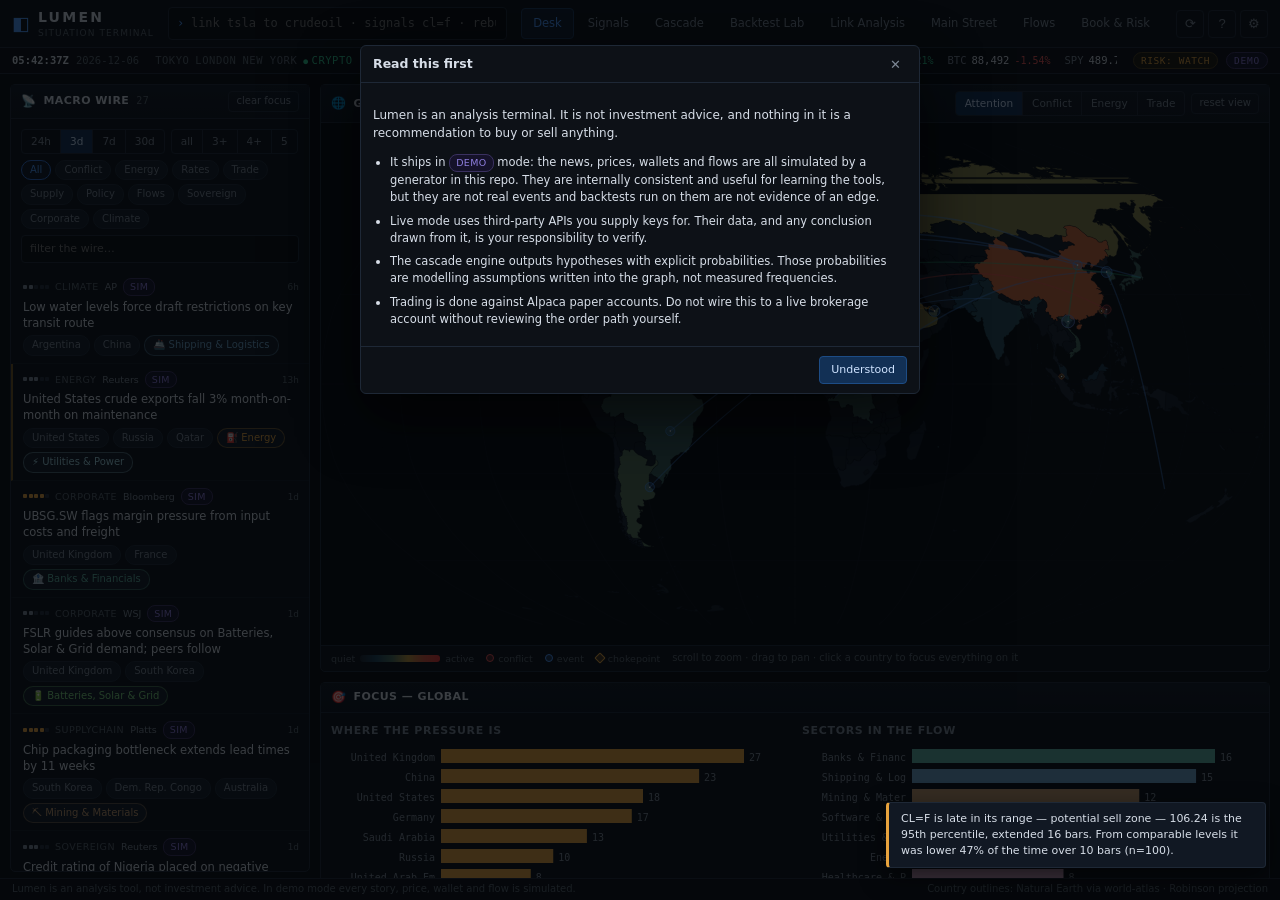
==== commit 097658cd: "Add Signals, Main Street and anchored periodic backtesting Three features, two new views, eight view" ====
--- a/lumen-terminal.html
+++ b/lumen-terminal.html
@@ -476,6 +476,96 @@
 .toast.out { opacity:0; transform:translateX(16px); transition:.35s; }
 @keyframes slidein { from{ opacity:0; transform:translateX(20px);} to{ opacity:1; transform:none;} }
 
+/* ---------- signals ---------- */
+.sig-ctl { display:grid; grid-template-columns:130px auto auto auto; gap:14px; align-items:end; }
+@media (max-width:1100px){ .sig-ctl { grid-template-columns:1fr; } }
+.nav-dot {
+  display:inline-block; margin-left:5px; min-width:15px; height:15px; line-height:15px;
+  border-radius:8px; background:var(--down); color:#0b0e13; font-size:9px; font-style:normal;
+  text-align:center; padding:0 4px; font-weight:700; vertical-align:middle;
+}
+.exh-head { display:flex; gap:14px; align-items:center; margin-bottom:12px; flex-wrap:wrap; }
+.exh-gauge {
+  display:flex; flex-direction:column; align-items:center; justify-content:center;
+  padding:7px 14px; border-radius:5px; border:1px solid var(--line); background:var(--panel2); min-width:110px;
+}
+.exh-gauge b { font-family:var(--mono); font-size:26px; line-height:1; }
+.exh-gauge span { color:var(--dim2); font-size:9px; text-transform:uppercase; letter-spacing:.05em; margin-top:3px; }
+.exh-gauge.t-normal b { color:var(--up); }
+.exh-gauge.t-elevated b { color:var(--warn); }
+.exh-gauge.t-high b { color:var(--down); }
+.exh-t h3 { font-size:16px; text-transform:none; letter-spacing:normal; display:flex; gap:9px; align-items:baseline; }
+.exh-px { font-family:var(--mono); font-style:normal; color:var(--dim); font-size:14px; }
+.exh-t > div { display:flex; gap:5px; flex-wrap:wrap; }
+.range-bar { margin:12px 0 22px; }
+.rb-track { position:relative; height:7px; background:#151d27; border-radius:4px; }
+.rb-fill { display:block; height:100%; border-radius:4px; background:linear-gradient(90deg,#1e4258,#486c5a,#bc943c,#d6543c); }
+.rb-mark { position:absolute; top:-4px; width:2px; height:15px; background:var(--txt); transform:translateX(-1px); }
+.rb-now { position:absolute; top:14px; transform:translateX(-50%); font-family:var(--mono); font-size:11px; color:var(--txt); white-space:nowrap; }
+.rb-lbl { display:flex; justify-content:space-between; margin-top:4px; font-family:var(--mono); font-size:10px; color:var(--dim2); }
+.rb-lbl b { color:var(--txt); }
+.tbl td.thin { color:var(--dim2); }
+.det-grid { display:grid; grid-template-columns:repeat(auto-fit,minmax(250px,1fr)); gap:9px; }
+.det { border:1px solid var(--line); border-radius:var(--r); padding:8px; background:var(--panel2); opacity:.6; }
+.det.hit { opacity:1; border-color:#33404f; }
+.det-h { display:flex; gap:6px; align-items:center; margin-bottom:4px; }
+.det-h b { font-size:11.5px; flex:1; }
+.det-i { font-size:13px; }
+.det-n { color:var(--dim2); font-size:9.5px; font-family:var(--mono); }
+.det p { margin:0; color:var(--dim); font-size:10.5px; line-height:1.5; }
+.pin-note { margin-top:10px; padding:8px; border:1px solid #4a3a1a; background:#1c160c; border-radius:var(--r); font-size:11px; }
+.rules { display:flex; flex-direction:column; gap:9px; margin-top:9px; }
+.rule { border:1px solid var(--line); border-radius:var(--r); padding:9px; background:var(--panel2); }
+.rule.off { opacity:.48; }
+.rule-h { display:flex; gap:8px; align-items:center; margin-bottom:8px; }
+.rule-h b { flex:1; font-size:11.5px; }
+.sw-t { display:flex; gap:4px; align-items:center; font-size:10px; color:var(--dim2); cursor:pointer; }
+.rule-f { display:grid; grid-template-columns:repeat(auto-fit,minmax(130px,1fr)); gap:9px; }
+.rule-last { margin-top:6px; font-size:9.5px; color:var(--dim2); font-family:var(--mono); }
+.alog { display:flex; flex-direction:column; }
+.al { padding:8px 0; border-bottom:1px solid #131a24; cursor:pointer; border-left:2px solid transparent; padding-left:8px; }
+.al:hover { background:#101722; }
+.al.t-down { border-left-color:var(--down); }
+.al.t-warn { border-left-color:var(--warn); }
+.al.t-i { border-left-color:var(--accent); }
+.al-h { display:flex; gap:8px; align-items:baseline; }
+.al-h b { font-size:11.5px; flex:1; }
+.al-h span { color:var(--dim2); font-size:9.5px; font-family:var(--mono); }
+.al p { margin:3px 0 0; color:var(--dim); font-size:10.5px; line-height:1.5; }
+
+/* ---------- main street ---------- */
+.ms-ctl { display:flex; gap:14px; flex-wrap:wrap; }
+.basket { display:grid; grid-template-columns:repeat(auto-fit,minmax(330px,1fr)); gap:10px; }
+.bcard { border:1px solid var(--line); border-radius:var(--r); padding:10px; background:var(--panel2); }
+.bc-h { display:flex; gap:7px; align-items:center; margin-bottom:7px; flex-wrap:wrap; }
+.bc-h b { flex:1; font-size:12px; }
+.bc-i { font-size:15px; }
+.bc-h span:last-child { font-family:var(--mono); font-size:10.5px; }
+.bc-pain { color:var(--dim); font-size:10.5px; line-height:1.5; margin:8px 0; }
+.bc-sec { margin-top:8px; }
+.bc-sec h5 { margin:0 0 4px; font-size:9.5px; color:var(--dim2); text-transform:uppercase; letter-spacing:.05em; font-weight:500; }
+.bc-row { display:grid; grid-template-columns:64px 1fr auto 46px; gap:7px; align-items:baseline; padding:3px 0; cursor:pointer; border-bottom:1px solid #131a24; }
+.bc-row:hover { background:#101722; }
+.bc-row code { color:var(--accent); font-size:10px; }
+.bc-n { font-size:10.5px; }
+.bc-w { color:var(--dim2); font-size:9.5px; text-align:right; }
+.bc-row b { font-family:var(--mono); font-size:10px; text-align:right; }
+@media (max-width:620px){ .bc-row { grid-template-columns:60px 1fr 46px; } .bc-w { display:none; } }
+
+.phase { padding:10px 0; border-bottom:1px solid #131a24; opacity:.62; }
+.phase.on { opacity:1; }
+.phase.done { opacity:.44; }
+.ph-h { display:flex; gap:7px; align-items:center; margin-bottom:6px; flex-wrap:wrap; }
+.ph-h b { font-size:12px; }
+.ph-track { position:relative; height:6px; background:#151d27; border-radius:3px; margin:7px 0; }
+.ph-track i { position:absolute; height:100%; background:var(--accent2); border-radius:3px; }
+.phase.on .ph-track i { background:var(--warn); }
+.ph-track u { position:absolute; top:-4px; width:2px; height:14px; background:var(--txt); }
+.ph-what { color:var(--dim); font-size:10.5px; line-height:1.55; margin:5px 0; }
+.ph-caution { color:var(--warn); font-size:10.5px; line-height:1.55; margin:5px 0; }
+.ph-picks { display:flex; gap:4px; flex-wrap:wrap; margin-top:6px; }
+.tbl tr.muted td { color:var(--dim2); }
+
 </style>
 </head>
 <body>
@@ -492,7 +582,7 @@
   <div class="cmd-wrap">
     <span class="cmd-p">›</span>
     <input id="cmd" type="text" autocomplete="off" spellcheck="false"
-           placeholder="link tsla to crudeoil · bt nvda 15m 3m · what if iran closes hormuz · map iran   (press /)">
+           placeholder="link tsla to crudeoil · signals cl=f · rebuild flood au · bt nvda 15m 3m · what if iran closes hormuz   (press /)">
     <div id="cmd-drop" class="cmd-drop"></div>
   </div>
 
@@ -1127,14 +1217,38 @@
     ind.leaders.forEach(function (l) { SECTOR_BY_TICKER[l.t] = ind.id; });
   });
 
+  /* Secondary registry: regional and domestic names (ASX builders, insurers, repairers...)
+     that belong to an existing industry but are not among its global leaders. They resolve
+     for charts, quotes and link analysis exactly like a leader does. */
+  var EXTRA = [];
+  var EXTRA_BY_T = {};
+  function registerCompanies(list) {
+    (list || []).forEach(function (c) {
+      if (!c || !c.t || EXTRA_BY_T[c.t.toUpperCase()] || SECTOR_BY_TICKER[c.t]) return;
+      var ind = findIndustry(c.sector);
+      var rec = {
+        t: c.t, n: c.n, c: c.c, mcap: c.mcap || 0, note: c.note || '',
+        sector: c.sector, sectorName: ind ? ind.n : c.sector,
+        color: ind ? ind.color : '#7d8896', extra: true
+      };
+      EXTRA.push(rec);
+      EXTRA_BY_T[c.t.toUpperCase()] = rec;
+      SECTOR_BY_TICKER[c.t] = c.sector;
+    });
+    _leaderCache = null;
+  }
+
+  var _leaderCache = null;
   function allLeaders() {
+    if (_leaderCache) return _leaderCache;
     var out = [];
     INDUSTRIES.forEach(function (ind) {
       ind.leaders.forEach(function (l) {
         out.push({ t: l.t, n: l.n, c: l.c, mcap: l.mcap, note: l.note, sector: ind.id, sectorName: ind.n, color: ind.color });
       });
     });
-    return out;
+    _leaderCache = out.concat(EXTRA);
+    return _leaderCache;
   }
   function findIndustry(id) {
     for (var i = 0; i < INDUSTRIES.length; i++) if (INDUSTRIES[i].id === id) return INDUSTRIES[i];
@@ -1142,6 +1256,7 @@
   }
   function findEntity(sym) {
     var s = String(sym || '').toUpperCase();
+    if (EXTRA_BY_T[s]) return EXTRA_BY_T[s];
     var L = allLeaders();
     for (var i = 0; i < L.length; i++) if (L[i].t.toUpperCase() === s) return L[i];
     for (var j = 0; j < MACRO.length; j++) if (MACRO[j].t.toUpperCase() === s) {
@@ -1154,8 +1269,332 @@
     REGIONS: REGIONS, COUNTRIES: COUNTRIES, CHOKEPOINTS: CHOKEPOINTS,
     INDUSTRIES: INDUSTRIES, MACRO: MACRO, ACTORS: ACTORS,
     SECTOR_BY_TICKER: SECTOR_BY_TICKER,
-    allLeaders: allLeaders, findIndustry: findIndustry, findEntity: findEntity
+    allLeaders: allLeaders, findIndustry: findIndustry, findEntity: findEntity,
+    registerCompanies: registerCompanies, extras: function () { return EXTRA.slice(); }
   };
+})(window);
+
+
+/* ==== assets/js/data/household.js ==== */
+/* Lumen Terminal — Main Street: what households actually spend money on, and who gets paid.
+ *
+ * Two datasets:
+ *   BASKET    — household cost categories, their share of spend, and the listed companies on
+ *               the receiving end of each. This is the "what are ordinary people worried
+ *               about" layer, and it is what turns a cost-of-living headline into a ticker.
+ *   PLAYBOOKS — disaster response chains. A catastrophe is not one trade, it is a sequence:
+ *               emergency response, then claims, then materials, then vehicles, then
+ *               infrastructure — each phase with a different set of companies and a different
+ *               window. The phase timings are how these events have typically unfolded, not
+ *               guarantees.
+ *
+ * Cost shares are approximate, drawn from the shape of ABS/ONS/BLS household expenditure
+ * surveys rather than any single release. They are here to order the categories sensibly, not
+ * to be quoted as statistics.
+ */
+(function (global) {
+  'use strict';
+
+  /* ---------- regional companies referenced below ---------- */
+  /* Registered into UNIVERSE so they chart, quote and link like any other name. */
+  var COMPANIES = [
+    /* Australia — building materials and construction */
+    { t: 'JHX.AX', n: 'James Hardie', c: 'AU', sector: 'mining', mcap: 2.2e10, note: 'Fibre cement cladding — the dominant exterior wall product in AU rebuilds' },
+    { t: 'BLD.AX', n: 'Boral', c: 'AU', sector: 'mining', mcap: 7.0e9, note: 'Concrete, aggregates, asphalt' },
+    { t: 'ABC.AX', n: 'Adbri', n2: 'Adbri (cement)', c: 'AU', sector: 'mining', mcap: 2.0e9, note: 'Cement and lime — the input under every slab' },
+    { t: 'BKW.AX', n: 'Brickworks', c: 'AU', sector: 'mining', mcap: 4.5e9, note: 'Bricks and Bristile Roofing — roof tiles specifically' },
+    { t: 'CSR.AX', n: 'CSR', c: 'AU', sector: 'mining', mcap: 4.0e9, note: 'Gyprock plasterboard, insulation — every internal wall' },
+    { t: 'BSL.AX', n: 'BlueScope Steel', c: 'AU', sector: 'mining', mcap: 1.0e10, note: 'Colorbond roofing steel — the other half of AU roofs' },
+    { t: 'JLG.AX', n: 'Johns Lyng Group', c: 'AU', sector: 'shipping', mcap: 1.5e9, note: 'Insurance building and restoration — the contractor that mobilises first after a catastrophe' },
+    { t: 'REH.AX', n: 'Reece', c: 'AU', sector: 'consumer', mcap: 1.6e10, note: 'Plumbing and bathroom supply' },
+    { t: 'RWC.AX', n: 'Reliance Worldwide', c: 'AU', sector: 'mining', mcap: 3.5e9, note: 'Plumbing fittings (SharkBite)' },
+    { t: 'GWA.AX', n: 'GWA Group', c: 'AU', sector: 'consumer', mcap: 6.0e8, note: 'Bathroom and kitchen fixtures' },
+    { t: 'WES.AX', n: 'Wesfarmers', c: 'AU', sector: 'consumer', mcap: 8.0e10, note: 'Bunnings — where owner-rebuilders and trades actually buy' },
+    { t: 'FBU.AX', n: 'Fletcher Building', c: 'NZ', sector: 'mining', mcap: 2.0e9, note: 'NZ/AU materials and construction' },
+    { t: 'WGN.AX', n: 'Wagners', c: 'AU', sector: 'mining', mcap: 3.0e8, note: 'Cement, composite fibre infrastructure' },
+    /* Australia — insurance, the phase that pays for it */
+    { t: 'IAG.AX', n: 'Insurance Australia Group', c: 'AU', sector: 'banks', mcap: 1.8e10, note: 'NRMA/CGU — largest AU home insurer; catastrophe losses land here first' },
+    { t: 'SUN.AX', n: 'Suncorp', c: 'AU', sector: 'banks', mcap: 2.2e10, note: 'AAMI/GIO — home and motor exposure to natural hazard' },
+    { t: 'QBE.AX', n: 'QBE Insurance', c: 'AU', sector: 'banks', mcap: 2.6e10, note: 'Global commercial lines and reinsurance recoveries' },
+    /* Australia — banks, energy, retail, telco, healthcare */
+    { t: 'CBA.AX', n: 'Commonwealth Bank', c: 'AU', sector: 'banks', mcap: 1.9e11, note: 'Largest mortgage book in the country — the rent/mortgage line' },
+    { t: 'WBC.AX', n: 'Westpac', c: 'AU', sector: 'banks', mcap: 1.1e11, note: 'Mortgages and business lending' },
+    { t: 'AGL.AX', n: 'AGL Energy', c: 'AU', sector: 'utilities', mcap: 7.0e9, note: 'Retail electricity and gas — the power bill' },
+    { t: 'ORG.AX', n: 'Origin Energy', c: 'AU', sector: 'utilities', mcap: 1.7e10, note: 'Energy retail plus LNG' },
+    { t: 'ALD.AX', n: 'Ampol', c: 'AU', sector: 'energy', mcap: 6.0e9, note: 'Fuel refining and retail — the price on the forecourt sign' },
+    { t: 'WOW.AX', n: 'Woolworths', c: 'AU', sector: 'consumer', mcap: 4.0e10, note: 'Groceries — the weekly shop' },
+    { t: 'COL.AX', n: 'Coles', c: 'AU', sector: 'consumer', mcap: 2.6e10, note: 'Groceries' },
+    { t: 'TLS.AX', n: 'Telstra', c: 'AU', sector: 'tech', mcap: 4.5e10, note: 'Telecoms — network restoration after disasters' },
+    { t: 'TCL.AX', n: 'Transurban', c: 'AU', sector: 'shipping', mcap: 4.2e10, note: 'Toll roads — transport cost and infrastructure repair' },
+    { t: 'DOW.AX', n: 'Downer EDI', c: 'AU', sector: 'shipping', mcap: 3.0e9, note: 'Infrastructure services and government maintenance contracts' },
+    { t: 'SVW.AX', n: 'Seven Group', c: 'AU', sector: 'mining', mcap: 1.5e10, note: 'Coates hire and Boral stake — equipment for every rebuild' },
+    { t: 'MND.AX', n: 'Monadelphous', c: 'AU', sector: 'shipping', mcap: 1.4e9, note: 'Engineering construction and maintenance' },
+    { t: 'CWY.AX', n: 'Cleanaway', c: 'AU', sector: 'utilities', mcap: 6.0e9, note: 'Waste — debris clearance is the first physical job after a disaster' },
+    { t: 'APE.AX', n: 'Eagers Automotive', c: 'AU', sector: 'autos', mcap: 3.5e9, note: 'Car dealer — replacement vehicles after write-offs' },
+    { t: 'BAP.AX', n: 'Bapcor', c: 'AU', sector: 'autos', mcap: 1.6e9, note: 'Vehicle parts and service' },
+    { t: 'RHC.AX', n: 'Ramsay Health Care', c: 'AU', sector: 'health', mcap: 1.0e10, note: 'Private hospitals — surge demand and staffing costs' },
+    { t: 'MPL.AX', n: 'Medibank', c: 'AU', sector: 'health', mcap: 1.1e10, note: 'Private health insurance premiums' },
+    /* United States / global equivalents so the playbooks work outside AU */
+    { t: 'HD', n: 'Home Depot', c: 'US', sector: 'consumer', mcap: 3.5e11, note: 'US building materials retail' },
+    { t: 'LOW', n: "Lowe's", c: 'US', sector: 'consumer', mcap: 1.4e11, note: 'US home improvement' },
+    { t: 'BLDR', n: 'Builders FirstSource', c: 'US', sector: 'mining', mcap: 1.7e10, note: 'US structural building products' },
+    { t: 'MAS', n: 'Masco', c: 'US', sector: 'consumer', mcap: 1.6e10, note: 'Plumbing and coatings' },
+    { t: 'OC', n: 'Owens Corning', c: 'US', sector: 'mining', mcap: 1.5e10, note: 'Roofing shingles and insulation — the US roof line' },
+    { t: 'VMC', n: 'Vulcan Materials', c: 'US', sector: 'mining', mcap: 3.4e10, note: 'Aggregates for road and infrastructure repair' },
+    { t: 'MLM', n: 'Martin Marietta', c: 'US', sector: 'mining', mcap: 3.2e10, note: 'Aggregates and cement' },
+    { t: 'CRH', n: 'CRH', c: 'IE', sector: 'mining', mcap: 6.0e10, note: 'Global building materials and road infrastructure' },
+    { t: 'PWR', n: 'Quanta Services', c: 'US', sector: 'battery', mcap: 4.5e10, note: 'Grid restoration after storms' },
+    { t: 'GNRC', n: 'Generac', c: 'US', sector: 'battery', mcap: 9.0e9, note: 'Home standby generators — demand spikes on outage events' },
+    { t: 'TT', n: 'Trane Technologies', c: 'US', sector: 'consumer', mcap: 8.0e10, note: 'HVAC — heat events and rebuilds' },
+    { t: 'ALL', n: 'Allstate', c: 'US', sector: 'banks', mcap: 5.0e10, note: 'US home and motor insurer — catastrophe loss exposure' },
+    { t: 'TRV', n: 'Travelers', c: 'US', sector: 'banks', mcap: 5.5e10, note: 'US property casualty' },
+    { t: 'RNR', n: 'RenaissanceRe', c: 'BM', sector: 'banks', mcap: 1.2e10, note: 'Reinsurance — pricing hardens after a large catastrophe year' },
+    { t: 'MUV2.DE', n: 'Munich Re', c: 'DE', sector: 'banks', mcap: 6.5e10, note: 'Global reinsurer; catastrophe pricing bellwether' },
+    { t: 'CPRT', n: 'Copart', c: 'US', sector: 'autos', mcap: 5.0e10, note: 'Salvage auctions — flood write-offs flow through here' },
+    { t: 'WM', n: 'Waste Management', c: 'US', sector: 'utilities', mcap: 8.5e10, note: 'Debris removal at scale' },
+    { t: 'AWK', n: 'American Water Works', c: 'US', sector: 'utilities', mcap: 2.7e10, note: 'Water infrastructure repair' },
+    { t: 'URI', n: 'United Rentals', c: 'US', sector: 'mining', mcap: 5.0e10, note: 'Equipment rental — the fleet every rebuild hires' }
+  ];
+
+  /* ---------- household cost basket ---------- */
+  /* share: rough proportion of a household budget. sens: which macro factor moves this line.
+     dir: +1 means the cost rises when that factor rises. */
+  var BASKET = [
+    {
+      id: 'housing', n: 'Mortgage & rent', icon: '🏠', share: 0.24, sens: 'rates', dir: 1,
+      pain: 'The single largest and most rate-sensitive line. A 1% move in the mortgage rate outweighs almost anything else on this list.',
+      proxy: 'US10Y',
+      winners: [{ t: 'CBA.AX', w: 'Net interest margin widens before arrears catch up' }, { t: 'WBC.AX', w: 'Same mechanism' }, { t: 'JPM', w: 'US equivalent' }],
+      losers: [{ t: 'HD', w: 'Renovation spend is credit financed' }, { t: 'WES.AX', w: 'Bunnings discretionary DIY slows' }]
+    },
+    {
+      id: 'energy', n: 'Electricity & gas', icon: '⚡', share: 0.05, sens: 'oil', dir: 1,
+      pain: 'The most visible bill and the fastest to become political. Wholesale power follows gas, and retail resets lag it by two or three quarters.',
+      proxy: 'NG=F',
+      winners: [{ t: 'AGL.AX', w: 'Generation margin expands when wholesale rises' }, { t: 'ORG.AX', w: 'Integrated retail plus LNG' }, { t: 'VST', w: 'US merchant power' }],
+      losers: [{ t: 'AA', w: 'Aluminium smelting is a power price in disguise' }, { t: 'CSR.AX', w: 'Energy-intensive materials manufacture' }]
+    },
+    {
+      id: 'fuel', n: 'Petrol & transport', icon: '⛽', share: 0.11, sens: 'oil', dir: 1,
+      pain: 'Non-discretionary for anyone who commutes. The forecourt price is where an oil shock stops being abstract.',
+      proxy: 'CL=F',
+      winners: [{ t: 'ALD.AX', w: 'Refining and retail margin' }, { t: 'XOM', w: 'Integrated producer' }, { t: 'TCL.AX', w: 'Toll volumes are resilient' }],
+      losers: [{ t: 'DAL', w: 'Jet fuel is a quarter of airline opex' }, { t: 'APE.AX', w: 'Large-vehicle demand falls' }]
+    },
+    {
+      id: 'groceries', n: 'Groceries', icon: '🛒', share: 0.17, sens: 'inflation', dir: 1,
+      pain: 'Where inflation is felt weekly. Supermarkets keep margin through private label while volumes trade down.',
+      proxy: 'ZW=F',
+      winners: [{ t: 'WOW.AX', w: 'Scale and private label protect margin' }, { t: 'COL.AX', w: 'Same' }, { t: 'COST', w: 'Trade-down beneficiary' }],
+      losers: [{ t: 'MCD', w: 'Input costs before pricing catches up' }, { t: 'TSN', w: 'Feed costs squeeze protein margins' }]
+    },
+    {
+      id: 'insurance', n: 'Home & car insurance', icon: '📋', share: 0.05, sens: 'war', dir: 1,
+      pain: 'Premiums are repriced after every catastrophe season, and in hazard-exposed areas cover is becoming unavailable at any price.',
+      proxy: 'GC=F',
+      winners: [{ t: 'IAG.AX', w: 'Premium rate increases stick after a loss year' }, { t: 'SUN.AX', w: 'Same' }, { t: 'MUV2.DE', w: 'Reinsurance pricing hardens' }],
+      losers: [{ t: 'QBE.AX', w: 'Until repricing catches up, claims land first' }, { t: 'ALL', w: 'US catastrophe exposure' }]
+    },
+    {
+      id: 'repairs', n: 'Home repairs & materials', icon: '🧱', share: 0.06, sens: 'inflation', dir: 1,
+      pain: 'Roofing, plumbing and trades. Costs are labour-constrained more than material-constrained — a shortage of tradespeople sets the price.',
+      proxy: 'HG=F',
+      winners: [{ t: 'BKW.AX', w: 'Bricks and roof tiles' }, { t: 'JHX.AX', w: 'Cladding' }, { t: 'REH.AX', w: 'Plumbing supply' }, { t: 'OC', w: 'US roofing' }],
+      losers: [{ t: 'CBA.AX', w: 'Renovation lending slows when quotes blow out' }]
+    },
+    {
+      id: 'health', n: 'Health & care', icon: '⚕', share: 0.06, sens: 'consumer', dir: -1,
+      pain: 'Gap fees and premium rises. The first thing households downgrade and the last thing they can afford to.',
+      proxy: 'SPY',
+      winners: [{ t: 'MPL.AX', w: 'Premium increases are regulated but granted' }, { t: 'RHC.AX', w: 'Private surgical demand' }, { t: 'UNH', w: 'US equivalent' }],
+      losers: []
+    },
+    {
+      id: 'telco', n: 'Phone & internet', icon: '📶', share: 0.03, sens: 'consumer', dir: -1,
+      pain: 'Small in dollars, but one of the few bills a household can actually switch, so it is a good early read on stress.',
+      proxy: 'SPY',
+      winners: [{ t: 'TLS.AX', w: 'Pricing power on the incumbent network' }],
+      losers: []
+    },
+    {
+      id: 'vehicle', n: 'Car purchase & servicing', icon: '🚗', share: 0.09, sens: 'rates', dir: 1,
+      pain: 'Almost entirely credit financed. New-vehicle demand is a direct read on how households feel about the next three years.',
+      proxy: 'US10Y',
+      winners: [{ t: 'BAP.AX', w: 'People service the old car instead of replacing it' }, { t: 'CPRT', w: 'Salvage volumes' }],
+      losers: [{ t: 'APE.AX', w: 'New vehicle finance dries up' }, { t: 'F', w: 'Same' }, { t: 'GM', w: 'Same' }]
+    },
+    {
+      id: 'discretionary', n: 'Eating out, travel, leisure', icon: '🍽', share: 0.14, sens: 'consumer', dir: -1,
+      pain: 'The shock absorber. This is the line that gets cut first, which is why it leads the consumer cycle rather than following it.',
+      proxy: 'SPY',
+      winners: [{ t: 'WOW.AX', w: 'Spend shifts from restaurant to retail' }],
+      losers: [{ t: 'BKNG', w: 'Discretionary travel is cancelled first' }, { t: 'CCL', w: 'Same' }, { t: 'MCD', w: 'Volume, though trade-down partly offsets' }]
+    }
+  ];
+
+  /* ---------- disaster response playbooks ---------- */
+  /* Phases run in sequence. `days` is the window each phase typically dominates. */
+  var PLAYBOOKS = [
+    {
+      id: 'flood', n: 'Flood / storm surge', icon: '🌊',
+      regions: ['AU', 'US', 'GB', 'DE', 'CN', 'IN'],
+      note: 'The most expensive natural hazard in Australia by insured loss. Water damage writes off contents and vehicles far more readily than structures, which shifts the rebuild mix toward interiors and motor.',
+      phases: [
+        { id: 'p0', n: 'Emergency response', days: [0, 14],
+          what: 'Evacuation, pumping, power and network restoration, debris clearance, temporary accommodation.',
+          picks: { AU: ['JLG.AX', 'CWY.AX', 'TLS.AX', 'ALD.AX'], US: ['WM', 'PWR', 'GNRC', 'AWK'] } },
+        { id: 'p1', n: 'Claims & assessment', days: [7, 90],
+          what: 'Loss adjusters mobilise, insurers book catastrophe provisions, reinsurance attaches. Insurer share prices usually fall on the loss and recover on the repricing.',
+          picks: { AU: ['IAG.AX', 'SUN.AX', 'QBE.AX', 'JLG.AX'], US: ['ALL', 'TRV', 'RNR', 'MUV2.DE'] },
+          caution: 'Insurers are a loss in this phase and a beneficiary two quarters later. Direction depends entirely on where you are in that arc.' },
+        { id: 'p2', n: 'Interior rebuild & materials', days: [30, 540],
+          what: 'Plasterboard, flooring, electrical, plumbing, kitchens. Water damage concentrates spend inside the envelope rather than on the roof.',
+          picks: { AU: ['CSR.AX', 'REH.AX', 'RWC.AX', 'GWA.AX', 'WES.AX', 'JHX.AX'], US: ['BLDR', 'MAS', 'HD', 'LOW'] } },
+        { id: 'p3', n: 'Vehicle replacement', days: [21, 270],
+          what: 'Flooded vehicles are written off almost without exception. Salvage volumes spike, then replacement demand follows.',
+          picks: { AU: ['APE.AX', 'BAP.AX'], US: ['CPRT', 'F', 'GM'] } },
+        { id: 'p4', n: 'Infrastructure & mitigation', days: [180, 1800],
+          what: 'Roads, bridges, levees, drainage. Government funded, slow to award, multi-year revenue once it lands.',
+          picks: { AU: ['DOW.AX', 'MND.AX', 'SVW.AX', 'WGN.AX', 'TCL.AX'], US: ['VMC', 'MLM', 'CRH', 'URI', 'PWR'] } }
+      ]
+    },
+    {
+      id: 'cyclone', n: 'Cyclone / hurricane', icon: '🌀',
+      regions: ['AU', 'US', 'JP', 'PH', 'MX'],
+      note: 'Wind damage attacks the roof and building envelope first. That makes it the classic roofing and cladding event — and roofing is exactly where a small number of listed suppliers dominate.',
+      phases: [
+        { id: 'p0', n: 'Emergency response', days: [0, 14],
+          what: 'Power restoration is the binding constraint. Generators, line crews, tarping, emergency make-safe.',
+          picks: { AU: ['JLG.AX', 'TLS.AX', 'CWY.AX'], US: ['PWR', 'GNRC', 'WM'] } },
+        { id: 'p1', n: 'Claims & assessment', days: [7, 90],
+          what: 'Catastrophe declared, reinsurance attaches, make-safe contractors are appointed before permanent repair.',
+          picks: { AU: ['IAG.AX', 'SUN.AX', 'JLG.AX'], US: ['ALL', 'TRV', 'RNR'] },
+          caution: 'Same insurer arc as flood: loss now, pricing power later.' },
+        { id: 'p2', n: 'Roof & envelope rebuild', days: [30, 720],
+          what: 'Roof tiles, roofing steel, cladding, insulation, guttering. The highest-value phase and the most supply-constrained.',
+          picks: { AU: ['BKW.AX', 'BSL.AX', 'JHX.AX', 'CSR.AX', 'WES.AX'], US: ['OC', 'BLDR', 'HD'] },
+          key: true },
+        { id: 'p3', n: 'Vehicle & contents', days: [21, 270],
+          what: 'Hail and debris write-offs, contents replacement.',
+          picks: { AU: ['APE.AX', 'BAP.AX', 'WES.AX'], US: ['CPRT', 'HD'] } },
+        { id: 'p4', n: 'Infrastructure hardening', days: [180, 1800],
+          what: 'Undergrounding, grid hardening, building code upgrades, coastal works.',
+          picks: { AU: ['DOW.AX', 'SVW.AX', 'MND.AX'], US: ['PWR', 'VMC', 'MLM', 'URI'] } }
+      ]
+    },
+    {
+      id: 'bushfire', n: 'Bushfire / wildfire', icon: '🔥',
+      regions: ['AU', 'US', 'CA', 'ES', 'GR'],
+      note: 'Total losses rather than partial damage. That means full structural rebuilds from the slab up, so the spend runs across every material category at once — and it runs for years, not months.',
+      phases: [
+        { id: 'p0', n: 'Emergency response', days: [0, 21],
+          what: 'Aerial firefighting, evacuation, power and telecom restoration, air quality and health response.',
+          picks: { AU: ['JLG.AX', 'TLS.AX', 'RHC.AX', 'CWY.AX'], US: ['PWR', 'GNRC', 'WM'] } },
+        { id: 'p1', n: 'Claims & total-loss assessment', days: [14, 120],
+          what: 'Total losses settle faster than partial damage but at much larger individual sums.',
+          picks: { AU: ['IAG.AX', 'SUN.AX', 'QBE.AX'], US: ['ALL', 'TRV', 'MUV2.DE'] },
+          caution: 'Utilities can carry ignition liability. Check whether the network operator is implicated before treating power as a beneficiary.' },
+        { id: 'p2', n: 'Full structural rebuild', days: [90, 1440],
+          what: 'Slab, frame, roof, cladding, fit-out. Every category at once, constrained by trade availability rather than materials.',
+          picks: { AU: ['BKW.AX', 'JHX.AX', 'CSR.AX', 'BLD.AX', 'ABC.AX', 'BSL.AX', 'WES.AX', 'REH.AX'], US: ['BLDR', 'OC', 'MAS', 'HD', 'VMC'] },
+          key: true },
+        { id: 'p3', n: 'Equipment & labour capacity', days: [60, 900],
+          what: 'Plant hire, scaffolding, site services — the bottleneck resource in any large rebuild.',
+          picks: { AU: ['SVW.AX', 'MND.AX'], US: ['URI'] } },
+        { id: 'p4', n: 'Resilience & land use', days: [365, 2160],
+          what: 'Building code changes, buy-backs, vegetation management, grid undergrounding.',
+          picks: { AU: ['DOW.AX', 'WGN.AX'], US: ['PWR', 'CRH'] } }
+      ]
+    },
+    {
+      id: 'quake', n: 'Earthquake / tsunami', icon: '🌐',
+      regions: ['JP', 'NZ', 'ID', 'TR', 'CL', 'US'],
+      note: 'Structural rather than cosmetic. Insurance penetration varies enormously by country, and where it is low the rebuild is government funded and much slower to start.',
+      phases: [
+        { id: 'p0', n: 'Search, rescue & utilities', days: [0, 21],
+          what: 'Water, power and telecom restoration, temporary shelter, medical surge.',
+          picks: { AU: ['JLG.AX', 'CWY.AX', 'RHC.AX'], US: ['PWR', 'AWK', 'GNRC', 'WM'] } },
+        { id: 'p1', n: 'Structural assessment', days: [14, 180],
+          what: 'Engineering assessment, demolition orders, cordons. Slower than wind or water events because condemnation decisions take time.',
+          picks: { AU: ['DOW.AX', 'MND.AX', 'IAG.AX'], US: ['TRV', 'RNR', 'MUV2.DE'] } },
+        { id: 'p2', n: 'Demolition & structural rebuild', days: [180, 2160],
+          what: 'Cement, aggregates, structural steel, seismic retrofit. The longest and most capital-intensive rebuild of any hazard type.',
+          picks: { AU: ['ABC.AX', 'BLD.AX', 'BSL.AX', 'FBU.AX', 'SVW.AX'], US: ['VMC', 'MLM', 'CRH', 'URI'] },
+          key: true },
+        { id: 'p3', n: 'Infrastructure reconstruction', days: [365, 3600],
+          what: 'Ports, rail, roads, water. Sovereign-funded programmes that run for a decade.',
+          picks: { AU: ['DOW.AX', 'MND.AX', 'WGN.AX', 'TCL.AX'], US: ['VMC', 'MLM', 'PWR', 'CRH'] } }
+      ]
+    },
+    {
+      id: 'drought', n: 'Drought / heatwave', icon: '☀',
+      regions: ['AU', 'US', 'IN', 'BR', 'ES'],
+      note: 'Slow onset, so there is no single event date to trade around. It shows up as agricultural downgrades, power demand records and water restrictions months before it is called a disaster.',
+      phases: [
+        { id: 'p0', n: 'Grid & water stress', days: [0, 120],
+          what: 'Record power demand, grid alerts, water restrictions, cooling equipment demand.',
+          picks: { AU: ['AGL.AX', 'ORG.AX'], US: ['VST', 'CEG', 'GNRC', 'TT', 'AWK'] } },
+        { id: 'p1', n: 'Agricultural downgrade', days: [30, 365],
+          what: 'Yield forecasts cut, herd liquidation, feed costs rise, fertiliser demand falls.',
+          picks: { AU: ['WOW.AX', 'COL.AX'], US: ['ADM', 'BG', 'TSN', 'CF'] },
+          caution: 'Growers and processors move in opposite directions here. A yield cut lifts grain prices and squeezes anyone who buys grain.' },
+        { id: 'p2', n: 'Food price pass-through', days: [90, 540],
+          what: 'Retail food inflation, then political response — price monitoring, subsidies, export restrictions.',
+          picks: { AU: ['WOW.AX', 'COL.AX'], US: ['COST', 'WMT'] } },
+        { id: 'p3', n: 'Water infrastructure', days: [365, 2160],
+          what: 'Desalination, pipelines, storage, irrigation efficiency.',
+          picks: { AU: ['DOW.AX', 'MND.AX'], US: ['AWK', 'VMC'] } }
+      ]
+    }
+  ];
+
+  function playbook(id) {
+    for (var i = 0; i < PLAYBOOKS.length; i++) if (PLAYBOOKS[i].id === id) return PLAYBOOKS[i];
+    return null;
+  }
+  function basketItem(id) {
+    for (var i = 0; i < BASKET.length; i++) if (BASKET[i].id === id) return BASKET[i];
+    return null;
+  }
+
+  /* Build a ranked buy list for one playbook, for a country, at a point in the timeline. */
+  function buildList(pbId, country, dayOffset) {
+    var pb = playbook(pbId);
+    if (!pb) return null;
+    var day = dayOffset === undefined ? 7 : dayOffset;
+    var region = country === 'AU' || country === 'NZ' ? 'AU' : 'US';
+    var rows = [], seen = {};
+    pb.phases.forEach(function (ph) {
+      var picks = ph.picks[region] || ph.picks.US || [];
+      /* how live is this phase right now */
+      var active = day >= ph.days[0] && day <= ph.days[1];
+      var upcoming = day < ph.days[0];
+      var timing = active ? 1 : upcoming ? Math.max(0.15, 1 - (ph.days[0] - day) / 365) : Math.max(0.05, 1 - (day - ph.days[1]) / 540);
+      picks.forEach(function (t, i) {
+        var key = t;
+        var rank = (ph.key ? 1.25 : 1) * timing * (1 - i * 0.06);
+        if (seen[key]) {
+          if (rank > seen[key].score) { seen[key].score = rank; seen[key].phase = ph; seen[key].active = active; }
+          seen[key].phases.push(ph.n);
+          return;
+        }
+        var rec = { t: t, score: rank, phase: ph, active: active, upcoming: upcoming, phases: [ph.n] };
+        seen[key] = rec;
+        rows.push(rec);
+      });
+    });
+    rows.sort(function (a, b) { return b.score - a.score; });
+    return { playbook: pb, region: region, day: day, rows: rows };
+  }
+
+  global.HOUSEHOLD = {
+    COMPANIES: COMPANIES, BASKET: BASKET, PLAYBOOKS: PLAYBOOKS,
+    playbook: playbook, basketItem: basketItem, buildList: buildList
+  };
+
+  if (global.UNIVERSE && global.UNIVERSE.registerCompanies) {
+    global.UNIVERSE.registerCompanies(COMPANIES);
+  }
 })(window);
 
 
@@ -2998,6 +3437,98 @@
     };
   }
 
+  /* ---------- anchored periodic backtest ----------
+     Instead of one continuous run, restart the strategy at the start of every period with a
+     fresh book. This is what shows whether a result is a strategy or one good month: a single
+     equity curve hides the fact that all of the profit came from one quarter, and running each
+     period independently makes that impossible to hide.
+
+     Each period also gets a buy-and-hold control from the same period open, because "beat
+     doing nothing" is the only comparison that matters. */
+
+  var PERIODS = {
+    day: { n: 'Day', key: function (d) { return d.toISOString().slice(0, 10); } },
+    week: { n: 'Week', key: function (d) {
+      var t = new Date(Date.UTC(d.getUTCFullYear(), d.getUTCMonth(), d.getUTCDate()));
+      t.setUTCDate(t.getUTCDate() - ((t.getUTCDay() + 6) % 7));      /* Monday anchor */
+      return t.toISOString().slice(0, 10);
+    } },
+    month: { n: 'Month', key: function (d) { return d.toISOString().slice(0, 7); } },
+    quarter: { n: 'Quarter', key: function (d) { return d.getUTCFullYear() + '-Q' + (Math.floor(d.getUTCMonth() / 3) + 1); } },
+    year: { n: 'Year', key: function (d) { return String(d.getUTCFullYear()); } }
+  };
+
+  function splitByPeriod(bars, period) {
+    var spec = PERIODS[period] || PERIODS.month;
+    var buckets = {}, order = [];
+    bars.forEach(function (b) {
+      var k = spec.key(new Date(b.t));
+      if (!buckets[k]) { buckets[k] = []; order.push(k); }
+      buckets[k].push(b);
+    });
+    return order.map(function (k) { return { key: k, bars: buckets[k] }; });
+  }
+
+  function runPeriodic(bars, opts, period, equityStart) {
+    var o = Object.assign({}, DEFAULTS, opts || {});
+    var eq = equityStart || 100000;
+    var groups = splitByPeriod(bars, period).filter(function (g) { return g.bars.length >= 25; });
+    if (!groups.length) {
+      return { period: period, periodName: (PERIODS[period] || PERIODS.month).n, rows: [], summary: null,
+        note: 'No period in this range has enough bars to run the strategy independently. Use a shorter timeframe or a longer period.' };
+    }
+
+    var rows = groups.map(function (g) {
+      /* Each period starts flat with the same capital — no compounding between periods, so
+         no period gets credit for the one before it. */
+      var res = run(g.bars, o, eq);
+      var first = g.bars[0], last = g.bars[g.bars.length - 1];
+      var hold = (last.c - first.o) / first.o * 100;
+      return {
+        key: g.key, bars: g.bars.length,
+        from: first.t, to: last.t,
+        n: res.stats.n, winRate: res.stats.winRate,
+        totalR: res.stats.totalR, expectancyR: res.stats.expectancyR,
+        pl: res.stats.pl, plPct: res.stats.plPct,
+        maxDD: res.stats.maxDD, pf: res.stats.profitFactor,
+        hold: hold,                                  /* buy and hold the same period */
+        vsHold: res.stats.plPct - hold,
+        gaps: res.gaps.length,
+        res: res
+      };
+    });
+
+    var traded = rows.filter(function (r) { return r.n > 0; });
+    var wins = traded.filter(function (r) { return r.totalR > 0; });
+    var beat = traded.filter(function (r) { return r.vsHold > 0; });
+    var Rs = traded.map(function (r) { return r.totalR; });
+    var best = traded.slice().sort(function (a, b) { return b.totalR - a.totalR; })[0] || null;
+    var worst = traded.slice().sort(function (a, b) { return a.totalR - b.totalR; })[0] || null;
+
+    /* How much of the whole result came from the single best period. If one period carries
+       most of the total R, the strategy is really one trade wearing a costume. */
+    var totalR = M.sum(Rs);
+    var concentration = (best && totalR > 0) ? best.totalR / totalR : null;
+
+    return {
+      period: period, periodName: (PERIODS[period] || PERIODS.month).n,
+      rows: rows,
+      summary: {
+        periods: rows.length, tradedPeriods: traded.length,
+        profitablePeriods: wins.length,
+        consistency: traded.length ? wins.length / traded.length * 100 : 0,
+        beatHold: traded.length ? beat.length / traded.length * 100 : 0,
+        totalR: totalR, meanR: M.mean(Rs), medianR: M.median(Rs), sdR: M.stdev(Rs),
+        best: best, worst: worst,
+        concentration: concentration,
+        totalTrades: M.sum(traded.map(function (r) { return r.n; })),
+        avgTrades: M.mean(traded.map(function (r) { return r.n; })),
+        meanHold: M.mean(rows.map(function (r) { return r.hold; })),
+        meanStrat: M.mean(rows.map(function (r) { return r.plPct; }))
+      }
+    };
+  }
+
   /* ---------- parameter sweep ---------- */
   function sweep(bars, base, param, values) {
     return values.map(function (v) {
@@ -3042,8 +3573,823 @@
   }
 
   global.BACKTEST = {
-    DEFAULTS: DEFAULTS, atr: atr, ema: ema,
-    detect: detect, stats: stats, run: run, sweep: sweep, parseCSV: parseCSV
+    DEFAULTS: DEFAULTS, PERIODS: PERIODS, atr: atr, ema: ema,
+    detect: detect, stats: stats, run: run, sweep: sweep, parseCSV: parseCSV,
+    splitByPeriod: splitByPeriod, runPeriodic: runPeriodic
+  };
+})(window);
+
+
+/* ==== assets/js/microstructure.js ==== */
+/* Lumen Terminal — market behaviour engine.
+ *
+ * Four things, all computed from OHLCV plus the news corpus:
+ *
+ *   ANOMALIES   — bar patterns consistent with stop runs, distribution, churn and unexplained
+ *                 participation.
+ *   EXHAUSTION  — where price sits in its own history, how long it has been extended, and what
+ *                 has historically happened from comparable levels. This is the "oil is at $110,
+ *                 who is left to buy it" question, answered as a conditional base rate.
+ *   CROWDING    — a positioning read: is the move being pushed by people already in it.
+ *   EVENT STUDY — after catalysts of a given class, what did this instrument actually do, and
+ *                 was that different from its unconditional behaviour.
+ *
+ * WHAT THIS CANNOT DO, stated plainly because the alternative is a tool that misleads:
+ * OHLCV bars carry no identity, no order book, no cancellations and no counterparty. Spoofing,
+ * layering, wash trading and marking the close are defined by *intent* and by order-level
+ * behaviour that is simply not present in this data. Everything below flags a PATTERN that is
+ * CONSISTENT WITH those behaviours; a pattern is not proof, and most of these patterns also
+ * occur for entirely ordinary reasons (an index rebalance, a large hedger, a scheduled roll).
+ * Treat every flag as "look at this", never as "this happened". Real surveillance requires
+ * full order-book and participant data that no retail API provides.
+ *
+ * The base rates are honest but small-sample: a conditional statistic drawn from a few dozen
+ * historical instances has wide error bars, and every function reports its sample size so you
+ * can see when the number is too thin to lean on.
+ */
+(function (global) {
+  'use strict';
+  var L = global.Lumen, M = L.M, B = global.BACKTEST;
+
+  /* ---------- helpers ---------- */
+  function rets(bars) {
+    var out = [];
+    for (var i = 1; i < bars.length; i++) out.push((bars[i].c - bars[i - 1].c) / bars[i - 1].c);
+    return out;
+  }
+  function rollMean(v, i, n) {
+    var s = 0, c = 0;
+    for (var j = Math.max(0, i - n + 1); j <= i; j++) { s += v[j]; c++; }
+    return c ? s / c : 0;
+  }
+  function rollStd(v, i, n) {
+    var m = rollMean(v, i, n), s = 0, c = 0;
+    for (var j = Math.max(0, i - n + 1); j <= i; j++) { s += (v[j] - m) * (v[j] - m); c++; }
+    return c > 1 ? Math.sqrt(s / (c - 1)) : 0;
+  }
+  function zscore(v, i, n) {
+    var sd = rollStd(v, i, n);
+    return sd ? (v[i] - rollMean(v, i, n)) / sd : 0;
+  }
+  function pctRank(arr, v) {
+    if (!arr.length) return 0.5;
+    var below = 0;
+    for (var i = 0; i < arr.length; i++) if (arr[i] <= v) below++;
+    return below / arr.length;
+  }
+  function rsi(bars, n) {
+    n = n || 14;
+    var out = new Array(bars.length).fill(50), g = 0, l = 0;
+    for (var i = 1; i < bars.length; i++) {
+      var d = bars[i].c - bars[i - 1].c;
+      var up = d > 0 ? d : 0, dn = d < 0 ? -d : 0;
+      if (i <= n) { g += up / n; l += dn / n; }
+      else { g = (g * (n - 1) + up) / n; l = (l * (n - 1) + dn) / n; }
+      out[i] = l === 0 ? 100 : 100 - 100 / (1 + g / l);
+    }
+    return out;
+  }
+
+  /* ---------- 1. anomaly detection ---------- */
+  var DETECTORS = {
+    sweep: {
+      n: 'Liquidity sweep', icon: '🎣',
+      d: 'Price pushed through an obvious prior high or low on raised volume, then closed back inside the range. This is the shape left behind when resting stop orders are triggered and the move does not follow through. It is also the shape of an ordinary failed breakout.'
+    },
+    climax: {
+      n: 'Climax & distribution', icon: '📛',
+      d: 'A large, fast, high-volume advance that closes weakly. Consistent with supply meeting an extended move — the point where whoever was accumulating starts selling into strength. Also consistent with a plain exhaustion top.'
+    },
+    churn: {
+      n: 'Churn', icon: '🌀',
+      d: 'Heavy volume with almost no price progress. Consistent with inventory being shuffled or with wash-like activity in thin names. Also what happens when a large buyer and a large seller meet.'
+    },
+    unexplained: {
+      n: 'Unexplained participation', icon: '❓',
+      d: 'Volume far above normal on a day with nothing in the wire touching this name or its sector. Someone is acting on information the feed does not carry yet — which may be a pending announcement, a fund reallocation, or an index event.'
+    },
+    absorbed: {
+      n: 'Absorbed catalyst', icon: '🧱',
+      d: 'A high-impact story landed and the price barely moved. Either it was already priced, or size is deliberately taking the other side. The second case usually resolves violently.'
+    },
+    gapfade: {
+      n: 'Gap and fade', icon: '↩',
+      d: 'Opened well away from the prior close and gave the whole move back within the session. Repeated instances suggest the open is being set away from where the day actually trades.'
+    },
+    pin: {
+      n: 'Round-number pinning', icon: '🎯',
+      d: 'Closes cluster near round numbers more than chance would produce. Typical near large option strikes into expiry.'
+    }
+  };
+
+  function anomalies(bars, sym, world, opts) {
+    opts = opts || {};
+    if (!bars || bars.length < 40) return [];
+    var out = [];
+    var A = B.atr(bars, 14);
+    var vols = bars.map(function (b) { return b.v || 0; });
+    var rr = rets(bars);
+    var sens = opts.sensitivity === undefined ? 1 : opts.sensitivity;   // 0.6 strict … 1.4 loose
+
+    /* map day -> stories touching this symbol or its sector */
+    var ent = global.UNIVERSE.findEntity(sym);
+    var sector = ent ? ent.sector : null;
+    var storiesByDay = {};
+    ((world && world.stories) || []).forEach(function (s) {
+      var hit = (s.tickers || []).indexOf(sym) >= 0 || (sector && (s.sectors || []).indexOf(sector) >= 0);
+      if (!hit) return;
+      var k = L.F.date(new Date(s.t));
+      (storiesByDay[k] || (storiesByDay[k] = [])).push(s);
+    });
+
+    for (var i = 25; i < bars.length; i++) {
+      var b = bars[i], a = A[i] || 1e-9;
+      var vz = zscore(vols, i, 20);
+      var day = L.F.date(new Date(b.t));
+      var news = storiesByDay[day] || [];
+      var maxImp = news.reduce(function (m, s) { return Math.max(m, s.imp); }, 0);
+      var range = b.h - b.l;
+      var body = Math.abs(b.c - b.o);
+      var retSigma = rollStd(rr, i - 1, 20);
+      var barRet = i > 0 ? (b.c - bars[i - 1].c) / bars[i - 1].c : 0;
+
+      /* prior swing over the previous 20 bars, excluding this one */
+      var sh = -Infinity, sl = Infinity;
+      for (var j = i - 20; j < i; j++) { sh = Math.max(sh, bars[j].h); sl = Math.min(sl, bars[j].l); }
+
+      /* --- liquidity sweep --- */
+      var overshootUp = (b.h - sh) / a, overshootDn = (sl - b.l) / a;
+      if (overshootUp > 0.12 / sens && b.c < sh && (b.h - Math.max(b.o, b.c)) > 0.45 * range && vz > 0.9 / sens) {
+        out.push(mk(i, b, 'sweep', -1, M.clamp(overshootUp * 0.5 + vz * 0.18, 0.2, 1),
+          'Took out the 20-bar high by ' + overshootUp.toFixed(2) + ' ATR on ' + vz.toFixed(1) + 'σ volume, then closed back below it.',
+          { overshootAtr: overshootUp, volZ: vz, level: sh }));
+      }
+      if (overshootDn > 0.12 / sens && b.c > sl && (Math.min(b.o, b.c) - b.l) > 0.45 * range && vz > 0.9 / sens) {
+        out.push(mk(i, b, 'sweep', 1, M.clamp(overshootDn * 0.5 + vz * 0.18, 0.2, 1),
+          'Took out the 20-bar low by ' + overshootDn.toFixed(2) + ' ATR on ' + vz.toFixed(1) + 'σ volume, then closed back above it.',
+          { overshootAtr: overshootDn, volZ: vz, level: sl }));
+      }
+
+      /* --- climax / distribution --- */
+      if (i >= 30) {
+        var run5 = (b.c - bars[i - 5].c) / bars[i - 5].c;
+        var runSig = retSigma ? run5 / (retSigma * Math.sqrt(5)) : 0;
+        var closePos = range ? (b.c - b.l) / range : 0.5;
+        if (runSig > 2.0 / sens && vz > 1.2 / sens && closePos < 0.36) {
+          out.push(mk(i, b, 'climax', -1, M.clamp(runSig * 0.22 + vz * 0.15, 0.25, 1),
+            'Advanced ' + (run5 * 100).toFixed(1) + '% over five bars (' + runSig.toFixed(1) + 'σ) on ' + vz.toFixed(1) + 'σ volume, then closed in the bottom third of the bar.',
+            { run5: run5, sigma: runSig, volZ: vz }));
+        }
+        if (runSig < -2.0 / sens && vz > 1.2 / sens && closePos > 0.64) {
+          out.push(mk(i, b, 'climax', 1, M.clamp(-runSig * 0.22 + vz * 0.15, 0.25, 1),
+            'Fell ' + (run5 * 100).toFixed(1) + '% over five bars on ' + vz.toFixed(1) + 'σ volume, then closed in the top third — capitulation shape.',
+            { run5: run5, sigma: runSig, volZ: vz }));
+        }
+      }
+
+      /* --- churn --- */
+      if (vz > 1.8 / sens && range < 0.55 * a) {
+        out.push(mk(i, b, 'churn', 0, M.clamp(vz * 0.2, 0.2, 0.9),
+          vz.toFixed(1) + 'σ volume inside a range of only ' + (range / a).toFixed(2) + ' ATR — heavy participation, no progress.',
+          { volZ: vz, rangeAtr: range / a }));
+      }
+
+      /* --- unexplained participation --- */
+      if (vz > 2.3 / sens && !news.length && Math.abs(barRet) > retSigma * 1.2) {
+        out.push(mk(i, b, 'unexplained', Math.sign(barRet), M.clamp(vz * 0.22, 0.3, 1),
+          vz.toFixed(1) + 'σ volume and a ' + (barRet * 100).toFixed(1) + '% move with nothing in the wire on this name or sector.',
+          { volZ: vz, ret: barRet }));
+      }
+
+      /* --- absorbed catalyst --- */
+      if (maxImp >= 5 && retSigma && Math.abs(barRet) < retSigma * 0.3 && vz > 1.0 / sens) {
+        out.push(mk(i, b, 'absorbed', 0, M.clamp(maxImp * 0.14 + vz * 0.14, 0.2, 0.9),
+          'Impact-' + maxImp + ' story landed; the bar moved only ' + (barRet * 100).toFixed(2) + '% on above-average volume.',
+          { impact: maxImp, ret: barRet, volZ: vz, headline: news[0] ? news[0].h : '' }));
+      }
+
+      /* --- gap and fade --- */
+      if (i > 0) {
+        var gap = (b.o - bars[i - 1].c) / bars[i - 1].c;
+        if (Math.abs(gap) > retSigma * 1.4 && retSigma) {
+          var faded = gap > 0 ? (b.c <= bars[i - 1].c) : (b.c >= bars[i - 1].c);
+          if (faded) {
+            out.push(mk(i, b, 'gapfade', -Math.sign(gap), M.clamp(Math.abs(gap) / (retSigma * 3), 0.2, 0.9),
+              'Opened ' + (gap * 100).toFixed(1) + '% away from the prior close and closed all the way back through it.',
+              { gap: gap }));
+          }
+        }
+      }
+    }
+
+    /* --- round-number pinning: a property of the series, not one bar --- */
+    var scale = Math.pow(10, Math.floor(Math.log10(bars[bars.length - 1].c)) - 1);
+    var near = 0;
+    bars.forEach(function (b) {
+      var d = Math.abs(b.c - Math.round(b.c / scale) * scale) / b.c;
+      if (d < 0.0015) near++;
+    });
+    var expected = bars.length * (0.003 / (scale / bars[bars.length - 1].c));
+    var pinRatio = expected > 0 ? near / expected : 0;
+    var pin = null;
+    if (pinRatio > 1.6 && near >= 6) {
+      pin = {
+        kind: 'pin', n: DETECTORS.pin.n, icon: DETECTORS.pin.icon,
+        severity: M.clamp((pinRatio - 1) * 0.5, 0.2, 0.9),
+        note: near + ' of ' + bars.length + ' closes landed within 0.15% of a round number — about ' + pinRatio.toFixed(1) + '× what chance would give.',
+        series: true
+      };
+    }
+
+    out.sort(function (x, y) { return y.t - x.t; });
+    return { events: out, pin: pin };
+
+    function mk(i, b, kind, dir, sev, note, ev) {
+      return {
+        i: i, t: b.t, kind: kind, n: DETECTORS[kind].n, icon: DETECTORS[kind].icon,
+        dir: dir, severity: sev, note: note, evidence: ev, price: b.c
+      };
+    }
+  }
+
+  /* ---------- 2. exhaustion ----------
+     Answers: price is here — historically, who was left to buy, and what happened next? */
+  function exhaustion(bars, opts) {
+    opts = opts || {};
+    if (!bars || bars.length < 60) return null;
+    var horizons = opts.horizons || [5, 10, 20];
+    var closes = bars.map(function (b) { return b.c; });
+    var last = closes[closes.length - 1];
+    var look = Math.min(opts.lookback || closes.length, closes.length);
+    var hist = closes.slice(-look);
+    var rank = pctRank(hist, last);
+
+    /* consecutive bars spent above the 85th percentile — how long has it been stretched */
+    var extThresh = M.quantile(hist, 0.85);
+    var runNow = 0;
+    for (var i = closes.length - 1; i >= 0 && closes[i] >= extThresh; i--) runNow++;
+
+    /* all historical runs above the same threshold, for context on how long they last */
+    var runs = [], cur = 0;
+    for (var j = 0; j < closes.length; j++) {
+      if (closes[j] >= extThresh) cur++;
+      else if (cur) { runs.push(cur); cur = 0; }
+    }
+    var runPct = runs.length ? pctRank(runs, runNow) : 0.5;
+
+    /* conditional forward returns from comparable percentile levels */
+    var band = opts.band === undefined ? 0.06 : opts.band;
+    var byHorizon = horizons.map(function (h) {
+      var cond = [], uncond = [];
+      for (var k = 60; k < closes.length - h; k++) {
+        var r = pctRank(closes.slice(Math.max(0, k - look), k + 1), closes[k]);
+        var fwd = (closes[k + h] - closes[k]) / closes[k];
+        uncond.push(fwd);
+        if (Math.abs(r - rank) <= band) cond.push(fwd);
+      }
+      var up = cond.filter(function (x) { return x > 0; });
+      var dn = cond.filter(function (x) { return x <= 0; });
+      var uncondUp = uncond.filter(function (x) { return x > 0; }).length / Math.max(1, uncond.length);
+      return {
+        h: h, n: cond.length,
+        pUp: cond.length ? up.length / cond.length : null,
+        baseUp: uncondUp,
+        edge: cond.length ? (up.length / cond.length) - uncondUp : null,
+        median: M.median(cond), mean: M.mean(cond),
+        medUp: M.median(up), medDn: M.median(dn),
+        p10: M.quantile(cond, 0.10), p90: M.quantile(cond, 0.90),
+        /* how much you make when right vs lose when wrong, from here */
+        payoff: (up.length && dn.length) ? Math.abs(M.median(up) / M.median(dn)) : null
+      };
+    });
+
+    /* room: is there any precedent above this level at all */
+    var above = hist.filter(function (c) { return c > last; }).length;
+    var mid = byHorizon[Math.min(1, byHorizon.length - 1)];
+
+    return {
+      price: last, rank: rank, lookback: look,
+      high: Math.max.apply(null, hist), low: Math.min.apply(null, hist),
+      barsAbove: above, virgin: above === 0,
+      extendedBars: runNow, extendedPct: runPct, medianRun: M.median(runs), runs: runs.length,
+      horizons: byHorizon,
+      /* asymmetry: >1 means the historical payoff from here favours the upside */
+      asymmetry: mid && mid.payoff !== null && mid.pUp !== null
+        ? (mid.payoff * mid.pUp) / Math.max(0.01, (1 - mid.pUp))
+        : null,
+      read: exhaustionRead(rank, runNow, runPct, above, mid)
+    };
+  }
+
+  function exhaustionRead(rank, runNow, runPct, above, mid) {
+    var lines = [];
+    var pct = (rank * 100).toFixed(0);
+    if (above === 0) {
+      lines.push('Price is at the top of its entire lookback — there is no historical trade above here to reference. Every buyer is in profit and no overhead supply is trapped, which cuts both ways: nothing to stop it, and nothing to catch it.');
+    } else if (rank > 0.92) {
+      lines.push('At the ' + pct + 'th percentile of its own range, only ' + (100 - +pct) + '% of the lookback traded higher. The pool of buyers who have not already acted is thin.');
+    } else if (rank > 0.80) {
+      lines.push('At the ' + pct + 'th percentile, price is in the upper part of its range but not at an extreme. There is still overhead supply above, and still buyers who have not acted.');
+    } else if (rank < 0.20 && rank >= 0.08) {
+      lines.push('At the ' + pct + 'th percentile, price is in the lower part of its range without being at an extreme.');
+    } else if (rank < 0.08) {
+      lines.push('At the ' + pct + 'th percentile, this is near the floor of its range — the mirror image: most sellers have already sold.');
+    } else {
+      lines.push('At the ' + pct + 'th percentile of its range, price is inside the zone where it spends most of its time. Nothing about the level itself is stretched.');
+    }
+    /* A one- or two-bar touch of the threshold is not a stretch; don't dress it up as one. */
+    if (runNow >= 3) {
+      var cmp = runPct >= 0.995 ? 'longer than any previous stretch in the window'
+        : runPct >= 0.9 ? 'longer than ' + (runPct * 100).toFixed(0) + '% of previous stretches'
+        : 'about the ' + (runPct * 100).toFixed(0) + 'th percentile of previous stretches';
+      lines.push('It has held above the 85th percentile for ' + runNow + ' bars, ' + cmp +
+        '. The longer a move stays extended, the more of it is being carried by people who are already positioned.');
+    }
+    if (mid && mid.n >= 12 && mid.pUp !== null) {
+      var dirn = mid.pUp > 0.5 ? 'higher' : 'lower';
+      var edgePts = (mid.edge * 100);
+      lines.push('From comparable levels, over the next ' + mid.h + ' bars, price went ' + dirn + ' ' +
+        (Math.max(mid.pUp, 1 - mid.pUp) * 100).toFixed(0) + '% of the time across ' + mid.n + ' instances, median ' +
+        (mid.median * 100).toFixed(1) + '%. Unconditionally it rises ' + (mid.baseUp * 100).toFixed(0) + '% of the time, so the level is worth ' +
+        (edgePts > 0 ? '+' : '') + edgePts.toFixed(0) + ' points against the base rate.');
+      /* The honest caveat: these windows overlap and come from one price path, so n is not
+         n independent observations. Say so in proportion to how thin the sample is. */
+      if (Math.abs(edgePts) < 5) {
+        lines.push('That is inside the noise. The level is not telling you anything here — look elsewhere for the signal.');
+      } else if (mid.n < 25) {
+        lines.push('Before leaning on that: those ' + mid.n + ' windows overlap each other and come from a single price path, so they are nowhere near ' + mid.n + ' independent observations. A gap this size on a sample this thin is suggestive at best — enough to size down into, not enough to size up on.');
+      } else {
+        lines.push('The windows still overlap, so treat the magnitude as approximate — but the direction is consistent across ' + mid.n + ' instances, which is worth respecting.');
+      }
+    } else if (mid) {
+      lines.push('Only ' + mid.n + ' comparable historical instances — too few to draw a base rate from. Treat the level as context, not a signal.');
+    }
+    return lines;
+  }
+
+  /* ---------- 3. crowding / positioning ---------- */
+  function crowding(bars, sym, world) {
+    if (!bars || bars.length < 60) return null;
+    var closes = bars.map(function (b) { return b.c; });
+    var A = B.atr(bars, 14);
+    var e20 = B.ema(closes, 20), e50 = B.ema(closes, 50);
+    var R = rsi(bars, 14);
+    var i = bars.length - 1;
+    var vols = bars.map(function (b) { return b.v || 0; });
+
+    var extension = A[i] ? (closes[i] - e20[i]) / A[i] : 0;
+    var trend = A[i] ? (e20[i] - e50[i]) / A[i] : 0;
+    var volTrend = zscore(vols, i, 30);
+    var rank = pctRank(closes.slice(-Math.min(250, closes.length)), closes[i]);
+    var rsiV = R[i];
+
+    /* news skew over the last week: is the story flow one-sided */
+    var cutoff = bars[i].t - 7 * 86400e3;
+    var ent = global.UNIVERSE.findEntity(sym);
+    var sector = ent ? ent.sector : null;
+    var skew = 0, nStories = 0;
+    ((world && world.stories) || []).forEach(function (s) {
+      if (s.t < cutoff) return;
+      var hit = (s.tickers || []).indexOf(sym) >= 0 || (sector && (s.sectors || []).indexOf(sector) >= 0);
+      if (!hit) return;
+      nStories++;
+      var f = s.f || {};
+      var net = 0;
+      for (var k in f) net += f[k];
+      skew += Math.sign(net) * (s.imp / 5);
+    });
+    skew = nStories ? skew / nStories : 0;
+
+    var score = M.clamp(
+      M.clamp(extension / 2.5, -1, 1) * 0.32 +
+      M.clamp(trend / 1.5, -1, 1) * 0.18 +
+      ((rsiV - 50) / 50) * 0.24 +
+      ((rank - 0.5) * 2) * 0.16 +
+      M.clamp(skew, -1, 1) * 0.10, -1, 1);
+
+    var label = score > 0.55 ? 'Crowded long' : score > 0.2 ? 'Leaning long'
+      : score < -0.55 ? 'Crowded short' : score < -0.2 ? 'Leaning short' : 'Balanced';
+
+    var fuel = M.clamp(1 - Math.abs(score), 0, 1);
+    return {
+      score: score, label: label, fuel: fuel,
+      extension: extension, trend: trend, rsi: rsiV, rank: rank, volTrend: volTrend,
+      newsSkew: skew, newsCount: nStories,
+      read: score > 0.55
+        ? 'Price is ' + extension.toFixed(1) + ' ATR above its 20-bar mean with RSI at ' + rsiV.toFixed(0) + ' and the story flow one-sided. Positioning is doing the work, which means the marginal buyer is arriving late. Continuation is possible; it just needs new money rather than the same money.'
+        : score < -0.55
+          ? 'Price is ' + extension.toFixed(1) + ' ATR below its 20-bar mean with RSI at ' + rsiV.toFixed(0) + '. The selling is concentrated and the marginal seller is late. Squeezes start from here.'
+          : 'Positioning is not stretched in either direction — ' + extension.toFixed(1) + ' ATR from the 20-bar mean, RSI ' + rsiV.toFixed(0) + '. There is room for a move without it being a crowd unwinding.'
+    };
+  }
+
+  /* ---------- 4. event study ----------
+     "After X happens, do people buy?" — measured, with the unconditional rate alongside. */
+  var EVENT_CLASSES = {
+    oilspike: { n: 'Oil / energy shock', test: function (s) { return (s.f && (s.f.oil || 0) > 0.35) && s.imp >= 4; } },
+    conflict: { n: 'Conflict escalation', test: function (s) { return s.k === 'conflict' && s.imp >= 4; } },
+    ratehawk: { n: 'Hawkish rate surprise', test: function (s) { return (s.f && (s.f.rates || 0) > 0.35) && s.imp >= 4; } },
+    tariff: { n: 'Trade / tariff action', test: function (s) { return s.k === 'trade' && s.imp >= 4; } },
+    supply: { n: 'Supply-chain disruption', test: function (s) { return s.k === 'supplychain' && s.imp >= 3; } },
+    inflation: { n: 'Inflation surprise', test: function (s) { return (s.f && (s.f.inflation || 0) > 0.35) && s.imp >= 4; } },
+    chokepoint: { n: 'Chokepoint threatened', test: function (s) { return !!s.choke && s.imp >= 4; } }
+  };
+
+  function eventStudy(bars, world, classId, opts) {
+    opts = opts || {};
+    var cls = EVENT_CLASSES[classId];
+    if (!cls || !bars || bars.length < 40) return null;
+    var horizons = opts.horizons || [1, 3, 5, 10, 20];
+    var closes = bars.map(function (b) { return b.c; });
+    var times = bars.map(function (b) { return b.t; });
+
+    var eventDays = {};
+    ((world && world.stories) || []).forEach(function (s) {
+      if (cls.test(s)) eventDays[L.F.date(new Date(s.t))] = Math.max(eventDays[L.F.date(new Date(s.t))] || 0, s.imp);
+    });
+    var keys = Object.keys(eventDays);
+    if (!keys.length) return { classId: classId, n: 0, name: cls.n, rows: [], events: 0 };
+
+    /* index of the first bar on or after each event day */
+    var idx = [];
+    keys.forEach(function (k) {
+      var t = Date.parse(k + 'T00:00:00Z');
+      for (var i = 0; i < times.length; i++) {
+        if (times[i] >= t) { idx.push(i); break; }
+      }
+    });
+    idx = idx.filter(function (v, i, a) { return a.indexOf(v) === i; }).sort(function (a, b) { return a - b; });
+
+    var rows = horizons.map(function (h) {
+      var cond = [], uncond = [];
+      for (var k = 1; k < closes.length - h; k++) uncond.push((closes[k + h] - closes[k]) / closes[k]);
+      idx.forEach(function (i) {
+        if (i + h >= closes.length) return;
+        cond.push((closes[i + h] - closes[i]) / closes[i]);
+      });
+      var up = cond.filter(function (x) { return x > 0; }).length;
+      var baseUp = uncond.filter(function (x) { return x > 0; }).length / Math.max(1, uncond.length);
+      var sd = M.stdev(cond);
+      return {
+        h: h, n: cond.length,
+        pUp: cond.length ? up / cond.length : null,
+        baseUp: baseUp,
+        edge: cond.length ? up / cond.length - baseUp : null,
+        median: M.median(cond), mean: M.mean(cond),
+        baseMean: M.mean(uncond),
+        /* rough t-stat of the mean difference; small n makes this fragile and it is shown as such */
+        t: (cond.length > 2 && sd) ? (M.mean(cond) - M.mean(uncond)) / (sd / Math.sqrt(cond.length)) : 0,
+        best: cond.length ? Math.max.apply(null, cond) : 0,
+        worst: cond.length ? Math.min.apply(null, cond) : 0
+      };
+    });
+
+    var strong = rows.filter(function (r) { return r.n >= 8 && Math.abs(r.t) > 1.8; });
+    return {
+      classId: classId, name: cls.n, events: idx.length, rows: rows,
+      significant: strong,
+      read: buildEventRead(cls.n, idx.length, rows)
+    };
+  }
+
+  function buildEventRead(name, n, rows) {
+    if (n < 6) return ['Only ' + n + ' events of this class in the window — not enough to say anything. Widen the period or pick a more common catalyst.'];
+    var lines = [];
+    var best = rows.slice().filter(function (r) { return r.n >= 6; }).sort(function (a, b) { return Math.abs(b.t) - Math.abs(a.t); })[0];
+    if (!best) return ['Not enough overlapping bars to measure the response.'];
+    var dir = best.mean > 0 ? 'rose' : 'fell';
+    lines.push('Across ' + n + ' events, the ' + best.h + '-bar response ' + dir + ' a median of ' +
+      (best.median * 100).toFixed(2) + '%, positive ' + ((best.pUp || 0) * 100).toFixed(0) + '% of the time.');
+    lines.push('Unconditionally this instrument is positive ' + (best.baseUp * 100).toFixed(0) + '% of the time over the same horizon, so the catalyst is worth ' +
+      ((best.edge || 0) > 0 ? '+' : '') + ((best.edge || 0) * 100).toFixed(0) + ' percentage points of directional edge.');
+    if (Math.abs(best.t) < 1.8) {
+      lines.push('That difference is inside the noise at this sample size (t = ' + best.t.toFixed(2) + '). Read it as "no measurable reaction", not as a weak one.');
+    } else {
+      lines.push('The difference clears the noise at this sample size (t = ' + best.t.toFixed(2) + '), which is suggestive — but a t-statistic on ' + best.n + ' overlapping windows overstates confidence, so size accordingly.');
+    }
+    return lines;
+  }
+
+  /* ---------- combined read for one symbol ---------- */
+  function assess(sym, bars, world, opts) {
+    var an = anomalies(bars, sym, world, opts);
+    var ex = exhaustion(bars, opts);
+    var cr = crowding(bars, sym, world);
+    var recent = an.events.filter(function (e) { return e.i >= bars.length - 30; });
+
+    /* headline risk score: extension + crowding + recent distribution signals */
+    var risk = 0;
+    if (ex) {
+      risk += M.clamp((ex.rank - 0.75) / 0.25, 0, 1) * 0.30;
+      risk += M.clamp(ex.extendedPct - 0.5, 0, 0.5) * 0.30;
+      if (ex.virgin) risk += 0.12;
+    }
+    if (cr) risk += M.clamp((Math.abs(cr.score) - 0.4) / 0.6, 0, 1) * 0.25;
+    var distSignals = recent.filter(function (e) { return e.kind === 'climax' || e.kind === 'sweep'; }).length;
+    risk += M.clamp(distSignals * 0.08, 0, 0.25);
+    risk = M.clamp(risk, 0, 1);
+
+    return {
+      sym: sym, anomalies: an.events, pin: an.pin, recent: recent,
+      exhaustion: ex, crowding: cr,
+      risk: risk,
+      level: risk > 0.66 ? 'high' : risk > 0.38 ? 'elevated' : 'normal'
+    };
+  }
+
+  global.MICRO = {
+    DETECTORS: DETECTORS, EVENT_CLASSES: EVENT_CLASSES,
+    anomalies: anomalies, exhaustion: exhaustion, crowding: crowding,
+    eventStudy: eventStudy, assess: assess, rsi: rsi, pctRank: pctRank, zscore: zscore
+  };
+})(window);
+
+
+/* ==== assets/js/alerts.js ==== */
+/* Lumen Terminal — alert rules.
+ *
+ * Rules are evaluated against the current world whenever it changes and on a timer. Firing is
+ * rate-limited per rule so a condition that stays true does not spam; a rule re-arms once its
+ * condition has been false for a full cooldown.
+ *
+ * Delivery is in-app by default. Browser notifications are opt-in and only requested when the
+ * user turns them on — never on page load. There is no server, so nothing fires while the tab
+ * is closed; that limitation is stated in the UI rather than papered over.
+ */
+(function (global) {
+  'use strict';
+  var L = global.Lumen, M = L.M, F = L.F;
+
+  var KEY = 'lumen.alerts.v1';
+  var LOGKEY = 'lumen.alertlog.v1';
+
+  var KINDS = {
+    exhaustion: {
+      n: 'Exhaustion / late-stage move', icon: '🔺',
+      d: 'Fires when a symbol is high in its own range AND has been extended for a while. This is the "who is left to buy" warning — it is designed to fire before the level rather than at it.',
+      defaults: { rank: 0.88, extBars: 4 },
+      fields: [
+        { k: 'sym', n: 'Symbol', type: 'sym' },
+        { k: 'rank', n: 'Percentile above', type: 'num', min: 0.5, max: 1, step: 0.01 },
+        { k: 'extBars', n: 'Bars extended', type: 'num', min: 1, max: 60, step: 1 }
+      ]
+    },
+    level: {
+      n: 'Price level', icon: '📏',
+      d: 'A plain price cross, with the historical context attached so you see what that level has meant before.',
+      defaults: { price: 0, dir: 'above' },
+      fields: [
+        { k: 'sym', n: 'Symbol', type: 'sym' },
+        { k: 'price', n: 'Price', type: 'num' },
+        { k: 'dir', n: 'Direction', type: 'pick', opts: ['above', 'below'] }
+      ]
+    },
+    anomaly: {
+      n: 'Behaviour anomaly', icon: '🎣',
+      d: 'Fires on a sweep, climax, churn or unexplained-volume pattern above your severity threshold.',
+      defaults: { severity: 0.5, detector: 'any' },
+      fields: [
+        { k: 'sym', n: 'Symbol', type: 'sym' },
+        { k: 'detector', n: 'Pattern', type: 'pick', opts: ['any', 'sweep', 'climax', 'churn', 'unexplained', 'absorbed', 'gapfade'] },
+        { k: 'severity', n: 'Min severity', type: 'num', min: 0.1, max: 1, step: 0.05 }
+      ]
+    },
+    crowding: {
+      n: 'Crowded positioning', icon: '👥',
+      d: 'Fires when the positioning composite gets stretched in either direction.',
+      defaults: { threshold: 0.6 },
+      fields: [
+        { k: 'sym', n: 'Symbol', type: 'sym' },
+        { k: 'threshold', n: 'Absolute score above', type: 'num', min: 0.2, max: 1, step: 0.05 }
+      ]
+    },
+    news: {
+      n: 'Catalyst in the wire', icon: '📡',
+      d: 'Fires when a story of the chosen class lands at or above an impact threshold.',
+      defaults: { cls: 'conflict', imp: 4 },
+      fields: [
+        { k: 'cls', n: 'Class', type: 'pick', opts: ['any', 'conflict', 'energy', 'monetary', 'trade', 'supplychain', 'policy', 'sovereign', 'climate'] },
+        { k: 'imp', n: 'Min impact', type: 'num', min: 1, max: 5, step: 1 }
+      ]
+    },
+    disaster: {
+      n: 'Disaster response trigger', icon: '🌊',
+      d: 'Fires on a climate or conflict story in a chosen country, and opens the matching response playbook with its buy list.',
+      defaults: { country: 'AU', imp: 4 },
+      fields: [
+        { k: 'country', n: 'Country', type: 'country' },
+        { k: 'imp', n: 'Min impact', type: 'num', min: 1, max: 5, step: 1 }
+      ]
+    }
+  };
+
+  function load() {
+    try {
+      var raw = JSON.parse(localStorage.getItem(KEY));
+      if (raw && raw.length) return raw;
+    } catch (e) { /* fall through to defaults */ }
+    return defaults();
+  }
+  function defaults() {
+    return [
+      { id: L.uid('a'), kind: 'exhaustion', enabled: true, cooldownH: 24, sym: 'CL=F', rank: 0.88, extBars: 4 },
+      { id: L.uid('a'), kind: 'exhaustion', enabled: true, cooldownH: 24, sym: 'NVDA', rank: 0.90, extBars: 5 },
+      { id: L.uid('a'), kind: 'anomaly', enabled: true, cooldownH: 12, sym: 'SPY', detector: 'any', severity: 0.55 },
+      { id: L.uid('a'), kind: 'news', enabled: true, cooldownH: 6, cls: 'conflict', imp: 5 },
+      { id: L.uid('a'), kind: 'disaster', enabled: true, cooldownH: 24, country: 'AU', imp: 4 }
+    ];
+  }
+  var rules = load();
+  function save() { try { localStorage.setItem(KEY, JSON.stringify(rules)); } catch (e) { /* private mode */ } }
+
+  function loadLog() {
+    try { return JSON.parse(localStorage.getItem(LOGKEY)) || []; } catch (e) { return []; }
+  }
+  var log = loadLog();
+  function saveLog() {
+    try { localStorage.setItem(LOGKEY, JSON.stringify(log.slice(0, 120))); } catch (e) { /* private mode */ }
+  }
+
+  function add(kind) {
+    var spec = KINDS[kind];
+    if (!spec) return null;
+    var r = Object.assign({ id: L.uid('a'), kind: kind, enabled: true, cooldownH: 12, sym: 'SPY' }, spec.defaults);
+    rules.push(r); save();
+    return r;
+  }
+  function remove(id) { rules = rules.filter(function (r) { return r.id !== id; }); save(); }
+  function update(id, patch) {
+    rules.forEach(function (r) { if (r.id === id) Object.assign(r, patch); });
+    save();
+  }
+  function all() { return rules; }
+  function history() { return log; }
+  function clearLog() { log = []; saveLog(); L.bus.emit('alerts'); }
+
+  /* ---------- evaluation ---------- */
+  function evaluate(world, opts) {
+    opts = opts || {};
+    var fired = [];
+    var now = Date.now();
+
+    rules.forEach(function (r) {
+      if (!r.enabled) return;
+      var cool = (r.cooldownH || 12) * 3600e3;
+      if (r.lastFired && now - r.lastFired < cool) return;
+      var hit = null;
+      try { hit = testRule(r, world); } catch (e) { hit = null; }
+      if (!hit) return;
+      r.lastFired = now;
+      var entry = {
+        id: L.uid('f'), ruleId: r.id, kind: r.kind, t: now,
+        title: hit.title, body: hit.body, tone: hit.tone || 'warn',
+        sym: r.sym || null, action: hit.action || null, data: hit.data || null
+      };
+      fired.push(entry);
+      log.unshift(entry);
+    });
+
+    if (fired.length) {
+      save(); saveLog();
+      L.bus.emit('alerts', fired);
+      if (!opts.silent) fired.forEach(notify);
+    }
+    return fired;
+  }
+
+  function testRule(r, world) {
+    if (r.kind === 'news' || r.kind === 'disaster') return testStoryRule(r, world);
+
+    var sym = r.sym;
+    if (!sym) return null;
+    var bars = global.MARKET.bars(sym, '1d', 400, world);
+    if (!bars || bars.length < 60) return null;
+    var last = bars[bars.length - 1];
+
+    if (r.kind === 'level') {
+      if (!r.price) return null;
+      var prev = bars[bars.length - 2];
+      var crossedUp = r.dir === 'above' && prev.c < r.price && last.c >= r.price;
+      var crossedDn = r.dir === 'below' && prev.c > r.price && last.c <= r.price;
+      if (!crossedUp && !crossedDn) return null;
+      var ex = global.MICRO.exhaustion(bars);
+      return {
+        title: sym + ' crossed ' + F.num(r.price, 2) + ' (' + r.dir + ')',
+        body: 'Now at the ' + (ex.rank * 100).toFixed(0) + 'th percentile of its ' + ex.lookback + '-bar range. ' + (ex.read[0] || ''),
+        tone: r.dir === 'above' ? 'warn' : 'i',
+        action: { view: 'signals', sym: sym }, data: { rank: ex.rank }
+      };
+    }
+
+    if (r.kind === 'exhaustion') {
+      var e = global.MICRO.exhaustion(bars);
+      if (!e) return null;
+      if (e.rank < (r.rank || 0.88)) return null;
+      if (e.extendedBars < (r.extBars || 4)) return null;
+      var mid = e.horizons[1] || e.horizons[0];
+      return {
+        title: sym + ' is late in its range — potential sell zone',
+        body: F.num(last.c, 2) + ' is the ' + (e.rank * 100).toFixed(0) + 'th percentile, extended ' + e.extendedBars + ' bars. ' +
+          (mid && mid.n >= 12 ? 'From comparable levels it was lower ' + ((1 - mid.pUp) * 100).toFixed(0) + '% of the time over ' + mid.h + ' bars (n=' + mid.n + ').'
+            : 'Too few comparable instances to give a base rate.'),
+        tone: 'warn',
+        action: { view: 'signals', sym: sym }, data: { rank: e.rank, extendedBars: e.extendedBars }
+      };
+    }
+
+    if (r.kind === 'anomaly') {
+      var an = global.MICRO.anomalies(bars, sym, world);
+      var recent = an.events.filter(function (ev) {
+        return ev.i >= bars.length - 3 && ev.severity >= (r.severity || 0.5) &&
+          (r.detector === 'any' || !r.detector || ev.kind === r.detector);
+      });
+      if (!recent.length) return null;
+      var ev = recent[0];
+      return {
+        title: sym + ': ' + ev.n + ' ' + ev.icon,
+        body: ev.note + ' — a pattern consistent with this behaviour, not proof of it.',
+        tone: 'warn',
+        action: { view: 'signals', sym: sym }, data: { kind: ev.kind, severity: ev.severity }
+      };
+    }
+
+    if (r.kind === 'crowding') {
+      var cr = global.MICRO.crowding(bars, sym, world);
+      if (!cr || Math.abs(cr.score) < (r.threshold || 0.6)) return null;
+      return {
+        title: sym + ': ' + cr.label.toLowerCase(),
+        body: cr.read,
+        tone: cr.score > 0 ? 'warn' : 'i',
+        action: { view: 'signals', sym: sym }, data: { score: cr.score }
+      };
+    }
+    return null;
+  }
+
+  function testStoryRule(r, world) {
+    var since = Date.now() - 12 * 3600e3;
+    var stories = ((world && world.stories) || []).filter(function (s) { return s.t >= since; });
+    if (r.kind === 'news') {
+      var m = stories.filter(function (s) {
+        return s.imp >= (r.imp || 4) && (r.cls === 'any' || !r.cls || s.k === r.cls);
+      });
+      if (!m.length) return null;
+      return {
+        title: 'Catalyst: ' + m[0].h,
+        body: m[0].src + ' · impact ' + m[0].imp + '/5' + (m.length > 1 ? ' · ' + (m.length - 1) + ' more in the last 12h' : ''),
+        tone: m[0].imp >= 5 ? 'down' : 'warn',
+        action: { view: 'desk' }, data: { storyId: m[0].id }
+      };
+    }
+    /* disaster */
+    var country = r.country || 'AU';
+    var hit = stories.filter(function (s) {
+      return s.imp >= (r.imp || 4) && (s.countries || []).indexOf(country) >= 0 &&
+        (s.k === 'climate' || s.k === 'conflict');
+    })[0];
+    if (!hit) return null;
+    var pbId = hit.k === 'climate' ? guessDisaster(hit.h) : 'quake';
+    return {
+      title: 'Response trigger — ' + ((global.UNIVERSE.COUNTRIES[country] || {}).n || country),
+      body: hit.h + ' — opening the ' + pbId + ' response playbook and its phased buy list.',
+      tone: 'down',
+      action: { view: 'mainstreet', playbook: pbId, country: country },
+      data: { storyId: hit.id }
+    };
+  }
+
+  function guessDisaster(text) {
+    var t = String(text).toLowerCase();
+    if (/flood|rain|surge|deluge|water level/.test(t)) return 'flood';
+    if (/cyclone|hurricane|typhoon|storm|hail|wind/.test(t)) return 'cyclone';
+    if (/fire|blaze|bushfire|wildfire|burn/.test(t)) return 'bushfire';
+    if (/quake|tsunami|seismic|tremor/.test(t)) return 'quake';
+    if (/drought|heat|dry|water restriction/.test(t)) return 'drought';
+    return 'flood';
+  }
+
+  /* ---------- browser notifications (opt-in) ---------- */
+  var notifyEnabled = false;
+  function setNotify(on) {
+    if (!on) { notifyEnabled = false; return Promise.resolve(false); }
+    if (typeof Notification === 'undefined') return Promise.resolve(false);
+    return Notification.requestPermission().then(function (p) {
+      notifyEnabled = p === 'granted';
+      return notifyEnabled;
+    }).catch(function () { return false; });
+  }
+  function canNotify() { return notifyEnabled && typeof Notification !== 'undefined' && Notification.permission === 'granted'; }
+  function notify(entry) {
+    if (!canNotify()) return;
+    try { new Notification('Lumen — ' + entry.title, { body: entry.body, tag: entry.ruleId }); }
+    catch (e) { /* some browsers require a service worker; in-app alert still shows */ }
+  }
+
+  global.ALERTS = {
+    KINDS: KINDS, all: all, add: add, remove: remove, update: update,
+    evaluate: evaluate, history: history, clearLog: clearLog,
+    setNotify: setNotify, canNotify: canNotify, guessDisaster: guessDisaster,
+    reset: function () { rules = defaults(); save(); }
   };
 })(window);
 
@@ -3703,7 +5049,7 @@
 
   function setup(cv) {
     var dpr = window.devicePixelRatio || 1;
-    var w = cv.clientWidth || cv.parentNode.clientWidth || 600;
+    var w = cv.clientWidth || (cv.parentNode && cv.parentNode.clientWidth) || 600;
     var h = cv.clientHeight || 240;
     if (cv.width !== Math.round(w * dpr) || cv.height !== Math.round(h * dpr)) {
       cv.width = Math.round(w * dpr); cv.height = Math.round(h * dpr);
@@ -3825,6 +5171,31 @@
       ctx.lineWidth = 1;
       ctx.fillStyle = tr.dir === 1 ? t.up : t.down;
       ctx.beginPath(); ctx.arc(x(ei), y(tr.entry), 2.6, 0, 6.3); ctx.fill();
+    });
+
+    /* flagged bars from the behaviour scan */
+    var MK = {
+      sweep: { c: '#e8a33d', g: '🎣' }, climax: { c: '#f05252', g: '📛' },
+      churn: { c: '#8f7fe0', g: '🌀' }, unexplained: { c: '#4c9aff', g: '❓' },
+      absorbed: { c: '#5fb3a1', g: '🧱' }, gapfade: { c: '#c9a0dc', g: '↩' }
+    };
+    (opts.marks || []).forEach(function (m) {
+      var mi = m.i - off;
+      if (mi < 0 || mi >= n) return;
+      var spec = MK[m.kind] || { c: t.accent };
+      var b = view[mi];
+      var above = m.dir < 0 || m.kind === 'climax';
+      var yy = above ? y(b.h) - 7 : y(b.l) + 7;
+      ctx.fillStyle = spec.c;
+      ctx.globalAlpha = 0.35 + (m.sev || 0.5) * 0.65;
+      ctx.beginPath();
+      if (above) {
+        ctx.moveTo(x(mi), yy + 5); ctx.lineTo(x(mi) - 4, yy - 2); ctx.lineTo(x(mi) + 4, yy - 2);
+      } else {
+        ctx.moveTo(x(mi), yy - 5); ctx.lineTo(x(mi) - 4, yy + 2); ctx.lineTo(x(mi) + 4, yy + 2);
+      }
+      ctx.closePath(); ctx.fill();
+      ctx.globalAlpha = 1;
     });
 
     /* last price */
@@ -4486,12 +5857,20 @@
 
   function canvasBox(cls, height, draw) {
     var cv = el('canvas', { class: 'cv ' + (cls || ''), style: { height: (height || 200) + 'px' } });
-    var run = function () { try { draw(cv); } catch (e) { console.error(e); } };
+    var ro = null;
+    /* A panel redraw detaches the canvas while its observer is still queued, so every draw has
+       to confirm the node is still in the document before touching layout. */
+    var run = function () {
+      if (!cv.isConnected) {
+        if (ro) { ro.disconnect(); ro = null; }
+        return;
+      }
+      try { draw(cv); } catch (e) { console.error(e); }
+    };
     setTimeout(run, 0);
-    var ro = null;
     if (window.ResizeObserver) {
       ro = new ResizeObserver(L.debounce(run, 90));
-      setTimeout(function () { if (cv.parentNode) ro.observe(cv.parentNode); }, 0);
+      setTimeout(function () { if (ro && cv.parentNode) ro.observe(cv.parentNode); }, 0);
     }
     cv._redraw = run;
     return cv;
@@ -4638,6 +6017,11 @@
     { c: 'watch <sym>', d: 'Add to the watchlist', ex: 'watch lmt' },
     { c: 'unwatch <sym>', d: 'Remove from the watchlist', ex: 'unwatch spy' },
     { c: 'sector <id>', d: 'Show an industry and its global leaders', ex: 'sector defense' },
+    { c: 'signals <sym>', d: 'Behaviour scan: exhaustion, crowding, flagged bars', ex: 'signals cl=f' },
+    { c: 'exhaustion <sym>', d: 'Is this level late in its own range?', ex: 'exhaustion nvda' },
+    { c: 'rebuild <type> [country]', d: 'Disaster response playbook and its buy list', ex: 'rebuild flood au' },
+    { c: 'costs [country]', d: 'Household cost-of-living pressure and who collects', ex: 'costs au' },
+    { c: 'alerts', d: 'Alert rules and history', ex: 'alerts' },
     { c: 'whales [asset]', d: 'Large-holder flow ledger', ex: 'whales btc' },
     { c: 'risk <sym> <entry> <stop>', d: 'Position size from your account risk settings', ex: 'risk nvda 178 172' },
     { c: 'news [country|sector]', d: 'Filter the wire', ex: 'news energy' },
@@ -4692,6 +6076,33 @@
       return { k: 'cascade', seed: seed2, sev: sev2 };
     }
 
+    if (cmd === 'signals' || cmd === 'scanbar' || cmd === 'behaviour' || cmd === 'behavior') {
+      return { k: 'signals', sym: parts[1] ? parts[1].toUpperCase() : null, tab: 'read' };
+    }
+    if (cmd === 'exhaustion' || cmd === 'extended') {
+      return { k: 'signals', sym: parts[1] ? parts[1].toUpperCase() : null, tab: 'read' };
+    }
+    if (cmd === 'alerts' || cmd === 'alert') return { k: 'alerts' };
+    if (cmd === 'rebuild' || cmd === 'disaster') {
+      var types = { flood: 'flood', cyclone: 'cyclone', hurricane: 'cyclone', storm: 'cyclone',
+        fire: 'bushfire', bushfire: 'bushfire', wildfire: 'bushfire',
+        quake: 'quake', earthquake: 'quake', tsunami: 'quake', drought: 'drought', heat: 'drought' };
+      var pbId = types[(parts[1] || '').toLowerCase()] || 'flood';
+      var ctry = 'AU';
+      parts.slice(1).forEach(function (p) {
+        var e = global.LINKER.resolve(p);
+        if (e && e.type === 'country') ctry = e.id;
+      });
+      return { k: 'rebuild', playbook: pbId, country: ctry === 'US' ? 'US' : 'AU' };
+    }
+    if (cmd === 'costs' || cmd === 'costofliving' || cmd === 'household') {
+      var c2 = 'AU';
+      if (parts[1]) {
+        var e2 = global.LINKER.resolve(parts[1]);
+        if (e2 && e2.type === 'country') c2 = e2.id === 'US' ? 'US' : 'AU';
+      }
+      return { k: 'costs', country: c2 };
+    }
     if (cmd === 'map' && parts[1]) return { k: 'map', q: parts.slice(1).join(' ') };
     if (cmd === 'chart' && parts[1]) return { k: 'chart', sym: parts[1].toUpperCase(), tf: TFS.indexOf((parts[2] || '').toLowerCase()) >= 0 ? parts[2].toLowerCase() : null };
     if (cmd === 'watch' && parts[1]) return { k: 'watch', sym: parts[1].toUpperCase() };
@@ -5645,7 +7056,7 @@
   var st = {
     sym: 'NVDA', tf: '15m', days: 90,
     opts: Object.assign({}, B.DEFAULTS),
-    imported: null, importName: null
+    imported: null, importName: null, period: 'month'
   };
   var cache = { bars: null, gaps: null, stats: null, res: null };
   var bodyEl = null;
@@ -5762,6 +7173,7 @@
     host.appendChild(chartPanel(world));
     host.appendChild(el('div', { class: 'bt-cols' }, [gapStatsPanel(), whenPanel()]));
     host.appendChild(strategyPanel(world));
+    host.appendChild(periodicPanel(world));
     host.appendChild(sweepPanel(world));
     host.appendChild(tradesPanel());
   }
@@ -5937,6 +7349,74 @@
     ]);
   }
 
+  /* ---------- anchored periodic runs ---------- */
+  function periodicPanel(world) {
+    var host = el('div', {});
+    function draw() {
+      L.clear(host);
+      var r = B.runPeriodic(cache.bars, st.opts, st.period, L.state.settings.account.equity);
+      if (!r.summary) { host.appendChild(UIx.empty(r.note)); return; }
+      var s = r.summary;
+      host.appendChild(el('p', { class: 'note', text:
+        'The strategy is restarted at the beginning of every ' + r.periodName.toLowerCase() +
+        ' with the same capital and an empty book, so no period inherits the one before it. ' +
+        'Each period is also measured against simply buying at the period open and holding — if the strategy cannot beat that, it is work for nothing.' }));
+
+      host.appendChild(el('div', { class: 'grid6' }, [
+        UIx.stat(r.periodName + 's', String(s.periods), { sub: s.tradedPeriods + ' with trades' }),
+        UIx.stat('Profitable', F.pctRaw(s.consistency, 0), { tone: s.consistency >= 55 ? 'up' : s.consistency >= 45 ? 'n' : 'down', sub: s.profitablePeriods + '/' + s.tradedPeriods }),
+        UIx.stat('Beat buy & hold', F.pctRaw(s.beatHold, 0), { tone: s.beatHold >= 55 ? 'up' : 'down' }),
+        UIx.stat('Mean per ' + r.periodName.toLowerCase(), s.meanR.toFixed(2) + ' R', { tone: UIx.tone(s.meanR) }),
+        UIx.stat('Spread (sd)', s.sdR.toFixed(2) + ' R', { sub: 'period to period' }),
+        UIx.stat('Best period share', s.concentration === null ? 'n/a' : F.pctRaw(s.concentration * 100, 0), {
+          tone: s.concentration !== null && s.concentration > 0.6 ? 'down' : 'n',
+          sub: s.concentration === null ? 'total R is negative' : s.concentration > 0.6 ? 'one period carries it' : 'of total R'
+        })
+      ]));
+
+      if (s.concentration !== null && s.concentration > 0.6) {
+        host.appendChild(el('p', { class: 'bt-warn', text:
+          'One ' + r.periodName.toLowerCase() + ' produced ' + (s.concentration * 100).toFixed(0) +
+          '% of the entire result. Strip it out and there is very little left — that is a single good run, not a repeatable edge.' }));
+      }
+
+      host.appendChild(UIx.canvasBox('', Math.min(420, r.rows.length * 18 + 12), function (cv) {
+        global.CHART.hbars(cv, r.rows.map(function (x) { return { k: x.key, v: x.totalR }; }),
+          { labelW: 74, rowH: 17, fmt: function (v) { return v.toFixed(1) + 'R'; } });
+      }));
+
+      host.appendChild(UIx.table(
+        [{ t: r.periodName }, { t: 'Bars', align: 'r' }, { t: 'Gaps', align: 'r' }, { t: 'Trades', align: 'r' },
+         { t: 'Win %', align: 'r' }, { t: 'Total R', align: 'r' }, { t: 'Strategy %', align: 'r' },
+         { t: 'Buy & hold %', align: 'r' }, { t: 'Difference', align: 'r' }, { t: 'MaxDD %', align: 'r' }],
+        r.rows.map(function (x) {
+          return {
+            _class: x.n === 0 ? 'muted' : x.totalR > 0 ? 'win' : 'loss',
+            cells: [
+              x.key,
+              { t: String(x.bars), align: 'r' },
+              { t: String(x.gaps), align: 'r' },
+              { t: String(x.n), align: 'r' },
+              { t: x.n ? x.winRate.toFixed(0) : '—', align: 'r' },
+              { node: el('span', { class: x.totalR >= 0 ? 'up' : 'down', text: x.totalR.toFixed(1) }), align: 'r' },
+              { node: el('span', { class: x.plPct >= 0 ? 'up' : 'down', text: F.pct(x.plPct) }), align: 'r' },
+              { node: el('span', { class: x.hold >= 0 ? 'up' : 'down', text: F.pct(x.hold) }), align: 'r' },
+              { node: el('span', { class: x.vsHold >= 0 ? 'up' : 'down', text: F.pct(x.vsHold) }), align: 'r' },
+              { t: x.maxDD.toFixed(1), align: 'r' }
+            ]
+          };
+        })));
+    }
+    var p = UIx.panel('Anchored periodic runs', {
+      icon: '🗓', class: 'p-periodic',
+      actions: [UIx.toggleRow(
+        Object.keys(B.PERIODS).map(function (k) { return { v: k, n: B.PERIODS[k].n }; }),
+        st.period, function (v) { st.period = v; draw(); })]
+    }, [host]);
+    draw();
+    return p;
+  }
+
   /* ---------- sweep ---------- */
   function sweepPanel(world) {
     var host = el('div', {});
@@ -6228,6 +7708,591 @@
   }
 
   UIx.register('links', { mount: mount });
+})(window);
+
+
+/* ==== assets/js/view-signals.js ==== */
+/* Lumen Terminal — Signals: behaviour, exhaustion, positioning, event studies and alerts. */
+(function (global) {
+  'use strict';
+  var L = global.Lumen, U = global.UNIVERSE, MI = global.MICRO, A = global.ALERTS,
+      UIx = global.UI, el = L.el, F = L.F, M = L.M;
+
+  var st = { sym: 'CL=F', tf: '1d', days: 400, eventClass: 'oilspike', tab: 'read' };
+  var bodyEl = null, cache = null;
+
+  function mount(world, params) {
+    if (params.sym) st.sym = params.sym;
+    if (params.tab) st.tab = params.tab;
+    var root = el('div', { class: 'sig' });
+    root.appendChild(controls(world));
+    bodyEl = el('div', { id: 'sig-body' });
+    root.appendChild(bodyEl);
+    recompute(world);
+    return root;
+  }
+
+  function recompute(world) {
+    var bars = global.MARKET.bars(st.sym, st.tf, st.days, world);
+    cache = {
+      bars: bars,
+      assess: MI.assess(st.sym, bars, world),
+      study: MI.eventStudy(bars, world, st.eventClass)
+    };
+    render(world);
+  }
+
+  function controls(world) {
+    var symIn = el('input', { class: 'sym-in', value: st.sym, spellcheck: 'false' });
+    symIn.addEventListener('keydown', function (e) {
+      if (e.key === 'Enter') { st.sym = symIn.value.trim().toUpperCase(); recompute(world); }
+    });
+    return UIx.panel('Behaviour scan', { icon: '🔍', class: 'p-sigset' }, [
+      el('div', { class: 'sig-ctl' }, [
+        UIx.field('Symbol', symIn),
+        UIx.field('Timeframe', UIx.toggleRow(['15m', '1h', '4h', '1d'], st.tf, function (v) { st.tf = v; recompute(world); })),
+        UIx.field('History', UIx.toggleRow([
+          { v: 120, n: '4m' }, { v: 250, n: '8m' }, { v: 400, n: '13m' }, { v: 730, n: '2y' }
+        ], st.days, function (v) { st.days = +v; recompute(world); })),
+        UIx.field('View', UIx.toggleRow([
+          { v: 'read', n: 'Read' }, { v: 'anomalies', n: 'Anomalies' },
+          { v: 'events', n: 'Event studies' }, { v: 'alerts', n: 'Alerts' }
+        ], st.tab, function (v) { st.tab = v; render(world); }))
+      ]),
+      el('div', { class: 'presets' }, ['CL=F', 'NVDA', 'SPY', 'GC=F', 'BTC', 'XOM', 'TSLA', 'BKW.AX'].map(function (t) {
+        return el('button', { class: 'chip' + (t === st.sym ? ' on' : ''), text: t, onclick: function () { st.sym = t; symIn.value = t; recompute(world); } });
+      }))
+    ]);
+  }
+
+  function render(world) {
+    if (!bodyEl) return;
+    L.clear(bodyEl);
+    bodyEl.appendChild(caveat());
+    if (st.tab === 'read') renderRead(world);
+    else if (st.tab === 'anomalies') renderAnomalies(world);
+    else if (st.tab === 'events') renderEvents(world);
+    else renderAlerts(world);
+  }
+
+  function caveat() {
+    return el('div', { class: 'bt-banner tone-sim' }, [
+      UIx.badge('READ THIS', 'sim'),
+      el('span', {}, [
+        'These are patterns in price and volume. Bars carry no order book, no cancellations and no counterparty identity, so nothing here can establish that manipulation occurred — only that the shape is consistent with it, and most of these shapes also occur for ordinary reasons. Base rates come from overlapping windows on a single price path, so sample sizes overstate confidence. Every number below shows its n for that reason.'
+      ])
+    ]);
+  }
+
+  /* ---------- read ---------- */
+  function renderRead(world) {
+    var a = cache.assess, e = a.exhaustion, c = a.crowding;
+    if (!e) { bodyEl.appendChild(UIx.empty('Not enough history for ' + st.sym)); return; }
+    var q = global.MARKET.quote(st.sym, world);
+
+    bodyEl.appendChild(UIx.panel('Where this is in its own history', { icon: '📍', class: 'p-exh' }, [
+      el('div', { class: 'exh-head' }, [
+        el('div', { class: 'exh-gauge t-' + a.level }, [
+          el('b', { text: (a.risk * 100).toFixed(0) }),
+          el('span', { text: 'late-stage risk' })
+        ]),
+        el('div', { class: 'exh-t' }, [
+          el('h3', {}, [st.sym + ' ', el('i', { class: 'exh-px', text: F.num(e.price, 2) })]),
+          el('div', {}, [
+            UIx.badge((e.rank * 100).toFixed(0) + 'th percentile', e.rank > 0.85 ? 'warn' : 'n'),
+            UIx.badge(c ? c.label : '—', c && Math.abs(c.score) > 0.5 ? 'warn' : 'n'),
+            e.virgin ? UIx.badge('no precedent above', 'down') : null,
+            e.extendedBars >= 3 ? UIx.badge('extended ' + e.extendedBars + ' bars', 'warn') : null
+          ])
+        ])
+      ]),
+      el('div', { class: 'range-bar' }, [
+        el('div', { class: 'rb-track' }, [
+          el('i', { class: 'rb-fill', style: { width: (e.rank * 100) + '%' } }),
+          el('u', { class: 'rb-mark', style: { left: (e.rank * 100) + '%' } }),
+          /* the live price rides the marker so the label always points at where price actually is */
+          el('b', { class: 'rb-now', style: { left: M.clamp(e.rank * 100, 5, 95) + '%' }, text: F.num(e.price, 2) })
+        ]),
+        el('div', { class: 'rb-lbl' }, [
+          el('span', { text: F.num(e.low, 2) + '  low' }),
+          el('span', { text: 'high  ' + F.num(e.high, 2) })
+        ])
+      ]),
+      el('ul', { class: 'vd-read' }, e.read.map(function (line) { return el('li', { text: line }); })),
+      c ? el('p', { class: 'note', text: c.read }) : null
+    ]));
+
+    /* forward base rates */
+    bodyEl.appendChild(UIx.panel('What has happened from levels like this', { icon: '📊', class: 'p-fwd' }, [
+      UIx.table(
+        [{ t: 'Horizon' }, { t: 'n', align: 'r' }, { t: 'Went up', align: 'r' }, { t: 'Base rate', align: 'r' },
+         { t: 'Edge', align: 'r' }, { t: 'Median', align: 'r' }, { t: 'Up when right', align: 'r' }, { t: 'Down when wrong', align: 'r' }, { t: 'Payoff', align: 'r' }],
+        e.horizons.map(function (h) {
+          return [
+            '+' + h.h + ' bars',
+            { t: String(h.n), align: 'r', class: h.n < 15 ? 'thin' : '' },
+            { node: el('span', { class: h.pUp > 0.5 ? 'up' : 'down', text: h.pUp === null ? '—' : (h.pUp * 100).toFixed(0) + '%' }), align: 'r' },
+            { t: (h.baseUp * 100).toFixed(0) + '%', align: 'r' },
+            { node: el('span', { class: (h.edge || 0) > 0 ? 'up' : 'down', text: h.edge === null ? '—' : ((h.edge > 0 ? '+' : '') + (h.edge * 100).toFixed(0) + 'pts') }), align: 'r' },
+            { node: el('span', { class: h.median >= 0 ? 'up' : 'down', text: F.pct(h.median * 100, 2) }), align: 'r' },
+            { t: F.pct(h.medUp * 100, 1), align: 'r' },
+            { t: F.pct(h.medDn * 100, 1), align: 'r' },
+            { t: h.payoff === null ? '—' : h.payoff.toFixed(2) + '×', align: 'r' }
+          ];
+        })),
+      el('p', { class: 'note small', text: 'Rows with a small n are greyed. "Edge" is the conditional hit rate minus the unconditional one — if it is near zero, being at this level tells you nothing that being in this instrument does not already tell you. Payoff is median gain when right divided by median loss when wrong; a high hit rate with a payoff below 1 is still a losing setup.' })
+    ]));
+
+    /* chart with anomalies marked */
+    var marks = a.anomalies.map(function (ev) { return { i: ev.i, kind: ev.kind, dir: ev.dir, sev: ev.severity }; });
+    bodyEl.appendChild(UIx.panel(st.sym + ' with flagged bars', { icon: '📈', class: 'p-sigchart', bodyClass: 'nopad' }, [
+      UIx.canvasBox('big', 320, function (cv) {
+        global.CHART.candles(cv, cache.bars, { window: 200, marks: marks });
+      })
+    ]));
+  }
+
+  /* ---------- anomalies ---------- */
+  function renderAnomalies(world) {
+    var a = cache.assess;
+    var counts = {};
+    a.anomalies.forEach(function (e) { counts[e.kind] = (counts[e.kind] || 0) + 1; });
+
+    bodyEl.appendChild(UIx.panel('Detectors', { icon: '🧬', class: 'p-det' }, [
+      el('div', { class: 'det-grid' }, Object.keys(MI.DETECTORS).map(function (k) {
+        var d = MI.DETECTORS[k];
+        return el('div', { class: 'det' + (counts[k] ? ' hit' : '') }, [
+          el('div', { class: 'det-h' }, [
+            el('span', { class: 'det-i', text: d.icon }),
+            el('b', { text: d.n }),
+            el('span', { class: 'det-n', text: counts[k] ? counts[k] + ' flagged' : 'none' })
+          ]),
+          el('p', { text: d.d })
+        ]);
+      })),
+      a.pin ? el('div', { class: 'pin-note' }, [
+        el('b', { text: a.pin.icon + ' ' + a.pin.n + ': ' }), el('span', { text: a.pin.note })
+      ]) : null
+    ]));
+
+    bodyEl.appendChild(UIx.panel('Flagged bars', { icon: '🚩', class: 'p-flags', count: a.anomalies.length }, [
+      a.anomalies.length
+        ? UIx.table([{ t: 'When' }, { t: 'Pattern' }, { t: 'Bias' }, { t: 'Severity', align: 'r' }, { t: 'Price', align: 'r' }, { t: 'What the bar did' }],
+            a.anomalies.slice(0, 60).map(function (ev) {
+              return {
+                _class: ev.severity > 0.6 ? 'loss' : '',
+                cells: [
+                  new Date(ev.t).toISOString().slice(0, 16).replace('T', ' '),
+                  { node: el('span', {}, [ev.icon + ' ' + ev.n]) },
+                  { node: ev.dir === 0 ? el('span', { text: 'neutral' })
+                      : UIx.badge(ev.dir > 0 ? 'upward' : 'downward', ev.dir > 0 ? 'up' : 'down') },
+                  { node: UIx.bar(ev.severity * 100, ev.severity > 0.6 ? 'down' : 'warn'), align: 'r' },
+                  { t: F.num(ev.price, 2), align: 'r' },
+                  ev.note
+                ]
+              };
+            }))
+        : UIx.empty('Nothing flagged in this window', 'That is a normal result — these patterns are supposed to be rare.')
+    ]));
+  }
+
+  /* ---------- event studies ---------- */
+  function renderEvents(world) {
+    var s = cache.study;
+    var picker = el('div', { class: 'presets' }, Object.keys(MI.EVENT_CLASSES).map(function (k) {
+      return el('button', {
+        class: 'chip' + (k === st.eventClass ? ' on' : ''), text: MI.EVENT_CLASSES[k].n,
+        onclick: function () { st.eventClass = k; recompute(world); }
+      });
+    }));
+
+    bodyEl.appendChild(UIx.panel('After this kind of event, what did ' + st.sym + ' do?', { icon: '⏱', class: 'p-study' }, [
+      picker,
+      !s || !s.events
+        ? UIx.empty('No events of this class in the window')
+        : el('div', {}, [
+            el('div', { class: 'grid4' }, [
+              UIx.stat('Events found', String(s.events)),
+              UIx.stat('Class', s.name),
+              UIx.stat('Window', st.days + ' days'),
+              UIx.stat('Instrument', st.sym)
+            ]),
+            UIx.table([{ t: 'Horizon' }, { t: 'n', align: 'r' }, { t: 'Positive', align: 'r' }, { t: 'Base rate', align: 'r' },
+                       { t: 'Edge', align: 'r' }, { t: 'Median', align: 'r' }, { t: 'Mean', align: 'r' }, { t: 't-stat', align: 'r' },
+                       { t: 'Best', align: 'r' }, { t: 'Worst', align: 'r' }],
+              s.rows.map(function (r) {
+                return [
+                  '+' + r.h + ' bars',
+                  { t: String(r.n), align: 'r', class: r.n < 10 ? 'thin' : '' },
+                  { node: el('span', { class: r.pUp > 0.5 ? 'up' : 'down', text: r.pUp === null ? '—' : (r.pUp * 100).toFixed(0) + '%' }), align: 'r' },
+                  { t: (r.baseUp * 100).toFixed(0) + '%', align: 'r' },
+                  { node: el('span', { class: (r.edge || 0) > 0 ? 'up' : 'down', text: ((r.edge || 0) > 0 ? '+' : '') + ((r.edge || 0) * 100).toFixed(0) + 'pts' }), align: 'r' },
+                  { node: el('span', { class: r.median >= 0 ? 'up' : 'down', text: F.pct(r.median * 100, 2) }), align: 'r' },
+                  { t: F.pct(r.mean * 100, 2), align: 'r' },
+                  { node: el('span', { class: Math.abs(r.t) > 1.8 ? 'warn' : '', text: r.t.toFixed(2) }), align: 'r' },
+                  { t: F.pct(r.best * 100, 1), align: 'r' },
+                  { t: F.pct(r.worst * 100, 1), align: 'r' }
+                ];
+              })),
+            el('ul', { class: 'vd-read' }, (s.read || []).map(function (l) { return el('li', { text: l }); })),
+            el('p', { class: 'note small', text: 'This is the honest version of "people will buy after X". It measures what the instrument actually did after every event of that class in the window, and puts the unconditional rate beside it so a 55% hit rate cannot masquerade as an edge when the instrument rises 54% of the time anyway. The t-statistic assumes independent observations, which overlapping forward windows are not — so treat anything under about 2.5 as noise, not signal.' })
+          ])
+    ]));
+  }
+
+  /* ---------- alerts ---------- */
+  function renderAlerts(world) {
+    var log = A.history();
+
+    var addRow = el('div', { class: 'presets' }, Object.keys(A.KINDS).map(function (k) {
+      return el('button', {
+        class: 'chip', text: '+ ' + A.KINDS[k].n,
+        onclick: function () { A.add(k); render(world); }
+      });
+    }));
+
+    bodyEl.appendChild(UIx.panel('Alert rules', {
+      icon: '🔔', class: 'p-rules', count: A.all().length,
+      actions: [
+        el('button', { class: 'mini', text: A.canNotify() ? 'browser alerts on' : 'enable browser alerts', onclick: function () {
+          A.setNotify(true).then(function (ok) {
+            UIx.toast(ok ? 'Browser notifications enabled' : 'Permission denied — in-app alerts still work', ok ? 'up' : 'warn');
+            render(world);
+          });
+        } }),
+        el('button', { class: 'btn', text: 'Run checks now', onclick: function () {
+          var fired = A.evaluate(world);
+          UIx.toast(fired.length ? fired.length + ' alert(s) fired' : 'Checked every rule — nothing triggered', fired.length ? 'warn' : 'n');
+          render(world);
+        } })
+      ]
+    }, [
+      el('p', { class: 'note', text: 'Rules run whenever the world refreshes and every few minutes while this tab is open. There is no server behind this, so nothing fires while the tab is closed — if you need alerts overnight, the check has to run somewhere that stays up.' }),
+      addRow,
+      el('div', { class: 'rules' }, A.all().map(function (r) { return ruleRow(r, world); }))
+    ]));
+
+    bodyEl.appendChild(UIx.panel('Alert history', {
+      icon: '📜', class: 'p-alog', count: log.length,
+      actions: log.length ? [el('button', { class: 'mini', text: 'clear', onclick: function () { A.clearLog(); render(world); } })] : []
+    }, [
+      log.length
+        ? el('div', { class: 'alog' }, log.slice(0, 40).map(function (e) {
+            return el('div', { class: 'al t-' + e.tone, onclick: function () {
+              if (!e.action) return;
+              if (e.action.view === 'signals' && e.action.sym) { st.sym = e.action.sym; recompute(world); }
+              else if (e.action.view === 'mainstreet') global.APP.go('mainstreet', e.action);
+              else global.APP.go(e.action.view || 'desk');
+            } }, [
+              el('div', { class: 'al-h' }, [
+                el('b', { text: e.title }),
+                el('span', { text: F.ago(e.t) + ' ago' })
+              ]),
+              el('p', { text: e.body })
+            ]);
+          }))
+        : UIx.empty('No alerts yet', 'Hit "Run checks now" to evaluate every rule against the current world.')
+    ]));
+  }
+
+  function ruleRow(r, world) {
+    var spec = A.KINDS[r.kind];
+    var wrap = el('div', { class: 'rule' + (r.enabled ? '' : ' off') });
+    wrap.appendChild(el('div', { class: 'rule-h' }, [
+      el('span', { class: 'det-i', text: spec.icon }),
+      el('b', { text: spec.n }),
+      el('label', { class: 'sw-t' }, [
+        el('input', { type: 'checkbox', checked: r.enabled ? 'checked' : null, onchange: function (e) {
+          A.update(r.id, { enabled: e.target.checked }); wrap.classList.toggle('off', !e.target.checked);
+        } }),
+        el('span', { text: 'on' })
+      ]),
+      el('button', { class: 'mini', text: 'remove', onclick: function () { A.remove(r.id); render(world); } })
+    ]));
+    var fields = el('div', { class: 'rule-f' });
+    spec.fields.forEach(function (f) {
+      var ctl;
+      if (f.type === 'num') {
+        ctl = UIx.number(r[f.k], function (v) { A.update(r.id, (function () { var o = {}; o[f.k] = v; return o; })()); }, { min: f.min, max: f.max, step: f.step });
+      } else if (f.type === 'pick') {
+        ctl = UIx.select(f.opts, r[f.k], function (v) { var o = {}; o[f.k] = v; A.update(r.id, o); });
+      } else if (f.type === 'country') {
+        ctl = UIx.select(Object.keys(U.COUNTRIES).map(function (c) { return { v: c, n: U.COUNTRIES[c].n }; }), r[f.k], function (v) { A.update(r.id, { country: v }); });
+      } else {
+        var i = el('input', { value: r[f.k] || '', spellcheck: 'false', onchange: function () { A.update(r.id, (function () { var o = {}; o[f.k] = i.value.trim().toUpperCase(); return o; })()); } });
+        ctl = i;
+      }
+      fields.appendChild(UIx.field(f.n, ctl));
+    });
+    fields.appendChild(UIx.field('Cooldown (h)', UIx.number(r.cooldownH || 12, function (v) { A.update(r.id, { cooldownH: v }); }, { min: 1, max: 168, step: 1 })));
+    wrap.appendChild(fields);
+    wrap.appendChild(el('p', { class: 'note small', text: spec.d }));
+    if (r.lastFired) wrap.appendChild(el('div', { class: 'rule-last', text: 'last fired ' + F.ago(r.lastFired) + ' ago' }));
+    return wrap;
+  }
+
+  UIx.register('signals', { mount: mount });
+})(window);
+
+
+/* ==== assets/js/view-mainstreet.js ==== */
+/* Lumen Terminal — Main Street: household cost pressure and disaster response chains. */
+(function (global) {
+  'use strict';
+  var L = global.Lumen, U = global.UNIVERSE, H = global.HOUSEHOLD, UIx = global.UI,
+      el = L.el, F = L.F, M = L.M;
+
+  var st = { tab: 'costs', country: 'AU', playbook: 'flood', day: 7 };
+  var bodyEl = null;
+
+  function mount(world, params) {
+    if (params.playbook) { st.playbook = params.playbook; st.tab = 'disaster'; }
+    if (params.country) st.country = params.country;
+    if (params.tab) st.tab = params.tab;
+    var root = el('div', { class: 'ms' });
+    root.appendChild(controls(world));
+    bodyEl = el('div', { id: 'ms-body' });
+    root.appendChild(bodyEl);
+    render(world);
+    return root;
+  }
+
+  function controls(world) {
+    return UIx.panel('Main Street', {
+      icon: '🏘', class: 'p-msset',
+      actions: [UIx.toggleRow([
+        { v: 'costs', n: 'Cost of living' }, { v: 'disaster', n: 'Disaster response' }
+      ], st.tab, function (v) { st.tab = v; render(world); })]
+    }, [
+      el('div', { class: 'ms-ctl' }, [
+        UIx.field('Market', UIx.toggleRow([
+          { v: 'AU', n: 'Australia' }, { v: 'US', n: 'United States' }
+        ], st.country, function (v) { st.country = v; render(world); }),
+          'Picks resolve to the companies listed in that market. Australia is covered in depth because the building-materials and insurance chain there is unusually concentrated in a few listed names.')
+      ])
+    ]);
+  }
+
+  function render(world) {
+    if (!bodyEl) return;
+    L.clear(bodyEl);
+    if (st.tab === 'costs') renderCosts(world);
+    else renderDisaster(world);
+  }
+
+  /* ---------- cost of living ---------- */
+  function renderCosts(world) {
+    var items = H.BASKET.map(function (b) {
+      var q = global.MARKET.quote(b.proxy, world);
+      var proxyChg = q ? q.chgPct : 0;
+      /* pressure: how hard this line is squeezing households right now, from the proxy's
+         recent move in the direction that hurts */
+      var bars = global.MARKET.bars(b.proxy, '1d', 90, world);
+      var chg90 = bars.length > 2 ? (bars[bars.length - 1].c - bars[0].c) / bars[0].c * 100 : 0;
+      var pressure = M.clamp((chg90 * b.dir) / 25, -1, 1);
+      return { b: b, q: q, chg90: chg90, pressure: pressure, contribution: pressure * b.share };
+    });
+    var ranked = items.slice().sort(function (a, b) { return b.contribution - a.contribution; });
+    var netSqueeze = M.sum(items.map(function (i) { return i.contribution; }));
+
+    bodyEl.appendChild(UIx.panel('Where the household budget is being squeezed', { icon: '💸', class: 'p-squeeze' }, [
+      el('div', { class: 'grid4' }, [
+        UIx.stat('Net pressure', (netSqueeze * 100).toFixed(0), {
+          tone: netSqueeze > 0.08 ? 'down' : netSqueeze < -0.08 ? 'up' : 'n',
+          sub: netSqueeze > 0.08 ? 'costs rising faster than relief' : netSqueeze < -0.08 ? 'easing' : 'roughly flat'
+        }),
+        UIx.stat('Worst line', ranked[0] ? ranked[0].b.n : '—', { tone: 'down', sub: ranked[0] ? F.pct(ranked[0].chg90, 1) + ' over 90d' : '' }),
+        UIx.stat('Easing most', ranked[ranked.length - 1] ? ranked[ranked.length - 1].b.n : '—', { tone: 'up' }),
+        UIx.stat('Categories tracked', String(H.BASKET.length))
+      ]),
+      UIx.canvasBox('', H.BASKET.length * 22 + 10, function (cv) {
+        global.CHART.hbars(cv, ranked.map(function (i) {
+          return { k: i.b.n, v: i.contribution * 100 };
+        }), { labelW: 140, fmt: function (v) { return v.toFixed(1); } });
+      }),
+      el('p', { class: 'note small', text: 'Each line is its share of a typical household budget multiplied by how far its price proxy has moved in the direction that hurts, over 90 days. It is a directional read on which bills are doing the damage, not a measured CPI basket — and the shares are approximations of household expenditure survey shapes, not a specific release.' })
+    ]));
+
+    bodyEl.appendChild(UIx.panel('The bills, and who collects them', { icon: '🧾', class: 'p-basket' }, [
+      el('div', { class: 'basket' }, ranked.map(function (i) { return basketCard(i, world); }))
+    ]));
+  }
+
+  function basketCard(item, world) {
+    var b = item.b;
+    var region = st.country;
+    function pickRow(list, tone) {
+      return list.filter(function (p) {
+        var e = U.findEntity(p.t);
+        if (!e) return false;
+        if (region === 'AU') return true;                       /* AU view shows both AU and global */
+        return String(p.t).indexOf('.AX') < 0;                  /* US view hides ASX lines */
+      }).map(function (p) {
+        var e = U.findEntity(p.t);
+        var q = global.MARKET.quote(p.t, world);
+        return el('div', { class: 'bc-row clk', onclick: function () { global.APP.execute('chart ' + p.t); } }, [
+          el('code', { text: p.t }),
+          el('span', { class: 'bc-n', text: e ? e.n : p.t }),
+          el('span', { class: 'bc-w', text: p.w }),
+          el('b', { class: q && q.chgPct >= 0 ? 'up' : 'down', text: q ? F.pct(q.chgPct) : '—' })
+        ]);
+      });
+    }
+    var winners = pickRow(b.winners || []);
+    var losers = pickRow(b.losers || []);
+    return el('div', { class: 'bcard' }, [
+      el('div', { class: 'bc-h' }, [
+        el('span', { class: 'bc-i', text: b.icon }),
+        el('b', { text: b.n }),
+        UIx.badge((b.share * 100).toFixed(0) + '% of budget', 'n'),
+        el('span', { class: item.chg90 >= 0 ? 'down' : 'up', text: F.pct(item.chg90, 1) + ' 90d' })
+      ]),
+      UIx.bar(Math.abs(item.pressure) * 100, item.pressure > 0 ? 'down' : 'up'),
+      el('p', { class: 'bc-pain', text: b.pain }),
+      winners.length ? el('div', { class: 'bc-sec' }, [el('h5', { text: 'Gets paid when this rises' })].concat(winners)) : null,
+      losers.length ? el('div', { class: 'bc-sec' }, [el('h5', { text: 'Pays for it' })].concat(losers)) : null
+    ]);
+  }
+
+  /* ---------- disaster response ---------- */
+  function renderDisaster(world) {
+    var picker = el('div', { class: 'presets' }, H.PLAYBOOKS.map(function (p) {
+      return el('button', {
+        class: 'chip' + (p.id === st.playbook ? ' on' : ''), text: p.icon + ' ' + p.n,
+        onclick: function () { st.playbook = p.id; render(world); }
+      });
+    }));
+    var pb = H.playbook(st.playbook);
+    if (!pb) { bodyEl.appendChild(UIx.empty('Unknown playbook')); return; }
+
+    bodyEl.appendChild(UIx.panel('Response playbook', {
+      icon: pb.icon, class: 'p-pbset',
+      actions: [UIx.field('Days since event', UIx.slider(st.day, 0, 720, 1, function (v) {
+        st.day = v;
+        var t = L.$('#pb-timeline');
+        if (t && t._render) t._render();
+        var l = L.$('#pb-list');
+        if (l && l._render) l._render();
+      }, function (v) { return v < 60 ? v + 'd' : (v / 30).toFixed(0) + 'mo'; }))]
+    }, [
+      picker,
+      el('h3', { text: pb.icon + '  ' + pb.n }),
+      el('p', { class: 'note', text: pb.note })
+    ]));
+
+    /* timeline */
+    var tl = UIx.panel('Phases', { icon: '⏳', class: 'p-timeline' }, []);
+    var tlBody = tl.querySelector('.pnl-b');
+    tl.id = 'pb-timeline';
+    tl._render = function () {
+      L.clear(tlBody);
+      var maxDay = Math.max.apply(null, pb.phases.map(function (p) { return p.days[1]; }));
+      pb.phases.forEach(function (ph) {
+        var active = st.day >= ph.days[0] && st.day <= ph.days[1];
+        var done = st.day > ph.days[1];
+        var picks = ph.picks[st.country] || ph.picks.US || [];
+        tlBody.appendChild(el('div', { class: 'phase' + (active ? ' on' : '') + (done ? ' done' : '') }, [
+          el('div', { class: 'ph-h' }, [
+            el('b', { text: ph.n }),
+            UIx.badge(fmtWindow(ph.days), active ? 'warn' : 'n'),
+            ph.key ? UIx.badge('largest spend', 'up') : null,
+            active ? UIx.badge('live now', 'down') : done ? UIx.badge('passed', 'n') : UIx.badge('ahead', 'i')
+          ]),
+          el('div', { class: 'ph-track' }, [
+            el('i', { style: {
+              left: (ph.days[0] / maxDay * 100) + '%',
+              width: Math.max(2, (ph.days[1] - ph.days[0]) / maxDay * 100) + '%'
+            } }),
+            el('u', { style: { left: M.clamp(st.day / maxDay * 100, 0, 100) + '%' } })
+          ]),
+          el('p', { class: 'ph-what', text: ph.what }),
+          ph.caution ? el('p', { class: 'ph-caution' }, [UIx.badge('watch out', 'warn'), ' ', ph.caution]) : null,
+          el('div', { class: 'ph-picks' }, picks.map(function (t) {
+            var e = U.findEntity(t);
+            return el('button', {
+              class: 'chip tick', title: e ? e.n + ' — ' + (e.note || '') : t,
+              onclick: function () { global.APP.execute('chart ' + t); }, text: t
+            });
+          }))
+        ]));
+      });
+    };
+    tl._render();
+    bodyEl.appendChild(tl);
+
+    /* generated buy list */
+    var lp = UIx.panel('Generated stock list', {
+      icon: '📋', class: 'p-pblist',
+      actions: [el('button', { class: 'mini', text: 'copy tickers', onclick: function () {
+        var lst = H.buildList(st.playbook, st.country, st.day);
+        L.copy(lst.rows.map(function (r) { return r.t; }).join(', '));
+        UIx.toast('Tickers copied', 'up');
+      } })]
+    }, []);
+    var lpBody = lp.querySelector('.pnl-b');
+    lp.id = 'pb-list';
+    lp._render = function () {
+      L.clear(lpBody);
+      var lst = H.buildList(st.playbook, st.country, st.day);
+      lpBody.appendChild(el('p', { class: 'note', text: 'Ranked for day ' + st.day + ' after the event: phases that are live now rank above phases that have passed or have not started. Move the slider and the order changes, because the trade in week one is not the trade in month nine.' }));
+      lpBody.appendChild(UIx.table(
+        [{ t: '#' }, { t: 'Ticker' }, { t: 'Company' }, { t: 'Role in the chain' }, { t: 'Phase' }, { t: 'Timing' }, { t: 'Last', align: 'r' }, { t: 'Chg', align: 'r' }],
+        lst.rows.map(function (r, i) {
+          var e = U.findEntity(r.t);
+          var q = global.MARKET.quote(r.t, world);
+          return {
+            _class: 'clk' + (r.active ? ' win' : ''),
+            _click: function () { global.APP.execute('chart ' + r.t); },
+            cells: [
+              String(i + 1),
+              { node: el('code', { text: r.t }) },
+              e ? e.n : r.t,
+              e ? (e.note || '—') : '—',
+              r.phase.n,
+              { node: r.active ? UIx.badge('live', 'up') : r.upcoming ? UIx.badge('ahead', 'i') : UIx.badge('passed', 'n') },
+              { t: q ? F.num(q.price, 2) : '—', align: 'r' },
+              { node: el('span', { class: q && q.chgPct >= 0 ? 'up' : 'down', text: q ? F.pct(q.chgPct) : '—' }), align: 'r' }
+            ]
+          };
+        })));
+      lpBody.appendChild(el('p', { class: 'note small', text: 'This is a research starting point, not a portfolio. The chain says who is structurally exposed to the rebuild; it says nothing about whether that exposure is already in the price — which after a widely reported disaster it usually partly is. Check the chart and the exhaustion read on each name before acting, and remember that the insurers in the claims phase are a loss first and a beneficiary later.' }));
+    };
+    lp._render();
+    bodyEl.appendChild(lp);
+
+    /* recent stories that could trigger this */
+    var recent = (world.stories || []).filter(function (s) {
+      return s.imp >= 3 && (s.k === 'climate' || s.k === 'conflict') &&
+        (s.countries || []).indexOf(st.country) >= 0;
+    }).slice(0, 6);
+    bodyEl.appendChild(UIx.panel('Live triggers in the wire', { icon: '📡', class: 'p-trig', count: recent.length }, [
+      recent.length
+        ? el('div', { class: 'wire compact' }, recent.map(function (s) {
+            return el('article', { class: 'st k-' + s.k, onclick: function () { global.APP.go('desk'); } }, [
+              el('div', { class: 'st-top' }, [
+                UIx.impactDots(s.imp), el('span', { class: 'st-k', text: s.k }),
+                el('span', { class: 'st-src', text: s.src }), UIx.simBadge(s),
+                el('span', { class: 'st-ago', text: F.ago(s.t) })
+              ]),
+              el('h4', { class: 'st-h', text: s.h }),
+              el('div', { class: 'st-tags' }, [
+                el('button', { class: 'chip', text: 'open ' + global.ALERTS.guessDisaster(s.h) + ' playbook', onclick: function (e) {
+                  e.stopPropagation(); st.playbook = global.ALERTS.guessDisaster(s.h); st.day = 3; render(world);
+                } })
+              ])
+            ]);
+          }))
+        : UIx.empty('Nothing in the wire for ' + ((U.COUNTRIES[st.country] || {}).n || st.country) + ' right now',
+            'Set a disaster alert in Signals → Alerts and this will open automatically when one lands.')
+    ]));
+  }
+
+  function fmtWindow(d) {
+    function f(x) { return x < 60 ? x + 'd' : x < 730 ? (x / 30).toFixed(0) + 'mo' : (x / 365).toFixed(0) + 'y'; }
+    return f(d[0]) + ' – ' + f(d[1]);
+  }
+
+  UIx.register('mainstreet', { mount: mount });
 })(window);
 
 
@@ -6854,8 +8919,8 @@
 
   var App = {
     world: null,
-    views: ['desk', 'cascade', 'backtest', 'links', 'whales', 'book'],
-    viewNames: { desk: 'Desk', cascade: 'Cascade', backtest: 'Backtest Lab', links: 'Link Analysis', whales: 'Flows', book: 'Book & Risk' },
+    views: ['desk', 'signals', 'cascade', 'backtest', 'links', 'mainstreet', 'whales', 'book'],
+    viewNames: { desk: 'Desk', signals: 'Signals', cascade: 'Cascade', backtest: 'Backtest Lab', links: 'Link Analysis', mainstreet: 'Main Street', whales: 'Flows', book: 'Book & Risk' },
     positions: [],
     scenario: null
   };
@@ -6884,7 +8949,32 @@
     App.world = buildWorld(seed || ('demo-' + Math.floor(Date.now() / 86400000)));
     L.state.world = App.world;
     L.bus.emit('world', App.world);
-  }
+    runAlerts();
+  }
+
+  /* Alerts are evaluated here rather than inside the Signals view so they keep running
+     whichever view is open. Nothing runs while the tab is closed — there is no server. */
+  function runAlerts() {
+    if (!App.world || !global.ALERTS) return;
+    try {
+      var fired = global.ALERTS.evaluate(App.world);
+      fired.forEach(function (f) {
+        UIx.toast(f.title + ' — ' + f.body, f.tone === 'down' ? 'down' : 'warn', 9000);
+      });
+      updateAlertBadge();
+    } catch (e) { console.error('[alerts]', e); }
+  }
+  function updateAlertBadge() {
+    var b = L.$('.nav-b[data-view="signals"]');
+    if (!b || !global.ALERTS) return;
+    var recent = global.ALERTS.history().filter(function (h) { return Date.now() - h.t < 6 * 3600e3; });
+    var dot = b.querySelector('.nav-dot');
+    if (recent.length) {
+      if (!dot) { dot = el('i', { class: 'nav-dot' }); b.appendChild(dot); }
+      dot.textContent = recent.length > 9 ? '9+' : String(recent.length);
+    } else if (dot) dot.remove();
+  }
+  App.runAlerts = runAlerts;
 
   /* ---------- routing ---------- */
   function go(view, params) {
@@ -6929,6 +9019,10 @@
         break;
       }
       case 'sector': go('desk', { sector: cmd.id }); break;
+      case 'signals': go('signals', { sym: cmd.sym, tab: cmd.tab }); break;
+      case 'rebuild': go('mainstreet', { tab: 'disaster', playbook: cmd.playbook, country: cmd.country }); break;
+      case 'costs': go('mainstreet', { tab: 'costs', country: cmd.country }); break;
+      case 'alerts': go('signals', { tab: 'alerts' }); break;
       case 'whales': go('whales', { asset: cmd.asset }); break;
       case 'news': go('desk', { newsQuery: cmd.q }); break;
       case 'goto': go(cmd.view); break;
@@ -7206,6 +9300,8 @@
     mountCommandBar();
     renderStatus();
     setInterval(renderStatus, 15000);
+    setInterval(runAlerts, 180000);
+    L.bus.on('alerts', updateAlertBadge);
 
     var initial = (location.hash || '').replace('#', '');
     go(App.views.indexOf(initial) >= 0 ? initial : 'desk');
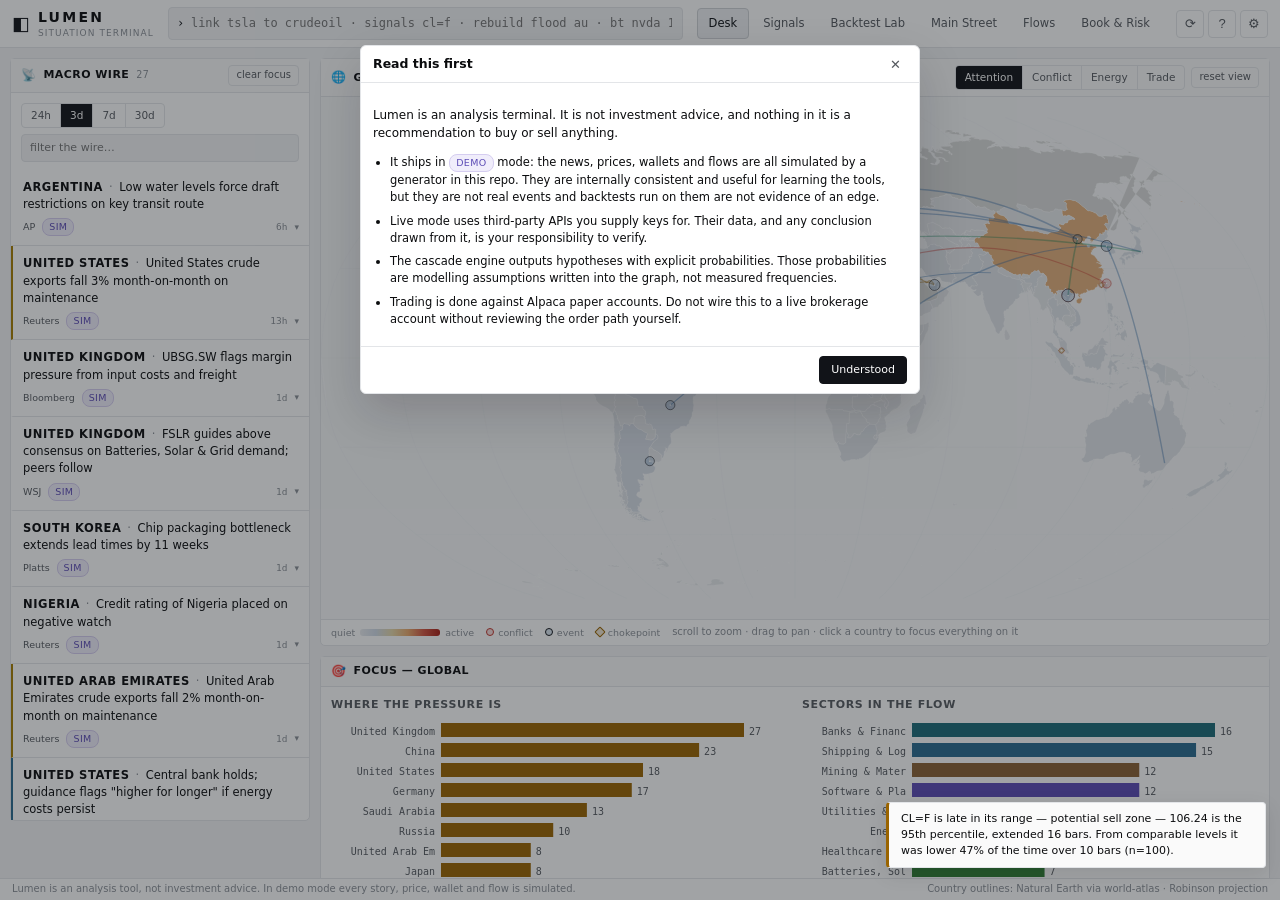
==== commit d86492f2: "Light theme, fixed map geometry, inline story roll-down THEME Converted the whole app from the dark " ====
--- a/lumen-terminal.html
+++ b/lumen-terminal.html
@@ -9,19 +9,26 @@
 <style>
 /* Lumen Terminal — dark operations theme. */
 :root {
-  /* This terminal commits to one dark visual world by design; say so explicitly so it holds
-     on any host ground rather than inheriting a light one. */
-  color-scheme: dark;
-  --bg:#080a0e; --panel:#0d1117; --panel2:#111823; --line:#1e2836; --grid:#161e29;
-  --txt:#d7dee8; --dim:#7d8896; --dim2:#59646f;
-  --accent:#4c9aff; --accent2:#2f6dd0;
-  --up:#31c48d; --down:#f05252; --warn:#e8a33d; --sim:#8f7fe0; --info:#5fb3a1;
+  /* Light terminal: white surfaces, black type, hairline rules. Colour is spent only where it
+     carries information — direction, severity, sector identity — never on chrome. */
+  color-scheme: light;
+  --bg:#f2f3f5; --panel:#ffffff; --panel2:#fafafa; --line:#e3e5e8; --line2:#cfd2d6;
+  --grid:#eceef1; --track:#e8eaed; --hover:#f4f5f7; --sel:#eef0f3;
+  --txt:#0b0c0e; --dim:#55595f; --dim2:#8a8f96;
+  --accent:#111318; --accent2:#111318; --on-accent:#ffffff;
+  --up:#0a7d4f; --down:#c0342b; --warn:#9a6400; --sim:#5b4bb5; --info:#1d6b78;
+  --up-bg:#eaf6f0; --up-bd:#bfe3d2;
+  --down-bg:#fdeeed; --down-bd:#f2c9c6;
+  --warn-bg:#fdf3e2; --warn-bd:#ecd7a8;
+  --sim-bg:#f0edfb; --sim-bd:#d5cdf0;
+  --info-bg:#eef2f7; --info-bd:#c8d6e4;
+  --shadow:0 6px 20px rgba(15,18,22,.10);
   --mono: ui-monospace, SFMono-Regular, "SF Mono", Menlo, Consolas, monospace;
   --sans: "Inter", "Segoe UI", system-ui, -apple-system, sans-serif;
   --r:4px;
 }
 * { box-sizing:border-box; }
-html { height:100%; background:#080a0e; }
+html { height:100%; background:var(--bg); }
 body { height:100%; }
 body {
   margin:0; background:var(--bg); color:var(--txt);
@@ -31,8 +38,8 @@
 }
 ::-webkit-scrollbar { width:9px; height:9px; }
 ::-webkit-scrollbar-track { background:transparent; }
-::-webkit-scrollbar-thumb { background:#222c3a; border-radius:5px; }
-::-webkit-scrollbar-thumb:hover { background:#2e3a4b; }
+::-webkit-scrollbar-thumb { background:var(--line2); border-radius:5px; }
+::-webkit-scrollbar-thumb:hover { background:var(--dim2); }
 a { color:var(--accent); }
 h3,h4 { margin:0 0 6px; font-weight:600; }
 h4 { font-size:11px; color:var(--dim); text-transform:uppercase; letter-spacing:.06em; }
@@ -55,14 +62,14 @@
   width:100%; background:var(--bg); border:1px solid var(--line); color:var(--txt);
   border-radius:var(--r); padding:7px 10px 7px 22px; font-family:var(--mono); font-size:12px; outline:none;
 }
-#cmd:focus { border-color:var(--accent2); box-shadow:0 0 0 2px rgba(76,154,255,.13); }
+#cmd:focus { border-color:var(--accent2); box-shadow:0 0 0 2px rgba(17,19,24,.13); }
 .cmd-drop {
   display:none; position:absolute; top:36px; left:0; right:0; z-index:200;
   background:var(--panel2); border:1px solid var(--line); border-radius:var(--r);
-  max-height:340px; overflow:auto; box-shadow:0 12px 34px rgba(0,0,0,.6);
+  max-height:340px; overflow:auto; box-shadow:0 12px 28px rgba(15,18,22,.14);
 }
-.cmd-s { display:flex; align-items:center; gap:9px; padding:6px 10px; cursor:pointer; border-bottom:1px solid #141b25; }
-.cmd-s:hover, .cmd-s.on { background:#18202c; }
+.cmd-s { display:flex; align-items:center; gap:9px; padding:6px 10px; cursor:pointer; border-bottom:1px solid var(--hover); }
+.cmd-s:hover, .cmd-s.on { background:var(--sel); }
 .cmd-s code { color:var(--accent); font-size:11px; min-width:150px; }
 .cmd-s span { color:var(--dim); font-size:11px; flex:1; }
 
@@ -71,8 +78,8 @@
   background:none; border:1px solid transparent; color:var(--dim); cursor:pointer;
   padding:6px 11px; border-radius:var(--r); font:inherit; font-size:11.5px; white-space:nowrap;
 }
-.nav-b:hover { color:var(--txt); background:#141b25; }
-.nav-b.on { color:var(--accent); background:#111d2e; border-color:#1d3a5c; }
+.nav-b:hover { color:var(--txt); background:var(--hover); }
+.nav-b.on { color:var(--accent); background:var(--sel); border-color:var(--line2); }
 .top-actions { display:flex; gap:4px; margin-left:auto; }
 .icon-b {
   background:none; border:1px solid var(--line); color:var(--dim); width:28px; height:28px;
@@ -80,39 +87,11 @@
 }
 .icon-b:hover { color:var(--accent); border-color:var(--accent2); }
 
-/* ---------- status strip ---------- */
-#status {
-  display:flex; align-items:center; gap:16px; height:26px; flex:0 0 26px;
-  padding:0 12px; background:#0a0d12; border-bottom:1px solid var(--line);
-  font-family:var(--mono); font-size:10.5px; overflow:hidden;
-}
-.st-clock { display:flex; gap:7px; align-items:baseline; }
-.st-clock b { color:var(--txt); }
-.st-clock span { color:var(--dim2); }
-.st-sess { display:flex; gap:6px; }
-.sess { color:var(--dim2); letter-spacing:.05em; }
-.sess.on { color:var(--up); }
-.sess.on::before { content:'●'; margin-right:3px; font-size:8px; }
-.st-tick { display:flex; gap:14px; overflow:hidden; flex:1; }
-.tk { display:flex; gap:5px; align-items:baseline; cursor:pointer; white-space:nowrap; }
-.tk:hover b { color:var(--accent); }
-.tk b { color:var(--dim); font-weight:500; }
-.tk i { font-style:normal; }
-.tk u { text-decoration:none; font-size:10px; }
-.st-right { display:flex; gap:8px; margin-left:auto; align-items:center; }
-.regime { padding:1px 7px; border-radius:9px; border:1px solid; font-size:9.5px; letter-spacing:.06em; }
-.regime.r-calm { color:var(--up); border-color:#1e4a39; background:#0d1c17; }
-.regime.r-elev { color:var(--warn); border-color:#4a3a1a; background:#1c160c; }
-.regime.r-high { color:var(--down); border-color:#4d2020; background:#1c0e0e; }
-.mode { padding:1px 7px; border-radius:9px; font-size:9.5px; letter-spacing:.08em; border:1px solid; }
-.mode.m-demo { color:var(--sim); border-color:#3a3160; background:#15122a; }
-.mode.m-live { color:var(--up); border-color:#1e4a39; background:#0d1c17; }
-
 /* ---------- layout ---------- */
 #view { flex:1; overflow:auto; padding:10px; }
 #foot {
   flex:0 0 22px; height:22px; display:flex; align-items:center; gap:10px; padding:0 12px;
-  background:#0a0d12; border-top:1px solid var(--line); color:var(--dim2); font-size:10px;
+  background:var(--panel); border-top:1px solid var(--line); color:var(--dim2); font-size:10px;
 }
 #foot .sp { flex:1; }
 
@@ -120,7 +99,7 @@
 .pnl { background:var(--panel); border:1px solid var(--line); border-radius:5px; margin-bottom:10px; }
 .pnl-h {
   display:flex; align-items:center; gap:10px; padding:6px 10px;
-  border-bottom:1px solid var(--line); background:linear-gradient(#101722,#0d131c);
+  border-bottom:1px solid var(--line); background:var(--panel2);
 }
 .pnl-t { display:flex; align-items:center; gap:7px; font-size:11px; font-weight:600; letter-spacing:.04em; text-transform:uppercase; color:var(--txt); }
 .pnl-i { font-size:12px; }
@@ -144,29 +123,29 @@
 .stat-s { color:var(--dim2); font-size:9.5px; margin-top:1px; }
 
 .badge { display:inline-block; padding:1px 6px; border-radius:8px; font-size:9.5px; letter-spacing:.04em;
-  border:1px solid var(--line); color:var(--dim); background:#121a25; white-space:nowrap; }
-.b-up { color:var(--up); border-color:#1e4a39; background:#0d1c17; }
-.b-down { color:var(--down); border-color:#4d2020; background:#1c0e0e; }
-.b-warn { color:var(--warn); border-color:#4a3a1a; background:#1c160c; }
-.b-i { color:var(--accent); border-color:#1d3a5c; background:#0e1826; }
-.b-sim { color:var(--sim); border-color:#3a3160; background:#15122a; }
+  border:1px solid var(--line); color:var(--dim); background:var(--panel2); white-space:nowrap; }
+.b-up { color:var(--up); border-color:var(--up-bd); background:var(--up-bg); }
+.b-down { color:var(--down); border-color:var(--down-bd); background:var(--down-bg); }
+.b-warn { color:var(--warn); border-color:var(--warn-bd); background:var(--warn-bg); }
+.b-i { color:var(--accent); border-color:var(--line2); background:var(--info-bg); }
+.b-sim { color:var(--sim); border-color:var(--sim-bd); background:var(--sim-bg); }
 
 .chip {
-  background:#121a25; border:1px solid var(--line); color:var(--dim); cursor:pointer;
+  background:var(--panel2); border:1px solid var(--line); color:var(--dim); cursor:pointer;
   border-radius:10px; padding:2px 8px; font:inherit; font-size:10px; white-space:nowrap;
 }
 .chip:hover { color:var(--txt); border-color:var(--accent2); }
-.chip.on { color:var(--accent); border-color:var(--accent2); background:#0e1826; }
+.chip.on { color:var(--accent); border-color:var(--accent2); background:var(--info-bg); }
 .chip.tick { font-family:var(--mono); }
 .chip.tick.up { color:var(--up); } .chip.tick.down { color:var(--down); }
-.chip.choke { color:var(--warn); border-color:#4a3a1a; }
+.chip.choke { color:var(--warn); border-color:var(--warn-bd); }
 .btn {
-  background:#141d29; border:1px solid var(--line); color:var(--txt); cursor:pointer;
+  background:var(--panel2); border:1px solid var(--line); color:var(--txt); cursor:pointer;
   padding:5px 11px; border-radius:var(--r); font:inherit; font-size:11px;
 }
 .btn:hover { border-color:var(--accent2); }
-.btn.primary { background:#123055; border-color:#1d4c85; color:#cfe3ff; }
-.btn.primary:hover { background:#17406f; }
+.btn.primary { background:var(--accent); border-color:var(--accent); color:var(--on-accent); }
+.btn.primary:hover { background:#2b2e35; }
 .mini {
   background:none; border:1px solid var(--line); color:var(--dim); cursor:pointer;
   padding:2px 7px; border-radius:var(--r); font:inherit; font-size:10px;
@@ -179,10 +158,10 @@
   padding:4px 9px; cursor:pointer; font:inherit; font-size:10.5px; white-space:nowrap;
 }
 .seg-b:last-child { border-right:none; }
-.seg-b:hover { background:#141b25; color:var(--txt); }
-.seg-b.on { background:#123055; color:#cfe3ff; }
-
-.bar { height:5px; background:#151d27; border-radius:3px; overflow:hidden; }
+.seg-b:hover { background:var(--hover); color:var(--txt); }
+.seg-b.on { background:var(--accent); color:var(--on-accent); }
+
+.bar { height:5px; background:var(--track); border-radius:3px; overflow:hidden; }
 .bar i { display:block; height:100%; background:var(--accent); }
 .bar i.b-up { background:var(--up); } .bar i.b-down { background:var(--down); } .bar i.b-warn { background:var(--warn); }
 
@@ -190,7 +169,7 @@
 .cv { display:block; width:100%; }
 .spark { display:block; }
 .empty { padding:20px 12px; text-align:center; color:var(--dim2); }
-.empty small { display:block; margin-top:4px; font-size:10px; color:#4a545f; }
+.empty small { display:block; margin-top:4px; font-size:10px; color:var(--dim2); }
 .note { color:var(--dim); font-size:11px; margin:6px 0; line-height:1.5; }
 .note.small { font-size:10px; color:var(--dim2); }
 .ok-note { color:var(--up); font-size:11px; }
@@ -205,12 +184,12 @@
   text-align:left; color:var(--dim2); font-weight:500; font-size:9.5px; text-transform:uppercase;
   letter-spacing:.05em; padding:4px 7px; border-bottom:1px solid var(--line); white-space:nowrap;
 }
-.tbl td { padding:4px 7px; border-bottom:1px solid #131a24; vertical-align:middle; }
-.tbl tbody tr:hover { background:#101722; }
+.tbl td { padding:4px 7px; border-bottom:1px solid var(--line); vertical-align:middle; }
+.tbl tbody tr:hover { background:var(--hover); }
 .tbl tr.clk { cursor:pointer; }
 .tbl tr.win td:first-child { box-shadow:inset 2px 0 0 var(--up); }
 .tbl tr.loss td:first-child { box-shadow:inset 2px 0 0 var(--down); }
-.tbl tr.cur { background:#111d2e; }
+.tbl tr.cur { background:var(--sel); }
 .a-r { text-align:right; font-family:var(--mono); }
 .a-c { text-align:center; }
 .addr { font-size:10px; color:var(--dim); }
@@ -237,72 +216,120 @@
 .desk-l,.desk-m,.desk-r { min-width:0; }
 
 .wire-f { display:flex; gap:6px; margin-bottom:6px; flex-wrap:wrap; }
-.wire-k { display:flex; gap:4px; flex-wrap:wrap; margin-bottom:6px; }
 .wire-s { margin-bottom:8px; }
-.wire { max-height:calc(100vh - 300px); overflow-y:auto; margin:0 -10px -10px; }
+.wire { max-height:calc(100vh - 250px); overflow-y:auto; margin:0 -10px -10px; }
 .wire.compact { max-height:none; margin:0; }
-.st { padding:7px 10px; border-bottom:1px solid #131a24; cursor:pointer; border-left:2px solid transparent; }
-.st:hover { background:#101722; }
+.st { padding:9px 10px; border-bottom:1px solid var(--line); cursor:pointer; border-left:2px solid transparent; }
+.st:hover { background:var(--hover); }
 .st.hot { border-left-color:var(--down); }
-.st.k-conflict { border-left-color:#7a2d2d; }
-.st.k-energy { border-left-color:#7a5b1e; }
-.st.k-monetary { border-left-color:#2d5a7a; }
-.st.k-trade { border-left-color:#2d7a5f; }
-.st-top { display:flex; align-items:center; gap:6px; margin-bottom:3px; font-size:9.5px; color:var(--dim2); }
+.st.k-conflict { border-left-color:#b03a2e; }
+.st.k-energy { border-left-color:#a67c00; }
+.st.k-monetary { border-left-color:#2a6b8f; }
+.st.k-trade { border-left-color:#1f7a5a; }
 .st-k { text-transform:uppercase; letter-spacing:.05em; color:var(--dim2); }
 .st-src { color:var(--dim); }
-.st-ago { margin-left:auto; font-family:var(--mono); }
-.st-h { font-size:11.5px; font-weight:500; line-height:1.4; margin:0 0 4px; color:var(--txt);
+.st-ago { font-family:var(--mono); }
+.st-line { display:block; }
+.st-ctry {
+  display:inline; font-weight:700; color:var(--txt); font-size:11.5px;
+  text-transform:uppercase; letter-spacing:.045em; margin-right:6px;
+}
+.st-ctry::after { content:'·'; margin-left:6px; color:var(--dim2); font-weight:400; }
+.st-h { display:inline; font-size:11.5px; font-weight:400; line-height:1.5; margin:0; color:var(--txt);
   text-transform:none; letter-spacing:normal; }
+.st-foot { display:flex; align-items:center; gap:7px; margin-top:5px; font-size:9.5px; color:var(--dim2); }
+.st-foot .st-ago { margin-left:auto; }
+.st-caret { font-style:normal; color:var(--dim2); transition:transform .16s; font-size:9px; }
+.st.open .st-caret { transform:rotate(180deg); }
+.st.open { background:var(--panel2); border-left-color:var(--accent); }
 .st-tags { display:flex; gap:4px; flex-wrap:wrap; }
+
+/* roll-down */
+.st-roll { display:none; padding:9px 0 4px; border-top:1px solid var(--line); margin-top:8px; }
+.st.open .st-roll { display:block; }
+.roll-meta { display:flex; gap:10px; font-size:9.5px; color:var(--dim2); font-family:var(--mono); margin-bottom:7px; }
+.roll-sum { color:var(--dim); font-size:10.5px; line-height:1.55; margin:7px 0 0; }
+.roll-src { margin-top:9px; font-size:10px; color:var(--dim2); }
+.roll-sec { margin-top:12px; }
+.roll-sec h5 {
+  display:flex; align-items:center; gap:8px; margin:0 0 6px; font-size:9.5px; font-weight:600;
+  color:var(--dim2); text-transform:uppercase; letter-spacing:.06em;
+}
+.roll-sec h5 .mini { margin-left:auto; }
+.mini-chain { display:flex; flex-wrap:wrap; gap:4px; align-items:center; line-height:1.9; }
+.mc-seg { display:inline-flex; align-items:center; gap:4px; }
+.mc-seg b { background:var(--panel); border:1px solid var(--line2); border-radius:9px; padding:2px 7px; font-size:10px; font-weight:500; }
+.mc-seg i { font-style:normal; color:var(--warn); font-family:var(--mono); font-size:9px; }
+.mc-seg u { text-decoration:none; color:var(--dim2); }
+.mini-wl { display:flex; flex-direction:column; gap:6px; margin-top:9px; }
+.mw { display:flex; gap:8px; align-items:flex-start; }
+.mw-l { font-size:9px; text-transform:uppercase; letter-spacing:.06em; padding:2px 6px; border-radius:8px; flex:0 0 auto; }
+.mw.up .mw-l { color:var(--up); background:var(--up-bg); border:1px solid var(--up-bd); }
+.mw.down .mw-l { color:var(--down); background:var(--down-bg); border:1px solid var(--down-bd); }
+.mw > div { display:flex; flex-wrap:wrap; gap:9px; }
+.mw-s { display:flex; flex-direction:column; }
+.mw-s b { font-size:10.5px; font-weight:500; }
+.mw-s em { font-style:normal; font-family:var(--mono); font-size:9px; color:var(--dim2); }
+.mini-link { display:flex; gap:9px; align-items:center; }
+.ml-score {
+  font-family:var(--mono); font-size:17px; padding:3px 9px; border-radius:var(--r);
+  border:1px solid var(--line2); background:var(--panel);
+}
+.ml-score.t-up { color:var(--up); border-color:var(--up-bd); background:var(--up-bg); }
+.ml-score.t-warn { color:var(--warn); border-color:var(--warn-bd); background:var(--warn-bg); }
+.ml-b b { display:block; font-size:11px; }
+.ml-b span { color:var(--dim2); font-size:9.5px; }
+.mini-path { display:flex; flex-wrap:wrap; gap:4px; align-items:center; margin-top:7px; line-height:1.9; }
+.mini-path b { font-size:10px; font-weight:500; background:var(--panel); border:1px solid var(--line); border-radius:9px; padding:2px 7px; }
+.mini-path u { text-decoration:none; color:var(--dim2); margin:0 2px; }
 .imp { display:inline-flex; gap:1.5px; }
-.imp i { width:4px; height:4px; border-radius:1px; background:#222c3a; display:block; }
+.imp i { width:4px; height:4px; border-radius:1px; background:var(--line2); display:block; }
 .imp i.on { background:var(--dim); }
 .imp i.on.i4 { background:var(--warn); }
 .imp i.on.i5 { background:var(--down); }
 
 /* map */
 .p-map .pnl-b { position:relative; }
-.map-host { position:relative; background:#070a0e; }
+.map-host { position:relative; background:#f7f8f9; }
 .worldmap { display:block; width:100%; height:min(58vh,620px); cursor:grab; }
 .worldmap.dragging { cursor:grabbing; }
-.lm-grat-l { fill:none; stroke:#111925; stroke-width:.8; }
-.lm-c { fill:#141c26; stroke:#0a0d12; stroke-width:.6; transition:fill .25s; }
-.lm-c.known { fill:#1a2330; }
+.lm-grat-l { fill:none; stroke:var(--grid); stroke-width:.8; }
+.lm-c { fill:#e6e8eb; stroke:var(--panel); stroke-width:.6; transition:fill .25s; }
+.lm-c.known { fill:#dfe3e8; }
 .lm-c:hover { stroke:var(--accent); stroke-width:1.1; }
 .lm-c.sel { stroke:var(--accent); stroke-width:1.6; }
 .lm-c.dim { opacity:.42; }
-.lm-arc { fill:none; stroke:rgba(76,154,255,.42); }
-.lm-arc-conflict { stroke:rgba(240,82,82,.5); }
-.lm-arc-energy { stroke:rgba(232,163,61,.5); }
-.lm-arc-trade { stroke:rgba(49,196,141,.42); }
+.lm-arc { fill:none; stroke:rgba(37,99,160,.38); }
+.lm-arc-conflict { stroke:rgba(192,52,43,.42); }
+.lm-arc-energy { stroke:rgba(154,100,0,.42); }
+.lm-arc-trade { stroke:rgba(10,125,79,.36); }
 .lm-arc:hover { stroke-width:3; }
 .lm-pin { cursor:pointer; }
-.lm-pin-shape { fill:rgba(76,154,255,.22); stroke:var(--accent); stroke-width:1.1; }
+.lm-pin-shape { fill:rgba(37,99,160,.18); stroke:var(--accent); stroke-width:1.1; }
 .lm-pin-core { fill:#fff; }
-.lm-pin-conflict .lm-pin-shape { fill:rgba(240,82,82,.24); stroke:var(--down); }
-.lm-pin-choke .lm-pin-shape { fill:rgba(232,163,61,.24); stroke:var(--warn); }
+.lm-pin-conflict .lm-pin-shape { fill:rgba(192,52,43,.18); stroke:var(--down); }
+.lm-pin-choke .lm-pin-shape { fill:rgba(154,100,0,.18); stroke:var(--warn); }
 .lm-pulse { fill:none; stroke:var(--down); stroke-width:1; opacity:.6; animation:pulse 2.4s ease-out infinite; }
 @keyframes pulse { 0%{ transform:scale(.6); opacity:.7; } 100%{ transform:scale(2.6); opacity:0; } }
 .map-tip {
-  position:absolute; z-index:50; background:#0f1620; border:1px solid var(--line);
+  position:absolute; z-index:50; background:var(--panel); border:1px solid var(--line);
   padding:5px 8px; border-radius:var(--r); pointer-events:none; max-width:250px; font-size:10.5px;
-  box-shadow:0 6px 18px rgba(0,0,0,.6);
+  box-shadow:var(--shadow);
 }
 .map-tip b { display:block; color:var(--txt); }
 .map-tip span { color:var(--dim2); font-size:9.5px; }
 .map-legend { display:flex; align-items:center; gap:12px; padding:5px 10px; border-top:1px solid var(--line); flex-wrap:wrap; }
 .lg-scale { display:flex; align-items:center; gap:5px; font-size:9.5px; color:var(--dim2); }
 .lg-grad { display:inline-block; width:80px; height:7px; border-radius:3px;
-  background:linear-gradient(90deg,#1a222d,#1e4258,#486c5a,#bc943c,#d6543c,#e83434); }
+  background:linear-gradient(90deg,#e9ebee,#cfd9e6,#e4d6a8,#e8a86a,#d1523f,#a81f16); }
 .lg-k { display:flex; align-items:center; gap:4px; font-size:9.5px; color:var(--dim2); }
 .lg-pin { width:8px; height:8px; border-radius:50%; display:inline-block; border:1px solid; }
-.lg-pin.lm-pin-event { border-color:var(--accent); background:rgba(76,154,255,.25); }
-.lg-pin.lm-pin-conflict { border-color:var(--down); background:rgba(240,82,82,.25); }
-.lg-pin.lm-pin-choke { border-color:var(--warn); background:rgba(232,163,61,.25); transform:rotate(45deg); border-radius:1px; }
+.lg-pin.lm-pin-event { border-color:var(--accent); background:rgba(37,99,160,.18); }
+.lg-pin.lm-pin-conflict { border-color:var(--down); background:rgba(192,52,43,.18); }
+.lg-pin.lm-pin-choke { border-color:var(--warn); background:rgba(154,100,0,.18); transform:rotate(45deg); border-radius:1px; }
 .sw { display:inline-block; width:9px; height:9px; border-radius:2px; margin:0 3px; }
-.sw.up { background:rgba(49,196,141,.4); border:1px solid var(--up); }
-.sw.down { background:rgba(240,82,82,.4); border:1px solid var(--down); }
+.sw.up { background:rgba(10,125,79,.28); border:1px solid var(--up); }
+.sw.down { background:rgba(192,52,43,.28); border:1px solid var(--down); }
 
 .brief2 { display:grid; grid-template-columns:1fr 1fr; gap:14px; }
 @media (max-width:900px){ .brief2 { grid-template-columns:1fr; } }
@@ -316,7 +343,7 @@
   padding:7px 9px; cursor:pointer; color:var(--txt); font:inherit;
 }
 .seed-c:hover { border-color:var(--accent2); }
-.seed-c.on { background:#111d2e; border-color:var(--accent2); }
+.seed-c.on { background:var(--sel); border-color:var(--accent2); }
 .seed-c b { display:block; font-size:11.5px; margin-bottom:2px; }
 .seed-c span { color:var(--dim2); font-size:9.5px; }
 .casc-ctl { display:grid; grid-template-columns:repeat(auto-fit,minmax(230px,1fr)); gap:14px; }
@@ -327,16 +354,16 @@
 .read-head h3 { font-size:15px; margin:0; }
 .chain-text { display:flex; flex-wrap:wrap; gap:5px; align-items:center; margin:10px 0; line-height:2; }
 .ct-seg { display:inline-flex; align-items:center; gap:5px; }
-.ct-seg b { background:#121a25; border:1px solid var(--line); border-radius:10px; padding:3px 9px; font-size:11px; font-weight:500; }
+.ct-seg b { background:var(--panel2); border:1px solid var(--line); border-radius:10px; padding:3px 9px; font-size:11px; font-weight:500; }
 .ct-seg i { font-style:normal; color:var(--warn); font-family:var(--mono); font-size:9.5px; }
 .ct-seg u { text-decoration:none; color:var(--dim2); margin:0 2px; }
 
-.graph-host { overflow-x:auto; padding:6px; background:#080b10; }
+.graph-host { overflow-x:auto; padding:6px; background:var(--panel2); }
 .cgraph { display:block; }
-.cg-e { fill:none; stroke:#25405e; opacity:.75; }
-.cg-e.neg { stroke:#5a2a2a; }
+.cg-e { fill:none; stroke:#aab3bd; opacity:.75; }
+.cg-e.neg { stroke:#e0b0ab; }
 .cg-n { cursor:pointer; }
-.cg-n rect { fill:#121a25; stroke:#22303f; }
+.cg-n rect { fill:var(--panel2); stroke:var(--line2); }
 .cg-n:hover rect { stroke:var(--accent); }
 .cg-n.sel rect { stroke:var(--accent); stroke-width:1.6; }
 .cg-n .cg-bar { fill:var(--accent); stroke:none; }
@@ -347,7 +374,7 @@
 .cg-n .cg-sub { fill:var(--dim2); font-size:8.5px; font-family:var(--mono); }
 
 .sec-list { display:flex; flex-direction:column; gap:9px; }
-.sec-row { border-bottom:1px solid #131a24; padding-bottom:8px; }
+.sec-row { border-bottom:1px solid var(--line); padding-bottom:8px; }
 .sec-h { display:flex; align-items:center; gap:6px; margin-bottom:4px; }
 .sec-h b { flex:1; font-size:11.5px; font-weight:500; }
 .modal-b h3, .read-head h3, .vd-t h3 { text-transform:none; letter-spacing:normal; }
@@ -374,8 +401,8 @@
   display:flex; align-items:center; gap:9px; padding:6px 10px; margin-bottom:10px;
   border:1px solid var(--line); border-radius:var(--r); background:var(--panel); font-size:11px; flex-wrap:wrap;
 }
-.bt-banner.tone-sim { border-color:#3a3160; background:#12101f; }
-.bt-banner.tone-up { border-color:#1e4a39; background:#0c1714; }
+.bt-banner.tone-sim { border-color:var(--sim-bd); background:var(--sim-bg); }
+.bt-banner.tone-up { border-color:var(--up-bd); background:var(--up-bg); }
 .bt-warn { color:var(--warn); font-size:10.5px; flex-basis:100%; }
 .chart-host { padding:4px; }
 .chart-top { display:flex; gap:10px; align-items:baseline; padding:0 4px 6px; }
@@ -407,17 +434,17 @@
 .vd-read li { font-size:11.5px; margin-bottom:5px; line-height:1.5; }
 .paths { display:flex; flex-direction:column; gap:10px; }
 .path { border:1px solid var(--line); border-radius:var(--r); padding:8px; background:var(--panel2); }
-.path.best { border-color:#1d3a5c; }
+.path.best { border-color:var(--line2); }
 .path-h { display:flex; gap:8px; align-items:center; margin-bottom:6px; }
 .path-w { color:var(--dim2); font-family:var(--mono); font-size:9.5px; }
 .path-n { display:flex; flex-wrap:wrap; gap:5px; align-items:center; margin-bottom:6px; }
 .pn { display:inline-flex; align-items:center; gap:5px; }
-.pn b { font-size:11px; font-weight:500; padding:2px 7px; border-radius:9px; background:#121a25; border:1px solid var(--line); }
+.pn b { font-size:11px; font-weight:500; padding:2px 7px; border-radius:9px; background:var(--panel2); border:1px solid var(--line); }
 .pn.t-ticker b { color:var(--accent); }
 .pn.t-country b { color:var(--warn); }
 .pn.t-factor b { color:var(--info); }
 .pn.t-sector b { color:var(--sim); }
-.pn.t-choke b { color:#e07f9a; }
+.pn.t-choke b { color:#b5527a; }
 .pn u { text-decoration:none; color:var(--dim2); }
 .path-why { margin:0; padding-left:15px; }
 .path-why li { color:var(--dim); font-size:10.5px; margin-bottom:3px; line-height:1.45; }
@@ -434,13 +461,13 @@
 .warns li.w-high { color:var(--down); }
 .warns li.w-med { color:var(--warn); }
 .hedges { margin:0; padding-left:0; list-style:none; }
-.hedges li { padding:6px 0; border-bottom:1px solid #131a24; font-size:11px; line-height:1.5; }
+.hedges li { padding:6px 0; border-bottom:1px solid var(--line); font-size:11px; line-height:1.5; }
 .alp-off { display:flex; gap:9px; align-items:center; flex-wrap:wrap; font-size:11px; color:var(--dim); }
 .size-out { margin-top:10px; }
 
 /* ---------- modal ---------- */
-.modal-back { position:fixed; inset:0; background:rgba(4,6,9,.74); z-index:500; display:flex; align-items:flex-start; justify-content:center; padding:5vh 16px; overflow:auto; }
-.modal { background:var(--panel); border:1px solid var(--line); border-radius:6px; width:min(560px,100%); box-shadow:0 24px 60px rgba(0,0,0,.65); }
+.modal-back { position:fixed; inset:0; background:rgba(22,25,30,.40); z-index:500; display:flex; align-items:flex-start; justify-content:center; padding:5vh 16px; overflow:auto; }
+.modal { background:var(--panel); border:1px solid var(--line); border-radius:6px; width:min(560px,100%); box-shadow:0 20px 48px rgba(15,18,22,.18); }
 .modal.wide { width:min(1000px,100%); }
 .modal-h { display:flex; align-items:center; padding:9px 12px; border-bottom:1px solid var(--line); }
 .modal-h b { font-size:12.5px; }
@@ -458,7 +485,7 @@
 .set-sec h4 { margin-bottom:8px; }
 .set-sec .fld { margin-bottom:9px; }
 .help-list { display:flex; flex-direction:column; gap:2px; }
-.help-row { display:grid; grid-template-columns:190px 1fr auto; gap:9px; align-items:center; padding:5px 0; border-bottom:1px solid #131a24; }
+.help-row { display:grid; grid-template-columns:190px 1fr auto; gap:9px; align-items:center; padding:5px 0; border-bottom:1px solid var(--line); }
 .help-row code { color:var(--accent); font-size:11px; }
 .help-row span { color:var(--dim); font-size:11px; }
 .modal-b ul { margin:6px 0; padding-left:17px; }
@@ -469,7 +496,7 @@
 .toast {
   background:var(--panel2); border:1px solid var(--line); border-left:3px solid var(--accent);
   padding:8px 12px; border-radius:var(--r); max-width:380px; font-size:11px;
-  box-shadow:0 8px 24px rgba(0,0,0,.55); animation:slidein .18s ease-out;
+  box-shadow:var(--shadow); animation:slidein .18s ease-out;
 }
 .toast.t-up { border-left-color:var(--up); }
 .toast.t-down,.toast.t-warn { border-left-color:var(--warn); }
@@ -481,7 +508,7 @@
 @media (max-width:1100px){ .sig-ctl { grid-template-columns:1fr; } }
 .nav-dot {
   display:inline-block; margin-left:5px; min-width:15px; height:15px; line-height:15px;
-  border-radius:8px; background:var(--down); color:#0b0e13; font-size:9px; font-style:normal;
+  border-radius:8px; background:var(--down); color:var(--on-accent); font-size:9px; font-style:normal;
   text-align:center; padding:0 4px; font-weight:700; vertical-align:middle;
 }
 .exh-head { display:flex; gap:14px; align-items:center; margin-bottom:12px; flex-wrap:wrap; }
@@ -498,8 +525,8 @@
 .exh-px { font-family:var(--mono); font-style:normal; color:var(--dim); font-size:14px; }
 .exh-t > div { display:flex; gap:5px; flex-wrap:wrap; }
 .range-bar { margin:12px 0 22px; }
-.rb-track { position:relative; height:7px; background:#151d27; border-radius:4px; }
-.rb-fill { display:block; height:100%; border-radius:4px; background:linear-gradient(90deg,#1e4258,#486c5a,#bc943c,#d6543c); }
+.rb-track { position:relative; height:7px; background:var(--track); border-radius:4px; }
+.rb-fill { display:block; height:100%; border-radius:4px; background:linear-gradient(90deg,#cfd9e6,#e4d6a8,#e8a86a,#c0342b); }
 .rb-mark { position:absolute; top:-4px; width:2px; height:15px; background:var(--txt); transform:translateX(-1px); }
 .rb-now { position:absolute; top:14px; transform:translateX(-50%); font-family:var(--mono); font-size:11px; color:var(--txt); white-space:nowrap; }
 .rb-lbl { display:flex; justify-content:space-between; margin-top:4px; font-family:var(--mono); font-size:10px; color:var(--dim2); }
@@ -507,13 +534,13 @@
 .tbl td.thin { color:var(--dim2); }
 .det-grid { display:grid; grid-template-columns:repeat(auto-fit,minmax(250px,1fr)); gap:9px; }
 .det { border:1px solid var(--line); border-radius:var(--r); padding:8px; background:var(--panel2); opacity:.6; }
-.det.hit { opacity:1; border-color:#33404f; }
+.det.hit { opacity:1; border-color:var(--line2); }
 .det-h { display:flex; gap:6px; align-items:center; margin-bottom:4px; }
 .det-h b { font-size:11.5px; flex:1; }
 .det-i { font-size:13px; }
 .det-n { color:var(--dim2); font-size:9.5px; font-family:var(--mono); }
 .det p { margin:0; color:var(--dim); font-size:10.5px; line-height:1.5; }
-.pin-note { margin-top:10px; padding:8px; border:1px solid #4a3a1a; background:#1c160c; border-radius:var(--r); font-size:11px; }
+.pin-note { margin-top:10px; padding:8px; border:1px solid var(--warn-bd); background:var(--warn-bg); border-radius:var(--r); font-size:11px; }
 .rules { display:flex; flex-direction:column; gap:9px; margin-top:9px; }
 .rule { border:1px solid var(--line); border-radius:var(--r); padding:9px; background:var(--panel2); }
 .rule.off { opacity:.48; }
@@ -523,8 +550,8 @@
 .rule-f { display:grid; grid-template-columns:repeat(auto-fit,minmax(130px,1fr)); gap:9px; }
 .rule-last { margin-top:6px; font-size:9.5px; color:var(--dim2); font-family:var(--mono); }
 .alog { display:flex; flex-direction:column; }
-.al { padding:8px 0; border-bottom:1px solid #131a24; cursor:pointer; border-left:2px solid transparent; padding-left:8px; }
-.al:hover { background:#101722; }
+.al { padding:8px 0; border-bottom:1px solid var(--line); cursor:pointer; border-left:2px solid transparent; padding-left:8px; }
+.al:hover { background:var(--hover); }
 .al.t-down { border-left-color:var(--down); }
 .al.t-warn { border-left-color:var(--warn); }
 .al.t-i { border-left-color:var(--accent); }
@@ -544,20 +571,20 @@
 .bc-pain { color:var(--dim); font-size:10.5px; line-height:1.5; margin:8px 0; }
 .bc-sec { margin-top:8px; }
 .bc-sec h5 { margin:0 0 4px; font-size:9.5px; color:var(--dim2); text-transform:uppercase; letter-spacing:.05em; font-weight:500; }
-.bc-row { display:grid; grid-template-columns:64px 1fr auto 46px; gap:7px; align-items:baseline; padding:3px 0; cursor:pointer; border-bottom:1px solid #131a24; }
-.bc-row:hover { background:#101722; }
+.bc-row { display:grid; grid-template-columns:64px 1fr auto 46px; gap:7px; align-items:baseline; padding:3px 0; cursor:pointer; border-bottom:1px solid var(--line); }
+.bc-row:hover { background:var(--hover); }
 .bc-row code { color:var(--accent); font-size:10px; }
 .bc-n { font-size:10.5px; }
 .bc-w { color:var(--dim2); font-size:9.5px; text-align:right; }
 .bc-row b { font-family:var(--mono); font-size:10px; text-align:right; }
 @media (max-width:620px){ .bc-row { grid-template-columns:60px 1fr 46px; } .bc-w { display:none; } }
 
-.phase { padding:10px 0; border-bottom:1px solid #131a24; opacity:.62; }
+.phase { padding:10px 0; border-bottom:1px solid var(--line); opacity:.62; }
 .phase.on { opacity:1; }
 .phase.done { opacity:.44; }
 .ph-h { display:flex; gap:7px; align-items:center; margin-bottom:6px; flex-wrap:wrap; }
 .ph-h b { font-size:12px; }
-.ph-track { position:relative; height:6px; background:#151d27; border-radius:3px; margin:7px 0; }
+.ph-track { position:relative; height:6px; background:var(--track); border-radius:3px; margin:7px 0; }
 .ph-track i { position:absolute; height:100%; background:var(--accent2); border-radius:3px; }
 .phase.on .ph-track i { background:var(--warn); }
 .ph-track u { position:absolute; top:-4px; width:2px; height:14px; background:var(--txt); }
@@ -594,8 +621,6 @@
     <button id="btn-settings" class="icon-b" title="Settings, API keys and data mode">⚙</button>
   </div>
 </header>
-
-<div id="status"></div>
 
 <main id="view"></main>
 
@@ -872,8 +897,10 @@
 
 /* ==== assets/js/data/world.js ==== */
 // Country outlines: Natural Earth 1:50m via world-atlas, Douglas-Peucker simplified.
+// Generated by tools/build-world.js — do not hand-edit.
+// Rings are split at the antimeridian and features sharing an ISO code are merged.
 // Format: [{id: ISO-3166-1 alpha-2, n: name, r: [flat lon/lat pairs x100]}]
-window.WORLD_GEOMETRY = [{"id":"ZW","n":"Zimbabwe","r":[[3129,-2240,2936,-2219,2904,-2202,2899,-2178,2801,-2155,2767,-2106,2768,-2050,2728,-2048,2718,-2010,2617,-1954,2594,-1894,2524,-1797,2526,-1779,2600,-1797,2702,-1796,2793,-1690,2876,-1653,2891,-1599,2973,-1564,3040,-1564,3041,-1598,3124,-1602,3194,-1643,3295,-1671,3288,-1704,3300,-1831,3270,-1894,3285,-1910,3278,-1939,3299,-1998,3249,-2066,3236,-2114,3243,-2130,3129,-2240]]},{"id":"ZM","n":"Zambia","r":[[3040,-1564,2973,-1564,2897,-1595,2876,-1653,2793,-1690,2702,-1796,2678,-1804,2545,-1785,2493,-1754,2427,-1748,2338,-1764,2215,-1660,2204,-1626,2198,-1300,2396,-1299,2388,-1280,2405,-1140,2397,-1087,2437,-1113,2438,-1142,2529,-1121,2535,-1162,2603,-1189,2683,-1197,2716,-1158,2757,-1223,2841,-1252,2901,-1337,2955,-1325,2977,-1344,2980,-1215,2951,-1223,2949,-1242,2906,-1235,2854,-1188,2838,-1157,2865,-1055,2863,-983,2840,-922,2887,-879,2890,-848,3075,-819,3103,-860,3145,-865,3167,-891,3243,-916,3292,-941,3300,-962,3319,-963,3366,-1059,3326,-1089,3338,-1116,3323,-1142,3325,-1211,3334,-1231,3351,-1235,3297,-1270,3297,-1322,3267,-1359,3299,-1402,3320,-1401,3023,-1499,3040,-1564]]},{"id":"YE","n":"Yemen","r":[[5308,1665,5233,1629,5217,1596,5222,1566,5160,1534,4935,1464,4867,1405,4799,1405,4741,1366,4666,1343,4566,1334,4504,1282,4462,1282,4426,1264,4349,1270,4323,1327,4328,1369,4309,1401,4294,1494,4266,1523,4280,1533,4280,1637,4317,1669,4319,1736,4335,1749,4392,1732,4515,1743,4554,1730,4673,1727,4698,1695,4714,1695,4744,1711,4817,1816,4944,1866,5198,1900,5308,1665],[5376,1264,5451,1255,5372,1232,5331,1253,5353,1272,5376,1264]]},{"id":"VN","n":"Vietnam","r":[[10406,1039,10402,1003,10385,1037,10406,1039],[10797,2151,10741,2128,10735,2105,10716,2095,10668,2100,10675,2074,10655,2053,10652,2029,10598,1994,10562,1897,10589,1850,10650,1795,10648,1772,10635,1777,10783,1632,10803,1633,10882,1538,10930,1386,10927,1328,10945,1260,10933,1275,10922,1265,10926,1195,10899,1134,10726,1040,10701,1066,10695,1040,10673,1054,10661,1047,10676,1030,10647,1030,10679,1012,10660,986,10614,1022,10651,982,10654,960,10638,956,10583,1000,10616,959,10617,940,10550,909,10512,863,10477,860,10490,875,10485,961,10508,1000,10480,1020,10466,1017,10443,1041,10485,1053,10505,1070,10505,1091,10531,1085,10576,1099,10616,1080,10616,1104,10586,1130,10585,1164,10600,1176,10640,1169,10642,1195,10751,1236,10747,1303,10761,1344,10733,1413,10753,1465,10748,1498,10765,1525,10717,1580,10740,1604,10685,1652,10666,1649,10650,1695,10569,1774,10546,1815,10516,1834,10515,1865,10389,1930,10406,1948,10403,1967,10459,1962,10493,2002,10489,2017,10437,2044,10458,2065,10410,2095,10364,2070,10310,2089,10285,2127,10295,2168,10282,2181,10266,2168,10213,2238,10247,2275,10298,2245,10333,2277,10349,2259,10362,2278,10394,2254,10414,2280,10437,2270,10469,2282,10486,2314,10527,2334,10584,2292,10615,2297,10678,2278,10655,2250,10666,2198,10697,2192,10735,2161,10776,2166,10797,2151]]},{"id":"VE","n":"Venezuela","r":[[-6082,914,-6094,911,-6073,920,-6082,914],[-6385,1113,-6392,1089,-6440,1098,-6385,1113],[-6100,887,-6107,895,-6091,907,-6086,895,-6100,887],[-6002,855,-5985,825,-6072,754,-6063,721,-6032,713,-6035,700,-6118,665,-6113,621,-6139,594,-6067,516,-6063,489,-6100,454,-6128,452,-6156,429,-6271,402,-6286,359,-6334,394,-6402,393,-6419,413,-6458,414,-6479,428,-6422,359,-6405,250,-6339,241,-6339,222,-6404,191,-6420,153,-6503,116,-6555,69,-6564,97,-6630,75,-6688,122,-6721,239,-6762,279,-6786,279,-6731,342,-6766,386,-6786,451,-6783,527,-6747,593,-6748,618,-6786,629,-6943,612,-7009,694,-7074,709,-7122,698,-7201,703,-7221,737,-7247,752,-7236,815,-7280,911,-7306,926,-7337,919,-7301,979,-7269,1084,-7225,1120,-7196,1167,-7132,1186,-7196,1157,-7164,1101,-7173,1099,-7160,1066,-7211,982,-7169,907,-7124,916,-7108,935,-7105,971,-7155,1078,-7147,1096,-7023,1137,-7010,1152,-6981,1147,-6982,1167,-7019,1162,-7029,1189,-7020,1210,-7000,1218,-6963,1148,-6883,1143,-6840,1116,-6814,1049,-6625,1063,-6585,1026,-6513,1007,-6419,1046,-6373,1050,-6425,1054,-6430,1064,-6188,1074,-6238,1055,-6291,1053,-6269,1029,-6274,1006,-6255,1020,-6232,978,-6208,998,-6174,963,-6177,981,-6159,989,-6079,936,-6102,915,-6125,860,-6162,860,-6130,841,-6080,859,-6002,855]]},{"id":"VA","n":"Vatican","r":[[1244,4190,1243,4190,1243,4191,1244,4191,1244,4190]]},{"id":"VU","n":"Vanuatu","r":[[16674,-1483,16681,-1516,16708,-1494,16720,-1544,16709,-1558,16676,-1563,16663,-1541,16657,-1464,16674,-1483],[16741,-1610,16784,-1645,16745,-1656,16735,-1615,16715,-1608,16720,-1589,16741,-1610],[16845,-1678,16818,-1680,16813,-1664,16845,-1678],[16830,-1634,16793,-1623,16816,-1608,16830,-1634],[16845,-1754,16858,-1770,16852,-1780,16816,-1771,16827,-1755,16845,-1754],[16791,-1544,16767,-1545,16800,-1528,16791,-1544],[16821,-1597,16820,-1597,16818,-1593,16812,-1568,16816,-1546,16818,-1551,16827,-1589,16826,-1595,16821,-1597],[16949,-1954,16944,-1965,16926,-1955,16925,-1935,16949,-1954],[16933,-1894,16899,-1887,16902,-1864,16914,-1863,16933,-1894]]},{"id":"UZ","n":"Uzbekistan","r":[[7095,4225,7123,4216,7084,4202,7020,4151,7069,4145,7078,4126,7139,4112,7142,4134,7158,4133,7166,4154,7188,4119,7216,4117,7221,4101,7314,4081,7257,4052,7240,4058,7236,4040,7213,4044,7169,4015,7130,4029,7060,4021,7038,4045,7075,4074,7044,4102,6971,4066,6941,4080,6921,4057,6927,4020,6863,4017,6897,4009,6879,4003,6887,3991,6864,3984,6851,3956,6772,3962,6743,3947,6736,3922,6765,3913,6769,3899,6813,3893,6809,3847,6836,3817,6786,3757,6776,3717,6652,3735,6661,3799,6586,3827,6561,3824,6431,3898,6376,3916,6248,3998,6190,4109,6150,4128,6133,4119,6045,4122,6009,4140,6008,4176,6020,4180,5994,4197,5999,4221,5936,4232,5859,4278,5815,4263,5846,4229,5803,4249,5781,4219,5738,4216,5697,4186,5712,4135,5702,4126,5598,4132,5598,4499,5856,4556,6101,4439,6199,4349,6321,4363,6444,4355,6491,4371,6550,4331,6580,4288,6610,4299,6601,4200,6650,4199,6671,4118,6793,4120,6811,4103,6805,4081,6841,4062,6857,4062,6858,4088,6915,4143,7095,4225],[7121,3989,7101,3990,7098,4013,7123,4005,7121,3989]]},{"id":"UY","n":"Uruguay","r":[[-5337,-3374,-5379,-3438,-5417,-3467,-5490,-3493,-5567,-3477,-5619,-3491,-5717,-3445,-5787,-3445,-5840,-3391,-5844,-3372,-5836,-3318,-5809,-3297,-5819,-3192,-5799,-3162,-5805,-3150,-5781,-3086,-5787,-3059,-5765,-3023,-5721,-3028,-5712,-3015,-5683,-3011,-5604,-3078,-5600,-3108,-5560,-3085,-5517,-3128,-5459,-3149,-5422,-3186,-5376,-3206,-5360,-3240,-5312,-3274,-5353,-3317,-5353,-3366,-5337,-3374]]},{"id":"FM","n":"Micronesia","r":[[16298,532,16299,528,16293,530,16292,532,16296,534,16298,532],[15831,681,15818,680,15813,694,15830,695,15831,681]]},{"id":"MH","n":"Marshall Is.","r":[[16964,583,16961,580,16959,580,16961,582,16963,586,16965,594,16970,598,16974,601,16973,598,16967,594,16964,583]]},{"id":"MP","n":"N. Mariana Is.","r":[[14571,1876,14568,1873,14565,1875,14564,1881,14569,1880,14571,1879,14571,1876]]},{"id":"VI","n":"U.S. Virgin Is.","r":[[-6485,1833,-6492,1832,-6502,1837,-6494,1838,-6489,1837,-6485,1833]]},{"id":"GU","n":"Guam","r":[[14474,1326,14465,1343,14491,1360,14474,1326]]},{"id":"AS","n":"American Samoa","r":[[-17073,-1435,-17082,-1431,-17057,-1427,-17073,-1435]]},{"id":"PR","n":"Puerto Rico","r":[[-6613,1845,-6563,1838,-6562,1824,-6613,1795,-6720,1799,-6726,1836,-6716,1850,-6613,1845]]},{"id":"US","n":"United States of America","r":[[-13275,5652,-13295,5657,-13284,5679,-13257,5658,-13275,5652],[-13278,5625,-13304,5637,-13265,5643,-13278,5625],[-13431,5823,-13432,5820,-13446,5821,-13459,5824,-13466,5829,-13465,5831,-13452,5833,-13440,5829,-13431,5823],[-17146,6364,-17087,6359,-17043,6370,-16956,6337,-16872,6331,-16885,6317,-16937,6317,-16968,6296,-16986,6314,-17053,6338,-17106,6345,-17152,6333,-17182,6348,-17175,6370,-17146,6364],[-16614,6038,-16573,6031,-16559,5991,-16615,5976,-16714,6001,-16744,6021,-16614,6038],[-15290,5782,-15243,5783,-15248,5770,-15221,5758,-15238,5746,-15294,5750,-15268,5734,-15373,5705,-15364,5696,-15397,5677,-15407,5682,-15380,5700,-15432,5713,-15418,5701,-15434,5692,-15471,5734,-15454,5756,-15412,5765,-15369,5730,-15384,5764,-15369,5766,-15391,5779,-15381,5788,-15349,5773,-15322,5780,-15316,5797,-15285,5790,-15290,5782],[-13002,5589,-13015,5566,-13004,5530,-13058,5477,-13085,5481,-13105,5516,-13075,5530,-13113,5596,-13103,5609,-13178,5588,-13195,5555,-13212,5557,-13221,5575,-13184,5616,-13155,5621,-13218,5642,-13249,5677,-13280,5689,-13283,5706,-13347,5717,-13344,5734,-13365,5764,-13314,5755,-13354,5786,-13320,5788,-13372,5784,-13403,5807,-13405,5829,-13388,5852,-13421,5823,-13478,5845,-13513,5884,-13536,5942,-13550,5920,-13509,5825,-13590,5840,-13586,5858,-13605,5879,-13583,5890,-13602,5887,-13615,5905,-13619,5877,-13699,5904,-13706,5887,-13661,5881,-13641,5870,-13648,5862,-13606,5845,-13661,5824,-13754,5858,-13851,5917,-13980,5955,-13951,5970,-13951,5995,-13933,5988,-13929,5961,-13922,5982,-13899,5984,-13943,6001,-14042,5971,-14141,5990,-14129,6000,-14141,6012,-14167,5997,-14294,6010,-14415,6002,-14419,6015,-14490,6034,-14469,6067,-14525,6038,-14590,6048,-14567,6065,-14657,6073,-14639,6081,-14663,6099,-14629,6111,-14638,6114,-14781,6089,-14801,6097,-14775,6122,-14834,6106,-14841,6101,-14821,6103,-14834,6085,-14856,6080,-14827,6070,-14828,6061,-14864,6049,-14805,6057,-14796,6048,-14818,6039,-14820,6017,-14846,5997,-14927,6000,-14940,6011,-14960,5977,-14971,5992,-14978,5975,-15000,5979,-14996,5969,-15020,5957,-15061,5956,-15093,5925,-15195,5926,-15185,5941,-15140,5952,-15104,5977,-15151,5965,-15185,5978,-15140,6027,-15136,6072,-15044,6102,-14908,6088,-15005,6117,-14933,6150,-14943,6150,-14998,6128,-15094,6120,-15173,6091,-15175,6076,-15227,6053,-15237,6034,-15265,6024,-15302,6030,-15263,6004,-15319,5986,-15302,5979,-15309,5971,-15365,5965,-15409,5936,-15418,5915,-15342,5896,-15336,5882,-15429,5830,-15425,5816,-15501,5802,-15578,5757,-15643,5736,-15640,5721,-15663,5701,-15841,5644,-15855,5631,-15828,5620,-15850,5606,-15859,5618,-15879,5599,-15952,5581,-15966,5563,-15977,5584,-16118,5539,-16146,5538,-16141,5554,-16120,5554,-16152,5562,-16208,5514,-16239,5505,-16263,5525,-16267,5500,-16312,5506,-16313,5492,-16334,5484,-16328,5512,-16291,5520,-16170,5591,-16122,5602,-16090,5599,-16101,5589,-16080,5575,-16071,5587,-16029,5580,-16054,5601,-16030,5631,-15899,5686,-15867,5680,-15866,5704,-15832,5730,-15785,5753,-15746,5751,-15770,5768,-15761,5805,-15719,5819,-15749,5825,-15752,5842,-15697,5874,-15681,5913,-15714,5888,-15819,5862,-15848,5894,-15808,5898,-15842,5909,-15881,5897,-15877,5852,-15895,5840,-15967,5891,-15992,5882,-16036,5905,-16125,5880,-16136,5867,-16214,5864,-16172,5879,-16179,5902,-16164,5911,-16198,5915,-16203,5928,-16183,5959,-16242,6028,-16196,6069,-16214,6069,-16268,6027,-16250,6013,-16257,5999,-16391,5981,-16466,6030,-16506,6041,-16503,6050,-16536,6054,-16480,6089,-16432,6077,-16437,6059,-16400,6077,-16373,6059,-16342,6076,-16391,6085,-16359,6090,-16511,6093,-16518,6097,-16487,6111,-16508,6109,-16533,6127,-16538,6111,-16557,6110,-16591,6140,-16584,6154,-16609,6151,-16617,6165,-16583,6168,-16608,6180,-16561,6187,-16571,6210,-16519,6247,-16478,6248,-16484,6258,-16459,6271,-16479,6262,-16480,6292,-16438,6303,-16452,6313,-16441,6322,-16394,6325,-16362,6313,-16374,6302,-16329,6305,-16295,6311,-16228,6353,-16151,6347,-16093,6366,-16078,6382,-16099,6425,-16149,6443,-16093,6458,-16089,6480,-16113,6493,-16176,6482,-16281,6437,-16287,6452,-16320,6465,-16330,6461,-16305,6452,-16314,6442,-16371,6459,-16498,6445,-16614,6458,-16648,6473,-16641,6493,-16693,6516,-16616,6529,-16740,6542,-16809,6566,-16640,6614,-16563,6613,-16556,6617,-16584,6624,-16578,6632,-16446,6659,-16364,6657,-16389,6658,-16377,6653,-16403,6622,-16370,6608,-16194,6604,-16146,6628,-16104,6619,-16112,6634,-16192,6641,-16189,6649,-16261,6689,-16236,6695,-16202,6678,-16191,6656,-16159,6646,-16023,6642,-16036,6661,-16087,6667,-16140,6655,-16186,6670,-16188,6680,-16162,6698,-16172,6702,-16353,6710,-16412,6761,-16539,6805,-16679,6836,-16638,6843,-16621,6889,-16430,6894,-16354,6917,-16316,6939,-16295,6976,-16188,7033,-16176,7026,-16208,7016,-16100,7031,-16012,7059,-15996,7057,-16010,7033,-15986,7028,-15981,7050,-15939,7052,-16008,7064,-15968,7079,-15791,7086,-15647,7141,-15639,7140,-15657,7134,-15558,7112,-15615,7093,-15597,7084,-15517,7110,-15467,7099,-15479,7089,-15419,7080,-15323,7093,-15230,7085,-15223,7081,-15247,7065,-15177,7056,-15194,7045,-14927,7050,-14770,7022,-14582,7016,-14462,6998,-14322,7012,-14141,6965,-14100,6965,-14100,6030,-13997,6018,-13968,6033,-13908,6034,-13919,6008,-13759,5923,-13744,5890,-13658,5915,-13646,5946,-13625,5953,-13632,5960,-13547,5979,-13505,5958,-13495,5929,-13340,5841,-13223,5720,-13234,5708,-13203,5703,-13211,5686,-13187,5679,-13182,5659,-13010,5611,-13002,5589],[-16348,5498,-16308,5467,-16336,5474,-16407,5462,-16459,5440,-16491,5454,-16448,5491,-16381,5505,-16348,5498],[-13330,5554,-13365,5527,-13374,5550,-13330,5554],[-13134,5508,-13123,5490,-13159,5502,-13158,5525,-13134,5508],[-13211,5611,-13213,5594,-13237,5594,-13270,5620,-13238,5650,-13207,5624,-13211,5611],[-13098,5549,-13119,5521,-13142,5528,-13145,5541,-13181,5522,-13185,5542,-13165,5559,-13163,5583,-13127,5596,-13100,5573,-13098,5549],[-13337,5700,-13295,5688,-13301,5662,-13333,5683,-13316,5661,-13321,5646,-13363,5648,-13368,5680,-13398,5701,-13337,5700],[-13286,5489,-13262,5489,-13271,5468,-13346,5526,-13330,5533,-13310,5521,-13286,5489],[-14639,6045,-14610,6041,-14660,6027,-14670,6040,-14639,6045],[-14774,5981,-14787,5983,-14718,6036,-14696,6029,-14774,5981],[-14766,6045,-14782,6018,-14789,6030,-14778,6047,-14766,6045],[-15301,5713,-15337,5705,-15328,5718,-15291,5715,-15301,5713],[-15468,5644,-15478,5644,-15444,5657,-15468,5644],[-16069,5531,-16055,5538,-16049,5518,-16083,5517,-16084,5534,-16073,5541,-16069,5531],[-15987,5513,-16023,5492,-16017,5512,-15992,5527,-15987,5513],[-16584,5407,-16611,5414,-16589,5421,-16569,5410,-16584,5407],[-16092,5858,-16113,5867,-16071,5880,-16092,5858],[-17274,6046,-17223,6030,-17307,6049,-17292,6061,-17274,6046],[-17715,5172,-17767,5170,-17711,5193,-17715,5172],[17945,5137,17928,5137,17893,5154,17875,5159,17865,5164,17869,5166,17891,5162,17909,5153,17918,5147,17929,5142,17942,5140,17945,5137],[17372,5236,17340,5241,17378,5250,17372,5236],[-13497,5735,-13463,5676,-13468,5622,-13498,5652,-13488,5668,-13533,5682,-13520,5703,-13545,5725,-13581,5701,-13582,5728,-13549,5752,-13497,5735],[-13468,5816,-13424,5814,-13382,5763,-13431,5804,-13394,5758,-13391,5735,-13452,5704,-13462,5719,-13449,5748,-13466,5764,-13492,5835,-13468,5816],[-13573,5824,-13559,5815,-13569,5804,-13561,5799,-13537,5812,-13496,5802,-13497,5782,-13534,5777,-13498,5772,-13487,5759,-13493,5748,-13556,5767,-13569,5742,-13591,5745,-13657,5797,-13632,5822,-13614,5810,-13573,5824],[-13357,5634,-13320,5632,-13310,5609,-13276,5600,-13217,5548,-13253,5559,-13263,5547,-13242,5548,-13216,5532,-13221,5522,-13198,5521,-13202,5473,-13255,5495,-13262,5514,-13278,5505,-13312,5533,-13296,5539,-13303,5559,-13368,5579,-13324,5592,-13337,5604,-13374,5596,-13353,5615,-13357,5634],[-13399,5684,-13374,5665,-13395,5613,-13419,5608,-13420,5641,-13409,5646,-13429,5658,-13437,5684,-13414,5693,-13399,5684],[-15242,5836,-15212,5837,-15198,5824,-15211,5816,-15227,5825,-15231,5813,-15257,5817,-15293,5799,-15338,5809,-15277,5828,-15284,5842,-15242,5836],[-16797,5334,-16909,5283,-16869,5323,-16838,5328,-16829,5350,-16780,5349,-16797,5334],[-16662,5390,-16637,5400,-16623,5393,-16655,5373,-16631,5370,-16677,5348,-16763,5326,-16781,5332,-16714,5353,-16701,5370,-16674,5371,-16707,5378,-16704,5394,-16667,5401,-16662,5390],[-17355,5214,-17302,5208,-17399,5210,-17355,5214],[-17468,5204,-17529,5202,-17430,5222,-17443,5232,-17417,5242,-17402,5233,-17418,5220,-17412,5213,-17468,5204],[-17659,5187,-17644,5175,-17696,5160,-17670,5199,-17659,5187],[-17788,5165,-17806,5167,-17799,5176,-17819,5188,-17765,5183,-17788,5165],[17973,5191,17950,5198,17963,5203,17973,5191],[17742,5188,17725,5190,17767,5210,17742,5188],[17281,5301,17344,5285,17294,5275,17249,5294,17281,5301],[-15558,1901,-15588,1907,-15605,1975,-15582,2002,-15583,2028,-15520,1999,-15480,1952,-15558,1901],[-15722,2121,-15671,2116,-15686,2106,-15729,2111,-15722,2121],[-15649,2093,-15628,2095,-15599,2076,-15644,2062,-15670,2095,-15659,2103,-15649,2093],[-15780,2146,-15764,2131,-15811,2132,-15827,2159,-15796,2170,-15780,2146],[-15937,2193,-15961,2191,-15979,2204,-15958,2222,-15935,2222,-15937,2193],[-15685,2077,-15705,2091,-15688,2091,-15685,2077],[-7471,4500,-7152,4501,-7133,4529,-7086,4527,-7030,4591,-7001,4671,-6924,4746,-6905,4743,-6894,4721,-6831,4736,-6781,4708,-6780,4573,-6743,4560,-6747,4528,-6712,4517,-6711,4488,-6699,4483,-6719,4467,-6784,4458,-6801,4440,-6845,4451,-6853,4426,-6881,4434,-6876,4457,-6896,4443,-6914,4404,-6962,4388,-6965,4399,-6981,4377,-6996,4386,-7018,4377,-7083,4283,-7061,4262,-7104,4233,-7074,4223,-7043,4176,-7000,4183,-7024,4209,-7011,4208,-6995,4168,-7066,4153,-7070,4172,-7117,4149,-7115,4175,-7127,4168,-7139,4179,-7152,4138,-7292,4128,-7399,4075,-7387,4106,-7397,4125,-7393,4091,-7426,4053,-7397,4040,-7408,3979,-7407,3999,-7480,3900,-7495,3895,-7490,3915,-7552,3949,-7542,3979,-7507,3998,-7559,3964,-7539,3909,-7509,3878,-7519,3859,-7507,3858,-7504,3843,-7593,3715,-7597,3740,-7566,3795,-7585,3797,-7586,3836,-7605,3828,-7629,3849,-7626,3860,-7600,3860,-7621,3876,-7634,3871,-7617,3885,-7633,3891,-7614,3908,-7624,3919,-7588,3938,-7600,3941,-7587,3951,-7606,3956,-7642,3923,-7657,3927,-7643,3913,-7656,3907,-7639,3837,-7667,3854,-7634,3809,-7687,3839,-7689,3829,-7700,3844,-7723,3841,-7703,3889,-7726,3860,-7727,3835,-7705,3836,-7626,3789,-7634,3768,-7649,3768,-7711,3816,-7630,3757,-7626,3736,-7640,3739,-7645,3727,-7676,3751,-7628,3705,-7640,3699,-7663,3722,-7725,3733,-7667,3717,-7649,3690,-7600,3691,-7553,3582,-7595,3666,-7599,3647,-7582,3611,-7615,3628,-7615,3615,-7656,3602,-7673,3623,-7673,3596,-7607,3597,-7608,3569,-7585,3596,-7574,3577,-7617,3535,-7649,3540,-7658,3553,-7674,3543,-7704,3553,-7651,3527,-7678,3499,-7707,3515,-7697,3502,-7646,3499,-7636,3494,-7644,3484,-7729,3460,-7741,3473,-7738,3453,-7775,3428,-7793,3394,-7795,3417,-7801,3391,-7841,3392,-7884,3372,-7920,3324,-7923,3340,-7927,3314,-7993,3281,-7994,3267,-8064,3251,-8047,3242,-8058,3229,-8080,3245,-8069,3222,-8111,3188,-8126,3154,-8118,3153,-8138,3135,-8129,3126,-8146,3113,-8152,3080,-8125,2979,-8052,2849,-8059,2827,-8046,2790,-8061,2852,-8069,2834,-8069,2858,-8084,2876,-8005,2681,-8013,2583,-8048,2523,-8111,2514,-8114,2531,-8094,2526,-8137,2583,-8172,2598,-8196,2649,-8183,2669,-8204,2655,-8201,2696,-8229,2687,-8272,2750,-8241,2786,-8264,2798,-8261,2778,-8274,2771,-8284,2785,-8265,2889,-8370,2993,-8404,3010,-8480,2977,-8538,2969,-8536,2988,-8568,3012,-8560,3029,-8579,3017,-8645,3040,-8613,3040,-8645,3050,-8720,3034,-8699,3043,-8700,3057,-8717,3054,-8728,3034,-8800,3023,-8779,3029,-8801,3069,-8813,3037,-8890,3042,-8959,3017,-9013,3037,-9033,3028,-9041,3014,-9018,3003,-8974,3017,-8966,3012,-8982,3001,-8963,2990,-8940,3005,-8935,2982,-8972,2962,-8902,2920,-8916,2902,-8938,2898,-8952,2925,-9016,2954,-9005,2934,-9021,2910,-9038,2930,-9075,2913,-9100,2919,-9129,2929,-9115,2932,-9125,2956,-9151,2956,-9189,2984,-9213,2970,-9208,2959,-9226,2956,-9317,2978,-9383,2972,-9384,2998,-9389,2969,-9476,2938,-9453,2955,-9478,2955,-9474,2975,-9502,2970,-9489,2937,-9527,2896,-9623,2849,-9601,2863,-9645,2859,-9664,2871,-9642,2846,-9668,2834,-9677,2842,-9689,2816,-9716,2814,-9703,2809,-9707,2799,-9743,2784,-9729,2767,-9744,2733,-9777,2746,-9769,2729,-9748,2724,-9756,2697,-9744,2649,-9714,2603,-9738,2587,-9911,2645,-9946,2706,-9951,2755,-10030,2833,-10066,2907,-10144,2978,-10234,2987,-10273,2964,-10289,2922,-10326,2900,-10440,2957,-10498,3065,-10644,3177,-10821,3178,-10822,3133,-11104,3133,-11484,3251,-11472,3272,-11713,3253,-11747,3330,-11808,3372,-11841,3374,-11851,3402,-11914,3411,-11961,3442,-12048,3447,-12065,3458,-12063,3508,-12188,3633,-12181,3685,-12240,3721,-12250,3754,-12245,3780,-12207,3748,-12239,3796,-12231,3801,-12152,3806,-12239,3814,-12252,3783,-12293,3806,-12300,3799,-12291,3820,-12370,3891,-12383,3978,-12433,4025,-12437,4049,-12419,4077,-12407,4146,-12454,4281,-12415,4369,-12393,4558,-12399,4622,-12322,4615,-12347,4627,-12407,4628,-12404,4661,-12395,4643,-12389,4666,-12411,4686,-12384,4696,-12411,4704,-12414,4695,-12438,4766,-12466,4797,-12471,4838,-12398,4817,-12278,4814,-12266,4788,-12314,4736,-12292,4741,-12307,4740,-12253,4792,-12268,4761,-12258,4729,-12277,4722,-12283,4734,-12303,4714,-12270,4711,-12235,4737,-12240,4778,-12224,4801,-12252,4816,-12240,4827,-12267,4846,-12250,4851,-12251,4867,-12279,4899,-9516,4899,-9515,4937,-9494,4935,-9462,4874,-9371,4853,-9300,4861,-9250,4844,-9241,4828,-9200,4830,-9152,4806,-9092,4821,-8946,4800,-8838,4830,-8488,4690,-8456,4646,-8412,4653,-8398,4608,-8362,4612,-8347,4599,-8359,4582,-8255,4535,-8214,4357,-8255,4262,-8315,4214,-8303,4183,-8269,4168,-8244,4168,-8128,4221,-8025,4237,-7904,4280,-7891,4291,-7917,4347,-7885,4358,-7682,4363,-7615,4430,-7518,4490,-7471,4500],[-7251,4099,-7258,4092,-7190,4106,-7319,4065,-7403,4064,-7361,4091,-7263,4099,-7227,4115,-7251,4099],[-6819,4433,-6841,4429,-6830,4446,-6819,4433],[-9717,2616,-9740,2682,-9739,2720,-9717,2616],[-12257,4816,-12238,4792,-12275,4824,-12263,4838,-12254,4829,-12270,4823,-12257,4816]]},{"id":"GS","n":"S. Geo. and the Is.","r":[[-2626,-5843,-2626,-5849,-2642,-5844,-2645,-5842,-2640,-5838,-2630,-5838,-2628,-5840,-2626,-5843],[-3710,-5407,-3670,-5411,-3665,-5426,-3645,-5431,-3633,-5425,-3607,-5455,-3589,-5456,-3580,-5476,-3608,-5487,-3689,-5434,-3763,-5417,-3762,-5404,-3802,-5401,-3710,-5407]]},{"id":"IO","n":"Br. Indian Ocean Ter.","r":[[7249,-738,7235,-726,7245,-740,7245,-722,7249,-738]]},{"id":"SH","n":"Saint Helena","r":[[-569,-1600,-578,-1596,-566,-1591,-569,-1600]]},{"id":"PN","n":"Pitcairn Is.","r":[[-12829,-2440,-12830,-2441,-12832,-2440,-12834,-2437,-12835,-2434,-12833,-2432,-12830,-2433,-12829,-2436,-12829,-2440]]},{"id":"AI","n":"Anguilla","r":[[-6300,1822,-6316,1817,-6315,1820,-6303,1827,-6298,1827,-6300,1822]]},{"id":"FK","n":"Falkland Is.","r":[[-5885,-5127,-5843,-5132,-5851,-5148,-5824,-5158,-5826,-5142,-5792,-5140,-5781,-5152,-5796,-5158,-5779,-5164,-5868,-5194,-5865,-5210,-5920,-5202,-5907,-5217,-5940,-5231,-5953,-5224,-5965,-5214,-5957,-5192,-5906,-5169,-5910,-5149,-5885,-5127],[-6029,-5146,-5927,-5143,-5992,-5197,-6024,-5199,-6035,-5214,-6069,-5219,-6096,-5206,-6024,-5177,-6058,-5171,-6024,-5164,-6057,-5136,-6029,-5146],[-6102,-5179,-6087,-5179,-6095,-5195,-6114,-5184,-6102,-5179]]},{"id":"KY","n":"Cayman Is.","r":[[-8137,1935,-8111,1930,-8141,1928,-8137,1935]]},{"id":"BM","n":"Bermuda","r":[[-6473,3229,-6486,3227,-6467,3238,-6473,3229]]},{"id":"VG","n":"British Virgin Is.","r":[[-6440,1846,-6442,1846,-6444,1846,-6444,1847,-6442,1851,-6432,1852,-6440,1846]]},{"id":"TC","n":"Turks and Caicos Is.","r":[[-7166,2176,-7166,2175,-7172,2179,-7183,2179,-7185,2184,-7180,2185,-7167,2183,-7164,2179,-7166,2176]]},{"id":"MS","n":"Montserrat","r":[[-6215,1674,-6222,1670,-6219,1681,-6215,1674]]},{"id":"JE","n":"Jersey","r":[[-202,4923,-224,4918,-222,4927,-202,4923]]},{"id":"GG","n":"Guernsey","r":[[-251,4949,-255,4943,-264,4945,-265,4947,-254,4951,-252,4951,-251,4949]]},{"id":"IM","n":"Isle of Man","r":[[-441,5418,-479,5407,-443,5441,-441,5418]]},{"id":"GB","n":"United Kingdom","r":[[-267,5162,-329,5139,-356,5141,-389,5159,-424,5157,-409,5166,-439,5174,-490,5163,-526,5188,-422,5228,-398,5254,-410,5292,-468,5281,-427,5314,-376,5331,-310,5326,-317,5339,-307,5343,-275,5331,-307,5351,-287,5418,-317,5413,-359,5456,-347,5477,-304,5495,-355,5495,-396,5478,-482,5485,-491,5469,-514,5486,-517,5499,-468,5550,-489,5570,-487,5587,-458,5594,-484,5605,-480,5616,-521,5589,-522,5607,-500,5623,-541,5600,-556,5539,-577,5536,-551,5580,-562,5581,-554,5625,-519,5676,-565,5653,-613,5672,-573,5685,-586,5690,-556,5723,-582,5744,-558,5755,-574,5767,-561,5788,-516,5788,-541,5807,-534,5824,-501,5826,-502,5857,-305,5863,-321,5832,-399,5796,-403,5785,-386,5782,-413,5758,-340,5771,-187,5761,-178,5747,-259,5656,-331,5636,-289,5640,-267,5625,-336,5603,-379,5609,-215,5590,-165,5557,-123,5470,-8,5412,-21,5402,12,5361,-66,5372,-29,5369,27,5334,35,5316,5,5291,33,5281,56,5297,106,5296,172,5268,175,5247,156,5209,123,5197,128,5184,75,5173,90,5169,89,5157,42,5147,142,5136,140,5118,96,5093,20,5076,-79,5076,-142,5090,-133,5082,-203,5072,-204,5060,-300,5072,-340,5063,-368,5024,-420,5039,-482,5026,-512,5004,-565,5008,-489,5053,-419,5119,-314,5121,-243,5174,-267,5162],[-420,5332,-405,5331,-437,5313,-457,5339,-420,5332],[-131,6054,-105,6044,-130,5988,-132,6019,-167,6028,-137,6033,-157,6050,-131,6054],[-306,5903,-276,5896,-335,5899,-325,5914,-306,5903],[-511,5545,-533,5548,-537,5567,-516,5567,-511,5545],[-578,5634,-631,5629,-614,5649,-631,5660,-610,5665,-576,5649,-578,5634],[-613,5593,-609,5566,-631,5561,-630,5578,-650,5571,-613,5593],[-597,5581,-604,5593,-573,5612,-597,5581],[-620,5836,-655,5809,-642,5802,-696,5775,-708,5781,-686,5792,-706,5800,-703,5822,-673,5819,-678,5830,-630,5849,-620,5836],[-614,5751,-614,5731,-567,5723,-599,5704,-604,5720,-627,5718,-676,5744,-636,5767,-614,5751],[-721,5768,-709,5763,-718,5753,-752,5760,-721,5768],[-725,5712,-738,5713,-741,5738,-727,5737,-725,5712],[-622,5409,-665,5406,-701,5441,-732,5413,-761,5414,-815,5445,-775,5459,-791,5470,-755,5477,-738,5503,-689,5519,-613,5522,-572,5482,-588,5464,-558,5466,-547,5450,-567,5455,-561,5427,-602,5405,-622,5409],[-106,5069,-125,5059,-156,5067,-131,5077,-106,5069]]},{"id":"AE","n":"United Arab Emirates","r":[[5630,2565,5639,2498,5607,2474,5600,2495,5582,2491,5576,2424,5593,2421,5599,2406,5547,2394,5551,2372,5512,2262,5256,2293,5157,2413,5160,2434,5191,2399,5265,2416,5389,2408,5440,2428,5466,2472,5594,2579,5608,2606,5617,2605,5614,2569,5630,2565]]},{"id":"UA","n":"Ukraine","r":[[3821,4709,3754,4707,3679,4671,3583,4662,3502,4611,3528,4628,3523,4644,3485,4619,3495,4573,3469,4598,3381,4621,3343,4606,3320,4618,3248,4608,3183,4628,3201,4643,3156,4656,3236,4648,3258,4662,3205,4664,3176,4721,3191,4693,3187,4665,3153,4666,3156,4678,3140,4663,3080,4655,3022,4587,2963,4572,2971,4526,2940,4542,2876,4523,2821,4545,2850,4552,2849,4567,2895,4605,2896,4646,3013,4642,2993,4654,2988,4683,2957,4696,2954,4727,2913,4749,2913,4796,2892,4795,2877,4812,2846,4809,2755,4848,2685,4839,2631,4820,2616,4799,2489,4772,2449,4795,2314,4809,2288,4795,2213,4841,2214,4857,2254,4907,2284,4904,2270,4919,2271,4961,2371,5038,2409,5053,2398,5079,2410,5087,2366,5131,2361,5161,2398,5159,2436,5187,2593,5191,2714,5175,2770,5148,2818,5161,2873,5143,2910,5163,2935,5138,3016,5148,3054,5126,3063,5136,3058,5169,3098,5205,3204,5204,3243,5231,3373,5234,3440,5178,3412,5168,3421,5126,3506,5120,3531,5104,3541,5054,3559,5037,3612,5041,3662,5021,3742,5041,3805,4992,3826,5005,3892,4982,3917,4986,3978,4957,4008,4958,4011,4925,3968,4901,4001,4882,3979,4881,3965,4859,3984,4854,3985,4830,3996,4827,3978,4789,3882,4784,3829,4756,3821,4709]]},{"id":"UG","n":"Uganda","r":[[3390,-100,3081,-99,3036,-107,2993,-147,2982,-134,2958,-139,2968,-11,2994,50,2994,82,3125,204,3118,227,3073,246,3084,349,3115,379,3155,368,3180,380,3214,352,3234,371,3300,388,3349,376,3398,422,3417,381,3444,365,3445,316,3490,248,3498,172,3479,123,3448,104,3394,17,3390,-100]]},{"id":"TM","n":"Turkmenistan","r":[[5311,3880,5310,3876,5304,3890,5302,3905,5305,3910,5309,3909,5306,3904,5311,3880],[5598,4132,5702,4126,5712,4135,5697,4186,5738,4216,5781,4219,5803,4249,5846,4229,5815,4263,5859,4278,5936,4232,5999,4221,5994,4197,6020,4180,6008,4176,6009,4140,6045,4122,6133,4119,6150,4128,6190,4109,6248,3998,6376,3916,6431,3898,6561,3824,6586,3827,6661,3799,6652,3735,6576,3757,6555,3725,6482,3713,6451,3634,6404,3602,6313,3585,6306,3545,6231,3517,6198,3544,6162,3543,6126,3562,6112,3664,6034,3664,5995,3704,5946,3725,5930,3751,5882,3768,5826,3766,5735,3797,5719,3822,5644,3825,5623,3807,5538,3805,5490,3778,5464,3744,5392,3734,5382,3793,5387,3895,5348,3931,5316,3927,5324,3961,5360,3955,5347,3967,5349,3991,5299,3999,5303,3977,5280,4005,5274,4040,5294,4104,5315,4082,5361,4082,5387,4065,5438,4069,5432,4083,5469,4087,5472,4101,5410,4152,5380,4212,5297,4198,5281,4171,5285,4120,5249,4178,5306,4215,5412,4233,5486,4197,5549,4127,5598,4132]]},{"id":"TR","n":"Turkey","r":[[2597,4014,2567,4014,2592,4024,2597,4014],[4151,4152,4247,4144,4276,4158,4363,4093,4372,4072,4357,4048,4367,4013,4440,4000,4482,3965,4459,3977,4439,3942,4402,3938,4427,3884,4430,3839,4445,3834,4421,3791,4459,3771,4457,3744,4479,3729,4476,3714,4461,3718,4425,3698,4411,3730,4384,3722,4277,3737,4246,3713,4220,3730,4151,3709,4071,3710,3936,3668,3877,3669,3819,3690,3743,3664,3666,3680,3654,3646,3664,3623,3638,3617,3615,3583,3589,3592,3596,3600,3581,3631,3619,3666,3605,3691,3539,3657,3470,3682,3369,3618,3279,3604,3135,3680,3065,3687,3045,3627,2969,3616,2922,3632,2897,3672,2831,3681,2802,3663,2809,3675,2746,3671,2801,3683,2824,3703,2726,3698,2730,3713,2753,3716,2707,3766,2723,3773,2723,3798,2629,3828,2642,3837,2644,3864,2667,3834,2714,3845,2691,3848,2676,3871,2701,3889,2681,3896,2685,3912,2668,3929,2690,3955,2611,3947,2618,3999,2674,4040,2728,4046,2773,4033,2785,4038,2773,4048,2787,4051,2799,4049,2796,4037,2901,4039,2879,4053,2985,4074,2908,4096,2915,4122,3125,4111,3230,4173,3328,4200,3475,4196,3500,4206,3516,4203,3521,4179,3556,4163,3605,4168,3641,4127,3678,4136,3707,4118,3838,4093,3943,4111,4026,4096,4151,4152],[2801,4197,2820,4156,2906,4123,2896,4101,2817,4108,2750,4097,2726,4069,2677,4050,2620,4007,2625,4031,2679,4063,2611,4061,2604,4073,2633,4095,2633,4124,2662,4140,2658,4160,2633,4177,2662,4197,2724,4209,2753,4192,2801,4197]]},{"id":"TN","n":"Tunisia","r":[[1150,3318,1150,3241,1083,3208,1016,3155,1022,3078,989,3039,952,3023,905,3207,833,3254,821,3293,776,3323,750,3383,755,3413,825,3473,839,3520,825,3580,835,3637,821,3652,860,3683,858,3694,969,3734,984,3731,983,3714,988,3725,1020,3721,1029,3678,1041,3673,1105,3707,1113,3687,1048,3618,1059,3589,1100,3563,1112,3524,1069,3468,1004,3414,1031,3373,1071,3369,1072,3351,1096,3363,1126,3331,1120,3325,1150,3318],[1096,3372,1072,3374,1074,3389,1102,3382,1096,3372]]},{"id":"TT","n":"Trinidad and Tobago","r":[[-6076,1118,-6081,1117,-6080,1121,-6071,1128,-6056,1132,-6053,1132,-6055,1126,-6076,1118],[-6101,1013,-6190,1007,-6150,1027,-6148,1060,-6165,1072,-6092,1084,-6103,1067,-6101,1013]]},{"id":"TO","n":"Tonga","r":[[-17516,-2117,-17508,-2113,-17516,-2126,-17536,-2111,-17516,-2117]]},{"id":"TG","n":"Togo","r":[[90,1099,78,1036,133,1000,138,936,160,905,163,700,153,699,178,630,119,609,74,645,52,685,64,735,50,755,69,830,37,876,49,885,53,940,23,946,34,960,26,964,38,1029,-9,1072,1,1102,-7,1112,49,1095,90,1099]]},{"id":"TL","n":"Timor-Leste","r":[[12565,-814,12558,-831,12551,-827,12559,-818,12562,-815,12565,-814],[12507,-951,12496,-921,12515,-904,12494,-905,12492,-894,12518,-865,12697,-832,12730,-842,12691,-872,12507,-951],[12404,-934,12444,-919,12428,-943,12404,-934]]},{"id":"TH","n":"Thailand","r":[[10261,1168,10259,1157,10253,1161,10255,1167,10257,1169,10261,1168],[9841,790,9830,778,9832,817,9841,790],[10012,2032,10032,2039,10052,2018,10040,1976,10051,1955,10121,1955,10129,1898,10106,1848,10114,1814,10091,1758,10117,1750,10210,1821,10268,1782,10305,1803,10329,1841,10395,1832,10482,1730,10482,1647,10564,1566,10549,1526,10548,1453,10507,1423,10478,1443,10355,1442,10303,1425,10255,1358,10232,1354,10250,1267,10275,1243,10274,1209,10291,1170,10260,1220,10254,1211,10184,1264,10090,1265,10091,1346,10060,1357,10002,1335,9999,1217,9916,1032,9916,973,9925,927,9972,931,9988,919,9999,859,10028,827,10054,723,10028,755,10032,772,10016,773,10016,760,10042,719,10102,686,10150,686,10210,624,10187,582,10168,578,10156,591,10115,564,10098,577,10105,624,10022,669,10012,644,9970,688,9960,736,9936,737,9864,831,9836,819,9824,842,9876,1066,9961,1178,9941,1255,9911,1310,9914,1372,9820,1498,9819,1520,9856,1537,9859,1605,9889,1635,9866,1633,9844,1698,9779,1768,9763,1829,9738,1849,9775,1859,9771,1900,9802,1975,9892,1977,9907,2010,9949,2015,9946,2036,9995,2042,10012,2032]]},{"id":"TZ","n":"Tanzania","r":[[3950,-617,3951,-645,3918,-617,3931,-572,3950,-617],[3986,-491,3975,-544,3965,-537,3967,-493,3986,-491],[3292,-941,3194,-905,3145,-865,3097,-855,3021,-704,2971,-662,2954,-631,2948,-603,2961,-572,2932,-490,2940,-445,2972,-446,2995,-431,3081,-320,3078,-299,3043,-287,3053,-243,3083,-234,3088,-214,3081,-156,3051,-121,3052,-106,3398,-100,3764,-305,3761,-350,3922,-469,3880,-607,3887,-633,3954,-702,3929,-752,3944,-801,3930,-844,3964,-919,3972,-1000,4046,-1046,3982,-1091,3849,-1141,3792,-1130,3754,-1168,3687,-1157,3630,-1171,3579,-1145,3556,-1160,3496,-1158,3461,-1108,3457,-1024,3432,-973,3400,-950,3389,-967,3292,-941],[3971,-798,3960,-794,3991,-765,3971,-798]]},{"id":"TJ","n":"Tajikistan","r":[[6776,3717,6786,3757,6836,3817,6809,3847,6813,3893,6769,3899,6765,3913,6736,3922,6743,3947,6772,3962,6851,3956,6864,3984,6887,3991,6879,4003,6897,4009,6863,4017,6927,4020,6921,4057,6936,4077,6971,4066,7029,4089,7037,4103,7075,4074,7037,4038,7060,4021,7095,4019,7056,3995,6997,4020,6953,4010,6948,3992,6931,3997,6924,3983,6930,3952,7050,3959,7080,3939,7147,3960,7178,3928,7204,3935,7223,3921,7256,3938,7363,3945,7361,3923,7381,3897,7369,3885,7380,3861,7397,3853,7428,3866,7481,3846,7489,3760,7512,3739,7489,3723,7435,3742,7375,3723,7363,3726,7372,3742,7338,3746,7290,3727,7266,3703,7173,3668,7160,3673,7143,3713,7158,3791,7128,3792,7126,3831,7088,3846,7021,3792,7019,3758,6949,3755,6930,3712,6888,3733,6807,3695,6776,3717]]},{"id":"TW","n":"Taiwan","r":[[12101,2262,12084,2192,12023,2272,12007,2315,12013,2365,12104,2503,12159,2528,12193,2497,12140,2317,12101,2262]]},{"id":"SY","n":"Syria","r":[[3589,3592,3615,3583,3638,3617,3664,3623,3654,3646,3666,3680,3743,3664,3819,3690,3877,3669,3936,3668,4071,3710,4151,3709,4220,3730,4236,3711,4179,3660,4129,3638,4136,3564,4119,3477,4099,3443,3682,3232,3637,3239,3579,3273,3591,3295,3585,3337,3603,3359,3597,3373,3637,3384,3628,3393,3659,3422,3651,3443,3633,3450,3638,3466,3598,3463,3592,3535,3576,3557,3589,3592]]},{"id":"CH","n":"Switzerland","r":[[952,4752,962,4747,949,4706,1013,4685,1035,4699,1046,4690,1043,4655,1006,4655,1013,4624,988,4637,953,4631,930,4650,896,4583,882,4608,846,4625,842,4645,779,4592,705,4590,677,4616,676,4642,643,4643,620,4619,597,4615,616,4661,695,4727,690,4739,705,4749,734,4743,762,4759,843,4759,856,4762,840,4769,857,4778,952,4752]]},{"id":"SE","n":"Sweden","r":[[1907,5784,1882,5771,1879,5748,1891,5740,1815,5692,1829,5708,1811,5727,1814,5756,1854,5783,1890,5792,1907,5784],[1653,5629,1643,5624,1641,5657,1700,5732,1712,5732,1653,5629],[1139,5904,1147,5891,1164,5893,1180,5929,1168,5959,1193,5986,1249,6011,1259,6045,1230,6100,1271,6106,1288,6135,1216,6172,1230,6228,1212,6259,1211,6292,1222,6300,1200,6329,1221,6349,1217,6360,1279,6400,1396,6401,1414,6417,1408,6446,1365,6458,1448,6530,1464,6579,1454,6613,1537,6625,1549,6631,1542,6649,1640,6706,1644,6715,1613,6743,1619,6751,1646,6755,1679,6790,1733,6810,1792,6797,1818,6820,1816,6853,2006,6839,2024,6848,1997,6854,2035,6885,2012,6902,2090,6898,2200,6852,2285,6837,2364,6795,2350,6787,2345,6748,2373,6742,2364,6713,2399,6681,2370,6648,2370,6625,2415,6581,2310,6574,2240,6586,2225,6560,2153,6539,2161,6526,2141,6532,2157,6513,2114,6481,2152,6446,2102,6418,2076,6387,1861,6318,1831,6300,1850,6299,1846,6290,1817,6279,1788,6287,1790,6266,1804,6260,1765,6245,1741,6251,1743,6234,1763,6223,1738,6187,1747,6168,1720,6172,1713,6157,1725,6070,1766,6054,1796,6059,1856,6025,1853,6015,1879,6008,1899,5983,1797,5936,1862,5933,1829,5911,1698,5865,1621,5864,1693,5849,1665,5843,1677,5821,1655,5781,1665,5750,1648,5726,1653,5707,1600,5622,1583,5613,1478,5616,1475,5603,1456,5605,1421,5583,1434,5553,1418,5540,1289,5541,1297,5575,1247,5629,1280,5626,1266,5644,1286,5645,1288,5662,1242,5691,1188,5768,1173,5772,1170,5797,1145,5812,1143,5834,1125,5837,1115,5899,1139,5904]]},{"id":"SZ","n":"eSwatini","r":[[3195,-2596,3206,-2602,3211,-2652,3196,-2731,3147,-2730,3106,-2711,3079,-2677,3079,-2646,3109,-2598,3138,-2574,3195,-2596]]},{"id":"SR","n":"Suriname","r":[[-5416,536,-5445,501,-5445,448,-5435,405,-5399,359,-5440,246,-5466,233,-5498,260,-5573,241,-5598,252,-5614,226,-5591,204,-5596,186,-5671,204,-5720,285,-5730,338,-5765,339,-5803,400,-5788,488,-5733,502,-5721,519,-5732,534,-5697,599,-5623,589,-5590,570,-5591,589,-5565,599,-5436,591,-5405,581,-5416,536]]},{"id":"SS","n":"S. Sudan","r":[[3398,422,3349,376,3300,388,3234,371,3214,352,3180,380,3155,368,3115,379,3084,349,2955,464,2922,439,2873,451,2837,432,2808,442,2733,519,2718,568,2651,607,2631,646,2636,664,2538,733,2519,752,2520,781,2485,814,2421,837,2416,870,2453,889,2502,1024,2586,1041,2589,1020,2655,953,2788,960,2805,933,2885,933,2900,961,2947,977,2960,1006,3000,1028,3076,973,3115,977,3241,1106,3234,1171,3207,1201,3274,1201,3272,1222,3320,1222,3307,1161,3313,1075,3391,1018,3387,951,3408,946,3410,868,3395,844,3328,844,3300,790,3390,751,3471,666,3498,586,3527,549,3398,422]]},{"id":"SD","n":"Sudan","r":[[3408,946,3387,951,3391,1018,3313,1075,3307,1161,3320,1222,3272,1222,3274,1201,3207,1201,3234,1171,3241,1106,3115,977,3076,973,3000,1028,2960,1006,2947,977,2900,961,2885,933,2805,933,2788,960,2707,961,2666,948,2589,1020,2580,1042,2502,1024,2453,889,2415,867,2354,882,2346,905,2362,934,2365,982,2286,1092,2292,1135,2259,1158,2242,1255,2183,1279,2223,1333,2211,1380,2254,1416,2238,1455,2267,1472,2293,1516,2293,1553,2311,1570,2397,1572,2398,2000,2498,2000,2498,2200,3121,2199,3140,2220,3149,2215,3143,2200,3687,2200,3693,2159,3726,2111,3714,2098,3719,2012,3747,1882,3861,1800,3822,1756,3751,1729,3741,1706,3701,1706,3691,1630,3643,1513,3652,1426,3611,1273,3567,1262,3511,1182,3493,1086,3477,1075,3457,1088,3434,1066,3408,946]]},{"id":"LK","n":"Sri Lanka","r":[[7997,963,7991,962,7986,969,7985,972,7986,973,7987,974,7989,974,7991,968,7997,963],[7998,981,8025,980,8071,937,8137,843,8187,729,8171,651,8131,620,8073,598,8027,601,8010,615,7986,683,7971,818,7975,829,7978,802,7993,890,8010,921,8008,958,8043,948,7998,970,7998,981]]},{"id":"ES","n":"Spain","r":[[159,3867,157,3866,151,3867,141,3867,140,3871,142,3874,143,3877,150,3871,159,3870,159,3867],[314,3979,346,3970,307,3930,270,3954,237,3957,290,3991,320,3996,314,3979],[429,3984,387,3996,385,4006,422,4003,429,3984],[145,3892,122,3890,135,3908,161,3909,145,3892],[-179,4341,-141,4324,-146,4305,-130,4310,-4,4269,63,4269,70,4285,135,4269,149,4243,170,4250,203,4235,265,4234,289,4246,321,4243,331,4229,315,4216,325,4194,208,4129,103,4106,71,4082,89,4072,60,4061,-33,3952,-14,3897,20,3876,-52,3832,-82,3777,-72,3763,-133,3756,-164,3739,-219,3674,-245,3683,-279,3672,-437,3672,-467,3651,-517,3642,-536,3614,-563,3603,-604,3619,-638,3664,-622,3691,-640,3683,-689,3719,-686,3728,-741,3718,-744,3773,-696,3819,-710,3818,-734,3846,-700,3906,-754,3966,-704,3971,-690,4002,-703,4017,-681,4034,-693,4101,-621,4153,-654,4167,-662,4194,-715,4198,-740,4183,-815,4181,-813,4202,-827,4214,-885,4193,-889,4211,-869,4227,-881,4228,-881,4264,-903,4259,-893,4280,-924,4298,-918,4317,-825,4344,-826,4358,-770,4377,-706,4355,-585,4365,-452,4342,-361,4352,-304,4337,-179,4341],[-1634,2838,-1642,2815,-1666,2801,-1690,2834,-1612,2858,-1634,2838],[-1371,2891,-1386,2887,-1379,2906,-1346,2924,-1348,2901,-1371,2891],[-1420,2817,-1449,2810,-1423,2822,-1400,2871,-1386,2874,-1393,2825,-1420,2817],[-1540,2815,-1544,2781,-1565,2776,-1581,2789,-1568,2815,-1540,2815],[-1718,2802,-1733,2812,-1726,2820,-1710,2811,-1718,2802],[-1783,2849,-1800,2876,-1793,2884,-1774,2879,-1783,2849]]},{"id":"KR","n":"South Korea","r":[[12663,3778,12709,3828,12804,3831,12838,3862,12942,3706,12939,3620,12956,3595,12921,3518,12851,3510,12844,3487,12804,3502,12771,3496,12772,3472,12740,3482,12748,3463,12732,3446,12717,3455,12725,3476,12690,3444,12676,3451,12653,3431,12627,3467,12653,3470,12647,3476,12659,3482,12642,3482,12629,3515,12662,3557,12649,3565,12675,3587,12654,3617,12649,3669,12616,3677,12649,3701,12687,3682,12698,3694,12674,3719,12663,3778],[12874,3480,12849,3486,12872,3501,12874,3480],[12807,3481,12798,3470,12783,3488,12807,3481],[12623,3437,12612,3444,12635,3455,12623,3437],[12633,3322,12617,3331,12634,3346,12690,3352,12687,3334,12633,3322]]},{"id":"ZA","n":"South Africa","r":[[2936,-2219,3129,-2240,3153,-2343,3197,-2438,3195,-2596,3138,-2574,3121,-2584,3080,-2641,3079,-2677,3106,-2711,3147,-2730,3196,-2731,3202,-2681,3288,-2685,3238,-2850,3134,-2938,3029,-3097,2786,-3305,2661,-3371,2581,-3374,2557,-3404,2500,-3397,2483,-3417,2460,-3417,2370,-3399,2327,-3408,2255,-3401,2179,-3437,2053,-3446,2002,-3479,1930,-3462,1933,-3449,1910,-3435,1883,-3436,1875,-3408,1850,-3411,1846,-3435,1833,-3407,1847,-3389,1843,-3372,1785,-3283,1797,-3271,1812,-3275,1833,-3250,1821,-3174,1735,-3045,1695,-2940,1645,-2862,1676,-2845,1693,-2807,1706,-2803,1736,-2827,1745,-2870,1810,-2887,1925,-2890,1954,-2857,1998,-2845,1998,-2478,2035,-2503,2079,-2592,2081,-2616,2063,-2644,2068,-2682,2170,-2684,2260,-2613,2302,-2532,2339,-2529,2397,-2563,2475,-2582,2544,-2571,2558,-2561,2591,-2475,2640,-2461,2684,-2424,2708,-2358,2776,-2320,2821,-2269,2936,-2219],[3786,-4694,3759,-4691,3768,-4682,3786,-4694]]},{"id":"SO","n":"Somalia","r":[[4153,-170,4098,-87,4098,284,4203,414,4279,429,4302,456,4354,484,4399,495,4494,491,4798,800,4894,945,4894,1126,5011,1153,5079,1198,5126,1183,5108,1133,5114,1066,5103,1044,5119,1055,5139,1039,5093,1034,5082,943,4985,796,4905,617,4798,450,4605,247,4433,139,4347,62,4198,-97,4153,-170]]},{"id":"Nundefined","n":"Somaliland","r":[[4894,1126,4894,945,4798,800,4698,800,4402,899,4339,948,4266,1060,4325,1150,4385,1078,4439,1043,4494,1044,4582,1084,4656,1075,4740,1117,4802,1114,4857,1132,4894,1126]]},{"id":"SB","n":"Solomon Is.","r":[[15969,-851,15964,-852,15957,-848,15954,-845,15955,-840,15959,-838,15964,-841,15965,-845,15969,-851],[16613,-1076,16579,-1079,16602,-1066,16613,-1076],[16058,-1180,16000,-1158,16000,-1147,16058,-1180],[16155,-963,16155,-977,16141,-968,16136,-935,16155,-963],[16017,-900,16041,-914,16011,-908,16017,-900],[15776,-824,15790,-851,15782,-861,15759,-845,15756,-827,15722,-826,15749,-797,15776,-824],[15811,-868,15794,-874,15791,-856,15810,-854,15811,-868],[15739,-871,15721,-856,15738,-842,15739,-871],[15669,-792,15651,-771,15656,-757,15681,-772,15669,-792],[15717,-811,15696,-801,15702,-787,15719,-794,15717,-811],[15975,-927,15997,-943,16035,-942,16082,-986,16065,-993,15985,-979,15962,-953,15962,-931,15975,-927],[15988,-853,15894,-804,15846,-754,15943,-803,15984,-833,15988,-853],[15749,-733,15744,-743,15710,-732,15645,-664,15703,-689,15719,-716,15749,-733],[16075,-831,16100,-861,16095,-880,16116,-896,16137,-961,16077,-896,16059,-837,16075,-831],[16172,-1039,16210,-1045,16237,-1082,16179,-1072,16154,-1057,16149,-1036,16129,-1033,16131,-1020,16172,-1039]]},{"id":"SK","n":"Slovakia","r":[[2254,4907,2211,4839,2172,4835,2145,4855,2049,4853,2033,4830,1990,4813,1963,4822,1879,4800,1873,4779,1763,4781,1709,4804,1686,4839,1713,4884,1776,4889,1860,4949,1915,4940,1944,4960,1977,4937,1980,4919,2006,4918,2042,4939,2095,4932,2135,4943,2254,4907]]},{"id":"SI","n":"Slovenia","r":[[1652,4650,1626,4651,1623,4637,1564,4620,1565,4586,1527,4572,1536,4565,1524,4544,1479,4548,1457,4566,1437,4548,1361,4548,1388,4561,1348,4601,1363,4618,1338,4626,1370,4652,1455,4640,1489,4661,1596,4668,1609,4686,1628,4686,1652,4650]]},{"id":"SG","n":"Singapore","r":[[10397,133,10365,133,10382,145,10397,133]]},{"id":"SL","n":"Sierra Leone","r":[[-1028,848,-1065,776,-1151,691,-1249,739,-1248,775,-1285,782,-1296,815,-1327,843,-1308,843,-1290,866,-1318,858,-1321,884,-1306,888,-1329,905,-1303,910,-1243,990,-1127,1000,-1068,929,-1075,910,-1061,906,-1050,866,-1071,834,-1028,848],[-1253,744,-1295,757,-1262,764,-1253,744]]},{"id":"SC","n":"Seychelles","r":[[5554,-469,5554,-479,5538,-461,5546,-456,5554,-469]]},{"id":"RS","n":"Serbia","r":[[2270,4424,2242,4401,2237,4378,2256,4345,2297,4314,2271,4288,2247,4284,2253,4248,2242,4233,2156,4225,2175,4267,2139,4275,2080,4326,2062,4320,2065,4307,2035,4283,1922,4345,1925,4358,1950,4364,1924,4396,1958,4404,1912,4436,1935,4488,1900,4490,1909,4493,1906,4514,1940,4521,1901,4540,1906,4553,1884,4584,1953,4616,2021,4613,2077,4575,2077,4548,2149,4515,2135,4501,2153,4490,2136,4483,2209,4454,2235,4468,2264,4465,2274,4457,2249,4444,2270,4424]]},{"id":"SN","n":"Senegal","r":[[-1228,1481,-1223,1446,-1202,1421,-1205,1363,-1183,1332,-1163,1337,-1139,1294,-1139,1240,-1229,1233,-1306,1249,-1314,1264,-1520,1268,-1558,1249,-1671,1235,-1676,1253,-1644,1261,-1660,1272,-1677,1263,-1676,1306,-1665,1315,-1583,1316,-1581,1332,-1529,1340,-1515,1356,-1425,1324,-1385,1333,-1385,1348,-1441,1350,-1502,1381,-1543,1373,-1551,1359,-1656,1359,-1677,1390,-1662,1404,-1679,1400,-1717,1464,-1753,1475,-1715,1492,-1684,1529,-1624,1653,-1577,1649,-1499,1668,-1430,1658,-1387,1615,-1351,1614,-1286,1524,-1228,1481]]},{"id":"SA","n":"Saudi Arabia","r":[[3690,2538,3688,2538,3680,2545,3677,2550,3672,2553,3653,2560,3650,2564,3653,2569,3655,2564,3659,2562,3675,2556,3692,2543,3696,2541,3690,2538],[4199,1671,4206,1680,4217,1671,4216,1657,4180,1678,4186,1700,4199,1671],[5198,1900,4904,1858,4817,1816,4744,1711,4714,1695,4698,1695,4673,1727,4554,1730,4515,1743,4392,1732,4342,1752,4319,1736,4317,1669,4280,1637,4230,1744,4175,1788,4123,1868,4076,1975,4008,2027,3973,2039,3927,2097,3899,2188,3909,2239,3901,2277,3846,2371,3792,2418,3754,2429,3718,2482,3722,2515,3676,2575,3668,2604,3652,2610,3518,2804,3462,2806,3495,2935,3607,2920,3675,2987,3749,3001,3763,3031,3798,3050,3696,3149,3914,3213,4037,3194,4208,3108,4469,2920,4743,2899,4767,2853,4844,2854,4881,2790,4880,2772,4924,2749,4917,2744,4941,2718,5015,2666,5001,2668,5022,2631,5015,2610,5003,2611,5008,2596,5086,2468,5097,2457,5141,2457,5131,2434,5157,2429,5159,2408,5256,2293,5510,2262,5519,2270,5564,2200,5498,2000,5198,1900]]},{"id":"ST","n":"São Tomé and Principe","r":[[743,157,733,160,741,170,743,157],[666,12,652,7,647,23,669,41,666,12]]},{"id":"SM","n":"San Marino","r":[[1249,4390,1240,4394,1250,4399,1249,4390]]},{"id":"WS","n":"Samoa","r":[[-17233,-1347,-17222,-1380,-17254,-1379,-17278,-1352,-17233,-1347],[-17145,-1405,-17191,-1400,-17205,-1386,-17160,-1388,-17145,-1405]]},{"id":"VC","n":"St. Vin. and Gren.","r":[[-6117,1316,-6127,1329,-6114,1336,-6117,1316]]},{"id":"LC","n":"Saint Lucia","r":[[-6090,1382,-6095,1372,-6107,1387,-6091,1409,-6090,1382]]},{"id":"KN","n":"St. Kitts and Nevis","r":[[-6253,1712,-6258,1710,-6262,1713,-6261,1720,-6257,1720,-6253,1717,-6253,1712]]},{"id":"RW","n":"Rwanda","r":[[2958,-139,2982,-134,2999,-145,3036,-107,3051,-107,3081,-156,3083,-234,2993,-234,2987,-272,2970,-279,2939,-281,2910,-260,2892,-268,2886,-245,2913,-220,2914,-182,2958,-139]]},{"id":"RU","n":"Russia","r":[[14588,4346,14590,4345,14591,4345,14593,4346,14594,4345,14594,4343,14593,4343,14591,4342,14589,4342,14589,4343,14588,4344,14587,4345,14587,4346,14588,4346],[13718,5510,13706,5493,13671,5496,13718,5510],[12026,7309,12001,7304,11979,7304,11964,7312,11976,7316,11997,7317,12008,7316,12024,7311,12026,7309],[10627,7821,10602,7822,10672,7829,10627,7821],[10742,7724,10727,7729,10768,7727,10742,7724],[9685,7620,9674,7626,9704,7632,9685,7620],[7675,7345,7666,7344,7624,7348,7608,7352,7614,7356,7625,7356,7675,7345],[8476,7446,8439,7445,8487,7452,8476,7446],[8665,7498,8712,7494,8693,7483,8626,7489,8665,7498],[5931,8130,5861,8134,5907,8140,5931,8130],[13069,4230,13042,4273,13107,4290,13126,4338,13117,4370,13126,4407,13098,4485,13145,4498,13185,4533,13294,4503,13311,4513,13319,4549,13344,4561,13351,4588,13386,4625,13417,4730,13475,4771,13457,4802,13466,4825,13429,4837,13347,4810,13315,4811,13271,4795,13248,4771,13100,4769,13073,4802,13081,4834,13055,4860,13055,4886,13004,4897,12950,4939,12907,4937,12870,4960,12800,4957,12755,4980,12759,5021,12734,5035,12731,5071,12692,5110,12681,5151,12634,5236,12602,5261,12605,5274,12560,5306,12507,5320,12481,5313,12361,5355,12098,5328,12010,5279,12007,5263,12066,5257,12068,5197,12007,5160,11916,5041,11935,5028,11926,5007,11845,4984,11787,4951,11622,5001,11543,4990,11474,5023,11430,5027,11358,5001,11281,4952,11134,4936,11071,4914,10861,4932,10797,4965,10792,4995,10723,4999,10671,5031,10538,5047,10408,5015,10330,5020,10229,5058,10211,5135,9992,5176,9889,5212,9792,5128,9783,5099,9803,5065,9828,5053,9825,5030,9801,5001,9736,4974,9607,5000,9552,4991,9461,5002,9436,5022,9425,5056,9310,5060,9294,5078,9268,5068,9235,5086,9219,5070,9171,5067,9141,5047,9005,5009,8964,4990,8965,4972,8911,4950,8819,4945,8794,4916,8742,4908,8663,4956,8668,4978,8618,4950,8523,4962,8499,5006,8432,5024,8394,5078,8336,5099,8249,5073,8147,5074,8139,5096,8107,5097,8113,5119,8074,5129,8045,5118,8042,5095,7999,5078,7786,5327,7648,5402,7642,5415,7665,5414,7684,5444,7544,5409,7522,5389,7445,5365,7440,5350,7386,5362,7337,5345,7331,5371,7371,5404,7323,5396,7262,5413,7245,5394,7219,5433,7201,5421,7109,5421,7119,5460,7074,5530,7018,5516,6898,5539,6820,5516,6815,5498,6548,5462,6509,5434,6420,5435,6199,5395,6123,5402,6098,5362,6153,5350,6123,5345,6120,5329,6166,5323,6208,5301,6105,5297,6077,5268,6094,5228,6003,5193,6046,5165,6156,5132,6139,5086,6094,5070,6029,5070,6006,5085,5981,5058,5952,5049,5950,5061,5888,5069,5836,5106,5783,5109,5744,5089,5701,5107,5649,5102,5569,5058,5464,5101,5455,5095,5464,5059,5452,5054,5430,5091,5345,5145,5257,5148,5222,5171,5135,5147,5116,5165,5079,5173,5031,5132,4950,5108,4932,5085,4862,5061,4884,5001,4876,4993,4843,4983,4771,5038,4743,5036,4730,5006,4689,4970,4680,4937,4703,4915,4670,4880,4666,4841,4707,4823,4709,4795,4729,4774,4817,4771,4896,4677,4856,4676,4854,4661,4925,4629,4869,4609,4873,4590,4849,4594,4763,4558,4746,4568,4752,4549,4722,4502,4672,4456,4675,4442,4731,4410,4746,4356,4765,4389,4746,4303,4857,4185,4786,4121,4732,4128,4675,4181,4564,4220,4573,4248,4565,4252,4534,4253,4487,4276,4477,4262,4451,4275,4383,4257,4378,4275,4276,4317,4158,4322,4065,4353,4015,4357,3998,4342,3872,4429,3818,4442,3785,4470,3757,4467,3720,4497,3665,4513,3694,4529,3672,4537,3679,4541,3722,4527,3765,4538,3761,4557,3793,4600,3808,4594,3818,4609,3849,4609,3791,4641,3777,4664,3850,4666,3844,4681,3927,4704,3920,4727,3867,4714,3855,4715,3876,4726,3858,4724,3821,4709,3820,4732,3829,4756,3882,4784,3974,4784,3996,4827,3985,4830,3984,4854,3965,4859,3979,4881,4001,4882,3968,4901,4011,4925,4008,4958,3978,4957,3917,4986,3892,4982,3826,5005,3805,4992,3742,5041,3662,5021,3612,5041,3559,5037,3541,5054,3531,5104,3506,5120,3421,5126,3412,5168,3440,5178,3382,5232,3243,5231,3222,5208,3176,5210,3158,5231,3156,5276,3126,5302,3142,5320,3214,5309,3271,5342,3244,5358,3245,5369,3175,5381,3183,5403,3140,5420,3107,5449,3115,5463,3080,5478,3098,5505,3081,5528,3091,5557,3023,5584,2948,5568,2928,5597,2828,5606,2815,5614,2810,5655,2785,5685,2764,5685,2783,5729,2735,5755,2754,5780,2778,5787,2750,5822,2743,5879,2790,5928,2815,5937,2801,5948,2801,5972,2887,5981,2915,6000,3012,5987,3017,5996,2972,6019,2907,6019,2852,6048,2865,6061,2851,6068,2780,6054,3094,6232,3154,6292,3118,6321,2999,6373,3053,6408,3049,6424,3004,6444,3007,6477,2978,6480,2960,6497,2983,6515,2961,6523,2982,6557,2972,6563,3009,6568,3009,6579,2906,6689,2999,6767,2934,6806,2869,6819,2847,6849,2877,6884,2841,6890,2917,6907,2939,6930,3009,6943,3018,6964,3086,6954,3087,6978,3155,6970,3200,6981,3198,6995,3301,6972,3291,6960,3209,6963,3238,6948,3300,6947,3298,6937,3345,6943,3333,6915,3314,6907,3368,6931,3586,6919,3773,6869,3843,6836,3957,6807,3982,6806,3981,6815,4038,6783,4097,6771,4113,6727,4136,6721,4119,6683,4010,6630,3866,6607,3551,6640,3482,6661,3448,6655,3445,6665,3315,6684,3285,6702,3293,6709,3189,6716,3234,6707,3286,6672,3318,6668,3322,6653,3365,6644,3336,6633,3411,6623,3469,6595,3478,6577,3441,6540,3495,6476,3487,6456,3503,6444,3565,6438,3637,6400,3744,6381,3797,6395,3806,6409,3795,6432,3718,6441,3662,6475,3653,6494,3679,6499,3688,6517,3976,6458,4006,6477,4044,6478,3980,6535,3982,6560,4078,6599,4147,6612,4221,6652,4323,6641,4365,6625,4354,6612,4411,6601,4410,6623,4449,6667,4443,6694,4429,6710,4378,6726,4423,6815,4417,6833,4333,6867,4589,6848,4668,6797,4669,6785,4553,6776,4490,6741,4556,6719,4588,6689,4649,6680,4766,6698,4788,6758,4883,6768,4875,6790,4916,6787,5070,6832,5199,6854,5240,6835,5272,6848,5234,6861,5380,6900,5449,6899,5380,6891,5397,6884,5376,6863,5393,6844,5326,6827,5448,6830,5472,6818,5542,6857,5604,6865,5713,6855,5817,6889,5906,6901,5937,6874,5911,6862,5910,6844,5973,6835,5990,6842,5990,6871,6049,6873,6093,6899,6086,6915,6067,6911,6017,6959,6091,6985,6419,6953,6493,6933,6490,6925,6700,6887,6837,6831,6883,6857,6914,6895,6854,6897,6812,6924,6801,6948,6706,6969,6690,6955,6683,6984,6693,7001,6724,7011,6715,7022,6729,7074,6670,7082,6685,7106,6664,7108,6692,7128,6827,7168,6939,7296,7150,7291,7281,7269,7263,7208,7187,7146,7258,7115,7270,7096,7270,7046,7247,7028,7260,6979,7258,6897,7359,6848,7314,6818,7307,6777,7259,6759,7185,6701,7137,6696,7154,6668,7072,6652,7038,6660,7063,6675,7028,6669,6988,6685,6901,6679,6919,6658,6998,6640,7207,6625,7232,6633,7242,6656,7379,6699,7408,6741,7468,6769,7478,6799,7439,6842,7448,6866,7512,6886,7646,6898,7724,6847,7718,6778,7777,6757,7892,6759,7759,6775,7752,6791,7767,6819,7800,6826,7765,6890,7600,6924,7481,6909,7378,6920,7389,6942,7358,6980,7383,7018,7434,7058,7358,7122,7309,7144,7367,7185,7499,7215,7510,7242,7486,7284,7537,7280,7560,7258,7574,7230,7527,7196,7525,7181,7550,7165,7528,7143,7573,7127,7759,7117,7832,7093,7902,7095,7859,7099,7821,7127,7643,7155,7603,7191,7687,7203,7755,7184,7819,7191,7802,7209,7741,7211,7848,7240,7942,7238,8076,7209,8166,7172,8311,7172,8323,7167,8298,7145,8232,7126,8224,7100,8233,7081,8216,7060,8222,7040,8259,7089,8301,7090,8303,7058,8268,7022,8308,7009,8307,7028,8350,7035,8374,7055,8315,7110,8356,7165,8334,7183,8264,7192,8209,7227,8083,7249,8066,7271,8084,7295,8042,7323,8058,7357,8545,7373,8689,7389,8703,7382,8579,7344,8582,7333,8668,7311,8591,7339,8609,7352,8712,7362,8757,7381,8721,7388,8670,7420,8600,7432,8640,7445,8723,7436,8579,7465,8620,7482,8686,7472,8747,7501,8694,7507,8701,7517,8767,7513,9019,7559,9416,7596,9286,7598,9326,7610,9608,7608,9565,7589,9574,7587,9651,7601,9660,7599,9650,7589,9750,7598,9866,7624,9977,7603,9944,7580,9961,7581,9985,7593,9982,7614,9880,7648,10160,7644,10168,7649,10093,7656,10110,7670,10091,7690,10261,7751,10401,7773,10571,7753,10606,7739,10420,7710,10743,7693,10664,7657,10639,7659,10642,7651,10772,7652,10818,7674,11111,7672,11209,7648,11194,7638,11262,7638,11280,7613,11266,7605,11327,7625,11356,7589,11386,7592,11375,7570,11349,7556,11347,7566,11245,7583,11296,7557,11324,7561,11373,7545,11362,7529,11292,7502,10984,7432,10991,7426,10981,7417,10820,7369,10727,7362,10668,7333,10619,7331,10568,7296,10514,7278,10571,7284,10648,7314,10775,7317,11087,7373,10967,7380,11026,7402,11106,7394,11113,7405,11155,7403,11123,7397,11140,7383,11215,7371,11279,7375,11294,7384,11284,7396,11303,7391,11342,7365,11316,7346,11349,7335,11347,7305,11316,7277,11367,7264,11322,7281,11354,7306,11356,7323,11389,7335,11351,7350,11406,7358,11534,7370,11845,7359,11894,7348,11846,7346,11843,7325,11975,7298,12254,7288,12275,7291,12253,7302,12316,7295,12362,7319,12332,7343,12341,7364,12454,7375,12560,7345,12626,7355,12635,7351,12629,7339,12655,7333,12703,7355,12774,7348,12910,7311,12860,7290,12902,7287,12925,7270,12842,7253,12928,7244,12941,7232,12928,7209,12893,7208,12773,7241,12891,7175,12921,7192,12946,7174,12884,7166,12914,7159,12976,7112,13054,7089,13083,7094,13102,7075,13143,7083,13204,7124,13200,7135,13223,7164,13265,7193,13313,7161,13369,7143,13470,7139,13609,7162,13794,7113,13784,7123,13832,7133,13792,7138,13823,7160,13878,7163,13921,7144,13999,7149,13969,7170,13972,7189,13936,7195,14019,7219,13918,7216,13914,7233,13960,7250,14108,7259,14065,7284,14081,7289,14625,7244,14624,7235,14490,7240,14417,7226,14447,7217,14683,7229,14611,7195,14600,7195,14623,7214,14576,7223,14566,7207,14576,7194,14507,7193,14499,7175,14519,7170,14607,7181,14726,7233,14950,7216,15002,7190,14892,7171,15067,7145,15010,7123,15097,7138,15158,7129,15209,7102,15176,7098,15251,7083,15589,7110,15870,7094,15991,7051,16001,7031,15973,6987,15983,6978,16091,6961,16104,6910,16134,6890,16086,6854,16110,6856,16156,6890,16154,6938,16217,6961,16320,6972,16689,6950,16786,6973,16815,6958,16830,6927,16931,6908,16961,6879,17054,6883,17100,6904,17100,6914,17058,6958,17016,6963,17050,6986,17049,7011,17328,6982,17344,6995,17592,6990,17885,6939,17987,6901,-18000,6898,-17887,6875,-17854,6858,-17875,6866,-17869,6855,-17810,6843,-17806,6827,-17780,6834,-17837,6857,-17753,6830,-17759,6822,-17535,6768,-17523,6745,-17537,6736,-17500,6744,-17485,6735,-17494,6709,-17477,6678,-17492,6662,-17450,6654,-17439,6634,-17409,6647,-17406,6623,-17378,6643,-17420,6658,-17401,6678,-17409,6694,-17455,6709,-17316,6707,-17334,6691,-17326,6684,-17315,6700,-17252,6695,-17301,6706,-17180,6693,-17047,6632,-17060,6625,-17030,6629,-17024,6617,-16973,6606,-17040,6593,-17067,6562,-17145,6579,-17105,6555,-17117,6550,-17191,6550,-17278,6568,-17221,6543,-17231,6528,-17266,6525,-17229,6520,-17221,6505,-17307,6485,-17280,6479,-17290,6463,-17238,6443,-17274,6441,-17290,6453,-17296,6433,-17316,6428,-17338,6435,-17333,6454,-17373,6436,-17457,6472,-17540,6480,-17585,6501,-17592,6535,-17609,6547,-17706,6561,-17841,6549,-17850,6574,-17894,6603,-17875,6601,-17853,6640,-17892,6618,-17914,6637,-17934,6629,-17933,6616,-17968,6618,-17979,6590,-17935,6552,-18000,6507,17983,6503,17945,6482,17852,6460,17775,6472,17688,6508,17634,6505,17704,6500,17722,6486,17707,6479,17606,6496,17455,6468,17606,6490,17635,6470,17614,6459,17739,6477,17743,6444,17769,6430,17805,6422,17823,6436,17869,6384,17873,6367,17847,6357,17865,6356,17874,6339,17879,6354,17892,6335,17939,6315,17926,6301,17957,6277,17912,6232,17729,6260,17734,6278,17702,6278,17697,6266,17716,6256,17451,6182,17362,6172,17313,6141,17286,6147,17291,6131,17240,6117,17239,6106,17061,6043,17035,5997,16998,6007,16962,6044,16923,6060,16723,6041,16619,5985,16614,5998,16635,6048,16509,6010,16496,5984,16444,6007,16411,5990,16413,5998,16378,6004,16349,5989,16332,5971,16327,5930,16214,5845,16196,5808,16239,5772,16266,5795,16323,5779,16276,5724,16280,5681,16326,5669,16334,5623,16305,5604,16284,5606,16263,5623,16304,5652,16267,5649,16249,5640,16253,5626,16209,5609,16172,5550,16210,5475,16173,5453,16077,5454,16007,5419,15984,5378,16002,5313,15958,5324,15875,5291,15847,5303,15861,5287,15849,5238,15810,5181,15675,5097,15652,5138,15637,5251,15611,5287,15556,5520,15564,5579,15598,5670,15685,5729,15698,5747,15683,5778,15745,5780,15767,5802,15827,5801,15921,5852,15985,5913,16176,6015,16207,6047,16371,6092,16356,6103,16401,6134,16380,6146,16402,6171,16421,6229,16460,6247,16521,6237,16540,6249,16442,6271,16333,6255,16302,6189,16301,6179,16326,6170,16309,6157,16286,6171,16239,6166,16077,6075,16017,6064,16038,6102,15979,6096,15995,6113,15988,6129,16025,6165,16031,6189,15955,6172,15919,6193,15709,6168,15668,6148,15663,6127,15606,6100,15572,6068,15497,6038,15429,5983,15421,5948,15497,5945,15517,5936,15516,5919,15446,5922,15401,5908,15336,5921,15282,5893,15232,5903,15209,5891,15133,5888,15112,5908,15226,5922,15135,5956,15048,5950,15067,5956,14964,5977,14906,5963,14921,5949,14880,5953,14874,5937,14896,5937,14873,5926,14826,5941,14751,5927,14654,5946,14605,5917,14555,5941,14387,5941,14233,5915,14160,5865,14079,5830,14045,5781,14000,5769,13866,5697,13769,5614,13554,5511,13521,5484,13526,5473,13585,5458,13680,5462,13668,5393,13680,5378,13716,5382,13726,5403,13714,5418,13767,5428,13734,5410,13784,5395,13725,5355,13795,5360,13853,5396,13857,5382,13825,5352,13845,5354,13870,5387,13866,5430,13932,5419,13971,5428,14069,5360,14138,5329,14140,5318,14118,5301,14084,5309,14126,5284,14113,5243,14149,5218,14137,5192,14093,5162,14052,5080,14062,5008,14046,4991,14052,4960,14032,4912,14038,4896,14011,4842,13937,4789,13859,4706,13834,4654,13769,4582,13587,4437,13513,4353,13401,4295,13316,4270,13271,4288,13230,4288,13231,4331,13187,4310,13194,4330,13116,4263,13071,4266,13083,4252,13069,4230],[4744,8085,4845,8081,4869,8063,4771,8076,4614,8045,4597,8057,4491,8061,4744,8085],[5028,8093,5170,8069,4890,8037,4868,8030,4896,8027,4898,8016,4858,8020,4839,8010,4774,8008,4763,8011,4798,8021,4699,8018,4664,8030,4790,8053,4909,8052,4924,8082,5028,8093],[6777,7624,6136,7532,6028,7501,6050,7490,5975,7475,5967,7461,5924,7469,5893,7446,5853,7450,5862,7423,5777,7401,5787,7385,5776,7377,5731,7384,5754,7366,5663,7331,5501,7345,5430,7335,5413,7348,5420,7354,5376,7377,5464,7396,5534,7442,5614,7450,5558,7463,5650,7496,5600,7500,5582,7509,5592,7517,5657,7510,5688,7524,5684,7535,5761,7534,5806,7566,5888,7586,6028,7610,6094,7607,6120,7628,6297,7624,6446,7638,6753,7701,6849,7693,6894,7671,6890,7657,6777,7624],[5532,7331,5643,7320,5619,7303,5612,7281,5572,7277,5562,7260,5540,7255,5536,7241,5552,7222,5530,7194,5645,7111,5762,7073,5715,7059,5626,7071,5656,7059,5644,7056,5372,7081,5338,7087,5361,7091,5367,7109,5416,7112,5341,7134,5332,7140,5341,7153,5181,7149,5144,7178,5158,7207,5225,7213,5262,7230,5292,7267,5255,7277,5337,7292,5319,7310,5336,7323,5481,7339,5532,7331],[9653,8108,9783,8080,9786,8070,9711,8061,9703,8054,9742,8032,9717,8024,9387,8001,9153,8036,9258,8053,9326,8079,9259,8078,9307,8099,9484,8114,9516,8127,9580,8128,9653,8108],[9767,8016,9802,8002,9763,7985,9765,7976,9835,7988,9860,8005,9995,7985,10006,7978,9978,7963,9968,7932,9904,7929,9982,7910,9993,7896,9944,7883,9756,7883,9681,7899,9502,7905,9422,7940,9307,7950,9499,8010,9767,8016],[10288,7925,10241,7884,10295,7906,10380,7915,10445,7888,10514,7882,10534,7859,10474,7834,10120,7819,10008,7797,9929,7804,10002,7834,10042,7875,10095,7879,10086,7893,10105,7912,10159,7935,10225,7926,10218,7937,10240,7943,10310,7930,10288,7925],[14005,7583,14082,7563,14094,7570,14095,7593,14149,7614,14267,7586,14369,7586,14536,7553,14480,7542,14473,7537,14489,7527,14402,7504,14317,7512,14282,7527,14270,7545,14298,7563,14294,7571,14209,7566,14226,7535,14313,7497,14247,7482,14199,7499,14027,7485,13968,7496,13922,7466,13809,7480,13696,7527,13698,7537,13729,7535,13727,7575,13771,7576,13756,7596,13821,7612,13892,7620,14005,7583],[14680,7537,14843,7541,14859,7524,15082,7516,15058,7492,14905,7477,14809,7483,14615,7520,14644,7556,14675,7551,14680,7537],[14276,5439,14298,5414,14292,5379,14333,5296,14319,5195,14346,5147,14382,5028,14434,4918,14469,4887,14471,4864,14397,4928,14310,4920,14257,4807,14256,4774,14322,4679,14348,4675,14358,4636,14343,4603,14328,4656,14264,4672,14240,4656,14208,4592,14183,4645,14204,4714,14197,4759,14218,4801,14186,4875,14214,4957,14207,5063,14221,5122,14172,5174,14181,5179,14167,5193,14166,5227,14185,5279,14185,5339,14214,5350,14253,5345,14271,5389,14234,5428,14276,5439],[-18000,7154,-17835,7153,-17750,7122,-17782,7107,-17951,7092,-18000,7099,17988,7098,17879,7082,17863,7105,17988,7152,-18000,7154],[3581,6518,3578,6498,3553,6515,3581,6518],[5290,7136,5319,7121,5305,7103,5312,7098,5224,7132,5290,7136],[16804,5456,16808,5451,16768,5470,16749,5479,16744,5486,16751,5486,16759,5480,16771,5477,16788,5469,16804,5456],[16147,6890,16114,6911,16108,6941,16151,6964,16161,6950,16135,6937,16147,6890],[14915,7666,14840,7665,14941,7678,14915,7666],[13796,7151,13771,7142,13706,7153,13796,7151],[10770,7813,10761,7808,10748,7806,10734,7810,10700,7810,10642,7814,10658,7817,10751,7819,10757,7819,10770,7813],[11248,7662,11266,7651,11253,7645,11197,7663,11248,7662],[9653,7628,9659,7622,9630,7612,9531,7621,9653,7628],[9628,7703,9527,7702,9653,7721,9656,7713,9628,7703],[8951,7719,8914,7723,8968,7728,8951,7719],[7466,7287,7410,7302,7441,7313,7496,7306,7474,7303,7466,7287],[7551,7346,7534,7343,7605,7355,7551,7346],[8355,7407,8350,7405,8345,7405,8341,7404,8316,7408,8282,7409,8290,7413,8315,7415,8351,7412,8362,7409,8355,7407],[6734,6953,6726,6944,6710,6945,6705,6947,6703,6948,6721,6958,6733,6957,6734,6953],[7002,6650,6947,6672,7008,6670,7002,6650],[5005,8007,4956,8016,5032,8017,5005,8007],[5141,7994,5009,7998,5094,8009,5141,7994],[5076,8105,5037,8112,5095,8111,5076,8105],[5548,8027,5519,8023,5505,8023,5498,8026,5509,8030,5524,8033,5535,8032,5544,8030,5548,8027],[5442,8047,5381,8048,5388,8061,5442,8047],[5969,7996,5892,7999,5954,8012,5991,7999,5969,7996],[5862,8104,5893,8083,5794,8079,5721,8102,5805,8112,5862,8104],[5027,6919,5022,6905,5009,6912,4962,6886,4891,6874,4844,6881,4828,6904,4842,6935,4896,6951,5027,6919],[6337,8070,6252,8082,6311,8097,6410,8100,6458,8120,6531,8110,6544,8093,6337,8070],[5796,8012,5733,8016,5701,8047,5925,8034,5828,8030,5796,8012],[6217,8083,6208,8062,6105,8042,5965,8043,5929,8057,5972,8084,6217,8083],[6114,8095,6006,8099,6157,8105,6114,8095],[5352,8018,5221,8026,5319,8041,5385,8027,5352,8018],[5708,8035,5712,8019,5699,8007,5572,8011,5601,8020,5603,8034,5708,8035],[5781,8155,5856,8142,5786,8137,5802,8125,5745,8114,5682,8124,5572,8119,5547,8131,5616,8130,5709,8154,5781,8155],[5472,8112,5769,8079,5589,8063,5407,8081,5472,8112],[6365,8161,6211,8168,6378,8165,6365,8161],[5830,8172,5791,8172,5814,8183,5941,8183,5830,8172],[9268,7968,9215,7968,9107,7998,9217,8005,9380,7991,9268,7968],[9157,8114,9122,8106,8990,8117,9157,8114],[14101,7400,14041,7392,14018,7400,14010,7418,14094,7427,14110,7417,14101,7400],[14219,7390,14334,7357,14349,7325,13969,7342,14038,7348,14108,7387,14219,7390],[13595,7541,13545,7539,13570,7584,13617,7561,13595,7541],[13620,7391,13539,7425,13604,7409,13626,7399,13620,7391],[13794,5509,13821,5503,13772,5466,13746,5487,13723,5479,13758,5520,13794,5509],[16920,6958,16779,6984,16836,7002,16942,6986,16920,6958],[16363,5860,16343,5855,16373,5880,16376,5901,16457,5922,16462,5889,16363,5860],[16665,5484,16664,5469,16575,5529,16628,5531,16625,5517,16665,5484],[15481,4931,15461,4929,15461,4938,15482,4965,15490,4963,15481,4931],[15641,5066,15617,5073,15646,5086,15641,5066],[15592,5030,15540,5004,15524,5009,15520,5026,15568,5040,15610,5077,15592,5030],[15200,4690,15171,4685,15229,4714,15200,4690],[14969,4564,14945,4559,14996,4602,15055,4621,14969,4564],[14860,4532,14766,4498,14690,4440,14715,4477,14788,4523,14792,4538,14806,4526,14832,4528,14883,4549,14879,4532,14860,4532],[14621,4450,14657,4444,14591,4410,14559,4385,14555,4366,14544,4374,14621,4450],[11339,7440,11278,7409,11150,7435,11188,7436,11209,7455,11339,7440],[7625,7965,7759,7950,7665,7949,7605,7964,7625,7965],[8003,8085,7898,8085,7922,8096,8043,8093,8003,8085],[7067,7310,6992,7308,7000,7336,7035,7348,7094,7352,7163,7323,7067,7310],[7763,7229,7687,7232,7758,7263,7836,7248,7763,7229],[7950,7272,7863,7285,7916,7310,7954,7292,7950,7272],[8217,7542,8222,7535,8198,7525,8150,7537,8202,7551,8217,7552,8217,7542],[6045,6994,6044,6973,5964,6972,5950,6987,5895,6989,5847,7027,5901,7047,6045,6994],[2096,5528,2059,5498,2119,5493,2123,5526,2139,5527,2207,5506,2257,5506,2283,5487,2268,5449,2276,5436,1960,5446,1986,5463,1997,5492,2040,5495,2096,5528],[3359,4610,3381,4621,3469,4598,3546,4532,3629,4546,3657,4539,3639,4507,3587,4500,3547,4510,3509,4480,3472,4481,3408,4442,3376,4440,3345,4455,3361,4491,3355,4510,3251,4540,3367,4595,3359,4610]]},{"id":"RO","n":"Romania","r":[[2821,4545,2876,4523,2940,4542,2971,4526,2956,4484,2905,4476,2909,4498,2889,4492,2889,4457,2864,4430,2859,4374,2709,4417,2622,4401,2550,4367,2292,4383,2287,4395,2303,4408,2249,4444,2272,4461,2250,4471,2209,4454,2136,4483,2153,4490,2135,4501,2149,4515,2077,4548,2077,4575,2024,4611,2112,4628,2204,4754,2314,4809,2449,4795,2498,4772,2679,4826,2807,4698,2824,4664,2810,4597,2816,4565,2807,4560,2821,4545]]},{"id":"QA","n":"Qatar","r":[[5127,2461,5097,2457,5086,2468,5076,2540,5100,2598,5126,2615,5154,2590,5149,2553,5161,2505,5143,2467,5127,2461]]},{"id":"PT","n":"Portugal","r":[[-1719,3287,-1669,3276,-1702,3266,-1722,3277,-1719,3287],[-878,4194,-827,4214,-813,4202,-815,4181,-740,4183,-715,4198,-662,4194,-654,4167,-621,4153,-693,4101,-681,4034,-703,4017,-690,4002,-704,3971,-754,3966,-700,3906,-734,3846,-710,3818,-696,3819,-744,3773,-741,3718,-784,3701,-860,3712,-900,3703,-881,3743,-888,3845,-867,3842,-880,3852,-919,3844,-925,3866,-902,3875,-879,3908,-914,3874,-947,3873,-938,3934,-884,4012,-869,4075,-876,4170,-889,4177,-878,4194],[-2707,3864,-2739,3877,-2713,3879,-2707,3864],[-2815,3845,-2806,3841,-2845,3841,-2855,3852,-2815,3845],[-2565,3784,-2518,3784,-2544,3772,-2585,3789,-2565,3784]]},{"id":"PL","n":"Poland","r":[[2360,5152,2366,5131,2410,5087,2398,5079,2409,5053,2371,5038,2265,4954,2281,4902,2164,4941,2042,4939,2006,4918,1976,4920,1977,4937,1944,4960,1897,4940,1856,4988,1803,5004,1783,4998,1760,5014,1770,5031,1742,5025,1688,5043,1699,5024,1664,5010,1621,5042,1642,5057,1628,5066,1601,5061,1499,5101,1498,5089,1481,5086,1502,5125,1471,5154,1460,5183,1475,5207,1455,5236,1462,5253,1413,5288,1441,5320,1426,5373,1458,5364,1456,5382,1420,5392,1619,5429,1656,5455,1808,5484,1876,5468,1844,5475,1867,5443,1898,5435,1960,5446,2298,5437,2345,5414,2389,5303,2390,5270,2318,5231,2365,5204,2360,5152]]},{"id":"PH","n":"Philippines","r":[[12110,1862,12185,1829,12227,1846,12215,1766,12252,1712,12214,1619,12160,1593,12161,1567,12139,1532,12169,1477,12163,1458,12177,1417,12221,1393,12229,1400,12220,1415,12263,1432,12294,1419,12310,1375,12330,1384,12332,1406,12381,1384,12381,1372,12355,1365,12382,1327,12379,1311,12414,1304,12406,1257,12388,1269,12395,1292,12331,1304,12316,1344,12254,1393,12250,1370,12267,1340,12260,1319,12238,1352,12178,1394,12134,1365,12084,1389,12064,1381,12062,1419,12094,1465,12059,1488,12059,1448,12044,1445,12025,1479,12008,1485,11977,1625,11983,1633,12016,1605,12037,1611,12036,1764,12060,1851,12110,1862],[11731,844,11722,837,11759,897,11812,935,11929,1057,11926,1085,11950,1135,11969,1050,11937,1033,11919,1006,11878,992,11844,926,11731,844],[12250,1161,12284,1160,12290,1144,12316,1154,12308,1120,12280,1099,12277,1082,12195,1044,12210,1168,12189,1179,12203,1190,12250,1161],[12313,906,12299,906,12287,932,12256,948,12240,982,12247,996,12286,1009,12282,1050,12298,1089,12326,1099,12351,1092,12357,1078,12316,986,12332,927,12313,906],[12457,1134,12493,1137,12503,1121,12501,1079,12527,1031,12514,1019,12499,1037,12503,1003,12478,1017,12479,1078,12466,1096,12444,1092,12433,1153,12457,1134],[12524,1253,12554,1219,12549,1159,12574,1105,12523,1115,12503,1134,12492,1156,12500,1177,12444,1215,12429,1257,12524,1253],[12070,1348,12120,1343,12152,1313,12154,1264,12140,1230,12112,1225,12068,1313,12034,1341,12040,1352,12070,1348],[12601,932,12619,928,12631,895,12614,860,12637,848,12658,725,12619,685,12619,631,12582,733,12569,726,12538,669,12567,622,12567,598,12546,566,12529,563,12523,607,12497,587,12421,623,12398,693,12421,740,12367,782,12349,781,12339,741,12310,770,12284,753,12279,772,12262,776,12210,691,12190,707,12224,794,12291,816,12309,848,12344,870,12385,843,12380,805,12420,823,12440,860,12473,856,12487,897,12514,887,12521,903,12550,901,12547,976,12601,932],[12337,945,12339,997,12404,1127,12401,1040,12370,1013,12337,945],[12116,607,12141,594,12088,595,12116,607],[11992,1049,11979,1045,11976,1055,11985,1064,12001,1057,11992,1049],[12010,1217,12023,1222,12032,1201,12001,1201,11989,1230,12010,1217],[12004,1170,11994,1169,11986,1195,12003,1192,12004,1170],[12265,1047,12254,1043,12254,1061,12270,1074,12265,1047],[12460,979,12412,960,12394,962,12382,982,12434,1016,12458,1003,12460,979],[12025,526,11982,507,12016,533,12025,526],[12209,643,12196,642,12183,666,12206,674,12229,664,12209,643],[12606,977,12608,1006,12617,980,12606,977],[12569,991,12550,1012,12565,1044,12569,991],[12191,1354,12212,1346,12200,1320,12183,1333,12191,1354],[12209,1235,12201,1211,12192,1233,12200,1260,12214,1265,12209,1235],[12266,1231,12242,1245,12260,1249,12266,1231],[12328,1285,12337,1270,12296,1311,12328,1285],[12372,1229,12404,1197,12404,1175,12347,1222,12316,1193,12323,1258,12372,1229],[12435,1363,12417,1353,12404,1366,12422,1408,12442,1387,12435,1363],[12203,1500,12193,1466,12184,1504,12203,1500],[12461,1149,12436,1167,12451,1169,12461,1149],[12370,924,12362,910,12349,919,12370,924]]},{"id":"PE","n":"Peru","r":[[-6996,-424,-7005,-433,-7040,-415,-7080,-417,-7097,-435,-7184,-450,-7289,-512,-7298,-563,-7324,-610,-7314,-647,-7376,-691,-7372,-731,-7396,-738,-7400,-756,-7372,-778,-7378,-794,-7355,-835,-7297,-899,-7321,-941,-7238,-951,-7218,-1000,-7124,-997,-7054,-944,-7064,-1101,-6958,-1095,-6869,-1250,-6898,-1288,-6908,-1368,-6887,-1417,-6936,-1480,-6917,-1524,-6942,-1560,-6922,-1615,-6884,-1634,-6963,-1720,-6951,-1751,-6985,-1770,-6980,-1799,-6993,-1821,-7042,-1835,-7134,-1768,-7153,-1730,-7247,-1671,-7373,-1620,-7511,-1541,-7553,-1490,-7593,-1463,-7638,-1386,-7626,-1380,-7623,-1337,-7683,-1235,-7715,-1206,-7722,-1166,-7763,-1129,-7876,-862,-7938,-784,-7999,-677,-8114,-606,-8116,-588,-8093,-584,-8088,-563,-8134,-467,-8123,-423,-8033,-339,-8018,-388,-8049,-401,-8049,-417,-8035,-421,-8048,-443,-8014,-430,-7964,-446,-7933,-493,-7903,-497,-7867,-452,-7835,-340,-7819,-349,-7786,-298,-7668,-256,-7609,-213,-7557,-153,-7541,-92,-7525,-95,-7526,-55,-7563,-12,-7522,-4,-7455,-43,-7425,-97,-7367,-125,-7350,-169,-7322,-179,-7315,-228,-7294,-239,-7222,-240,-7175,-215,-7140,-233,-7097,-221,-7009,-266,-7074,-378,-7030,-384,-6996,-424]]},{"id":"PY","n":"Paraguay","r":[[-5816,-2016,-5783,-2100,-5796,-2211,-5685,-2227,-5645,-2208,-5625,-2227,-5585,-2231,-5562,-2267,-5542,-2395,-5519,-2402,-5463,-2381,-5424,-2405,-5444,-2512,-5461,-2543,-5475,-2653,-5514,-2693,-5543,-2701,-5572,-2741,-5616,-2732,-5644,-2755,-5817,-2727,-5860,-2731,-5862,-2713,-5819,-2663,-5811,-2618,-5757,-2553,-5765,-2533,-5796,-2505,-5873,-2479,-5989,-2409,-6103,-2375,-6193,-2306,-6221,-2261,-6265,-2223,-6228,-2107,-6228,-2056,-6176,-1965,-6001,-1930,-5909,-1929,-5818,-1982,-5816,-2016]]},{"id":"PG","n":"Papua New Guinea","r":[[15297,-476,15289,-483,15274,-464,15267,-413,15228,-358,15075,-274,15083,-257,15203,-325,15302,-411,15313,-435,15297,-476],[15192,-430,15212,-421,15241,-434,15235,-482,15198,-507,15214,-536,15208,-546,15152,-555,15123,-592,15043,-628,14965,-629,14938,-608,14910,-612,14834,-567,14843,-547,14983,-552,14996,-545,15009,-501,15018,-552,15090,-545,15133,-496,15167,-488,15159,-420,15192,-430],[14098,-912,14098,-691,14086,-674,14098,-635,14097,-261,14111,-261,14255,-320,14351,-343,14412,-382,14448,-383,14509,-435,14534,-438,14577,-482,14575,-540,14752,-602,14780,-631,14784,-666,14696,-683,14719,-738,14813,-810,14823,-851,14845,-870,14858,-905,14920,-903,14926,-950,15001,-969,14976,-981,14987,-1001,15085,-1024,15041,-1034,15065,-1052,15032,-1065,14975,-1035,14777,-1007,14702,-939,14696,-906,14663,-895,14608,-811,14492,-778,14486,-763,14451,-757,14414,-776,14365,-746,14394,-795,14352,-800,14361,-820,14252,-832,14221,-820,14247,-837,14280,-834,14311,-847,14338,-876,14337,-896,14265,-933,14223,-917,14113,-922,14098,-912],[14802,-583,14778,-563,14779,-549,14805,-561,14802,-583],[14602,-473,14588,-467,14599,-454,14602,-473],[14977,-155,14955,-147,14958,-135,14977,-155],[15108,-1002,15130,-996,15123,-1019,15096,-1009,15077,-971,15108,-1002],[15035,-949,15011,-936,15013,-926,15032,-926,15035,-949],[14717,-543,14701,-531,14713,-519,14717,-543],[14707,-196,14744,-206,14721,-218,14654,-221,14666,-197,14707,-196],[15044,-266,15017,-266,14996,-247,15023,-238,15043,-247,15044,-266],[15053,-935,15079,-942,15089,-967,15044,-962,15043,-939,15053,-935],[15263,-896,15291,-904,15297,-921,15251,-901,15263,-896],[15354,-1148,15376,-1159,15329,-1152,15320,-1132,15354,-1148],[15596,-669,15572,-686,15534,-672,15520,-631,15476,-593,15473,-545,15509,-562,15547,-614,15582,-638,15596,-669],[15465,-543,15454,-511,15463,-501,15473,-522,15465,-543]]},{"id":"PA","n":"Panama","r":[[-7737,866,-7748,850,-7720,797,-7759,754,-7776,770,-7790,723,-7842,806,-7814,839,-7776,813,-7810,850,-7822,840,-7840,851,-7841,836,-7851,863,-7909,900,-7951,897,-7969,885,-7975,860,-8046,821,-8001,750,-8067,723,-8090,728,-8106,790,-8127,763,-8150,772,-8173,814,-8268,832,-8287,825,-8288,807,-8303,834,-8286,845,-8292,874,-8273,892,-8294,906,-8294,945,-8280,959,-8237,943,-8234,921,-8219,919,-8224,903,-8208,893,-8178,896,-8190,914,-8136,878,-8013,921,-7958,960,-7911,954,-7808,924,-7737,866],[-8160,733,-8185,745,-8181,759,-8173,762,-8160,733]]},{"id":"PW","n":"Palau","r":[[13117,303,13115,302,13114,302,13114,304,13115,305,13117,306,13119,306,13119,304,13117,303],[13460,738,13452,753,13465,771,13460,738]]},{"id":"PK","n":"Pakistan","r":[[7677,3566,7705,3511,7660,3474,7571,3450,7430,3477,7396,3465,7380,3438,7397,3424,7390,3407,7425,3399,7400,3379,7415,3351,7400,3319,7430,3299,7435,3277,7466,3276,7468,3249,7524,3237,7533,3222,7455,3182,7452,3119,7463,3104,7390,3043,7389,3016,7338,2993,7295,2909,7229,2870,7187,2796,7080,2771,7040,2802,6954,2712,6948,2677,7015,2651,7010,2591,7026,2571,7065,2567,7065,2542,7105,2469,7104,2440,7072,2424,7049,2441,6993,2417,6876,2431,6872,2396,6828,2393,6811,2375,6750,2394,6731,2417,6717,2476,6670,2486,6670,2523,6643,2558,6613,2549,6647,2545,6478,2531,6466,2518,6406,2540,6356,2535,6349,2521,6157,2519,6184,2623,6244,2656,6316,2665,6330,2715,6275,2727,6276,2824,6189,2855,6084,2986,6248,2941,6357,2950,6410,2939,6439,2954,6509,2956,6623,2987,6635,3080,6683,3126,6745,3123,6774,3134,6758,3151,6816,3180,6860,3180,6887,3163,6928,3194,6924,3243,6950,3302,6992,3311,7029,3337,6989,3401,7065,3395,7105,3405,7110,3437,7097,3453,7162,3518,7157,3555,7119,3604,7162,3644,7216,3670,7312,3687,7400,3682,7460,3704,7515,3697,7535,3691,7542,3674,7584,3665,7597,3638,7591,3605,7615,3583,7655,3589,7677,3566]]},{"id":"OM","n":"Oman","r":[[5872,2022,5864,2034,5888,2068,5895,2052,5872,2022],[5308,1665,5198,1900,5498,2000,5564,2200,5519,2270,5520,2303,5551,2372,5547,2394,5599,2406,5593,2421,5576,2424,5582,2491,5600,2495,5607,2474,5639,2498,5664,2447,5712,2398,5877,2352,5943,2266,5982,2251,5980,2222,5847,2041,5821,2042,5825,2060,5817,2059,5786,2024,5771,1968,5781,1902,5682,1875,5638,1799,5548,1784,5506,1704,5407,1700,5308,1665],[5630,2565,5614,2569,5617,2605,5608,2606,5638,2636,5630,2565]]},{"id":"NO","n":"Norway","r":[[2062,6904,2012,6902,2035,6885,1997,6854,2024,6848,1997,6836,1830,6856,1816,6853,1818,6820,1792,6797,1733,6810,1679,6790,1659,6763,1613,6743,1644,6715,1640,6706,1542,6649,1549,6631,1454,6613,1464,6579,1448,6530,1365,6458,1408,6446,1414,6417,1396,6401,1279,6400,1217,6360,1221,6349,1200,6329,1222,6300,1211,6292,1212,6259,1230,6228,1216,6172,1288,6135,1271,6106,1230,6100,1259,6045,1249,6011,1193,5986,1168,5959,1180,5929,1164,5893,1147,5891,1137,5910,1083,5918,1064,5939,1060,5976,1057,5959,1040,5952,1043,5928,1018,5901,984,5896,956,5911,970,5901,817,5814,700,5802,688,5815,655,5812,666,5826,571,5852,552,5873,561,5901,610,5887,636,5900,610,5895,589,5910,595,5930,642,5955,517,5916,530,5964,622,5982,573,5986,635,6035,657,6036,653,6015,672,6042,700,6051,615,6035,515,5964,521,6009,569,6012,529,6021,514,6044,565,6069,524,6057,505,6071,501,6104,678,6114,704,6095,704,6109,761,6121,740,6122,744,6143,728,6118,660,6129,638,6113,511,6119,500,6143,534,6148,500,6164,493,6188,602,6179,673,6187,516,6196,514,6216,591,6242,621,6235,669,6247,614,6241,635,6261,749,6254,769,6259,754,6267,809,6273,673,6272,694,6293,757,6310,810,6309,862,6285,816,6316,827,6329,863,6334,836,6350,858,6360,914,6359,916,6346,970,6363,1002,6339,1076,6346,1073,6363,1137,6381,1118,6390,1146,6400,1108,6399,1091,6392,1105,6385,1094,6377,1006,6351,957,6371,1056,6442,1153,6474,1163,6481,1130,6476,1149,6498,1216,6518,1251,6510,1292,6534,1242,6518,1213,6528,1227,6557,1269,6590,1303,6596,1279,6610,1403,6630,1312,6623,1307,6643,1321,6664,1396,6680,1365,6691,1411,6712,1542,6720,1444,6727,1475,6750,1512,6756,1559,6735,1569,6752,1525,6760,1531,6777,1478,6768,1480,6781,1505,6796,1562,6795,1529,6804,1601,6823,1631,6788,1626,6800,1639,6809,1621,6832,1755,6843,1652,6853,1739,6880,1770,6910,1810,6916,1808,6932,1826,6947,1886,6931,1861,6949,1899,6956,1920,6975,1969,6981,1964,6942,1996,6982,2032,6995,2034,6962,2005,6933,2049,6954,2074,6952,2053,6969,2062,6991,2116,6989,2143,7001,2198,6983,2180,7007,2135,7021,2154,7026,2269,7037,2336,6998,2338,7025,2404,7049,2442,7070,2426,7083,2477,7101,2578,7082,2527,7055,2499,7022,2504,7011,2651,7091,2674,7085,2656,7067,2665,7064,2658,7041,2699,7051,2718,7074,2755,7080,2724,7095,2760,7109,2839,7098,2833,7082,2790,7068,2827,7067,2819,7025,2883,7086,2980,7064,3007,7070,3021,7054,3096,7034,3026,7012,2878,7015,2960,6998,2969,6974,3009,6972,3024,6986,3043,6972,3087,6978,3092,6965,3079,6953,3018,6964,3009,6943,2939,6930,2896,6902,2885,6918,2933,6947,2914,6967,2789,7006,2711,6990,2658,6993,2607,6969,2577,6928,2575,6899,2494,6859,2386,6881,2332,6865,2241,6872,2162,6927,2114,6925,2107,6904,2062,6904],[509,6031,509,6019,496,6024,496,6045,509,6031],[847,6367,829,6369,881,6377,847,6367],[810,6334,780,6341,807,6347,810,6334],[2344,7082,2283,7054,2243,7051,2199,7066,2344,7082],[2559,7114,2615,7104,2576,7095,2531,7103,2559,7114],[2361,7055,2364,7046,2327,7030,2292,7039,2355,7062,2361,7055],[2402,7057,2372,7056,2366,7068,2396,7070,2408,7065,2402,7057],[1387,6827,1412,6825,1323,6799,1330,6816,1387,6827],[1297,6787,1283,6782,1312,6805,1297,6787],[1521,6894,1540,6878,1522,6862,1437,6871,1504,6889,1504,6900,1521,6894],[1977,7022,2009,7010,1978,7008,1960,7027,1977,7022],[2078,7009,2041,7015,2078,7022,2078,7009],[1925,7007,1961,7002,1878,6958,1806,6960,1835,6977,1868,6978,1869,6989,1905,7004,1913,7024,1925,7007],[1242,6604,1233,6604,1246,6619,1262,6618,1242,6604],[1123,6487,1074,6487,1102,6498,1123,6487],[1750,6960,1808,6940,1795,6920,1749,6920,1708,6901,1681,6907,1697,6914,1700,6936,1736,6938,1723,6948,1750,6960],[1576,6856,1627,6887,1655,6872,1598,6840,1426,6819,1459,6840,1510,6844,1541,6862,1556,6887,1544,6892,1548,6904,1589,6928,1613,6927,1581,6902,1593,6873,1576,6856],[-896,7084,-910,7086,-834,7114,-798,7112,-896,7084],[1922,7439,1880,7449,1918,7452,1922,7439],[2688,7865,2641,7878,2701,7870,2688,7865],[3252,8012,3148,8011,3363,8022,3252,8012],[2161,7860,2204,7858,2230,7823,2345,7815,2312,7799,2490,7776,2280,7728,2243,7732,2269,7755,2105,7744,2087,7757,2120,7762,2165,7792,2104,7806,2053,7833,2056,7842,2023,7848,2161,7860],[2090,8025,2155,8024,2229,8005,2245,8040,2301,8047,2332,8042,2311,8019,2440,8036,2686,8016,2715,8006,2720,7991,2600,7962,2564,7940,2395,7919,2270,7933,2287,7941,2013,7949,1968,7959,2078,7975,1873,7976,1825,7993,1886,8004,1792,8014,1934,8012,1954,8016,1918,8033,1975,8023,1981,8033,1961,8046,1973,8048,2090,8025],[1679,7991,1783,7980,1796,7970,1769,7953,1767,7939,1840,7961,1882,7943,1868,7926,1989,7906,2061,7911,2077,7906,2050,7898,2139,7874,1968,7861,1915,7838,1898,7823,1900,7808,1844,7803,1823,7752,1762,7740,1715,7705,1725,7697,1698,7681,1706,7666,1670,7658,1437,7723,1400,7751,1469,7753,1492,7769,1703,7780,1691,7790,1409,7777,1379,7785,1368,7803,1431,7800,1425,7807,1570,7823,1578,7833,1717,7842,1645,7850,1678,7866,1542,7847,1526,7859,1538,7877,1502,7863,1458,7871,1443,7849,1464,7841,1315,7824,1137,7895,1240,7895,1198,7903,1189,7915,1208,7927,1198,7929,1121,7913,1074,7952,1081,7964,1068,7976,1170,7982,1229,7971,1222,7980,1369,7986,1392,7976,1256,7957,1333,7958,1403,7934,1404,7959,1459,7980,1483,7977,1576,7917,1634,7898,1583,7971,1625,8005,1679,7991],[1125,7861,1212,7823,1112,7846,1056,7890,1096,7885,1125,7861],[1874,8030,1852,8025,1816,8029,1821,8033,1829,8036,1852,8035,1874,8030],[2905,7891,2969,7891,2789,7885,2851,7897,2905,7891]]},{"id":"KP","n":"North Korea","r":[[12838,3862,12804,3831,12709,3828,12663,3778,12637,3788,12612,3774,12577,3799,12536,3772,12499,3793,12525,3806,12469,3813,12507,3856,12555,3869,12517,3881,12541,3929,12536,3953,12478,3976,12464,3961,12435,3991,12439,4010,12489,4046,12599,4090,12674,4173,12695,4177,12718,4153,12815,4139,12829,4161,12804,4199,12892,4204,12937,4244,12970,4245,12990,4300,13013,4296,13069,4230,13024,4218,12976,4171,12971,4086,12934,4073,12851,4013,12797,4000,12753,3970,12755,3946,12740,3921,12779,3908,12838,3862]]},{"id":"NG","n":"Nigeria","r":[[730,442,714,439,723,453,730,442],[1361,1370,1406,1308,1420,1238,1452,1230,1462,1215,1456,1149,1389,1114,1353,1061,1320,956,1293,943,1273,874,1240,860,1202,759,1177,727,1186,712,1140,653,1111,646,1101,674,1061,706,1041,688,1014,700,906,601,856,476,824,491,829,456,764,452,752,465,728,455,708,472,716,451,692,439,677,472,686,437,663,434,658,448,655,434,626,431,627,443,617,428,559,465,538,513,548,515,537,519,537,534,555,547,539,540,520,553,546,561,533,571,511,564,486,603,443,635,345,643,372,660,334,640,271,637,277,905,304,908,332,978,356,991,361,1035,379,1044,372,1108,349,1140,366,1176,365,1253,404,1293,415,1346,442,1365,549,1387,630,1366,694,1301,783,1334,875,1291,962,1281,993,1314,1047,1333,1150,1334,1212,1309,1246,1309,1287,1345,1361,1370]]},{"id":"NE","n":"Niger","r":[[1361,1370,1287,1345,1246,1309,1212,1309,1150,1334,1047,1333,993,1314,962,1281,875,1291,783,1334,694,1301,630,1366,549,1387,466,1373,415,1346,404,1293,365,1253,359,1170,288,1237,237,1222,239,1190,207,1231,223,1247,210,1270,156,1264,101,1302,99,1336,120,1336,62,1370,16,1450,23,1496,95,1498,130,1527,300,1534,303,1543,350,1536,388,1575,418,1658,423,1914,584,1948,748,2087,1197,2352,1348,2318,1420,2262,1498,2300,1518,2152,1561,2095,1559,2073,1596,2035,1573,1990,1547,1691,1437,1575,1345,1438,1361,1370]]},{"id":"NI","n":"Nicaragua","r":[[-8316,1499,-8328,1481,-8341,1483,-8319,1434,-8341,1400,-8357,1332,-8351,1241,-8363,1246,-8359,1271,-8375,1250,-8368,1202,-8377,1206,-8383,1186,-8365,1164,-8387,1130,-8364,1092,-8381,1074,-8417,1078,-8435,1098,-8464,1105,-8491,1095,-8559,1119,-8574,1106,-8685,1225,-8767,1290,-8758,1304,-8739,1292,-8696,1305,-8692,1322,-8671,1331,-8676,1375,-8633,1377,-8604,1405,-8573,1386,-8518,1434,-8516,1453,-8486,1481,-8454,1463,-8354,1498,-8316,1499]]},{"id":"NZ","n":"New Zealand","r":[[17312,-4128,17395,-4092,17380,-4127,17400,-4099,17430,-4102,17404,-4124,17437,-4110,17407,-4143,17409,-4167,17428,-4174,17421,-4185,17322,-4298,17262,-4327,17274,-4335,17253,-4347,17269,-4344,17281,-4362,17310,-4370,17307,-4388,17250,-4384,17258,-4377,17248,-4373,17230,-4387,17204,-4370,17218,-4390,17124,-4426,17115,-4491,17100,-4491,17111,-4504,17070,-4568,17078,-4587,17033,-4599,16969,-4655,16910,-4663,16838,-4661,16819,-4636,16784,-4637,16754,-4615,16683,-4623,16671,-4613,16692,-4596,16673,-4605,16672,-4589,16649,-4596,16651,-4581,16700,-4571,16680,-4565,16699,-4553,16673,-4554,16692,-4541,16687,-4531,16716,-4541,16723,-4529,16703,-4512,16726,-4508,16719,-4496,16741,-4483,16746,-4496,16746,-4480,16770,-4464,16791,-4467,16786,-4450,16837,-4408,16918,-4391,16917,-4378,16983,-4354,17024,-4316,17040,-4318,17030,-4311,17061,-4309,17052,-4301,17061,-4297,17073,-4303,17097,-4272,17101,-4289,17103,-4270,17131,-4246,17149,-4180,17195,-4154,17227,-4076,17264,-4052,17294,-4052,17273,-4054,17270,-4067,17299,-4085,17312,-4128],[16815,-4686,16804,-4693,16824,-4707,16752,-4726,16780,-4691,16779,-4670,16815,-4686],[17554,-3628,17534,-3613,17541,-3607,17554,-3628],[17327,-3493,17345,-3484,17347,-3495,17410,-3514,17414,-3530,17432,-3525,17458,-3579,17439,-3580,17480,-3631,17472,-3684,17530,-3699,17538,-3721,17554,-3720,17538,-3656,17546,-3648,17577,-3673,17611,-3764,17716,-3799,17745,-3796,17801,-3755,17853,-3769,17827,-3855,17798,-3872,17791,-3924,17752,-3907,17708,-3922,17694,-3956,17711,-3967,17684,-4016,17598,-4121,17531,-4161,17517,-4142,17488,-4142,17487,-4122,17464,-4131,17516,-4062,17526,-4029,17515,-4011,17501,-3995,17393,-3951,17376,-3932,17384,-3914,17460,-3879,17480,-3790,17493,-3780,17459,-3710,17473,-3722,17493,-3709,17478,-3694,17447,-3694,17419,-3649,17440,-3660,17439,-3624,17403,-3612,17392,-3591,17417,-3633,17406,-3636,17341,-3554,17363,-3532,17338,-3550,17331,-3544,17312,-3521,17312,-3490,17271,-3446,17304,-3443,17297,-3454,17327,-3493],[16622,-5076,16624,-5085,16589,-5081,16610,-5054,16626,-5054,16622,-5076],[-17618,-4374,-17638,-4387,-17652,-4378,-17634,-4403,-17652,-4412,-17663,-4404,-17655,-4385,-17685,-4382,-17618,-4374]]},{"id":"NU","n":"Niue","r":[[-16980,-1908,-16995,-1907,-16983,-1897,-16980,-1908]]},{"id":"CK","n":"Cook Is.","r":[[-15974,-2125,-15977,-2125,-15981,-2124,-15984,-2124,-15984,-2123,-15983,-2120,-15981,-2119,-15977,-2119,-15974,-2121,-15974,-2124,-15974,-2125]]},{"id":"NL","n":"Netherlands","r":[[599,5075,564,5084,583,5113,521,5128,503,5147,430,5136,345,5154,374,5160,428,5147,401,5160,418,5161,395,5181,448,5231,477,5294,506,5296,587,5338,682,5344,720,5328,703,5265,669,5253,700,5242,702,5227,672,5208,674,5191,595,5180,620,5145,614,5116,586,5103,605,5091,599,5075],[422,5139,390,5121,343,5125,335,5138,422,5139],[395,5174,407,5165,370,5171,395,5174]]},{"id":"AW","n":"Aruba","r":[[-6990,1245,-6990,1242,-6994,1244,-7000,1250,-7007,1255,-7005,1260,-7004,1261,-6997,1257,-6991,1248,-6990,1245]]},{"id":"CW","n":"Curaçao","r":[[-6875,1206,-6900,1214,-6916,1238,-6875,1206]]},{"id":"NP","n":"Nepal","r":[[8811,2787,8798,2713,8816,2672,8803,2639,8729,2636,8701,2656,8670,2643,8601,2665,8579,2660,8565,2683,8519,2677,8469,2704,8461,2730,8409,2749,8329,2737,8273,2752,8268,2767,8176,2791,8117,2834,8005,2887,8040,2973,8061,2996,8097,3018,8118,3004,8142,3034,8164,3039,8204,3033,8222,3006,8316,2961,8358,2918,8410,2922,8423,2891,8480,2856,8516,2859,8512,2832,8568,2828,8600,2791,8614,2812,8641,2793,8662,2810,8714,2784,8811,2787]]},{"id":"NR","n":"Nauru","r":[[16696,-52,16694,-55,16692,-55,16691,-52,16691,-50,16694,-49,16696,-50,16696,-52]]},{"id":"NA","n":"Namibia","r":[[2338,-1764,2427,-1748,2493,-1754,2526,-1779,2479,-1786,2453,-1805,2424,-1802,2360,-1846,2322,-1800,2098,-1832,2097,-2200,1998,-2200,1998,-2845,1954,-2857,1916,-2894,1810,-2887,1745,-2870,1736,-2827,1706,-2803,1688,-2813,1676,-2845,1645,-2862,1572,-2797,1529,-2728,1484,-2573,1484,-2503,1450,-2420,1446,-2245,1345,-2092,1246,-1893,1178,-1800,1174,-1725,1255,-1721,1318,-1697,1402,-1741,1843,-1740,1883,-1777,2019,-1786,2075,-1802,2338,-1764]]},{"id":"MZ","n":"Mozambique","r":[[3129,-2240,3243,-2130,3236,-2114,3249,-2066,3299,-1998,3278,-1939,3285,-1910,3270,-1894,3300,-1831,3288,-1704,3295,-1671,3194,-1643,3124,-1602,3041,-1598,3023,-1499,3320,-1401,3364,-1457,3433,-1441,3450,-1460,3456,-1502,3425,-1589,3442,-1625,3508,-1683,3509,-1711,3527,-1712,3518,-1651,3532,-1619,3575,-1606,3589,-1489,3585,-1467,3525,-1390,3456,-1336,3436,-1217,3462,-1162,3556,-1160,3579,-1145,3630,-1171,3687,-1157,3754,-1168,3792,-1130,3849,-1141,3982,-1091,4046,-1046,4061,-1066,4049,-1076,4060,-1083,4040,-1133,4058,-1264,4043,-1294,4057,-1298,4065,-1454,4078,-1442,4084,-1472,4056,-1547,3998,-1623,3979,-1630,3984,-1644,3908,-1697,3814,-1724,3751,-1757,3694,-1799,3641,-1877,3626,-1872,3624,-1886,3585,-1899,3495,-1981,3465,-1970,3476,-1982,3471,-2047,3498,-2081,3527,-2165,3531,-2240,3541,-2240,3545,-2212,3554,-2230,3557,-2296,3537,-2380,3554,-2382,3549,-2407,3499,-2465,3335,-2526,3279,-2564,3259,-2600,3285,-2627,3296,-2608,3288,-2685,3211,-2684,3206,-2602,3192,-2577,3197,-2438,3153,-2343,3129,-2240]]},{"id":"MA","n":"Morocco","r":[[-222,3510,-179,3475,-168,3332,-145,3279,-106,3247,-124,3234,-123,3211,-286,3208,-302,3183,-377,3169,-383,3120,-362,3107,-370,3094,-497,3047,-545,2996,-648,2982,-664,2957,-723,2958,-866,2872,-879,2712,-941,2709,-982,2685,-1076,2702,-1139,2688,-1134,2663,-1172,2610,-1206,2600,-1243,2483,-1299,2447,-1331,2398,-1389,2369,-1422,2231,-1463,2186,-1475,2150,-1700,2142,-1693,2190,-1636,2259,-1621,2310,-1579,2379,-1598,2367,-1590,2384,-1491,2472,-1479,2540,-1441,2625,-1358,2674,-1295,2791,-1155,2831,-1020,2938,-967,3011,-965,3045,-988,3072,-981,3142,-935,3209,-925,3257,-851,3325,-690,3397,-635,3478,-592,3579,-528,3590,-525,3561,-463,3521,-339,3521,-297,3541,-284,3513,-222,3510]]},{"id":"EH","n":"W. Sahara","r":[[-869,2766,-868,2600,-1202,2600,-1202,2347,-1262,2327,-1315,2282,-1302,2133,-1697,2133,-1710,2086,-1700,2142,-1475,2150,-1463,2186,-1422,2231,-1389,2369,-1331,2398,-1299,2447,-1243,2483,-1206,2600,-1172,2610,-1134,2663,-1139,2688,-1076,2702,-982,2685,-941,2709,-879,2712,-882,2766,-869,2766]]},{"id":"ME","n":"Montenegro","r":[[1919,4353,1961,4317,2035,4285,2005,4276,2007,4256,1994,4251,1979,4248,1965,4263,1928,4217,1934,4187,1844,4252,1855,4264,1846,4300,1862,4303,1885,4335,1903,4329,1895,4353,1919,4353]]},{"id":"MN","n":"Mongolia","r":[[8781,4916,8812,4926,8819,4945,8911,4950,8965,4972,8964,4990,9005,5009,9141,5047,9171,5067,9219,5070,9235,5086,9268,5068,9294,5078,9310,5060,9425,5056,9436,5022,9461,5002,9552,4991,9607,5000,9736,4974,9801,5001,9825,5030,9828,5053,9803,5065,9783,5099,9792,5128,9889,5212,9992,5176,10211,5135,10229,5058,10330,5020,10408,5015,10538,5047,10671,5031,10723,4999,10792,4995,10797,4965,10861,4932,11071,4914,11134,4936,11281,4952,11358,5001,11430,5027,11474,5023,11543,4990,11635,4998,11668,4982,11582,4858,11579,4825,11552,4813,11562,4787,11590,4769,11623,4786,11676,4787,11735,4765,11777,4799,11850,4798,11971,4715,11990,4673,11962,4660,11884,4676,11774,4652,11744,4659,11733,4636,11656,4629,11620,4574,11568,4546,11456,4539,11365,4476,11271,4488,11241,4506,11190,4506,11162,4483,11140,4437,11193,4371,11101,4334,11040,4277,10934,4244,10677,4229,10498,4160,10450,4166,10450,4188,10371,4175,10307,4201,10216,4216,10149,4254,9998,4268,9947,4257,9721,4279,9639,4272,9586,4328,9553,4395,9533,4404,9535,4428,9471,4435,9352,4494,9088,4520,9066,4553,9100,4604,9091,4627,9099,4675,9055,4721,9033,4766,9003,4788,8978,4783,8948,4803,8905,4800,8858,4822,8852,4838,8798,4855,8806,4871,8774,4888,8787,4900,8781,4916]]},{"id":"MD","n":"Moldova","r":[[2662,4826,2755,4848,2846,4809,2877,4812,2892,4795,2913,4796,2913,4749,2954,4727,2957,4696,2988,4683,2993,4654,3013,4642,2896,4646,2895,4605,2849,4567,2850,4552,2821,4545,2807,4560,2816,4565,2810,4597,2824,4664,2807,4698,2761,4734,2698,4816,2662,4826]]},{"id":"MC","n":"Monaco","r":[[744,4375,738,4373,738,4375,740,4377,741,4377,744,4376,744,4375]]},{"id":"MX","n":"Mexico","r":[[-11713,3253,-11472,3272,-11484,3251,-11104,3133,-10822,3133,-10821,3178,-10644,3177,-10498,3065,-10440,2957,-10326,2900,-10289,2922,-10273,2964,-10234,2987,-10144,2978,-10066,2907,-10030,2833,-9951,2755,-9946,2706,-9911,2645,-9738,2587,-9715,2596,-9767,2439,-9786,2262,-9776,2211,-9731,2156,-9741,2127,-9738,2157,-9775,2203,-9764,2160,-9712,2062,-9646,1987,-9629,1934,-9578,1881,-9592,1882,-9480,1852,-9455,1817,-9198,1872,-9191,1853,-9153,1846,-9127,1862,-9134,1890,-9144,1889,-9074,1935,-9069,1973,-9049,1995,-9035,2101,-8982,2128,-8847,2157,-8813,2162,-8725,2145,-8719,2155,-8739,2155,-8713,2162,-8682,2142,-8677,2115,-8692,2079,-8742,2023,-8746,1982,-8769,1964,-8743,1958,-8766,1935,-8766,1926,-8750,1929,-8780,1836,-8788,1827,-8806,1852,-8803,1884,-8830,1847,-8852,1845,-8881,1796,-8914,1797,-8916,1782,-9099,1782,-9099,1725,-9141,1726,-9042,1639,-9045,1607,-9174,1607,-9221,1528,-9208,1507,-9223,1454,-9317,1545,-9437,1628,-9400,1602,-9466,1620,-9462,1635,-9479,1629,-9490,1642,-9502,1628,-9480,1621,-9651,1565,-9718,1591,-9775,1597,-9876,1653,-9969,1672,-10085,1720,-10192,1796,-10270,1806,-10344,1833,-10391,1883,-10494,1931,-10548,1998,-10567,2038,-10526,2058,-10551,2081,-10524,2112,-10521,2149,-10565,2199,-10564,2233,-10579,2263,-10708,2402,-10777,2447,-10753,2436,-10751,2449,-10795,2462,-10828,2508,-10805,2507,-10870,2538,-10879,2554,-10903,2548,-10888,2573,-10931,2563,-10942,2603,-10920,2630,-10912,2625,-10928,2653,-10948,2671,-10976,2670,-10994,2708,-11038,2723,-11062,2765,-11053,2786,-11112,2797,-11216,2902,-11306,3065,-11305,3118,-11362,3135,-11376,3156,-11395,3163,-11415,3151,-11493,3190,-11479,3165,-11488,3116,-11455,3002,-11376,2937,-11350,2893,-11320,2880,-11309,2851,-11287,2842,-11273,2783,-11233,2752,-11186,2668,-11170,2658,-11179,2688,-11157,2671,-11129,2579,-11069,2487,-11066,2434,-11037,2410,-11026,2434,-10942,2348,-10946,2321,-10982,2292,-11000,2289,-11036,2361,-11168,2456,-11180,2454,-11207,2484,-11218,2591,-11238,2621,-11302,2658,-11315,2695,-11327,2679,-11360,2672,-11384,2697,-11445,2722,-11454,2743,-11499,2774,-11504,2784,-11430,2787,-11407,2768,-11427,2793,-11405,2843,-11494,2935,-11567,2976,-11606,3080,-11630,3097,-11633,3120,-11666,3156,-11672,3173,-11662,3185,-11685,3200,-11713,3253],[-8694,2030,-8698,2049,-8676,2058,-8694,2030],[-11315,2905,-11350,2931,-11359,2957,-11320,2930,-11315,2905],[-11517,2807,-11535,2810,-11523,2837,-11517,2807],[-11220,2901,-11228,2877,-11253,2889,-11242,2920,-11228,2924,-11220,2901],[-11206,2455,-11230,2479,-11216,2529,-11220,2489,-11206,2455]]},{"id":"MU","n":"Mauritius","r":[[5765,-2048,5732,-2043,5766,-1999,5779,-2021,5765,-2048]]},{"id":"MR","n":"Mauritania","r":[[-1637,1971,-1644,1961,-1634,1987,-1637,1971],[-1228,1481,-1321,1562,-1341,1606,-1387,1615,-1430,1658,-1454,1666,-1624,1653,-1654,1584,-1646,1660,-1608,1755,-1605,1822,-1621,1900,-1652,1936,-1631,1951,-1644,1947,-1621,2023,-1643,2065,-1662,2063,-1693,2112,-1705,2081,-1697,2133,-1302,2133,-1315,2282,-1262,2327,-1202,2347,-1202,2600,-868,2600,-869,2729,-482,2500,-659,2499,-563,1657,-536,1628,-551,1550,-929,1550,-935,1568,-945,1546,-975,1540,-1070,1542,-1095,1515,-1150,1564,-1176,1543,-1194,1489,-1211,1474,-1228,1481]]},{"id":"MT","n":"Malta","r":[[1457,3585,1435,3587,1435,3598,1457,3585]]},{"id":"ML","n":"Mali","r":[[-1139,1240,-1139,1294,-1163,1337,-1183,1332,-1205,1363,-1202,1421,-1223,1446,-1228,1481,-1211,1474,-1194,1489,-1176,1543,-1150,1564,-1095,1515,-1070,1542,-975,1540,-945,1546,-935,1568,-929,1550,-551,1550,-536,1628,-563,1657,-659,2499,-482,2500,115,2110,116,2082,176,2033,313,1985,326,1941,312,1910,340,1899,423,1914,418,1658,388,1575,350,1536,303,1543,300,1534,130,1527,95,1498,22,1491,-67,1507,-197,1446,-206,1419,-259,1423,-287,1395,-295,1365,-325,1366,-330,1328,-353,1318,-395,1340,-433,1312,-423,1279,-448,1267,-443,1234,-463,1212,-529,1183,-525,1137,-549,1104,-552,1043,-584,1039,-604,1019,-624,1026,-626,1072,-642,1056,-665,1066,-669,1035,-695,1034,-702,1014,-750,1044,-799,1016,-801,1032,-827,1049,-834,1099,-867,1101,-840,1137,-882,1167,-882,1192,-912,1245,-939,1247,-934,1228,-971,1204,-1028,1221,-1068,1190,-1093,1220,-1131,1202,-1150,1220,-1139,1240]]},{"id":"MV","n":"Maldives","r":[[7342,323,7340,323,7338,325,7338,327,7340,329,7343,329,7344,327,7344,325,7342,323]]},{"id":"MY","n":"Malaysia","r":[[10012,644,10022,669,10105,624,10098,577,10111,564,10156,591,10179,578,10210,624,10228,620,10310,541,10345,467,10336,377,10344,293,10381,258,10422,172,10425,139,10398,162,10399,146,10348,133,10336,155,10273,186,10130,289,10130,325,10072,397,10080,402,10062,437,10034,598,10012,644],[11758,417,11710,434,11586,435,11557,394,11545,304,11525,303,11509,284,11518,252,11479,225,11480,189,11451,145,11400,146,11362,124,11301,143,11294,157,11248,156,11219,144,11208,114,11181,101,11110,105,11050,86,10973,152,10955,185,10963,203,10986,176,11035,172,11122,140,11103,156,11127,214,11124,244,11144,238,11144,263,11162,282,11299,316,11392,424,11398,455,11417,453,11461,402,11484,439,11475,472,11503,490,11511,439,11532,436,11514,490,11556,509,11542,541,11560,560,11588,561,11678,699,11679,661,11713,697,11725,692,11729,668,11765,647,11764,600,11750,588,11800,605,11812,586,11797,571,11835,581,11859,559,11926,537,11913,510,11867,496,11826,499,11818,483,11856,450,11855,438,11801,425,11770,434,11758,417],[9985,647,9992,636,9974,626,9965,642,9985,647],[11714,717,11708,711,11706,726,11727,735,11714,717],[11139,242,11136,240,11131,244,11130,274,11133,277,11135,276,11138,271,11138,258,11138,246,11139,242]]},{"id":"MW","n":"Malawi","r":[[3472,-1211,3468,-1212,3466,-1210,3467,-1205,3468,-1201,3471,-1200,3474,-1201,3476,-1203,3476,-1206,3475,-1209,3472,-1211],[3320,-1401,3299,-1402,3267,-1359,3297,-1322,3297,-1270,3351,-1235,3334,-1231,3325,-1211,3323,-1142,3338,-1116,3326,-1089,3366,-1055,3319,-963,3300,-962,3297,-939,3389,-967,3400,-950,3452,-1003,3467,-1079,3461,-1108,3496,-1158,3462,-1162,3437,-1212,3456,-1336,3525,-1390,3585,-1467,3589,-1489,3575,-1606,3532,-1619,3518,-1651,3527,-1712,3509,-1711,3508,-1683,3442,-1625,3425,-1589,3454,-1530,3450,-1460,3433,-1441,3364,-1457,3320,-1401]]},{"id":"MG","n":"Madagascar","r":[[4954,-1243,4994,-1307,5024,-1473,5044,-1515,5041,-1563,5019,-1596,4989,-1546,4966,-1552,4984,-1649,4977,-1681,4945,-1724,4948,-1790,4718,-2479,4673,-2515,4616,-2523,4551,-2556,4511,-2554,4403,-2500,4367,-2430,4370,-2342,4326,-2238,4350,-2136,4380,-2118,4440,-1992,4445,-1943,4404,-1829,4398,-1739,4442,-1670,4444,-1624,4491,-1617,4522,-1595,4560,-1599,4570,-1581,4616,-1574,4640,-1593,4633,-1571,4647,-1551,4694,-1522,4710,-1543,4709,-1515,4735,-1477,4749,-1476,4748,-1501,4777,-1464,4797,-1467,4777,-1437,4799,-1396,4788,-1381,4794,-1366,4826,-1372,4880,-1327,4892,-1284,4880,-1244,4893,-1244,4921,-1208,4954,-1243]]},{"id":"MK","n":"Macedonia","r":[[2156,4225,2224,4236,2280,4203,2301,4172,2292,4134,2260,4114,2193,4111,2158,4087,2071,4093,2049,4127,2055,4186,2072,4187,2078,4207,2114,4218,2129,4210,2156,4225]]},{"id":"LU","n":"Luxembourg","r":[[612,5012,614,4997,649,4980,635,4945,579,4954,588,4965,574,4992,598,5017,612,5012]]},{"id":"LT","n":"Lithuania","r":[[2096,5528,2090,5529,2102,5540,2106,5548,2109,5558,2112,5562,2112,5557,2111,5549,2103,5535,2096,5528],[2276,5436,2268,5449,2283,5487,2257,5506,2123,5526,2105,5607,2208,5641,2412,5626,2484,5641,2507,5620,2559,5613,2660,5567,2646,5534,2678,5527,2586,5492,2555,5433,2575,5426,2568,5414,2546,5429,2482,5412,2477,5397,2356,5392,2337,5420,2276,5436]]},{"id":"LI","n":"Liechtenstein","r":[[958,4706,948,4710,953,4727,958,4706]]},{"id":"LY","n":"Libya","r":[[952,3023,989,3039,1022,3078,1016,3155,1083,3208,1150,3241,1150,3318,1228,3286,1275,3280,1328,3292,1518,3239,1550,3166,1583,3136,1783,3093,1913,3027,1971,3049,2011,3096,1993,3182,2003,3211,2037,3243,2106,3278,2143,3280,2163,3294,2219,3292,2309,3262,2311,3233,2329,3221,2495,3195,2515,3165,2485,3134,2498,3078,2470,3020,2498,2918,2498,2000,2398,2000,2398,1950,1598,2345,1420,2262,1348,2318,1197,2352,1151,2432,1069,2455,1033,2453,1012,2479,1000,2533,942,2615,949,2633,986,2655,975,2733,992,2779,982,2912,931,3012,952,3023]]},{"id":"LR","n":"Liberia","r":[[-1151,691,-1065,776,-1028,848,-966,847,-952,835,-937,770,-946,742,-912,722,-889,726,-871,766,-858,768,-830,698,-859,649,-798,629,-773,592,-745,584,-754,435,-913,505,-1028,608,-1071,626,-1151,691]]},{"id":"LS","n":"Lesotho","r":[[2874,-3010,2839,-3015,2806,-3063,2775,-3060,2739,-3032,2705,-2966,2736,-2946,2774,-2894,2863,-2858,2939,-2927,2910,-2992,2874,-3010]]},{"id":"LB","n":"Lebanon","r":[[3598,3463,3638,3466,3633,3450,3651,3443,3659,3422,3628,3393,3637,3384,3602,3378,3602,3356,3549,3312,3511,3308,3565,3425,3598,3463]]},{"id":"LV","n":"Latvia","r":[[2660,5567,2559,5613,2507,5620,2484,5641,2412,5626,2208,5641,2105,5607,2103,5664,2173,5757,2256,5772,2329,5709,2365,5697,2438,5725,2432,5787,2534,5804,2599,5784,2646,5754,2697,5761,2747,5752,2783,5729,2764,5685,2785,5685,2810,5655,2815,5614,2789,5608,2758,5580,2705,5583,2660,5567]]},{"id":"LA","n":"Laos","r":[[10213,2238,10266,2168,10282,2181,10295,2168,10285,2127,10310,2089,10364,2070,10410,2095,10458,2065,10437,2044,10485,2020,10493,2002,10459,1962,10403,1967,10406,1948,10389,1930,10512,1868,10516,1834,10546,1815,10569,1774,10650,1695,10666,1649,10685,1652,10740,1604,10717,1580,10765,1525,10742,1456,10682,1431,10650,1458,10622,1448,10598,1434,10607,1392,10528,1416,10518,1435,10548,1453,10549,1526,10564,1566,10482,1647,10482,1730,10395,1832,10329,1841,10305,1803,10268,1782,10210,1821,10117,1750,10091,1758,10114,1814,10106,1848,10129,1898,10121,1955,10051,1955,10040,1976,10054,2013,10032,2039,10012,2026,10018,2059,10033,2080,10062,2086,10052,2092,10070,2125,10114,2157,10128,2118,10180,2121,10174,2183,10152,2225,10174,2250,10213,2238]]},{"id":"KG","n":"Kyrgyzstan","r":[[7096,4024,7130,4029,7169,4015,7213,4044,7236,4040,7240,4058,7257,4052,7314,4081,7221,4101,7216,4117,7188,4119,7166,4154,7158,4133,7142,4134,7139,4112,7078,4126,7069,4145,7020,4151,7084,4202,7123,4216,7089,4234,7142,4278,7228,4276,7349,4241,7342,4259,7356,4300,7421,4324,7505,4290,7563,4281,7584,4294,7706,4297,7913,4278,7943,4248,7992,4241,8025,4206,7874,4156,7836,4137,7812,4108,7691,4102,7632,4035,7626,4043,7568,4031,7552,4063,7511,4045,7486,4049,7483,4033,7399,4004,7383,3980,7391,3958,7372,3946,7256,3938,7223,3921,7204,3935,7178,3928,7147,3960,7080,3939,7050,3959,6930,3952,6924,3983,6931,3997,6948,3992,6953,4010,6997,4020,7056,3995,7096,4024]]},{"id":"KW","n":"Kuwait","r":[[4827,2962,4808,2980,4818,2998,4835,2978,4827,2962],[4844,2854,4767,2853,4743,2899,4653,2910,4715,3000,4775,3008,4798,2998,4815,2957,4797,2962,4772,2939,4805,2935,4844,2854]]},{"id":"Nundefined","n":"Kosovo","r":[[2035,4283,2065,4307,2062,4320,2080,4326,2139,4275,2175,4265,2156,4225,2129,4210,2114,4218,2078,4207,2069,4185,2057,4187,2049,4222,2006,4255,2005,4276,2035,4283]]},{"id":"KI","n":"Kiribati","r":[[17297,313,17291,310,17289,310,17296,315,17296,314,17297,313],[-15734,186,-15718,174,-15758,190,-15743,185,-15737,195,-15749,203,-15732,197,-15734,186]]},{"id":"KE","n":"Kenya","r":[[4100,-216,4096,-217,4098,-211,4109,-204,4113,-205,4114,-207,4114,-208,4112,-210,4100,-216],[3390,-100,3394,17,3448,104,3479,123,3498,172,3490,248,3445,316,3444,365,3417,381,3398,422,3527,549,3533,536,3575,534,3576,481,3602,447,3691,441,3809,365,3954,347,3984,385,4077,427,4114,396,4188,398,4096,281,4098,-87,4153,-170,4127,-195,4089,-202,4090,-227,4064,-254,4022,-269,4012,-325,3938,-463,3919,-468,3776,-364,3761,-350,3764,-305,3390,-100]]},{"id":"KZ","n":"Kazakhstan","r":[[5018,4486,5000,4494,5006,4507,5018,4486],[7095,4225,6915,4143,6858,4088,6857,4062,6841,4062,6805,4081,6811,4103,6793,4120,6671,4118,6650,4199,6601,4200,6610,4299,6580,4288,6550,4331,6491,4371,6444,4355,6321,4363,6199,4349,6101,4439,5856,4556,5598,4499,5598,4132,5549,4127,5486,4197,5412,4233,5306,4215,5249,4178,5260,4276,5196,4285,5162,4316,5130,4317,5130,4348,5083,4419,5033,4433,5025,4446,5041,4462,5154,4453,5102,4485,5142,4536,5320,4533,5277,4557,5313,4619,5306,4648,5317,4667,5307,4686,5248,4699,5214,4683,5118,4711,4989,4659,4935,4652,4923,4634,4858,4658,4856,4676,4896,4677,4817,4771,4729,4774,4709,4795,4707,4823,4666,4841,4670,4880,4703,4915,4680,4937,4682,4950,4750,5040,4771,5038,4834,4986,4876,4993,4884,5001,4862,5061,4932,5085,4950,5108,5031,5132,5079,5173,5116,5165,5135,5147,5222,5171,5257,5148,5345,5145,5430,5091,5452,5054,5464,5059,5455,5095,5464,5101,5569,5058,5649,5102,5701,5107,5744,5089,5783,5109,5836,5106,5888,5069,5950,5061,5952,5049,5975,5054,6006,5085,6029,5070,6094,5070,6139,5086,6156,5132,6046,5165,6003,5193,6094,5228,6077,5268,6105,5297,6208,5301,6166,5323,6120,5329,6123,5345,6153,5350,6098,5362,6123,5402,6199,5395,6420,5435,6509,5434,6548,5462,6815,5498,6820,5516,6898,5539,7018,5516,7074,5530,7119,5460,7109,5421,7201,5421,7219,5433,7245,5394,7262,5413,7323,5396,7371,5404,7331,5371,7337,5345,7386,5362,7440,5350,7445,5365,7522,5389,7544,5409,7684,5444,7665,5414,7642,5415,7648,5402,7786,5327,7999,5078,8042,5095,8045,5118,8074,5129,8113,5119,8107,5097,8139,5096,8147,5074,8249,5073,8336,5099,8394,5078,8432,5024,8499,5006,8523,4962,8618,4950,8668,4978,8663,4956,8730,4915,8675,4901,8672,4870,8655,4853,8575,4838,8552,4792,8566,4725,8548,4706,8479,4683,8467,4697,8402,4697,8303,4719,8231,4556,8261,4542,8252,4513,8187,4518,8169,4535,7987,4488,8046,4475,8035,4410,8079,4316,8039,4304,8054,4287,8016,4267,8021,4219,7992,4241,7943,4248,7913,4278,7706,4297,7584,4294,7563,4281,7505,4290,7421,4324,7356,4300,7342,4259,7349,4241,7174,4282,7117,4267,7089,4234,7095,4225]]},{"id":"JO","n":"Jordan","r":[[3579,3273,3637,3239,3682,3232,3877,3337,3904,3231,3925,3235,3929,3224,3900,3201,3696,3149,3798,3050,3767,3035,3749,3001,3675,2987,3648,2950,3602,2919,3495,2935,3514,3042,3544,3113,3557,3264,3579,3273]]},{"id":"JP","n":"Japan","r":[[13337,3620,13324,3618,13321,3629,13330,3634,13337,3620],[13834,3782,13823,3783,13825,3808,13850,3832,13845,3808,13857,3807,13834,3782],[13493,3429,13482,3420,13467,3429,13496,3455,13493,3429],[13062,3026,13045,3026,13039,3039,13050,3047,13067,3037,13062,3026],[13096,3040,13087,3044,13106,3083,13096,3040],[13008,3223,12996,3224,13001,3252,13017,3254,13020,3234,13008,3223],[12939,3435,12927,3437,12945,3469,12939,3435],[12867,3278,12889,3265,12869,3260,12867,3278],[14382,4412,14480,4394,14537,4433,14514,4366,14534,4330,14583,4339,14503,4303,14397,4288,14343,4242,14324,4200,14185,4258,14141,4255,14099,4234,14071,4256,14048,4256,14033,4229,14115,4181,14066,4182,14039,4152,14004,4147,14011,4191,13983,4228,13986,4258,14043,4295,14039,4330,14114,4318,14138,4328,14140,4364,14165,4402,14176,4448,14178,4472,14158,4516,14167,4540,14194,4551,14288,4467,14382,4412],[13118,3360,13169,3360,13154,3327,13190,3325,13185,3312,13201,3292,13166,3247,13134,3140,13107,3144,13110,3126,13069,3101,13078,3171,13065,3172,13056,3156,13059,3118,13020,3129,13015,3141,13032,3160,13019,3177,13019,3209,13064,3262,13050,3266,13055,3283,13024,3318,13013,3310,13018,3285,13033,3285,13034,3270,13005,3277,12977,3257,12983,3273,12968,3306,12999,3285,12958,3324,13037,3363,13067,3392,13095,3387,13118,3360],[13436,3426,13464,3423,13474,3382,13430,3353,13418,3325,13396,3345,13363,3351,13329,3336,13298,3284,13280,3275,13264,3276,13271,3290,13249,3292,13252,3326,13241,3343,13203,3334,13264,3369,13294,3410,13319,3393,13358,3402,13360,3424,13395,3435,13436,3426],[14123,4137,14145,4140,14143,4072,14180,4029,14198,3984,14198,3943,14190,3911,14155,3876,14147,3840,14111,3834,14096,3815,14100,3711,14057,3623,14087,3572,14046,3551,14036,3518,13992,3490,13980,3496,13983,3530,14010,3559,13991,3567,13965,3541,13968,3515,13947,3530,13916,3521,13909,3484,13890,3463,13876,3470,13890,3502,13882,3510,13858,3509,13819,3460,13706,3458,13730,3473,13696,3484,13687,3473,13690,3503,13680,3505,13653,3468,13688,3443,13685,3432,13633,3418,13592,3356,13569,3349,13545,3355,13513,3401,13510,3429,13542,3462,13474,3477,13421,3470,13314,3430,13231,3432,13214,3384,13176,3405,13092,3398,13089,3426,13100,3439,13135,3441,13292,3551,13386,3549,13518,3575,13533,3553,13580,3555,13609,3577,13607,3612,13670,3674,13684,3738,13734,3749,13690,3712,13702,3684,13725,3675,13832,3722,13888,3784,13940,3814,13980,3888,14005,3946,14000,3986,13974,3992,14001,4026,13992,4060,14028,4085,14039,4123,14063,4120,14075,4083,14094,4094,14112,4088,14125,4121,14080,4114,14080,4125,14094,4150,14123,4137],[12826,2665,12787,2644,12780,2615,12765,2609,12791,2669,12805,2664,12826,2688,12826,2665],[12945,2821,12937,2813,12916,2825,12969,2852,12945,2821]]},{"id":"JM","n":"Jamaica","r":[[-7726,1846,-7635,1815,-7621,1791,-7685,1797,-7695,1785,-7712,1788,-7720,1771,-7777,1788,-7834,1829,-7822,1845,-7787,1852,-7726,1846]]},{"id":"IT","n":"Italy","r":[[702,4593,779,4592,842,4645,846,4625,882,4608,896,4583,930,4650,953,4631,988,4637,1013,4624,1006,4655,1043,4655,1045,4687,1093,4677,1124,4698,1217,4708,1239,4670,1370,4652,1338,4626,1363,4618,1348,4601,1388,4561,1372,4559,1363,4577,1321,4577,1227,4545,1222,4524,1252,4497,1225,4472,1240,4422,1356,4357,1401,4269,1454,4224,1517,4193,1617,4190,1590,4151,1796,4065,1846,4022,1839,3990,1834,3982,1808,3994,1787,4028,1748,4031,1718,4050,1693,4046,1652,3975,1711,3938,1717,3900,1662,3880,1654,3841,1606,3794,1572,3794,1564,3818,1582,3830,1593,3867,1620,3876,1621,3894,1569,3999,1495,4024,1499,4038,1477,4067,1434,4060,1446,4073,1407,4079,1373,4124,1309,4124,1263,4147,1164,4229,1114,4239,1117,4253,1071,4294,1051,4297,1025,4385,1005,4402,876,4442,808,4392,749,4377,767,4412,690,4434,684,4451,703,4472,699,4483,663,4507,708,4524,716,4540,679,4574,702,4593],[1558,3822,1510,3746,1529,3710,1511,3669,1450,3680,1426,3705,1264,3759,1244,3782,1274,3818,1290,3803,1329,3819,1379,3798,1557,3830,1558,3822],[963,4088,980,4050,964,4027,971,4002,956,3917,906,3924,897,3896,865,3893,842,3921,855,3984,841,3992,847,4029,819,4065,822,4091,857,4085,923,4126,961,4102,963,4088]]},{"id":"IL","n":"Israel","r":[[3587,3343,3591,3295,3579,3273,3557,3264,3555,3240,3519,3254,3507,3246,3495,3216,3496,3182,3520,3175,3495,3160,3488,3137,3545,3148,3544,3113,3490,2948,3425,3121,3453,3153,3511,3308,3541,3307,3587,3343]]},{"id":"PS","n":"Palestine","r":[[3448,3159,3425,3121,3420,3132,3448,3159],[3555,3240,3545,3148,3491,3135,3495,3160,3520,3175,3495,3184,3507,3246,3519,3254,3555,3240]]},{"id":"IE","n":"Ireland","r":[[-995,5391,-995,5388,-1003,5392,-1006,5396,-1027,5398,-1018,5402,-1014,5401,-1000,5400,-996,5399,-995,5391],[-722,5509,-755,5477,-791,5470,-775,5459,-815,5445,-761,5414,-732,5413,-701,5441,-665,5406,-618,5405,-635,5394,-614,5358,-603,5293,-646,5234,-632,5225,-689,5216,-696,5225,-815,5181,-841,5189,-835,5174,-881,5158,-974,5147,-984,5148,-952,5168,-1012,5160,-960,5187,-1034,5180,-1038,5187,-991,5212,-1039,5213,-1036,5221,-977,5225,-991,5240,-963,5255,-878,5268,-899,5276,-917,5263,-992,5257,-947,5282,-930,5310,-893,5321,-1009,5341,-1012,5355,-972,5360,-990,5373,-958,5380,-991,5386,-986,5409,-1009,5416,-1006,5426,-854,5424,-862,5435,-813,5464,-876,5468,-838,5489,-827,5515,-767,5526,-756,5512,-766,5497,-748,5505,-752,5525,-730,5530,-737,5536,-696,5524,-722,5509]]},{"id":"IQ","n":"Iraq","r":[[4236,3711,4277,3737,4384,3722,4411,3730,4425,3698,4473,3716,4536,3602,4578,3582,4627,3577,4597,3552,4613,3513,4568,3480,4564,3457,4550,3458,4553,3415,4540,3397,4602,3342,4615,3323,4611,3296,4737,3242,4783,3179,4768,3100,4801,3099,4802,3047,4833,3029,4854,2996,4767,3010,4722,3004,4677,2935,4636,2906,4472,2919,4208,3108,4037,3194,3914,3213,3929,3224,3925,3235,3904,3231,3877,3337,4099,3443,4119,3477,4136,3564,4129,3638,4179,3660,4236,3711]]},{"id":"IR","n":"Iran","r":[[5619,2692,5595,2670,5529,2664,5576,2681,5576,2695,5628,2695,5619,2692],[5392,3734,5464,3744,5490,3778,5538,3805,5623,3807,5644,3825,5719,3822,5735,3797,5826,3766,5882,3768,5930,3751,5946,3725,5995,3704,6034,3664,6117,3657,6115,3598,6128,3551,6110,3527,6108,3486,6073,3452,6089,3432,6064,3431,6049,3409,6051,3364,6092,3351,6056,3306,6083,3225,6082,3150,6166,3138,6181,3091,6084,2986,6189,2855,6276,2824,6275,2727,6330,2715,6316,2665,6244,2656,6184,2623,6159,2520,6141,2510,6066,2528,6051,2544,6040,2531,5946,2548,5905,2542,5734,2579,5704,2680,5673,2713,5612,2714,5476,2651,5425,2670,5371,2673,5269,2732,5248,2762,5159,2786,5128,2813,5106,2873,5084,2893,5088,2906,5068,2915,5065,2942,5017,2992,5007,3020,4956,3003,4900,3037,4923,3047,4900,3051,4887,3006,4854,2996,4843,3004,4833,3029,4802,3047,4801,3099,4768,3100,4783,3179,4737,3242,4611,3296,4615,3323,4602,3342,4540,3397,4553,3415,4550,3458,4564,3457,4568,3480,4613,3513,4597,3552,4627,3577,4578,3582,4536,3602,4524,3636,4505,3647,4480,3727,4457,3744,4459,3771,4422,3788,4445,3834,4430,3839,4427,3884,4402,3938,4439,3942,4459,3977,4548,3901,4617,3887,4655,3890,4748,3950,4800,3968,4832,3940,4811,3928,4829,3902,4800,3885,4859,3841,4887,3844,4908,3767,5013,3741,5053,3701,5112,3674,5219,3662,5377,3693,5392,3693,5368,3685,5397,3682,5392,3734]]},{"id":"ID","n":"Indonesia","r":[[9748,147,9793,97,9782,56,9708,143,9736,154,9748,147],[9916,-178,9883,-161,9860,-120,9868,-97,9893,-95,9927,-163,9916,-178],[11664,-861,11651,-882,11659,-889,11586,-879,11608,-875,11606,-844,11640,-820,11672,-834,11664,-861],[11545,-816,11570,-841,11515,-885,11506,-857,11461,-838,11447,-817,11494,-819,11515,-807,11545,-816],[10604,-167,10636,-246,10682,-257,10661,-290,10667,-307,10600,-283,10579,-218,10513,-204,10546,-157,10558,-153,10570,-173,10572,-153,10591,-150,10604,-167],[12318,-455,12320,-482,12305,-475,12297,-514,12319,-533,12299,-539,12281,-567,12264,-566,12259,-549,12277,-521,12285,-462,12304,-439,12318,-455],[12264,-527,12257,-539,12228,-532,12237,-477,12270,-462,12276,-493,12264,-527],[10832,369,10810,371,10824,381,10800,398,10825,422,10839,399,10832,369],[10821,-300,10806,-323,10786,-309,10761,-321,10767,-257,10822,-270,10821,-300],[13538,-65,13589,-73,13637,-109,13591,-118,13575,-82,13564,-88,13538,-65],[13547,-159,13689,-180,13623,-189,13547,-159],[13081,0,13128,-15,13134,-29,13101,-36,13062,-9,13090,-34,13075,-44,13069,-30,13055,-37,13024,-21,13036,-7,13081,0],[12845,205,12826,208,12822,230,12860,260,12869,247,12845,205],[12815,-166,12739,-165,12765,-133,12815,-166],[12605,-245,12586,-208,12592,-197,12605,-245],[12602,-179,12633,-182,12548,-194,12539,-184,12602,-179],[12497,-171,12515,-169,12532,-188,12452,-201,12433,-186,12442,-166,12497,-171],[13132,-800,13112,-800,13114,-768,13164,-711,13174,-720,13164,-727,13169,-744,13132,-800],[12680,-767,12647,-795,12611,-788,12580,-798,12597,-766,12622,-771,12661,-757,12680,-767],[12457,-814,12505,-818,12513,-833,12438,-842,12443,-818,12457,-814],[13100,-132,13078,-126,13067,-96,13108,-97,13100,-132],[9649,523,9755,521,9825,442,9831,409,9973,318,10053,219,10089,195,10083,224,10105,226,10148,169,10179,162,10210,136,10239,84,10303,58,10301,42,10255,22,10334,51,10367,29,10379,5,10343,-19,10344,-58,10372,-89,10438,-107,10451,-182,10485,-209,10465,-259,10497,-237,10540,-238,10606,-316,10584,-361,10593,-383,10583,-416,10589,-501,10575,-582,10535,-555,10508,-575,10464,-552,10460,-591,10383,-508,10254,-415,10213,-360,10158,-317,10089,-225,10086,-194,10029,-80,9967,5,9916,35,9860,187,9770,236,9759,285,9697,358,9644,382,9550,476,9521,528,9522,552,9563,561,9613,529,9649,523],[12278,-861,12109,-893,12055,-880,11991,-886,11981,-870,11988,-842,12061,-824,12145,-858,12197,-846,12232,-863,12285,-830,12292,-822,12276,-819,12292,-810,12300,-833,12278,-861],[12001,-938,12078,-996,12070,-1021,12025,-1024,11960,-977,11908,-971,11896,-952,11918,-938,12001,-938],[11824,-832,11861,-828,11871,-842,11893,-830,11913,-867,11848,-886,11838,-867,11813,-886,11706,-910,11679,-901,11683,-853,11716,-837,11757,-843,11797,-873,11823,-859,11782,-834,11776,-815,11812,-812,11824,-832],[12489,100,12422,38,12353,30,12300,49,12101,44,12058,53,12019,27,12001,-20,12006,-55,12067,-137,12104,-141,12158,-83,12185,-95,12228,-76,12289,-75,12283,-66,12317,-57,12343,-78,12338,-100,12290,-90,12233,-150,12165,-190,12136,-188,12229,-291,12240,-320,12225,-362,12269,-408,12285,-407,12287,-439,12212,-454,12204,-483,12159,-476,12149,-458,12162,-409,12089,-352,12105,-317,12105,-275,12065,-267,12025,-305,12044,-371,12041,-473,12028,-509,12043,-559,11995,-558,11976,-569,11956,-561,11936,-532,11962,-403,11942,-347,11892,-348,11878,-272,11909,-248,11932,-193,11931,-141,11951,-91,11971,-68,11984,-86,11972,-9,11984,-2,11991,45,12027,97,12060,85,12087,125,12108,133,12155,108,12244,102,12284,85,12301,94,12393,85,12511,169,12523,150,12489,100],[10737,-601,10767,-622,10829,-626,10860,-673,10878,-681,11043,-695,11084,-642,11118,-669,11154,-665,11214,-691,11254,-693,11279,-730,11279,-755,11301,-766,11407,-763,11441,-779,11439,-841,11460,-873,11325,-829,11268,-841,11151,-830,11061,-815,10928,-771,10874,-767,10845,-780,10792,-772,10729,-747,10645,-737,10652,-705,10620,-693,10526,-684,10534,-667,10546,-679,10566,-647,10579,-646,10587,-612,10607,-591,10683,-610,10705,-590,10737,-601],[10963,203,10954,190,10973,152,11050,86,11110,105,11181,101,11208,114,11219,144,11248,156,11294,157,11301,143,11362,124,11400,146,11451,145,11480,189,11479,225,11518,252,11509,284,11549,313,11568,419,11586,435,11710,434,11758,417,11746,408,11778,369,11706,362,11734,343,11735,319,11761,306,11757,293,11806,232,11779,203,11899,98,11853,81,11819,87,11791,110,11796,89,11774,73,11752,24,11746,-32,11756,-77,11691,-122,11674,-104,11675,-133,11628,-179,11642,-179,11645,-192,11632,-214,11656,-230,11653,-251,11632,-255,11633,-290,11615,-298,11626,-313,11596,-359,11470,-417,11453,-338,11434,-344,11434,-324,11371,-346,11361,-320,11334,-325,11304,-293,11297,-319,11276,-332,11228,-332,11186,-355,11170,-289,11093,-307,11083,-300,11090,-291,11070,-302,11057,-289,11026,-297,11010,-200,10996,-186,10998,-128,10979,-101,10926,-81,10937,-64,10912,-39,10926,3,10892,53,10896,113,10913,125,10901,124,10905,144,10938,192,10963,203],[12773,85,12788,83,12822,140,12869,157,12870,111,12830,88,12826,73,12890,22,12811,46,12793,44,12789,30,12798,-25,12843,-89,12805,-71,12769,-24,12771,29,12754,61,12761,85,12743,114,12763,184,12804,220,12789,191,12801,133,12763,98,12773,85],[12975,-287,13057,-313,13085,-353,13081,-386,12984,-333,12951,-333,12947,-345,12893,-323,12852,-345,12813,-316,12790,-350,12788,-322,12820,-287,12975,-287],[12686,-309,12723,-339,12723,-363,12669,-382,12606,-342,12609,-311,12686,-309],[12492,-894,12494,-905,12515,-904,12496,-921,12507,-951,12496,-967,12443,-1015,12365,-1031,12372,-1008,12359,-997,12371,-962,12404,-934,12432,-941,12444,-919,12492,-894],[13475,-571,13464,-637,13415,-606,13430,-601,13434,-583,13420,-571,13434,-571,13451,-544,13462,-544,13475,-571],[13454,-644,13432,-685,13409,-683,13419,-648,13411,-619,13454,-644],[13853,-827,13830,-841,13765,-839,13808,-757,13877,-739,13899,-770,13853,-827],[14097,-261,14098,-635,14086,-674,14098,-691,14098,-912,14000,-820,14012,-792,13994,-810,13938,-819,13925,-798,13889,-824,13909,-759,13875,-725,13918,-719,13884,-714,13860,-694,13887,-686,13844,-634,13830,-595,13838,-584,13820,-581,13834,-568,13809,-571,13806,-547,13728,-495,13598,-453,13519,-445,13475,-420,13471,-395,13489,-394,13427,-395,13415,-380,13397,-382,13368,-348,13384,-305,13352,-341,13340,-390,13325,-406,13292,-406,13275,-370,13287,-355,13275,-329,13197,-279,13223,-268,13272,-279,13319,-244,13370,-262,13391,-239,13379,-229,13392,-210,13296,-227,13231,-224,13202,-199,13193,-156,13100,-138,13130,-83,13239,-36,13286,-42,13347,-73,13397,-74,13411,-85,13407,-100,13426,-136,13411,-172,13419,-231,13446,-283,13457,-251,13492,-325,13525,-337,13549,-334,13586,-300,13639,-227,13707,-211,13717,-203,13712,-184,13781,-148,13979,-235,14062,-245,14075,-261,14097,-261],[13889,-839,13856,-831,13880,-817,13889,-839],[10171,208,10172,179,10150,173,10141,202,10171,208],[10243,99,10228,108,10226,140,10244,123,10243,99],[10249,146,10250,133,10202,161,10249,146],[10303,75,10249,86,10251,109,10303,75],[10317,87,10270,105,10273,116,10317,87],[10402,118,10414,117,10406,99,10393,107,10402,118],[10459,122,10458,83,10444,105,10425,101,10436,118,10459,122],[10478,-18,10500,-28,10445,-19,10454,2,10478,-18],[10447,-33,10459,-47,10436,-66,10426,-46,10447,-33],[10374,-35,10346,-36,10355,-23,10374,-35],[10971,-118,10946,-128,10948,-99,10974,-104,10971,-118],[11385,-710,11313,-722,11273,-707,11287,-690,11398,-687,11408,-699,11385,-710],[12725,-50,12712,-52,12713,-28,12729,-28,12725,-50],[12757,-32,12768,-47,12761,-61,12784,-72,12784,-85,12746,-81,12747,-64,12730,-50,12732,-34,12745,-41,12757,-32],[13293,-590,13285,-599,13311,-531,13312,-558,13293,-590],[13281,-585,13268,-591,13263,-561,13281,-585],[12827,-367,12793,-374,12833,-352,12827,-367],[12682,403,12671,402,12676,455,12692,429,12682,403],[12566,344,12551,346,12547,373,12566,344],[13086,-832,13078,-835,13102,-809,13118,-813,13086,-832],[12984,-795,12971,-804,12961,-780,12981,-782,12984,-795],[12782,-810,12812,-817,12802,-826,12782,-810],[13035,-169,13042,-197,13025,-205,12974,-187,13035,-169],[10237,-548,10211,-532,10237,-537,10237,-548],[10042,-318,10046,-333,10020,-279,10045,-300,10042,-318],[10021,-274,10001,-282,10001,-251,10021,-274],[9984,-234,9961,-226,9957,-203,9984,-234],[9846,-53,9831,-53,9843,-23,9832,0,9855,-26,9846,-53],[9646,236,9581,265,9572,283,9590,289,9642,251,9646,236],[12204,-544,12181,-526,12191,-507,12204,-516,12204,-544],[12321,-117,12324,-139,12344,-124,12351,-145,12327,-144,12317,-162,12315,-130,12289,-159,12283,-128,12321,-117],[12053,-630,12049,-646,12048,-578,12053,-630],[11538,-697,11522,-695,11524,-686,11554,-694,11538,-697],[11630,-387,11606,-401,11606,-346,11627,-325,11630,-387],[12295,-1091,12283,-1090,12285,-1076,12337,-1047,12342,-1065,12295,-1091],[12429,-833,12415,-853,12393,-845,12424,-820,12429,-833],[12393,-827,12355,-857,12323,-853,12348,-832,12339,-828,12377,-819,12393,-827],[12332,-835,12303,-839,12322,-823,12332,-835],[12324,-411,12308,-423,12297,-403,12321,-400,12324,-411],[11947,-874,11938,-859,11945,-843,11956,-852,11947,-874],[11765,417,11788,419,11792,405,11774,400,11765,417],[11756,-837,11749,-818,11767,-815,11756,-837],[13091,-78,13088,-83,13083,-86,13040,-92,13044,-89,13046,-85,13049,-83,13053,-84,13055,-83,13057,-82,13059,-83,13064,-81,13072,-82,13081,-81,13081,-76,13091,-78],[12188,-1059,12170,-1056,12200,-1045,12188,-1059]]},{"id":"IN","n":"India","r":[[6816,2386,6872,2396,6876,2431,6993,2417,7049,2441,7072,2424,7104,2440,7105,2469,7065,2542,7065,2567,7026,2571,7010,2591,7015,2651,6951,2674,6954,2712,7040,2802,7080,2771,7187,2796,7229,2870,7295,2909,7338,2993,7389,3016,7390,3043,7463,3104,7452,3119,7455,3182,7533,3222,7524,3237,7468,3249,7466,3276,7435,3277,7430,3299,7400,3319,7415,3351,7400,3379,7425,3399,7390,3407,7397,3424,7380,3438,7396,3465,7430,3477,7571,3450,7660,3474,7780,3550,7804,3548,7801,3525,7828,3465,7898,3426,7873,3401,7880,3350,7913,3317,7922,3250,7892,3236,7870,3260,7839,3255,7873,3196,7874,3132,7911,3140,7949,3099,8015,3079,8019,3057,8068,3042,8101,3016,8040,2973,8007,2883,8117,2834,8176,2791,8268,2767,8273,2752,8329,2737,8409,2749,8461,2730,8469,2704,8524,2675,8565,2683,8579,2660,8601,2665,8670,2643,8701,2656,8729,2636,8799,2638,8816,2672,8798,2713,8814,2795,8858,2809,8880,2801,8876,2743,8889,2732,8874,2718,8886,2696,8915,2682,8977,2670,9034,2689,9074,2677,9200,2685,9208,2729,9199,2745,9159,2756,9163,2776,9255,2788,9325,2863,9376,2873,9462,2931,9539,2904,9604,2945,9636,2925,9612,2908,9614,2892,9644,2905,9658,2876,9628,2841,9660,2846,9732,2822,9734,2794,9688,2759,9710,2712,9667,2734,9619,2726,9513,2660,9513,2604,9462,2541,9455,2522,9471,2505,9413,2388,9333,2406,9337,2313,9316,2303,9315,2223,9297,2200,9269,2213,9257,2198,9225,2368,9193,2369,9175,2305,9162,2298,9144,2320,9134,2308,9117,2358,9137,2409,9185,2417,9210,2441,9223,2488,9244,2485,9247,2494,9205,2517,9044,2516,8983,2529,8982,2594,8967,2621,8947,2598,8919,2611,8902,2641,8892,2638,8897,2625,8883,2625,8837,2656,8844,2637,8808,2589,8850,2554,8877,2549,8895,2526,8845,2519,8802,2463,8872,2428,8857,2367,8874,2344,8872,2325,8893,2319,8885,2304,8905,2228,8895,2194,8905,2165,8886,2174,8871,2162,8874,2201,8864,2212,8858,2166,8845,2161,8829,2176,8825,2162,8812,2164,8820,2214,8794,2237,8816,2212,8795,2183,8710,2150,8686,2124,8698,2070,8675,2031,8638,2001,8624,2005,8628,1992,8557,1969,8546,1990,8525,1976,8518,1959,8544,1963,8477,1913,8411,1829,8236,1710,8226,1656,8176,1633,8129,1634,8098,1576,8065,1590,8029,1571,8005,1507,8018,1448,8011,1421,8031,1349,8016,1371,8006,1361,8034,1336,8023,1269,7986,1199,7969,1131,7984,1127,7984,1032,7931,1026,7894,957,7902,933,7941,919,7898,927,7842,910,7819,889,7806,838,7752,808,7706,832,7655,890,7624,993,7642,952,7635,992,7572,1136,7494,1256,7434,1458,7395,1507,7380,1540,7393,1540,7377,1557,7383,1566,7347,1605,7287,1864,7301,1902,7297,1915,7283,1898,7280,1908,7281,1930,7299,1928,7279,1936,7267,1983,7290,2067,7263,2137,7273,2147,7261,2146,7311,2175,7254,2170,7270,2197,7252,2198,7255,2216,7281,2223,7218,2227,7228,2209,7204,2182,7221,2173,7225,2153,7202,2116,7088,2071,7048,2084,6897,2229,6905,2244,6928,2229,7018,2257,7049,2309,7034,2294,6967,2276,6924,2285,6864,2319,6842,2357,6878,2385,6823,2360,6816,2386],[9389,683,9383,675,9366,702,9382,724,9389,683],[9250,1056,9237,1055,9235,1075,9251,1090,9250,1056],[9272,1154,9253,1187,9279,1223,9274,1278,9286,1336,9306,1354,9307,1322,9289,1294,9299,1254,9286,1244,9272,1154]]},{"id":"IS","n":"Iceland","r":[[-1554,6623,-1460,6638,-1511,6610,-1470,6602,-1483,6576,-1439,6579,-1432,6568,-1447,6557,-1417,6564,-1362,6552,-1380,6535,-1357,6507,-1385,6499,-1395,6478,-1438,6474,-1447,6449,-1493,6432,-1583,6418,-1664,6386,-1781,6371,-1795,6353,-1865,6341,-2020,6356,-2049,6369,-2041,6381,-2065,6374,-2111,6394,-2265,6383,-2270,6408,-2251,6399,-2206,6407,-2146,6438,-2205,6431,-2190,6439,-2200,6441,-2195,6452,-2159,6463,-2211,6453,-2247,6480,-2382,6474,-2401,6490,-2189,6505,-2178,6519,-2251,6520,-2184,6545,-2290,6558,-2390,6541,-2447,6552,-2425,6561,-2386,6554,-2409,6578,-2361,6568,-2329,6575,-2383,6585,-2352,6588,-2378,6602,-2343,6602,-2360,6611,-2345,6618,-2306,6609,-2302,6598,-2266,6603,-2262,6587,-2244,6591,-2244,6607,-2295,6621,-2248,6627,-2312,6634,-2289,6644,-2243,6643,-2141,6603,-2152,6597,-2131,6590,-2138,6574,-2166,6572,-2136,6558,-2143,6547,-2113,6527,-2080,6564,-2045,6557,-2029,6609,-1946,6577,-1938,6608,-1878,6617,-1814,6573,-1830,6616,-1791,6614,-1755,6596,-1712,6621,-1684,6612,-1649,6620,-1654,6645,-1604,6653,-1554,6623]]},{"id":"HU","n":"Hungary","r":[[2213,4841,2288,4795,2204,4754,2150,4670,2104,4624,2024,4611,1953,4616,1836,4575,1796,4577,1731,4600,1652,4650,1628,4686,1609,4686,1646,4702,1644,4740,1668,4754,1642,4767,1707,4771,1715,4801,1776,4777,1873,4779,1879,4800,1963,4822,1990,4813,2033,4830,2049,4853,2145,4855,2177,4834,2213,4841]]},{"id":"HN","n":"Honduras","r":[[-8316,1499,-8354,1498,-8446,1464,-8486,1481,-8498,1475,-8518,1434,-8573,1386,-8604,1405,-8633,1377,-8676,1375,-8671,1331,-8706,1299,-8734,1298,-8749,1335,-8781,1340,-8772,1381,-8780,1389,-8815,1399,-8848,1385,-8851,1398,-8936,1442,-8917,1461,-8914,1507,-8823,1573,-8770,1591,-8691,1576,-8636,1578,-8593,1595,-8599,1602,-8548,1590,-8497,1599,-8456,1580,-8426,1582,-8376,1541,-8397,1552,-8410,1540,-8350,1522,-8365,1537,-8316,1499]]},{"id":"HT","n":"Haiti","r":[[-7178,1972,-7165,1916,-7181,1899,-7174,1873,-7200,1860,-7176,1834,-7177,1804,-7206,1823,-7288,1815,-7338,1825,-7375,1819,-7389,1804,-7446,1839,-7428,1866,-7279,1844,-7238,1857,-7235,1867,-7281,1907,-7270,1944,-7340,1966,-7332,1986,-7288,1993,-7178,1972],[-7281,1878,-7308,1879,-7328,1895,-7281,1878]]},{"id":"GY","n":"Guyana","r":[[-6074,520,-6139,594,-6113,621,-6118,665,-6035,700,-6032,713,-6063,721,-6072,754,-5985,825,-6002,855,-5920,807,-5851,740,-5848,704,-5867,639,-5830,688,-5798,679,-5723,618,-5720,555,-5732,534,-5721,519,-5733,502,-5788,488,-5806,410,-5765,339,-5730,338,-5720,285,-5671,204,-5648,194,-5732,196,-5760,170,-5798,165,-5803,152,-5834,159,-5851,129,-5882,120,-5923,138,-5976,190,-5976,227,-5999,269,-5986,359,-5955,393,-5974,423,-5970,438,-6015,453,-5999,508,-6014,524,-6074,520]]},{"id":"GW","n":"Guinea-Bissau","r":[[-1671,1235,-1558,1249,-1520,1268,-1373,1267,-1367,1248,-1373,1228,-1395,1222,-1374,1201,-1373,1174,-1468,1151,-1504,1094,-1505,1114,-1522,1103,-1522,1116,-1539,1122,-1536,1140,-1548,1141,-1507,1160,-1523,1169,-1541,1161,-1550,1172,-1542,1187,-1508,1197,-1582,1176,-1594,1179,-1596,1196,-1627,1198,-1625,1224,-1644,1220,-1671,1235]]},{"id":"GN","n":"Guinea","r":[[-1028,848,-1071,834,-1050,866,-1061,906,-1075,910,-1068,929,-1121,998,-1243,990,-1303,910,-1329,905,-1344,942,-1369,954,-1369,993,-1382,989,-1405,1014,-1443,1025,-1461,1055,-1459,1077,-1468,1069,-1478,1093,-1505,1084,-1468,1151,-1373,1174,-1374,1201,-1395,1218,-1371,1231,-1373,1267,-1308,1263,-1306,1249,-1240,1234,-1146,1242,-1149,1217,-1131,1202,-1093,1220,-1071,1190,-1028,1221,-975,1203,-934,1228,-939,1247,-904,1240,-882,1167,-840,1137,-867,1101,-834,1099,-827,1049,-799,1028,-816,997,-814,950,-790,942,-792,919,-778,908,-794,898,-795,879,-772,864,-768,841,-821,848,-826,825,-801,808,-823,756,-866,769,-889,726,-912,722,-946,742,-937,770,-952,835,-978,854,-1028,848]]},{"id":"GT","n":"Guatemala","r":[[-9223,1454,-9208,1507,-9221,1528,-9174,1607,-9045,1607,-9042,1639,-9141,1726,-9099,1725,-9099,1782,-8916,1782,-8924,1589,-8860,1576,-8860,1595,-8823,1573,-8917,1504,-8917,1461,-8957,1439,-8955,1424,-8994,1400,-9010,1374,-9061,1393,-9138,1399,-9223,1454]]},{"id":"GD","n":"Grenada","r":[[-6172,1201,-6178,1201,-6176,1205,-6175,1211,-6171,1219,-6166,1224,-6161,1222,-6163,1205,-6172,1201]]},{"id":"GR","n":"Greece","r":[[2786,3655,2784,3654,2779,3658,2779,3661,2784,3664,2786,3664,2787,3662,2787,3658,2786,3655],[2061,3838,2076,3807,2035,3818,2056,3848,2061,3838],[2089,3781,2099,3771,2082,3766,2062,3785,2069,3793,2089,3781],[2069,3861,2055,3858,2069,3884,2069,3861],[2008,3943,1988,3946,1965,3977,1989,3980,1993,3951,2008,3943],[2342,3896,2352,3881,2413,3865,2428,3822,2456,3815,2458,3802,2436,3802,2404,3839,2365,3844,2325,3880,2287,3887,2326,3903,2342,3896],[2477,4061,2451,4065,2472,4079,2477,4061],[2305,3619,2291,3622,2293,3637,2305,3619],[2717,3547,2707,3560,2722,3582,2717,3547],[2555,3697,2536,3707,2553,3720,2555,3697],[2683,3781,2706,3771,2658,3772,2683,3781],[2499,3776,2470,3796,2496,3790,2499,3776],[2609,3822,2589,3824,2599,3835,2585,3857,2616,3854,2609,3822],[2641,3933,2655,3899,2616,3903,2627,3920,2607,3910,2584,3920,2617,3937,2641,3933],[2544,3998,2536,3981,2506,3985,2506,4000,2544,3998],[2784,3593,2771,3596,2771,3617,2823,3643,2809,3607,2784,3593],[2385,3553,2417,3560,2411,3549,2431,3536,2573,3535,2579,3512,2632,3531,2617,3502,2480,3493,2471,3509,2446,3516,2359,3526,2357,3553,2374,3565,2385,3553],[2632,4172,2658,4160,2662,4140,2633,4124,2633,4095,2611,4075,2510,4099,2479,4086,2448,4095,2408,4072,2376,4075,2387,4042,2421,4033,2434,4015,2373,4033,2397,4011,2395,3997,2343,4026,2347,4007,2368,3996,2339,3999,2331,4022,2290,4040,2292,4059,2263,4050,2259,4004,2333,3918,2315,3910,2316,3926,2292,3931,2284,3926,2307,3904,2257,3887,2397,3827,2405,3771,2350,3803,2303,3788,2349,3744,2316,3733,2273,3754,2316,3645,2278,3679,2261,3678,2243,3648,2208,3703,2195,3699,2189,3674,2174,3686,2158,3708,2168,3739,2112,3789,2140,3820,2195,3832,2292,3796,2289,3805,2318,3813,2242,3844,2147,3832,2133,3849,2118,3835,2077,3887,2111,3890,2112,3903,2071,3903,2030,3933,2000,3971,2021,3965,2038,3980,2031,3998,2066,4012,2103,4062,2096,4085,2158,4087,2199,4113,2260,4114,2278,4133,2406,4153,2449,4156,2525,4124,2592,4131,2616,4144,2608,4170,2632,4172]]},{"id":"GH","n":"Ghana","r":[[-7,1112,-6,1063,38,1029,26,964,34,960,23,946,53,940,50,889,37,876,69,835,50,755,64,735,52,685,74,645,119,609,95,581,26,576,-200,476,-311,509,-282,515,-276,543,-280,560,-300,571,-323,681,-279,793,-251,821,-275,905,-269,948,-279,1043,-291,1059,-283,1100,-63,1093,-30,1117,-7,1112]]},{"id":"DE","n":"Germany","r":[[952,4752,857,4778,840,4769,856,4762,843,4759,757,4761,762,4816,813,4897,745,4915,673,4916,635,4945,649,4980,611,5003,634,5045,586,5103,614,5116,620,5145,595,5180,674,5191,672,5208,698,5221,704,5238,669,5253,701,5263,718,5297,720,5328,705,5338,721,5366,801,5369,817,5354,811,5347,825,5345,833,5361,849,5339,862,5388,921,5386,978,5355,898,5393,891,5426,865,5429,865,5440,896,5454,867,5490,974,5483,1002,5467,987,5447,1073,5432,1101,5438,1101,5418,1081,5408,1092,5400,1146,5396,1258,5447,1303,5441,1345,5414,1373,5415,1387,5385,1427,5371,1441,5320,1413,5288,1462,5253,1455,5236,1475,5207,1460,5183,1471,5154,1502,5125,1496,5109,1477,5082,1432,5104,1437,5090,1294,5041,1255,5039,1228,5018,1209,5027,1251,4990,1239,4974,1268,4941,1369,4888,1382,4877,1379,4859,1346,4857,1338,4836,1276,4811,1295,4789,1290,4772,1306,4766,1302,4748,1268,4767,1221,4772,1218,4762,1104,4739,1087,4752,1044,4755,1018,4728,984,4755,952,4752],[1371,5438,1371,5428,1337,5425,1316,5437,1318,5454,1342,5470,1366,5456,1358,5446,1371,5438],[1421,5395,1393,5388,1383,5413,1421,5395]]},{"id":"GE","n":"Georgia","r":[[4344,4111,4276,4158,4247,4144,4151,4152,4176,4197,4149,4266,4002,4348,4065,4353,4158,4322,4276,4317,4378,4275,4383,4257,4451,4275,4477,4262,4487,4276,4534,4253,4565,4252,4573,4248,4564,4220,4643,4189,4619,4162,4667,4129,4646,4107,4528,4145,4484,4121,4344,4111]]},{"id":"GM","n":"Gambia","r":[[-1656,1359,-1551,1359,-1543,1373,-1502,1381,-1441,1350,-1398,1354,-1383,1341,-1425,1324,-1515,1356,-1529,1340,-1581,1332,-1583,1316,-1676,1306,-1682,1334,-1667,1348,-1641,1327,-1543,1347,-1635,1334,-1656,1359]]},{"id":"GA","n":"Gabon","r":[[1329,216,1319,128,1418,137,1443,90,1432,62,1395,35,1386,-20,1447,-57,1438,-189,1416,-222,1420,-235,1400,-249,1373,-214,1347,-240,1299,-231,1263,-183,1243,-193,1245,-233,1160,-234,1154,-284,1194,-332,1188,-367,1173,-370,1150,-352,1123,-369,1113,-392,972,-247,1006,-255,962,-237,930,-190,948,-190,926,-183,904,-131,932,-163,950,-155,930,-151,935,-133,906,-130,870,-59,895,-69,930,-35,935,34,941,20,980,4,1000,20,955,30,933,55,950,67,962,58,959,103,1133,100,1135,230,1322,226,1329,216]]},{"id":"FR","n":"France","r":[[948,4281,956,4216,919,4139,881,4159,889,4170,862,4193,870,4210,857,4236,881,4261,932,4271,936,4302,948,4281],[762,4759,734,4743,697,4745,690,4739,700,4732,644,4693,597,4621,620,4619,643,4643,678,4641,677,4616,702,4593,679,4574,716,4540,708,4524,663,4507,699,4483,703,4472,684,4451,690,4434,767,4412,749,4377,657,4320,611,4307,541,4323,506,4344,471,4337,391,4356,326,4319,305,4291,321,4243,203,4235,170,4250,171,4260,77,4284,63,4269,-4,4269,-130,4310,-146,4305,-141,4324,-179,4341,-149,4356,-124,4456,-108,4469,-124,4467,-108,4553,-55,4500,-79,4547,-120,4571,-103,4574,-115,4631,-179,4652,-206,4681,-202,4704,-220,4716,-211,4726,-174,4722,-250,4731,-243,4747,-277,4751,-279,4763,-431,4782,-468,4804,-433,4817,-458,4829,-424,4830,-476,4845,-453,4862,-323,4884,-269,4854,-245,4865,-200,4858,-191,4870,-138,4865,-156,4880,-158,4920,-186,4968,-126,4968,-114,4939,-16,4930,42,4945,13,4951,19,4970,124,5000,159,5025,167,5088,253,5110,276,5075,311,5078,327,5053,363,5046,369,5031,417,5025,415,4997,455,4996,486,5014,487,4979,551,4951,624,4949,654,4940,673,4916,745,4915,813,4897,758,4806,753,4767,762,4759],[4518,-1298,4507,-1290,4509,-1265,4522,-1275,4518,-1298],[5580,-2134,5536,-2127,5523,-2106,5531,-2090,5566,-2091,5584,-2114,5580,-2134],[-6083,1449,-6106,1447,-6101,1460,-6121,1485,-6093,1475,-6083,1449],[-6133,1623,-6152,1623,-6147,1651,-6117,1626,-6133,1623],[-6159,1601,-6176,1606,-6175,1636,-6155,1627,-6159,1601],[-5462,233,-5440,246,-5420,282,-5419,318,-5401,345,-5399,359,-5435,405,-5448,484,-5392,577,-5290,543,-5229,494,-5232,477,-5222,486,-5206,472,-5200,435,-5183,464,-5165,406,-5233,318,-5270,236,-5297,218,-5333,234,-5351,225,-5379,235,-5413,212,-5462,233]]},{"id":"PM","n":"St. Pierre and Miquelon","r":[[-5615,4676,-5617,4675,-5624,4677,-5621,4680,-5618,4681,-5615,4681,-5614,4680,-5614,4678,-5615,4676]]},{"id":"WF","n":"Wallis and Futuna Is.","r":[[-17616,-1333,-17618,-1334,-17619,-1330,-17617,-1324,-17615,-1322,-17613,-1327,-17616,-1333]]},{"id":"MF","n":"St-Martin","r":[[-6301,1807,-6312,1807,-6311,1809,-6306,1812,-6302,1811,-6301,1810,-6301,1807]]},{"id":"BL","n":"St-Barthélemy","r":[[-6283,1788,-6285,1787,-6286,1788,-6287,1790,-6288,1791,-6287,1792,-6280,1791,-6281,1790,-6282,1788,-6283,1788]]},{"id":"PF","n":"Fr. Polynesia","r":[[-15147,-1666,-15148,-1667,-15151,-1665,-15151,-1662,-15151,-1657,-15146,-1660,-15144,-1662,-15147,-1666],[-14932,-1769,-14918,-1786,-14958,-1773,-14963,-1756,-14938,-1752,-14932,-1769],[-13902,-969,-13883,-974,-13913,-983,-13902,-969]]},{"id":"NC","n":"New Caledonia","r":[[16420,-2025,16444,-2028,16519,-2077,16566,-2127,16694,-2209,16697,-2232,16677,-2238,16647,-2226,16524,-2153,16438,-2074,16404,-2017,16420,-2025],[16801,-2143,16814,-2145,16812,-2162,16788,-2158,16781,-2139,16799,-2134,16801,-2143],[16740,-2116,16707,-2100,16719,-2080,16705,-2072,16730,-2073,16740,-2116]]},{"id":"TF","n":"Fr. S. Antarctic Lands","r":[[6918,-4911,6959,-4897,6964,-4912,6940,-4918,6961,-4927,7032,-4906,7056,-4920,7039,-4943,7017,-4934,6976,-4943,6999,-4958,7031,-4958,7012,-4970,6915,-4953,6882,-4970,6888,-4916,6877,-4907,6900,-4866,6914,-4886,6905,-4908,6918,-4911],[6928,-4906,6917,-4888,6937,-4889,6928,-4906]]},{"id":"AX","n":"Åland","r":[[1999,6035,2026,6026,2003,6009,1974,6010,1969,6027,1985,6022,1982,6039,1999,6035]]},{"id":"FI","n":"Finland","r":[[2415,6581,2370,6625,2370,6648,2399,6681,2364,6713,2373,6742,2345,6748,2350,6787,2364,6795,2285,6837,2200,6852,2062,6904,2107,6904,2114,6925,2162,6927,2241,6872,2332,6865,2386,6881,2494,6859,2575,6899,2575,6923,2601,6965,2658,6993,2711,6990,2789,7006,2914,6967,2933,6947,2885,6918,2896,6902,2841,6890,2877,6884,2847,6849,2869,6819,2934,6806,2999,6767,2906,6689,3009,6579,3009,6568,2972,6563,2982,6557,2961,6523,2983,6515,2960,6497,2978,6480,3007,6477,3004,6444,3049,6424,3053,6408,2999,6373,3118,6321,3153,6289,3094,6232,2780,6054,2653,6041,2657,6063,2638,6042,2595,6047,2604,6034,2576,6027,2445,6002,2346,5999,2296,5983,2320,6002,2291,6021,2246,6003,2258,6038,2141,6064,2136,6097,2157,6148,2150,6155,2161,6159,2126,6199,2134,6228,2117,6241,2112,6269,2147,6303,2165,6304,2154,6321,2232,6331,2224,6344,2253,6365,2360,6404,2456,6480,2529,6486,2535,6548,2468,6567,2463,6586,2415,6581],[2217,6037,2242,6030,2231,6027,2236,6017,2208,6029,2217,6037],[2485,6499,2458,6504,2500,6504,2485,6499]]},{"id":"FJ","n":"Fiji","r":[[18000,-1617,17956,-1664,17957,-1675,17993,-1652,17993,-1674,17942,-1681,17920,-1671,17871,-1698,17850,-1679,17859,-1662,18000,-1617],[17828,-1737,17859,-1765,17867,-1808,17796,-1826,17732,-1808,17726,-1786,17751,-1754,17828,-1737],[-18000,-1678,-17986,-1669,-17982,-1677,-18000,-1696,-18000,-1678],[17849,-1897,17796,-1912,17833,-1893,17849,-1897],[18000,-1654,17999,-1654,17999,-1652,-18000,-1649,-17994,-1644,-17990,-1643,-17993,-1648,-17993,-1650,-18000,-1654,18000,-1654]]},{"id":"ET","n":"Ethiopia","r":[[3527,549,3498,586,3471,666,3390,751,3308,782,3301,795,3328,844,3395,844,3409,858,3408,951,3431,1019,3427,1053,3457,1088,3477,1075,3493,1086,3511,1182,3567,1262,3611,1273,3652,1426,3702,1427,3726,1445,3755,1414,3788,1485,3843,1443,3907,1463,3920,1448,4014,1446,4082,1411,4238,1247,4179,1169,4180,1098,4256,1108,4292,1100,4266,1062,4284,1020,4348,938,4398,901,4698,800,4798,800,4494,491,4399,495,4354,484,4302,456,4279,429,4203,414,4188,398,4114,396,4077,427,3984,385,3949,346,3809,365,3691,441,3602,447,3576,481,3575,534,3533,536,3527,549]]},{"id":"EE","n":"Estonia","r":[[2735,5753,2646,5754,2599,5784,2528,5805,2432,5787,2453,5835,2411,5827,2377,5836,2351,5866,2368,5879,2350,5879,2343,5892,2350,5919,2408,5929,2405,5937,2438,5947,2544,5952,2551,5964,2697,5945,2801,5948,2815,5937,2790,5928,2743,5879,2750,5822,2778,5786,2754,5780,2735,5753],[2262,5862,2332,5845,2237,5822,2200,5793,2219,5816,2188,5826,2198,5839,2186,5850,2262,5862],[2292,5883,2254,5869,2241,5886,2206,5894,2265,5909,2291,5899,2301,5883,2292,5883],[2334,5855,2306,5861,2333,5865,2334,5855]]},{"id":"ER","n":"Eritrea","r":[[3652,1426,3643,1513,3691,1630,3701,1706,3741,1706,3751,1729,3822,1756,3861,1800,3903,1709,3930,1592,3979,1512,3986,1547,4020,1501,4118,1462,4166,1398,4224,1359,4240,1321,4252,1322,4280,1286,4297,1281,4300,1290,4312,1271,4287,1262,4271,1238,4238,1247,4082,1411,4014,1446,3920,1448,3902,1463,3843,1443,3788,1485,3755,1414,3726,1445,3702,1427,3652,1426],[4014,1570,4040,1558,3998,1561,3995,1570,4007,1568,3994,1574,3995,1589,4014,1570]]},{"id":"GQ","n":"Eq. Guinea","r":[[874,376,891,376,895,363,870,322,848,326,845,342,874,376],[1133,217,1133,100,991,96,939,114,981,193,980,230,998,217,1133,217]]},{"id":"SV","n":"El Salvador","r":[[-8936,1442,-8851,1398,-8848,1385,-8815,1399,-8773,1384,-8782,1328,-8818,1316,-8869,1328,-8851,1318,-9010,1374,-9005,1390,-8955,1424,-8957,1439,-8936,1442]]},{"id":"EG","n":"Egypt","r":[[3687,2200,3143,2200,3149,2215,3140,2220,3121,2199,2498,2200,2498,2918,2470,3020,2498,3078,2485,3134,2515,3165,2538,3151,2589,3162,2725,3138,2907,3083,3022,3126,3040,3146,3092,3157,3056,3142,3100,3146,3108,3160,3152,3146,3189,3154,3214,3134,3189,3148,3177,3129,3210,3109,3228,3120,3225,3130,3268,3107,3367,3113,3420,3132,3490,2948,3473,2927,3440,2802,3422,2776,3325,2857,3256,2997,3236,2963,3290,2856,3355,2790,3355,2761,3385,2718,3396,2665,3520,2447,3578,2394,3554,2392,3551,2378,3570,2295,3623,2263,3687,2200]]},{"id":"EC","n":"Ecuador","r":[[-7529,-11,-7563,-12,-7526,-55,-7525,-95,-7541,-92,-7557,-153,-7609,-213,-7668,-256,-7786,-298,-7819,-349,-7835,-340,-7867,-452,-7903,-497,-7933,-493,-7964,-446,-8014,-430,-8048,-443,-8035,-421,-8049,-417,-8049,-401,-8018,-388,-8033,-339,-7996,-316,-7973,-258,-7984,-207,-7993,-255,-8003,-256,-8001,-235,-8029,-271,-8093,-227,-8076,-194,-8090,-108,-8055,-85,-8046,-59,-8028,-62,-8048,-37,-8005,16,-8009,79,-7890,121,-7886,146,-7818,97,-7770,84,-7747,64,-7740,39,-7650,23,-7631,45,-7529,-11],[-8013,-297,-8027,-300,-8023,-275,-7991,-272,-8013,-297],[-9033,-77,-9054,-68,-9047,-52,-9019,-54,-9033,-77],[-8942,-91,-8961,-89,-8927,-70,-8942,-91],[-9142,-46,-9161,-44,-9165,-28,-9146,-26,-9142,-46],[-9127,2,-9080,-75,-9113,-102,-9142,-100,-9150,-86,-9112,-56,-9137,-29,-9143,-2,-9160,0,-9136,13,-9127,2],[-9058,-33,-9087,-27,-9078,-16,-9058,-33]]},{"id":"DO","n":"Dominican Rep.","r":[[-7177,1804,-7176,1834,-7200,1860,-7174,1873,-7181,1899,-7165,1920,-7178,1972,-7156,1990,-7095,1991,-7020,1964,-6996,1967,-6974,1930,-6923,1927,-6962,1912,-6890,1899,-6834,1861,-6869,1821,-6894,1841,-6927,1844,-6990,1842,-7048,1822,-7065,1834,-7103,1827,-7144,1763,-7177,1804]]},{"id":"DM","n":"Dominica","r":[[-6128,1525,-6138,1523,-6146,1563,-6128,1553,-6128,1525]]},{"id":"DJ","n":"Djibouti","r":[[4325,1150,4292,1100,4256,1108,4180,1098,4179,1169,4245,1252,4271,1238,4287,1262,4312,1271,4335,1237,4338,1209,4252,1157,4325,1150]]},{"id":"GL","n":"Greenland","r":[[-2995,8356,-2580,8326,-3199,8309,-3203,8298,-2512,8316,-2447,8288,-2252,8279,-2152,8260,-2312,8233,-2958,8216,-2989,8205,-2954,8194,-2784,8205,-2515,8200,-2429,8170,-2350,8177,-2294,8203,-2134,8207,-2113,8193,-2114,8170,-2150,8144,-2307,8093,-2320,8085,-2312,8078,-1963,8164,-1745,8140,-1627,8175,-1545,8184,-1243,8168,-1142,8148,-1313,8109,-1445,8099,-1423,8087,-1450,8076,-1676,8057,-1594,8043,-1649,8025,-1807,8017,-1943,8026,-2015,8001,-2007,7977,-1928,7968,-1941,7935,-1899,7918,-1972,7907,-2005,7884,-2113,7866,-2095,7855,-2173,7771,-2158,7765,-2086,7791,-1949,7772,-1929,7759,-2016,7769,-2068,7762,-2023,7737,-1930,7722,-1844,7726,-1829,7713,-1834,7692,-1861,7676,-2006,7693,-2094,7689,-2162,7669,-2233,7679,-2261,7668,-2188,7657,-2149,7627,-2089,7630,-1986,7612,-1996,7600,-1951,7576,-1940,7549,-1937,7530,-1952,7518,-2049,7531,-2165,7502,-2223,7512,-2170,7496,-2093,7505,-2080,7481,-2104,7465,-2061,7473,-2042,7498,-1999,7498,-1929,7455,-1927,7434,-2113,7411,-2195,7424,-2176,7448,-2198,7457,-2197,7439,-2233,7429,-2220,7421,-2234,7406,-2213,7399,-2037,7385,-2051,7349,-2064,7346,-2235,7327,-2376,7354,-2416,7377,-2468,7360,-2552,7385,-2479,7351,-2606,7325,-2727,7344,-2654,7325,-2756,7314,-2735,7307,-2506,7340,-2413,7341,-2204,7292,-2207,7240,-2228,7235,-2229,7212,-2407,7250,-2463,7304,-2666,7272,-2481,7290,-2470,7251,-2520,7239,-2457,7242,-2196,7174,-2247,7153,-2248,7138,-2242,7125,-2230,7143,-2175,7148,-2152,7053,-2238,7046,-2244,7086,-2269,7044,-2333,7045,-2397,7065,-2438,7115,-2478,7129,-2589,7157,-2709,7163,-2711,7153,-2584,7148,-2567,7127,-2672,7095,-2840,7099,-2798,7084,-2815,7066,-2907,7044,-2651,7040,-2733,7022,-2763,7003,-2738,6999,-2703,7020,-2562,7035,-2221,7011,-2309,6988,-2305,6979,-2387,6974,-2374,6959,-2430,6958,-2429,6944,-2519,6926,-2509,6916,-2634,6870,-3020,6820,-3072,6825,-3061,6812,-3098,6806,-3233,6844,-3218,6826,-3237,6821,-3216,6799,-3316,6763,-3410,6673,-3463,6643,-3519,6625,-3587,6644,-3563,6614,-3638,6583,-3653,6601,-3666,6579,-3706,6587,-3776,6559,-3800,6571,-3728,6630,-3815,6639,-3775,6626,-3814,6590,-3852,6601,-3822,6584,-3820,6571,-4017,6556,-3958,6534,-4025,6505,-4109,6510,-4097,6487,-4066,6492,-4018,6448,-4078,6422,-4158,6430,-4103,6412,-4062,6413,-4055,6373,-4078,6353,-4105,6351,-4111,6327,-4139,6306,-4218,6321,-4164,6297,-4191,6274,-4294,6272,-4215,6257,-4232,6215,-4211,6186,-4259,6172,-4232,6168,-4272,6077,-4304,6052,-4392,6060,-4321,6039,-4312,6006,-4332,5993,-4395,6002,-4366,5986,-4391,5981,-4441,5992,-4446,6001,-4422,6027,-4461,6002,-4538,6020,-4537,6037,-4497,6046,-4476,6067,-4538,6044,-4605,6061,-4614,6078,-4587,6122,-4687,6082,-4818,6077,-4821,6086,-4777,6100,-4839,6101,-4843,6119,-4892,6128,-4905,6152,-4929,6159,-4919,6169,-4938,6189,-4883,6208,-4962,6200,-4967,6215,-4955,6223,-5032,6247,-5030,6272,-4979,6305,-5039,6282,-5154,6376,-5145,6390,-5155,6401,-5026,6421,-5049,6421,-5044,6431,-5149,6410,-5171,6420,-5140,6446,-5049,6469,-5001,6445,-5012,6470,-5052,6477,-5096,6520,-5078,6475,-5122,6463,-5114,6479,-5126,6476,-5184,6423,-5206,6435,-5226,6515,-5254,6533,-5162,6571,-5109,6578,-5172,6572,-5235,6546,-5320,6559,-5311,6598,-5336,6607,-5123,6688,-5304,6620,-5361,6615,-5364,6641,-5342,6665,-5304,6683,-5239,6688,-5369,6699,-5388,6714,-5380,6742,-5251,6776,-5061,6753,-5117,6769,-5089,6778,-5097,6781,-5177,6774,-5235,6784,-5374,6755,-5315,6821,-5160,6806,-5117,6839,-5220,6822,-5338,6830,-5304,6861,-5261,6871,-5162,6853,-5095,6868,-5081,6882,-5125,6874,-5109,6913,-5030,6917,-5108,6921,-5081,6966,-5035,6980,-5050,6994,-5029,7001,-5226,7006,-5302,7030,-5401,7042,-5450,7066,-5416,7082,-5309,7077,-5153,7044,-5066,7042,-5132,7059,-5126,7085,-5177,7101,-5102,7100,-5138,7112,-5301,7118,-5312,7131,-5289,7146,-5177,7167,-5344,7158,-5314,7178,-5333,7179,-5342,7200,-5381,7229,-5365,7236,-5393,7232,-5346,7189,-5402,7166,-5396,7146,-5482,7137,-5559,7155,-5567,7169,-5532,7211,-5484,7238,-5558,7218,-5564,7230,-5529,7235,-5560,7245,-5492,7257,-5474,7270,-5474,7287,-5507,7302,-5529,7293,-5567,7301,-5569,7311,-5536,7320,-5529,7333,-5545,7346,-5574,7338,-5610,7356,-5584,7376,-5623,7413,-5723,7412,-5671,7422,-5672,7443,-5626,7453,-5857,7535,-5825,7551,-5852,7569,-6119,7616,-6329,7635,-6537,7613,-6588,7624,-6647,7614,-6708,7620,-6667,7598,-6683,7597,-6832,7609,-6948,7640,-6811,7665,-6989,7683,-6969,7699,-7061,7682,-7116,7707,-7060,7719,-6898,7720,-6814,7738,-6639,7728,-6645,7739,-6631,7757,-6682,7769,-6769,7752,-6862,7760,-6935,7747,-7056,7772,-7012,7784,-7127,7781,-7282,7819,-7258,7828,-7272,7836,-7247,7848,-7152,7864,-6899,7886,-6903,7894,-6807,7907,-6582,7917,-6529,7944,-6479,8000,-6418,8010,-6684,8008,-6719,8028,-6661,8053,-6451,8100,-6372,8106,-6303,8089,-6324,8108,-6299,8121,-6144,8113,-6110,8140,-6120,8175,-6043,8192,-5928,8188,-5662,8136,-5927,8198,-5455,8235,-5367,8216,-5356,8165,-5304,8187,-5293,8204,-5310,8212,-5302,8232,-5090,8189,-4954,8192,-5040,8212,-5099,8246,-5004,8247,-4886,8241,-4473,8178,-4453,8185,-4464,8210,-4455,8226,-4424,8237,-4556,8275,-4137,8275,-4648,8295,-4617,8306,-4542,8302,-4320,8326,-4130,8310,-4036,8333,-3815,8300,-3794,8316,-3875,8337,-3661,8354,-2995,8356],[-5273,6994,-5204,6981,-5190,6960,-5277,6936,-5379,6926,-5418,6940,-5366,6947,-5492,6971,-5479,6995,-5432,6994,-5483,7013,-5437,7032,-5338,7022,-5273,6994],[-5101,6955,-5123,6955,-5135,6985,-5068,6985,-5091,6976,-5101,6955],[-5353,7104,-5396,7113,-5358,7130,-5343,7115,-5353,7104],[-5502,7279,-5557,7256,-5622,7272,-5502,7279],[-7167,7733,-7250,7738,-7209,7747,-7143,7740,-7167,7733],[-4487,8208,-4675,8235,-4735,8260,-4640,8269,-4492,8248,-4475,8240,-4487,8208],[-2543,7092,-2540,7065,-2622,7045,-2661,7055,-2804,7049,-2771,7071,-2771,7090,-2662,7088,-2582,7104,-2543,7092],[-1866,8185,-1903,8183,-1961,8208,-1932,8212,-1866,8185],[-1761,7983,-1803,7971,-1914,7985,-1855,8001,-1747,8003,-1740,7994,-1761,7983],[-1900,7797,-1922,7804,-1932,7834,-1893,7842,-1888,7812,-1900,7797],[-1858,7604,-1870,7602,-1909,7643,-1906,7670,-1873,7664,-1858,7604],[-1800,7541,-1789,7520,-1739,7504,-1889,7507,-1886,7532,-1800,7541],[-1796,7764,-1822,7767,-1768,7786,-1764,7778,-1796,7764],[-3703,6553,-3719,6553,-3722,6570,-3695,6566,-3703,6553],[-4627,6078,-4638,6066,-4679,6076,-4620,6094,-4627,6078],[-5168,7086,-5215,7090,-5197,7098,-5168,7086]]},{"id":"FO","n":"Faeroe Is.","r":[[-662,6181,-664,6177,-667,6177,-676,6181,-684,6184,-686,6186,-689,6190,-684,6190,-679,6190,-666,6186,-663,6183,-662,6181],[-719,6214,-707,6207,-742,6214,-719,6214],[-663,6223,-665,6209,-684,6212,-673,6195,-717,6228,-663,6223]]},{"id":"DK","n":"Denmark","r":[[1257,5579,1257,5568,1224,5554,1241,5529,1209,5519,1205,5481,1186,5477,1166,5519,1129,5520,1098,5572,1132,5575,1163,5596,1169,5573,1182,5570,1194,5590,1187,5597,1222,5612,1258,5606,1257,5579],[974,5483,867,5490,862,5542,813,5560,816,5661,867,5650,899,5677,920,5670,925,5701,911,5704,877,5672,847,5666,827,5681,862,5711,943,5717,996,5758,1061,5774,1046,5762,1052,5724,1029,5700,1028,5662,1093,5644,1076,5624,1037,5625,1016,5585,991,5584,1002,5576,959,5549,967,5527,946,5504,969,5500,974,5483],[1064,5561,1082,5532,1063,5505,999,5516,986,5536,986,5552,1064,5561],[1136,5489,1174,5481,1177,5468,1146,5463,1104,5477,1106,5494,1136,5489],[1073,5475,1062,5485,1095,5516,1073,5475],[1255,5497,1212,5491,1227,5506,1255,5497],[1006,5489,980,5491,977,5506,1006,5489],[1509,5502,1468,5510,1472,5524,1513,5514,1509,5502]]},{"id":"CZ","n":"Czechia","r":[[1883,4951,1816,4926,1805,4904,1776,4889,1713,4884,1695,4860,1654,4880,1606,4875,1499,4900,1492,4877,1469,4860,1419,4858,1268,4941,1239,4974,1251,4990,1209,5030,1228,5018,1255,5039,1294,5041,1437,5090,1432,5104,1472,5082,1498,5089,1499,5101,1601,5061,1636,5062,1621,5042,1664,5010,1699,5024,1688,5043,1742,5025,1770,5031,1760,5014,1783,4998,1803,5004,1856,4988,1883,4951]]},{"id":"Nundefined","n":"N. Cyprus","r":[[3400,3506,3347,3500,3338,3516,3271,3517,3288,3518,3294,3539,3361,3535,3455,3566,3394,3529,3400,3506]]},{"id":"CY","n":"Cyprus","r":[[3271,3517,3405,3499,3370,3497,3301,3457,3245,3473,3232,3495,3230,3508,3271,3517]]},{"id":"CU","n":"Cuba","r":[[-8184,2316,-8065,2310,-8037,2294,-7982,2289,-7936,2245,-7869,2237,-7764,2180,-7750,2187,-7714,2164,-7737,2161,-7725,2148,-7710,2159,-7687,2133,-7572,2111,-7560,2099,-7572,2071,-7488,2065,-7423,2033,-7416,2017,-7512,1990,-7515,2001,-7529,1989,-7625,1999,-7772,1986,-7710,2041,-7723,2064,-7812,2076,-7849,2105,-7873,2159,-7936,2158,-8023,2187,-8048,2212,-8104,2207,-8119,2227,-8136,2210,-8185,2221,-8208,2239,-8168,2253,-8190,2268,-8274,2269,-8338,2222,-8390,2217,-8403,2194,-8450,2178,-8450,2193,-8489,2186,-8433,2207,-8436,2238,-8404,2267,-8326,2297,-8184,2316],[-7767,2195,-7792,2209,-7763,2205,-7767,2195],[-7863,2255,-7849,2253,-7845,2254,-7840,2255,-7835,2254,-7828,2246,-7834,2245,-7839,2245,-7842,2246,-7855,2246,-7863,2249,-7867,2251,-7869,2253,-7863,2255],[-8256,2157,-8296,2144,-8318,2162,-8297,2159,-8308,2179,-8299,2194,-8272,2189,-8256,2157]]},{"id":"HR","n":"Croatia","r":[[1358,4552,1437,4548,1457,4566,1479,4548,1534,4547,1527,4572,1563,4583,1561,4617,1623,4637,1632,4653,1675,4642,1781,4579,1836,4575,1891,4593,1884,4584,1906,4553,1901,4540,1940,4519,1906,4514,1901,4487,1866,4508,1781,4508,1692,4528,1653,4522,1629,4501,1603,4519,1579,4518,1574,4477,1610,4452,1630,4412,1725,4347,1765,4301,1758,4294,1690,4339,1599,4352,1519,4417,1512,4426,1547,4427,1498,4460,1486,4508,1455,4530,1431,4534,1397,4484,1386,4484,1363,4511,1358,4552],[1665,4300,1684,4297,1697,4298,1709,4296,1717,4293,1719,4292,1709,4291,1698,4293,1685,4290,1674,4291,1670,4293,1667,4296,1665,4300],[1720,4313,1712,4312,1668,4312,1655,4314,1641,4320,1637,4321,1652,4323,1666,4321,1670,4318,1706,4314,1720,4313],[1679,4327,1642,4332,1689,4331,1679,4327],[1481,4498,1444,4510,1457,4523,1481,4498],[1519,4434,1516,4431,1510,4436,1504,4439,1500,4443,1491,4449,1488,4454,1476,4466,1474,4470,1481,4465,1486,4462,1490,4461,1501,4453,1511,4444,1524,4435,1521,4435,1519,4434],[1449,4466,1429,4515,1447,4497,1449,4466],[1844,4256,1852,4243,1783,4280,1704,4302,1780,4290,1844,4256]]},{"id":"CI","n":"Côte d'Ivoire","r":[[-309,513,-311,509,-325,511,-322,515,-309,513],[-799,1016,-750,1044,-702,1014,-695,1034,-669,1035,-665,1066,-642,1056,-640,1069,-625,1072,-624,1026,-612,1020,-556,1044,-510,1024,-497,993,-462,971,-433,965,-379,992,-322,990,-282,943,-269,948,-275,905,-251,821,-279,793,-325,665,-300,571,-280,560,-282,515,-317,520,-315,535,-335,513,-412,531,-461,524,-404,523,-528,521,-537,515,-506,513,-591,501,-754,435,-745,584,-773,592,-798,629,-860,651,-830,698,-849,756,-823,756,-801,808,-826,825,-824,845,-768,841,-772,864,-795,879,-794,898,-778,908,-792,919,-790,942,-814,950,-816,997,-799,1016]]},{"id":"CR","n":"Costa Rica","r":[[-8257,958,-8280,959,-8294,945,-8294,906,-8273,892,-8292,874,-8286,845,-8303,834,-8288,807,-8329,867,-8347,871,-8329,841,-8361,848,-8374,861,-8361,880,-8374,915,-8458,957,-8471,990,-8502,1012,-8526,1026,-8524,1011,-8489,982,-8511,958,-8532,981,-8563,990,-8585,1029,-8567,1074,-8591,1090,-8559,1119,-8491,1095,-8470,1105,-8435,1098,-8417,1078,-8392,1074,-8364,1092,-8335,1032,-8257,958]]},{"id":"CD","n":"Dem. Rep. Congo","r":[[3075,-819,2890,-848,2887,-879,2840,-922,2863,-983,2864,-1067,2836,-1148,2848,-1181,2906,-1235,2949,-1242,2951,-1223,2980,-1215,2980,-1339,2965,-1342,2955,-1325,2911,-1339,2855,-1284,2836,-1248,2757,-1223,2716,-1158,2683,-1197,2603,-1189,2535,-1162,2529,-1121,2438,-1142,2437,-1113,2397,-1087,2383,-1101,2256,-1106,2228,-1119,2218,-1089,2231,-1069,2228,-1026,2181,-947,2190,-834,2178,-731,2061,-728,2059,-692,1987,-699,1953,-714,1934,-797,1856,-794,1758,-810,1698,-726,1670,-616,1643,-590,1300,-584,1245,-600,1221,-576,1250,-570,1245,-507,1309,-460,1342,-484,1369,-469,1372,-445,1394,-449,1436,-430,1441,-483,1471,-488,1599,-377,1622,-303,1622,-218,1688,-123,1775,-55,1807,201,1862,330,1859,435,1907,489,1932,507,1969,512,2023,483,2056,446,2242,414,2287,472,2342,466,2432,499,2507,497,2553,531,2682,506,2711,520,2740,511,2819,435,2843,433,2873,451,2922,439,2947,461,2968,459,3020,398,3089,346,3073,246,3128,215,3094,168,2994,82,2994,50,2968,-11,2958,-139,2920,-172,2913,-220,2886,-245,2922,-305,2922,-391,2940,-445,2932,-490,2961,-572,2948,-603,2954,-631,2971,-662,3021,-704,3075,-819]]},{"id":"CG","n":"Congo","r":[[1113,-392,1123,-369,1150,-352,1173,-370,1188,-367,1194,-332,1154,-284,1160,-234,1245,-233,1243,-193,1263,-183,1299,-231,1347,-240,1373,-214,1400,-249,1420,-235,1416,-222,1438,-189,1447,-57,1386,-20,1395,35,1432,62,1443,90,1418,137,1319,128,1329,216,1458,220,1490,201,1574,192,1606,168,1608,211,1647,283,1661,351,1749,369,1816,350,1850,360,1862,330,1807,201,1775,-55,1688,-123,1622,-218,1615,-346,1587,-393,1560,-403,1471,-488,1441,-483,1445,-445,1432,-430,1394,-449,1372,-445,1369,-469,1342,-484,1280,-443,1239,-462,1202,-500,1167,-443,1113,-392]]},{"id":"KM","n":"Comoros","r":[[4448,-1208,4451,-1236,4422,-1217,4448,-1208],[4347,-1190,4323,-1175,4330,-1137,4347,-1190]]},{"id":"CO","n":"Colombia","r":[[-7132,1186,-7196,1167,-7225,1120,-7269,1084,-7301,979,-7337,919,-7306,926,-7280,911,-7236,815,-7247,752,-7221,737,-7201,703,-7122,698,-7074,709,-7009,694,-6943,612,-6786,629,-6748,618,-6747,593,-6783,527,-6786,451,-6766,386,-6731,342,-6786,279,-6762,279,-6721,239,-6688,136,-6688,122,-6708,118,-6709,162,-6740,212,-6793,175,-6819,199,-6818,172,-6985,171,-6985,106,-6931,105,-6915,64,-6947,73,-7005,58,-7007,-14,-6963,-51,-6940,-120,-6996,-424,-7030,-384,-7074,-378,-7009,-266,-7097,-221,-7140,-233,-7175,-215,-7222,-240,-7294,-239,-7315,-228,-7320,-183,-7350,-169,-7361,-132,-7425,-97,-7446,-52,-7480,-20,-7578,9,-7631,45,-7650,23,-7740,39,-7747,64,-7770,84,-7818,97,-7903,162,-7879,185,-7858,177,-7859,236,-7806,251,-7781,272,-7708,391,-7726,389,-7728,406,-7736,394,-7741,425,-7752,421,-7729,472,-7740,542,-7754,554,-7725,578,-7747,618,-7737,657,-7790,723,-7776,770,-7759,754,-7720,797,-7745,857,-7734,864,-7679,793,-7689,862,-7628,899,-7603,937,-7564,945,-7554,1020,-7571,1014,-7545,1061,-7484,1111,-7433,1100,-7452,1086,-7440,1077,-7414,1132,-7331,1130,-7228,1189,-7214,1219,-7171,1242,-7126,1233,-7114,1205,-7132,1186]]},{"id":"CN","n":"China","r":[[11818,2450,11809,2445,11810,2455,11818,2450],[12186,3149,12152,3155,12121,3181,12186,3149],[12230,2996,12203,3001,12197,3014,12228,3007,12230,2996],[10797,2151,10776,2166,10735,2161,10697,2192,10666,2198,10655,2250,10678,2278,10615,2297,10584,2292,10527,2334,10486,2314,10469,2282,10437,2270,10414,2280,10394,2254,10362,2278,10349,2259,10330,2276,10301,2245,10247,2275,10213,2238,10171,2249,10152,2225,10174,2183,10180,2121,10171,2115,10122,2122,10108,2176,10060,2147,10015,2148,9994,2176,9992,2203,9917,2215,9951,2296,9886,2319,9883,2362,9868,2384,9883,2412,9821,2411,9756,2391,9771,2423,9753,2463,9774,2487,9782,2525,9866,2586,9856,2607,9869,2619,9874,2670,9865,2757,9845,2766,9830,2755,9810,2814,9766,2850,9754,2851,9732,2822,9660,2846,9628,2841,9658,2876,9644,2905,9614,2892,9612,2908,9636,2925,9604,2945,9539,2904,9462,2931,9376,2873,9325,2863,9255,2788,9198,2773,9163,2776,9164,2792,9127,2808,9102,2797,8990,2829,8948,2806,8889,2732,8875,2752,8885,2787,8862,2809,8762,2781,8714,2784,8662,2810,8641,2793,8614,2812,8600,2791,8568,2828,8512,2832,8516,2859,8480,2856,8423,2891,8410,2922,8358,2918,8316,2961,8222,3006,8204,3033,8142,3034,8111,3004,8068,3042,8019,3057,8015,3079,7949,3099,7911,3140,7874,3132,7873,3196,7839,3255,7870,3260,7892,3236,7922,3250,7911,3323,7880,3350,7873,3406,7897,3423,7894,3435,7828,3465,7801,3525,7804,3548,7709,3555,7656,3577,7655,3589,7618,3581,7591,3605,7597,3638,7584,3665,7542,3674,7535,3691,7437,3714,7512,3739,7489,3760,7494,3777,7477,3819,7484,3840,7428,3866,7397,3853,7380,3861,7369,3885,7381,3897,7361,3923,7363,3945,7391,3958,7383,3980,7399,4004,7483,4033,7486,4049,7511,4045,7552,4063,7568,4031,7626,4043,7632,4035,7691,4102,7812,4108,7836,4137,7874,4156,7984,4200,8024,4204,8016,4267,8054,4287,8039,4304,8079,4316,8035,4410,8046,4475,7987,4488,8169,4535,8187,4518,8252,4513,8261,4542,8231,4556,8303,4719,8402,4697,8467,4697,8479,4683,8548,4706,8566,4725,8552,4792,8569,4831,8655,4853,8672,4870,8675,4901,8694,4910,8781,4916,8787,4900,8774,4888,8806,4871,8798,4855,8852,4838,8858,4822,8905,4800,8948,4803,9031,4768,9055,4721,9099,4675,9091,4627,9100,4604,9066,4553,9088,4520,9352,4494,9471,4435,9535,4428,9533,4404,9553,4395,9586,4328,9639,4272,9721,4279,9947,4257,9998,4268,10149,4254,10216,4216,10307,4201,10371,4175,10450,4188,10450,4166,10498,4160,10677,4229,10934,4244,11040,4277,11101,4334,11193,4371,11140,4437,11162,4483,11190,4506,11241,4506,11271,4488,11365,4476,11456,4539,11568,4546,11620,4574,11656,4629,11733,4636,11744,4659,11774,4652,11884,4676,11933,4661,11987,4667,11990,4686,11971,4715,11850,4798,11777,4799,11735,4765,11676,4787,11623,4786,11590,4769,11562,4787,11552,4813,11579,4825,11582,4858,11668,4982,11787,4951,11845,4984,11926,5007,11935,5028,11916,5041,12007,5160,12075,5210,12066,5257,12017,5260,12005,5272,12098,5328,12361,5355,12481,5313,12507,5320,12565,5304,12634,5236,12692,5110,12731,5071,12734,5035,12759,5021,12755,4980,12800,4957,12870,4960,12907,4937,12950,4939,13004,4897,13055,4886,13055,4860,13081,4834,13073,4802,13100,4769,13248,4771,13271,4795,13315,4811,13347,4810,13429,4837,13466,4825,13457,4802,13475,4771,13417,4730,13386,4625,13351,4588,13344,4561,13319,4549,13311,4513,13294,4503,13185,4533,13145,4498,13098,4485,13126,4407,13117,4370,13126,4338,13107,4290,13042,4273,13059,4257,13036,4263,13013,4296,12990,4300,12970,4245,12937,4244,12892,4204,12804,4199,12829,4161,12815,4139,12718,4153,12695,4177,12674,4173,12599,4090,12489,4046,12427,3992,12365,3988,12284,3960,12233,3937,12198,3905,12168,3900,12165,3886,12121,3874,12111,3892,12168,3911,12163,3922,12182,3939,12128,3939,12127,3955,12152,3964,12152,3985,12180,3995,12226,4050,12183,4097,12173,4085,12118,4090,12048,4023,11939,3975,11898,3918,11830,3907,11804,3923,11778,3913,11755,3869,11765,3842,11801,3818,11894,3804,11909,3770,11895,3733,11911,3720,11976,3715,12026,3768,12075,3783,12164,3746,12206,3753,12267,3740,12245,3707,12252,3695,12234,3683,12193,3696,12105,3661,12081,3663,12091,3648,12071,3641,12064,3613,12039,3605,12033,3623,12018,3620,12010,3612,12029,3598,11943,3530,11917,3485,12027,3427,12087,3302,12086,3266,12134,3243,12145,3215,12186,3182,12187,3170,12168,3171,12097,3187,12052,3211,12003,3194,12071,3198,12079,3182,12166,3132,12188,3092,12142,3079,12082,3035,12045,3039,12020,3024,12050,3030,12063,3013,12126,3030,12168,2998,12208,2987,12151,2948,12189,2963,12197,2949,12192,2913,12172,2926,12145,2913,12167,2901,12147,2864,12161,2829,12127,2822,12115,2833,12096,2804,12075,2801,12083,2789,12059,2758,12061,2741,12028,2710,12009,2667,11988,2661,11983,2685,11971,2673,11959,2679,11988,2633,11946,2605,11914,2612,11933,2595,11962,2600,11962,2539,11918,2545,11929,2523,11898,2521,11891,2493,11864,2484,11866,2462,11809,2463,11801,2448,11784,2447,11806,2425,11763,2384,11747,2384,11737,2359,11733,2371,11708,2358,11691,2365,11647,2295,11564,2285,11550,2272,11520,2282,11485,2262,11465,2275,11455,2253,11401,2251,11362,2286,11362,2313,11352,2310,11333,2291,11355,2259,11355,2222,11315,2208,11309,2221,11299,2194,11259,2178,11239,2198,11230,2174,11194,2185,11160,2156,11102,2151,11057,2121,11041,2134,11016,2094,11036,2084,11031,2067,11051,2052,11035,2029,10988,2036,10997,2045,10966,2092,10993,2148,10957,2169,10944,2148,10908,2144,10910,2159,10877,2163,10848,2190,10850,2163,10836,2170,10797,2151],[11089,1999,11101,1966,11064,1929,11045,1875,11007,1845,10952,1822,10870,1854,10865,1927,10928,1976,10918,1977,10926,1988,11021,2006,11059,1998,11065,2014,11089,1999]]},{"id":"MO","n":"Macao","r":[[11348,2220,11348,2222,11349,2224,11353,2225,11355,2222,11350,2220,11349,2220,11348,2220]]},{"id":"HK","n":"Hong Kong","r":[[11401,2251,11419,2257,11434,2240,11427,2230,11394,2237,11401,2251]]},{"id":"CL","n":"Chile","r":[[-10928,-2714,-10944,-2717,-10939,-2707,-10928,-2714],[-7042,-1835,-6993,-1821,-6980,-1799,-6985,-1770,-6951,-1751,-6931,-1794,-6909,-1805,-6897,-1897,-6846,-1943,-6870,-1972,-6856,-1997,-6876,-2009,-6876,-2042,-6850,-2061,-6856,-2090,-6820,-2130,-6788,-2282,-6720,-2282,-6701,-2300,-6735,-2403,-6825,-2439,-6851,-2463,-6856,-2484,-6838,-2509,-6860,-2549,-6841,-2615,-6859,-2647,-6832,-2697,-6885,-2715,-6917,-2792,-6966,-2841,-6983,-2910,-7003,-2932,-6996,-3008,-6984,-3017,-6996,-3036,-7015,-3036,-7031,-3102,-7052,-3115,-7058,-3157,-7025,-3196,-7036,-3208,-7002,-3288,-7011,-3313,-7002,-3327,-6982,-3328,-6985,-3422,-7005,-3430,-7039,-3515,-7056,-3525,-7041,-3552,-7040,-3606,-7106,-3652,-7119,-3684,-7117,-3776,-7085,-3854,-7095,-3874,-7140,-3893,-7154,-3960,-7172,-3964,-7166,-4002,-7182,-4018,-7170,-4034,-7194,-4079,-7191,-4165,-7175,-4205,-7211,-4225,-7214,-4258,-7215,-4299,-7175,-4324,-7191,-4335,-7168,-4393,-7182,-4438,-7121,-4444,-7116,-4456,-7126,-4476,-7206,-4477,-7204,-4490,-7160,-4498,-7135,-4523,-7151,-4551,-7175,-4558,-7175,-4584,-7163,-4595,-7188,-4616,-7170,-4665,-7194,-4683,-7191,-4720,-7234,-4749,-7252,-4788,-7229,-4823,-7261,-4852,-7261,-4879,-7303,-4901,-7314,-4930,-7346,-4931,-7358,-4958,-7350,-5012,-7315,-5074,-7251,-5061,-7234,-5068,-7230,-5130,-7241,-5154,-7192,-5199,-6996,-5201,-6846,-5229,-6924,-5221,-6962,-5246,-7080,-5277,-7099,-5378,-7130,-5388,-7210,-5367,-7241,-5335,-7194,-5323,-7189,-5352,-7179,-5348,-7174,-5323,-7129,-5303,-7116,-5289,-7123,-5281,-7139,-5276,-7228,-5313,-7255,-5346,-7305,-5324,-7273,-5276,-7245,-5281,-7212,-5265,-7151,-5261,-7271,-5254,-7312,-5307,-7364,-5284,-7324,-5271,-7312,-5249,-7359,-5269,-7401,-5264,-7404,-5240,-7430,-5212,-7383,-5223,-7368,-5208,-7326,-5216,-7279,-5195,-7257,-5220,-7272,-5236,-7252,-5225,-7263,-5195,-7249,-5176,-7276,-5157,-7317,-5145,-7260,-5180,-7352,-5204,-7375,-5179,-7419,-5168,-7393,-5162,-7394,-5127,-7481,-5106,-7509,-5068,-7468,-5066,-7477,-5047,-7464,-5036,-7436,-5049,-7414,-5082,-7381,-5094,-7362,-5065,-7365,-5049,-7398,-5083,-7420,-5061,-7418,-5049,-7395,-5051,-7463,-5019,-7434,-4998,-7396,-4999,-7432,-4978,-7429,-4960,-7383,-4961,-7409,-4943,-7394,-4902,-7422,-4950,-7437,-4940,-7434,-4860,-7401,-4848,-7448,-4846,-7458,-4800,-7338,-4818,-7361,-4799,-7372,-4766,-7394,-4793,-7423,-4797,-7466,-4770,-7453,-4757,-7424,-4768,-7413,-4759,-7448,-4743,-7416,-4718,-7415,-4697,-7431,-4679,-7445,-4677,-7451,-4689,-7500,-4674,-7498,-4651,-7554,-4670,-7543,-4693,-7571,-4670,-7493,-4616,-7507,-4588,-7416,-4577,-7410,-4546,-7396,-4540,-7382,-4545,-7402,-4606,-7439,-4622,-7397,-4615,-7388,-4585,-7373,-4581,-7371,-4607,-7395,-4653,-7385,-4657,-7359,-4590,-7376,-4570,-7373,-4548,-7327,-4535,-7293,-4545,-7345,-4524,-7341,-4510,-7336,-4498,-7274,-4473,-7268,-4459,-7266,-4444,-7327,-4417,-7300,-4363,-7308,-4332,-7276,-4304,-7285,-4267,-7277,-4251,-7263,-4251,-7277,-4226,-7263,-4220,-7241,-4239,-7250,-4198,-7282,-4191,-7236,-4165,-7232,-4150,-7254,-4169,-7295,-4151,-7324,-4178,-7373,-4174,-7362,-4158,-7386,-4145,-7398,-4097,-7367,-3996,-7341,-3979,-7323,-3922,-7352,-3851,-7346,-3804,-7366,-3770,-7366,-3734,-7360,-3719,-7322,-3717,-7312,-3669,-7259,-3576,-7263,-3559,-7222,-3510,-7200,-3417,-7166,-3365,-7174,-3309,-7145,-3266,-7171,-3076,-7167,-3033,-7140,-3014,-7131,-2965,-7152,-2893,-7119,-2838,-7065,-2633,-7071,-2578,-7045,-2525,-7057,-2464,-7039,-2357,-7059,-2325,-7033,-2285,-7008,-2136,-7020,-2073,-7016,-1971,-7042,-1835],[-6863,-5265,-6865,-5485,-6949,-5486,-6972,-5471,-7050,-5481,-7190,-5460,-7180,-5443,-7157,-5450,-7080,-5433,-7070,-5449,-7031,-5453,-7086,-5411,-7087,-5388,-7065,-5382,-7070,-5373,-7053,-5363,-7038,-5399,-7063,-5400,-7053,-5414,-7017,-5438,-6974,-5431,-6925,-5456,-6904,-5441,-6999,-5411,-7015,-5389,-7009,-5372,-6935,-5348,-6939,-5337,-7033,-5338,-7044,-5309,-7013,-5294,-7038,-5275,-6994,-5282,-6950,-5249,-6917,-5267,-6863,-5265],[-6708,-5515,-6734,-5529,-6746,-5518,-6807,-5522,-6830,-5498,-6725,-5498,-6708,-5515],[-7377,-4335,-7439,-4323,-7421,-4288,-7404,-4180,-7353,-4190,-7342,-4219,-7353,-4231,-7347,-4247,-7379,-4259,-7344,-4294,-7375,-4316,-7377,-4335],[-7448,-4915,-7447,-4979,-7459,-5001,-7476,-5001,-7488,-4973,-7472,-4942,-7496,-4953,-7503,-4984,-7555,-4979,-7552,-4962,-7534,-4963,-7531,-4949,-7547,-4936,-7509,-4927,-7521,-4915,-7495,-4896,-7490,-4873,-7455,-4877,-7448,-4915],[-7551,-4876,-7562,-4877,-7565,-4859,-7552,-4833,-7556,-4807,-7539,-4802,-7516,-4862,-7551,-4876],[-7439,-5292,-7365,-5307,-7314,-5335,-7427,-5308,-7471,-5275,-7439,-5292],[-7457,-4859,-7492,-4863,-7520,-4797,-7483,-4785,-7457,-4859],[-7292,-5348,-7288,-5358,-7248,-5359,-7220,-5381,-7247,-5403,-7287,-5413,-7296,-5407,-7276,-5386,-7304,-5383,-7308,-5400,-7321,-5399,-7332,-5372,-7385,-5355,-7345,-5341,-7292,-5348],[-7482,-5163,-7478,-5182,-7453,-5199,-7470,-5228,-7485,-5227,-7511,-5179,-7482,-5163],[-6970,-5492,-6846,-5496,-6840,-5504,-6861,-5516,-6828,-5525,-6833,-5533,-6805,-5564,-6887,-5545,-6889,-5524,-6930,-5517,-6936,-5530,-6924,-5548,-6998,-5515,-6989,-5488,-6970,-5492],[-7139,-5403,-7102,-5411,-7101,-5425,-7112,-5437,-7147,-5423,-7195,-5430,-7221,-5405,-7200,-5388,-7139,-5403],[-7373,-4439,-7400,-4454,-7375,-4527,-7410,-4532,-7409,-4520,-7462,-4465,-7448,-4459,-7450,-4447,-7413,-4442,-7399,-4414,-7370,-4427,-7373,-4439],[-7299,-4478,-7323,-4486,-7340,-4477,-7345,-4464,-7326,-4435,-7278,-4451,-7299,-4478],[-7530,-5068,-7544,-5074,-7543,-5048,-7512,-5051,-7530,-5068],[-7511,-4884,-7539,-4916,-7564,-4920,-7549,-4908,-7564,-4894,-7558,-4886,-7511,-4884],[-7511,-4784,-7526,-4776,-7493,-4772,-7511,-4784],[-7363,-4482,-7378,-4456,-7364,-4461,-7363,-4482],[-7456,-5128,-7462,-5140,-7505,-5140,-7529,-5162,-7515,-5128,-7456,-5128],[-7506,-5030,-7545,-5034,-7533,-5001,-7488,-5011,-7484,-5020,-7506,-5030],[-7381,-4383,-7379,-4388,-7383,-4388,-7390,-4388,-7394,-4392,-7396,-4392,-7412,-4389,-7414,-4387,-7414,-4382,-7397,-4382,-7386,-4378,-7384,-4379,-7381,-4383],[-7414,-5193,-7417,-5194,-7428,-5192,-7434,-5190,-7443,-5185,-7444,-5179,-7448,-5173,-7445,-5173,-7436,-5175,-7432,-5177,-7428,-5181,-7413,-5187,-7412,-5189,-7412,-5191,-7414,-5193],[-7431,-4569,-7446,-4576,-7469,-4566,-7450,-4528,-7431,-4517,-7431,-4569],[-7099,-5487,-7080,-5497,-7042,-5491,-7028,-5507,-7048,-5518,-7144,-5489,-7099,-5487],[-6729,-5578,-6756,-5571,-6740,-5558,-6729,-5578]]},{"id":"TD","n":"Chad","r":[[2398,1950,2397,1572,2311,1570,2293,1553,2293,1516,2267,1472,2238,1455,2254,1416,2211,1380,2223,1333,2183,1279,2242,1255,2259,1158,2292,1135,2286,1092,2249,1100,2177,1064,2168,1029,2034,913,1896,894,1889,884,1911,866,1859,806,1765,798,1679,755,1652,786,1596,751,1548,752,1555,779,1511,856,1433,920,1398,969,1424,998,1565,1001,1513,1065,1503,1111,1508,1185,1485,1250,1452,1298,1406,1308,1361,1370,1345,1438,1437,1575,1547,1691,1573,1990,1596,2035,1559,2073,1561,2095,1518,2152,1498,2300,1598,2345,2398,1950]]},{"id":"CF","n":"Central African Rep.","r":[[2415,867,2429,829,2485,814,2520,781,2519,752,2538,733,2636,664,2631,646,2651,607,2718,568,2740,511,2707,520,2682,506,2553,531,2507,497,2432,499,2342,466,2287,472,2242,414,2056,446,2023,483,1981,509,1950,513,1907,489,1859,435,1861,348,1847,362,1816,350,1749,369,1667,354,1618,227,1607,291,1513,383,1506,429,1473,460,1456,528,1462,586,1444,609,1477,632,1548,752,1596,751,1652,786,1679,755,1765,798,1859,806,1911,866,1889,889,1915,902,2034,913,2063,930,2168,1029,2173,1061,2204,1082,2249,1100,2286,1092,2365,982,2362,934,2346,905,2354,882,2415,867]]},{"id":"CV","n":"Cabo Verde","r":[[-2517,1695,-2531,1694,-2534,1709,-2504,1718,-2498,1710,-2517,1695],[-2345,1501,-2370,1496,-2375,1533,-2345,1501],[-2292,1624,-2269,1617,-2271,1604,-2296,1604,-2292,1624],[-2431,1486,-2444,1483,-2450,1498,-2433,1502,-2431,1486],[-2409,1662,-2432,1649,-2440,1662,-2409,1662]]},{"id":"CA","n":"Canada","r":[[-13266,5413,-13230,5410,-13217,5396,-13221,5381,-13257,5369,-13247,5365,-13219,5368,-13213,5403,-13167,5414,-13201,5326,-13252,5319,-13275,5331,-13243,5335,-13285,5351,-13310,5401,-13305,5416,-13266,5413],[-13175,5320,-13163,5292,-13197,5288,-13145,5270,-13159,5258,-13126,5242,-13132,5230,-13114,5229,-13122,5215,-13217,5278,-13226,5293,-13214,5300,-13255,5314,-13175,5320],[-12720,5064,-12548,5032,-12483,4953,-12385,4912,-12350,4858,-12341,4870,-12331,4841,-12357,4832,-12512,4876,-12481,4921,-12493,4901,-12549,4893,-12583,4909,-12564,4919,-12595,4925,-12593,4940,-12652,4940,-12656,4958,-12613,4967,-12656,4973,-12674,4991,-12712,4988,-12725,5014,-12735,5005,-12747,5016,-12786,5013,-12791,5045,-12749,5041,-12746,5058,-12806,5050,-12835,5074,-12792,5086,-12720,5064],[-13002,5589,-13010,5611,-13182,5659,-13187,5679,-13211,5686,-13203,5703,-13234,5708,-13223,5720,-13340,5841,-13495,5929,-13505,5958,-13547,5979,-13632,5960,-13625,5953,-13646,5946,-13658,5915,-13744,5890,-13759,5923,-13919,6008,-13908,6034,-13968,6033,-13997,6018,-14100,6030,-14100,6965,-13918,6952,-13787,6909,-13526,6868,-13541,6883,-13590,6893,-13558,6903,-13591,6911,-13569,6931,-13529,6931,-13514,6947,-13446,6948,-13441,6968,-13388,6951,-13418,6925,-13316,6943,-13284,6965,-13240,6966,-13254,6973,-13114,6991,-13067,7013,-12954,7011,-13083,6965,-13186,6955,-13269,6926,-13342,6884,-13320,6874,-13334,6883,-13253,6887,-13274,6892,-13276,6904,-13192,6929,-13179,6943,-13130,6936,-13106,6945,-13097,6921,-13012,6972,-12890,6997,-12916,6980,-12906,6970,-12885,6975,-12828,7011,-12768,7026,-12817,7042,-12799,7057,-12723,7030,-12661,6973,-12573,6938,-12517,6943,-12536,6963,-12520,6983,-12477,6999,-12499,7003,-12456,7015,-12444,7011,-12441,6977,-12412,6969,-12448,6943,-12434,6936,-12353,6939,-12321,6954,-12303,6981,-12174,6980,-12014,6938,-11887,6926,-11723,6891,-11606,6884,-11625,6896,-11544,6894,-11462,6875,-11396,6840,-11410,6827,-11476,6827,-11543,6792,-11513,6782,-11243,6768,-11007,6799,-10963,6773,-10908,6771,-10885,6742,-10861,6760,-10799,6726,-10799,6710,-10850,6709,-10729,6640,-10771,6674,-10775,6696,-10716,6688,-10796,6782,-10776,6791,-10780,6804,-10643,6820,-10640,6832,-10575,6859,-10624,6858,-10661,6836,-10762,6833,-10773,6817,-10832,6815,-10872,6830,-10834,6860,-10602,6891,-10561,6878,-10538,6841,-10465,6823,-10449,6806,-10347,6811,-10269,6781,-10156,6769,-10046,6784,-9915,6772,-9841,6781,-9870,6797,-9863,6807,-9793,6771,-9745,6762,-9714,6780,-9755,6796,-9819,6792,-9865,6836,-9822,6832,-9779,6839,-9793,6852,-9741,6850,-9698,6826,-9643,6831,-9672,6804,-9597,6825,-9637,6751,-9614,6727,-9572,6732,-9578,6718,-9542,6716,-9542,6701,-9642,6704,-9579,6662,-9577,6673,-9604,6694,-9540,6695,-9526,6726,-9565,6774,-9543,6805,-9474,6807,-9345,6862,-9364,6863,-9368,6889,-9385,6900,-9406,6878,-9460,6880,-9409,6912,-9425,6915,-9425,6931,-9362,6942,-9375,6923,-9343,6937,-9353,6948,-9427,6945,-9463,6965,-9482,6958,-9596,6980,-9655,7021,-9630,7051,-9588,7055,-9599,7062,-9591,7070,-9626,7064,-9655,7081,-9645,7124,-9606,7141,-9556,7134,-9541,7149,-9587,7157,-9520,7190,-9461,7199,-9431,7177,-9381,7177,-9376,7164,-9303,7134,-9288,7107,-9298,7085,-9236,7064,-9205,7030,-9176,7033,-9157,7018,-9232,7024,-9251,7010,-9198,7004,-9289,6967,-9231,6967,-9191,6953,-9120,6965,-9144,6953,-9045,6948,-9089,6927,-9124,6929,-9048,6888,-9058,6848,-9020,6826,-8990,6849,-8967,6902,-8928,6926,-8822,6891,-8804,6881,-8781,6835,-8789,6825,-8835,6829,-8831,6795,-8732,6717,-8656,6748,-8640,6780,-8595,6807,-8569,6867,-8487,6877,-8511,6884,-8486,6907,-8539,6923,-8551,6985,-8237,6964,-8276,6949,-8231,6941,-8223,6925,-8138,6919,-8133,6912,-8196,6888,-8148,6887,-8125,6874,-8191,6846,-8255,6847,-8222,6815,-8201,6819,-8210,6799,-8198,6786,-8129,6750,-8147,6707,-8341,6637,-8469,6702,-8511,6691,-8474,6693,-8422,6668,-8387,6621,-8463,6621,-8560,6657,-8671,6652,-8668,6636,-8596,6612,-8719,6538,-8745,6534,-8797,6535,-8975,6594,-9143,6595,-8992,6578,-8897,6535,-8703,6520,-8703,6506,-8811,6418,-8882,6399,-8921,6411,-8913,6397,-8962,6403,-8981,6418,-9004,6414,-8986,6396,-9017,6398,-9001,6380,-9015,6369,-9081,6358,-9255,6383,-9370,6415,-9356,6386,-9327,6384,-9338,6395,-9216,6369,-9247,6356,-9184,6370,-9071,6330,-9078,6297,-9145,6280,-9236,6282,-9194,6257,-9255,6255,-9277,6235,-9253,6217,-9321,6236,-9290,6222,-9307,6206,-9335,6203,-9333,6193,-9358,6194,-9331,6177,-9391,6148,-9389,6134,-9409,6130,-9407,6114,-9451,6060,-9476,6050,-9465,6042,-9479,5995,-9479,5927,-9496,5907,-9429,5872,-9433,5830,-9412,5874,-9318,5873,-9243,5732,-9280,5692,-9111,5724,-9059,5722,-8883,5681,-8808,5647,-8748,5602,-8568,5560,-8522,5535,-8537,5508,-8506,5529,-8391,5531,-8239,5507,-8222,5481,-8242,5424,-8214,5382,-8216,5326,-8229,5303,-8160,5243,-8183,5222,-8155,5224,-8066,5176,-8044,5139,-8085,5112,-8026,5132,-7984,5117,-7935,5076,-7973,5115,-7969,5135,-7934,5163,-7904,5146,-7890,5120,-7873,5150,-7898,5178,-7845,5226,-7875,5266,-7872,5286,-7890,5304,-7910,5366,-7894,5384,-7908,5393,-7901,5402,-7924,5410,-7914,5417,-7971,5467,-7778,5529,-7676,5600,-7653,5650,-7657,5718,-7689,5776,-7716,5802,-7851,5868,-7843,5890,-7776,5938,-7786,5948,-7773,5968,-7735,5958,-7749,5968,-7729,6002,-7759,6009,-7745,6015,-7768,6043,-7750,6054,-7779,6064,-7760,6082,-7818,6082,-7773,6121,-7774,6144,-7751,6156,-7802,6183,-7813,6228,-7737,6257,-7567,6225,-7579,6218,-7534,6231,-7463,6211,-7464,6221,-7371,6247,-7269,6213,-7263,6203,-7277,6184,-7236,6189,-7204,6168,-7225,6160,-7164,6162,-7185,6144,-7165,6141,-7174,6134,-7142,6116,-7028,6107,-6999,6086,-6950,6104,-6940,6085,-6976,6044,-6967,6008,-7066,6003,-6973,5992,-6958,5968,-6968,5934,-6935,5930,-6953,5887,-6968,5883,-6978,5896,-7016,5876,-6979,5869,-6917,5890,-6841,5878,-6823,5848,-6836,5816,-6904,5790,-6841,5805,-6802,5848,-6789,5830,-6806,5814,-6775,5840,-6768,5799,-6757,5821,-6672,5849,-6636,5879,-6609,5866,-6600,5843,-6592,5857,-6604,5882,-6585,5885,-6584,5898,-6538,5906,-6570,5921,-6541,5931,-6548,5947,-6504,5939,-6541,5954,-6543,5978,-6505,5975,-6517,5991,-6489,6029,-6450,6027,-6442,6017,-6477,6001,-6428,6006,-6418,5997,-6423,5974,-6406,5982,-6375,5951,-6395,5938,-6354,5933,-6342,5919,-6397,5905,-6322,5906,-6328,5887,-6305,5888,-6287,5867,-6354,5833,-6261,5850,-6281,5820,-6326,5801,-6259,5816,-6196,5791,-6197,5761,-6249,5749,-6192,5742,-6185,5737,-6198,5725,-6133,5701,-6137,5668,-6250,5680,-6174,5653,-6194,5642,-6143,5636,-6171,5629,-6136,5622,-6130,5605,-6145,5600,-6100,5586,-6074,5594,-6056,5573,-6034,5579,-6041,5565,-6019,5548,-6062,5506,-5976,5531,-5944,5518,-5984,5481,-5926,5520,-5900,5515,-5878,5484,-5840,5477,-5796,5488,-5793,5477,-5740,5459,-5770,5439,-5843,5423,-5863,5405,-5982,5383,-6014,5360,-6040,5365,-6010,5349,-6033,5327,-5865,5398,-5793,5410,-5832,5411,-5831,5420,-5742,5416,-5713,5379,-5753,5360,-5733,5347,-5684,5374,-5653,5377,-5596,5347,-5580,5321,-5589,5300,-5580,5264,-5632,5254,-5574,5247,-5578,5236,-5601,5239,-5567,5219,-5698,5146,-5859,5126,-6008,5025,-6172,5010,-6192,5023,-6271,5030,-6527,5032,-6649,5021,-6694,4999,-6737,4935,-6828,4920,-6967,4820,-7102,4846,-6977,4810,-6999,4774,-7127,4680,-7220,4656,-7298,4621,-7347,4574,-7404,4550,-7431,4553,-7398,4535,-7540,4477,-7646,4406,-7682,4363,-7885,4358,-7917,4347,-7891,4291,-7904,4280,-8025,4237,-8128,4221,-8244,4168,-8269,4168,-8303,4183,-8315,4214,-8255,4262,-8214,4357,-8255,4535,-8359,4582,-8347,4599,-8362,4612,-8398,4608,-8412,4653,-8456,4646,-8488,4690,-8838,4830,-8946,4800,-9092,4821,-9152,4806,-9200,4830,-9241,4828,-9250,4844,-9300,4861,-9371,4853,-9462,4874,-9487,4932,-9515,4937,-9516,4899,-12296,4907,-12308,4898,-12323,4926,-12288,4940,-12328,4934,-12319,4968,-12351,4940,-12403,4960,-12399,4974,-12382,4959,-12358,4968,-12388,4974,-12383,5015,-12395,5018,-12386,5007,-12398,4988,-12428,4977,-12478,5002,-12506,5042,-12486,5064,-12486,5087,-12506,5051,-12548,5050,-12554,5065,-12570,5046,-12645,5055,-12590,5068,-12651,5068,-12637,5084,-12652,5087,-12652,5106,-12663,5092,-12706,5087,-12771,5115,-12769,5134,-12742,5161,-12669,5170,-12734,5171,-12771,5149,-12787,5178,-12773,5199,-12786,5199,-12780,5219,-12724,5239,-12671,5206,-12721,5250,-12695,5272,-12702,5284,-12707,5265,-12784,5225,-12810,5179,-12836,5216,-12804,5232,-12794,5255,-12827,5236,-12805,5291,-12836,5283,-12852,5314,-12908,5337,-12917,5353,-12894,5372,-12885,5370,-12890,5356,-12793,5328,-12812,5345,-12867,5355,-12875,5378,-12853,5386,-12896,5384,-12921,5364,-12928,5339,-12956,5325,-12991,5355,-13026,5365,-13033,5372,-13004,5413,-12962,5423,-13009,5418,-13043,5442,-13035,5466,-12956,5546,-12979,5556,-13005,5506,-13002,5589],[-10982,7865,-10947,7857,-10935,7837,-11329,7833,-11088,7874,-10982,7865],[-11046,7810,-10962,7806,-11086,7783,-11019,7778,-11020,7753,-11195,7734,-11317,7753,-11312,7763,-11328,7781,-11230,7801,-11046,7810],[-11555,7736,-11547,7731,-11633,7714,-11581,7694,-11625,7690,-11594,7671,-11700,7653,-11723,7628,-11799,7641,-11778,7678,-11788,7680,-11879,7651,-11864,7633,-11908,7612,-11958,7633,-11974,7612,-11954,7598,-11991,7586,-12041,7583,-12081,7618,-12122,7598,-12240,7594,-12264,7601,-12259,7616,-12290,7613,-12242,7639,-12156,7645,-11909,7730,-11684,7734,-11670,7738,-11705,7745,-11651,7755,-11555,7736],[-10829,7606,-10772,7600,-10802,7580,-10721,7589,-10691,7568,-10669,7581,-10686,7593,-10668,7602,-10590,7601,-10563,7595,-10548,7570,-10586,7519,-10609,7509,-10706,7493,-10836,7494,-10883,7507,-11173,7450,-11302,7440,-11438,7467,-11284,7498,-11167,7502,-11103,7523,-11371,7507,-11389,7521,-11347,7542,-11401,7543,-11417,7524,-11452,7528,-11436,7517,-11445,7509,-11502,7498,-11541,7512,-11573,7497,-11760,7527,-11726,7546,-11608,7549,-11514,7568,-11716,7565,-11499,7590,-11666,7596,-11659,7610,-11621,7619,-11478,7617,-11583,7630,-11500,7650,-11430,7648,-11382,7621,-11270,7620,-11187,7594,-11206,7583,-11151,7581,-11105,7555,-10909,7551,-10891,7559,-10895,7570,-10987,7593,-10943,7611,-11031,7640,-10934,7676,-10883,7682,-10847,7674,-10863,7659,-10812,7623,-10841,7608,-10829,7606],[-11452,7259,-11358,7265,-11329,7295,-11275,7299,-11127,7271,-11135,7257,-11189,7236,-11167,7230,-11021,7266,-11020,7276,-11056,7286,-11066,7301,-11001,7298,-10876,7255,-10819,7172,-10779,7163,-10730,7190,-10770,7215,-10824,7315,-10793,7322,-10808,7328,-10803,7335,-10648,7320,-10541,7279,-10488,7198,-10438,7158,-10451,7106,-10359,7063,-10308,7051,-10305,7065,-10199,7028,-10164,7027,-10156,7014,-10109,7014,-10091,6981,-10104,6967,-10148,6985,-10165,6970,-10218,6985,-10260,6972,-10253,6962,-10262,6955,-10343,6967,-10305,6947,-10312,6920,-10215,6949,-10198,6943,-10204,6926,-10179,6918,-10186,6902,-10289,6882,-10510,6892,-10502,6908,-10614,6916,-10634,6922,-10636,6938,-10666,6944,-10744,6900,-10837,6894,-10947,6868,-11313,6849,-11362,6884,-11369,6919,-11654,6943,-11710,6980,-11719,7005,-11459,7031,-11163,7031,-11376,7069,-11759,7063,-11838,7097,-11794,7114,-11530,7149,-11794,7139,-11823,7147,-11774,7166,-11899,7176,-11894,7199,-11821,7226,-11848,7243,-11837,7253,-11657,7306,-11464,7337,-11421,7330,-11405,7296,-11452,7259],[-11974,7411,-11921,7420,-11908,7402,-11863,7423,-11751,7423,-11563,7367,-11539,7350,-11896,7268,-11951,7230,-12018,7221,-12044,7163,-12062,7151,-12170,7145,-12284,7110,-12321,7112,-12401,7168,-12584,7198,-12559,7218,-12565,7224,-12499,7259,-12497,7284,-12457,7294,-12480,7313,-12380,7377,-12419,7390,-12470,7435,-12150,7454,-11956,7423,-11974,7411],[-6949,8302,-6642,8293,-6847,8265,-6490,8290,-6450,8278,-6350,8279,-6364,8271,-6309,8256,-6325,8245,-6170,8249,-6121,8234,-6218,8204,-6444,8174,-6662,8162,-6692,8149,-6869,8129,-6478,8149,-6863,8068,-6955,8038,-7071,8054,-7026,8023,-7206,8012,-7056,8007,-7135,7991,-7111,7985,-7139,7976,-7244,7969,-7439,7987,-7466,7984,-7347,7976,-7320,7960,-7336,7950,-7550,7941,-7690,7951,-7560,7924,-7448,7923,-7453,7905,-7858,7908,-7788,7894,-7625,7901,-7443,7872,-7488,7854,-7642,7851,-7519,7833,-7597,7799,-7801,7795,-7808,7752,-7849,7737,-8028,7730,-8166,7753,-8128,7737,-8206,7730,-8176,7720,-7950,7720,-7922,7694,-7829,7698,-7800,7685,-7798,7675,-7828,7657,-8080,7617,-8100,7621,-8083,7637,-8097,7647,-8172,7649,-8253,7672,-8223,7647,-8389,7645,-8422,7667,-8428,7636,-8514,7630,-8642,7658,-8668,7638,-8735,7645,-8749,7659,-8750,7639,-8840,7641,-8849,7677,-8861,7665,-8854,7642,-8957,7649,-8950,7683,-8856,7707,-8681,7719,-8759,7740,-8809,7772,-8776,7784,-8638,7781,-8559,7746,-8474,7736,-8361,7744,-8290,7773,-8259,7799,-8378,7753,-8486,7750,-8529,7756,-8529,7776,-8555,7793,-8462,7820,-8422,7818,-8491,7824,-8478,7853,-8502,7831,-8559,7811,-8622,7808,-8592,7834,-8669,7815,-8755,7818,-8749,7842,-8681,7877,-8500,7891,-8327,7877,-8175,7898,-8431,7897,-8457,7907,-8358,7905,-8509,7961,-8642,7984,-8662,8012,-8650,8026,-8372,8023,-8169,7969,-8027,7963,-8012,7967,-8101,7969,-8299,8032,-7686,8087,-7872,8095,-7829,8117,-7688,8143,-7920,8112,-7976,8084,-8101,8066,-8289,8058,-8222,8077,-8515,8052,-8662,8063,-8525,8099,-8329,8115,-8578,8104,-8771,8066,-8926,8091,-8693,8100,-8494,8129,-8727,8108,-8962,8103,-8998,8112,-8921,8125,-8968,8133,-8943,8139,-8760,8153,-8848,8157,-9031,8140,-9061,8143,-8982,8163,-9168,8164,-9094,8183,-8806,8210,-8702,8196,-8663,8205,-8505,8198,-8662,8222,-8490,8245,-8359,8233,-8277,8209,-8233,8209,-8275,8220,-8254,8225,-7943,8185,-8245,8239,-8168,8252,-8212,8263,-8081,8259,-8118,8275,-8101,8278,-7875,8268,-8016,8291,-7989,8294,-7762,8290,-7601,8254,-7557,8261,-7713,8301,-7441,8301,-7266,8272,-7344,8295,-7207,8311,-7094,8290,-7142,8302,-6997,8312,-6949,8302],[-9549,7779,-9358,7777,-9313,7766,-9384,7745,-9599,7748,-9628,7763,-9549,7779],[-9354,7503,-9346,7486,-9357,7467,-9470,7464,-9660,7506,-9595,7544,-9488,7563,-9375,7535,-9350,7514,-9354,7503],[-10000,7395,-9916,7373,-9767,7389,-9711,7379,-9700,7367,-9709,7361,-9763,7350,-9727,7339,-9780,7329,-9843,7296,-9763,7303,-9708,7276,-9713,7263,-9654,7270,-9647,7243,-9680,7232,-9659,7220,-9677,7205,-9661,7183,-9758,7163,-9818,7166,-9832,7185,-9846,7177,-9820,7144,-9866,7130,-9917,7137,-10059,7215,-10172,7232,-10271,7277,-10255,7298,-10220,7308,-10192,7306,-10127,7272,-10049,7277,-10040,7298,-10013,7291,-10018,7306,-10054,7320,-9982,7321,-10037,7336,-10089,7328,-10152,7350,-10098,7360,-10052,7345,-10099,7377,-9999,7379,-9991,7385,-10023,7389,-10000,7395],[-8492,6526,-8450,6546,-8408,6522,-8205,6464,-8168,6421,-8189,6402,-8083,6409,-8057,6393,-8067,6390,-8026,6380,-8105,6346,-8238,6371,-8247,6393,-8303,6402,-8302,6413,-8318,6416,-8358,6406,-8373,6381,-8431,6359,-8463,6331,-8539,6312,-8550,6314,-8577,6370,-8718,6360,-8693,6390,-8625,6414,-8635,6466,-8608,6553,-8581,6583,-8555,6592,-8524,6580,-8511,6562,-8524,6551,-8492,6526],[-9770,7647,-9774,7633,-9752,7614,-9765,7598,-9760,7585,-9789,7576,-9744,7569,-9734,7542,-9765,7551,-9788,7542,-9766,7515,-9807,7520,-9799,7505,-10023,7501,-10048,7519,-10014,7525,-10073,7535,-9919,7570,-10254,7551,-10280,7560,-10215,7587,-10097,7580,-10126,7578,-10147,7588,-10143,7599,-10187,7608,-10156,7624,-10214,7628,-10186,7644,-10134,7641,-9987,7592,-9969,7596,-10011,7612,-9954,7615,-10041,7624,-9998,7631,-10089,7648,-9981,7663,-9889,7647,-9902,7661,-9871,7669,-9770,7647],[-10343,7932,-10292,7923,-10264,7908,-10273,7897,-10258,7888,-10187,7909,-10104,7894,-10113,7880,-10001,7873,-9958,7856,-9985,7844,-9975,7830,-9900,7800,-9916,7786,-9996,7779,-10059,7789,-10107,7819,-10261,7825,-10273,7837,-10451,7829,-10500,7852,-10357,7854,-10348,7859,-10402,7863,-10337,7874,-10418,7878,-10388,7890,-10411,7899,-10490,7881,-10497,7886,-10475,7903,-10558,7911,-10539,7932,-10343,7932],[-9189,8113,-9064,8059,-8924,8051,-8914,8046,-8920,8026,-8886,8017,-8820,8011,-8865,8029,-8852,8042,-8767,8037,-8763,8019,-8792,8010,-8720,8004,-8698,7989,-8730,7958,-8634,7963,-8601,7948,-8568,7962,-8504,7928,-8696,7897,-8762,7868,-8792,7875,-8783,7905,-8804,7900,-8825,7867,-8798,7854,-8871,7860,-8861,7839,-8879,7819,-9004,7861,-8949,7817,-9030,7833,-9065,7831,-9039,7816,-9141,7819,-9285,7846,-9194,7856,-9327,7861,-9364,7875,-9316,7878,-9417,7897,-9255,7928,-9130,7937,-9282,7945,-9393,7929,-9411,7932,-9396,7940,-9510,7929,-9573,7942,-9566,7953,-9440,7974,-9586,7967,-9646,7985,-9677,8014,-9461,8005,-9430,8018,-9541,8013,-9639,8033,-9555,8037,-9615,8055,-9613,8069,-9593,8072,-9393,8056,-9551,8086,-9498,8105,-9324,8113,-9411,8122,-9418,8134,-9303,8135,-9189,8113],[-9429,7691,-9323,7677,-9320,7667,-9353,7645,-9299,7662,-9155,7669,-9054,7650,-9141,7646,-8929,7630,-8922,7626,-8941,7619,-9141,7622,-8928,7579,-8920,7574,-8965,7557,-8892,7545,-8880,7550,-8885,7562,-8865,7566,-8820,7551,-8773,7558,-8754,7549,-8726,7562,-8595,7540,-8607,7550,-8393,7582,-8215,7583,-7966,7545,-7951,7526,-8038,7503,-7940,7492,-8035,7490,-8015,7480,-8026,7458,-8194,7447,-8298,7458,-8310,7482,-8352,7490,-8334,7477,-8353,7459,-8443,7451,-8506,7461,-8513,7452,-8547,7460,-8581,7450,-8842,7449,-8856,7457,-8834,7478,-8849,7483,-8885,7469,-8894,7479,-8919,7474,-8926,7461,-8956,7456,-9055,7461,-9097,7471,-9088,7482,-9113,7465,-9151,7465,-9196,7479,-9217,7505,-9206,7510,-9239,7526,-9241,7541,-9208,7563,-9218,7585,-9309,7635,-9527,7626,-9604,7649,-9565,7658,-9690,7675,-9640,7680,-9676,7697,-9585,7707,-9429,7691],[-9621,7853,-9503,7843,-9489,7834,-9533,7822,-9493,7808,-9699,7781,-9702,7791,-9766,7809,-9694,7815,-9782,7823,-9828,7844,-9832,7852,-9806,7856,-9834,7875,-9717,7876,-9621,7853],[-9317,7416,-9222,7397,-9109,7401,-9036,7387,-9125,7330,-9155,7324,-9142,7320,-9212,7275,-9421,7276,-9377,7267,-9354,7244,-9414,7200,-9519,7203,-9525,7250,-9560,7288,-9563,7370,-9470,7366,-9515,7391,-9473,7409,-9317,7416],[-9744,6964,-9630,6934,-9586,6895,-9527,6883,-9660,6846,-9747,6854,-9891,6893,-9925,6886,-9956,6903,-9846,6933,-9855,6957,-9804,6946,-9829,6963,-9820,6980,-9769,6984,-9741,6974,-9744,6964],[-6111,4594,-6086,4598,-6104,4588,-6106,4570,-6074,4575,-6046,4597,-6073,4596,-6030,4631,-6023,4620,-5987,4616,-5994,4602,-5983,4596,-6067,4559,-6129,4557,-6145,4572,-6141,4617,-6087,4680,-6049,4701,-6033,4677,-6049,4627,-6111,4594],[-6712,4517,-6737,4517,-6750,4547,-6743,4560,-6780,4573,-6781,4708,-6831,4736,-6894,4721,-6905,4743,-6924,4746,-7001,4671,-7030,4591,-7086,4527,-7133,4529,-7152,4501,-7471,4500,-7356,4542,-7316,4601,-7211,4655,-7052,4703,-6947,4797,-6882,4837,-6660,4913,-6552,4927,-6457,4911,-6422,4887,-6451,4884,-6424,4869,-6426,4855,-6526,4802,-6593,4819,-6670,4802,-6643,4807,-6585,4791,-6561,4767,-6500,4785,-6470,4773,-6491,4737,-6532,4710,-6483,4706,-6491,4689,-6454,4624,-6392,4617,-6383,4611,-6406,4602,-6329,4575,-6270,4574,-6275,4565,-6248,4562,-6195,4587,-6188,4571,-6149,4569,-6135,4557,-6128,4544,-6146,4537,-6103,4529,-6330,4464,-6360,4468,-6361,4448,-6400,4465,-6410,4449,-6429,4455,-6428,4433,-6545,4352,-6613,4381,-6619,4414,-6587,4457,-6615,4444,-6609,4450,-6445,4534,-6414,4502,-6409,4522,-6337,4536,-6491,4537,-6432,4584,-6448,4581,-6463,4595,-6459,4581,-6478,4564,-6589,4522,-6611,4532,-6603,4542,-6644,4510,-6712,4517],[-5546,5154,-5563,5137,-5603,5133,-5600,5120,-5580,5117,-5580,5103,-5670,5006,-5682,4961,-5618,5012,-5616,4994,-5550,4998,-5614,4962,-5587,4967,-5609,4945,-5538,4949,-5535,4937,-5523,4951,-5535,4908,-5450,4953,-5445,4933,-5396,4944,-5362,4932,-5357,4914,-5416,4879,-5385,4881,-5397,4871,-5370,4868,-5411,4839,-5304,4866,-5313,4840,-5387,4802,-5364,4802,-5386,4780,-5367,4765,-5328,4800,-5286,4811,-5311,4781,-5317,4751,-5294,4755,-5278,4777,-5265,4755,-5303,4672,-5359,4664,-5360,4715,-5401,4684,-5418,4688,-5385,4744,-5399,4776,-5419,4786,-5449,4740,-5447,4755,-5486,4738,-5526,4694,-5579,4687,-5595,4693,-5592,4702,-5549,4716,-5478,4766,-5537,4766,-5558,4746,-5613,4750,-5587,4759,-5586,4782,-5677,4757,-5834,4773,-5894,4758,-5926,4763,-5936,4787,-5927,4800,-5833,4852,-5917,4856,-5884,4875,-5891,4865,-5871,4860,-5836,4910,-5799,4899,-5810,4908,-5798,4923,-5819,4926,-5821,4939,-5802,4954,-5779,4949,-5793,4970,-5743,5051,-5718,5062,-5730,5070,-5705,5086,-5704,5101,-5668,5133,-5603,5157,-5569,5147,-5567,5158,-5546,5154],[-8659,7101,-8564,7115,-8500,7114,-8505,7106,-8482,7103,-8470,7163,-8534,7170,-8591,7199,-8532,7223,-8428,7204,-8484,7231,-8462,7238,-8534,7242,-8565,7272,-8539,7295,-8426,7280,-8546,7311,-8502,7334,-8442,7346,-8378,7342,-8392,7351,-8341,7363,-8160,7370,-8134,7360,-8115,7331,-8060,7312,-8059,7293,-8028,7277,-8123,7231,-8061,7245,-8094,7221,-8069,7210,-8092,7207,-8095,7192,-8018,7221,-7988,7218,-8011,7233,-7983,7245,-7958,7231,-7932,7239,-7900,7227,-7901,7204,-7858,7188,-7886,7210,-7870,7235,-7752,7218,-7829,7236,-7848,7247,-7842,7257,-7725,7274,-7570,7257,-7507,7232,-7505,7223,-7590,7171,-7515,7206,-7427,7204,-7421,7194,-7432,7184,-7521,7171,-7470,7168,-7500,7122,-7449,7165,-7387,7177,-7371,7172,-7420,7140,-7371,7159,-7318,7128,-7328,7154,-7290,7168,-7164,7152,-7119,7128,-7263,7083,-7174,7105,-7067,7105,-7076,7079,-7189,7043,-7128,7050,-7143,7013,-7098,7058,-7034,7079,-6995,7085,-6850,7061,-6836,7052,-6848,7041,-7006,7004,-6875,7020,-6901,6998,-6874,6994,-6823,7011,-6833,7018,-6820,7028,-6786,7028,-6732,7000,-6719,6976,-6802,6977,-6925,6951,-6851,6958,-6724,6946,-6668,6926,-6680,6915,-6794,6925,-6904,6910,-6831,6917,-6783,6907,-6775,6893,-6788,6878,-6932,6886,-6833,6873,-6794,6852,-6671,6845,-6703,6833,-6683,6822,-6690,6806,-6673,6813,-6666,6803,-6663,6821,-6621,6828,-6627,6804,-6653,6785,-6594,6807,-6598,6796,-6586,6792,-6551,6797,-6554,6777,-6539,6768,-6541,6788,-6498,6804,-6483,6799,-6502,6779,-6464,6784,-6385,6757,-6408,6750,-6401,6735,-6470,6735,-6436,6726,-6384,6726,-6359,6738,-6304,6723,-6370,6682,-6238,6691,-6212,6705,-6130,6665,-6153,6656,-6212,6664,-6158,6641,-6186,6631,-6255,6641,-6240,6632,-6253,6623,-6199,6603,-6262,6602,-6238,6583,-6266,6564,-6317,6566,-6346,6585,-6342,6571,-6365,6566,-6334,6562,-6336,6523,-6361,6493,-6390,6511,-6435,6517,-6427,6540,-6455,6512,-6467,6517,-6540,6576,-6445,6632,-6500,6608,-6582,6600,-6586,6609,-6566,6620,-6606,6613,-6699,6663,-6697,6655,-6731,6657,-6723,6631,-6787,6649,-6770,6627,-6718,6603,-6735,6593,-6783,6597,-6846,6625,-6875,6620,-6822,6608,-6819,6587,-6787,6577,-6794,6556,-6749,6563,-6712,6544,-6734,6535,-6683,6507,-6668,6481,-6663,6500,-6622,6485,-6630,6478,-6621,6472,-6594,6489,-6543,6473,-6527,6463,-6553,6451,-6508,6444,-6521,6430,-6558,6429,-6517,6403,-6468,6403,-6480,6392,-6458,6390,-6441,6371,-6456,6368,-6451,6326,-6467,6324,-6519,6376,-6500,6333,-6507,6326,-6467,6292,-6513,6295,-6511,6263,-6622,6311,-6623,6299,-6642,6303,-6666,6326,-6670,6307,-6789,6373,-6772,6342,-6849,6373,-6891,6370,-6814,6317,-6768,6309,-6774,6301,-6671,6263,-6598,6221,-6613,6210,-6606,6191,-6633,6187,-6908,6240,-6960,6277,-7023,6276,-7111,6300,-7095,6312,-7135,6307,-7199,6342,-7138,6358,-7229,6373,-7216,6389,-7250,6382,-7345,6440,-7327,6458,-7387,6459,-7403,6442,-7413,6461,-7446,6464,-7468,6483,-7492,6477,-7464,6456,-7470,6450,-7571,6452,-7577,6439,-7686,6424,-7776,6436,-7817,6462,-7810,6494,-7736,6520,-7746,6536,-7733,6545,-7583,6523,-7552,6506,-7559,6490,-7545,6484,-7536,6501,-7580,6530,-7355,6548,-7374,6577,-7442,6617,-7303,6673,-7279,6703,-7222,6726,-7333,6827,-7328,6836,-7382,6836,-7382,6869,-7412,6870,-7399,6855,-7442,6858,-7470,6881,-7491,6882,-7474,6891,-7495,6896,-7472,6904,-7485,6907,-7521,6891,-7546,6896,-7659,6870,-7656,6901,-7596,6903,-7565,6921,-7652,6952,-7623,6966,-7674,6957,-7713,6965,-7686,6978,-7759,6985,-7777,7024,-7828,7023,-7907,7060,-7940,7044,-7881,7018,-7882,7001,-7909,6993,-8165,7010,-8092,6985,-8092,6973,-8156,6994,-8230,6984,-8315,7001,-8578,7004,-8636,7017,-8650,7035,-8640,7047,-8790,7025,-8885,7052,-8946,7106,-8785,7094,-8714,7101,-8980,7146,-9002,7190,-8966,7216,-8986,7225,-8986,7241,-8936,7280,-8923,7311,-8793,7367,-8641,7386,-8501,7378,-8497,7369,-8609,7326,-8667,7276,-8632,7246,-8622,7190,-8502,7135,-8659,7101],[-6180,4909,-6304,4923,-6449,4989,-6413,4994,-6286,4971,-6182,4928,-6170,4914,-6180,4909],[-6381,4647,-6368,4656,-6313,4642,-6202,4642,-6253,4620,-6248,4600,-6280,4597,-6302,4607,-6289,4612,-6306,4622,-6298,4632,-6321,4616,-6357,4621,-6376,4640,-6411,4642,-6414,4660,-6440,4669,-6399,4706,-6409,4678,-6381,4647],[-8200,6296,-8196,6283,-8212,6265,-8302,6221,-8370,6216,-8391,6243,-8338,6290,-8200,6296],[-7954,6241,-7927,6219,-7967,6164,-7981,6159,-8026,6182,-8018,6221,-7993,6239,-7954,6241],[-7567,6832,-7506,6814,-7509,6764,-7531,6740,-7695,6725,-7731,6769,-7669,6826,-7567,6832],[-7954,7365,-7829,7367,-7738,7354,-7629,7308,-7609,7288,-7783,7290,-7950,7276,-7994,7286,-8018,7323,-8078,7333,-8074,7348,-8086,7359,-8085,7372,-8062,7377,-7954,7365],[-8073,5275,-8204,5305,-8185,5319,-8114,5321,-8077,5292,-8073,5275],[-7883,5614,-7891,5617,-7880,5638,-7867,5644,-7867,5626,-7883,5614],[-7894,5627,-7917,5588,-7927,5592,-7918,5621,-7949,5587,-7976,5581,-7954,5613,-7990,5587,-8001,5591,-7959,5624,-7946,5654,-7956,5619,-7939,5628,-7927,5660,-7896,5642,-7894,5627],[-7998,5621,-8006,5629,-7958,5647,-7998,5621],[-8983,7727,-9023,7721,-9099,7733,-9115,7739,-9118,7756,-9084,7766,-9017,7759,-8972,7744,-8983,7727],[-10456,7714,-10522,7718,-10607,7772,-10529,7764,-10454,7734,-10445,7725,-10456,7714],[-9879,7998,-9879,7979,-9895,7972,-9951,7989,-10000,7988,-10013,8000,-9973,8014,-9902,8011,-9879,7998],[-10529,7292,-10695,7351,-10661,7370,-10551,7377,-10455,7354,-10462,7331,-10529,7292],[-10223,7602,-10201,7594,-10258,7578,-10332,7577,-10304,7592,-10377,7589,-10399,7593,-10380,7604,-10441,7611,-10273,7631,-10223,7602],[-10402,7658,-10303,7643,-10436,7633,-10460,7658,-10420,7667,-10399,7666,-10402,7658],[-11833,7558,-11939,7562,-11863,7591,-11751,7610,-11833,7558],[-11383,7775,-11461,7777,-11503,7797,-11433,7808,-11362,7783,-11383,7775],[-13024,5396,-13038,5384,-13071,5392,-13045,5409,-13024,5396],[-12985,5317,-13052,5354,-13045,5363,-12995,5344,-12975,5325,-12985,5317],[-13058,5477,-13022,5503,-13035,5481,-13058,5477],[-12855,5294,-12851,5252,-12868,5229,-12875,5276,-12890,5267,-12919,5299,-12897,5328,-12863,5311,-12855,5294],[-12415,4953,-12414,4951,-12436,4959,-12446,4963,-12449,4967,-12452,4969,-12463,4974,-12465,4976,-12462,4978,-12455,4976,-12442,4973,-12431,4967,-12415,4953],[-12664,4961,-12694,4972,-12692,4984,-12670,4981,-12664,4961],[-12519,5010,-12536,5031,-12530,5041,-12507,5022,-12519,5010],[-12894,5251,-12897,5246,-12910,5257,-12915,5261,-12925,5272,-12927,5277,-12926,5280,-12925,5281,-12921,5280,-12919,5279,-12899,5266,-12894,5260,-12894,5251],[-12793,5147,-12814,5165,-12800,5170,-12793,5147],[-12837,5240,-12844,5270,-12825,5278,-12837,5240],[-6192,4728,-6177,4726,-6201,4723,-6193,4742,-6140,4764,-6192,4728],[-7356,4547,-7396,4544,-7347,4570,-7356,4547],[-5409,4974,-5398,4966,-5429,4959,-5428,4971,-5409,4974],[-6482,6256,-6442,6249,-6466,6238,-6496,6246,-6482,6256],[-6823,6024,-6837,6031,-6809,6059,-6782,6045,-6823,6024],[-7034,6255,-7077,6260,-7122,6287,-7044,6273,-7034,6255],[-6483,6137,-6543,6165,-6479,6166,-6467,6159,-6483,6137],[-6503,6188,-6485,6176,-6523,6186,-6503,6188],[-6441,6037,-6456,6032,-6483,6050,-6441,6037],[-6174,5755,-6164,5742,-6201,5756,-6174,5755],[-6792,6954,-6822,6962,-6775,6963,-6792,6954],[-6268,6706,-6287,6706,-6240,6718,-6268,6706],[-7906,7593,-7970,7588,-7901,7615,-7885,7611,-7906,7593],[-7938,5195,-7965,5201,-7927,5209,-7938,5195],[-7362,6778,-7448,6781,-7475,6802,-7346,6799,-7341,6779,-7362,6778],[-7788,6347,-7753,6323,-7794,6311,-7854,6342,-7788,6347],[-9453,7575,-9490,7593,-9454,7600,-9430,7579,-9453,7575],[-9678,7294,-9709,7300,-9709,7310,-9686,7319,-9660,7307,-9678,7294],[-9735,7453,-9775,7451,-9742,7463,-9735,7453],[-9827,7387,-9942,7390,-9766,7407,-9827,7387],[-9020,6942,-9033,6925,-9049,6937,-9020,6942],[-9049,6922,-9077,6934,-9060,6937,-9049,6922],[-7400,6262,-7405,6261,-7425,6262,-7450,6267,-7463,6271,-7462,6273,-7457,6273,-7450,6273,-7440,6270,-7411,6268,-7402,6266,-7399,6264,-7400,6262],[-7488,6835,-7540,6859,-7529,6869,-7498,6865,-7480,6846,-7488,6835],[-7898,6819,-7917,6823,-7915,6833,-7883,6827,-7898,6819],[-7668,6339,-7736,6359,-7713,6368,-7665,6350,-7668,6339],[-7943,6979,-7936,6971,-7955,6963,-8005,6963,-7998,6951,-8079,6969,-8042,6980,-7943,6979],[-7803,6972,-7804,6961,-7885,6948,-7803,6972],[-7921,6885,-7940,6892,-7865,6935,-7823,6931,-7878,6895,-7921,6885],[-7700,6914,-7732,6919,-7734,6940,-7667,6937,-7700,6914],[-8691,7011,-8651,7002,-8732,7008,-8691,7011],[-8372,6580,-8323,6570,-8338,6563,-8412,6577,-8414,6592,-8447,6609,-8379,6597,-8372,6580],[-8660,6774,-8686,6781,-8696,6810,-8670,6831,-8642,6818,-8638,6793,-8660,6774],[-8467,6557,-8510,6576,-8515,6602,-8476,6586,-8460,6566,-8467,6557],[-10123,7658,-10161,7661,-10027,7673,-10123,7658],[-10300,7815,-10327,7817,-10279,7822,-10300,7815],[-10169,7770,-10238,7773,-10248,7784,-10164,7789,-10100,7774,-10169,7770],[-8973,7651,-9016,7652,-9056,7675,-8995,7684,-8970,7674,-8982,7663,-8973,7651],[-9608,7551,-9686,7537,-9702,7547,-9640,7565,-9596,7555,-9608,7551],[-9531,7450,-9585,7458,-9551,7464,-9531,7450],[-12107,7575,-12124,7575,-12089,7593,-12107,7575],[-11356,7674,-11484,7679,-11389,7690,-11352,7683,-11356,7674],[-10412,7504,-10489,7515,-10435,7543,-10385,7537,-10364,7519,-10412,7504],[-10022,6881,-10060,6877,-10061,6899,-10033,6900,-10022,6881],[-10000,6901,-10025,6905,-10015,6913,-10000,6901],[-10031,7050,-10068,7065,-10028,7060,-10031,7050],[-9551,6957,-9538,6951,-9550,6935,-9573,6935,-9576,6956,-9589,6935,-9599,6939,-9587,6961,-9551,6957],[-10117,6940,-10135,6956,-10100,6946,-10117,6940],[-10185,6859,-10231,6868,-10183,6880,-10172,6872,-10185,6859],[-10454,6841,-10505,6856,-10460,6856,-10444,6845,-10454,6841],[-10790,6740,-10795,6732,-10815,6743,-10813,6763,-10799,6762,-10790,6740],[-10809,6701,-10780,6700,-10795,6686,-10809,6701]]},{"id":"CM","n":"Cameroon","r":[[856,476,906,601,1014,700,1029,688,1048,689,1058,706,1074,699,1115,644,1153,665,1158,689,1186,712,1177,727,1202,759,1240,860,1273,874,1293,943,1320,956,1353,1061,1389,1114,1456,1149,1462,1215,1452,1230,1420,1238,1406,1308,1452,1298,1485,1250,1508,1185,1503,1111,1513,1065,1565,1001,1424,998,1398,969,1433,920,1511,856,1556,774,1477,632,1443,604,1462,586,1456,528,1473,460,1506,429,1506,395,1607,291,1614,172,1574,192,1490,201,1458,220,1329,216,1322,226,1236,230,1135,230,1133,217,987,221,982,254,995,308,967,354,977,362,964,361,956,380,974,385,969,406,948,407,943,392,900,409,892,455,866,467,869,455,857,453,856,476]]},{"id":"KH","n":"Cambodia","r":[[10305,1128,10303,1128,10301,1128,10299,1129,10300,1135,10301,1138,10304,1139,10305,1128],[10752,1470,10733,1413,10761,1344,10747,1303,10754,1243,10739,1226,10721,1230,10693,1208,10642,1195,10640,1169,10600,1176,10585,1164,10586,1130,10616,1104,10616,1080,10576,1099,10531,1085,10505,1091,10505,1070,10485,1053,10443,1041,10387,1065,10359,1055,10354,1067,10372,1089,10353,1115,10336,1092,10315,1091,10312,1146,10274,1209,10275,1243,10250,1267,10232,1354,10255,1358,10303,1425,10355,1442,10478,1443,10503,1423,10518,1435,10535,1411,10553,1416,10607,1392,10598,1434,10622,1448,10650,1458,10694,1433,10752,1470]]},{"id":"MM","n":"Myanmar","r":[[10012,2032,9995,2042,9946,2036,9949,2015,9907,2010,9892,1977,9805,1977,9782,1946,9775,1859,9738,1852,9763,1829,9779,1768,9844,1698,9866,1633,9889,1635,9859,1605,9856,1537,9819,1520,9820,1498,9914,1372,9911,1310,9941,1255,9961,1178,9879,1071,9870,1019,9856,1003,9847,1068,9868,1099,9874,1159,9888,1172,9864,1174,9870,1223,9860,1224,9868,1235,9857,1316,9820,1398,9811,1371,9810,1416,9791,1465,9802,1465,9781,1486,9771,1588,9758,1602,9772,1657,9738,1652,9720,1710,9685,1740,9691,1703,9677,1671,9643,1650,9619,1677,9632,1644,9576,1617,9539,1572,9530,1576,9535,1610,9518,1583,9494,1582,9489,1618,9466,1590,9470,1651,9444,1610,9423,1602,9459,1757,9417,1873,9425,1874,9407,1889,9405,1929,9393,1890,9349,1937,9383,1924,9400,1944,9361,1978,9371,1991,9325,2007,9313,1986,9300,2007,9307,2038,9288,2015,9279,2021,9289,2034,9271,2056,9272,2030,9232,2079,9218,2129,9233,2144,9260,2127,9257,2198,9269,2213,9297,2200,9315,2223,9308,2272,9316,2303,9335,2308,9341,2353,9333,2406,9413,2388,9471,2505,9455,2522,9462,2541,9513,2604,9513,2660,9619,2726,9667,2734,9710,2712,9688,2759,9734,2794,9732,2822,9754,2851,9810,2814,9830,2755,9845,2766,9865,2757,9874,2679,9869,2619,9856,2607,9866,2586,9814,2557,9758,2478,9753,2449,9771,2423,9756,2391,9821,2411,9883,2412,9868,2384,9883,2362,9886,2319,9951,2296,9917,2215,9992,2203,9994,2176,10022,2146,10060,2147,10113,2174,10108,2147,10076,2131,10054,2099,10062,2086,10025,2073,10012,2032],[9855,1174,9853,1154,9843,1157,9838,1179,9855,1174],[9841,1260,9846,1247,9832,1234,9831,1268,9841,1260],[9448,1595,9441,1585,9439,1599,9460,1621,9448,1595],[9369,1868,9349,1887,9374,1887,9369,1868],[9371,1956,9394,1943,9390,1933,9376,1933,9364,1949,9371,1956]]},{"id":"BI","n":"Burundi","r":[[3056,-240,3043,-287,3080,-301,3079,-328,3043,-359,2995,-431,2972,-446,2940,-445,2906,-260,2939,-281,2970,-279,2987,-272,2993,-234,3056,-240]]},{"id":"BF","n":"Burkina Faso","r":[[90,1099,49,1095,-30,1117,-63,1093,-283,1100,-291,1059,-279,1043,-269,948,-277,943,-322,990,-379,992,-433,965,-462,971,-497,993,-510,1024,-552,1043,-549,1104,-525,1137,-529,1183,-463,1212,-443,1234,-448,1267,-423,1279,-433,1312,-415,1331,-395,1340,-353,1318,-330,1328,-325,1366,-295,1365,-287,1395,-259,1423,-206,1419,-197,1446,-67,1507,22,1491,16,1450,38,1425,43,1397,62,1370,120,1336,99,1336,99,1304,156,1264,202,1272,221,1254,221,1241,206,1236,239,1190,229,1169,198,1142,143,1145,90,1099]]},{"id":"BG","n":"Bulgaria","r":[[2801,4197,2753,4192,2724,4209,2662,4197,2632,4172,2611,4173,2616,4144,2592,4131,2525,4124,2449,4156,2292,4134,2299,4176,2280,4203,2234,4231,2253,4248,2247,4284,2271,4288,2298,4319,2250,4352,2240,4397,2270,4424,2303,4408,2287,4395,2292,4383,2550,4367,2622,4401,2709,4417,2859,4374,2856,4350,2846,4339,2813,4340,2793,4319,2789,4275,2748,4247,2801,4197]]},{"id":"BN","n":"Brunei","r":[[11514,490,11529,435,11511,439,11505,458,11503,490,11514,490],[11503,490,11475,472,11484,439,11461,402,11407,459,11443,466,11499,502,11503,490]]},{"id":"BR","n":"Brazil","r":[[-6688,122,-6630,75,-6568,98,-6547,69,-6503,116,-6420,153,-6404,191,-6343,216,-6339,241,-6405,250,-6422,359,-6479,428,-6458,414,-6419,413,-6402,393,-6334,394,-6286,359,-6271,402,-6182,420,-6128,452,-6100,454,-6063,489,-6074,520,-6065,522,-6014,524,-5999,508,-6015,453,-5974,442,-5955,393,-5986,359,-6000,277,-5976,227,-5976,190,-5923,138,-5886,120,-5851,129,-5834,159,-5803,152,-5798,165,-5760,170,-5712,201,-5684,188,-5596,186,-5591,204,-5614,226,-5598,252,-5573,241,-5498,260,-5488,245,-5413,212,-5379,235,-5351,225,-5333,234,-5297,218,-5265,243,-5233,318,-5146,431,-5122,409,-5072,213,-5046,183,-4996,166,-4990,116,-5076,22,-5128,-8,-5198,-137,-5266,-155,-5195,-159,-5090,-94,-5069,-176,-5040,-201,-5000,-183,-4972,-193,-4932,-173,-4964,-266,-4921,-192,-4871,-149,-4846,-161,-4835,-148,-4847,-139,-4845,-115,-4812,-74,-4756,-67,-4742,-77,-4744,-65,-4727,-65,-4546,-136,-4533,-172,-4508,-147,-4472,-173,-4478,-180,-4465,-175,-4454,-205,-4476,-226,-4466,-237,-4444,-217,-4438,-237,-4459,-257,-4472,-320,-4444,-294,-4423,-247,-4410,-256,-4419,-281,-4393,-258,-4345,-250,-4338,-238,-4225,-279,-4188,-275,-4148,-292,-3997,-286,-3848,-372,-3718,-491,-3659,-510,-3555,-513,-3524,-557,-3483,-702,-3484,-797,-3497,-841,-3516,-893,-3560,-954,-3589,-969,-3589,-985,-3640,-1048,-3694,-1082,-3736,-1140,-3736,-1125,-3769,-1210,-3824,-1284,-3850,-1296,-3869,-1262,-3885,-1279,-3876,-1291,-3909,-1359,-3899,-1361,-3905,-1404,-3894,-1403,-3906,-1465,-3888,-1586,-3920,-1718,-3916,-1770,-3965,-1825,-3978,-1957,-4000,-1974,-4039,-2057,-4079,-2091,-4096,-2124,-4100,-2200,-4170,-2231,-4198,-2258,-4204,-2295,-4296,-2297,-4309,-2272,-4323,-2275,-4322,-2299,-4390,-2310,-4397,-2306,-4368,-2301,-4386,-2291,-4464,-2306,-4462,-2332,-4495,-2338,-4546,-2380,-4597,-2379,-4687,-2424,-4799,-2504,-4793,-2517,-4820,-2542,-4818,-2531,-4840,-2527,-4848,-2544,-4873,-2537,-4840,-2560,-4867,-2584,-4862,-2618,-4875,-2627,-4856,-2720,-4862,-2808,-4880,-2858,-4975,-2936,-5030,-3043,-5092,-3126,-5204,-3212,-5206,-3183,-5168,-3178,-5127,-3148,-5116,-3112,-5098,-3109,-5094,-3090,-5069,-3070,-5072,-3043,-5058,-3044,-5056,-3025,-5103,-3037,-5130,-3004,-5116,-3036,-5128,-3075,-5136,-3067,-5151,-3111,-5197,-3138,-5220,-3189,-5213,-3217,-5265,-3314,-5337,-3374,-5353,-3366,-5353,-3317,-5312,-3274,-5360,-3240,-5376,-3206,-5422,-3186,-5459,-3149,-5517,-3128,-5560,-3085,-5600,-3108,-5604,-3078,-5683,-3011,-5712,-3015,-5721,-3028,-5761,-3019,-5677,-2942,-5589,-2837,-5569,-2838,-5573,-2820,-5510,-2787,-5483,-2755,-5384,-2712,-5367,-2623,-5401,-2558,-5461,-2558,-5424,-2405,-5463,-2381,-5519,-2402,-5542,-2395,-5562,-2267,-5580,-2235,-5625,-2227,-5645,-2208,-5685,-2227,-5796,-2211,-5783,-2100,-5816,-2016,-5786,-1998,-5813,-1974,-5772,-1904,-5778,-1891,-5749,-1822,-5783,-1751,-5839,-1723,-5848,-1670,-5834,-1628,-6018,-1627,-6024,-1548,-6058,-1510,-6027,-1509,-6051,-1379,-6108,-1349,-6179,-1353,-6212,-1316,-6276,-1300,-6307,-1267,-6335,-1268,-6369,-1248,-6442,-1244,-6451,-1225,-6499,-1198,-6539,-1125,-6532,-1102,-6545,-1051,-6530,-1015,-6540,-971,-6657,-990,-6772,-1068,-6807,-1070,-6862,-1111,-6923,-1096,-7064,-1101,-7054,-944,-7124,-997,-7218,-1000,-7238,-951,-7321,-941,-7297,-899,-7355,-835,-7378,-794,-7372,-778,-7400,-756,-7396,-738,-7372,-731,-7376,-691,-7314,-647,-7324,-610,-7298,-563,-7289,-512,-7184,-450,-7097,-435,-7080,-417,-7040,-415,-7024,-430,-6997,-430,-6940,-120,-6963,-51,-7007,-14,-7005,58,-6947,73,-6915,64,-6926,102,-6985,106,-6985,171,-6818,172,-6819,199,-6793,175,-6740,212,-6709,162,-6708,118,-6688,122],[-4963,-23,-4912,-16,-4839,-30,-4883,-139,-4904,-151,-4917,-141,-4923,-160,-4951,-151,-4959,-171,-4980,-179,-5007,-170,-5051,-179,-5076,-124,-5073,-113,-5058,-114,-5079,-91,-5065,-27,-5025,-12,-4963,-23],[-4526,-2389,-4545,-2390,-4530,-2373,-4526,-2389],[-4974,27,-4984,1,-5034,4,-5027,23,-4974,27],[-5030,194,-5046,191,-5049,213,-5036,216,-5030,194],[-5065,-13,-5093,-33,-5104,-23,-5084,-5,-5065,-13],[-4944,-11,-4983,-9,-4950,8,-4937,0,-4944,-11],[-5043,14,-5045,-1,-5063,5,-5037,59,-5033,26,-5043,14],[-5015,39,-5026,36,-5028,52,-5006,64,-5015,39],[-5183,-143,-5194,-145,-5155,-65,-5126,-54,-5116,-67,-5128,-102,-5183,-143],[-4849,-2777,-4856,-2781,-4854,-2757,-4842,-2740,-4849,-2777]]},{"id":"BW","n":"Botswana","r":[[2526,-1779,2524,-1797,2594,-1894,2617,-1954,2718,-2010,2728,-2048,2768,-2050,2767,-2106,2797,-2151,2899,-2178,2904,-2202,2936,-2219,2821,-2269,2776,-2320,2708,-2358,2684,-2424,2640,-2461,2591,-2475,2558,-2561,2544,-2571,2475,-2582,2397,-2563,2339,-2529,2306,-2531,2288,-2546,2260,-2613,2170,-2684,2068,-2682,2063,-2644,2081,-2616,2079,-2592,2035,-2503,1998,-2478,1998,-2200,2097,-2200,2098,-1832,2322,-1800,2360,-1846,2424,-1802,2453,-1805,2479,-1786,2526,-1779]]},{"id":"BA","n":"Bosnia and Herz.","r":[[1919,4353,1895,4353,1903,4329,1885,4335,1862,4303,1846,4300,1855,4264,1846,4256,1758,4294,1765,4301,1725,4347,1630,4412,1610,4452,1574,4477,1579,4518,1603,4519,1629,4501,1653,4522,1692,4528,1781,4508,1866,4508,1884,4488,1931,4490,1912,4436,1958,4401,1924,4396,1950,4364,1919,4353]]},{"id":"BO","n":"Bolivia","r":[[-6951,-1751,-6963,-1720,-6884,-1634,-6922,-1615,-6942,-1560,-6917,-1524,-6936,-1480,-6887,-1417,-6908,-1368,-6898,-1288,-6869,-1250,-6958,-1095,-6862,-1111,-6807,-1070,-6772,-1068,-6657,-990,-6540,-971,-6530,-1015,-6545,-1051,-6532,-1102,-6539,-1125,-6499,-1198,-6451,-1225,-6442,-1244,-6369,-1248,-6335,-1268,-6307,-1267,-6276,-1300,-6212,-1316,-6179,-1353,-6108,-1349,-6051,-1379,-6027,-1509,-6058,-1510,-6024,-1548,-6018,-1627,-5834,-1628,-5848,-1670,-5839,-1723,-5783,-1751,-5749,-1822,-5778,-1891,-5772,-1904,-5813,-1974,-5786,-1998,-5809,-2015,-5818,-1982,-5909,-1929,-6001,-1930,-6176,-1965,-6228,-2056,-6228,-2107,-6265,-2223,-6283,-2200,-6392,-2203,-6432,-2283,-6460,-2223,-6577,-2210,-6622,-2180,-6636,-2211,-6671,-2222,-6720,-2282,-6771,-2289,-6788,-2282,-6820,-2130,-6856,-2090,-6850,-2061,-6876,-2042,-6876,-2009,-6856,-1997,-6870,-1972,-6846,-1943,-6897,-1897,-6909,-1805,-6931,-1794,-6951,-1751]]},{"id":"BT","n":"Bhutan","r":[[9163,2776,9159,2756,9199,2745,9208,2729,9200,2685,9074,2677,9034,2689,8977,2670,8904,2687,8874,2718,8948,2806,8998,2831,9035,2824,9035,2808,9102,2797,9127,2808,9164,2792,9163,2776]]},{"id":"BJ","n":"Benin","r":[[162,622,178,630,153,699,163,700,160,905,138,936,133,1000,78,1036,79,1071,90,1099,143,1145,198,1142,223,1163,239,1190,237,1222,288,1237,359,1170,349,1140,372,1108,384,1061,361,1035,356,991,332,978,304,908,277,905,271,637,162,622]]},{"id":"BZ","n":"Belize","r":[[-8916,1782,-8914,1797,-8881,1796,-8852,1845,-8813,1835,-8831,1663,-8889,1589,-8924,1589,-8916,1782]]},{"id":"BE","n":"Belgium","r":[[422,5139,503,5147,521,5128,583,5113,564,5084,624,5060,618,5052,636,5032,574,4992,582,4955,551,4951,487,4979,486,5014,455,4996,415,4997,417,5025,369,5031,363,5046,327,5053,311,5078,276,5075,253,5110,335,5138,343,5125,390,5121,422,5139]]},{"id":"BY","n":"Belarus","r":[[3176,5210,3098,5205,3058,5169,3063,5136,3054,5126,3016,5148,2935,5138,2910,5163,2873,5143,2818,5161,2770,5148,2714,5175,2527,5194,2436,5187,2398,5159,2365,5163,2360,5152,2365,5204,2318,5231,2392,5277,2348,5394,2432,5389,2546,5429,2551,5416,2575,5416,2555,5433,2586,5492,2678,5527,2646,5534,2660,5567,2705,5583,2758,5580,2812,5615,2879,5594,2937,5594,2935,5578,2948,5568,3023,5584,3091,5557,3081,5528,3098,5505,3080,5478,3115,5463,3107,5449,3140,5420,3183,5403,3175,5381,3245,5369,3244,5358,3271,5342,3214,5309,3142,5320,3126,5302,3156,5276,3158,5231,3176,5210]]},{"id":"BB","n":"Barbados","r":[[-5949,1308,-5961,1310,-5965,1330,-5943,1315,-5949,1308]]},{"id":"BD","n":"Bangladesh","r":[[8905,2209,8885,2304,8893,2319,8872,2325,8874,2344,8857,2367,8872,2428,8802,2463,8845,2519,8895,2526,8877,2549,8850,2554,8808,2589,8844,2637,8842,2657,8868,2629,8897,2625,8892,2638,8902,2641,8919,2611,8947,2598,8967,2621,8982,2594,8983,2529,9044,2516,9205,2517,9249,2490,9223,2488,9210,2441,9185,2417,9137,2409,9116,2366,9134,2308,9144,2320,9162,2298,9175,2305,9193,2369,9225,2368,9263,2131,9233,2144,9221,2136,9232,2079,9205,2117,9186,2235,9148,2288,9122,2264,9095,2260,9063,2309,9060,2359,9056,2342,9027,2346,9059,2327,9043,2275,9061,2236,9023,2183,9007,2189,9021,2216,8996,2202,8992,2212,8998,2247,8981,2198,8957,2177,8948,2228,8950,2191,8935,2172,8917,2178,8905,2209],[9115,2217,9104,2211,9108,2252,9115,2217],[9078,2209,9051,2207,9068,2245,9050,2284,9067,2281,9087,2249,9078,2209]]},{"id":"BH","n":"Bahrain","r":[[5061,2588,5047,2597,5047,2623,5059,2624,5061,2588]]},{"id":"BS","n":"Bahamas","r":[[-7766,2425,-7776,2416,-7756,2414,-7758,2374,-7777,2375,-7800,2422,-7766,2425],[-7723,2590,-7740,2603,-7725,2616,-7724,2656,-7751,2685,-7794,2690,-7753,2690,-7707,2653,-7723,2590],[-7303,2119,-7317,2098,-7369,2101,-7352,2119,-7323,2115,-7306,2131,-7303,2119],[-7774,2471,-7774,2446,-7804,2429,-7814,2449,-7844,2463,-7824,2465,-7816,2520,-7774,2471],[-7849,2673,-7792,2666,-7875,2650,-7899,2669,-7880,2658,-7860,2680,-7849,2673],[-7421,2221,-7385,2273,-7383,2254,-7421,2221],[-7665,2549,-7613,2514,-7617,2465,-7632,2482,-7621,2482,-7616,2512,-7678,2543,-7671,2557,-7665,2549],[-7484,2290,-7522,2317,-7513,2327,-7531,2367,-7484,2290],[-7531,2420,-7550,2414,-7541,2427,-7571,2470,-7531,2420]]},{"id":"AZ","n":"Azerbaijan","r":[[4482,3965,4503,3977,4517,3957,4578,3955,4577,3938,4598,3924,4611,3888,4548,3901,4482,3965],[4887,3844,4859,3841,4802,3882,4829,3902,4811,3928,4832,3940,4800,3968,4649,3891,4640,3919,4659,3922,4637,3940,4648,3956,4620,3959,4558,3998,4588,4002,4596,4023,4546,4053,4538,4067,4559,4085,4507,4108,4519,4115,4500,4129,4528,4145,4572,4134,4579,4122,4654,4109,4667,4129,4618,4166,4643,4189,4675,4181,4732,4128,4779,4120,4857,4185,4866,4179,4946,4080,4978,4058,5018,4051,5037,4028,4992,4032,4955,4019,4933,3961,4936,3935,4912,3900,4901,3913,4885,3884,4887,3844]]},{"id":"AT","n":"Austria","r":[[953,4727,962,4747,952,4752,975,4758,1018,4728,1044,4755,1087,4752,1104,4739,1218,4762,1221,4772,1268,4767,1302,4748,1306,4766,1290,4772,1295,4789,1276,4808,1281,4816,1338,4836,1346,4857,1373,4854,1382,4877,1405,4860,1469,4860,1492,4877,1499,4900,1688,4870,1686,4839,1715,4801,1707,4771,1642,4767,1668,4754,1644,4740,1648,4706,1598,4680,1596,4668,1489,4661,1455,4640,1248,4667,1216,4694,1220,4708,1124,4698,1093,4677,1035,4699,1013,4685,958,4706,953,4727]]},{"id":"AU","n":"Australia","r":[[14318,-1196,14311,-1230,14340,-1264,14375,-1435,14396,-1446,14447,-1423,14529,-1494,14543,-1641,14576,-1688,14591,-1691,14613,-1764,14603,-1827,14633,-1855,14638,-1898,14714,-1939,14742,-1938,14774,-1977,14876,-2029,14888,-2048,14868,-2058,14921,-2112,14971,-2244,14982,-2239,14998,-2255,14994,-2231,15008,-2216,15054,-2256,15057,-2238,15067,-2242,15084,-2346,15115,-2378,15183,-2412,15213,-2460,15246,-2480,15291,-2543,15299,-2582,15317,-2596,15312,-2719,15358,-2824,15362,-2867,15303,-3056,15295,-3143,15256,-3205,15247,-3244,15216,-3276,15181,-3290,15129,-3358,15128,-3393,15112,-3401,15123,-3403,15087,-3450,15081,-3499,15020,-3583,14993,-3753,14948,-3777,14788,-3793,14686,-3866,14622,-3873,14634,-3889,14647,-3884,14640,-3915,14616,-3887,14594,-3890,14579,-3867,14540,-3854,14554,-3839,14548,-3824,14529,-3824,14496,-3850,14472,-3834,14491,-3834,14512,-3809,14489,-3790,14440,-3814,14467,-3821,14354,-3882,14246,-3839,14172,-3827,14149,-3838,14101,-3808,14039,-3790,13978,-3725,13986,-3666,13973,-3637,13898,-3562,13918,-3552,13929,-3561,13928,-3538,13852,-3564,13819,-3561,13851,-3502,13849,-3476,13809,-3417,13769,-3514,13688,-3524,13702,-3492,13739,-3491,13749,-3416,13793,-3358,13785,-3320,13799,-3309,13778,-3258,13779,-3282,13744,-3319,13724,-3363,13643,-3403,13589,-3466,13597,-3498,13579,-3486,13565,-3494,13512,-3459,13522,-3449,13545,-3458,13522,-3396,13472,-3326,13430,-3317,13410,-3275,13423,-3273,13423,-3255,13366,-3221,13321,-3218,13276,-3196,13221,-3201,13114,-3150,12895,-3170,12807,-3207,12708,-3230,12592,-3230,12476,-3288,12424,-3301,12387,-3360,12351,-3392,12215,-3399,12206,-3387,12141,-3383,11985,-3397,11945,-3437,11890,-3448,11814,-3499,11758,-3510,11652,-3499,11599,-3480,11557,-3443,11501,-3426,11499,-3351,11536,-3364,11568,-3319,11570,-3170,11508,-3056,11486,-2914,11417,-2808,11403,-2735,11318,-2618,11332,-2624,11336,-2608,11358,-2656,11383,-2650,11385,-2633,11340,-2571,11345,-2560,11371,-2583,11372,-2613,11385,-2602,11399,-2632,11409,-2639,11422,-2629,11421,-2585,11367,-2498,11341,-2425,11376,-2342,11380,-2291,11368,-2264,11402,-2188,11412,-2183,11414,-2248,11438,-2234,11471,-2182,11545,-2149,11671,-2065,11741,-2072,11875,-2026,11911,-1999,11958,-2004,12100,-1960,12134,-1932,12183,-1848,12235,-1811,12214,-1743,12233,-1706,12297,-1644,12356,-1752,12359,-1703,12383,-1712,12388,-1692,12349,-1649,12363,-1642,12361,-1622,12373,-1619,12386,-1638,12404,-1627,12477,-1640,12440,-1630,12465,-1587,12451,-1597,12438,-1576,12444,-1549,12456,-1550,12469,-1527,12506,-1544,12507,-1531,12491,-1531,12484,-1516,12504,-1500,12536,-1512,12518,-1472,12558,-1448,12563,-1426,12566,-1453,12582,-1447,12589,-1462,12602,-1450,12605,-1398,12626,-1416,12640,-1402,12657,-1416,12690,-1374,12746,-1403,12820,-1475,12807,-1533,12816,-1523,12825,-1530,12817,-1504,12858,-1477,12906,-1488,12921,-1516,12927,-1487,12964,-1514,12964,-1485,12985,-1483,12960,-1465,12970,-1456,12938,-1439,12971,-1398,12984,-1357,13026,-1330,13017,-1296,13040,-1269,13062,-1265,13062,-1243,13087,-1256,13087,-1237,13129,-1207,13144,-1228,13225,-1219,13241,-1230,13251,-1213,13271,-1212,13267,-1165,13182,-1130,13196,-1118,13216,-1131,13234,-1122,13268,-1151,13296,-1141,13319,-1171,13442,-1205,13473,-1198,13503,-1219,13522,-1222,13589,-1182,13571,-1221,13594,-1215,13608,-1242,13626,-1243,13627,-1213,13654,-1196,13695,-1235,13654,-1279,13659,-1300,13646,-1323,13630,-1314,13593,-1330,13599,-1381,13589,-1415,13541,-1476,13545,-1492,13621,-1540,13629,-1557,13671,-1569,13670,-1584,13770,-1623,13807,-1662,13901,-1690,13925,-1733,14004,-1770,14051,-1763,14083,-1741,14141,-1607,14163,-1506,14147,-1380,14165,-1326,14161,-1294,14193,-1274,14168,-1249,14169,-1235,14187,-1198,14196,-1205,14217,-1095,14246,-1071,14261,-1075,14255,-1087,14278,-1112,14287,-1182,14318,-1196],[15308,-2575,15298,-2555,15304,-2519,15323,-2501,15314,-2482,15326,-2473,15335,-2506,15308,-2575],[13951,-1657,13916,-1674,13929,-1647,13960,-1640,13970,-1652,13951,-1657],[13671,-1380,13689,-1379,13675,-1411,13693,-1425,13636,-1423,13643,-1386,13666,-1368,13671,-1380],[13046,-1168,13061,-1182,13004,-1179,13029,-1134,13046,-1168],[13062,-1138,13127,-1119,13154,-1144,13095,-1193,13051,-1162,13038,-1119,13062,-1138],[11318,-2605,11296,-2578,11295,-2553,11318,-2605],[13760,-3574,13812,-3585,13767,-3590,13745,-3608,13721,-3598,13676,-3603,13654,-3589,13664,-3575,13733,-3559,13758,-3562,13760,-3574],[15115,-2349,15124,-2378,15103,-2353,15115,-2349],[15354,-2744,15343,-2771,15344,-2741,15354,-2744],[14628,-1823,14630,-1848,14610,-1825,14628,-1823],[13259,-1130,13248,-1104,13258,-1097,13259,-1130],[14504,-4079,14528,-4077,14632,-4116,14672,-4108,14685,-4117,14699,-4099,14746,-4100,14762,-4084,14797,-4078,14822,-4085,14834,-4222,14822,-4197,14802,-4226,14791,-4266,14798,-4316,14779,-4322,14765,-4302,14780,-4293,14757,-4285,14745,-4303,14730,-4279,14724,-4322,14700,-4316,14708,-4328,14687,-4361,14604,-4355,14599,-4338,14621,-4332,14587,-4329,14549,-4293,14520,-4223,14547,-4249,14552,-4235,14533,-4215,14523,-4220,14524,-4202,14478,-4142,14465,-4098,14472,-4067,14504,-4079],[14393,-4012,14386,-3974,14400,-3958,14414,-3995,14393,-4012],[14800,-3976,14830,-3999,14821,-4023,14807,-4024,14777,-3987,14800,-3976],[14735,-4340,14731,-4350,14711,-4343,14728,-4328,14735,-4340],[14833,-4031,14847,-4043,14840,-4049,14801,-4038,14833,-4031]]},{"id":"Nundefined","n":"Indian Ocean Ter.","r":[[10572,-1049,10570,-1056,10564,-1052,10558,-1051,10559,-1046,10564,-1045,10567,-1045,10571,-1043,10572,-1049]]},{"id":"HM","n":"Heard I. and McDonald Is.","r":[[7371,-5314,7346,-5318,7325,-5298,7384,-5311,7371,-5314]]},{"id":"NF","n":"Norfolk Island","r":[[16794,-2902,16796,-2903,16798,-2903,16799,-2904,16799,-2906,16798,-2908,16797,-2908,16797,-2909,16796,-2909,16796,-2910,16795,-2908,16794,-2907,16793,-2907,16793,-2908,16792,-2908,16792,-2907,16791,-2906,16791,-2905,16791,-2904,16793,-2904,16793,-2903,16792,-2903,16791,-2903,16792,-2901,16794,-2902]]},{"id":"AU","n":"Ashmore and Cartier Is.","r":[[12359,-1243,12359,-1244,12357,-1243,12357,-1242,12359,-1243]]},{"id":"AM","n":"Armenia","r":[[4477,3970,4440,4000,4367,4013,4357,4048,4372,4072,4344,4111,4500,4129,4519,4115,4507,4108,4542,4099,4559,4083,4538,4064,4597,4018,4588,4002,4558,3998,4620,3959,4648,3956,4637,3940,4659,3922,4640,3919,4649,3891,4611,3888,4598,3924,4577,3938,4578,3955,4517,3957,4503,3977,4477,3970]]},{"id":"AR","n":"Argentina","r":[[-5761,-3019,-5787,-3059,-5781,-3086,-5805,-3150,-5799,-3162,-5819,-3192,-5817,-3296,-5842,-3311,-5855,-3366,-5839,-3419,-5852,-3430,-5828,-3468,-5776,-3489,-5717,-3536,-5738,-3590,-5708,-3630,-5672,-3639,-5673,-3696,-5755,-3809,-5818,-3844,-5983,-3884,-6111,-3899,-6160,-3900,-6234,-3880,-6230,-3924,-6205,-3937,-6218,-3938,-6208,-3946,-6213,-3983,-6229,-3989,-6240,-4020,-6225,-4067,-6239,-4089,-6296,-4111,-6362,-4116,-6487,-4074,-6507,-4081,-6516,-4111,-6499,-4210,-6451,-4227,-6457,-4242,-6442,-4243,-6410,-4239,-6406,-4227,-6423,-4222,-6379,-4211,-6363,-4228,-6362,-4270,-6404,-4288,-6449,-4251,-6497,-4267,-6503,-4276,-6432,-4297,-6484,-4319,-6525,-4357,-6529,-4436,-6565,-4466,-6564,-4501,-6619,-4497,-6694,-4526,-6760,-4605,-6751,-4644,-6678,-4701,-6585,-4716,-6577,-4757,-6622,-4783,-6581,-4794,-6747,-4895,-6769,-4925,-6778,-4986,-6791,-4998,-6826,-5010,-6867,-4975,-6866,-4994,-6898,-5000,-6860,-5001,-6842,-5016,-6894,-5038,-6915,-5086,-6936,-5103,-6920,-5099,-6906,-5155,-6946,-5158,-6896,-5168,-6840,-5231,-6996,-5201,-7197,-5196,-7241,-5154,-7230,-5130,-7234,-5068,-7251,-5061,-7315,-5074,-7350,-5012,-7358,-4958,-7346,-4931,-7314,-4930,-7303,-4901,-7261,-4879,-7261,-4852,-7229,-4823,-7252,-4788,-7234,-4749,-7191,-4720,-7194,-4683,-7170,-4665,-7188,-4616,-7163,-4595,-7175,-4584,-7175,-4558,-7151,-4551,-7135,-4523,-7160,-4498,-7204,-4490,-7206,-4477,-7126,-4476,-7116,-4456,-7121,-4444,-7182,-4438,-7168,-4393,-7191,-4335,-7175,-4324,-7215,-4299,-7211,-4225,-7175,-4205,-7191,-4165,-7193,-4069,-7171,-4038,-7182,-4018,-7166,-4002,-7172,-3964,-7154,-3960,-7143,-3898,-7086,-3860,-7117,-3776,-7119,-3684,-7106,-3652,-7040,-3606,-7041,-3552,-7056,-3525,-7039,-3515,-7005,-3430,-6985,-3422,-6982,-3328,-7002,-3327,-7011,-3313,-7002,-3288,-7032,-3227,-7036,-3204,-7025,-3196,-7058,-3157,-7056,-3132,-7031,-3102,-7017,-3039,-6996,-3036,-6984,-3017,-6996,-3008,-7003,-2932,-6983,-2910,-6966,-2841,-6917,-2792,-6885,-2715,-6832,-2697,-6859,-2647,-6841,-2615,-6860,-2549,-6838,-2509,-6856,-2484,-6851,-2463,-6825,-2439,-6735,-2403,-6701,-2300,-6720,-2282,-6671,-2222,-6636,-2211,-6622,-2180,-6577,-2210,-6460,-2223,-6432,-2283,-6392,-2203,-6283,-2200,-6193,-2306,-6103,-2375,-5989,-2409,-5873,-2479,-5796,-2505,-5765,-2533,-5757,-2553,-5811,-2618,-5819,-2663,-5862,-2713,-5860,-2731,-5817,-2727,-5644,-2755,-5616,-2732,-5572,-2741,-5543,-2701,-5514,-2693,-5475,-2653,-5461,-2558,-5415,-2552,-5389,-2567,-5367,-2623,-5384,-2712,-5483,-2755,-5510,-2787,-5573,-2820,-5569,-2838,-5589,-2837,-5677,-2942,-5761,-3019],[-6865,-5485,-6863,-5265,-6824,-5308,-6843,-5306,-6849,-5326,-6814,-5332,-6801,-5356,-6729,-5405,-6624,-5453,-6518,-5468,-6535,-5488,-6651,-5503,-6865,-5485],[-6455,-5472,-6382,-5473,-6464,-5490,-6476,-5483,-6455,-5472]]},{"id":"AG","n":"Antigua and Barb.","r":[[-6172,1704,-6189,1710,-6182,1717,-6172,1704]]},{"id":"AO","n":"Angola","r":[[1307,-463,1245,-507,1250,-570,1221,-576,1202,-500,1239,-462,1280,-443,1307,-463],[2397,-1087,2405,-1140,2388,-1280,2396,-1299,2198,-1300,2204,-1626,2215,-1660,2338,-1764,2075,-1802,2019,-1786,1883,-1777,1843,-1740,1402,-1741,1318,-1697,1255,-1721,1174,-1725,1175,-1583,1202,-1551,1255,-1344,1298,-1278,1360,-1229,1379,-1181,1385,-1105,1300,-905,1336,-869,1338,-837,1283,-696,1230,-609,1319,-586,1643,-590,1670,-616,1698,-726,1758,-810,1856,-794,1934,-797,1953,-714,1987,-699,2059,-692,2061,-728,2178,-731,2190,-834,2181,-947,2228,-1026,2222,-1112,2231,-1120,2256,-1106,2383,-1101,2397,-1087]]},{"id":"AD","n":"Andorra","r":[[170,4250,145,4244,143,4260,171,4260,170,4250]]},{"id":"DZ","n":"Algeria","r":[[858,3694,860,3683,821,3652,835,3637,825,3580,839,3520,825,3473,755,3413,750,3383,776,3323,821,3293,833,3254,905,3207,952,3023,931,3012,982,2912,992,2779,975,2722,988,2663,942,2615,1000,2533,1025,2459,1151,2432,1197,2352,748,2087,584,1948,326,1901,311,1915,326,1941,313,1985,176,2033,116,2082,115,2110,100,2120,-482,2500,-869,2729,-868,2869,-834,2893,-714,2962,-664,2957,-648,2982,-545,2996,-497,3047,-370,3094,-362,3107,-383,3120,-377,3169,-302,3183,-286,3208,-123,3211,-124,3234,-106,3247,-145,3279,-168,3332,-179,3475,-222,3510,-167,3518,-43,3586,-5,3583,31,3616,126,3652,259,3660,297,3678,378,3690,476,3690,529,3665,649,3709,693,3692,724,3697,721,3709,791,3686,858,3694]]},{"id":"AL","n":"Albania","r":[[1934,4187,1928,4217,1970,4265,1979,4248,2006,4255,2052,4217,2049,4127,2071,4093,2096,4087,2103,4062,2066,4012,2031,3998,2038,3980,2021,3965,2000,3971,1985,4004,1932,4041,1946,4041,1934,4066,1946,4093,1944,4143,1958,4164,1958,4179,1934,4187]]},{"id":"AF","n":"Afghanistan","r":[[6652,3735,6770,3723,6807,3695,6888,3733,6927,3711,6941,3721,6949,3755,7019,3758,7021,3792,7088,3846,7126,3831,7128,3792,7158,3791,7143,3713,7166,3670,7266,3703,7290,3727,7338,3746,7372,3742,7365,3724,7435,3742,7489,3723,7473,3729,7437,3716,7454,3702,7400,3682,7312,3687,7225,3673,7123,3612,7157,3555,7162,3518,7097,3453,7110,3437,7105,3405,7065,3395,6989,3401,7029,3337,6992,3311,6950,3302,6924,3243,6928,3194,6887,3163,6860,3180,6816,3180,6758,3151,6774,3134,6745,3123,6683,3126,6640,3091,6624,3011,6631,2997,6618,2984,6509,2956,6439,2954,6410,2939,6357,2950,6248,2941,6084,2986,6181,3091,6166,3138,6082,3150,6083,3225,6056,3306,6092,3351,6051,3364,6049,3409,6064,3431,6089,3432,6073,3452,6108,3486,6126,3562,6162,3543,6198,3544,6231,3517,6261,3523,6306,3545,6313,3585,6404,3602,6451,3634,6482,3713,6555,3725,6576,3757,6652,3735]]},{"id":"Nundefined","n":"Siachen Glacier","r":[[7705,3511,7677,3566,7780,3550,7705,3511]]},{"id":"AQ","n":"Antarctica","r":[[-4572,-6052,-4518,-6073,-4596,-6060,-4572,-6052],[-4522,-7881,-4363,-7885,-4296,-7948,-4299,-7980,-4327,-7998,-4376,-8002,-4346,-8012,-4353,-8019,-4919,-8064,-4977,-8078,-5416,-8087,-5435,-8076,-5435,-8057,-5339,-8011,-5230,-8014,-5034,-7948,-5038,-7934,-5073,-7928,-5050,-7895,-5024,-7883,-5038,-7878,-4908,-7805,-4746,-7782,-4626,-7781,-4460,-7803,-4379,-7834,-4395,-7860,-4507,-7866,-4535,-7879,-4522,-7881],[-5973,-8034,-5983,-8073,-6058,-8095,-6267,-8083,-6314,-8060,-6427,-8075,-6677,-8029,-6630,-8023,-6598,-8039,-6163,-8034,-6120,-8026,-6160,-8021,-6168,-8002,-6058,-7974,-5987,-7978,-5970,-7987,-5979,-8010,-5932,-8020,-5973,-8034],[-7005,-6919,-7008,-6931,-6971,-6932,-6942,-6958,-6831,-7091,-6824,-7182,-6854,-7216,-6921,-7253,-7054,-7267,-7237,-7267,-7306,-7245,-7262,-7227,-7087,-7237,-7021,-7223,-7166,-7225,-7190,-7212,-7111,-7205,-7082,-7191,-7182,-7182,-7234,-7163,-7293,-7192,-7378,-7185,-7354,-7202,-7400,-7217,-7479,-7206,-7538,-7183,-7529,-7161,-7486,-7154,-7439,-7164,-7443,-7146,-7419,-7138,-7348,-7158,-7338,-7153,-7360,-7135,-7221,-7134,-7306,-7113,-7271,-7107,-7172,-7114,-7119,-7098,-7032,-7095,-6987,-7113,-6987,-7088,-7092,-7079,-7119,-7066,-7033,-7036,-6962,-7040,-7033,-7016,-7112,-7020,-7170,-7007,-7188,-6991,-7174,-6942,-7208,-6927,-7214,-6911,-7187,-6894,-7042,-6879,-7011,-6896,-7005,-6919],[-9809,-7191,-9817,-7212,-9792,-7212,-9781,-7192,-9758,-7188,-9747,-7200,-9758,-7210,-9735,-7219,-9687,-7185,-9638,-7184,-9613,-7190,-9630,-7205,-9698,-7222,-9569,-7206,-9553,-7225,-9558,-7241,-9608,-7245,-9605,-7258,-9816,-7256,-10231,-7208,-10022,-7183,-9983,-7205,-9861,-7176,-9809,-7191],[-12056,-7376,-12027,-7399,-12102,-7417,-12100,-7433,-12229,-7440,-12294,-7430,-12276,-7422,-12288,-7410,-12263,-7397,-12335,-7384,-12301,-7367,-12056,-7376],[-12633,-7329,-12574,-7341,-12527,-7367,-12586,-7378,-12413,-7383,-12404,-7388,-12413,-7397,-12380,-7408,-12384,-7423,-12509,-7418,-12624,-7389,-12671,-7365,-12721,-7372,-12743,-7345,-12727,-7330,-12633,-7329],[-15905,-7981,-16030,-7985,-16187,-7970,-16371,-7944,-16428,-7925,-16412,-7899,-16326,-7872,-16239,-7876,-15968,-7940,-15905,-7969,-15905,-7981],[16708,-7732,16935,-7752,16852,-7768,16739,-7765,16673,-7785,16622,-7752,16663,-7738,16641,-7725,16651,-7719,16699,-7719,16708,-7732],[-3112,-7980,-3084,-7977,-3078,-7965,-2962,-7991,-3042,-8001,-3160,-7989,-3200,-7973,-3168,-7964,-3112,-7980],[-3394,-7932,-3660,-7928,-3553,-7909,-3394,-7932],[-7034,-7968,-7142,-7964,-7178,-7944,-7146,-7913,-7054,-7888,-6748,-7836,-6673,-7838,-6925,-7921,-6969,-7944,-6973,-7962,-7034,-7968],[-5785,-6405,-5748,-6396,-5722,-6422,-5742,-6430,-5730,-6437,-5770,-6429,-5791,-6441,-5830,-6431,-5802,-6424,-5815,-6410,-5844,-6411,-5828,-6392,-5783,-6380,-5785,-6405],[-5553,-6317,-5508,-6332,-5583,-6330,-5638,-6344,-5650,-6336,-5604,-6316,-5553,-6317],[-5798,-6191,-5763,-6200,-5859,-6225,-5900,-6221,-5868,-6201,-5798,-6191],[-6318,-6447,-6328,-6457,-6284,-6457,-6374,-6483,-6427,-6470,-6354,-6427,-6323,-6432,-6318,-6447],[-6233,-6442,-6278,-6448,-6248,-6421,-6261,-6412,-6245,-6401,-6206,-6414,-6233,-6442],[-6799,-6747,-6873,-6775,-6914,-6752,-6834,-6680,-6771,-6663,-6797,-6703,-6769,-6715,-6824,-6737,-6799,-6747],[-7371,-7064,-7355,-7072,-7481,-7101,-7627,-7113,-7651,-7099,-7625,-7086,-7513,-7075,-7495,-7059,-7459,-7079,-7446,-7059,-7371,-7064],[-7499,-6973,-7444,-6995,-7485,-7018,-7580,-7004,-7568,-6988,-7499,-6973],[-7435,-7310,-7467,-7328,-7437,-7346,-7457,-7361,-7590,-7333,-7610,-7315,-7527,-7305,-7573,-7288,-7538,-7282,-7434,-7292,-7422,-7300,-7435,-7310],[-9116,-7318,-9151,-7320,-9136,-7291,-9167,-7262,-9081,-7261,-9090,-7282,-9078,-7285,-9078,-7299,-9116,-7318],[16764,-7814,16628,-7831,16601,-7810,16686,-7820,16750,-7799,16764,-7814],[10098,-6568,10027,-6560,10061,-6540,10122,-6547,10124,-6556,10098,-6568],[2686,-7038,2647,-7045,2600,-7037,2595,-7026,2630,-7007,2661,-7008,2686,-7038],[-590,-7055,-616,-7061,-644,-7045,-607,-7040,-590,-7055],[-328,-7053,-350,-7049,-295,-7028,-268,-7038,-274,-7051,-328,-7053],[-6617,-8008,-6781,-7955,-6602,-7962,-6558,-7977,-6550,-7995,-6617,-8008],[-6726,-7945,-6855,-7944,-6803,-7923,-6707,-7927,-6726,-7945],[-5517,-6122,-5544,-6111,-5467,-6112,-5517,-6122],[-5587,-6354,-5623,-6347,-5576,-6342,-5587,-6354],[-5724,-6457,-5745,-6446,-5689,-6433,-5724,-6457],[-5606,-6308,-5635,-6317,-5661,-6305,-5606,-6308],[-5738,-6381,-5711,-6384,-5768,-6381,-5738,-6381],[-6200,-6972,-6257,-6918,-6224,-6918,-6181,-6938,-6200,-6972],[-6063,-6256,-5985,-6262,-6022,-6275,-6038,-6262,-6115,-6263,-6080,-6247,-6063,-6256],[-7198,-6970,-7296,-6953,-7286,-6943,-7246,-6945,-7198,-6970],[-9503,-7267,-9527,-7265,-9457,-7247,-9443,-7259,-9503,-7267],[-10454,-7317,-10488,-7320,-10513,-7299,-10497,-7294,-10454,-7317],[-11955,-7411,-11989,-7410,-11966,-7399,-11980,-7381,-11888,-7388,-11955,-7411],[-12737,-7462,-12807,-7448,-12813,-7433,-12714,-7448,-12737,-7462],[-16199,-8312,-16305,-8310,-16380,-8284,-16164,-8303,-16199,-8312],[-16047,-8159,-16395,-8139,-16246,-8131,-16047,-8159],[16398,-7483,16374,-7471,16421,-7461,16398,-7483],[16297,-7557,16279,-7570,16266,-7569,16259,-7567,16272,-7560,16284,-7557,16292,-7556,16297,-7557],[16984,-7360,16948,-7354,16978,-7332,16996,-7351,16984,-7360],[16483,-6754,16464,-6750,16469,-6726,16491,-6742,16483,-6754],[16261,-6648,16230,-6640,16230,-6626,16261,-6648],[9661,-6604,9702,-6616,9631,-6619,9661,-6604],[10340,-6544,10318,-6546,10311,-6531,10276,-6517,10314,-6519,10340,-6544],[9260,-6581,9225,-6574,9250,-6570,9267,-6577,9260,-6581],[8582,-6695,8536,-6685,8534,-6672,8581,-6677,8594,-6689,8582,-6695],[8654,-6677,8623,-6673,8665,-6672,8654,-6677],[6846,-7230,6867,-7210,6884,-7217,6846,-7230],[7200,-7063,7166,-7050,7170,-7028,7206,-7050,7200,-7063],[4854,-6678,4829,-6675,4879,-6677,4854,-6678],[1622,-7001,1556,-6986,1591,-6973,1663,-6975,1632,-6984,1622,-7001],[304,-7060,258,-7053,323,-7040,304,-7060],[-295,-7121,-331,-7120,-340,-7106,-295,-7121],[130,-7026,116,-7038,95,-7009,141,-7004,146,-7014,130,-7026],[-253,-7077,-209,-7082,-278,-7117,-280,-7098,-301,-7085,-357,-7070,-253,-7077],[453,-7048,418,-7045,407,-7029,449,-7025,462,-7037,453,-7048],[-2061,-7389,-2064,-7415,-2042,-7432,-2049,-7449,-2085,-7444,-2117,-7413,-2203,-7411,-2113,-7394,-2087,-7368,-2058,-7362,-2061,-7389],[-1610,-7268,-1632,-7270,-1652,-7253,-1630,-7248,-1610,-7268],[-1251,-7217,-1296,-7206,-1279,-7201,-1251,-7217],[-3234,-7967,-3258,-7966,-3238,-7953,-3193,-7957,-3234,-7967],[-6116,-6998,-6139,-6989,-6115,-6988,-6116,-6998],[-6074,-7071,-6090,-7069,-6094,-7053,-6045,-7054,-6074,-7071],[-6055,-7105,-6095,-7097,-6061,-7092,-6055,-7105],[-6065,-6387,-6097,-6385,-6081,-6384,-6072,-6367,-6056,-6370,-6065,-6387],[-6261,-6307,-6266,-6307,-6264,-6303,-6253,-6292,-6232,-6287,-6234,-6292,-6241,-6297,-6261,-6307],[-6585,-6584,-6618,-6583,-6597,-6557,-6564,-6555,-6585,-6584],[-6660,-6620,-6687,-6629,-6678,-6611,-6657,-6608,-6660,-6620],[-6736,-6689,-6759,-6688,-6743,-6674,-6727,-6681,-6736,-6689],[-6735,-6777,-6769,-6776,-6774,-6766,-6717,-6762,-6735,-6777],[-7170,-7027,-7134,-7032,-7169,-7044,-7179,-7029,-7170,-7027],[-7388,-7336,-7415,-7332,-7383,-7311,-7354,-7312,-7388,-7336],[-11674,-7416,-11740,-7412,-11615,-7391,-11674,-7416],[-13239,-7444,-13255,-7450,-13286,-7446,-13283,-7442,-13255,-7439,-13236,-7441,-13239,-7444],[-13107,-7458,-13216,-7443,-13176,-7432,-13098,-7441,-13107,-7458],[-14524,-7571,-14615,-7557,-14576,-7551,-14524,-7571],[-14661,-7696,-14698,-7701,-14712,-7687,-14616,-7695,-14661,-7696],[-14860,-7701,-14930,-7692,-14844,-7698,-14860,-7701],[-14933,-7672,-14832,-7677,-14898,-7685,-14947,-7676,-14933,-7672],[-14922,-7734,-14893,-7739,-14966,-7730,-14922,-7734],[-15023,-7678,-15087,-7674,-15008,-7674,-15023,-7678],[-14669,-7625,-14742,-7607,-14695,-7610,-14669,-7625],[-14679,-7663,-14691,-7671,-14735,-7662,-14714,-7653,-14679,-7663],[-15040,-7737,-15151,-7727,-15102,-7722,-15040,-7737],[-15393,-8003,-15412,-8004,-15435,-8003,-15453,-8000,-15494,-7997,-15504,-7990,-15553,-7985,-15575,-7983,-15567,-7977,-15516,-7985,-15453,-7994,-15403,-7999,-15393,-8003],[-14923,-7712,-15079,-7698,-14987,-7687,-14923,-7712],[-15799,-8211,-15899,-8178,-15783,-8203,-15799,-8211]]},{"id":"SX","n":"Sint Maarten","r":[[-6312,1807,-6301,1807,-6301,1804,-6302,1802,-6309,1804,-6312,1806,-6312,1807]]}];
+window.WORLD_GEOMETRY = [{"id":"AD","n":"Andorra","r":[[170,4250,145,4244,143,4260,171,4260,170,4250]]},{"id":"AE","n":"United Arab Emirates","r":[[5630,2565,5639,2498,5607,2474,5600,2495,5582,2491,5576,2424,5593,2421,5599,2406,5547,2394,5551,2372,5512,2262,5256,2293,5157,2413,5160,2434,5191,2399,5265,2416,5389,2408,5440,2428,5466,2472,5594,2579,5608,2606,5617,2605,5614,2569,5630,2565]]},{"id":"AF","n":"Afghanistan","r":[[6652,3735,6770,3723,6807,3695,6888,3733,6927,3711,6941,3721,6949,3755,7019,3758,7021,3792,7088,3846,7126,3831,7128,3792,7158,3791,7143,3713,7166,3670,7266,3703,7290,3727,7338,3746,7372,3742,7365,3724,7435,3742,7489,3723,7473,3729,7437,3716,7454,3702,7400,3682,7312,3687,7225,3673,7123,3612,7157,3555,7162,3518,7097,3453,7110,3437,7105,3405,7065,3395,6989,3401,7029,3337,6992,3311,6950,3302,6924,3243,6928,3194,6887,3163,6860,3180,6816,3180,6758,3151,6774,3134,6745,3123,6683,3126,6640,3091,6624,3011,6631,2997,6618,2984,6509,2956,6439,2954,6410,2939,6357,2950,6248,2941,6084,2986,6181,3091,6166,3138,6082,3150,6083,3225,6056,3306,6092,3351,6051,3364,6049,3409,6064,3431,6089,3432,6073,3452,6108,3486,6126,3562,6162,3543,6198,3544,6231,3517,6261,3523,6306,3545,6313,3585,6404,3602,6451,3634,6482,3713,6555,3725,6576,3757,6652,3735]]},{"id":"AG","n":"Antigua and Barb.","r":[[-6172,1704,-6189,1710,-6182,1717,-6172,1704]]},{"id":"AI","n":"Anguilla","r":[[-6300,1822,-6316,1817,-6315,1820,-6303,1827,-6298,1827,-6300,1822]]},{"id":"AL","n":"Albania","r":[[1934,4187,1928,4217,1970,4265,1979,4248,2006,4255,2052,4217,2049,4127,2071,4093,2096,4087,2103,4062,2066,4012,2031,3998,2038,3980,2021,3965,2000,3971,1985,4004,1932,4041,1946,4041,1934,4066,1946,4093,1944,4143,1958,4164,1958,4179,1934,4187]]},{"id":"AM","n":"Armenia","r":[[4477,3970,4440,4000,4367,4013,4357,4048,4372,4072,4344,4111,4500,4129,4519,4115,4507,4108,4542,4099,4559,4083,4538,4064,4597,4018,4588,4002,4558,3998,4620,3959,4648,3956,4637,3940,4659,3922,4640,3919,4649,3891,4611,3888,4598,3924,4577,3938,4578,3955,4517,3957,4503,3977,4477,3970]]},{"id":"AO","n":"Angola","r":[[2397,-1087,2405,-1140,2388,-1280,2396,-1299,2198,-1300,2204,-1626,2215,-1660,2338,-1764,2075,-1802,2019,-1786,1883,-1777,1843,-1740,1402,-1741,1318,-1697,1255,-1721,1174,-1725,1175,-1583,1202,-1551,1255,-1344,1298,-1278,1360,-1229,1379,-1181,1385,-1105,1300,-905,1336,-869,1338,-837,1283,-696,1230,-609,1319,-586,1643,-590,1670,-616,1698,-726,1758,-810,1856,-794,1934,-797,1953,-714,1987,-699,2059,-692,2061,-728,2178,-731,2190,-834,2181,-947,2228,-1026,2222,-1112,2231,-1120,2256,-1106,2383,-1101,2397,-1087],[1307,-463,1245,-507,1250,-570,1221,-576,1202,-500,1239,-462,1280,-443,1307,-463]]},{"id":"AQ","n":"Antarctica","r":[[-4522,-7881,-4363,-7885,-4296,-7948,-4299,-7980,-4327,-7998,-4376,-8002,-4346,-8012,-4353,-8019,-4919,-8064,-4977,-8078,-5416,-8087,-5435,-8076,-5435,-8057,-5339,-8011,-5230,-8014,-5034,-7948,-5038,-7934,-5073,-7928,-5050,-7895,-5024,-7883,-5038,-7878,-4908,-7805,-4746,-7782,-4626,-7781,-4460,-7803,-4379,-7834,-4395,-7860,-4507,-7866,-4535,-7879,-4522,-7881],[-7005,-6919,-7008,-6931,-6971,-6932,-6942,-6958,-6831,-7091,-6824,-7182,-6854,-7216,-6921,-7253,-7054,-7267,-7237,-7267,-7306,-7245,-7262,-7227,-7087,-7237,-7021,-7223,-7166,-7225,-7190,-7212,-7111,-7205,-7082,-7191,-7182,-7182,-7234,-7163,-7293,-7192,-7378,-7185,-7354,-7202,-7400,-7217,-7479,-7206,-7538,-7183,-7529,-7161,-7486,-7154,-7439,-7164,-7443,-7146,-7419,-7138,-7348,-7158,-7338,-7153,-7360,-7135,-7221,-7134,-7306,-7113,-7271,-7107,-7172,-7114,-7119,-7098,-7032,-7095,-6987,-7113,-6987,-7088,-7092,-7079,-7119,-7066,-7033,-7036,-6962,-7040,-7033,-7016,-7112,-7020,-7170,-7007,-7188,-6991,-7174,-6942,-7208,-6927,-7214,-6911,-7187,-6894,-7042,-6879,-7011,-6896,-7005,-6919],[-5973,-8034,-5983,-8073,-6058,-8095,-6267,-8083,-6314,-8060,-6427,-8075,-6677,-8029,-6630,-8023,-6598,-8039,-6163,-8034,-6120,-8026,-6160,-8021,-6168,-8002,-6058,-7974,-5987,-7978,-5970,-7987,-5979,-8010,-5932,-8020,-5973,-8034],[-15905,-7981,-16030,-7985,-16187,-7970,-16371,-7944,-16428,-7925,-16412,-7899,-16326,-7872,-16239,-7876,-15968,-7940,-15905,-7969,-15905,-7981],[-9809,-7191,-9817,-7212,-9792,-7212,-9781,-7192,-9758,-7188,-9747,-7200,-9758,-7210,-9735,-7219,-9687,-7185,-9638,-7184,-9613,-7190,-9630,-7205,-9698,-7222,-9569,-7206,-9553,-7225,-9558,-7241,-9608,-7245,-9605,-7258,-9816,-7256,-10231,-7208,-10022,-7183,-9983,-7205,-9861,-7176,-9809,-7191],[-7034,-7968,-7142,-7964,-7178,-7944,-7146,-7913,-7054,-7888,-6748,-7836,-6673,-7838,-6925,-7921,-6969,-7944,-6973,-7962,-7034,-7968],[-12633,-7329,-12574,-7341,-12527,-7367,-12586,-7378,-12413,-7383,-12404,-7388,-12413,-7397,-12380,-7408,-12384,-7423,-12509,-7418,-12624,-7389,-12671,-7365,-12721,-7372,-12743,-7345,-12727,-7330,-12633,-7329],[-12056,-7376,-12027,-7399,-12102,-7417,-12100,-7433,-12229,-7440,-12294,-7430,-12276,-7422,-12288,-7410,-12263,-7397,-12335,-7384,-12301,-7367,-12056,-7376],[16708,-7732,16935,-7752,16852,-7768,16739,-7765,16673,-7785,16622,-7752,16663,-7738,16641,-7725,16651,-7719,16699,-7719,16708,-7732],[-7435,-7310,-7467,-7328,-7437,-7346,-7457,-7361,-7590,-7333,-7610,-7315,-7527,-7305,-7573,-7288,-7538,-7282,-7434,-7292,-7422,-7300,-7435,-7310],[-7371,-7064,-7355,-7072,-7481,-7101,-7627,-7113,-7651,-7099,-7625,-7086,-7513,-7075,-7495,-7059,-7459,-7079,-7446,-7059,-7371,-7064],[-6799,-6747,-6873,-6775,-6914,-6752,-6834,-6680,-6771,-6663,-6797,-6703,-6769,-6715,-6824,-6737,-6799,-6747],[-6617,-8008,-6781,-7955,-6602,-7962,-6558,-7977,-6550,-7995,-6617,-8008],[-16047,-8159,-16395,-8139,-16246,-8131,-16047,-8159],[-2061,-7389,-2064,-7415,-2042,-7432,-2049,-7449,-2085,-7444,-2117,-7413,-2203,-7411,-2113,-7394,-2087,-7368,-2058,-7362,-2061,-7389],[-7499,-6973,-7444,-6995,-7485,-7018,-7580,-7004,-7568,-6988,-7499,-6973],[-9116,-7318,-9151,-7320,-9136,-7291,-9167,-7262,-9081,-7261,-9090,-7282,-9078,-7285,-9078,-7299,-9116,-7318],[-3112,-7980,-3084,-7977,-3078,-7965,-2962,-7991,-3042,-8001,-3160,-7989,-3200,-7973,-3168,-7964,-3112,-7980],[-5785,-6405,-5748,-6396,-5722,-6422,-5742,-6430,-5730,-6437,-5770,-6429,-5791,-6441,-5830,-6431,-5802,-6424,-5815,-6410,-5844,-6411,-5828,-6392,-5783,-6380,-5785,-6405],[-3394,-7932,-3660,-7928,-3553,-7909,-3394,-7932],[-6318,-6447,-6328,-6457,-6284,-6457,-6374,-6483,-6427,-6470,-6354,-6427,-6323,-6432,-6318,-6447],[-16199,-8312,-16305,-8310,-16380,-8284,-16164,-8303,-16199,-8312],[-253,-7077,-209,-7082,-278,-7117,-280,-7098,-301,-7085,-357,-7070,-253,-7077],[-6726,-7945,-6855,-7944,-6803,-7923,-6707,-7927,-6726,-7945],[2686,-7038,2647,-7045,2600,-7037,2595,-7026,2630,-7007,2661,-7008,2686,-7038],[-5553,-6317,-5508,-6332,-5583,-6330,-5638,-6344,-5650,-6336,-5604,-6316,-5553,-6317],[10098,-6568,10027,-6560,10061,-6540,10122,-6547,10124,-6556,10098,-6568],[-14923,-7712,-15079,-7698,-14987,-7687,-14923,-7712],[-11955,-7411,-11989,-7410,-11966,-7399,-11980,-7381,-11888,-7388,-11955,-7411],[16764,-7814,16628,-7831,16601,-7810,16686,-7820,16750,-7799,16764,-7814],[-6200,-6972,-6257,-6918,-6224,-6918,-6181,-6938,-6200,-6972],[1622,-7001,1556,-6986,1591,-6973,1663,-6975,1632,-6984,1622,-7001],[-13107,-7458,-13216,-7443,-13176,-7432,-13098,-7441,-13107,-7458],[-5798,-6191,-5763,-6200,-5859,-6225,-5900,-6221,-5868,-6201,-5798,-6191],[-12737,-7462,-12807,-7448,-12813,-7433,-12714,-7448,-12737,-7462],[-11674,-7416,-11740,-7412,-11615,-7391,-11674,-7416],[-6233,-6442,-6278,-6448,-6248,-6421,-6261,-6412,-6245,-6401,-6206,-6414,-6233,-6442],[-7198,-6970,-7296,-6953,-7286,-6943,-7246,-6945,-7198,-6970],[-328,-7053,-350,-7049,-295,-7028,-268,-7038,-274,-7051,-328,-7053],[-6063,-6256,-5985,-6262,-6022,-6275,-6038,-6262,-6115,-6263,-6080,-6247,-6063,-6256],[130,-7026,116,-7038,95,-7009,141,-7004,146,-7014,130,-7026],[453,-7048,418,-7045,407,-7029,449,-7025,462,-7037,453,-7048],[304,-7060,258,-7053,323,-7040,304,-7060],[-15393,-8003,-15412,-8004,-15435,-8003,-15453,-8000,-15494,-7997,-15504,-7990,-15553,-7985,-15575,-7983,-15567,-7977,-15516,-7985,-15453,-7994,-15403,-7999,-15393,-8003],[-14661,-7696,-14698,-7701,-14712,-7687,-14616,-7695,-14661,-7696],[8582,-6695,8536,-6685,8534,-6672,8581,-6677,8594,-6689,8582,-6695],[-14524,-7571,-14615,-7557,-14576,-7551,-14524,-7571],[7200,-7063,7166,-7050,7170,-7028,7206,-7050,7200,-7063],[-6585,-6584,-6618,-6583,-6597,-6557,-6564,-6555,-6585,-6584],[9661,-6604,9702,-6616,9631,-6619,9661,-6604],[-14933,-7672,-14832,-7677,-14898,-7685,-14947,-7676,-14933,-7672],[-15799,-8211,-15899,-8178,-15783,-8203,-15799,-8211],[-7388,-7336,-7415,-7332,-7383,-7311,-7354,-7312,-7388,-7336],[-9503,-7267,-9527,-7265,-9457,-7247,-9443,-7259,-9503,-7267],[-10454,-7317,-10488,-7320,-10513,-7299,-10497,-7294,-10454,-7317],[-6074,-7071,-6090,-7069,-6094,-7053,-6045,-7054,-6074,-7071],[-6735,-6777,-6769,-6776,-6774,-6766,-6717,-6762,-6735,-6777],[16984,-7360,16948,-7354,16978,-7332,16996,-7351,16984,-7360],[-15040,-7737,-15151,-7727,-15102,-7722,-15040,-7737],[10340,-6544,10318,-6546,10311,-6531,10276,-6517,10314,-6519,10340,-6544],[-14669,-7625,-14742,-7607,-14695,-7610,-14669,-7625],[-5606,-6308,-5635,-6317,-5661,-6305,-5606,-6308],[-5724,-6457,-5745,-6446,-5689,-6433,-5724,-6457],[-14860,-7701,-14930,-7692,-14844,-7698,-14860,-7701],[-14679,-7663,-14691,-7671,-14735,-7662,-14714,-7653,-14679,-7663],[-1610,-7268,-1632,-7270,-1652,-7253,-1630,-7248,-1610,-7268],[-4572,-6052,-4518,-6073,-4596,-6060,-4572,-6052],[-590,-7055,-616,-7061,-644,-7045,-607,-7040,-590,-7055],[-5517,-6122,-5544,-6111,-5467,-6112,-5517,-6122],[-3234,-7967,-3258,-7966,-3238,-7953,-3193,-7957,-3234,-7967],[16398,-7483,16374,-7471,16421,-7461,16398,-7483],[-15023,-7678,-15087,-7674,-15008,-7674,-15023,-7678],[-5587,-6354,-5623,-6347,-5576,-6342,-5587,-6354],[-1251,-7217,-1296,-7206,-1279,-7201,-1251,-7217],[-7170,-7027,-7134,-7032,-7169,-7044,-7179,-7029,-7170,-7027],[16483,-6754,16464,-6750,16469,-6726,16491,-6742,16483,-6754],[-6055,-7105,-6095,-7097,-6061,-7092,-6055,-7105],[6846,-7230,6867,-7210,6884,-7217,6846,-7230],[-295,-7121,-331,-7120,-340,-7106,-295,-7121],[4854,-6678,4829,-6675,4879,-6677,4854,-6678],[9260,-6581,9225,-6574,9250,-6570,9267,-6577,9260,-6581],[16261,-6648,16230,-6640,16230,-6626,16261,-6648],[-6065,-6387,-6097,-6385,-6081,-6384,-6072,-6367,-6056,-6370,-6065,-6387],[-6736,-6689,-6759,-6688,-6743,-6674,-6727,-6681,-6736,-6689],[-14922,-7734,-14893,-7739,-14966,-7730,-14922,-7734],[-6660,-6620,-6687,-6629,-6678,-6611,-6657,-6608,-6660,-6620],[-13239,-7444,-13255,-7450,-13286,-7446,-13283,-7442,-13255,-7439,-13236,-7441,-13239,-7444],[8654,-6677,8623,-6673,8665,-6672,8654,-6677],[-5738,-6381,-5711,-6384,-5768,-6381,-5738,-6381],[-6116,-6998,-6139,-6989,-6115,-6988,-6116,-6998],[16297,-7557,16279,-7570,16266,-7569,16259,-7567,16272,-7560,16284,-7557,16292,-7556,16297,-7557],[-6261,-6307,-6266,-6307,-6264,-6303,-6253,-6292,-6232,-6287,-6234,-6292,-6241,-6297,-6261,-6307]]},{"id":"AR","n":"Argentina","r":[[-5761,-3019,-5787,-3059,-5781,-3086,-5805,-3150,-5799,-3162,-5819,-3192,-5817,-3296,-5842,-3311,-5855,-3366,-5839,-3419,-5852,-3430,-5828,-3468,-5776,-3489,-5717,-3536,-5738,-3590,-5708,-3630,-5672,-3639,-5673,-3696,-5755,-3809,-5818,-3844,-5983,-3884,-6111,-3899,-6160,-3900,-6234,-3880,-6230,-3924,-6205,-3937,-6218,-3938,-6208,-3946,-6213,-3983,-6229,-3989,-6240,-4020,-6225,-4067,-6239,-4089,-6296,-4111,-6362,-4116,-6487,-4074,-6507,-4081,-6516,-4111,-6499,-4210,-6451,-4227,-6457,-4242,-6442,-4243,-6410,-4239,-6406,-4227,-6423,-4222,-6379,-4211,-6363,-4228,-6362,-4270,-6404,-4288,-6449,-4251,-6497,-4267,-6503,-4276,-6432,-4297,-6484,-4319,-6525,-4357,-6529,-4436,-6565,-4466,-6564,-4501,-6619,-4497,-6694,-4526,-6760,-4605,-6751,-4644,-6678,-4701,-6585,-4716,-6577,-4757,-6622,-4783,-6581,-4794,-6747,-4895,-6769,-4925,-6778,-4986,-6791,-4998,-6826,-5010,-6867,-4975,-6866,-4994,-6898,-5000,-6860,-5001,-6842,-5016,-6894,-5038,-6915,-5086,-6936,-5103,-6920,-5099,-6906,-5155,-6946,-5158,-6896,-5168,-6840,-5231,-6996,-5201,-7197,-5196,-7241,-5154,-7230,-5130,-7234,-5068,-7251,-5061,-7315,-5074,-7350,-5012,-7358,-4958,-7346,-4931,-7314,-4930,-7303,-4901,-7261,-4879,-7261,-4852,-7229,-4823,-7252,-4788,-7234,-4749,-7191,-4720,-7194,-4683,-7170,-4665,-7188,-4616,-7163,-4595,-7175,-4584,-7175,-4558,-7151,-4551,-7135,-4523,-7160,-4498,-7204,-4490,-7206,-4477,-7126,-4476,-7116,-4456,-7121,-4444,-7182,-4438,-7168,-4393,-7191,-4335,-7175,-4324,-7215,-4299,-7211,-4225,-7175,-4205,-7191,-4165,-7193,-4069,-7171,-4038,-7182,-4018,-7166,-4002,-7172,-3964,-7154,-3960,-7143,-3898,-7086,-3860,-7117,-3776,-7119,-3684,-7106,-3652,-7040,-3606,-7041,-3552,-7056,-3525,-7039,-3515,-7005,-3430,-6985,-3422,-6982,-3328,-7002,-3327,-7011,-3313,-7002,-3288,-7032,-3227,-7036,-3204,-7025,-3196,-7058,-3157,-7056,-3132,-7031,-3102,-7017,-3039,-6996,-3036,-6984,-3017,-6996,-3008,-7003,-2932,-6983,-2910,-6966,-2841,-6917,-2792,-6885,-2715,-6832,-2697,-6859,-2647,-6841,-2615,-6860,-2549,-6838,-2509,-6856,-2484,-6851,-2463,-6825,-2439,-6735,-2403,-6701,-2300,-6720,-2282,-6671,-2222,-6636,-2211,-6622,-2180,-6577,-2210,-6460,-2223,-6432,-2283,-6392,-2203,-6283,-2200,-6193,-2306,-6103,-2375,-5989,-2409,-5873,-2479,-5796,-2505,-5765,-2533,-5757,-2553,-5811,-2618,-5819,-2663,-5862,-2713,-5860,-2731,-5817,-2727,-5644,-2755,-5616,-2732,-5572,-2741,-5543,-2701,-5514,-2693,-5475,-2653,-5461,-2558,-5415,-2552,-5389,-2567,-5367,-2623,-5384,-2712,-5483,-2755,-5510,-2787,-5573,-2820,-5569,-2838,-5589,-2837,-5677,-2942,-5761,-3019],[-6865,-5485,-6863,-5265,-6824,-5308,-6843,-5306,-6849,-5326,-6814,-5332,-6801,-5356,-6729,-5405,-6624,-5453,-6518,-5468,-6535,-5488,-6651,-5503,-6865,-5485],[-6455,-5472,-6382,-5473,-6464,-5490,-6476,-5483,-6455,-5472]]},{"id":"AS","n":"American Samoa","r":[[-17073,-1435,-17082,-1431,-17057,-1427,-17073,-1435]]},{"id":"AT","n":"Austria","r":[[953,4727,962,4747,952,4752,975,4758,1018,4728,1044,4755,1087,4752,1104,4739,1218,4762,1221,4772,1268,4767,1302,4748,1306,4766,1290,4772,1295,4789,1276,4808,1281,4816,1338,4836,1346,4857,1373,4854,1382,4877,1405,4860,1469,4860,1492,4877,1499,4900,1688,4870,1686,4839,1715,4801,1707,4771,1642,4767,1668,4754,1644,4740,1648,4706,1598,4680,1596,4668,1489,4661,1455,4640,1248,4667,1216,4694,1220,4708,1124,4698,1093,4677,1035,4699,1013,4685,958,4706,953,4727]]},{"id":"AU","n":"Australia","r":[[14318,-1196,14311,-1230,14340,-1264,14375,-1435,14396,-1446,14447,-1423,14529,-1494,14543,-1641,14576,-1688,14591,-1691,14613,-1764,14603,-1827,14633,-1855,14638,-1898,14714,-1939,14742,-1938,14774,-1977,14876,-2029,14888,-2048,14868,-2058,14921,-2112,14971,-2244,14982,-2239,14998,-2255,14994,-2231,15008,-2216,15054,-2256,15057,-2238,15067,-2242,15084,-2346,15115,-2378,15183,-2412,15213,-2460,15246,-2480,15291,-2543,15299,-2582,15317,-2596,15312,-2719,15358,-2824,15362,-2867,15303,-3056,15295,-3143,15256,-3205,15247,-3244,15216,-3276,15181,-3290,15129,-3358,15128,-3393,15112,-3401,15123,-3403,15087,-3450,15081,-3499,15020,-3583,14993,-3753,14948,-3777,14788,-3793,14686,-3866,14622,-3873,14634,-3889,14647,-3884,14640,-3915,14616,-3887,14594,-3890,14579,-3867,14540,-3854,14554,-3839,14548,-3824,14529,-3824,14496,-3850,14472,-3834,14491,-3834,14512,-3809,14489,-3790,14440,-3814,14467,-3821,14354,-3882,14246,-3839,14172,-3827,14149,-3838,14101,-3808,14039,-3790,13978,-3725,13986,-3666,13973,-3637,13898,-3562,13918,-3552,13929,-3561,13928,-3538,13852,-3564,13819,-3561,13851,-3502,13849,-3476,13809,-3417,13769,-3514,13688,-3524,13702,-3492,13739,-3491,13749,-3416,13793,-3358,13785,-3320,13799,-3309,13778,-3258,13779,-3282,13744,-3319,13724,-3363,13643,-3403,13589,-3466,13597,-3498,13579,-3486,13565,-3494,13512,-3459,13522,-3449,13545,-3458,13522,-3396,13472,-3326,13430,-3317,13410,-3275,13423,-3273,13423,-3255,13366,-3221,13321,-3218,13276,-3196,13221,-3201,13114,-3150,12895,-3170,12807,-3207,12708,-3230,12592,-3230,12476,-3288,12424,-3301,12387,-3360,12351,-3392,12215,-3399,12206,-3387,12141,-3383,11985,-3397,11945,-3437,11890,-3448,11814,-3499,11758,-3510,11652,-3499,11599,-3480,11557,-3443,11501,-3426,11499,-3351,11536,-3364,11568,-3319,11570,-3170,11508,-3056,11486,-2914,11417,-2808,11403,-2735,11318,-2618,11332,-2624,11336,-2608,11358,-2656,11383,-2650,11385,-2633,11340,-2571,11345,-2560,11371,-2583,11372,-2613,11385,-2602,11399,-2632,11409,-2639,11422,-2629,11421,-2585,11367,-2498,11341,-2425,11376,-2342,11380,-2291,11368,-2264,11402,-2188,11412,-2183,11414,-2248,11438,-2234,11471,-2182,11545,-2149,11671,-2065,11741,-2072,11875,-2026,11911,-1999,11958,-2004,12100,-1960,12134,-1932,12183,-1848,12235,-1811,12214,-1743,12233,-1706,12297,-1644,12356,-1752,12359,-1703,12383,-1712,12388,-1692,12349,-1649,12363,-1642,12361,-1622,12373,-1619,12386,-1638,12404,-1627,12477,-1640,12440,-1630,12465,-1587,12451,-1597,12438,-1576,12444,-1549,12456,-1550,12469,-1527,12506,-1544,12507,-1531,12491,-1531,12484,-1516,12504,-1500,12536,-1512,12518,-1472,12558,-1448,12563,-1426,12566,-1453,12582,-1447,12589,-1462,12602,-1450,12605,-1398,12626,-1416,12640,-1402,12657,-1416,12690,-1374,12746,-1403,12820,-1475,12807,-1533,12816,-1523,12825,-1530,12817,-1504,12858,-1477,12906,-1488,12921,-1516,12927,-1487,12964,-1514,12964,-1485,12985,-1483,12960,-1465,12970,-1456,12938,-1439,12971,-1398,12984,-1357,13026,-1330,13017,-1296,13040,-1269,13062,-1265,13062,-1243,13087,-1256,13087,-1237,13129,-1207,13144,-1228,13225,-1219,13241,-1230,13251,-1213,13271,-1212,13267,-1165,13182,-1130,13196,-1118,13216,-1131,13234,-1122,13268,-1151,13296,-1141,13319,-1171,13442,-1205,13473,-1198,13503,-1219,13522,-1222,13589,-1182,13571,-1221,13594,-1215,13608,-1242,13626,-1243,13627,-1213,13654,-1196,13695,-1235,13654,-1279,13659,-1300,13646,-1323,13630,-1314,13593,-1330,13599,-1381,13589,-1415,13541,-1476,13545,-1492,13621,-1540,13629,-1557,13671,-1569,13670,-1584,13770,-1623,13807,-1662,13901,-1690,13925,-1733,14004,-1770,14051,-1763,14083,-1741,14141,-1607,14163,-1506,14147,-1380,14165,-1326,14161,-1294,14193,-1274,14168,-1249,14169,-1235,14187,-1198,14196,-1205,14217,-1095,14246,-1071,14261,-1075,14255,-1087,14278,-1112,14287,-1182,14318,-1196],[14504,-4079,14528,-4077,14632,-4116,14672,-4108,14685,-4117,14699,-4099,14746,-4100,14762,-4084,14797,-4078,14822,-4085,14834,-4222,14822,-4197,14802,-4226,14791,-4266,14798,-4316,14779,-4322,14765,-4302,14780,-4293,14757,-4285,14745,-4303,14730,-4279,14724,-4322,14700,-4316,14708,-4328,14687,-4361,14604,-4355,14599,-4338,14621,-4332,14587,-4329,14549,-4293,14520,-4223,14547,-4249,14552,-4235,14533,-4215,14523,-4220,14524,-4202,14478,-4142,14465,-4098,14472,-4067,14504,-4079],[13062,-1138,13127,-1119,13154,-1144,13095,-1193,13051,-1162,13038,-1119,13062,-1138],[13760,-3574,13812,-3585,13767,-3590,13745,-3608,13721,-3598,13676,-3603,13654,-3589,13664,-3575,13733,-3559,13758,-3562,13760,-3574],[13671,-1380,13689,-1379,13675,-1411,13693,-1425,13636,-1423,13643,-1386,13666,-1368,13671,-1380],[15308,-2575,15298,-2555,15304,-2519,15323,-2501,15314,-2482,15326,-2473,15335,-2506,15308,-2575],[14800,-3976,14830,-3999,14821,-4023,14807,-4024,14777,-3987,14800,-3976],[13046,-1168,13061,-1182,13004,-1179,13029,-1134,13046,-1168],[14393,-4012,14386,-3974,14400,-3958,14414,-3995,14393,-4012],[13951,-1657,13916,-1674,13929,-1647,13960,-1640,13970,-1652,13951,-1657],[11318,-2605,11296,-2578,11295,-2553,11318,-2605],[14833,-4031,14847,-4043,14840,-4049,14801,-4038,14833,-4031],[15115,-2349,15124,-2378,15103,-2353,15115,-2349],[14628,-1823,14630,-1848,14610,-1825,14628,-1823],[14735,-4340,14731,-4350,14711,-4343,14728,-4328,14735,-4340],[13259,-1130,13248,-1104,13258,-1097,13259,-1130],[15354,-2744,15343,-2771,15344,-2741,15354,-2744]]},{"id":"AW","n":"Aruba","r":[[-6990,1245,-6990,1242,-6994,1244,-7000,1250,-7007,1255,-7005,1260,-7004,1261,-6997,1257,-6991,1248,-6990,1245]]},{"id":"AX","n":"Åland","r":[[1999,6035,2026,6026,2003,6009,1974,6010,1969,6027,1985,6022,1982,6039,1999,6035]]},{"id":"AZ","n":"Azerbaijan","r":[[4887,3844,4859,3841,4802,3882,4829,3902,4811,3928,4832,3940,4800,3968,4649,3891,4640,3919,4659,3922,4637,3940,4648,3956,4620,3959,4558,3998,4588,4002,4596,4023,4546,4053,4538,4067,4559,4085,4507,4108,4519,4115,4500,4129,4528,4145,4572,4134,4579,4122,4654,4109,4667,4129,4618,4166,4643,4189,4675,4181,4732,4128,4779,4120,4857,4185,4866,4179,4946,4080,4978,4058,5018,4051,5037,4028,4992,4032,4955,4019,4933,3961,4936,3935,4912,3900,4901,3913,4885,3884,4887,3844],[4482,3965,4503,3977,4517,3957,4578,3955,4577,3938,4598,3924,4611,3888,4548,3901,4482,3965]]},{"id":"BA","n":"Bosnia and Herz.","r":[[1919,4353,1895,4353,1903,4329,1885,4335,1862,4303,1846,4300,1855,4264,1846,4256,1758,4294,1765,4301,1725,4347,1630,4412,1610,4452,1574,4477,1579,4518,1603,4519,1629,4501,1653,4522,1692,4528,1781,4508,1866,4508,1884,4488,1931,4490,1912,4436,1958,4401,1924,4396,1950,4364,1919,4353]]},{"id":"BB","n":"Barbados","r":[[-5949,1308,-5961,1310,-5965,1330,-5943,1315,-5949,1308]]},{"id":"BD","n":"Bangladesh","r":[[8905,2209,8885,2304,8893,2319,8872,2325,8874,2344,8857,2367,8872,2428,8802,2463,8845,2519,8895,2526,8877,2549,8850,2554,8808,2589,8844,2637,8842,2657,8868,2629,8897,2625,8892,2638,8902,2641,8919,2611,8947,2598,8967,2621,8982,2594,8983,2529,9044,2516,9205,2517,9249,2490,9223,2488,9210,2441,9185,2417,9137,2409,9116,2366,9134,2308,9144,2320,9162,2298,9175,2305,9193,2369,9225,2368,9263,2131,9233,2144,9221,2136,9232,2079,9205,2117,9186,2235,9148,2288,9122,2264,9095,2260,9063,2309,9060,2359,9056,2342,9027,2346,9059,2327,9043,2275,9061,2236,9023,2183,9007,2189,9021,2216,8996,2202,8992,2212,8998,2247,8981,2198,8957,2177,8948,2228,8950,2191,8935,2172,8917,2178,8905,2209],[9078,2209,9051,2207,9068,2245,9050,2284,9067,2281,9087,2249,9078,2209],[9115,2217,9104,2211,9108,2252,9115,2217]]},{"id":"BE","n":"Belgium","r":[[422,5139,503,5147,521,5128,583,5113,564,5084,624,5060,618,5052,636,5032,574,4992,582,4955,551,4951,487,4979,486,5014,455,4996,415,4997,417,5025,369,5031,363,5046,327,5053,311,5078,276,5075,253,5110,335,5138,343,5125,390,5121,422,5139]]},{"id":"BF","n":"Burkina Faso","r":[[90,1099,49,1095,-30,1117,-63,1093,-283,1100,-291,1059,-279,1043,-269,948,-277,943,-322,990,-379,992,-433,965,-462,971,-497,993,-510,1024,-552,1043,-549,1104,-525,1137,-529,1183,-463,1212,-443,1234,-448,1267,-423,1279,-433,1312,-415,1331,-395,1340,-353,1318,-330,1328,-325,1366,-295,1365,-287,1395,-259,1423,-206,1419,-197,1446,-67,1507,22,1491,16,1450,38,1425,43,1397,62,1370,120,1336,99,1336,99,1304,156,1264,202,1272,221,1254,221,1241,206,1236,239,1190,229,1169,198,1142,143,1145,90,1099]]},{"id":"BG","n":"Bulgaria","r":[[2801,4197,2753,4192,2724,4209,2662,4197,2632,4172,2611,4173,2616,4144,2592,4131,2525,4124,2449,4156,2292,4134,2299,4176,2280,4203,2234,4231,2253,4248,2247,4284,2271,4288,2298,4319,2250,4352,2240,4397,2270,4424,2303,4408,2287,4395,2292,4383,2550,4367,2622,4401,2709,4417,2859,4374,2856,4350,2846,4339,2813,4340,2793,4319,2789,4275,2748,4247,2801,4197]]},{"id":"BH","n":"Bahrain","r":[[5061,2588,5047,2597,5047,2623,5059,2624,5061,2588]]},{"id":"BI","n":"Burundi","r":[[3056,-240,3043,-287,3080,-301,3079,-328,3043,-359,2995,-431,2972,-446,2940,-445,2906,-260,2939,-281,2970,-279,2987,-272,2993,-234,3056,-240]]},{"id":"BJ","n":"Benin","r":[[162,622,178,630,153,699,163,700,160,905,138,936,133,1000,78,1036,79,1071,90,1099,143,1145,198,1142,223,1163,239,1190,237,1222,288,1237,359,1170,349,1140,372,1108,384,1061,361,1035,356,991,332,978,304,908,277,905,271,637,162,622]]},{"id":"BL","n":"St-Barthélemy","r":[[-6283,1788,-6285,1787,-6286,1788,-6287,1790,-6288,1791,-6287,1792,-6280,1791,-6281,1790,-6282,1788,-6283,1788]]},{"id":"BM","n":"Bermuda","r":[[-6473,3229,-6486,3227,-6467,3238,-6473,3229]]},{"id":"BN","n":"Brunei","r":[[11503,490,11475,472,11484,439,11461,402,11407,459,11443,466,11499,502,11503,490],[11514,490,11529,435,11511,439,11505,458,11503,490,11514,490]]},{"id":"BO","n":"Bolivia","r":[[-6951,-1751,-6963,-1720,-6884,-1634,-6922,-1615,-6942,-1560,-6917,-1524,-6936,-1480,-6887,-1417,-6908,-1368,-6898,-1288,-6869,-1250,-6958,-1095,-6862,-1111,-6807,-1070,-6772,-1068,-6657,-990,-6540,-971,-6530,-1015,-6545,-1051,-6532,-1102,-6539,-1125,-6499,-1198,-6451,-1225,-6442,-1244,-6369,-1248,-6335,-1268,-6307,-1267,-6276,-1300,-6212,-1316,-6179,-1353,-6108,-1349,-6051,-1379,-6027,-1509,-6058,-1510,-6024,-1548,-6018,-1627,-5834,-1628,-5848,-1670,-5839,-1723,-5783,-1751,-5749,-1822,-5778,-1891,-5772,-1904,-5813,-1974,-5786,-1998,-5809,-2015,-5818,-1982,-5909,-1929,-6001,-1930,-6176,-1965,-6228,-2056,-6228,-2107,-6265,-2223,-6283,-2200,-6392,-2203,-6432,-2283,-6460,-2223,-6577,-2210,-6622,-2180,-6636,-2211,-6671,-2222,-6720,-2282,-6771,-2289,-6788,-2282,-6820,-2130,-6856,-2090,-6850,-2061,-6876,-2042,-6876,-2009,-6856,-1997,-6870,-1972,-6846,-1943,-6897,-1897,-6909,-1805,-6931,-1794,-6951,-1751]]},{"id":"BR","n":"Brazil","r":[[-6688,122,-6630,75,-6568,98,-6547,69,-6503,116,-6420,153,-6404,191,-6343,216,-6339,241,-6405,250,-6422,359,-6479,428,-6458,414,-6419,413,-6402,393,-6334,394,-6286,359,-6271,402,-6182,420,-6128,452,-6100,454,-6063,489,-6074,520,-6065,522,-6014,524,-5999,508,-6015,453,-5974,442,-5955,393,-5986,359,-6000,277,-5976,227,-5976,190,-5923,138,-5886,120,-5851,129,-5834,159,-5803,152,-5798,165,-5760,170,-5712,201,-5684,188,-5596,186,-5591,204,-5614,226,-5598,252,-5573,241,-5498,260,-5488,245,-5413,212,-5379,235,-5351,225,-5333,234,-5297,218,-5265,243,-5233,318,-5146,431,-5122,409,-5072,213,-5046,183,-4996,166,-4990,116,-5076,22,-5128,-8,-5198,-137,-5266,-155,-5195,-159,-5090,-94,-5069,-176,-5040,-201,-5000,-183,-4972,-193,-4932,-173,-4964,-266,-4921,-192,-4871,-149,-4846,-161,-4835,-148,-4847,-139,-4845,-115,-4812,-74,-4756,-67,-4742,-77,-4744,-65,-4727,-65,-4546,-136,-4533,-172,-4508,-147,-4472,-173,-4478,-180,-4465,-175,-4454,-205,-4476,-226,-4466,-237,-4444,-217,-4438,-237,-4459,-257,-4472,-320,-4444,-294,-4423,-247,-4410,-256,-4419,-281,-4393,-258,-4345,-250,-4338,-238,-4225,-279,-4188,-275,-4148,-292,-3997,-286,-3848,-372,-3718,-491,-3659,-510,-3555,-513,-3524,-557,-3483,-702,-3484,-797,-3497,-841,-3516,-893,-3560,-954,-3589,-969,-3589,-985,-3640,-1048,-3694,-1082,-3736,-1140,-3736,-1125,-3769,-1210,-3824,-1284,-3850,-1296,-3869,-1262,-3885,-1279,-3876,-1291,-3909,-1359,-3899,-1361,-3905,-1404,-3894,-1403,-3906,-1465,-3888,-1586,-3920,-1718,-3916,-1770,-3965,-1825,-3978,-1957,-4000,-1974,-4039,-2057,-4079,-2091,-4096,-2124,-4100,-2200,-4170,-2231,-4198,-2258,-4204,-2295,-4296,-2297,-4309,-2272,-4323,-2275,-4322,-2299,-4390,-2310,-4397,-2306,-4368,-2301,-4386,-2291,-4464,-2306,-4462,-2332,-4495,-2338,-4546,-2380,-4597,-2379,-4687,-2424,-4799,-2504,-4793,-2517,-4820,-2542,-4818,-2531,-4840,-2527,-4848,-2544,-4873,-2537,-4840,-2560,-4867,-2584,-4862,-2618,-4875,-2627,-4856,-2720,-4862,-2808,-4880,-2858,-4975,-2936,-5030,-3043,-5092,-3126,-5204,-3212,-5206,-3183,-5168,-3178,-5127,-3148,-5116,-3112,-5098,-3109,-5094,-3090,-5069,-3070,-5072,-3043,-5058,-3044,-5056,-3025,-5103,-3037,-5130,-3004,-5116,-3036,-5128,-3075,-5136,-3067,-5151,-3111,-5197,-3138,-5220,-3189,-5213,-3217,-5265,-3314,-5337,-3374,-5353,-3366,-5353,-3317,-5312,-3274,-5360,-3240,-5376,-3206,-5422,-3186,-5459,-3149,-5517,-3128,-5560,-3085,-5600,-3108,-5604,-3078,-5683,-3011,-5712,-3015,-5721,-3028,-5761,-3019,-5677,-2942,-5589,-2837,-5569,-2838,-5573,-2820,-5510,-2787,-5483,-2755,-5384,-2712,-5367,-2623,-5401,-2558,-5461,-2558,-5424,-2405,-5463,-2381,-5519,-2402,-5542,-2395,-5562,-2267,-5580,-2235,-5625,-2227,-5645,-2208,-5685,-2227,-5796,-2211,-5783,-2100,-5816,-2016,-5786,-1998,-5813,-1974,-5772,-1904,-5778,-1891,-5749,-1822,-5783,-1751,-5839,-1723,-5848,-1670,-5834,-1628,-6018,-1627,-6024,-1548,-6058,-1510,-6027,-1509,-6051,-1379,-6108,-1349,-6179,-1353,-6212,-1316,-6276,-1300,-6307,-1267,-6335,-1268,-6369,-1248,-6442,-1244,-6451,-1225,-6499,-1198,-6539,-1125,-6532,-1102,-6545,-1051,-6530,-1015,-6540,-971,-6657,-990,-6772,-1068,-6807,-1070,-6862,-1111,-6923,-1096,-7064,-1101,-7054,-944,-7124,-997,-7218,-1000,-7238,-951,-7321,-941,-7297,-899,-7355,-835,-7378,-794,-7372,-778,-7400,-756,-7396,-738,-7372,-731,-7376,-691,-7314,-647,-7324,-610,-7298,-563,-7289,-512,-7184,-450,-7097,-435,-7080,-417,-7040,-415,-7024,-430,-6997,-430,-6940,-120,-6963,-51,-7007,-14,-7005,58,-6947,73,-6915,64,-6926,102,-6985,106,-6985,171,-6818,172,-6819,199,-6793,175,-6740,212,-6709,162,-6708,118,-6688,122],[-4963,-23,-4912,-16,-4839,-30,-4883,-139,-4904,-151,-4917,-141,-4923,-160,-4951,-151,-4959,-171,-4980,-179,-5007,-170,-5051,-179,-5076,-124,-5073,-113,-5058,-114,-5079,-91,-5065,-27,-5025,-12,-4963,-23],[-5183,-143,-5194,-145,-5155,-65,-5126,-54,-5116,-67,-5128,-102,-5183,-143],[-4974,27,-4984,1,-5034,4,-5027,23,-4974,27],[-5043,14,-5045,-1,-5063,5,-5037,59,-5033,26,-5043,14],[-4944,-11,-4983,-9,-4950,8,-4937,0,-4944,-11],[-5065,-13,-5093,-33,-5104,-23,-5084,-5,-5065,-13],[-5015,39,-5026,36,-5028,52,-5006,64,-5015,39],[-5030,194,-5046,191,-5049,213,-5036,216,-5030,194],[-4849,-2777,-4856,-2781,-4854,-2757,-4842,-2740,-4849,-2777],[-4526,-2389,-4545,-2390,-4530,-2373,-4526,-2389]]},{"id":"BS","n":"Bahamas","r":[[-7774,2471,-7774,2446,-7804,2429,-7814,2449,-7844,2463,-7824,2465,-7816,2520,-7774,2471],[-7766,2425,-7776,2416,-7756,2414,-7758,2374,-7777,2375,-7800,2422,-7766,2425],[-7303,2119,-7317,2098,-7369,2101,-7352,2119,-7323,2115,-7306,2131,-7303,2119],[-7723,2590,-7740,2603,-7725,2616,-7724,2656,-7751,2685,-7794,2690,-7753,2690,-7707,2653,-7723,2590],[-7849,2673,-7792,2666,-7875,2650,-7899,2669,-7880,2658,-7860,2680,-7849,2673],[-7665,2549,-7613,2514,-7617,2465,-7632,2482,-7621,2482,-7616,2512,-7678,2543,-7671,2557,-7665,2549],[-7484,2290,-7522,2317,-7513,2327,-7531,2367,-7484,2290],[-7421,2221,-7385,2273,-7383,2254,-7421,2221],[-7531,2420,-7550,2414,-7541,2427,-7571,2470,-7531,2420]]},{"id":"BT","n":"Bhutan","r":[[9163,2776,9159,2756,9199,2745,9208,2729,9200,2685,9074,2677,9034,2689,8977,2670,8904,2687,8874,2718,8948,2806,8998,2831,9035,2824,9035,2808,9102,2797,9127,2808,9164,2792,9163,2776]]},{"id":"BW","n":"Botswana","r":[[2526,-1779,2524,-1797,2594,-1894,2617,-1954,2718,-2010,2728,-2048,2768,-2050,2767,-2106,2797,-2151,2899,-2178,2904,-2202,2936,-2219,2821,-2269,2776,-2320,2708,-2358,2684,-2424,2640,-2461,2591,-2475,2558,-2561,2544,-2571,2475,-2582,2397,-2563,2339,-2529,2306,-2531,2288,-2546,2260,-2613,2170,-2684,2068,-2682,2063,-2644,2081,-2616,2079,-2592,2035,-2503,1998,-2478,1998,-2200,2097,-2200,2098,-1832,2322,-1800,2360,-1846,2424,-1802,2453,-1805,2479,-1786,2526,-1779]]},{"id":"BY","n":"Belarus","r":[[3176,5210,3098,5205,3058,5169,3063,5136,3054,5126,3016,5148,2935,5138,2910,5163,2873,5143,2818,5161,2770,5148,2714,5175,2527,5194,2436,5187,2398,5159,2365,5163,2360,5152,2365,5204,2318,5231,2392,5277,2348,5394,2432,5389,2546,5429,2551,5416,2575,5416,2555,5433,2586,5492,2678,5527,2646,5534,2660,5567,2705,5583,2758,5580,2812,5615,2879,5594,2937,5594,2935,5578,2948,5568,3023,5584,3091,5557,3081,5528,3098,5505,3080,5478,3115,5463,3107,5449,3140,5420,3183,5403,3175,5381,3245,5369,3244,5358,3271,5342,3214,5309,3142,5320,3126,5302,3156,5276,3158,5231,3176,5210]]},{"id":"BZ","n":"Belize","r":[[-8916,1782,-8914,1797,-8881,1796,-8852,1845,-8813,1835,-8831,1663,-8889,1589,-8924,1589,-8916,1782]]},{"id":"CA","n":"Canada","r":[[-13002,5589,-13010,5611,-13182,5659,-13187,5679,-13211,5686,-13203,5703,-13234,5708,-13223,5720,-13340,5841,-13495,5929,-13505,5958,-13547,5979,-13632,5960,-13625,5953,-13646,5946,-13658,5915,-13744,5890,-13759,5923,-13919,6008,-13908,6034,-13968,6033,-13997,6018,-14100,6030,-14100,6965,-13918,6952,-13787,6909,-13526,6868,-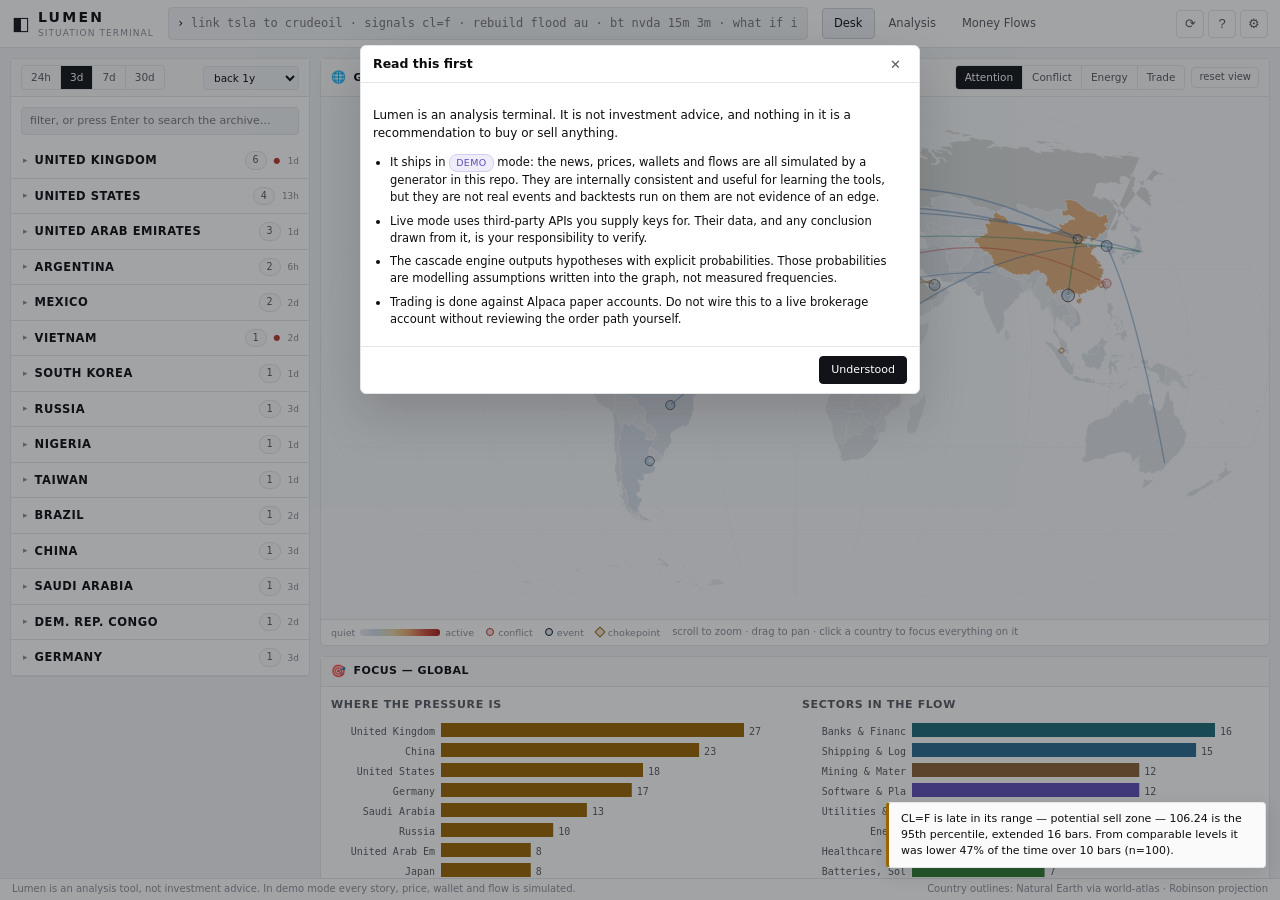
==== commit cacb1a44: "Group the wire by country, add archive search, merge views DESK - Removed the "Macro Wire" panel tit" ====
--- a/lumen-terminal.html
+++ b/lumen-terminal.html
@@ -593,6 +593,61 @@
 .ph-picks { display:flex; gap:4px; flex-wrap:wrap; margin-top:6px; }
 .tbl tr.muted td { color:var(--dim2); }
 
+/* ---------- wire: country groups + archive ---------- */
+.pnl.bare > .pnl-h { padding:6px 10px; }
+.pnl.bare .pnl-t { display:none; }
+.pnl.bare .pnl-a { margin-left:0; width:100%; justify-content:space-between; }
+select.arch-range { width:auto; min-width:96px; font-size:10.5px; padding:4px 6px; }
+
+.wire-note:empty { display:none; }
+.cgrp { border-bottom:1px solid var(--line); }
+.cgrp-h {
+  display:flex; align-items:center; gap:7px; padding:8px 10px; cursor:pointer;
+  border-left:2px solid transparent;
+}
+.cgrp-h:hover { background:var(--hover); }
+.cgrp.open > .cgrp-h { background:var(--sel); border-left-color:var(--accent); }
+.cgrp-caret { font-style:normal; color:var(--dim2); font-size:9px; transition:transform .16s; }
+.cgrp.open .cgrp-caret { transform:rotate(90deg); }
+.cgrp-n { flex:1; font-size:11.5px; font-weight:700; text-transform:uppercase; letter-spacing:.045em; }
+.cgrp-c {
+  font-family:var(--mono); font-size:10px; color:var(--dim); background:var(--panel2);
+  border:1px solid var(--line); border-radius:9px; padding:1px 7px;
+}
+.cgrp-hot { color:var(--down); font-size:8px; }
+.cgrp-t { font-family:var(--mono); font-size:9.5px; color:var(--dim2); }
+.cgrp-b { display:none; background:var(--panel); }
+.cgrp.open > .cgrp-b { display:block; }
+.cgrp-b .st { padding-left:20px; }
+
+.arch-head {
+  display:flex; align-items:center; gap:8px; padding:7px 10px;
+  background:var(--info-bg); border-bottom:1px solid var(--info-bd); font-size:10.5px;
+}
+.arch-head b { flex:1; font-size:11px; }
+.arch-head span { color:var(--dim); font-size:9.5px; }
+.arch-load { color:var(--accent); }
+.arch-note { padding:7px 10px; font-size:10px; color:var(--dim); background:var(--warn-bg); border-bottom:1px solid var(--warn-bd); line-height:1.5; }
+.arch-div {
+  padding:5px 10px; font-size:9px; text-transform:uppercase; letter-spacing:.08em;
+  color:var(--dim2); background:var(--panel2); border-top:1px solid var(--line); border-bottom:1px solid var(--line);
+}
+
+/* ---------- merged view tabs ---------- */
+.anl-ctl { display:grid; grid-template-columns:130px auto auto; gap:14px; align-items:end; }
+@media (max-width:1000px){ .anl-ctl { grid-template-columns:1fr; } }
+.anl-tabs { display:flex; align-items:center; gap:2px; flex-wrap:wrap; margin-top:10px;
+  border-top:1px solid var(--line); padding-top:8px; }
+.anl-tab {
+  background:none; border:1px solid transparent; color:var(--dim); cursor:pointer;
+  padding:5px 11px; border-radius:var(--r); font:inherit; font-size:11.5px; white-space:nowrap;
+}
+.anl-tab:hover { background:var(--hover); color:var(--txt); }
+.anl-tab.on { background:var(--accent); color:var(--on-accent); }
+.tab-sep { width:1px; height:18px; background:var(--line2); margin:0 8px; display:inline-block; }
+.p-flwset .pnl-b { padding-top:4px; }
+.p-flwset .anl-tabs { margin-top:0; border-top:none; padding-top:0; }
+
 </style>
 </head>
 <body>
@@ -818,7 +873,7 @@
   var defaults = {
     mode: 'demo',                 // 'demo' | 'live'
     proxyBase: '',                // e.g. /.netlify/functions/proxy
-    keys: { alpaca: '', alpacaSecret: '', finnhub: '', marketaux: '', etherscan: '', fmp: '' },
+    keys: { finnhub: '', marketaux: '', etherscan: '', fmp: '' },
     account: { equity: 100000, riskPerTrade: 1.0, maxPositions: 8, maxSectorPct: 30 },
     watchlist: ['SPY', 'NVDA', 'TSLA', 'XOM', 'LMT', 'GC=F', 'CL=F', 'BTC'],
     filters: { region: 'ALL', sector: 'ALL', minImpact: 2 },
@@ -4354,7 +4409,7 @@
         title: sym + ' crossed ' + F.num(r.price, 2) + ' (' + r.dir + ')',
         body: 'Now at the ' + (ex.rank * 100).toFixed(0) + 'th percentile of its ' + ex.lookback + '-bar range. ' + (ex.read[0] || ''),
         tone: r.dir === 'above' ? 'warn' : 'i',
-        action: { view: 'signals', sym: sym }, data: { rank: ex.rank }
+        action: { view: 'analysis', sym: sym }, data: { rank: ex.rank }
       };
     }
 
@@ -4370,7 +4425,7 @@
           (mid && mid.n >= 12 ? 'From comparable levels it was lower ' + ((1 - mid.pUp) * 100).toFixed(0) + '% of the time over ' + mid.h + ' bars (n=' + mid.n + ').'
             : 'Too few comparable instances to give a base rate.'),
         tone: 'warn',
-        action: { view: 'signals', sym: sym }, data: { rank: e.rank, extendedBars: e.extendedBars }
+        action: { view: 'analysis', sym: sym }, data: { rank: e.rank, extendedBars: e.extendedBars }
       };
     }
 
@@ -4386,7 +4441,7 @@
         title: sym + ': ' + ev.n + ' ' + ev.icon,
         body: ev.note + ' — a pattern consistent with this behaviour, not proof of it.',
         tone: 'warn',
-        action: { view: 'signals', sym: sym }, data: { kind: ev.kind, severity: ev.severity }
+        action: { view: 'analysis', sym: sym }, data: { kind: ev.kind, severity: ev.severity }
       };
     }
 
@@ -4397,7 +4452,7 @@
         title: sym + ': ' + cr.label.toLowerCase(),
         body: cr.read,
         tone: cr.score > 0 ? 'warn' : 'i',
-        action: { view: 'signals', sym: sym }, data: { score: cr.score }
+        action: { view: 'analysis', sym: sym }, data: { score: cr.score }
       };
     }
     return null;
@@ -4430,7 +4485,7 @@
       title: 'Response trigger — ' + ((global.UNIVERSE.COUNTRIES[country] || {}).n || country),
       body: hit.h + ' — opening the ' + pbId + ' response playbook and its phased buy list.',
       tone: 'down',
-      action: { view: 'mainstreet', playbook: pbId, country: country },
+      action: { view: 'flows', tab: 'disaster', playbook: pbId, country: country },
       data: { storyId: hit.id }
     };
   }
@@ -4850,8 +4905,6 @@
   var SPECS = {
     finnhub: { n: 'Finnhub', needsKey: true, cors: true, url: 'https://finnhub.io/api/v1', signup: 'https://finnhub.io/register',
       gives: 'quotes, candles, company news' },
-    alpaca: { n: 'Alpaca (paper)', needsKey: true, cors: false, url: 'https://paper-api.alpaca.markets', data: 'https://data.alpaca.markets',
-      signup: 'https://alpaca.markets/', gives: 'paper trading, positions, orders, bars' },
     marketaux: { n: 'Marketaux', needsKey: true, cors: false, url: 'https://api.marketaux.com/v1', signup: 'https://www.marketaux.com/',
       gives: 'entity-tagged financial news' },
     gdelt: { n: 'GDELT 2.0', needsKey: false, cors: true, url: 'https://api.gdeltproject.org/api/v2/doc/doc',
@@ -4932,25 +4985,11 @@
 
   /* ---------- bars ---------- */
   var TF_FINNHUB = { '5m': '5', '15m': '15', '30m': '30', '1h': '60', '4h': '60', '1d': 'D' };
-  var TF_ALPACA = { '5m': '5Min', '15m': '15Min', '30m': '30Min', '1h': '1Hour', '4h': '4Hour', '1d': '1Day' };
 
   function bars(sym, tf, lookbackDays, world) {
     if (!isLive()) return Promise.resolve(global.MARKET.bars(sym, tf, lookbackDays, world));
     var to = Math.floor(Date.now() / 1000), from = to - lookbackDays * 86400;
 
-    if (proxy() && key('alpaca')) {
-      return call('alpaca', '/v2/stocks/' + encodeURIComponent(sym) + '/bars', {
-        timeframe: TF_ALPACA[tf] || '1Hour',
-        start: new Date(from * 1000).toISOString(),
-        limit: 10000, adjustment: 'raw', feed: 'iex'
-      }, { dataHost: true }).then(function (j) {
-        var arr = (j.bars || []).map(function (b) {
-          return { t: Date.parse(b.t), o: b.o, h: b.h, l: b.l, c: b.c, v: b.v, imp: 0, ev: 0 };
-        });
-        if (!arr.length) throw new Error('no bars returned');
-        return arr;
-      }).catch(function () { return global.MARKET.bars(sym, tf, lookbackDays, world); });
-    }
     if (key('finnhub')) {
       return call('finnhub', '/stock/candle', { symbol: sym, resolution: TF_FINNHUB[tf] || '60', from: from, to: to })
         .then(function (j) {
@@ -5074,6 +5113,96 @@
     };
   }
 
+  /* ---------- archive search ----------
+     GDELT DOC 2.0 indexes worldwide coverage back to 2017, needs no key and sends CORS
+     headers, so this is the one provider that works from a plain page with nothing configured.
+     Results are normalised into the same story shape the rest of the app uses, which means the
+     Desk can group them by country exactly like the live wire.
+
+     Where it will not work: a sandboxed host that blocks outbound requests (a published
+     artifact does). The caller falls back to searching the built-in corpus and says so rather
+     than silently returning nothing. */
+  function searchArchive(query, opts) {
+    opts = opts || {};
+    var q = String(query || '').trim();
+    if (!q) return Promise.resolve({ stories: [], source: 'none', note: 'Empty query.' });
+
+    function stamp(d) {
+      return d.getUTCFullYear() +
+        String(d.getUTCMonth() + 1).padStart(2, '0') +
+        String(d.getUTCDate()).padStart(2, '0') +
+        String(d.getUTCHours()).padStart(2, '0') +
+        String(d.getUTCMinutes()).padStart(2, '0') + '00';
+    }
+    var end = opts.end ? new Date(opts.end) : new Date();
+    var start = opts.start ? new Date(opts.start) : new Date(end.getTime() - (opts.days || 365) * 86400e3);
+
+    /* GDELT needs a bare term list; quote multi-word phrases so they stay together */
+    var terms = q.indexOf('"') >= 0 ? q : (q.split(/\s+/).length > 1 ? '"' + q + '"' : q);
+
+    return call('gdelt', '', {
+      query: terms + ' sourcelang:english',
+      mode: 'ArtList', maxrecords: opts.limit || 75, format: 'json', sort: 'DateDesc',
+      startdatetime: stamp(start), enddatetime: stamp(end)
+    }, { timeout: 20000 }).then(function (j) {
+      var arts = (j && j.articles) || [];
+      var stories = arts.map(function (a) {
+        var t = Date.now();
+        if (a.seendate) {
+          var m = String(a.seendate).match(/(\d{4})(\d{2})(\d{2})T?(\d{2})(\d{2})(\d{2})/);
+          if (m) t = Date.UTC(+m[1], +m[2] - 1, +m[3], +m[4], +m[5], +m[6]);
+        }
+        return normaliseArticle({
+          id: 'ar_' + L.hash(a.url || (a.title + t)),
+          t: t, h: a.title, summary: '', src: a.domain || 'GDELT', url: a.url,
+          countries: a.sourcecountry ? [iso2From(a.sourcecountry)].filter(Boolean) : [],
+          tickers: []
+        });
+      }).filter(function (x) { return x && x.h; });
+
+      /* de-duplicate on headline; wire services republish the same story many times */
+      var seen = {}, out = [];
+      stories.forEach(function (x) {
+        var k = x.h.toLowerCase().replace(/[^a-z0-9]/g, '').slice(0, 55);
+        if (seen[k]) return;
+        seen[k] = 1;
+        x.archive = true;
+        out.push(x);
+      });
+      out.sort(function (a, b) { return b.t - a.t; });
+      return {
+        stories: out, source: 'gdelt', total: arts.length,
+        range: [start.getTime(), end.getTime()],
+        note: out.length ? null : 'GDELT returned nothing for that query in this window.'
+      };
+    });
+  }
+
+  /* Search the built-in corpus — the fallback when the archive is unreachable, and what
+     DEMO mode searches by default. */
+  function searchLocal(query, world, opts) {
+    opts = opts || {};
+    var q = String(query || '').toLowerCase().trim();
+    if (!q) return { stories: [], source: 'local' };
+    var terms = q.split(/\s+/).filter(Boolean);
+    var end = opts.end || Date.now();
+    var start = opts.start || (end - (opts.days || 365) * 86400e3);
+    var out = ((world && world.stories) || []).filter(function (s) {
+      if (s.t < start || s.t > end) return false;
+      var hay = (s.h + ' ' + s.src + ' ' + (s.sectors || []).join(' ') + ' ' +
+        (s.tickers || []).join(' ') + ' ' + (s.countries || []).map(function (c) {
+          return (global.UNIVERSE.COUNTRIES[c] || {}).n || c;
+        }).join(' ')).toLowerCase();
+      return terms.every(function (t) { return hay.indexOf(t) >= 0; });
+    }).map(function (s) {
+      var c = Object.assign({}, s);
+      c.archive = true;
+      return c;
+    });
+    out.sort(function (a, b) { return b.t - a.t; });
+    return { stories: out.slice(0, opts.limit || 80), source: 'local' };
+  }
+
   /* ---------- on-chain ---------- */
   function onchain(address) {
     if (!isLive() || !key('etherscan')) return Promise.reject(new Error('Etherscan key + proxy required for live on-chain data'));
@@ -5081,28 +5210,10 @@
       .then(function (j) { return { address: address, balanceWei: j.result, balanceEth: Number(j.result) / 1e18 }; });
   }
 
-  /* ---------- Alpaca paper trading ---------- */
-  var alpaca = {
-    ready: function () { return !!(proxy() && key('alpaca') && key('alpacaSecret')); },
-    why: function () {
-      if (!key('alpaca') || !key('alpacaSecret')) return 'Add your Alpaca paper key and secret in Settings.';
-      if (!proxy()) return 'Alpaca blocks direct browser calls (no CORS). Deploy the bundled proxy function and set its path in Settings.';
-      return null;
-    },
-    account: function () { return call('alpaca', '/v2/account', {}); },
-    positions: function () { return call('alpaca', '/v2/positions', {}); },
-    orders: function (status) { return call('alpaca', '/v2/orders', { status: status || 'all', limit: 50 }); },
-    submit: function (order) {
-      return call('alpaca', '/v2/orders', {}, {
-        method: 'POST', body: JSON.stringify(order)
-      });
-    },
-    cancel: function (id) { return call('alpaca', '/v2/orders/' + id, {}, { method: 'DELETE' }); }
-  };
-
   global.PROVIDERS = {
     SPECS: SPECS, isLive: isLive, statuses: statuses, proxy: proxy, key: key,
-    quote: quote, bars: bars, news: news, onchain: onchain, alpaca: alpaca,
+    quote: quote, bars: bars, news: news, onchain: onchain,
+    searchArchive: searchArchive, searchLocal: searchLocal,
     isMacro: isMacro, normaliseArticle: normaliseArticle, call: call
   };
 })(window);
@@ -6105,7 +6216,7 @@
     { c: 'whales [asset]', d: 'Large-holder flow ledger', ex: 'whales btc' },
     { c: 'risk <sym> <entry> <stop>', d: 'Position size from your account risk settings', ex: 'risk nvda 178 172' },
     { c: 'news [country|sector]', d: 'Filter the wire', ex: 'news energy' },
-    { c: 'go <view>', d: 'desk | cascade | backtest | links | whales | book', ex: 'go cascade' },
+    { c: 'go <view>', d: 'desk | analysis | flows | cascade | links', ex: 'go analysis' },
     { c: 'help', d: 'This list', ex: 'help' }
   ];
 
@@ -6275,7 +6386,12 @@
   'use strict';
   var L = global.Lumen, U = global.UNIVERSE, UIx = global.UI, el = L.el, F = L.F, M = L.M;
 
-  var state = { hours: 72, kind: 'ALL', region: 'ALL', minImp: 1, focus: null, overlay: 'news', query: '', open: {} };
+  var state = {
+    hours: 72, kind: 'ALL', region: 'ALL', minImp: 1, focus: null, overlay: 'news',
+    query: '', open: {}, openCountry: {},
+    archive: null,            /* {q, stories, source, note, loading, range} */
+    archiveDays: 365
+  };
   var map = null;
 
   function mount(world, params) {
@@ -6312,7 +6428,6 @@
         var ok = (s.countries || []).some(function (c) { return U.COUNTRIES[c] && U.COUNTRIES[c].r === state.region; });
         if (!ok) return false;
       }
-      if (state.focus && (s.countries || []).indexOf(state.focus) < 0) return false;
       if (q) {
         var hay = (s.h + ' ' + s.src + ' ' + (s.sectors || []).join(' ') + ' ' + (s.tickers || []).join(' ')).toLowerCase();
         if (hay.indexOf(q) < 0) return false;
@@ -6322,61 +6437,166 @@
   }
 
   /* ---------- news wire ---------- */
+  /* Stories live inside their country. A country with five stories is one entry that opens to
+     five, not five entries repeating the country name. */
   function wirePanel(world) {
     var listHost = el('div', { class: 'wire' });
-    var countEl = el('span', { class: 'pnl-n' });
+    var searchNote = el('div', { class: 'wire-note' });
+
+    function groupsFor(stories, isArchive) {
+      var byCountry = {};
+      stories.forEach(function (st2) {
+        var iso = (st2.countries || []).filter(function (c) { return U.COUNTRIES[c]; })[0] || '__';
+        var g = byCountry[iso] || (byCountry[iso] = { iso: iso, items: [], score: 0, last: 0, maxImp: 0 });
+        g.items.push(st2);
+        var recency = 1 + (Date.now() - st2.t < 24 * 3600e3 ? 0.8 : 0);
+        g.score += (st2.imp / 5) * recency;
+        g.last = Math.max(g.last, st2.t);
+        g.maxImp = Math.max(g.maxImp, st2.imp);
+      });
+      return Object.keys(byCountry).map(function (k) { return byCountry[k]; })
+        .sort(function (a, b) { return (b.score - a.score) || (b.last - a.last); })
+        .map(function (g) {
+          g.items.sort(function (a, b) { return b.t - a.t; });
+          g.archive = isArchive;
+          return g;
+        });
+    }
 
     function render() {
+      L.clear(listHost);
+      L.clear(searchNote);
+
+      /* archive results, when a search has been run */
+      if (state.archive) {
+        var a = state.archive;
+        var head = el('div', { class: 'arch-head' }, [
+          el('b', { text: 'Archive: “' + a.q + '”' }),
+          a.loading ? el('span', { class: 'arch-load', text: 'searching…' })
+            : el('span', { text: a.stories.length + ' result' + (a.stories.length === 1 ? '' : 's') +
+                ' · ' + (a.source === 'gdelt' ? 'GDELT archive' : 'built-in corpus') }),
+          el('button', { class: 'mini', text: 'clear', onclick: function () { state.archive = null; render(); } })
+        ]);
+        listHost.appendChild(head);
+        if (a.note) listHost.appendChild(el('div', { class: 'arch-note', text: a.note }));
+        if (!a.loading) {
+          groupsFor(a.stories, true).forEach(function (g) { listHost.appendChild(countryGroup(g, world)); });
+        }
+        listHost.appendChild(el('div', { class: 'arch-div', text: 'live wire' }));
+      }
+
       var items = filtered(world);
-      countEl.textContent = items.length;
-      L.clear(listHost);
       if (!items.length) {
-        listHost.appendChild(UIx.empty('Nothing matches these filters', 'Widen the window or clear the country focus.'));
+        listHost.appendChild(UIx.empty('Nothing in this window', 'Widen the time range.'));
         return;
       }
-      items.slice(0, 120).forEach(function (s) {
-        listHost.appendChild(storyRow(s, world));
-      });
-      if (items.length > 120) listHost.appendChild(el('div', { class: 'more', text: '+' + (items.length - 120) + ' more in window' }));
-    }
-
-    var filters = el('div', { class: 'wire-f' }, [
-      UIx.toggleRow([{ v: 24, n: '24h' }, { v: 72, n: '3d' }, { v: 168, n: '7d' }, { v: 720, n: '30d' }], state.hours, function (v) {
-        state.hours = +v; refreshAll(world);
-      })
-    ]);
+      groupsFor(items, false).forEach(function (g) { listHost.appendChild(countryGroup(g, world)); });
+    }
+
     var search = el('input', {
-      class: 'wire-s', type: 'search', placeholder: 'filter the wire…', value: state.query,
+      class: 'wire-s', type: 'search', placeholder: 'filter, or press Enter to search the archive…',
+      value: state.query,
       oninput: L.debounce(function (e) { state.query = e.target.value; render(); }, 200)
     });
-
-    var p = UIx.panel('Macro Wire', {
-      icon: '📡', class: 'p-wire',
+    search.addEventListener('keydown', function (e) {
+      if (e.key !== 'Enter') return;
+      var q = search.value.trim();
+      if (!q) return;
+      runArchive(q, world, render);
+    });
+
+    var p = UIx.panel('', {
+      class: 'p-wire bare',
       actions: [
-        el('button', { class: 'mini', text: 'clear focus', onclick: function () { state.focus = null; refreshAll(world); } })
+        UIx.toggleRow([{ v: 24, n: '24h' }, { v: 72, n: '3d' }, { v: 168, n: '7d' }, { v: 720, n: '30d' }], state.hours, function (v) {
+          state.hours = +v; refreshAll(world);
+        }),
+        UIx.select([
+          { v: 90, n: 'back 3m' }, { v: 365, n: 'back 1y' }, { v: 1095, n: 'back 3y' }, { v: 2920, n: 'back 8y' }
+        ], state.archiveDays, function (v) { state.archiveDays = +v; }, 'arch-range')
       ]
-    }, [filters, search, listHost]);
-    p.querySelector('.pnl-t').appendChild(countEl);
+    }, [search, searchNote, listHost]);
     p._render = render;
     render();
     return p;
   }
 
+  /* Archive search. GDELT is the only provider that works with no key and no proxy, and it
+     indexes back to 2017. When the host blocks outbound requests — a sandboxed page does — we
+     fall back to the built-in corpus and say which one answered. */
+  function runArchive(q, world, render) {
+    state.archive = { q: q, stories: [], loading: true, source: null, note: null };
+    render();
+    var P = global.PROVIDERS;
+    P.searchArchive(q, { days: state.archiveDays })
+      .then(function (res) {
+        if (!res.stories.length) {
+          var loc = P.searchLocal(q, world, { days: state.archiveDays });
+          state.archive = {
+            q: q, stories: loc.stories, loading: false, source: 'local',
+            note: 'The archive returned nothing for that query, so this is the built-in corpus instead.'
+          };
+        } else {
+          state.archive = { q: q, stories: res.stories, loading: false, source: 'gdelt', note: null };
+        }
+        render();
+      })
+      .catch(function (err) {
+        var loc = P.searchLocal(q, world, { days: state.archiveDays });
+        state.archive = {
+          q: q, stories: loc.stories, loading: false, source: 'local',
+          note: 'Could not reach the GDELT archive (' + String(err.message || err).slice(0, 90) +
+            '). Showing matches from the built-in corpus instead. Live archive search needs a host that allows outbound requests — it works from the local file and from a Netlify deploy, but not inside a sandboxed page.'
+        };
+        render();
+      });
+  }
+
+  function countryGroup(g, world) {
+    var meta = U.COUNTRIES[g.iso];
+    var name = meta ? meta.n : 'Unattributed';
+    var open = !!state.openCountry[g.iso + (g.archive ? ':a' : '')];
+    var key = g.iso + (g.archive ? ':a' : '');
+
+    var wrap = el('section', { class: 'cgrp' + (open ? ' open' : ''), 'data-iso': g.iso });
+    var head = el('div', { class: 'cgrp-h' }, [
+      el('i', { class: 'cgrp-caret', text: '▸' }),
+      el('b', { class: 'cgrp-n', text: name }),
+      el('span', { class: 'cgrp-c', text: String(g.items.length) }),
+      g.maxImp >= 5 ? el('span', { class: 'cgrp-hot', title: 'carries an impact-5 story', text: '●' }) : null,
+      el('span', { class: 'cgrp-t', text: F.ago(g.last) })
+    ]);
+    var body = el('div', { class: 'cgrp-b' });
+
+    head.addEventListener('click', function () {
+      var nowOpen = !state.openCountry[key];
+      state.openCountry[key] = nowOpen;
+      wrap.classList.toggle('open', nowOpen);
+      if (nowOpen && !body.childNodes.length) {
+        g.items.forEach(function (item) { body.appendChild(storyRow(item, world)); });
+      }
+      if (nowOpen && meta) {
+        state.focus = g.iso;
+        if (map) map.highlight([g.iso]);
+        var fp = L.$('.p-focus');
+        if (fp && fp._render) fp._render();
+      }
+    });
+    if (open) g.items.forEach(function (item) { body.appendChild(storyRow(item, world)); });
+
+    wrap.appendChild(head);
+    wrap.appendChild(body);
+    return wrap;
+  }
+
   function storyRow(s, world) {
     var row = el('article', { class: 'st k-' + s.k + (s.imp >= 5 ? ' hot' : '') });
-    var primary = (s.countries || [])[0];
-    var cname = U.COUNTRIES[primary] ? U.COUNTRIES[primary].n : null;
-
-    var head = el('div', { class: 'st-line' }, [
-      /* the country of main interest leads the headline rather than sitting in a chip below it */
-      cname ? el('span', { class: 'st-ctry', text: cname }) : null,
-      el('h4', { class: 'st-h', text: s.h })
-    ]);
-    row.appendChild(head);
+    row.appendChild(el('div', { class: 'st-line' }, [el('h4', { class: 'st-h', text: s.h })]));
     row.appendChild(el('div', { class: 'st-foot' }, [
       el('span', { class: 'st-src', text: s.src }),
       UIx.simBadge(s),
-      el('span', { class: 'st-ago', text: F.ago(s.t) }),
+      s.archive ? UIx.badge('archive', 'i') : null,
+      el('span', { class: 'st-ago', text: s.archive ? F.date(new Date(s.t)) : F.ago(s.t) }),
       el('i', { class: 'st-caret', text: '▾' })
     ]));
 
@@ -6384,13 +6604,11 @@
     row.appendChild(panel);
 
     row.addEventListener('click', function (e) {
+      e.stopPropagation();
       if (e.target.closest('.chip') || e.target.closest('button') || e.target.closest('a')) return;
       var isOpen = row.classList.toggle('open');
       state.open[s.id] = isOpen;
       if (isOpen && !panel.childNodes.length) buildRoll(panel, s, world);
-      if (isOpen) {
-        map && map.highlight((s.countries || []).filter(function (c) { return U.COUNTRIES[c]; }));
-      }
     });
     if (state.open[s.id]) {
       row.classList.add('open');
@@ -6658,8 +6876,20 @@
   }
 
   function setFocus(iso, world) {
-    state.focus = state.focus === iso ? null : iso;
-    refreshAll(world);
+    var same = state.focus === iso;
+    state.focus = same ? null : iso;
+    /* opening a country on the map opens the same country's group in the wire */
+    if (!same) {
+      state.openCountry[iso] = true;
+      refreshAll(world);
+      setTimeout(function () {
+        var g = L.$('.cgrp[data-iso="' + iso + '"]');
+        if (g && g.scrollIntoView) g.scrollIntoView({ block: 'nearest' });
+      }, 30);
+    } else {
+      state.openCountry[iso] = false;
+      refreshAll(world);
+    }
     if (map) {
       map.highlight(state.focus ? [state.focus] : null);
       if (state.focus) map.focusCountry(state.focus); else map.reset();
@@ -7268,6 +7498,541 @@
 })(window);
 
 
+/* ==== assets/js/view-links.js ==== */
+/* Lumen Terminal — Link Analysis. */
+(function (global) {
+  'use strict';
+  var L = global.Lumen, U = global.UNIVERSE, UIx = global.UI, el = L.el, F = L.F, M = L.M;
+
+  var st = { a: 'TSLA', b: 'CL=F', days: 90, mode: 'link', scanQ: 'hormuz' };
+  var bodyEl = null;
+
+  function mount(world, params) {
+    if (params.a) { st.a = params.a; st.mode = 'link'; }
+    if (params.b) st.b = params.b;
+    if (params.scan) { st.scanQ = params.scan; st.mode = 'scan'; }
+    var root = el('div', { class: 'links' });
+    root.appendChild(controls(world));
+    bodyEl = el('div', { class: 'links-body', id: 'links-body' });
+    root.appendChild(bodyEl);
+    run(world);
+    return root;
+  }
+
+  function controls(world) {
+    var ia = el('input', { class: 'ent-in', value: st.a, spellcheck: 'false', placeholder: 'TSLA, Iran, semis, hormuz…' });
+    var ib = el('input', { class: 'ent-in', value: st.b, spellcheck: 'false', placeholder: 'crude oil, US10Y, defense…' });
+    function go() { st.a = ia.value; st.b = ib.value; st.mode = 'link'; run(world); }
+    ia.addEventListener('keydown', function (e) { if (e.key === 'Enter') go(); });
+    ib.addEventListener('keydown', function (e) { if (e.key === 'Enter') go(); });
+
+    var scanIn = el('input', { class: 'ent-in', value: st.scanQ, spellcheck: 'false', placeholder: 'entity to expand' });
+    scanIn.addEventListener('keydown', function (e) { if (e.key === 'Enter') { st.scanQ = scanIn.value; st.mode = 'scan'; run(world); } });
+
+    var presets = [
+      ['TSLA', 'CL=F'], ['NVDA', 'Taiwan'], ['XOM', 'Iran'], ['LMT', 'russia_escalation'],
+      ['BTC', 'US10Y'], ['DAL', 'crude'], ['BHP', 'China'], ['NTR', 'wheat']
+    ];
+
+    return UIx.panel('Link two things', { icon: '🔗', class: 'p-linkset' }, [
+      el('div', { class: 'link-row' }, [
+        UIx.field('A', ia), el('span', { class: 'link-to', text: '↔' }), UIx.field('B', ib),
+        UIx.field('Window', UIx.toggleRow([{ v: 30, n: '30d' }, { v: 60, n: '60d' }, { v: 90, n: '90d' }, { v: 180, n: '180d' }], st.days,
+          function (v) { st.days = +v; run(world); })),
+        el('button', { class: 'btn primary', text: 'Analyse', onclick: go })
+      ]),
+      el('div', { class: 'presets' }, presets.map(function (p) {
+        return el('button', { class: 'chip', text: p[0] + ' ↔ ' + p[1], onclick: function () { ia.value = p[0]; ib.value = p[1]; go(); } });
+      })),
+      el('div', { class: 'link-row scan-row' }, [
+        UIx.field('Expand one entity', scanIn, 'Ranks everything in the graph by how tightly it is wired to this.'),
+        el('button', { class: 'btn', text: 'Scan', onclick: function () { st.scanQ = scanIn.value; st.mode = 'scan'; run(world); } })
+      ])
+    ]);
+  }
+
+  function run(world) {
+    var host = bodyEl;
+    if (!host) return;
+    L.clear(host);
+    if (st.mode === 'scan') { host.appendChild(scanView(world)); return; }
+    var r = global.LINKER.analyse(st.a, st.b, { world: world, days: st.days });
+    if (r.error) { host.appendChild(UIx.empty('Could not run that', r.error)); return; }
+    host.appendChild(verdictPanel(r));
+    host.appendChild(el('div', { class: 'links-cols' }, [pathsPanel(r), statsPanel(r)]));
+    host.appendChild(narrativePanel(r, world));
+  }
+
+  function verdictPanel(r) {
+    var tone = r.strength >= 62 ? 'up' : r.strength >= 38 ? 'warn' : 'n';
+    return UIx.panel('Verdict', { icon: '⚖', class: 'p-verdict' }, [
+      el('div', { class: 'vd-head' }, [
+        el('div', { class: 'vd-score t-' + tone }, [
+          el('b', { text: String(r.strength) }),
+          el('span', { text: '/100' })
+        ]),
+        el('div', { class: 'vd-t' }, [
+          el('h3', { text: r.a.n + '  ↔  ' + r.b.n }),
+          el('div', {}, [
+            UIx.badge(r.verdict, tone),
+            UIx.badge(r.direction + ' correlation', r.direction === 'inverse' ? 'down' : 'up'),
+            UIx.badge(r.agreement + '/3 channels agree', r.agreement >= 2 ? 'up' : 'n')
+          ])
+        ])
+      ]),
+      el('div', { class: 'vd-bars' }, [
+        chanBar('Mechanism', r.scores.mechanism, 'A causal route through supply chains, geography or policy.'),
+        chanBar('Statistics', r.scores.statistical, 'Realised correlation of daily returns over the window.'),
+        chanBar('Narrative', r.scores.narrative, 'How often the wire treats them as one story.')
+      ]),
+      el('ul', { class: 'vd-read' }, r.read.map(function (line) { return el('li', { text: line }); })),
+      el('p', { class: 'note small', text: 'One channel on its own is thin. Mechanism without correlation means the link is dormant; correlation without mechanism is usually shared market beta and will break when the regime changes.' })
+    ]);
+  }
+
+  function chanBar(name, v, hint) {
+    return el('div', { class: 'chan', title: hint }, [
+      el('span', { class: 'chan-n', text: name }),
+      UIx.bar(v * 100, v > 0.55 ? 'up' : v > 0.3 ? 'warn' : 'n'),
+      el('b', { text: Math.round(v * 100) + '' })
+    ]);
+  }
+
+  function pathsPanel(r) {
+    if (!r.paths.length) return UIx.panel('Mechanism', { icon: '🧩' }, [UIx.empty('No route found within 5 hops')]);
+    return UIx.panel('Mechanism — how A reaches B', { icon: '🧩', class: 'p-paths', count: r.paths.length }, [
+      el('div', { class: 'paths' }, r.paths.map(function (p, i) {
+        return el('div', { class: 'path' + (i === 0 ? ' best' : '') }, [
+          el('div', { class: 'path-h' }, [
+            UIx.badge(p.hops + ' hop' + (p.hops === 1 ? '' : 's'), i === 0 ? 'up' : 'n'),
+            el('span', { class: 'path-w', text: 'strength ' + p.w.toFixed(3) })
+          ]),
+          el('div', { class: 'path-n' }, p.nodes.map(function (n, j) {
+            return el('span', { class: 'pn t-' + n.type }, [
+              el('b', { text: n.n }),
+              j < p.nodes.length - 1 ? el('u', { text: '→' }) : null
+            ]);
+          })),
+          el('ol', { class: 'path-why' }, p.edges.map(function (e) {
+            return el('li', {}, [el('i', { class: 'ek', text: e.kind }), ' ', e.why]);
+          }))
+        ]);
+      }))
+    ]);
+  }
+
+  function statsPanel(r) {
+    if (!r.stats) {
+      return UIx.panel('Statistics', { icon: '📈' }, [UIx.empty('No price proxy for one side', 'Countries and events are proxied by their listed leaders or export basket; some have neither.')]);
+    }
+    var s = r.stats;
+    return UIx.panel('Statistics — ' + r.days + ' day window', { icon: '📈', class: 'p-lstats' }, [
+      el('div', { class: 'grid4' }, [
+        UIx.stat('Correlation', s.corr.toFixed(3), { tone: UIx.tone(s.corr) }),
+        UIx.stat('Beta (A on B)', s.beta.toFixed(3)),
+        UIx.stat('Range', s.min.toFixed(2) + ' … ' + s.max.toFixed(2), { sub: s.stable ? 'stable' : 'regime-dependent', tone: s.stable ? 'up' : 'warn' }),
+        UIx.stat('Observations', String(s.n), { sub: s.window + '-day rolling' })
+      ]),
+      el('h4', { class: 'sd-sub', text: 'Rolling correlation' }),
+      UIx.canvasBox('', 150, function (cv) {
+        global.CHART.line(cv, s.rolling.map(function (x) { return x.c; }), { zero: 0, min: -1, max: 1, color: global.CHART.theme().accent });
+      }),
+      el('h4', { class: 'sd-sub', text: 'Lead / lag (correlation at each offset, days)' }),
+      UIx.canvasBox('', s.lags.length * 16 + 10, function (cv) {
+        global.CHART.hbars(cv, s.lags.map(function (x) {
+          return { k: (x.lag > 0 ? '+' : '') + x.lag + 'd', v: x.c };
+        }), { labelW: 44, rowH: 15, fmt: function (v) { return v.toFixed(2); } });
+      }),
+      el('p', { class: 'note small', text: 'Negative offsets mean A\'s move lines up best with B\'s move that many days later — i.e. A leads. With this few observations a small edge in the lag profile is noise; treat anything under about 0.2 as nothing.' })
+    ]);
+  }
+
+  function narrativePanel(r, world) {
+    var n = r.narrative;
+    var body = [
+      el('div', { class: 'grid3' }, [
+        UIx.stat('Stories touching both', String(n.count)),
+        UIx.stat('Co-occurrence lift', n.lift ? n.lift.toFixed(2) + '×' : '—', { tone: n.lift > 1.6 ? 'up' : 'n', sub: 'vs independence' }),
+        UIx.stat('Deal / trade / policy', String(n.deals.length), { tone: n.deals.length ? 'warn' : 'n' })
+      ])
+    ];
+    if (n.deals.length) {
+      body.push(el('h4', { class: 'sd-sub', text: 'Deals, trades and policy items connecting them' }));
+      body.push(el('div', { class: 'wire compact' }, n.deals.slice(0, 6).map(function (x) { return storyMini(x.s, world); })));
+    }
+    if (n.coStories.length) {
+      body.push(el('h4', { class: 'sd-sub', text: 'Everything else in the window' }));
+      body.push(el('div', { class: 'wire compact' }, n.coStories.slice(0, 10).map(function (x) { return storyMini(x.s, world); })));
+    } else {
+      body.push(UIx.empty('No story in the window mentions both'));
+    }
+    return UIx.panel('Narrative — are they being reported together?', { icon: '📰', class: 'p-narr' }, body);
+  }
+
+  function storyMini(s, world) {
+    return el('article', { class: 'st k-' + s.k }, [
+      el('div', { class: 'st-top' }, [
+        UIx.impactDots(s.imp),
+        el('span', { class: 'st-k', text: s.k }),
+        el('span', { class: 'st-src', text: s.src }),
+        UIx.simBadge(s),
+        el('span', { class: 'st-ago', text: F.ago(s.t) })
+      ]),
+      el('h4', { class: 'st-h', text: s.h }),
+      el('div', { class: 'st-tags' }, (s.countries || []).slice(0, 3).map(function (c) {
+        return UIx.countryChip(c, function (iso) { global.APP.go('desk', { focus: iso }); });
+      }))
+    ]);
+  }
+
+  /* ---------- scan ---------- */
+  function scanView(world) {
+    var r = global.LINKER.scan(st.scanQ);
+    if (r.error) return UIx.empty('Could not scan that', r.error);
+    var byType = {};
+    r.ranked.forEach(function (x) {
+      if (!x.node) return;
+      (byType[x.node.type] || (byType[x.node.type] = [])).push(x);
+    });
+    var TYPES = { ticker: 'Instruments', sector: 'Industries', country: 'Countries', factor: 'Macro factors', choke: 'Chokepoints', event: 'Events & mechanisms', macro: 'Macro instruments' };
+    var wrap = el('div', {});
+    wrap.appendChild(UIx.panel('Everything wired to ' + r.a.n, { icon: '🛰', class: 'p-scan' }, [
+      el('p', { class: 'note', text: 'Weighted spread through the structural graph, three hops out. Higher is a tighter link.' }),
+      el('div', { class: 'scan-cols' }, Object.keys(byType).map(function (t) {
+        return el('div', { class: 'scan-col' }, [
+          el('h4', { text: TYPES[t] || t }),
+          UIx.canvasBox('', Math.min(300, byType[t].slice(0, 12).length * 19 + 8), function (cv) {
+            global.CHART.hbars(cv, byType[t].slice(0, 12).map(function (x) { return { k: x.node.n, v: x.w }; }),
+              { labelW: 118, rowH: 18, neutral: true, fmt: function (v) { return v.toFixed(2); } });
+          }),
+          el('div', { class: 'sd-tags' }, byType[t].slice(0, 6).map(function (x) {
+            return el('button', {
+              class: 'chip', text: x.node.n.length > 22 ? x.node.n.slice(0, 21) + '…' : x.node.n,
+              onclick: function () { st.b = x.node.n; st.mode = 'link'; st.a = r.a.n; run(world); }
+            });
+          }))
+        ]);
+      }))
+    ]));
+    return wrap;
+  }
+
+  UIx.register('links', { mount: mount });
+})(window);
+
+
+/* ==== assets/js/view-signals.js ==== */
+/* Lumen Terminal — Signals: behaviour, exhaustion, positioning, event studies and alerts. */
+(function (global) {
+  'use strict';
+  var L = global.Lumen, U = global.UNIVERSE, MI = global.MICRO, A = global.ALERTS,
+      UIx = global.UI, el = L.el, F = L.F, M = L.M;
+
+  var st = { sym: 'CL=F', tf: '1d', days: 400, eventClass: 'oilspike', tab: 'read' };
+  var bodyEl = null, cache = null, curWorld = null;
+
+  /* This module is a section of the Analysis view rather than a view of its own: the host
+     supplies the symbol, the timeframe and the element to render into. */
+  function configure(p) {
+    if (!p) return;
+    if (p.sym) st.sym = p.sym;
+    if (p.tf) st.tf = p.tf;
+    if (p.days) st.days = p.days;
+    if (p.tab) st.tab = p.tab;
+  }
+  function renderInto(host, world, tab) {
+    curWorld = world;
+    if (tab) st.tab = tab;
+    bodyEl = host;
+    if (!cache || cache.key !== st.sym + '|' + st.tf + '|' + st.days) recompute(world);
+    else render(world);
+  }
+
+  function recompute(world) {
+    var bars = global.MARKET.bars(st.sym, st.tf, st.days, world);
+    cache = {
+      key: st.sym + '|' + st.tf + '|' + st.days,
+      bars: bars,
+      assess: MI.assess(st.sym, bars, world),
+      study: MI.eventStudy(bars, world, st.eventClass)
+    };
+    render(world);
+  }
+
+  function render(world) {
+    if (!bodyEl) return;
+    L.clear(bodyEl);
+    bodyEl.appendChild(caveat());
+    if (st.tab === 'read') renderRead(world);
+    else if (st.tab === 'anomalies') renderAnomalies(world);
+    else if (st.tab === 'events') renderEvents(world);
+    else renderAlerts(world);
+  }
+
+  function caveat() {
+    return el('div', { class: 'bt-banner tone-sim' }, [
+      UIx.badge('READ THIS', 'sim'),
+      el('span', {}, [
+        'These are patterns in price and volume. Bars carry no order book, no cancellations and no counterparty identity, so nothing here can establish that manipulation occurred — only that the shape is consistent with it, and most of these shapes also occur for ordinary reasons. Base rates come from overlapping windows on a single price path, so sample sizes overstate confidence. Every number below shows its n for that reason.'
+      ])
+    ]);
+  }
+
+  /* ---------- read ---------- */
+  function renderRead(world) {
+    var a = cache.assess, e = a.exhaustion, c = a.crowding;
+    if (!e) { bodyEl.appendChild(UIx.empty('Not enough history for ' + st.sym)); return; }
+    var q = global.MARKET.quote(st.sym, world);
+
+    bodyEl.appendChild(UIx.panel('Where this is in its own history', { icon: '📍', class: 'p-exh' }, [
+      el('div', { class: 'exh-head' }, [
+        el('div', { class: 'exh-gauge t-' + a.level }, [
+          el('b', { text: (a.risk * 100).toFixed(0) }),
+          el('span', { text: 'late-stage risk' })
+        ]),
+        el('div', { class: 'exh-t' }, [
+          el('h3', {}, [st.sym + ' ', el('i', { class: 'exh-px', text: F.num(e.price, 2) })]),
+          el('div', {}, [
+            UIx.badge((e.rank * 100).toFixed(0) + 'th percentile', e.rank > 0.85 ? 'warn' : 'n'),
+            UIx.badge(c ? c.label : '—', c && Math.abs(c.score) > 0.5 ? 'warn' : 'n'),
+            e.virgin ? UIx.badge('no precedent above', 'down') : null,
+            e.extendedBars >= 3 ? UIx.badge('extended ' + e.extendedBars + ' bars', 'warn') : null
+          ])
+        ])
+      ]),
+      el('div', { class: 'range-bar' }, [
+        el('div', { class: 'rb-track' }, [
+          el('i', { class: 'rb-fill', style: { width: (e.rank * 100) + '%' } }),
+          el('u', { class: 'rb-mark', style: { left: (e.rank * 100) + '%' } }),
+          /* the live price rides the marker so the label always points at where price actually is */
+          el('b', { class: 'rb-now', style: { left: M.clamp(e.rank * 100, 5, 95) + '%' }, text: F.num(e.price, 2) })
+        ]),
+        el('div', { class: 'rb-lbl' }, [
+          el('span', { text: F.num(e.low, 2) + '  low' }),
+          el('span', { text: 'high  ' + F.num(e.high, 2) })
+        ])
+      ]),
+      el('ul', { class: 'vd-read' }, e.read.map(function (line) { return el('li', { text: line }); })),
+      c ? el('p', { class: 'note', text: c.read }) : null
+    ]));
+
+    /* forward base rates */
+    bodyEl.appendChild(UIx.panel('What has happened from levels like this', { icon: '📊', class: 'p-fwd' }, [
+      UIx.table(
+        [{ t: 'Horizon' }, { t: 'n', align: 'r' }, { t: 'Went up', align: 'r' }, { t: 'Base rate', align: 'r' },
+         { t: 'Edge', align: 'r' }, { t: 'Median', align: 'r' }, { t: 'Up when right', align: 'r' }, { t: 'Down when wrong', align: 'r' }, { t: 'Payoff', align: 'r' }],
+        e.horizons.map(function (h) {
+          return [
+            '+' + h.h + ' bars',
+            { t: String(h.n), align: 'r', class: h.n < 15 ? 'thin' : '' },
+            { node: el('span', { class: h.pUp > 0.5 ? 'up' : 'down', text: h.pUp === null ? '—' : (h.pUp * 100).toFixed(0) + '%' }), align: 'r' },
+            { t: (h.baseUp * 100).toFixed(0) + '%', align: 'r' },
+            { node: el('span', { class: (h.edge || 0) > 0 ? 'up' : 'down', text: h.edge === null ? '—' : ((h.edge > 0 ? '+' : '') + (h.edge * 100).toFixed(0) + 'pts') }), align: 'r' },
+            { node: el('span', { class: h.median >= 0 ? 'up' : 'down', text: F.pct(h.median * 100, 2) }), align: 'r' },
+            { t: F.pct(h.medUp * 100, 1), align: 'r' },
+            { t: F.pct(h.medDn * 100, 1), align: 'r' },
+            { t: h.payoff === null ? '—' : h.payoff.toFixed(2) + '×', align: 'r' }
+          ];
+        })),
+      el('p', { class: 'note small', text: 'Rows with a small n are greyed. "Edge" is the conditional hit rate minus the unconditional one — if it is near zero, being at this level tells you nothing that being in this instrument does not already tell you. Payoff is median gain when right divided by median loss when wrong; a high hit rate with a payoff below 1 is still a losing setup.' })
+    ]));
+
+    /* chart with anomalies marked */
+    var marks = a.anomalies.map(function (ev) { return { i: ev.i, kind: ev.kind, dir: ev.dir, sev: ev.severity }; });
+    bodyEl.appendChild(UIx.panel(st.sym + ' with flagged bars', { icon: '📈', class: 'p-sigchart', bodyClass: 'nopad' }, [
+      UIx.canvasBox('big', 320, function (cv) {
+        global.CHART.candles(cv, cache.bars, { window: 200, marks: marks });
+      })
+    ]));
+  }
+
+  /* ---------- anomalies ---------- */
+  function renderAnomalies(world) {
+    var a = cache.assess;
+    var counts = {};
+    a.anomalies.forEach(function (e) { counts[e.kind] = (counts[e.kind] || 0) + 1; });
+
+    bodyEl.appendChild(UIx.panel('Detectors', { icon: '🧬', class: 'p-det' }, [
+      el('div', { class: 'det-grid' }, Object.keys(MI.DETECTORS).map(function (k) {
+        var d = MI.DETECTORS[k];
+        return el('div', { class: 'det' + (counts[k] ? ' hit' : '') }, [
+          el('div', { class: 'det-h' }, [
+            el('span', { class: 'det-i', text: d.icon }),
+            el('b', { text: d.n }),
+            el('span', { class: 'det-n', text: counts[k] ? counts[k] + ' flagged' : 'none' })
+          ]),
+          el('p', { text: d.d })
+        ]);
+      })),
+      a.pin ? el('div', { class: 'pin-note' }, [
+        el('b', { text: a.pin.icon + ' ' + a.pin.n + ': ' }), el('span', { text: a.pin.note })
+      ]) : null
+    ]));
+
+    bodyEl.appendChild(UIx.panel('Flagged bars', { icon: '🚩', class: 'p-flags', count: a.anomalies.length }, [
+      a.anomalies.length
+        ? UIx.table([{ t: 'When' }, { t: 'Pattern' }, { t: 'Bias' }, { t: 'Severity', align: 'r' }, { t: 'Price', align: 'r' }, { t: 'What the bar did' }],
+            a.anomalies.slice(0, 60).map(function (ev) {
+              return {
+                _class: ev.severity > 0.6 ? 'loss' : '',
+                cells: [
+                  new Date(ev.t).toISOString().slice(0, 16).replace('T', ' '),
+                  { node: el('span', {}, [ev.icon + ' ' + ev.n]) },
+                  { node: ev.dir === 0 ? el('span', { text: 'neutral' })
+                      : UIx.badge(ev.dir > 0 ? 'upward' : 'downward', ev.dir > 0 ? 'up' : 'down') },
+                  { node: UIx.bar(ev.severity * 100, ev.severity > 0.6 ? 'down' : 'warn'), align: 'r' },
+                  { t: F.num(ev.price, 2), align: 'r' },
+                  ev.note
+                ]
+              };
+            }))
+        : UIx.empty('Nothing flagged in this window', 'That is a normal result — these patterns are supposed to be rare.')
+    ]));
+  }
+
+  /* ---------- event studies ---------- */
+  function renderEvents(world) {
+    var s = cache.study;
+    var picker = el('div', { class: 'presets' }, Object.keys(MI.EVENT_CLASSES).map(function (k) {
+      return el('button', {
+        class: 'chip' + (k === st.eventClass ? ' on' : ''), text: MI.EVENT_CLASSES[k].n,
+        onclick: function () { st.eventClass = k; recompute(world); }
+      });
+    }));
+
+    bodyEl.appendChild(UIx.panel('After this kind of event, what did ' + st.sym + ' do?', { icon: '⏱', class: 'p-study' }, [
+      picker,
+      !s || !s.events
+        ? UIx.empty('No events of this class in the window')
+        : el('div', {}, [
+            el('div', { class: 'grid4' }, [
+              UIx.stat('Events found', String(s.events)),
+              UIx.stat('Class', s.name),
+              UIx.stat('Window', st.days + ' days'),
+              UIx.stat('Instrument', st.sym)
+            ]),
+            UIx.table([{ t: 'Horizon' }, { t: 'n', align: 'r' }, { t: 'Positive', align: 'r' }, { t: 'Base rate', align: 'r' },
+                       { t: 'Edge', align: 'r' }, { t: 'Median', align: 'r' }, { t: 'Mean', align: 'r' }, { t: 't-stat', align: 'r' },
+                       { t: 'Best', align: 'r' }, { t: 'Worst', align: 'r' }],
+              s.rows.map(function (r) {
+                return [
+                  '+' + r.h + ' bars',
+                  { t: String(r.n), align: 'r', class: r.n < 10 ? 'thin' : '' },
+                  { node: el('span', { class: r.pUp > 0.5 ? 'up' : 'down', text: r.pUp === null ? '—' : (r.pUp * 100).toFixed(0) + '%' }), align: 'r' },
+                  { t: (r.baseUp * 100).toFixed(0) + '%', align: 'r' },
+                  { node: el('span', { class: (r.edge || 0) > 0 ? 'up' : 'down', text: ((r.edge || 0) > 0 ? '+' : '') + ((r.edge || 0) * 100).toFixed(0) + 'pts' }), align: 'r' },
+                  { node: el('span', { class: r.median >= 0 ? 'up' : 'down', text: F.pct(r.median * 100, 2) }), align: 'r' },
+                  { t: F.pct(r.mean * 100, 2), align: 'r' },
+                  { node: el('span', { class: Math.abs(r.t) > 1.8 ? 'warn' : '', text: r.t.toFixed(2) }), align: 'r' },
+                  { t: F.pct(r.best * 100, 1), align: 'r' },
+                  { t: F.pct(r.worst * 100, 1), align: 'r' }
+                ];
+              })),
+            el('ul', { class: 'vd-read' }, (s.read || []).map(function (l) { return el('li', { text: l }); })),
+            el('p', { class: 'note small', text: 'This is the honest version of "people will buy after X". It measures what the instrument actually did after every event of that class in the window, and puts the unconditional rate beside it so a 55% hit rate cannot masquerade as an edge when the instrument rises 54% of the time anyway. The t-statistic assumes independent observations, which overlapping forward windows are not — so treat anything under about 2.5 as noise, not signal.' })
+          ])
+    ]));
+  }
+
+  /* ---------- alerts ---------- */
+  function renderAlerts(world) {
+    var log = A.history();
+
+    var addRow = el('div', { class: 'presets' }, Object.keys(A.KINDS).map(function (k) {
+      return el('button', {
+        class: 'chip', text: '+ ' + A.KINDS[k].n,
+        onclick: function () { A.add(k); render(world); }
+      });
+    }));
+
+    bodyEl.appendChild(UIx.panel('Alert rules', {
+      icon: '🔔', class: 'p-rules', count: A.all().length,
+      actions: [
+        el('button', { class: 'mini', text: A.canNotify() ? 'browser alerts on' : 'enable browser alerts', onclick: function () {
+          A.setNotify(true).then(function (ok) {
+            UIx.toast(ok ? 'Browser notifications enabled' : 'Permission denied — in-app alerts still work', ok ? 'up' : 'warn');
+            render(world);
+          });
+        } }),
+        el('button', { class: 'btn', text: 'Run checks now', onclick: function () {
+          var fired = A.evaluate(world);
+          UIx.toast(fired.length ? fired.length + ' alert(s) fired' : 'Checked every rule — nothing triggered', fired.length ? 'warn' : 'n');
+          render(world);
+        } })
+      ]
+    }, [
+      el('p', { class: 'note', text: 'Rules run whenever the world refreshes and every few minutes while this tab is open. There is no server behind this, so nothing fires while the tab is closed — if you need alerts overnight, the check has to run somewhere that stays up.' }),
+      addRow,
+      el('div', { class: 'rules' }, A.all().map(function (r) { return ruleRow(r, world); }))
+    ]));
+
+    bodyEl.appendChild(UIx.panel('Alert history', {
+      icon: '📜', class: 'p-alog', count: log.length,
+      actions: log.length ? [el('button', { class: 'mini', text: 'clear', onclick: function () { A.clearLog(); render(world); } })] : []
+    }, [
+      log.length
+        ? el('div', { class: 'alog' }, log.slice(0, 40).map(function (e) {
+            return el('div', { class: 'al t-' + e.tone, onclick: function () {
+              if (!e.action) return;
+              if (e.action.view === 'analysis' && e.action.sym) global.APP.go('analysis', { sym: e.action.sym, tab: 'read' });
+              else if (e.action.view === 'flows') global.APP.go('flows', e.action);
+              else global.APP.go(e.action.view || 'desk');
+            } }, [
+              el('div', { class: 'al-h' }, [
+                el('b', { text: e.title }),
+                el('span', { text: F.ago(e.t) + ' ago' })
+              ]),
+              el('p', { text: e.body })
+            ]);
+          }))
+        : UIx.empty('No alerts yet', 'Hit "Run checks now" to evaluate every rule against the current world.')
+    ]));
+  }
+
+  function ruleRow(r, world) {
+    var spec = A.KINDS[r.kind];
+    var wrap = el('div', { class: 'rule' + (r.enabled ? '' : ' off') });
+    wrap.appendChild(el('div', { class: 'rule-h' }, [
+      el('span', { class: 'det-i', text: spec.icon }),
+      el('b', { text: spec.n }),
+      el('label', { class: 'sw-t' }, [
+        el('input', { type: 'checkbox', checked: r.enabled ? 'checked' : null, onchange: function (e) {
+          A.update(r.id, { enabled: e.target.checked }); wrap.classList.toggle('off', !e.target.checked);
+        } }),
+        el('span', { text: 'on' })
+      ]),
+      el('button', { class: 'mini', text: 'remove', onclick: function () { A.remove(r.id); render(world); } })
+    ]));
+    var fields = el('div', { class: 'rule-f' });
+    spec.fields.forEach(function (f) {
+      var ctl;
+      if (f.type === 'num') {
+        ctl = UIx.number(r[f.k], function (v) { A.update(r.id, (function () { var o = {}; o[f.k] = v; return o; })()); }, { min: f.min, max: f.max, step: f.step });
+      } else if (f.type === 'pick') {
+        ctl = UIx.select(f.opts, r[f.k], function (v) { var o = {}; o[f.k] = v; A.update(r.id, o); });
+      } else if (f.type === 'country') {
+        ctl = UIx.select(Object.keys(U.COUNTRIES).map(function (c) { return { v: c, n: U.COUNTRIES[c].n }; }), r[f.k], function (v) { A.update(r.id, { country: v }); });
+      } else {
+        var i = el('input', { value: r[f.k] || '', spellcheck: 'false', onchange: function () { A.update(r.id, (function () { var o = {}; o[f.k] = i.value.trim().toUpperCase(); return o; })()); } });
+        ctl = i;
+      }
+      fields.appendChild(UIx.field(f.n, ctl));
+    });
+    fields.appendChild(UIx.field('Cooldown (h)', UIx.number(r.cooldownH || 12, function (v) { A.update(r.id, { cooldownH: v }); }, { min: 1, max: 168, step: 1 })));
+    wrap.appendChild(fields);
+    wrap.appendChild(el('p', { class: 'note small', text: spec.d }));
+    if (r.lastFired) wrap.appendChild(el('div', { class: 'rule-last', text: 'last fired ' + F.ago(r.lastFired) + ' ago' }));
+    return wrap;
+  }
+
+  global.SEC_SIGNALS = {
+    state: st, configure: configure, render: renderInto,
+    recompute: function (world) { recompute(world); },
+    invalidate: function () { cache = null; }
+  };
+})(window);
+
+
 /* ==== assets/js/view-backtest.js ==== */
 /* Lumen Terminal — Backtest Lab: fair value gaps, their statistics, and a strategy on top. */
 (function (global) {
@@ -7280,19 +8045,31 @@
     imported: null, importName: null, period: 'month'
   };
   var cache = { bars: null, gaps: null, stats: null, res: null };
-  var bodyEl = null;
-
-  function mount(world, params) {
-    if (params.sym) { st.sym = params.sym; st.imported = null; st.importName = null; }
-    if (params.tf) st.tf = params.tf;
-    if (params.days) st.days = params.days;
-    var root = el('div', { class: 'bt' });
-    root.appendChild(controls(world));
-    bodyEl = el('div', { class: 'bt-body', id: 'bt-body' });
-    root.appendChild(bodyEl);
+  var bodyEl = null, curTab = 'gaps', curWorld = null;
+
+  /* Section of the Analysis view: the host owns symbol, timeframe and period. */
+  function configure(p) {
+    if (!p) return;
+    if (p.sym && p.sym !== st.sym) { st.sym = p.sym; st.imported = null; st.importName = null; }
+    if (p.tf) st.tf = p.tf;
+    if (p.days) st.days = p.days;
+  }
+  function renderInto(host, world, tab) {
+    curWorld = world;
+    curTab = tab || curTab;
+    bodyEl = host;
     recompute(world);
-    return root;
-  }
+  }
+  function importCSV(bars, name) {
+    st.imported = bars; st.importName = name;
+    if (curWorld) recompute(curWorld);
+  }
+  function clearCSV() {
+    st.imported = null; st.importName = null;
+    if (curWorld) recompute(curWorld);
+  }
+  function opts() { return st.opts; }
+  function importedName() { return st.importName; }
 
   function bars(world) {
     if (st.imported) return st.imported;
@@ -7306,79 +8083,6 @@
     cache.stats = B.stats(bs, cache.gaps, st.tf);
     cache.res = B.run(bs, st.opts, L.state.settings.account.equity);
     render(world);
-  }
-
-  /* ---------- controls ---------- */
-  function controls(world) {
-    var symIn = el('input', {
-      class: 'sym-in', value: st.sym, spellcheck: 'false',
-      onkeydown: function (e) { if (e.key === 'Enter') { st.sym = symIn.value.trim().toUpperCase(); st.imported = null; st.importName = null; recompute(world); } }
-    });
-
-    var o = st.opts;
-    function numOpt(k, label, opts, hint) {
-      return UIx.field(label, UIx.number(o[k], function (v) { o[k] = v; recompute(world); }, opts), hint);
-    }
-
-    var file = el('input', {
-      type: 'file', accept: '.csv,text/csv', style: { display: 'none' },
-      onchange: function (e) {
-        var f = e.target.files[0];
-        if (!f) return;
-        var rd = new FileReader();
-        rd.onload = function () {
-          try {
-            st.imported = B.parseCSV(String(rd.result));
-            st.importName = f.name;
-            UIx.toast('Loaded ' + st.imported.length + ' bars from ' + f.name, 'up', 5000);
-            recompute(world);
-          } catch (err) { UIx.toast(err.message, 'warn', 7000); }
-        };
-        rd.readAsText(f);
-      }
-    });
-
-    return UIx.panel('Setup', { icon: '🔬', class: 'p-btset' }, [
-      el('div', { class: 'bt-row1' }, [
-        UIx.field('Symbol', symIn),
-        UIx.field('Timeframe', UIx.toggleRow(global.TERMINAL.TFS, st.tf, function (v) { st.tf = v; recompute(world); })),
-        UIx.field('Period', UIx.toggleRow([
-          { v: 30, n: '1m' }, { v: 90, n: '3m' }, { v: 180, n: '6m' }, { v: 365, n: '1y' }
-        ], st.days, function (v) { st.days = +v; recompute(world); })),
-        el('div', { class: 'bt-import' }, [
-          el('button', { class: 'btn', text: '⭳ Import TradingView CSV', onclick: function () { file.click(); } }),
-          file,
-          st.importName ? el('span', { class: 'imp-name' }, [
-            UIx.badge('CSV: ' + st.importName, 'up'),
-            el('button', { class: 'mini', text: 'clear', onclick: function () { st.imported = null; st.importName = null; recompute(world); } })
-          ]) : null
-        ])
-      ]),
-      el('details', { class: 'bt-adv' }, [
-        el('summary', { text: 'Detection & strategy parameters' }),
-        el('div', { class: 'bt-grid' }, [
-          numOpt('minGapAtr', 'Min gap (× ATR)', { step: 0.05, min: 0 }, 'Ignore gaps smaller than this fraction of ATR.'),
-          numOpt('displacementAtr', 'Displacement (× ATR)', { step: 0.1, min: 0 }, 'Middle candle body must exceed this.'),
-          UIx.field('Require displacement', UIx.toggleRow([{ v: 'y', n: 'yes' }, { v: 'n', n: 'no' }], o.requireDisplacement ? 'y' : 'n',
-            function (v) { o.requireDisplacement = v === 'y'; recompute(world); })),
-          UIx.field('Fill rule', UIx.toggleRow([{ v: 'touch', n: 'touch' }, { v: 'half', n: '50%' }, { v: 'full', n: 'full' }], o.fillRule,
-            function (v) { o.fillRule = v; recompute(world); }), 'What counts as the gap being mitigated.'),
-          UIx.field('Trend filter', UIx.toggleRow([{ v: 'none', n: 'none' }, { v: 'ema50', n: 'EMA50' }, { v: 'ema200', n: 'EMA200' }], o.trendFilter,
-            function (v) { o.trendFilter = v; recompute(world); })),
-          UIx.field('Entry', UIx.toggleRow([{ v: 'edge', n: 'near edge' }, { v: 'mid', n: 'mid' }, { v: 'far', n: 'far edge' }], o.entry,
-            function (v) { o.entry = v; recompute(world); })),
-          numOpt('stopBufferAtr', 'Stop buffer (× ATR)', { step: 0.05, min: 0 }),
-          numOpt('rr', 'Target (R multiple)', { step: 0.25, min: 0.25 }),
-          numOpt('riskPct', 'Risk per trade (%)', { step: 0.1, min: 0.05 }),
-          numOpt('maxBarsInTrade', 'Max bars in trade', { step: 5, min: 3 }),
-          numOpt('maxAge', 'Gap lifespan (bars)', { step: 10, min: 5 }),
-          UIx.field('Session', UIx.toggleRow([{ v: 'all', n: 'all' }, { v: 'rth', n: 'RTH' }, { v: 'first2h', n: 'first 2h' }], o.sessionFilter,
-            function (v) { o.sessionFilter = v; recompute(world); })),
-          UIx.field('Shorts', UIx.toggleRow([{ v: 'y', n: 'on' }, { v: 'n', n: 'off' }], o.allowShorts ? 'y' : 'n',
-            function (v) { o.allowShorts = v === 'y'; recompute(world); }))
-        ])
-      ])
-    ]);
   }
 
   /* ---------- render ---------- */
@@ -7391,12 +8095,18 @@
       return;
     }
     host.appendChild(dataBanner());
-    host.appendChild(chartPanel(world));
-    host.appendChild(el('div', { class: 'bt-cols' }, [gapStatsPanel(), whenPanel()]));
-    host.appendChild(strategyPanel(world));
-    host.appendChild(periodicPanel(world));
-    host.appendChild(sweepPanel(world));
-    host.appendChild(tradesPanel());
+    if (curTab === 'gaps') {
+      host.appendChild(chartPanel(world));
+      host.appendChild(el('div', { class: 'bt-cols' }, [gapStatsPanel(), whenPanel()]));
+    } else if (curTab === 'strategy') {
+      host.appendChild(chartPanel(world));
+      host.appendChild(strategyPanel(world));
+      host.appendChild(tradesPanel());
+    } else if (curTab === 'periodic') {
+      host.appendChild(periodicPanel(world));
+    } else if (curTab === 'sweep') {
+      host.appendChild(sweepPanel(world));
+    }
   }
 
   function dataBanner() {
@@ -7705,554 +8415,11 @@
     ]);
   }
 
-  UIx.register('backtest', { mount: mount });
-})(window);
-
-
-/* ==== assets/js/view-links.js ==== */
-/* Lumen Terminal — Link Analysis. */
-(function (global) {
-  'use strict';
-  var L = global.Lumen, U = global.UNIVERSE, UIx = global.UI, el = L.el, F = L.F, M = L.M;
-
-  var st = { a: 'TSLA', b: 'CL=F', days: 90, mode: 'link', scanQ: 'hormuz' };
-  var bodyEl = null;
-
-  function mount(world, params) {
-    if (params.a) { st.a = params.a; st.mode = 'link'; }
-    if (params.b) st.b = params.b;
-    if (params.scan) { st.scanQ = params.scan; st.mode = 'scan'; }
-    var root = el('div', { class: 'links' });
-    root.appendChild(controls(world));
-    bodyEl = el('div', { class: 'links-body', id: 'links-body' });
-    root.appendChild(bodyEl);
-    run(world);
-    return root;
-  }
-
-  function controls(world) {
-    var ia = el('input', { class: 'ent-in', value: st.a, spellcheck: 'false', placeholder: 'TSLA, Iran, semis, hormuz…' });
-    var ib = el('input', { class: 'ent-in', value: st.b, spellcheck: 'false', placeholder: 'crude oil, US10Y, defense…' });
-    function go() { st.a = ia.value; st.b = ib.value; st.mode = 'link'; run(world); }
-    ia.addEventListener('keydown', function (e) { if (e.key === 'Enter') go(); });
-    ib.addEventListener('keydown', function (e) { if (e.key === 'Enter') go(); });
-
-    var scanIn = el('input', { class: 'ent-in', value: st.scanQ, spellcheck: 'false', placeholder: 'entity to expand' });
-    scanIn.addEventListener('keydown', function (e) { if (e.key === 'Enter') { st.scanQ = scanIn.value; st.mode = 'scan'; run(world); } });
-
-    var presets = [
-      ['TSLA', 'CL=F'], ['NVDA', 'Taiwan'], ['XOM', 'Iran'], ['LMT', 'russia_escalation'],
-      ['BTC', 'US10Y'], ['DAL', 'crude'], ['BHP', 'China'], ['NTR', 'wheat']
-    ];
-
-    return UIx.panel('Link two things', { icon: '🔗', class: 'p-linkset' }, [
-      el('div', { class: 'link-row' }, [
-        UIx.field('A', ia), el('span', { class: 'link-to', text: '↔' }), UIx.field('B', ib),
-        UIx.field('Window', UIx.toggleRow([{ v: 30, n: '30d' }, { v: 60, n: '60d' }, { v: 90, n: '90d' }, { v: 180, n: '180d' }], st.days,
-          function (v) { st.days = +v; run(world); })),
-        el('button', { class: 'btn primary', text: 'Analyse', onclick: go })
-      ]),
-      el('div', { class: 'presets' }, presets.map(function (p) {
-        return el('button', { class: 'chip', text: p[0] + ' ↔ ' + p[1], onclick: function () { ia.value = p[0]; ib.value = p[1]; go(); } });
-      })),
-      el('div', { class: 'link-row scan-row' }, [
-        UIx.field('Expand one entity', scanIn, 'Ranks everything in the graph by how tightly it is wired to this.'),
-        el('button', { class: 'btn', text: 'Scan', onclick: function () { st.scanQ = scanIn.value; st.mode = 'scan'; run(world); } })
-      ])
-    ]);
-  }
-
-  function run(world) {
-    var host = bodyEl;
-    if (!host) return;
-    L.clear(host);
-    if (st.mode === 'scan') { host.appendChild(scanView(world)); return; }
-    var r = global.LINKER.analyse(st.a, st.b, { world: world, days: st.days });
-    if (r.error) { host.appendChild(UIx.empty('Could not run that', r.error)); return; }
-    host.appendChild(verdictPanel(r));
-    host.appendChild(el('div', { class: 'links-cols' }, [pathsPanel(r), statsPanel(r)]));
-    host.appendChild(narrativePanel(r, world));
-  }
-
-  function verdictPanel(r) {
-    var tone = r.strength >= 62 ? 'up' : r.strength >= 38 ? 'warn' : 'n';
-    return UIx.panel('Verdict', { icon: '⚖', class: 'p-verdict' }, [
-      el('div', { class: 'vd-head' }, [
-        el('div', { class: 'vd-score t-' + tone }, [
-          el('b', { text: String(r.strength) }),
-          el('span', { text: '/100' })
-        ]),
-        el('div', { class: 'vd-t' }, [
-          el('h3', { text: r.a.n + '  ↔  ' + r.b.n }),
-          el('div', {}, [
-            UIx.badge(r.verdict, tone),
-            UIx.badge(r.direction + ' correlation', r.direction === 'inverse' ? 'down' : 'up'),
-            UIx.badge(r.agreement + '/3 channels agree', r.agreement >= 2 ? 'up' : 'n')
-          ])
-        ])
-      ]),
-      el('div', { class: 'vd-bars' }, [
-        chanBar('Mechanism', r.scores.mechanism, 'A causal route through supply chains, geography or policy.'),
-        chanBar('Statistics', r.scores.statistical, 'Realised correlation of daily returns over the window.'),
-        chanBar('Narrative', r.scores.narrative, 'How often the wire treats them as one story.')
-      ]),
-      el('ul', { class: 'vd-read' }, r.read.map(function (line) { return el('li', { text: line }); })),
-      el('p', { class: 'note small', text: 'One channel on its own is thin. Mechanism without correlation means the link is dormant; correlation without mechanism is usually shared market beta and will break when the regime changes.' })
-    ]);
-  }
-
-  function chanBar(name, v, hint) {
-    return el('div', { class: 'chan', title: hint }, [
-      el('span', { class: 'chan-n', text: name }),
-      UIx.bar(v * 100, v > 0.55 ? 'up' : v > 0.3 ? 'warn' : 'n'),
-      el('b', { text: Math.round(v * 100) + '' })
-    ]);
-  }
-
-  function pathsPanel(r) {
-    if (!r.paths.length) return UIx.panel('Mechanism', { icon: '🧩' }, [UIx.empty('No route found within 5 hops')]);
-    return UIx.panel('Mechanism — how A reaches B', { icon: '🧩', class: 'p-paths', count: r.paths.length }, [
-      el('div', { class: 'paths' }, r.paths.map(function (p, i) {
-        return el('div', { class: 'path' + (i === 0 ? ' best' : '') }, [
-          el('div', { class: 'path-h' }, [
-            UIx.badge(p.hops + ' hop' + (p.hops === 1 ? '' : 's'), i === 0 ? 'up' : 'n'),
-            el('span', { class: 'path-w', text: 'strength ' + p.w.toFixed(3) })
-          ]),
-          el('div', { class: 'path-n' }, p.nodes.map(function (n, j) {
-            return el('span', { class: 'pn t-' + n.type }, [
-              el('b', { text: n.n }),
-              j < p.nodes.length - 1 ? el('u', { text: '→' }) : null
-            ]);
-          })),
-          el('ol', { class: 'path-why' }, p.edges.map(function (e) {
-            return el('li', {}, [el('i', { class: 'ek', text: e.kind }), ' ', e.why]);
-          }))
-        ]);
-      }))
-    ]);
-  }
-
-  function statsPanel(r) {
-    if (!r.stats) {
-      return UIx.panel('Statistics', { icon: '📈' }, [UIx.empty('No price proxy for one side', 'Countries and events are proxied by their listed leaders or export basket; some have neither.')]);
-    }
-    var s = r.stats;
-    return UIx.panel('Statistics — ' + r.days + ' day window', { icon: '📈', class: 'p-lstats' }, [
-      el('div', { class: 'grid4' }, [
-        UIx.stat('Correlation', s.corr.toFixed(3), { tone: UIx.tone(s.corr) }),
-        UIx.stat('Beta (A on B)', s.beta.toFixed(3)),
-        UIx.stat('Range', s.min.toFixed(2) + ' … ' + s.max.toFixed(2), { sub: s.stable ? 'stable' : 'regime-dependent', tone: s.stable ? 'up' : 'warn' }),
-        UIx.stat('Observations', String(s.n), { sub: s.window + '-day rolling' })
-      ]),
-      el('h4', { class: 'sd-sub', text: 'Rolling correlation' }),
-      UIx.canvasBox('', 150, function (cv) {
-        global.CHART.line(cv, s.rolling.map(function (x) { return x.c; }), { zero: 0, min: -1, max: 1, color: global.CHART.theme().accent });
-      }),
-      el('h4', { class: 'sd-sub', text: 'Lead / lag (correlation at each offset, days)' }),
-      UIx.canvasBox('', s.lags.length * 16 + 10, function (cv) {
-        global.CHART.hbars(cv, s.lags.map(function (x) {
-          return { k: (x.lag > 0 ? '+' : '') + x.lag + 'd', v: x.c };
-        }), { labelW: 44, rowH: 15, fmt: function (v) { return v.toFixed(2); } });
-      }),
-      el('p', { class: 'note small', text: 'Negative offsets mean A\'s move lines up best with B\'s move that many days later — i.e. A leads. With this few observations a small edge in the lag profile is noise; treat anything under about 0.2 as nothing.' })
-    ]);
-  }
-
-  function narrativePanel(r, world) {
-    var n = r.narrative;
-    var body = [
-      el('div', { class: 'grid3' }, [
-        UIx.stat('Stories touching both', String(n.count)),
-        UIx.stat('Co-occurrence lift', n.lift ? n.lift.toFixed(2) + '×' : '—', { tone: n.lift > 1.6 ? 'up' : 'n', sub: 'vs independence' }),
-        UIx.stat('Deal / trade / policy', String(n.deals.length), { tone: n.deals.length ? 'warn' : 'n' })
-      ])
-    ];
-    if (n.deals.length) {
-      body.push(el('h4', { class: 'sd-sub', text: 'Deals, trades and policy items connecting them' }));
-      body.push(el('div', { class: 'wire compact' }, n.deals.slice(0, 6).map(function (x) { return storyMini(x.s, world); })));
-    }
-    if (n.coStories.length) {
-      body.push(el('h4', { class: 'sd-sub', text: 'Everything else in the window' }));
-      body.push(el('div', { class: 'wire compact' }, n.coStories.slice(0, 10).map(function (x) { return storyMini(x.s, world); })));
-    } else {
-      body.push(UIx.empty('No story in the window mentions both'));
-    }
-    return UIx.panel('Narrative — are they being reported together?', { icon: '📰', class: 'p-narr' }, body);
-  }
-
-  function storyMini(s, world) {
-    return el('article', { class: 'st k-' + s.k }, [
-      el('div', { class: 'st-top' }, [
-        UIx.impactDots(s.imp),
-        el('span', { class: 'st-k', text: s.k }),
-        el('span', { class: 'st-src', text: s.src }),
-        UIx.simBadge(s),
-        el('span', { class: 'st-ago', text: F.ago(s.t) })
-      ]),
-      el('h4', { class: 'st-h', text: s.h }),
-      el('div', { class: 'st-tags' }, (s.countries || []).slice(0, 3).map(function (c) {
-        return UIx.countryChip(c, function (iso) { global.APP.go('desk', { focus: iso }); });
-      }))
-    ]);
-  }
-
-  /* ---------- scan ---------- */
-  function scanView(world) {
-    var r = global.LINKER.scan(st.scanQ);
-    if (r.error) return UIx.empty('Could not scan that', r.error);
-    var byType = {};
-    r.ranked.forEach(function (x) {
-      if (!x.node) return;
-      (byType[x.node.type] || (byType[x.node.type] = [])).push(x);
-    });
-    var TYPES = { ticker: 'Instruments', sector: 'Industries', country: 'Countries', factor: 'Macro factors', choke: 'Chokepoints', event: 'Events & mechanisms', macro: 'Macro instruments' };
-    var wrap = el('div', {});
-    wrap.appendChild(UIx.panel('Everything wired to ' + r.a.n, { icon: '🛰', class: 'p-scan' }, [
-      el('p', { class: 'note', text: 'Weighted spread through the structural graph, three hops out. Higher is a tighter link.' }),
-      el('div', { class: 'scan-cols' }, Object.keys(byType).map(function (t) {
-        return el('div', { class: 'scan-col' }, [
-          el('h4', { text: TYPES[t] || t }),
-          UIx.canvasBox('', Math.min(300, byType[t].slice(0, 12).length * 19 + 8), function (cv) {
-            global.CHART.hbars(cv, byType[t].slice(0, 12).map(function (x) { return { k: x.node.n, v: x.w }; }),
-              { labelW: 118, rowH: 18, neutral: true, fmt: function (v) { return v.toFixed(2); } });
-          }),
-          el('div', { class: 'sd-tags' }, byType[t].slice(0, 6).map(function (x) {
-            return el('button', {
-              class: 'chip', text: x.node.n.length > 22 ? x.node.n.slice(0, 21) + '…' : x.node.n,
-              onclick: function () { st.b = x.node.n; st.mode = 'link'; st.a = r.a.n; run(world); }
-            });
-          }))
-        ]);
-      }))
-    ]));
-    return wrap;
-  }
-
-  UIx.register('links', { mount: mount });
-})(window);
-
-
-/* ==== assets/js/view-signals.js ==== */
-/* Lumen Terminal — Signals: behaviour, exhaustion, positioning, event studies and alerts. */
-(function (global) {
-  'use strict';
-  var L = global.Lumen, U = global.UNIVERSE, MI = global.MICRO, A = global.ALERTS,
-      UIx = global.UI, el = L.el, F = L.F, M = L.M;
-
-  var st = { sym: 'CL=F', tf: '1d', days: 400, eventClass: 'oilspike', tab: 'read' };
-  var bodyEl = null, cache = null;
-
-  function mount(world, params) {
-    if (params.sym) st.sym = params.sym;
-    if (params.tab) st.tab = params.tab;
-    var root = el('div', { class: 'sig' });
-    root.appendChild(controls(world));
-    bodyEl = el('div', { id: 'sig-body' });
-    root.appendChild(bodyEl);
-    recompute(world);
-    return root;
-  }
-
-  function recompute(world) {
-    var bars = global.MARKET.bars(st.sym, st.tf, st.days, world);
-    cache = {
-      bars: bars,
-      assess: MI.assess(st.sym, bars, world),
-      study: MI.eventStudy(bars, world, st.eventClass)
-    };
-    render(world);
-  }
-
-  function controls(world) {
-    var symIn = el('input', { class: 'sym-in', value: st.sym, spellcheck: 'false' });
-    symIn.addEventListener('keydown', function (e) {
-      if (e.key === 'Enter') { st.sym = symIn.value.trim().toUpperCase(); recompute(world); }
-    });
-    return UIx.panel('Behaviour scan', { icon: '🔍', class: 'p-sigset' }, [
-      el('div', { class: 'sig-ctl' }, [
-        UIx.field('Symbol', symIn),
-        UIx.field('Timeframe', UIx.toggleRow(['15m', '1h', '4h', '1d'], st.tf, function (v) { st.tf = v; recompute(world); })),
-        UIx.field('History', UIx.toggleRow([
-          { v: 120, n: '4m' }, { v: 250, n: '8m' }, { v: 400, n: '13m' }, { v: 730, n: '2y' }
-        ], st.days, function (v) { st.days = +v; recompute(world); })),
-        UIx.field('View', UIx.toggleRow([
-          { v: 'read', n: 'Read' }, { v: 'anomalies', n: 'Anomalies' },
-          { v: 'events', n: 'Event studies' }, { v: 'alerts', n: 'Alerts' }
-        ], st.tab, function (v) { st.tab = v; render(world); }))
-      ]),
-      el('div', { class: 'presets' }, ['CL=F', 'NVDA', 'SPY', 'GC=F', 'BTC', 'XOM', 'TSLA', 'BKW.AX'].map(function (t) {
-        return el('button', { class: 'chip' + (t === st.sym ? ' on' : ''), text: t, onclick: function () { st.sym = t; symIn.value = t; recompute(world); } });
-      }))
-    ]);
-  }
-
-  function render(world) {
-    if (!bodyEl) return;
-    L.clear(bodyEl);
-    bodyEl.appendChild(caveat());
-    if (st.tab === 'read') renderRead(world);
-    else if (st.tab === 'anomalies') renderAnomalies(world);
-    else if (st.tab === 'events') renderEvents(world);
-    else renderAlerts(world);
-  }
-
-  function caveat() {
-    return el('div', { class: 'bt-banner tone-sim' }, [
-      UIx.badge('READ THIS', 'sim'),
-      el('span', {}, [
-        'These are patterns in price and volume. Bars carry no order book, no cancellations and no counterparty identity, so nothing here can establish that manipulation occurred — only that the shape is consistent with it, and most of these shapes also occur for ordinary reasons. Base rates come from overlapping windows on a single price path, so sample sizes overstate confidence. Every number below shows its n for that reason.'
-      ])
-    ]);
-  }
-
-  /* ---------- read ---------- */
-  function renderRead(world) {
-    var a = cache.assess, e = a.exhaustion, c = a.crowding;
-    if (!e) { bodyEl.appendChild(UIx.empty('Not enough history for ' + st.sym)); return; }
-    var q = global.MARKET.quote(st.sym, world);
-
-    bodyEl.appendChild(UIx.panel('Where this is in its own history', { icon: '📍', class: 'p-exh' }, [
-      el('div', { class: 'exh-head' }, [
-        el('div', { class: 'exh-gauge t-' + a.level }, [
-          el('b', { text: (a.risk * 100).toFixed(0) }),
-          el('span', { text: 'late-stage risk' })
-        ]),
-        el('div', { class: 'exh-t' }, [
-          el('h3', {}, [st.sym + ' ', el('i', { class: 'exh-px', text: F.num(e.price, 2) })]),
-          el('div', {}, [
-            UIx.badge((e.rank * 100).toFixed(0) + 'th percentile', e.rank > 0.85 ? 'warn' : 'n'),
-            UIx.badge(c ? c.label : '—', c && Math.abs(c.score) > 0.5 ? 'warn' : 'n'),
-            e.virgin ? UIx.badge('no precedent above', 'down') : null,
-            e.extendedBars >= 3 ? UIx.badge('extended ' + e.extendedBars + ' bars', 'warn') : null
-          ])
-        ])
-      ]),
-      el('div', { class: 'range-bar' }, [
-        el('div', { class: 'rb-track' }, [
-          el('i', { class: 'rb-fill', style: { width: (e.rank * 100) + '%' } }),
-          el('u', { class: 'rb-mark', style: { left: (e.rank * 100) + '%' } }),
-          /* the live price rides the marker so the label always points at where price actually is */
-          el('b', { class: 'rb-now', style: { left: M.clamp(e.rank * 100, 5, 95) + '%' }, text: F.num(e.price, 2) })
-        ]),
-        el('div', { class: 'rb-lbl' }, [
-          el('span', { text: F.num(e.low, 2) + '  low' }),
-          el('span', { text: 'high  ' + F.num(e.high, 2) })
-        ])
-      ]),
-      el('ul', { class: 'vd-read' }, e.read.map(function (line) { return el('li', { text: line }); })),
-      c ? el('p', { class: 'note', text: c.read }) : null
-    ]));
-
-    /* forward base rates */
-    bodyEl.appendChild(UIx.panel('What has happened from levels like this', { icon: '📊', class: 'p-fwd' }, [
-      UIx.table(
-        [{ t: 'Horizon' }, { t: 'n', align: 'r' }, { t: 'Went up', align: 'r' }, { t: 'Base rate', align: 'r' },
-         { t: 'Edge', align: 'r' }, { t: 'Median', align: 'r' }, { t: 'Up when right', align: 'r' }, { t: 'Down when wrong', align: 'r' }, { t: 'Payoff', align: 'r' }],
-        e.horizons.map(function (h) {
-          return [
-            '+' + h.h + ' bars',
-            { t: String(h.n), align: 'r', class: h.n < 15 ? 'thin' : '' },
-            { node: el('span', { class: h.pUp > 0.5 ? 'up' : 'down', text: h.pUp === null ? '—' : (h.pUp * 100).toFixed(0) + '%' }), align: 'r' },
-            { t: (h.baseUp * 100).toFixed(0) + '%', align: 'r' },
-            { node: el('span', { class: (h.edge || 0) > 0 ? 'up' : 'down', text: h.edge === null ? '—' : ((h.edge > 0 ? '+' : '') + (h.edge * 100).toFixed(0) + 'pts') }), align: 'r' },
-            { node: el('span', { class: h.median >= 0 ? 'up' : 'down', text: F.pct(h.median * 100, 2) }), align: 'r' },
-            { t: F.pct(h.medUp * 100, 1), align: 'r' },
-            { t: F.pct(h.medDn * 100, 1), align: 'r' },
-            { t: h.payoff === null ? '—' : h.payoff.toFixed(2) + '×', align: 'r' }
-          ];
-        })),
-      el('p', { class: 'note small', text: 'Rows with a small n are greyed. "Edge" is the conditional hit rate minus the unconditional one — if it is near zero, being at this level tells you nothing that being in this instrument does not already tell you. Payoff is median gain when right divided by median loss when wrong; a high hit rate with a payoff below 1 is still a losing setup.' })
-    ]));
-
-    /* chart with anomalies marked */
-    var marks = a.anomalies.map(function (ev) { return { i: ev.i, kind: ev.kind, dir: ev.dir, sev: ev.severity }; });
-    bodyEl.appendChild(UIx.panel(st.sym + ' with flagged bars', { icon: '📈', class: 'p-sigchart', bodyClass: 'nopad' }, [
-      UIx.canvasBox('big', 320, function (cv) {
-        global.CHART.candles(cv, cache.bars, { window: 200, marks: marks });
-      })
-    ]));
-  }
-
-  /* ---------- anomalies ---------- */
-  function renderAnomalies(world) {
-    var a = cache.assess;
-    var counts = {};
-    a.anomalies.forEach(function (e) { counts[e.kind] = (counts[e.kind] || 0) + 1; });
-
-    bodyEl.appendChild(UIx.panel('Detectors', { icon: '🧬', class: 'p-det' }, [
-      el('div', { class: 'det-grid' }, Object.keys(MI.DETECTORS).map(function (k) {
-        var d = MI.DETECTORS[k];
-        return el('div', { class: 'det' + (counts[k] ? ' hit' : '') }, [
-          el('div', { class: 'det-h' }, [
-            el('span', { class: 'det-i', text: d.icon }),
-            el('b', { text: d.n }),
-            el('span', { class: 'det-n', text: counts[k] ? counts[k] + ' flagged' : 'none' })
-          ]),
-          el('p', { text: d.d })
-        ]);
-      })),
-      a.pin ? el('div', { class: 'pin-note' }, [
-        el('b', { text: a.pin.icon + ' ' + a.pin.n + ': ' }), el('span', { text: a.pin.note })
-      ]) : null
-    ]));
-
-    bodyEl.appendChild(UIx.panel('Flagged bars', { icon: '🚩', class: 'p-flags', count: a.anomalies.length }, [
-      a.anomalies.length
-        ? UIx.table([{ t: 'When' }, { t: 'Pattern' }, { t: 'Bias' }, { t: 'Severity', align: 'r' }, { t: 'Price', align: 'r' }, { t: 'What the bar did' }],
-            a.anomalies.slice(0, 60).map(function (ev) {
-              return {
-                _class: ev.severity > 0.6 ? 'loss' : '',
-                cells: [
-                  new Date(ev.t).toISOString().slice(0, 16).replace('T', ' '),
-                  { node: el('span', {}, [ev.icon + ' ' + ev.n]) },
-                  { node: ev.dir === 0 ? el('span', { text: 'neutral' })
-                      : UIx.badge(ev.dir > 0 ? 'upward' : 'downward', ev.dir > 0 ? 'up' : 'down') },
-                  { node: UIx.bar(ev.severity * 100, ev.severity > 0.6 ? 'down' : 'warn'), align: 'r' },
-                  { t: F.num(ev.price, 2), align: 'r' },
-                  ev.note
-                ]
-              };
-            }))
-        : UIx.empty('Nothing flagged in this window', 'That is a normal result — these patterns are supposed to be rare.')
-    ]));
-  }
-
-  /* ---------- event studies ---------- */
-  function renderEvents(world) {
-    var s = cache.study;
-    var picker = el('div', { class: 'presets' }, Object.keys(MI.EVENT_CLASSES).map(function (k) {
-      return el('button', {
-        class: 'chip' + (k === st.eventClass ? ' on' : ''), text: MI.EVENT_CLASSES[k].n,
-        onclick: function () { st.eventClass = k; recompute(world); }
-      });
-    }));
-
-    bodyEl.appendChild(UIx.panel('After this kind of event, what did ' + st.sym + ' do?', { icon: '⏱', class: 'p-study' }, [
-      picker,
-      !s || !s.events
-        ? UIx.empty('No events of this class in the window')
-        : el('div', {}, [
-            el('div', { class: 'grid4' }, [
-              UIx.stat('Events found', String(s.events)),
-              UIx.stat('Class', s.name),
-              UIx.stat('Window', st.days + ' days'),
-              UIx.stat('Instrument', st.sym)
-            ]),
-            UIx.table([{ t: 'Horizon' }, { t: 'n', align: 'r' }, { t: 'Positive', align: 'r' }, { t: 'Base rate', align: 'r' },
-                       { t: 'Edge', align: 'r' }, { t: 'Median', align: 'r' }, { t: 'Mean', align: 'r' }, { t: 't-stat', align: 'r' },
-                       { t: 'Best', align: 'r' }, { t: 'Worst', align: 'r' }],
-              s.rows.map(function (r) {
-                return [
-                  '+' + r.h + ' bars',
-                  { t: String(r.n), align: 'r', class: r.n < 10 ? 'thin' : '' },
-                  { node: el('span', { class: r.pUp > 0.5 ? 'up' : 'down', text: r.pUp === null ? '—' : (r.pUp * 100).toFixed(0) + '%' }), align: 'r' },
-                  { t: (r.baseUp * 100).toFixed(0) + '%', align: 'r' },
-                  { node: el('span', { class: (r.edge || 0) > 0 ? 'up' : 'down', text: ((r.edge || 0) > 0 ? '+' : '') + ((r.edge || 0) * 100).toFixed(0) + 'pts' }), align: 'r' },
-                  { node: el('span', { class: r.median >= 0 ? 'up' : 'down', text: F.pct(r.median * 100, 2) }), align: 'r' },
-                  { t: F.pct(r.mean * 100, 2), align: 'r' },
-                  { node: el('span', { class: Math.abs(r.t) > 1.8 ? 'warn' : '', text: r.t.toFixed(2) }), align: 'r' },
-                  { t: F.pct(r.best * 100, 1), align: 'r' },
-                  { t: F.pct(r.worst * 100, 1), align: 'r' }
-                ];
-              })),
-            el('ul', { class: 'vd-read' }, (s.read || []).map(function (l) { return el('li', { text: l }); })),
-            el('p', { class: 'note small', text: 'This is the honest version of "people will buy after X". It measures what the instrument actually did after every event of that class in the window, and puts the unconditional rate beside it so a 55% hit rate cannot masquerade as an edge when the instrument rises 54% of the time anyway. The t-statistic assumes independent observations, which overlapping forward windows are not — so treat anything under about 2.5 as noise, not signal.' })
-          ])
-    ]));
-  }
-
-  /* ---------- alerts ---------- */
-  function renderAlerts(world) {
-    var log = A.history();
-
-    var addRow = el('div', { class: 'presets' }, Object.keys(A.KINDS).map(function (k) {
-      return el('button', {
-        class: 'chip', text: '+ ' + A.KINDS[k].n,
-        onclick: function () { A.add(k); render(world); }
-      });
-    }));
-
-    bodyEl.appendChild(UIx.panel('Alert rules', {
-      icon: '🔔', class: 'p-rules', count: A.all().length,
-      actions: [
-        el('button', { class: 'mini', text: A.canNotify() ? 'browser alerts on' : 'enable browser alerts', onclick: function () {
-          A.setNotify(true).then(function (ok) {
-            UIx.toast(ok ? 'Browser notifications enabled' : 'Permission denied — in-app alerts still work', ok ? 'up' : 'warn');
-            render(world);
-          });
-        } }),
-        el('button', { class: 'btn', text: 'Run checks now', onclick: function () {
-          var fired = A.evaluate(world);
-          UIx.toast(fired.length ? fired.length + ' alert(s) fired' : 'Checked every rule — nothing triggered', fired.length ? 'warn' : 'n');
-          render(world);
-        } })
-      ]
-    }, [
-      el('p', { class: 'note', text: 'Rules run whenever the world refreshes and every few minutes while this tab is open. There is no server behind this, so nothing fires while the tab is closed — if you need alerts overnight, the check has to run somewhere that stays up.' }),
-      addRow,
-      el('div', { class: 'rules' }, A.all().map(function (r) { return ruleRow(r, world); }))
-    ]));
-
-    bodyEl.appendChild(UIx.panel('Alert history', {
-      icon: '📜', class: 'p-alog', count: log.length,
-      actions: log.length ? [el('button', { class: 'mini', text: 'clear', onclick: function () { A.clearLog(); render(world); } })] : []
-    }, [
-      log.length
-        ? el('div', { class: 'alog' }, log.slice(0, 40).map(function (e) {
-            return el('div', { class: 'al t-' + e.tone, onclick: function () {
-              if (!e.action) return;
-              if (e.action.view === 'signals' && e.action.sym) { st.sym = e.action.sym; recompute(world); }
-              else if (e.action.view === 'mainstreet') global.APP.go('mainstreet', e.action);
-              else global.APP.go(e.action.view || 'desk');
-            } }, [
-              el('div', { class: 'al-h' }, [
-                el('b', { text: e.title }),
-                el('span', { text: F.ago(e.t) + ' ago' })
-              ]),
-              el('p', { text: e.body })
-            ]);
-          }))
-        : UIx.empty('No alerts yet', 'Hit "Run checks now" to evaluate every rule against the current world.')
-    ]));
-  }
-
-  function ruleRow(r, world) {
-    var spec = A.KINDS[r.kind];
-    var wrap = el('div', { class: 'rule' + (r.enabled ? '' : ' off') });
-    wrap.appendChild(el('div', { class: 'rule-h' }, [
-      el('span', { class: 'det-i', text: spec.icon }),
-      el('b', { text: spec.n }),
-      el('label', { class: 'sw-t' }, [
-        el('input', { type: 'checkbox', checked: r.enabled ? 'checked' : null, onchange: function (e) {
-          A.update(r.id, { enabled: e.target.checked }); wrap.classList.toggle('off', !e.target.checked);
-        } }),
-        el('span', { text: 'on' })
-      ]),
-      el('button', { class: 'mini', text: 'remove', onclick: function () { A.remove(r.id); render(world); } })
-    ]));
-    var fields = el('div', { class: 'rule-f' });
-    spec.fields.forEach(function (f) {
-      var ctl;
-      if (f.type === 'num') {
-        ctl = UIx.number(r[f.k], function (v) { A.update(r.id, (function () { var o = {}; o[f.k] = v; return o; })()); }, { min: f.min, max: f.max, step: f.step });
-      } else if (f.type === 'pick') {
-        ctl = UIx.select(f.opts, r[f.k], function (v) { var o = {}; o[f.k] = v; A.update(r.id, o); });
-      } else if (f.type === 'country') {
-        ctl = UIx.select(Object.keys(U.COUNTRIES).map(function (c) { return { v: c, n: U.COUNTRIES[c].n }; }), r[f.k], function (v) { A.update(r.id, { country: v }); });
-      } else {
-        var i = el('input', { value: r[f.k] || '', spellcheck: 'false', onchange: function () { A.update(r.id, (function () { var o = {}; o[f.k] = i.value.trim().toUpperCase(); return o; })()); } });
-        ctl = i;
-      }
-      fields.appendChild(UIx.field(f.n, ctl));
-    });
-    fields.appendChild(UIx.field('Cooldown (h)', UIx.number(r.cooldownH || 12, function (v) { A.update(r.id, { cooldownH: v }); }, { min: 1, max: 168, step: 1 })));
-    wrap.appendChild(fields);
-    wrap.appendChild(el('p', { class: 'note small', text: spec.d }));
-    if (r.lastFired) wrap.appendChild(el('div', { class: 'rule-last', text: 'last fired ' + F.ago(r.lastFired) + ' ago' }));
-    return wrap;
-  }
-
-  UIx.register('signals', { mount: mount });
+  global.SEC_BACKTEST = {
+    state: st, configure: configure, render: renderInto,
+    importCSV: importCSV, clearCSV: clearCSV, opts: opts, importedName: importedName,
+    recompute: function (world) { recompute(world); }
+  };
 })(window);
 
 
@@ -8266,31 +8433,28 @@
   var st = { tab: 'costs', country: 'AU', playbook: 'flood', day: 7 };
   var bodyEl = null;
 
-  function mount(world, params) {
-    if (params.playbook) { st.playbook = params.playbook; st.tab = 'disaster'; }
-    if (params.country) st.country = params.country;
-    if (params.tab) st.tab = params.tab;
-    var root = el('div', { class: 'ms' });
-    root.appendChild(controls(world));
-    bodyEl = el('div', { id: 'ms-body' });
-    root.appendChild(bodyEl);
+  function configure(p) {
+    if (!p) return;
+    if (p.playbook) { st.playbook = p.playbook; st.tab = 'disaster'; }
+    if (p.country) st.country = p.country;
+    if (p.tab) st.tab = p.tab;
+  }
+  function renderInto(host, world, tab) {
+    if (tab) st.tab = tab;
+    bodyEl = host;
+    L.clear(host);
+    host.appendChild(marketPicker(world));
+    var body = el('div', {});
+    host.appendChild(body);
+    bodyEl = body;
     render(world);
-    return root;
-  }
-
-  function controls(world) {
-    return UIx.panel('Main Street', {
-      icon: '🏘', class: 'p-msset',
-      actions: [UIx.toggleRow([
-        { v: 'costs', n: 'Cost of living' }, { v: 'disaster', n: 'Disaster response' }
-      ], st.tab, function (v) { st.tab = v; render(world); })]
-    }, [
-      el('div', { class: 'ms-ctl' }, [
-        UIx.field('Market', UIx.toggleRow([
-          { v: 'AU', n: 'Australia' }, { v: 'US', n: 'United States' }
-        ], st.country, function (v) { st.country = v; render(world); }),
-          'Picks resolve to the companies listed in that market. Australia is covered in depth because the building-materials and insurance chain there is unusually concentrated in a few listed names.')
-      ])
+  }
+  function marketPicker(world) {
+    return el('div', { class: 'ms-ctl' }, [
+      UIx.field('Market', UIx.toggleRow([
+        { v: 'AU', n: 'Australia' }, { v: 'US', n: 'United States' }
+      ], st.country, function (v) { st.country = v; render(world); }),
+        'Picks resolve to the companies listed in that market. Australia is covered in depth because the building-materials and insurance chain there is unusually concentrated in a few listed names.')
     ]);
   }
 
@@ -8513,7 +8677,7 @@
     return f(d[0]) + ' – ' + f(d[1]);
   }
 
-  UIx.register('mainstreet', { mount: mount });
+  global.SEC_MAINSTREET = { state: st, configure: configure, render: renderInto };
 })(window);
 
 
@@ -8526,26 +8690,26 @@
   var st = { hours: 24, chain: 'ALL', kind: 'ALL', asset: null, tab: 'onchain' };
   var bodyEl = null;
 
-  function mount(world, params) {
-    if (params.asset) st.asset = params.asset;
-    var root = el('div', { class: 'whales' });
-    root.appendChild(UIx.panel('Flows', {
-      icon: '🐋', class: 'p-wtabs',
-      actions: [UIx.toggleRow([{ v: 'onchain', n: 'On-chain' }, { v: 'inst', n: 'Institutional' }, { v: 'wallets', n: 'Tracked wallets' }], st.tab,
-        function (v) { st.tab = v; render(world); })]
-    }, [
-      el('div', { class: 'w-filters' }, [
-        UIx.toggleRow([{ v: 24, n: '24h' }, { v: 72, n: '3d' }, { v: 168, n: '7d' }, { v: 720, n: '30d' }], st.hours, function (v) { st.hours = +v; render(world); }),
-        UIx.toggleRow([{ v: 'ALL', n: 'all chains' }].concat(W.CHAINS.map(function (c) { return { v: c, n: c }; })), st.chain, function (v) { st.chain = v; render(world); }),
-        UIx.toggleRow([{ v: 'ALL', n: 'all flows' }, { v: 'inflow', n: 'to exchange' }, { v: 'outflow', n: 'off exchange' }, { v: 'transfer', n: 'wallet↔wallet' }], st.kind,
-          function (v) { st.kind = v; render(world); }),
-        st.asset ? el('button', { class: 'chip on', text: st.asset + ' ✕', onclick: function () { st.asset = null; render(world); } }) : null
-      ])
+  function configure(p) {
+    if (!p) return;
+    if (p.asset) st.asset = p.asset;
+    if (p.tab) st.tab = p.tab;
+  }
+  function renderInto(host, world, tab) {
+    if (tab) st.tab = tab;
+    L.clear(host);
+    host.appendChild(el('div', { class: 'w-filters' }, [
+      UIx.toggleRow([{ v: 24, n: '24h' }, { v: 72, n: '3d' }, { v: 168, n: '7d' }, { v: 720, n: '30d' }], st.hours,
+        function (v) { st.hours = +v; render(world); }),
+      UIx.toggleRow([{ v: 'ALL', n: 'all chains' }].concat(W.CHAINS.map(function (c) { return { v: c, n: c }; })), st.chain,
+        function (v) { st.chain = v; render(world); }),
+      UIx.toggleRow([{ v: 'ALL', n: 'all flows' }, { v: 'inflow', n: 'to exchange' }, { v: 'outflow', n: 'off exchange' }, { v: 'transfer', n: 'wallet↔wallet' }], st.kind,
+        function (v) { st.kind = v; render(world); }),
+      st.asset ? el('button', { class: 'chip on', text: st.asset + ' ✕', onclick: function () { st.asset = null; render(world); } }) : null
     ]));
     bodyEl = el('div', { id: 'w-body' });
-    root.appendChild(bodyEl);
-    setTimeout(function () { render(world); }, 0);
-    return root;
+    host.appendChild(bodyEl);
+    render(world);
   }
 
   function flows(world) {
@@ -8712,423 +8876,224 @@
     ], { class: 'wide' });
   }
 
-  UIx.register('whales', { mount: mount });
+  global.SEC_WHALES = { state: st, configure: configure, render: renderInto };
 })(window);
 
 
-/* ==== assets/js/view-book.js ==== */
-/* Lumen Terminal — Book & Risk: the paper book, its exposure, and what scenarios do to it. */
+/* ==== assets/js/view-analysis.js ==== */
+/* Lumen Terminal — Analysis: behaviour scanning and backtesting on one symbol.
+   Signals and the Backtest Lab were the same question asked twice — "what is this instrument
+   doing" — with two symbol pickers. One setup bar now drives both. */
 (function (global) {
   'use strict';
-  var L = global.Lumen, U = global.UNIVERSE, R = global.RISK, C = global.CASCADE, UIx = global.UI, el = L.el, F = L.F, M = L.M;
-
-  var BKEY = 'lumen.book.v1';
-  var book = load(), bodyEl = null;
-
-  function load() {
-    try { return JSON.parse(localStorage.getItem(BKEY)) || { positions: [], journal: [] }; }
-    catch (e) { return { positions: [], journal: [] }; }
-  }
-  function save() {
-    try { localStorage.setItem(BKEY, JSON.stringify(book)); } catch (e) { /* private mode */ }
-    global.APP.positions = book.positions;
-  }
-
-  function mount(world) {
-    global.APP.positions = book.positions;
-    var root = el('div', { class: 'book' });
-    bodyEl = el('div', { id: 'book-body' });
+  var L = global.Lumen, UIx = global.UI, el = L.el, B = global.BACKTEST;
+
+  var st = { sym: 'CL=F', tf: '1d', days: 400, tab: 'read' };
+
+  var TABS = [
+    { v: 'read', n: 'Behaviour', g: 'sig' },
+    { v: 'anomalies', n: 'Anomalies', g: 'sig' },
+    { v: 'events', n: 'Event studies', g: 'sig' },
+    { v: 'alerts', n: 'Alerts', g: 'sig' },
+    { v: 'gaps', n: 'Gaps', g: 'bt' },
+    { v: 'strategy', n: 'Strategy', g: 'bt' },
+    { v: 'periodic', n: 'Periodic', g: 'bt' },
+    { v: 'sweep', n: 'Sweep', g: 'bt' }
+  ];
+  /* the two families want different history lengths, so each keeps its own sensible default */
+  var TF_DEFAULT = { sig: { tf: '1d', days: 400 }, bt: { tf: '15m', days: 90 } };
+
+  var bodyEl = null;
+
+  function mount(world, params) {
+    params = params || {};
+    if (params.sym) st.sym = params.sym.toUpperCase();
+    if (params.tab) st.tab = params.tab;
+    if (params.tf) st.tf = params.tf;
+    if (params.days) st.days = params.days;
+    if (!params.tf && !params.days) {
+      var d = TF_DEFAULT[groupOf(st.tab)];
+      st.tf = d.tf; st.days = d.days;
+    }
+
+    var root = el('div', { class: 'anl' });
+    root.appendChild(setupPanel(world));
+    bodyEl = el('div', { id: 'anl-body' });
     root.appendChild(bodyEl);
-    setTimeout(function () { render(world); }, 0);
+    render(world);
     return root;
   }
 
-  function marked(world) {
-    return book.positions.map(function (p) {
-      var q = global.MARKET.quote(p.t, world);
-      var px = q ? q.price : p.entry;
-      var dir = p.side === 'short' ? -1 : 1;
-      var pl = (px - p.entry) * p.qty * dir;
-      var e = U.findEntity(p.t);
-      return Object.assign({}, p, {
-        price: px, pl: pl, plPct: p.entry ? (px - p.entry) / p.entry * 100 * dir : 0,
-        notional: px * p.qty, sector: e ? e.sector : null, sectorName: e ? e.sectorName : '—',
-        country: e ? e.c : null
-      });
-    });
-  }
-
-  function render(world) {
-    var host = bodyEl;
-    if (!host) return;
-    L.clear(host);
-    var pos = marked(world);
-    var eq = L.state.settings.account.equity;
-
-    host.appendChild(alpacaPanel());
-    host.appendChild(positionsPanel(pos, world, eq));
-    if (pos.length) {
-      host.appendChild(el('div', { class: 'book-cols' }, [exposurePanel(pos, eq), riskPanel(pos, eq)]));
-      host.appendChild(scenarioPanel(pos, eq, world));
-    } else {
-      host.appendChild(UIx.panel('Scenario impact', { icon: '⚡' }, [
-        UIx.empty('Add a position to see what each scenario does to the book',
-          'Everything here is local paper — nothing is sent anywhere unless you configure Alpaca.')
-      ]));
-    }
-    host.appendChild(matrixPanel(pos, eq, world));
-  }
-
-  /* ---------- Alpaca paper trading ---------- */
-  function alpacaPanel() {
-    var A = global.PROVIDERS.alpaca;
-    var host = el('div', {});
-    var why = A.why();
-
-    if (why) {
-      host.appendChild(el('div', { class: 'alp-off' }, [
-        UIx.badge('NOT CONNECTED', 'n'),
-        el('span', { text: why }),
-        el('button', { class: 'mini', text: 'open settings', onclick: function () { global.APP.showSettings(); } })
-      ]));
-      host.appendChild(el('p', { class: 'note small', text: 'Until Alpaca is connected the book above is local paper only: it lives in this browser and no order ever leaves the page. That is the safe default — connect Alpaca when you actually want fills on their paper venue.' }));
-      return UIx.panel('Alpaca paper account', { icon: '🧾', class: 'p-alp' }, [host]);
-    }
-
-    host.appendChild(el('div', { class: 'loading', text: 'Loading Alpaca paper account…' }));
-
-    var p = UIx.panel('Alpaca paper account', {
-      icon: '🧾', class: 'p-alp',
+  function groupOf(tab) {
+    for (var i = 0; i < TABS.length; i++) if (TABS[i].v === tab) return TABS[i].g;
+    return 'sig';
+  }
+
+  function setupPanel(world) {
+    var symIn = el('input', { class: 'sym-in', value: st.sym, spellcheck: 'false' });
+    symIn.addEventListener('keydown', function (e) {
+      if (e.key !== 'Enter') return;
+      st.sym = symIn.value.trim().toUpperCase();
+      global.SEC_BACKTEST.clearCSV();
+      render(world);
+    });
+
+    var file = el('input', {
+      type: 'file', accept: '.csv,text/csv', style: { display: 'none' },
+      onchange: function (e) {
+        var f = e.target.files[0];
+        if (!f) return;
+        var rd = new FileReader();
+        rd.onload = function () {
+          try {
+            var bars = B.parseCSV(String(rd.result));
+            global.SEC_BACKTEST.importCSV(bars, f.name);
+            UIx.toast('Loaded ' + bars.length + ' bars from ' + f.name, 'up', 5000);
+            if (groupOf(st.tab) !== 'bt') st.tab = 'gaps';
+            render(world);
+          } catch (err) { UIx.toast(err.message, 'warn', 7000); }
+        };
+        rd.readAsText(f);
+      }
+    });
+    var imported = global.SEC_BACKTEST.importedName();
+
+    var tabRow = el('div', { class: 'anl-tabs' });
+    var lastGroup = null;
+    TABS.forEach(function (t) {
+      if (lastGroup && t.g !== lastGroup) tabRow.appendChild(el('i', { class: 'tab-sep' }));
+      lastGroup = t.g;
+      tabRow.appendChild(el('button', {
+        class: 'anl-tab' + (st.tab === t.v ? ' on' : ''), text: t.n,
+        onclick: function () {
+          var prev = groupOf(st.tab);
+          st.tab = t.v;
+          /* moving between the behaviour and backtest families resets to that family's
+             natural history length rather than leaving 400 daily bars on a 15m scan */
+          if (groupOf(t.v) !== prev) {
+            var d = TF_DEFAULT[groupOf(t.v)];
+            st.tf = d.tf; st.days = d.days;
+          }
+          render(world);
+        }
+      }));
+    });
+
+    return UIx.panel('Analysis', {
+      icon: '🔬', class: 'p-anlset',
       actions: [
-        el('button', { class: 'btn', text: 'Order ticket', onclick: function () { orderTicket(); } }),
-        el('button', { class: 'mini', text: 'refresh', onclick: function () { load(); } })
-      ]
-    }, [host]);
-
-    function load() {
-      L.clear(host);
-      host.appendChild(el('div', { class: 'loading', text: 'Loading…' }));
-      Promise.all([A.account(), A.positions(), A.orders('open')])
-        .then(function (res) {
-          var acct = res[0], positions = res[1] || [], orders = res[2] || [];
-          L.clear(host);
-          host.appendChild(el('div', { class: 'grid4' }, [
-            UIx.stat('Equity', F.usd(+acct.equity, 0)),
-            UIx.stat('Cash', F.usd(+acct.cash, 0)),
-            UIx.stat('Buying power', F.usd(+acct.buying_power, 0)),
-            UIx.stat('Status', acct.status, { tone: acct.status === 'ACTIVE' ? 'up' : 'warn' })
-          ]));
-          host.appendChild(el('h4', { class: 'sd-sub', text: 'Positions' }));
-          host.appendChild(positions.length
-            ? UIx.table([{ t: 'Sym' }, { t: 'Qty', align: 'r' }, { t: 'Avg', align: 'r' }, { t: 'Mark', align: 'r' }, { t: 'P/L', align: 'r' }, { t: '', align: 'r' }],
-                positions.map(function (x) {
-                  return {
-                    cells: [x.symbol, { t: F.num(+x.qty, 0), align: 'r' },
-                      { t: F.num(+x.avg_entry_price, 2), align: 'r' },
-                      { t: F.num(+x.current_price, 2), align: 'r' },
-                      { node: el('span', { class: +x.unrealized_pl >= 0 ? 'up' : 'down', text: F.usd(+x.unrealized_pl, 0) }), align: 'r' },
-                      { node: el('button', { class: 'mini', text: 'flatten', onclick: function () {
-                        A.submit({ symbol: x.symbol, qty: Math.abs(+x.qty), side: +x.qty > 0 ? 'sell' : 'buy', type: 'market', time_in_force: 'day' })
-                          .then(function () { UIx.toast('Close order sent for ' + x.symbol, 'up'); load(); })
-                          .catch(function (e) { UIx.toast(e.message, 'warn', 7000); });
-                      } }), align: 'r' }]
-                  };
-                }))
-            : UIx.empty('No open positions on the paper account'));
-          if (orders.length) {
-            host.appendChild(el('h4', { class: 'sd-sub', text: 'Open orders' }));
-            host.appendChild(UIx.table([{ t: 'Sym' }, { t: 'Side' }, { t: 'Qty', align: 'r' }, { t: 'Type' }, { t: 'Status' }, { t: '', align: 'r' }],
-              orders.map(function (o) {
-                return {
-                  cells: [o.symbol, o.side, { t: o.qty, align: 'r' }, o.type, o.status,
-                    { node: el('button', { class: 'mini', text: 'cancel', onclick: function () {
-                      A.cancel(o.id).then(function () { UIx.toast('Cancelled', 'n'); load(); })
-                        .catch(function (e) { UIx.toast(e.message, 'warn'); });
-                    } }), align: 'r' }]
-                };
-              })));
-          }
-        })
-        .catch(function (e) {
-          L.clear(host);
-          host.appendChild(el('div', { class: 'alp-off' }, [
-            UIx.badge('ERROR', 'down'),
-            el('span', { text: e.message })
-          ]));
-          host.appendChild(el('p', { class: 'note small', text: 'Check that the proxy is deployed, that ALPACA_KEY and ALPACA_SECRET are set in its environment, and that the key is a paper key.' }));
-        });
-    }
-    load();
-    return p;
-  }
-
-  function orderTicket() {
-    var A = global.PROVIDERS.alpaca;
-    var o = { symbol: 'AAPL', qty: 1, side: 'buy', type: 'market', time_in_force: 'day', limit_price: null };
-    var symIn = el('input', { value: o.symbol, spellcheck: 'false', oninput: function () { o.symbol = symIn.value.trim().toUpperCase(); } });
-    var limWrap = el('div', { style: { display: 'none' } }, [
-      UIx.field('Limit price', UIx.number(0, function (v) { o.limit_price = v; }))
-    ]);
-    var m = UIx.modal('Alpaca paper order', [
-      el('p', { class: 'note', text: 'This sends a real order to your Alpaca PAPER account through your proxy. It does not touch a live brokerage account.' }),
-      el('div', { class: 'bt-grid' }, [
-        UIx.field('Symbol', symIn),
-        UIx.field('Side', UIx.toggleRow([{ v: 'buy', n: 'Buy' }, { v: 'sell', n: 'Sell' }], o.side, function (v) { o.side = v; })),
-        UIx.field('Quantity', UIx.number(o.qty, function (v) { o.qty = v; }, { min: 1, step: 1 })),
-        UIx.field('Type', UIx.toggleRow([{ v: 'market', n: 'Market' }, { v: 'limit', n: 'Limit' }], o.type, function (v) {
-          o.type = v; limWrap.style.display = v === 'limit' ? '' : 'none';
-        })),
-        UIx.field('Time in force', UIx.toggleRow([{ v: 'day', n: 'Day' }, { v: 'gtc', n: 'GTC' }], o.time_in_force, function (v) { o.time_in_force = v; }))
-      ]),
-      limWrap
-    ], {
-      footer: [
-        el('button', { class: 'btn', text: 'Cancel', onclick: function () { m.close(); } }),
-        el('button', { class: 'btn primary', text: 'Send paper order', onclick: function () {
-          var payload = { symbol: o.symbol, qty: o.qty, side: o.side, type: o.type, time_in_force: o.time_in_force };
-          if (o.type === 'limit') payload.limit_price = o.limit_price;
-          A.submit(payload)
-            .then(function (r) { UIx.toast('Order ' + r.id + ' accepted (' + r.status + ')', 'up', 6000); m.close(); global.APP.go('book'); })
-            .catch(function (e) { UIx.toast(e.message, 'warn', 8000); });
-        } })
-      ]
-    });
-  }
-
-  /* ---------- add / edit ---------- */
-  function addForm(world, onDone) {
-    var f = { t: 'NVDA', side: 'long', qty: 100, entry: 0, stop: 0, note: '' };
-    var q0 = global.MARKET.quote(f.t, world);
-    f.entry = q0 ? +q0.price.toFixed(2) : 0;
-    f.stop = +(f.entry * 0.97).toFixed(2);
-
-    var symIn = el('input', { value: f.t, spellcheck: 'false' });
-    var qtyIn = UIx.number(f.qty, function (v) { f.qty = v; recalc(); }, { min: 0 });
-    var entIn = UIx.number(f.entry, function (v) { f.entry = v; recalc(); });
-    var stpIn = UIx.number(f.stop, function (v) { f.stop = v; recalc(); });
-    var out = el('div', { class: 'size-out' });
-
-    symIn.addEventListener('change', function () {
-      f.t = symIn.value.trim().toUpperCase();
-      var q = global.MARKET.quote(f.t, world);
-      if (q) { f.entry = +q.price.toFixed(2); entIn.value = f.entry; f.stop = +(f.entry * 0.97).toFixed(2); stpIn.value = f.stop; }
-      recalc();
-    });
-
-    function recalc() {
-      L.clear(out);
-      var s = L.state.settings.account;
-      var plan = R.plan({ t: f.t, equity: s.equity, riskPct: s.riskPerTrade, entry: f.entry, stop: f.stop, rr: 2 });
-      if (!plan) { out.appendChild(el('span', { class: 'warn', text: 'Entry and stop must differ' })); return; }
-      out.appendChild(el('div', { class: 'grid4' }, [
-        UIx.stat('Suggested qty', F.num(plan.size.qty, 2), { sub: 'at ' + s.riskPerTrade + '% risk' }),
-        UIx.stat('Risking', F.usd(plan.size.riskAmt, 0), { tone: 'down' }),
-        UIx.stat('Notional', F.usd(f.qty * f.entry, 0)),
-        UIx.stat('Breakeven WR at 2R', F.pctRaw(plan.breakevenWinRate, 0))
-      ]));
-      out.appendChild(el('button', {
-        class: 'mini', text: 'use suggested size',
-        onclick: function () { f.qty = +plan.size.qty.toFixed(2); qtyIn.value = f.qty; recalc(); }
-      }));
-    }
-    recalc();
-
-    var m = UIx.modal('Add position', [
-      el('div', { class: 'bt-grid' }, [
-        UIx.field('Symbol', symIn),
-        UIx.field('Side', UIx.toggleRow([{ v: 'long', n: 'Long' }, { v: 'short', n: 'Short' }], f.side, function (v) { f.side = v; recalc(); })),
-        UIx.field('Quantity', qtyIn),
-        UIx.field('Entry', entIn),
-        UIx.field('Stop', stpIn)
-      ]),
-      out
-    ], {
-      footer: [
-        el('button', { class: 'btn', text: 'Cancel', onclick: function () { m.close(); } }),
-        el('button', {
-          class: 'btn primary', text: 'Add to book', onclick: function () {
-            if (!f.t || !f.qty || !f.entry) { UIx.toast('Symbol, quantity and entry are required', 'warn'); return; }
-            book.positions.push({ id: L.uid('p'), t: f.t, side: f.side, qty: f.qty, entry: f.entry, stop: f.stop, opened: Date.now() });
-            book.journal.push({ t: Date.now(), a: 'open', s: f.t, qty: f.qty, px: f.entry });
-            save(); m.close(); onDone();
-          }
-        })
-      ]
-    });
-  }
-
-  function positionsPanel(pos, world, eq) {
-    var totalPL = M.sum(pos.map(function (p) { return p.pl; }));
-    var gross = M.sum(pos.map(function (p) { return Math.abs(p.notional); }));
-    return UIx.panel('Paper book', {
-      icon: '📒', class: 'p-book', count: pos.length,
-      actions: [
-        el('button', { class: 'btn', text: '+ position', onclick: function () { addForm(world, function () { render(world); }); } }),
-        pos.length ? el('button', { class: 'mini', text: 'clear book', onclick: function () {
-          if (!confirm('Remove all ' + pos.length + ' positions from the local paper book?')) return;
-          book.positions = []; save(); render(world);
-        } }) : null
+        el('button', { class: 'btn', text: '⭳ TradingView CSV', onclick: function () { file.click(); } }),
+        file,
+        imported ? el('span', { class: 'imp-name' }, [
+          UIx.badge('CSV: ' + imported, 'up'),
+          el('button', { class: 'mini', text: 'clear', onclick: function () { global.SEC_BACKTEST.clearCSV(); render(world); } })
+        ]) : null
       ]
     }, [
-      el('div', { class: 'grid4' }, [
-        UIx.stat('Equity setting', F.usd(eq, 0), { sub: 'Settings → Account' }),
-        UIx.stat('Open P/L', F.usd(totalPL, 0), { tone: UIx.tone(totalPL) }),
-        UIx.stat('Gross exposure', F.usd(gross, 0), { sub: F.pctRaw(gross / eq * 100, 0) + ' of equity' }),
-        UIx.stat('Positions', String(pos.length))
+      el('div', { class: 'anl-ctl' }, [
+        UIx.field('Symbol', symIn),
+        UIx.field('Timeframe', UIx.toggleRow(['5m', '15m', '1h', '4h', '1d'], st.tf, function (v) { st.tf = v; render(world); })),
+        UIx.field('History', UIx.toggleRow([
+          { v: 30, n: '1m' }, { v: 90, n: '3m' }, { v: 180, n: '6m' }, { v: 400, n: '13m' }, { v: 730, n: '2y' }
+        ], st.days, function (v) { st.days = +v; render(world); }))
       ]),
-      pos.length ? UIx.table(
-        [{ t: 'Sym' }, { t: 'Side' }, { t: 'Qty', align: 'r' }, { t: 'Entry', align: 'r' }, { t: 'Mark', align: 'r' },
-         { t: 'P/L', align: 'r' }, { t: '%', align: 'r' }, { t: 'Stop', align: 'r' }, { t: 'Industry' }, { t: '', align: 'r' }],
-        pos.map(function (p) {
-          return {
-            cells: [p.t,
-              { node: UIx.badge(p.side.toUpperCase(), p.side === 'long' ? 'up' : 'down') },
-              { t: F.num(p.qty, 2), align: 'r' },
-              { t: F.num(p.entry, 2), align: 'r' },
-              { t: F.num(p.price, 2), align: 'r' },
-              { node: el('span', { class: p.pl >= 0 ? 'up' : 'down', text: F.usd(p.pl, 0) }), align: 'r' },
-              { node: el('span', { class: p.plPct >= 0 ? 'up' : 'down', text: F.pct(p.plPct) }), align: 'r' },
-              { t: p.stop ? F.num(p.stop, 2) : '—', align: 'r' },
-              p.sectorName ? p.sectorName.split(' —')[0] : '—',
-              { node: el('button', { class: 'mini', text: 'close', onclick: function (e) {
-                e.stopPropagation();
-                book.positions = book.positions.filter(function (x) { return x.id !== p.id; });
-                book.journal.push({ t: Date.now(), a: 'close', s: p.t, qty: p.qty, px: p.price, pl: p.pl });
-                save(); render(world);
-              } }), align: 'r' }]
-          };
-        })) : UIx.empty('Book is empty', 'Add a position, or run "risk NVDA 178 172" in the command bar to size one first.')
+      el('div', { class: 'presets' }, ['CL=F', 'NVDA', 'SPY', 'GC=F', 'BTC', 'XOM', 'TSLA', 'BKW.AX'].map(function (t) {
+        return el('button', {
+          class: 'chip' + (t === st.sym ? ' on' : ''), text: t,
+          onclick: function () { st.sym = t; symIn.value = t; global.SEC_BACKTEST.clearCSV(); render(world); }
+        });
+      })),
+      tabRow
     ]);
   }
 
-  function exposurePanel(pos, eq) {
-    var ex = R.portfolioExposure(pos);
-    var secs = Object.keys(ex.bySector).map(function (k) {
-      var ind = U.findIndustry(k);
-      return { k: ind ? ind.n.split(' —')[0] : k, v: ex.bySector[k] / eq * 100, color: ind ? ind.color : null };
-    }).sort(function (a, b) { return Math.abs(b.v) - Math.abs(a.v); });
-    var ctys = Object.keys(ex.byCountry).map(function (k) {
-      return { k: (U.COUNTRIES[k] || {}).n || k, v: ex.byCountry[k] / eq * 100 };
-    }).sort(function (a, b) { return Math.abs(b.v) - Math.abs(a.v); });
-    return UIx.panel('Exposure', { icon: '🧱', class: 'p-expo' }, [
-      el('div', { class: 'grid3' }, [
-        UIx.stat('Gross', F.pctRaw(ex.gross / eq * 100, 0)),
-        UIx.stat('Net', F.pctRaw(ex.net / eq * 100, 0), { tone: UIx.tone(ex.net) }),
-        UIx.stat('Sectors', String(secs.length))
-      ]),
-      el('h4', { class: 'sd-sub', text: 'By industry (% of equity)' }),
-      UIx.canvasBox('', Math.max(50, secs.length * 20 + 8), function (cv) {
-        global.CHART.hbars(cv, secs, { labelW: 118, fmt: function (v) { return v.toFixed(0) + '%'; } });
-      }),
-      ctys.length ? el('h4', { class: 'sd-sub', text: 'By country of domicile' }) : null,
-      ctys.length ? UIx.canvasBox('', Math.max(50, ctys.length * 20 + 8), function (cv) {
-        global.CHART.hbars(cv, ctys, { labelW: 118, fmt: function (v) { return v.toFixed(0) + '%'; } });
-      }) : null
-    ]);
-  }
-
-  function riskPanel(pos, eq) {
-    var lim = { sectorPct: L.state.settings.account.maxSectorPct, namePct: 15, grossPct: 200 };
-    var con = R.concentration(pos, eq, lim);
-    var v1 = R.varEstimate(pos, eq, 0.95, 1);
-    var v5 = R.varEstimate(pos, eq, 0.95, 5);
-    return UIx.panel('Risk', { icon: '🛡', class: 'p-risk' }, [
-      el('div', { class: 'grid4' }, [
-        UIx.stat('1-day VaR 95%', F.usd(v1.var, 0), { tone: 'down', sub: F.pctRaw(v1.pct, 1) + ' of equity' }),
-        UIx.stat('5-day VaR 95%', F.usd(v5.var, 0), { tone: 'down', sub: F.pctRaw(v5.pct, 1) }),
-        UIx.stat('Gross', F.pctRaw(con.grossPct, 0)),
-        UIx.stat('Net', F.pctRaw(con.netPct, 0))
-      ]),
-      con.warnings.length
-        ? el('ul', { class: 'warns' }, con.warnings.map(function (w) {
-            return el('li', { class: 'w-' + w.level }, [UIx.badge(w.k, w.level === 'high' ? 'down' : 'warn'), ' ', w.msg]);
-          }))
-        : el('p', { class: 'ok-note', text: 'No concentration limits breached at the current settings.' }),
-      el('p', { class: 'note small', text: 'VaR is parametric: each position\'s own volatility, combined under a flat ' + Math.round(v1.rho * 100) + '% correlation assumption. It understates the tail — in a real shock correlations go to one, which is exactly what the scenario panel below is for.' })
-    ]);
-  }
-
-  function scenarioPanel(pos, eq, world) {
-    var host = el('div', {});
-    var sel = { seed: (global.APP.scenario && global.APP.scenario.run) ? global.APP.scenario.run.seed : 'me_conflict', sev: 0.7 };
-    function draw() {
-      L.clear(host);
-      var run = C.propagate(sel.seed, sel.sev);
-      var ex = C.expressions(run);
-      var pl = R.scenarioPL(pos, ex, eq);
-      var hedge = R.hedges(ex, pos, eq);
-      host.appendChild(el('div', { class: 'grid3' }, [
-        UIx.stat('Modelled book impact', F.usd(pl.total, 0), { tone: UIx.tone(pl.total) }),
-        UIx.stat('As % of equity', F.pct(pl.pctOfEquity), { tone: UIx.tone(pl.pctOfEquity) }),
-        UIx.stat('Worst position', pl.rows[0] ? pl.rows[0].t + ' ' + F.usd(pl.rows[0].pl, 0) : '—', { tone: 'down' })
-      ]));
-      host.appendChild(UIx.table([{ t: 'Sym' }, { t: 'Industry' }, { t: 'Implied move', align: 'r' }, { t: 'P/L', align: 'r' }],
-        pl.rows.map(function (r) {
-          return [r.t, r.sectorName.split(' —')[0],
-            { node: el('span', { class: r.movePct >= 0 ? 'up' : 'down', text: F.pct(r.movePct, 1) }), align: 'r' },
-            { node: el('span', { class: r.pl >= 0 ? 'up' : 'down', text: F.usd(r.pl, 0) }), align: 'r' }];
-        })));
-      if (hedge.length) {
-        host.appendChild(el('h4', { class: 'sd-sub', text: 'What that suggests' }));
-        host.appendChild(el('ul', { class: 'hedges' }, hedge.map(function (h) {
-          return el('li', { class: 'h-' + h.kind }, [
-            UIx.badge(h.kind, h.kind === 'add' ? 'up' : h.kind === 'reduce' ? 'down' : 'n'),
-            el('b', { text: ' ' + h.sectorName.split(' —')[0] + ': ' }),
-            el('span', { text: h.why + ' ' + h.how })
-          ]);
-        })));
-      }
-    }
-    var p = UIx.panel('Scenario impact on the book', {
-      icon: '⚡', class: 'p-scen',
-      actions: [
-        UIx.select(C.seeds().map(function (n) { return { v: n.id, n: n.n }; }), sel.seed, function (v) { sel.seed = v; draw(); }),
-        UIx.slider(sel.sev, 0.1, 1, 0.05, function (v) { sel.sev = v; draw(); }, function (v) { return Math.round(v * 100) + '%'; })
-      ]
-    }, [host]);
-    draw();
-    return p;
-  }
-
-  function matrixPanel(pos, eq, world) {
-    var runs = C.seeds().map(function (n) {
-      return { p: baseRate(n.id, world), run: C.propagate(n.id, 0.7) };
-    });
-    var mx = R.matrix(runs, pos, eq);
-    return UIx.panel('Probability × impact', { icon: '🎲', class: 'p-matrix' }, [
-      el('p', { class: 'note', text: 'Likelihood on the horizontal axis comes from how much the current wire is already talking about each scenario; impact is the modelled effect on your book (or on sector scores when the book is empty). Top-right is what deserves a plan.' }),
-      UIx.canvasBox('', 260, function (cv) {
-        global.CHART.scatter(cv, mx.map(function (m) {
-          return { x: m.p, y: m.impact, label: m.short || m.name, size: 0.3, color: m.impactPct < 0 ? global.CHART.theme().down : global.CHART.theme().up };
-        }), { maxX: 1 });
-      }),
-      UIx.table([{ t: 'Scenario' }, { t: 'Wire pressure', align: 'r' }, { t: 'Book impact', align: 'r' }, { t: 'Thrives' }, { t: 'Suffers' }, { t: '', align: 'r' }],
-        mx.map(function (m) {
-          return {
-            cells: [m.name,
-              { node: UIx.bar(m.p * 100, m.p > 0.6 ? 'down' : 'n'), align: 'r' },
-              { node: el('span', { class: (m.impactPct || 0) >= 0 ? 'up' : 'down', text: m.impactPct === null ? '—' : F.pct(m.impactPct) }), align: 'r' },
-              m.winners.join(', '), m.losers.join(', '),
-              { node: el('button', { class: 'mini', text: 'open', onclick: function () { global.APP.go('cascade', { seed: m.id, sev: 0.7 }); } }), align: 'r' }]
-          };
-        }))
-    ]);
-  }
-
-  /* how loudly is the wire already carrying this scenario? */
-  function baseRate(seedId, world) {
-    var cutoff = Date.now() - 14 * 86400e3;
-    var hits = 0, tot = 0;
-    world.stories.forEach(function (s) {
-      if (s.t < cutoff) return;
-      tot++;
-      var seeds = C.seedsForStory(s);
-      seeds.forEach(function (sd) { if (sd.id === seedId) hits += sd.w * (s.imp / 5); });
-    });
-    return M.clamp(hits / Math.max(1, tot) * 6, 0.02, 0.95);
-  }
-
-  UIx.register('book', { mount: mount });
+  function render(world) {
+    var root = L.$('.anl');
+    if (root) {
+      /* rebuild the setup panel so the tab and preset highlighting stay in sync */
+      var old = root.firstChild;
+      root.replaceChild(setupPanel(world), old);
+    }
+    if (!bodyEl) return;
+    L.clear(bodyEl);
+    var g = groupOf(st.tab);
+    if (g === 'sig') {
+      global.SEC_SIGNALS.configure({ sym: st.sym, tf: st.tf, days: st.days });
+      global.SEC_SIGNALS.invalidate();
+      global.SEC_SIGNALS.render(bodyEl, world, st.tab);
+    } else {
+      global.SEC_BACKTEST.configure({ sym: st.sym, tf: st.tf, days: st.days });
+      global.SEC_BACKTEST.render(bodyEl, world, st.tab);
+    }
+  }
+
+  UIx.register('analysis', { mount: mount });
+})(window);
+
+
+/* ==== assets/js/view-flows.js ==== */
+/* Lumen Terminal — Money Flows: where household money goes, where rebuild money goes, and
+   where large holders are moving theirs. Main Street and the flow ledger merged into one view,
+   because they answer the same question at different scales. */
+(function (global) {
+  'use strict';
+  var L = global.Lumen, UIx = global.UI, el = L.el;
+
+  var st = { tab: 'costs' };
+  var TABS = [
+    { v: 'costs', n: 'Cost of living', g: 'ms' },
+    { v: 'disaster', n: 'Disaster response', g: 'ms' },
+    { v: 'onchain', n: 'On-chain', g: 'w' },
+    { v: 'inst', n: 'Institutional', g: 'w' },
+    { v: 'wallets', n: 'Tracked wallets', g: 'w' }
+  ];
+  var bodyEl = null;
+
+  function groupOf(tab) {
+    for (var i = 0; i < TABS.length; i++) if (TABS[i].v === tab) return TABS[i].g;
+    return 'ms';
+  }
+
+  function mount(world, params) {
+    params = params || {};
+    if (params.tab) st.tab = params.tab;
+    if (params.playbook) st.tab = 'disaster';
+    if (params.asset) st.tab = 'onchain';
+    global.SEC_MAINSTREET.configure(params);
+    global.SEC_WHALES.configure(params);
+
+    var root = el('div', { class: 'flw' });
+    root.appendChild(header(world));
+    bodyEl = el('div', { id: 'flw-body' });
+    root.appendChild(bodyEl);
+    render(world);
+    return root;
+  }
+
+  function header(world) {
+    var tabRow = el('div', { class: 'anl-tabs' });
+    var lastGroup = null;
+    TABS.forEach(function (t) {
+      if (lastGroup && t.g !== lastGroup) tabRow.appendChild(el('i', { class: 'tab-sep' }));
+      lastGroup = t.g;
+      tabRow.appendChild(el('button', {
+        class: 'anl-tab' + (st.tab === t.v ? ' on' : ''), text: t.n,
+        onclick: function () { st.tab = t.v; render(world); }
+      }));
+    });
+    return UIx.panel('Money Flows', { icon: '💰', class: 'p-flwset' }, [tabRow]);
+  }
+
+  function render(world) {
+    var root = L.$('.flw');
+    if (root) root.replaceChild(header(world), root.firstChild);
+    if (!bodyEl) return;
+    L.clear(bodyEl);
+    if (groupOf(st.tab) === 'ms') global.SEC_MAINSTREET.render(bodyEl, world, st.tab);
+    else global.SEC_WHALES.render(bodyEl, world, st.tab === 'onchain' ? 'onchain' : st.tab);
+  }
+
+  UIx.register('flows', { mount: mount });
 })(window);
 
 
@@ -9140,11 +9105,11 @@
 
   var App = {
     world: null,
-    views: ['desk', 'signals', 'backtest', 'mainstreet', 'whales', 'book'],
+    views: ['desk', 'analysis', 'flows'],
     /* cascade and links are still routable (and reached from a story roll-down or the
        command bar) — they just no longer occupy a slot in the top nav. */
     routable: ['cascade', 'links'],
-    viewNames: { desk: 'Desk', signals: 'Signals', cascade: 'Cascade', backtest: 'Backtest Lab', links: 'Link Analysis', mainstreet: 'Main Street', whales: 'Flows', book: 'Book & Risk' },
+    viewNames: { desk: 'Desk', analysis: 'Analysis', flows: 'Money Flows', cascade: 'Cascade', links: 'Link Analysis' },
     positions: [],
     scenario: null
   };
@@ -9189,7 +9154,7 @@
     } catch (e) { console.error('[alerts]', e); }
   }
   function updateAlertBadge() {
-    var b = L.$('.nav-b[data-view="signals"]');
+    var b = L.$('.nav-b[data-view="analysis"]');
     if (!b || !global.ALERTS) return;
     var recent = global.ALERTS.history().filter(function (h) { return Date.now() - h.t < 6 * 3600e3; });
     var dot = b.querySelector('.nav-dot');
@@ -9222,7 +9187,7 @@
     switch (cmd.k) {
       case 'link': go('links', { a: cmd.a, b: cmd.b }); break;
       case 'scan': go('links', { scan: cmd.a }); break;
-      case 'backtest': go('backtest', { sym: cmd.sym, tf: cmd.tf, days: cmd.days }); break;
+      case 'backtest': go('analysis', { sym: cmd.sym, tf: cmd.tf, days: cmd.days, tab: 'gaps' }); break;
       case 'cascade': go('cascade', { seed: cmd.seed, sev: cmd.sev }); break;
       case 'map': {
         var ent = global.LINKER.resolve(cmd.q);
@@ -9230,7 +9195,7 @@
         else UIx.toast('No country matched "' + cmd.q + '"', 'warn');
         break;
       }
-      case 'chart': go('backtest', { sym: cmd.sym, tf: cmd.tf || '1h', days: 90 }); break;
+      case 'chart': go('analysis', { sym: cmd.sym, tf: cmd.tf || '1h', days: 90, tab: 'gaps' }); break;
       case 'watch': {
         var wl = L.state.settings.watchlist;
         if (wl.indexOf(cmd.sym) < 0) { wl.push(cmd.sym); L.saveSettings(); UIx.toast(cmd.sym + ' added to watchlist', 'up'); L.bus.emit('watchlist'); }
@@ -9243,11 +9208,11 @@
         break;
       }
       case 'sector': go('desk', { sector: cmd.id }); break;
-      case 'signals': go('signals', { sym: cmd.sym, tab: cmd.tab }); break;
-      case 'rebuild': go('mainstreet', { tab: 'disaster', playbook: cmd.playbook, country: cmd.country }); break;
-      case 'costs': go('mainstreet', { tab: 'costs', country: cmd.country }); break;
-      case 'alerts': go('signals', { tab: 'alerts' }); break;
-      case 'whales': go('whales', { asset: cmd.asset }); break;
+      case 'signals': go('analysis', { sym: cmd.sym, tab: 'read' }); break;
+      case 'rebuild': go('flows', { tab: 'disaster', playbook: cmd.playbook, country: cmd.country }); break;
+      case 'costs': go('flows', { tab: 'costs', country: cmd.country }); break;
+      case 'alerts': go('analysis', { tab: 'alerts' }); break;
+      case 'whales': go('flows', { tab: 'onchain', asset: cmd.asset }); break;
       case 'news': go('desk', { newsQuery: cmd.q }); break;
       case 'goto': go(cmd.view); break;
       case 'risk': showRisk(cmd); break;
@@ -9255,7 +9220,7 @@
         if (cmd.ent.type === 'country') go('desk', { focus: cmd.ent.id });
         else if (cmd.ent.type === 'sector') go('desk', { sector: cmd.ent.id });
         else if (cmd.ent.type === 'event') go('cascade', { seed: cmd.ent.id, sev: 0.65 });
-        else go('backtest', { sym: cmd.ent.id, tf: '1h', days: 90 });
+        else go('analysis', { sym: cmd.ent.id, tf: '1h', days: 90, tab: 'gaps' });
         break;
       }
       case 'help': showHelp(); break;
@@ -9404,13 +9369,11 @@
             oninput: L.debounce(function () { L.setSetting('proxyBase', i.value.trim()); }, 300)
           });
           return i;
-        })(), 'Alpaca, Marketaux, Etherscan and FMP block direct browser calls. Deploy netlify/functions/proxy.js from this repo, set the keys as environment variables there, and put the function path here.')
+        })(), 'Marketaux, Etherscan and FMP block direct browser calls. Deploy netlify/functions/proxy.js from this repo, set the keys as environment variables there, and put the function path here. Finnhub and the GDELT archive work without it.')
       ]),
       el('div', { class: 'set-sec' }, [
         el('h4', { text: 'API keys (stored in this browser only)' }),
         keyField('finnhub', 'Finnhub key', 'Quotes + candles. Works without a proxy.'),
-        keyField('alpaca', 'Alpaca key ID', 'Paper trading. Needs the proxy.'),
-        keyField('alpacaSecret', 'Alpaca secret', ''),
         keyField('marketaux', 'Marketaux token', 'Entity-tagged news. Needs the proxy.'),
         keyField('etherscan', 'Etherscan key', 'On-chain balances. Needs the proxy.'),
         keyField('fmp', 'FMP key', '13F and insider data. Needs the proxy.')
